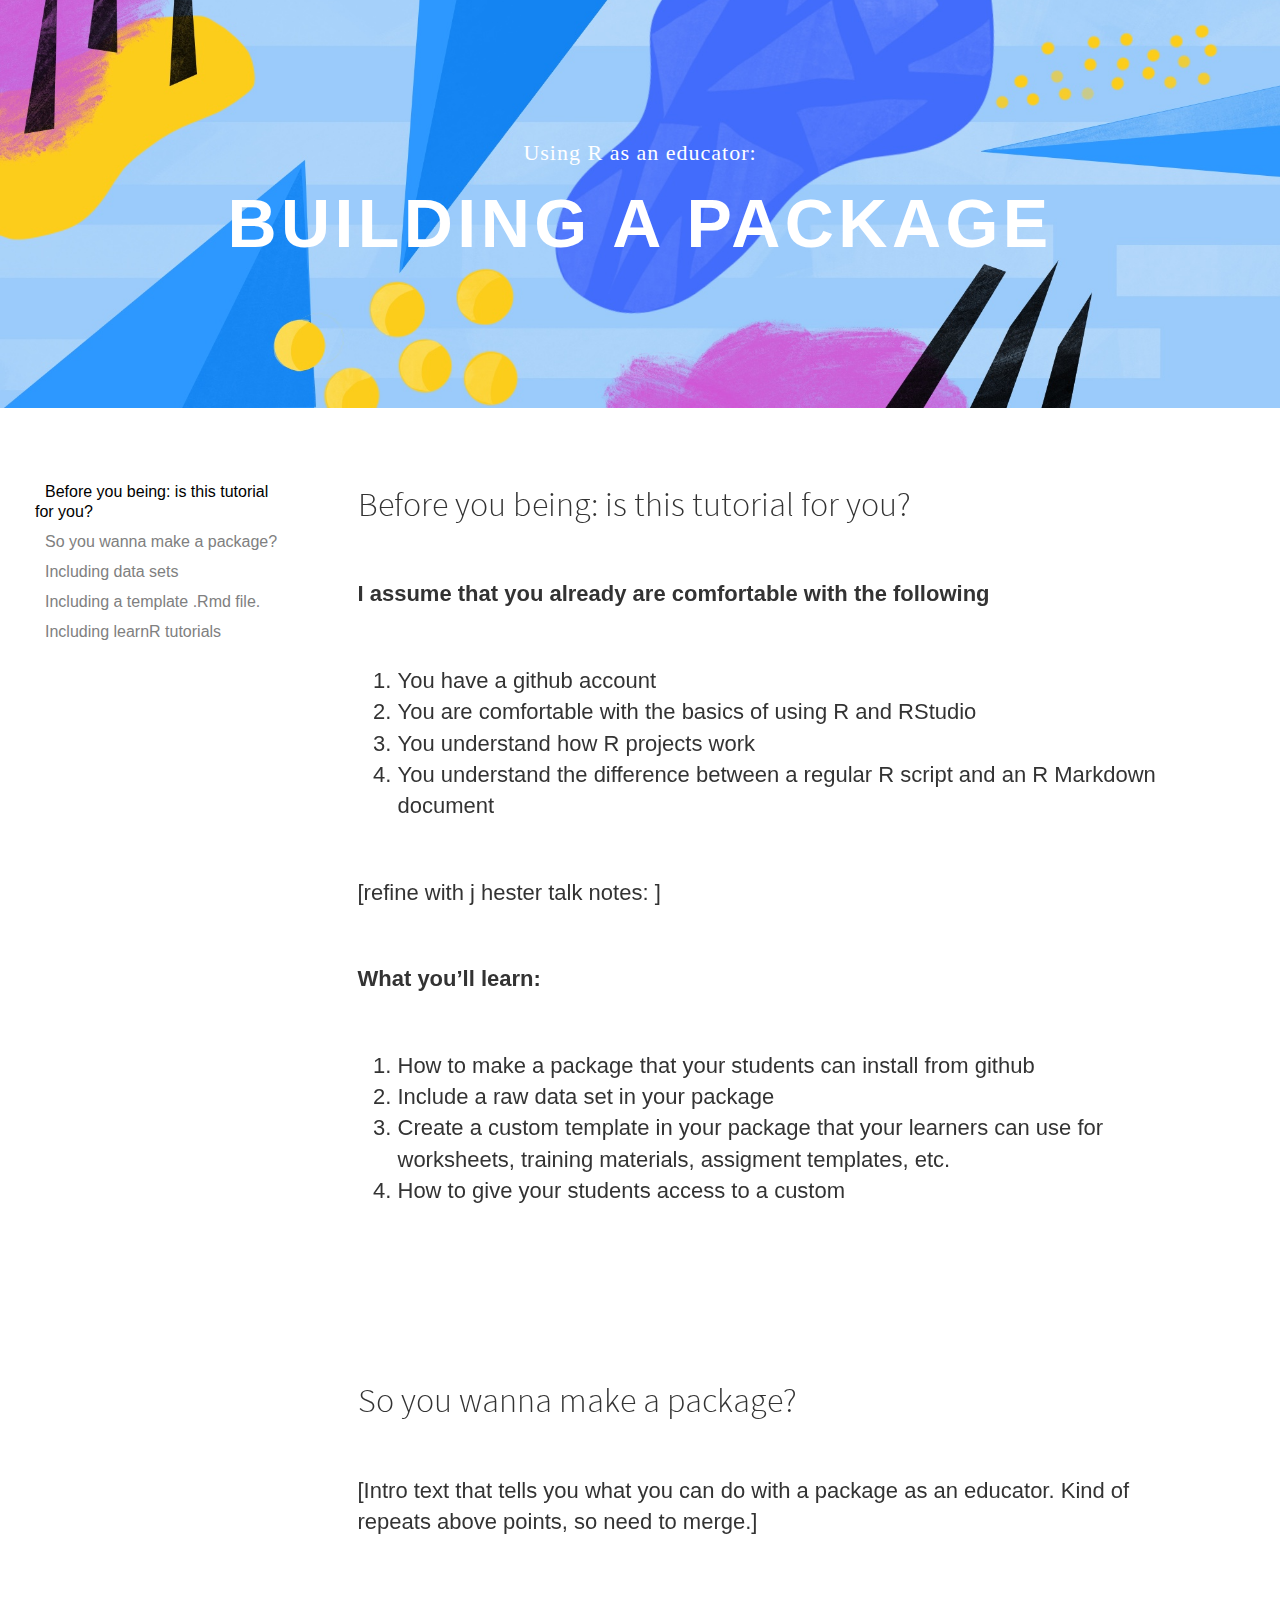
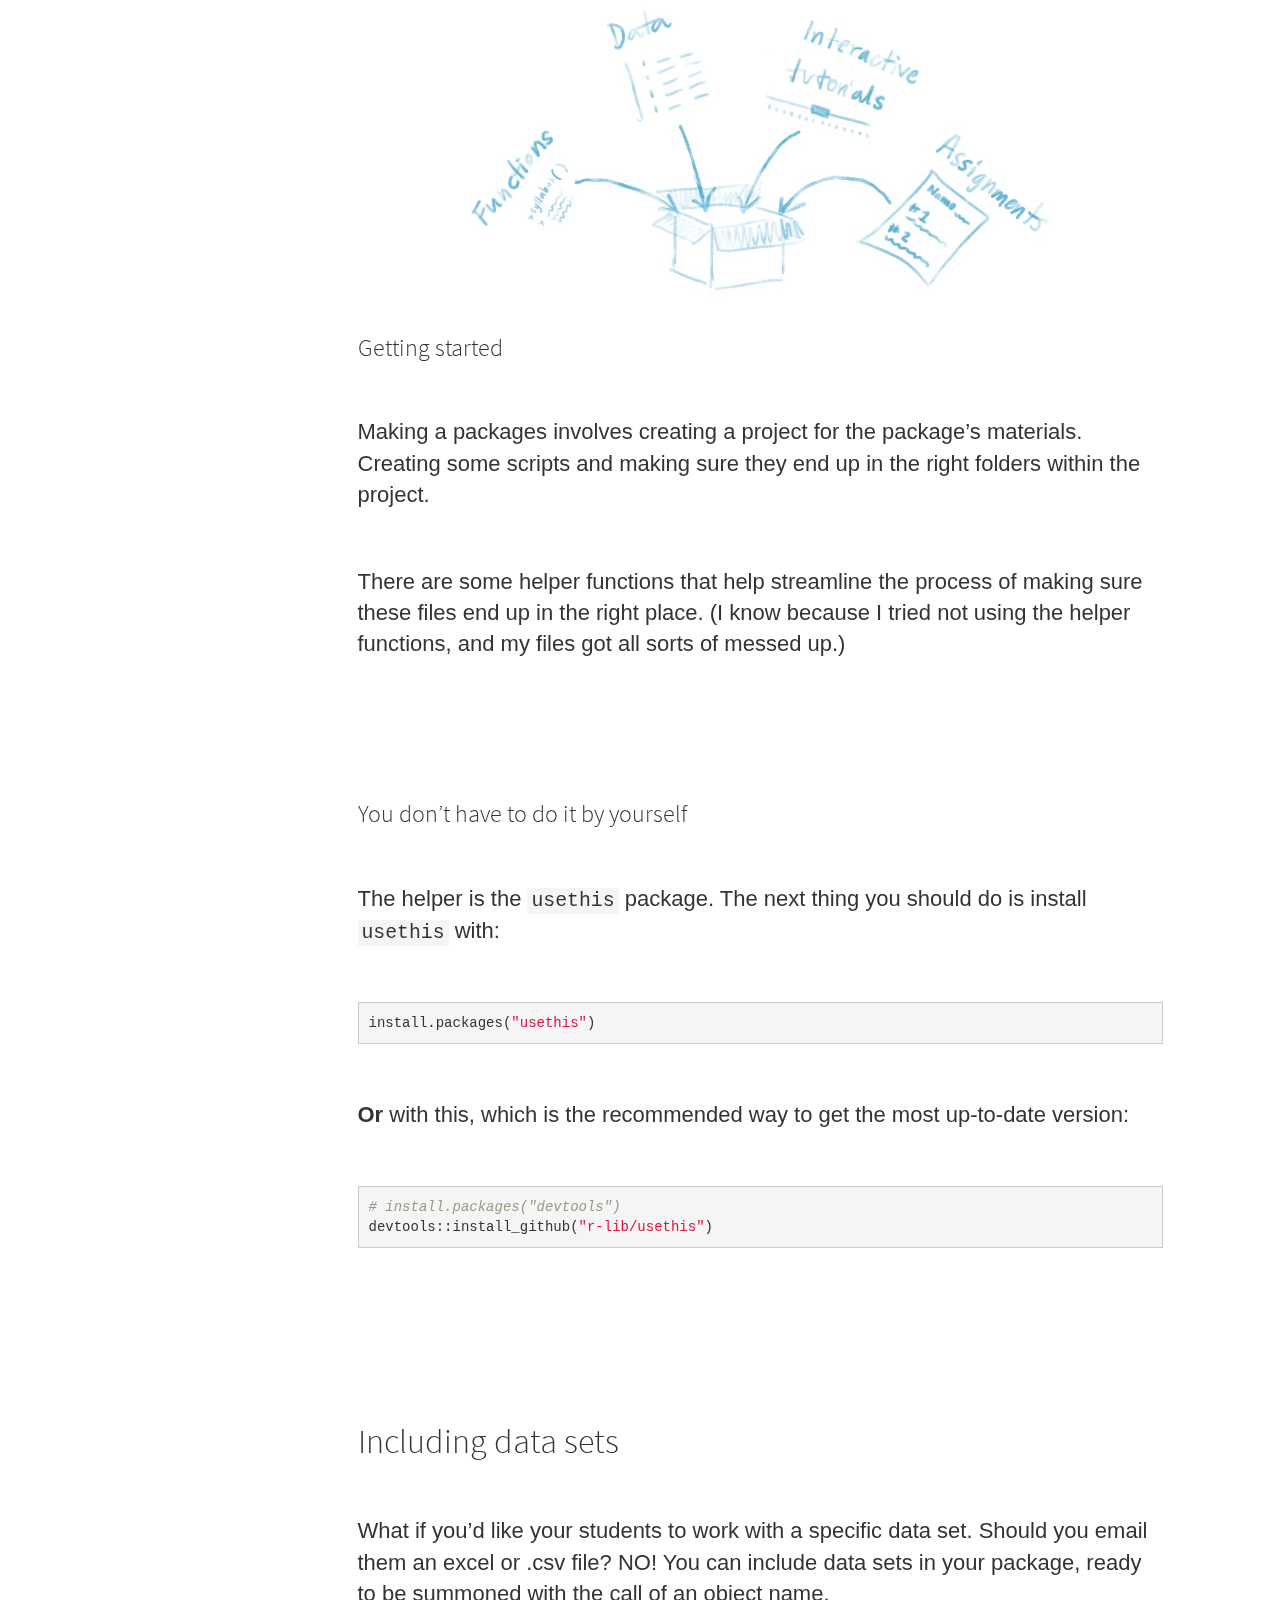
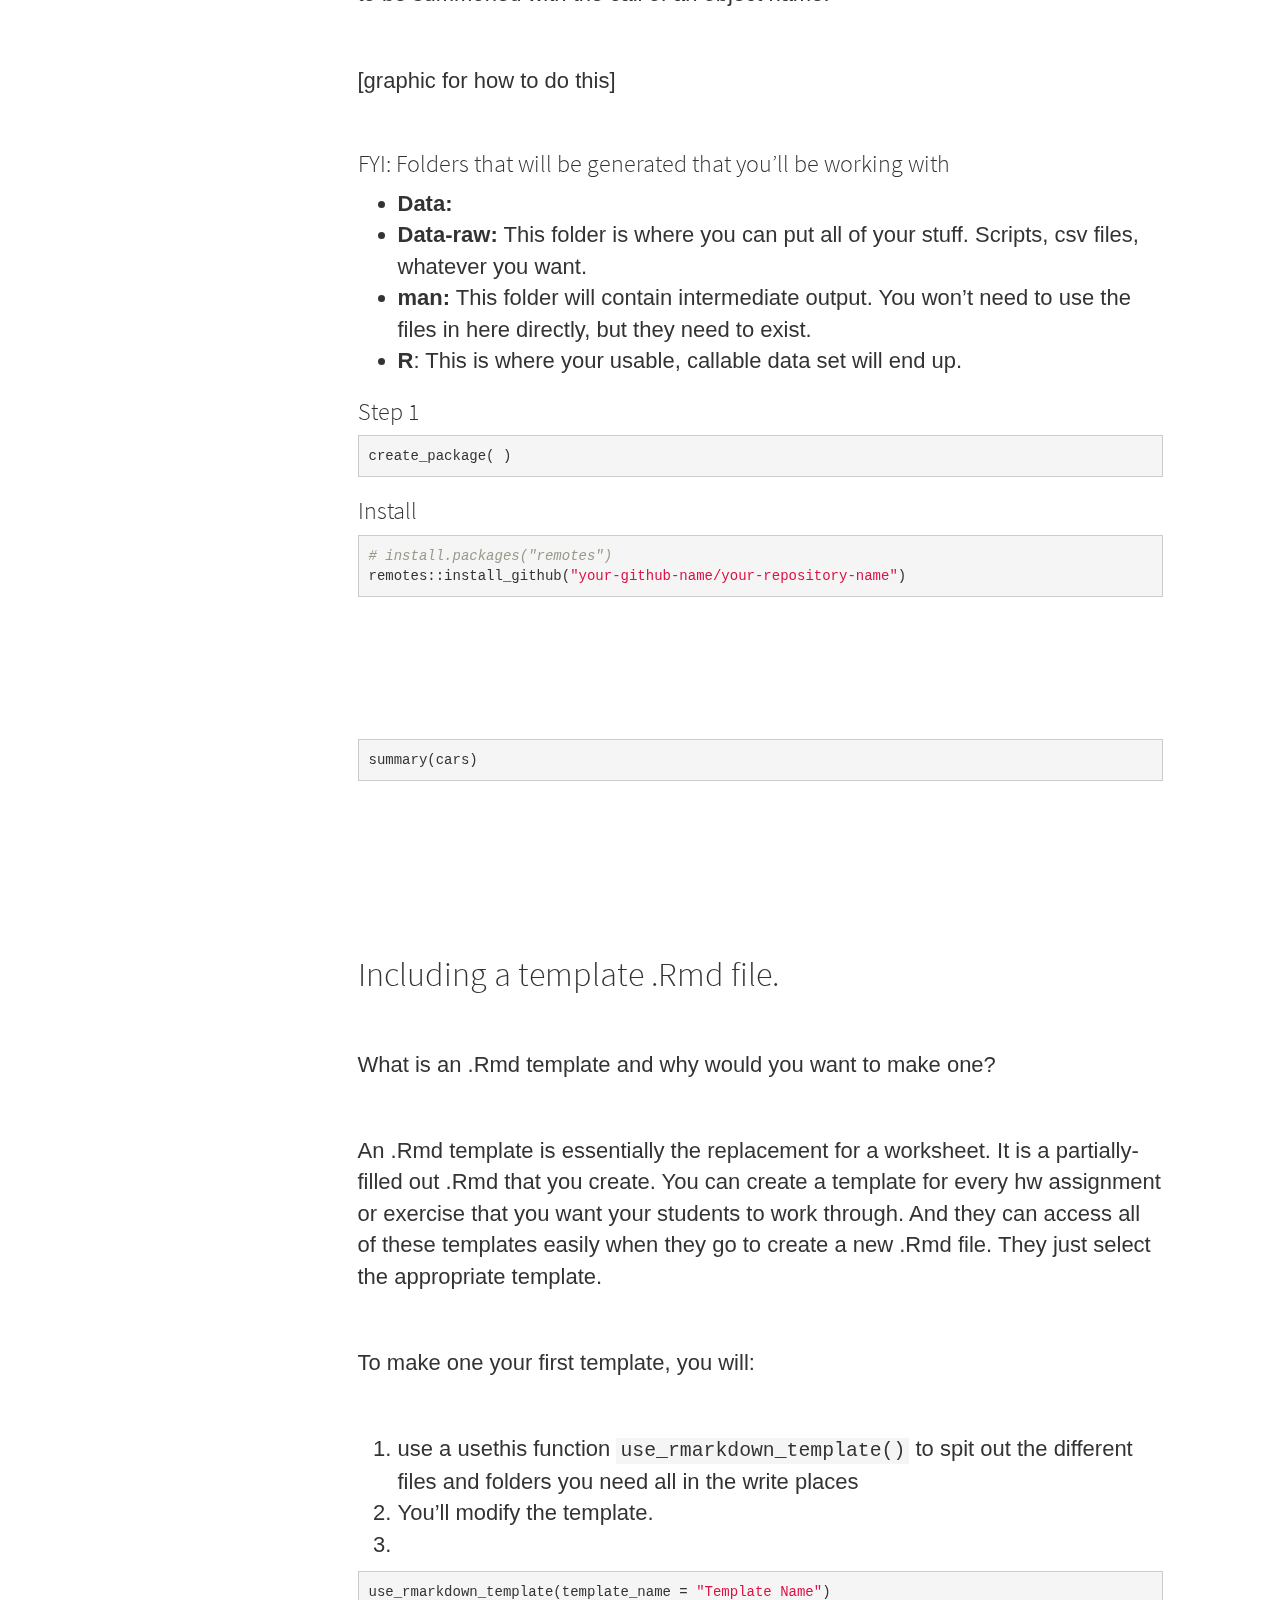
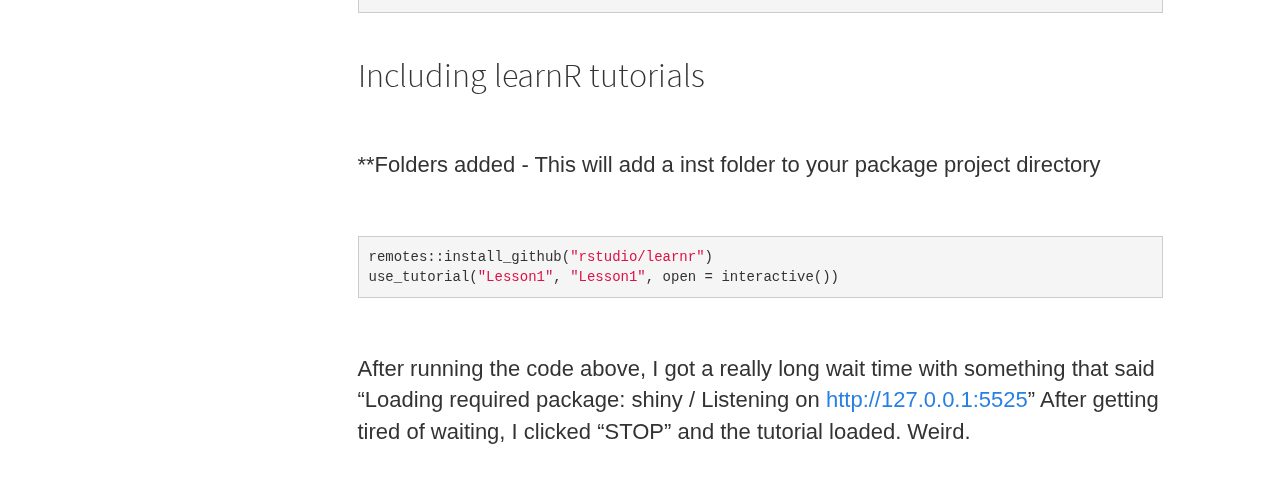
==== docs/index.html @ fc1f70df "Changes name to index" ====
<!DOCTYPE html>

<html xmlns="http://www.w3.org/1999/xhtml">

<head>

<meta charset="utf-8" />
<meta http-equiv="Content-Type" content="text/html; charset=utf-8" />
<meta name="generator" content="pandoc" />




<title>How to build a package for your classroom</title>

<script>/*! jQuery v1.11.3 | (c) 2005, 2015 jQuery Foundation, Inc. | jquery.org/license */
!function(a,b){"object"==typeof module&&"object"==typeof module.exports?module.exports=a.document?b(a,!0):function(a){if(!a.document)throw new Error("jQuery requires a window with a document");return b(a)}:b(a)}("undefined"!=typeof window?window:this,function(a,b){var c=[],d=c.slice,e=c.concat,f=c.push,g=c.indexOf,h={},i=h.toString,j=h.hasOwnProperty,k={},l="1.11.3",m=function(a,b){return new m.fn.init(a,b)},n=/^[\s\uFEFF\xA0]+|[\s\uFEFF\xA0]+$/g,o=/^-ms-/,p=/-([\da-z])/gi,q=function(a,b){return b.toUpperCase()};m.fn=m.prototype={jquery:l,constructor:m,selector:"",length:0,toArray:function(){return d.call(this)},get:function(a){return null!=a?0>a?this[a+this.length]:this[a]:d.call(this)},pushStack:function(a){var b=m.merge(this.constructor(),a);return b.prevObject=this,b.context=this.context,b},each:function(a,b){return m.each(this,a,b)},map:function(a){return this.pushStack(m.map(this,function(b,c){return a.call(b,c,b)}))},slice:function(){return this.pushStack(d.apply(this,arguments))},first:function(){return this.eq(0)},last:function(){return this.eq(-1)},eq:function(a){var b=this.length,c=+a+(0>a?b:0);return this.pushStack(c>=0&&b>c?[this[c]]:[])},end:function(){return this.prevObject||this.constructor(null)},push:f,sort:c.sort,splice:c.splice},m.extend=m.fn.extend=function(){var a,b,c,d,e,f,g=arguments[0]||{},h=1,i=arguments.length,j=!1;for("boolean"==typeof g&&(j=g,g=arguments[h]||{},h++),"object"==typeof g||m.isFunction(g)||(g={}),h===i&&(g=this,h--);i>h;h++)if(null!=(e=arguments[h]))for(d in e)a=g[d],c=e[d],g!==c&&(j&&c&&(m.isPlainObject(c)||(b=m.isArray(c)))?(b?(b=!1,f=a&&m.isArray(a)?a:[]):f=a&&m.isPlainObject(a)?a:{},g[d]=m.extend(j,f,c)):void 0!==c&&(g[d]=c));return g},m.extend({expando:"jQuery"+(l+Math.random()).replace(/\D/g,""),isReady:!0,error:function(a){throw new Error(a)},noop:function(){},isFunction:function(a){return"function"===m.type(a)},isArray:Array.isArray||function(a){return"array"===m.type(a)},isWindow:function(a){return null!=a&&a==a.window},isNumeric:function(a){return!m.isArray(a)&&a-parseFloat(a)+1>=0},isEmptyObject:function(a){var b;for(b in a)return!1;return!0},isPlainObject:function(a){var b;if(!a||"object"!==m.type(a)||a.nodeType||m.isWindow(a))return!1;try{if(a.constructor&&!j.call(a,"constructor")&&!j.call(a.constructor.prototype,"isPrototypeOf"))return!1}catch(c){return!1}if(k.ownLast)for(b in a)return j.call(a,b);for(b in a);return void 0===b||j.call(a,b)},type:function(a){return null==a?a+"":"object"==typeof a||"function"==typeof a?h[i.call(a)]||"object":typeof a},globalEval:function(b){b&&m.trim(b)&&(a.execScript||function(b){a.eval.call(a,b)})(b)},camelCase:function(a){return a.replace(o,"ms-").replace(p,q)},nodeName:function(a,b){return a.nodeName&&a.nodeName.toLowerCase()===b.toLowerCase()},each:function(a,b,c){var d,e=0,f=a.length,g=r(a);if(c){if(g){for(;f>e;e++)if(d=b.apply(a[e],c),d===!1)break}else for(e in a)if(d=b.apply(a[e],c),d===!1)break}else if(g){for(;f>e;e++)if(d=b.call(a[e],e,a[e]),d===!1)break}else for(e in a)if(d=b.call(a[e],e,a[e]),d===!1)break;return a},trim:function(a){return null==a?"":(a+"").replace(n,"")},makeArray:function(a,b){var c=b||[];return null!=a&&(r(Object(a))?m.merge(c,"string"==typeof a?[a]:a):f.call(c,a)),c},inArray:function(a,b,c){var d;if(b){if(g)return g.call(b,a,c);for(d=b.length,c=c?0>c?Math.max(0,d+c):c:0;d>c;c++)if(c in b&&b[c]===a)return c}return-1},merge:function(a,b){var c=+b.length,d=0,e=a.length;while(c>d)a[e++]=b[d++];if(c!==c)while(void 0!==b[d])a[e++]=b[d++];return a.length=e,a},grep:function(a,b,c){for(var d,e=[],f=0,g=a.length,h=!c;g>f;f++)d=!b(a[f],f),d!==h&&e.push(a[f]);return e},map:function(a,b,c){var d,f=0,g=a.length,h=r(a),i=[];if(h)for(;g>f;f++)d=b(a[f],f,c),null!=d&&i.push(d);else for(f in a)d=b(a[f],f,c),null!=d&&i.push(d);return e.apply([],i)},guid:1,proxy:function(a,b){var c,e,f;return"string"==typeof b&&(f=a[b],b=a,a=f),m.isFunction(a)?(c=d.call(arguments,2),e=function(){return a.apply(b||this,c.concat(d.call(arguments)))},e.guid=a.guid=a.guid||m.guid++,e):void 0},now:function(){return+new Date},support:k}),m.each("Boolean Number String Function Array Date RegExp Object Error".split(" "),function(a,b){h["[object "+b+"]"]=b.toLowerCase()});function r(a){var b="length"in a&&a.length,c=m.type(a);return"function"===c||m.isWindow(a)?!1:1===a.nodeType&&b?!0:"array"===c||0===b||"number"==typeof b&&b>0&&b-1 in a}var s=function(a){var b,c,d,e,f,g,h,i,j,k,l,m,n,o,p,q,r,s,t,u="sizzle"+1*new Date,v=a.document,w=0,x=0,y=ha(),z=ha(),A=ha(),B=function(a,b){return a===b&&(l=!0),0},C=1<<31,D={}.hasOwnProperty,E=[],F=E.pop,G=E.push,H=E.push,I=E.slice,J=function(a,b){for(var c=0,d=a.length;d>c;c++)if(a[c]===b)return c;return-1},K="checked|selected|async|autofocus|autoplay|controls|defer|disabled|hidden|ismap|loop|multiple|open|readonly|required|scoped",L="[\\x20\\t\\r\\n\\f]",M="(?:\\\\.|[\\w-]|[^\\x00-\\xa0])+",N=M.replace("w","w#"),O="\\["+L+"*("+M+")(?:"+L+"*([*^$|!~]?=)"+L+"*(?:'((?:\\\\.|[^\\\\'])*)'|\"((?:\\\\.|[^\\\\\"])*)\"|("+N+"))|)"+L+"*\\]",P=":("+M+")(?:\\((('((?:\\\\.|[^\\\\'])*)'|\"((?:\\\\.|[^\\\\\"])*)\")|((?:\\\\.|[^\\\\()[\\]]|"+O+")*)|.*)\\)|)",Q=new RegExp(L+"+","g"),R=new RegExp("^"+L+"+|((?:^|[^\\\\])(?:\\\\.)*)"+L+"+$","g"),S=new RegExp("^"+L+"*,"+L+"*"),T=new RegExp("^"+L+"*([>+~]|"+L+")"+L+"*"),U=new RegExp("="+L+"*([^\\]'\"]*?)"+L+"*\\]","g"),V=new RegExp(P),W=new RegExp("^"+N+"$"),X={ID:new RegExp("^#("+M+")"),CLASS:new RegExp("^\\.("+M+")"),TAG:new RegExp("^("+M.replace("w","w*")+")"),ATTR:new RegExp("^"+O),PSEUDO:new RegExp("^"+P),CHILD:new RegExp("^:(only|first|last|nth|nth-last)-(child|of-type)(?:\\("+L+"*(even|odd|(([+-]|)(\\d*)n|)"+L+"*(?:([+-]|)"+L+"*(\\d+)|))"+L+"*\\)|)","i"),bool:new RegExp("^(?:"+K+")$","i"),needsContext:new RegExp("^"+L+"*[>+~]|:(even|odd|eq|gt|lt|nth|first|last)(?:\\("+L+"*((?:-\\d)?\\d*)"+L+"*\\)|)(?=[^-]|$)","i")},Y=/^(?:input|select|textarea|button)$/i,Z=/^h\d$/i,$=/^[^{]+\{\s*\[native \w/,_=/^(?:#([\w-]+)|(\w+)|\.([\w-]+))$/,aa=/[+~]/,ba=/'|\\/g,ca=new RegExp("\\\\([\\da-f]{1,6}"+L+"?|("+L+")|.)","ig"),da=function(a,b,c){var d="0x"+b-65536;return d!==d||c?b:0>d?String.fromCharCode(d+65536):String.fromCharCode(d>>10|55296,1023&d|56320)},ea=function(){m()};try{H.apply(E=I.call(v.childNodes),v.childNodes),E[v.childNodes.length].nodeType}catch(fa){H={apply:E.length?function(a,b){G.apply(a,I.call(b))}:function(a,b){var c=a.length,d=0;while(a[c++]=b[d++]);a.length=c-1}}}function ga(a,b,d,e){var f,h,j,k,l,o,r,s,w,x;if((b?b.ownerDocument||b:v)!==n&&m(b),b=b||n,d=d||[],k=b.nodeType,"string"!=typeof a||!a||1!==k&&9!==k&&11!==k)return d;if(!e&&p){if(11!==k&&(f=_.exec(a)))if(j=f[1]){if(9===k){if(h=b.getElementById(j),!h||!h.parentNode)return d;if(h.id===j)return d.push(h),d}else if(b.ownerDocument&&(h=b.ownerDocument.getElementById(j))&&t(b,h)&&h.id===j)return d.push(h),d}else{if(f[2])return H.apply(d,b.getElementsByTagName(a)),d;if((j=f[3])&&c.getElementsByClassName)return H.apply(d,b.getElementsByClassName(j)),d}if(c.qsa&&(!q||!q.test(a))){if(s=r=u,w=b,x=1!==k&&a,1===k&&"object"!==b.nodeName.toLowerCase()){o=g(a),(r=b.getAttribute("id"))?s=r.replace(ba,"\\$&"):b.setAttribute("id",s),s="[id='"+s+"'] ",l=o.length;while(l--)o[l]=s+ra(o[l]);w=aa.test(a)&&pa(b.parentNode)||b,x=o.join(",")}if(x)try{return H.apply(d,w.querySelectorAll(x)),d}catch(y){}finally{r||b.removeAttribute("id")}}}return i(a.replace(R,"$1"),b,d,e)}function ha(){var a=[];function b(c,e){return a.push(c+" ")>d.cacheLength&&delete b[a.shift()],b[c+" "]=e}return b}function ia(a){return a[u]=!0,a}function ja(a){var b=n.createElement("div");try{return!!a(b)}catch(c){return!1}finally{b.parentNode&&b.parentNode.removeChild(b),b=null}}function ka(a,b){var c=a.split("|"),e=a.length;while(e--)d.attrHandle[c[e]]=b}function la(a,b){var c=b&&a,d=c&&1===a.nodeType&&1===b.nodeType&&(~b.sourceIndex||C)-(~a.sourceIndex||C);if(d)return d;if(c)while(c=c.nextSibling)if(c===b)return-1;return a?1:-1}function ma(a){return function(b){var c=b.nodeName.toLowerCase();return"input"===c&&b.type===a}}function na(a){return function(b){var c=b.nodeName.toLowerCase();return("input"===c||"button"===c)&&b.type===a}}function oa(a){return ia(function(b){return b=+b,ia(function(c,d){var e,f=a([],c.length,b),g=f.length;while(g--)c[e=f[g]]&&(c[e]=!(d[e]=c[e]))})})}function pa(a){return a&&"undefined"!=typeof a.getElementsByTagName&&a}c=ga.support={},f=ga.isXML=function(a){var b=a&&(a.ownerDocument||a).documentElement;return b?"HTML"!==b.nodeName:!1},m=ga.setDocument=function(a){var b,e,g=a?a.ownerDocument||a:v;return g!==n&&9===g.nodeType&&g.documentElement?(n=g,o=g.documentElement,e=g.defaultView,e&&e!==e.top&&(e.addEventListener?e.addEventListener("unload",ea,!1):e.attachEvent&&e.attachEvent("onunload",ea)),p=!f(g),c.attributes=ja(function(a){return a.className="i",!a.getAttribute("className")}),c.getElementsByTagName=ja(function(a){return a.appendChild(g.createComment("")),!a.getElementsByTagName("*").length}),c.getElementsByClassName=$.test(g.getElementsByClassName),c.getById=ja(function(a){return o.appendChild(a).id=u,!g.getElementsByName||!g.getElementsByName(u).length}),c.getById?(d.find.ID=function(a,b){if("undefined"!=typeof b.getElementById&&p){var c=b.getElementById(a);return c&&c.parentNode?[c]:[]}},d.filter.ID=function(a){var b=a.replace(ca,da);return function(a){return a.getAttribute("id")===b}}):(delete d.find.ID,d.filter.ID=function(a){var b=a.replace(ca,da);return function(a){var c="undefined"!=typeof a.getAttributeNode&&a.getAttributeNode("id");return c&&c.value===b}}),d.find.TAG=c.getElementsByTagName?function(a,b){return"undefined"!=typeof b.getElementsByTagName?b.getElementsByTagName(a):c.qsa?b.querySelectorAll(a):void 0}:function(a,b){var c,d=[],e=0,f=b.getElementsByTagName(a);if("*"===a){while(c=f[e++])1===c.nodeType&&d.push(c);return d}return f},d.find.CLASS=c.getElementsByClassName&&function(a,b){return p?b.getElementsByClassName(a):void 0},r=[],q=[],(c.qsa=$.test(g.querySelectorAll))&&(ja(function(a){o.appendChild(a).innerHTML="<a id='"+u+"'></a><select id='"+u+"-\f]' msallowcapture=''><option selected=''></option></select>",a.querySelectorAll("[msallowcapture^='']").length&&q.push("[*^$]="+L+"*(?:''|\"\")"),a.querySelectorAll("[selected]").length||q.push("\\["+L+"*(?:value|"+K+")"),a.querySelectorAll("[id~="+u+"-]").length||q.push("~="),a.querySelectorAll(":checked").length||q.push(":checked"),a.querySelectorAll("a#"+u+"+*").length||q.push(".#.+[+~]")}),ja(function(a){var b=g.createElement("input");b.setAttribute("type","hidden"),a.appendChild(b).setAttribute("name","D"),a.querySelectorAll("[name=d]").length&&q.push("name"+L+"*[*^$|!~]?="),a.querySelectorAll(":enabled").length||q.push(":enabled",":disabled"),a.querySelectorAll("*,:x"),q.push(",.*:")})),(c.matchesSelector=$.test(s=o.matches||o.webkitMatchesSelector||o.mozMatchesSelector||o.oMatchesSelector||o.msMatchesSelector))&&ja(function(a){c.disconnectedMatch=s.call(a,"div"),s.call(a,"[s!='']:x"),r.push("!=",P)}),q=q.length&&new RegExp(q.join("|")),r=r.length&&new RegExp(r.join("|")),b=$.test(o.compareDocumentPosition),t=b||$.test(o.contains)?function(a,b){var c=9===a.nodeType?a.documentElement:a,d=b&&b.parentNode;return a===d||!(!d||1!==d.nodeType||!(c.contains?c.contains(d):a.compareDocumentPosition&&16&a.compareDocumentPosition(d)))}:function(a,b){if(b)while(b=b.parentNode)if(b===a)return!0;return!1},B=b?function(a,b){if(a===b)return l=!0,0;var d=!a.compareDocumentPosition-!b.compareDocumentPosition;return d?d:(d=(a.ownerDocument||a)===(b.ownerDocument||b)?a.compareDocumentPosition(b):1,1&d||!c.sortDetached&&b.compareDocumentPosition(a)===d?a===g||a.ownerDocument===v&&t(v,a)?-1:b===g||b.ownerDocument===v&&t(v,b)?1:k?J(k,a)-J(k,b):0:4&d?-1:1)}:function(a,b){if(a===b)return l=!0,0;var c,d=0,e=a.parentNode,f=b.parentNode,h=[a],i=[b];if(!e||!f)return a===g?-1:b===g?1:e?-1:f?1:k?J(k,a)-J(k,b):0;if(e===f)return la(a,b);c=a;while(c=c.parentNode)h.unshift(c);c=b;while(c=c.parentNode)i.unshift(c);while(h[d]===i[d])d++;return d?la(h[d],i[d]):h[d]===v?-1:i[d]===v?1:0},g):n},ga.matches=function(a,b){return ga(a,null,null,b)},ga.matchesSelector=function(a,b){if((a.ownerDocument||a)!==n&&m(a),b=b.replace(U,"='$1']"),!(!c.matchesSelector||!p||r&&r.test(b)||q&&q.test(b)))try{var d=s.call(a,b);if(d||c.disconnectedMatch||a.document&&11!==a.document.nodeType)return d}catch(e){}return ga(b,n,null,[a]).length>0},ga.contains=function(a,b){return(a.ownerDocument||a)!==n&&m(a),t(a,b)},ga.attr=function(a,b){(a.ownerDocument||a)!==n&&m(a);var e=d.attrHandle[b.toLowerCase()],f=e&&D.call(d.attrHandle,b.toLowerCase())?e(a,b,!p):void 0;return void 0!==f?f:c.attributes||!p?a.getAttribute(b):(f=a.getAttributeNode(b))&&f.specified?f.value:null},ga.error=function(a){throw new Error("Syntax error, unrecognized expression: "+a)},ga.uniqueSort=function(a){var b,d=[],e=0,f=0;if(l=!c.detectDuplicates,k=!c.sortStable&&a.slice(0),a.sort(B),l){while(b=a[f++])b===a[f]&&(e=d.push(f));while(e--)a.splice(d[e],1)}return k=null,a},e=ga.getText=function(a){var b,c="",d=0,f=a.nodeType;if(f){if(1===f||9===f||11===f){if("string"==typeof a.textContent)return a.textContent;for(a=a.firstChild;a;a=a.nextSibling)c+=e(a)}else if(3===f||4===f)return a.nodeValue}else while(b=a[d++])c+=e(b);return c},d=ga.selectors={cacheLength:50,createPseudo:ia,match:X,attrHandle:{},find:{},relative:{">":{dir:"parentNode",first:!0}," ":{dir:"parentNode"},"+":{dir:"previousSibling",first:!0},"~":{dir:"previousSibling"}},preFilter:{ATTR:function(a){return a[1]=a[1].replace(ca,da),a[3]=(a[3]||a[4]||a[5]||"").replace(ca,da),"~="===a[2]&&(a[3]=" "+a[3]+" "),a.slice(0,4)},CHILD:function(a){return a[1]=a[1].toLowerCase(),"nth"===a[1].slice(0,3)?(a[3]||ga.error(a[0]),a[4]=+(a[4]?a[5]+(a[6]||1):2*("even"===a[3]||"odd"===a[3])),a[5]=+(a[7]+a[8]||"odd"===a[3])):a[3]&&ga.error(a[0]),a},PSEUDO:function(a){var b,c=!a[6]&&a[2];return X.CHILD.test(a[0])?null:(a[3]?a[2]=a[4]||a[5]||"":c&&V.test(c)&&(b=g(c,!0))&&(b=c.indexOf(")",c.length-b)-c.length)&&(a[0]=a[0].slice(0,b),a[2]=c.slice(0,b)),a.slice(0,3))}},filter:{TAG:function(a){var b=a.replace(ca,da).toLowerCase();return"*"===a?function(){return!0}:function(a){return a.nodeName&&a.nodeName.toLowerCase()===b}},CLASS:function(a){var b=y[a+" "];return b||(b=new RegExp("(^|"+L+")"+a+"("+L+"|$)"))&&y(a,function(a){return b.test("string"==typeof a.className&&a.className||"undefined"!=typeof a.getAttribute&&a.getAttribute("class")||"")})},ATTR:function(a,b,c){return function(d){var e=ga.attr(d,a);return null==e?"!="===b:b?(e+="","="===b?e===c:"!="===b?e!==c:"^="===b?c&&0===e.indexOf(c):"*="===b?c&&e.indexOf(c)>-1:"$="===b?c&&e.slice(-c.length)===c:"~="===b?(" "+e.replace(Q," ")+" ").indexOf(c)>-1:"|="===b?e===c||e.slice(0,c.length+1)===c+"-":!1):!0}},CHILD:function(a,b,c,d,e){var f="nth"!==a.slice(0,3),g="last"!==a.slice(-4),h="of-type"===b;return 1===d&&0===e?function(a){return!!a.parentNode}:function(b,c,i){var j,k,l,m,n,o,p=f!==g?"nextSibling":"previousSibling",q=b.parentNode,r=h&&b.nodeName.toLowerCase(),s=!i&&!h;if(q){if(f){while(p){l=b;while(l=l[p])if(h?l.nodeName.toLowerCase()===r:1===l.nodeType)return!1;o=p="only"===a&&!o&&"nextSibling"}return!0}if(o=[g?q.firstChild:q.lastChild],g&&s){k=q[u]||(q[u]={}),j=k[a]||[],n=j[0]===w&&j[1],m=j[0]===w&&j[2],l=n&&q.childNodes[n];while(l=++n&&l&&l[p]||(m=n=0)||o.pop())if(1===l.nodeType&&++m&&l===b){k[a]=[w,n,m];break}}else if(s&&(j=(b[u]||(b[u]={}))[a])&&j[0]===w)m=j[1];else while(l=++n&&l&&l[p]||(m=n=0)||o.pop())if((h?l.nodeName.toLowerCase()===r:1===l.nodeType)&&++m&&(s&&((l[u]||(l[u]={}))[a]=[w,m]),l===b))break;return m-=e,m===d||m%d===0&&m/d>=0}}},PSEUDO:function(a,b){var c,e=d.pseudos[a]||d.setFilters[a.toLowerCase()]||ga.error("unsupported pseudo: "+a);return e[u]?e(b):e.length>1?(c=[a,a,"",b],d.setFilters.hasOwnProperty(a.toLowerCase())?ia(function(a,c){var d,f=e(a,b),g=f.length;while(g--)d=J(a,f[g]),a[d]=!(c[d]=f[g])}):function(a){return e(a,0,c)}):e}},pseudos:{not:ia(function(a){var b=[],c=[],d=h(a.replace(R,"$1"));return d[u]?ia(function(a,b,c,e){var f,g=d(a,null,e,[]),h=a.length;while(h--)(f=g[h])&&(a[h]=!(b[h]=f))}):function(a,e,f){return b[0]=a,d(b,null,f,c),b[0]=null,!c.pop()}}),has:ia(function(a){return function(b){return ga(a,b).length>0}}),contains:ia(function(a){return a=a.replace(ca,da),function(b){return(b.textContent||b.innerText||e(b)).indexOf(a)>-1}}),lang:ia(function(a){return W.test(a||"")||ga.error("unsupported lang: "+a),a=a.replace(ca,da).toLowerCase(),function(b){var c;do if(c=p?b.lang:b.getAttribute("xml:lang")||b.getAttribute("lang"))return c=c.toLowerCase(),c===a||0===c.indexOf(a+"-");while((b=b.parentNode)&&1===b.nodeType);return!1}}),target:function(b){var c=a.location&&a.location.hash;return c&&c.slice(1)===b.id},root:function(a){return a===o},focus:function(a){return a===n.activeElement&&(!n.hasFocus||n.hasFocus())&&!!(a.type||a.href||~a.tabIndex)},enabled:function(a){return a.disabled===!1},disabled:function(a){return a.disabled===!0},checked:function(a){var b=a.nodeName.toLowerCase();return"input"===b&&!!a.checked||"option"===b&&!!a.selected},selected:function(a){return a.parentNode&&a.parentNode.selectedIndex,a.selected===!0},empty:function(a){for(a=a.firstChild;a;a=a.nextSibling)if(a.nodeType<6)return!1;return!0},parent:function(a){return!d.pseudos.empty(a)},header:function(a){return Z.test(a.nodeName)},input:function(a){return Y.test(a.nodeName)},button:function(a){var b=a.nodeName.toLowerCase();return"input"===b&&"button"===a.type||"button"===b},text:function(a){var b;return"input"===a.nodeName.toLowerCase()&&"text"===a.type&&(null==(b=a.getAttribute("type"))||"text"===b.toLowerCase())},first:oa(function(){return[0]}),last:oa(function(a,b){return[b-1]}),eq:oa(function(a,b,c){return[0>c?c+b:c]}),even:oa(function(a,b){for(var c=0;b>c;c+=2)a.push(c);return a}),odd:oa(function(a,b){for(var c=1;b>c;c+=2)a.push(c);return a}),lt:oa(function(a,b,c){for(var d=0>c?c+b:c;--d>=0;)a.push(d);return a}),gt:oa(function(a,b,c){for(var d=0>c?c+b:c;++d<b;)a.push(d);return a})}},d.pseudos.nth=d.pseudos.eq;for(b in{radio:!0,checkbox:!0,file:!0,password:!0,image:!0})d.pseudos[b]=ma(b);for(b in{submit:!0,reset:!0})d.pseudos[b]=na(b);function qa(){}qa.prototype=d.filters=d.pseudos,d.setFilters=new qa,g=ga.tokenize=function(a,b){var c,e,f,g,h,i,j,k=z[a+" "];if(k)return b?0:k.slice(0);h=a,i=[],j=d.preFilter;while(h){(!c||(e=S.exec(h)))&&(e&&(h=h.slice(e[0].length)||h),i.push(f=[])),c=!1,(e=T.exec(h))&&(c=e.shift(),f.push({value:c,type:e[0].replace(R," ")}),h=h.slice(c.length));for(g in d.filter)!(e=X[g].exec(h))||j[g]&&!(e=j[g](e))||(c=e.shift(),f.push({value:c,type:g,matches:e}),h=h.slice(c.length));if(!c)break}return b?h.length:h?ga.error(a):z(a,i).slice(0)};function ra(a){for(var b=0,c=a.length,d="";c>b;b++)d+=a[b].value;return d}function sa(a,b,c){var d=b.dir,e=c&&"parentNode"===d,f=x++;return b.first?function(b,c,f){while(b=b[d])if(1===b.nodeType||e)return a(b,c,f)}:function(b,c,g){var h,i,j=[w,f];if(g){while(b=b[d])if((1===b.nodeType||e)&&a(b,c,g))return!0}else while(b=b[d])if(1===b.nodeType||e){if(i=b[u]||(b[u]={}),(h=i[d])&&h[0]===w&&h[1]===f)return j[2]=h[2];if(i[d]=j,j[2]=a(b,c,g))return!0}}}function ta(a){return a.length>1?function(b,c,d){var e=a.length;while(e--)if(!a[e](b,c,d))return!1;return!0}:a[0]}function ua(a,b,c){for(var d=0,e=b.length;e>d;d++)ga(a,b[d],c);return c}function va(a,b,c,d,e){for(var f,g=[],h=0,i=a.length,j=null!=b;i>h;h++)(f=a[h])&&(!c||c(f,d,e))&&(g.push(f),j&&b.push(h));return g}function wa(a,b,c,d,e,f){return d&&!d[u]&&(d=wa(d)),e&&!e[u]&&(e=wa(e,f)),ia(function(f,g,h,i){var j,k,l,m=[],n=[],o=g.length,p=f||ua(b||"*",h.nodeType?[h]:h,[]),q=!a||!f&&b?p:va(p,m,a,h,i),r=c?e||(f?a:o||d)?[]:g:q;if(c&&c(q,r,h,i),d){j=va(r,n),d(j,[],h,i),k=j.length;while(k--)(l=j[k])&&(r[n[k]]=!(q[n[k]]=l))}if(f){if(e||a){if(e){j=[],k=r.length;while(k--)(l=r[k])&&j.push(q[k]=l);e(null,r=[],j,i)}k=r.length;while(k--)(l=r[k])&&(j=e?J(f,l):m[k])>-1&&(f[j]=!(g[j]=l))}}else r=va(r===g?r.splice(o,r.length):r),e?e(null,g,r,i):H.apply(g,r)})}function xa(a){for(var b,c,e,f=a.length,g=d.relative[a[0].type],h=g||d.relative[" "],i=g?1:0,k=sa(function(a){return a===b},h,!0),l=sa(function(a){return J(b,a)>-1},h,!0),m=[function(a,c,d){var e=!g&&(d||c!==j)||((b=c).nodeType?k(a,c,d):l(a,c,d));return b=null,e}];f>i;i++)if(c=d.relative[a[i].type])m=[sa(ta(m),c)];else{if(c=d.filter[a[i].type].apply(null,a[i].matches),c[u]){for(e=++i;f>e;e++)if(d.relative[a[e].type])break;return wa(i>1&&ta(m),i>1&&ra(a.slice(0,i-1).concat({value:" "===a[i-2].type?"*":""})).replace(R,"$1"),c,e>i&&xa(a.slice(i,e)),f>e&&xa(a=a.slice(e)),f>e&&ra(a))}m.push(c)}return ta(m)}function ya(a,b){var c=b.length>0,e=a.length>0,f=function(f,g,h,i,k){var l,m,o,p=0,q="0",r=f&&[],s=[],t=j,u=f||e&&d.find.TAG("*",k),v=w+=null==t?1:Math.random()||.1,x=u.length;for(k&&(j=g!==n&&g);q!==x&&null!=(l=u[q]);q++){if(e&&l){m=0;while(o=a[m++])if(o(l,g,h)){i.push(l);break}k&&(w=v)}c&&((l=!o&&l)&&p--,f&&r.push(l))}if(p+=q,c&&q!==p){m=0;while(o=b[m++])o(r,s,g,h);if(f){if(p>0)while(q--)r[q]||s[q]||(s[q]=F.call(i));s=va(s)}H.apply(i,s),k&&!f&&s.length>0&&p+b.length>1&&ga.uniqueSort(i)}return k&&(w=v,j=t),r};return c?ia(f):f}return h=ga.compile=function(a,b){var c,d=[],e=[],f=A[a+" "];if(!f){b||(b=g(a)),c=b.length;while(c--)f=xa(b[c]),f[u]?d.push(f):e.push(f);f=A(a,ya(e,d)),f.selector=a}return f},i=ga.select=function(a,b,e,f){var i,j,k,l,m,n="function"==typeof a&&a,o=!f&&g(a=n.selector||a);if(e=e||[],1===o.length){if(j=o[0]=o[0].slice(0),j.length>2&&"ID"===(k=j[0]).type&&c.getById&&9===b.nodeType&&p&&d.relative[j[1].type]){if(b=(d.find.ID(k.matches[0].replace(ca,da),b)||[])[0],!b)return e;n&&(b=b.parentNode),a=a.slice(j.shift().value.length)}i=X.needsContext.test(a)?0:j.length;while(i--){if(k=j[i],d.relative[l=k.type])break;if((m=d.find[l])&&(f=m(k.matches[0].replace(ca,da),aa.test(j[0].type)&&pa(b.parentNode)||b))){if(j.splice(i,1),a=f.length&&ra(j),!a)return H.apply(e,f),e;break}}}return(n||h(a,o))(f,b,!p,e,aa.test(a)&&pa(b.parentNode)||b),e},c.sortStable=u.split("").sort(B).join("")===u,c.detectDuplicates=!!l,m(),c.sortDetached=ja(function(a){return 1&a.compareDocumentPosition(n.createElement("div"))}),ja(function(a){return a.innerHTML="<a href='#'></a>","#"===a.firstChild.getAttribute("href")})||ka("type|href|height|width",function(a,b,c){return c?void 0:a.getAttribute(b,"type"===b.toLowerCase()?1:2)}),c.attributes&&ja(function(a){return a.innerHTML="<input/>",a.firstChild.setAttribute("value",""),""===a.firstChild.getAttribute("value")})||ka("value",function(a,b,c){return c||"input"!==a.nodeName.toLowerCase()?void 0:a.defaultValue}),ja(function(a){return null==a.getAttribute("disabled")})||ka(K,function(a,b,c){var d;return c?void 0:a[b]===!0?b.toLowerCase():(d=a.getAttributeNode(b))&&d.specified?d.value:null}),ga}(a);m.find=s,m.expr=s.selectors,m.expr[":"]=m.expr.pseudos,m.unique=s.uniqueSort,m.text=s.getText,m.isXMLDoc=s.isXML,m.contains=s.contains;var t=m.expr.match.needsContext,u=/^<(\w+)\s*\/?>(?:<\/\1>|)$/,v=/^.[^:#\[\.,]*$/;function w(a,b,c){if(m.isFunction(b))return m.grep(a,function(a,d){return!!b.call(a,d,a)!==c});if(b.nodeType)return m.grep(a,function(a){return a===b!==c});if("string"==typeof b){if(v.test(b))return m.filter(b,a,c);b=m.filter(b,a)}return m.grep(a,function(a){return m.inArray(a,b)>=0!==c})}m.filter=function(a,b,c){var d=b[0];return c&&(a=":not("+a+")"),1===b.length&&1===d.nodeType?m.find.matchesSelector(d,a)?[d]:[]:m.find.matches(a,m.grep(b,function(a){return 1===a.nodeType}))},m.fn.extend({find:function(a){var b,c=[],d=this,e=d.length;if("string"!=typeof a)return this.pushStack(m(a).filter(function(){for(b=0;e>b;b++)if(m.contains(d[b],this))return!0}));for(b=0;e>b;b++)m.find(a,d[b],c);return c=this.pushStack(e>1?m.unique(c):c),c.selector=this.selector?this.selector+" "+a:a,c},filter:function(a){return this.pushStack(w(this,a||[],!1))},not:function(a){return this.pushStack(w(this,a||[],!0))},is:function(a){return!!w(this,"string"==typeof a&&t.test(a)?m(a):a||[],!1).length}});var x,y=a.document,z=/^(?:\s*(<[\w\W]+>)[^>]*|#([\w-]*))$/,A=m.fn.init=function(a,b){var c,d;if(!a)return this;if("string"==typeof a){if(c="<"===a.charAt(0)&&">"===a.charAt(a.length-1)&&a.length>=3?[null,a,null]:z.exec(a),!c||!c[1]&&b)return!b||b.jquery?(b||x).find(a):this.constructor(b).find(a);if(c[1]){if(b=b instanceof m?b[0]:b,m.merge(this,m.parseHTML(c[1],b&&b.nodeType?b.ownerDocument||b:y,!0)),u.test(c[1])&&m.isPlainObject(b))for(c in b)m.isFunction(this[c])?this[c](b[c]):this.attr(c,b[c]);return this}if(d=y.getElementById(c[2]),d&&d.parentNode){if(d.id!==c[2])return x.find(a);this.length=1,this[0]=d}return this.context=y,this.selector=a,this}return a.nodeType?(this.context=this[0]=a,this.length=1,this):m.isFunction(a)?"undefined"!=typeof x.ready?x.ready(a):a(m):(void 0!==a.selector&&(this.selector=a.selector,this.context=a.context),m.makeArray(a,this))};A.prototype=m.fn,x=m(y);var B=/^(?:parents|prev(?:Until|All))/,C={children:!0,contents:!0,next:!0,prev:!0};m.extend({dir:function(a,b,c){var d=[],e=a[b];while(e&&9!==e.nodeType&&(void 0===c||1!==e.nodeType||!m(e).is(c)))1===e.nodeType&&d.push(e),e=e[b];return d},sibling:function(a,b){for(var c=[];a;a=a.nextSibling)1===a.nodeType&&a!==b&&c.push(a);return c}}),m.fn.extend({has:function(a){var b,c=m(a,this),d=c.length;return this.filter(function(){for(b=0;d>b;b++)if(m.contains(this,c[b]))return!0})},closest:function(a,b){for(var c,d=0,e=this.length,f=[],g=t.test(a)||"string"!=typeof a?m(a,b||this.context):0;e>d;d++)for(c=this[d];c&&c!==b;c=c.parentNode)if(c.nodeType<11&&(g?g.index(c)>-1:1===c.nodeType&&m.find.matchesSelector(c,a))){f.push(c);break}return this.pushStack(f.length>1?m.unique(f):f)},index:function(a){return a?"string"==typeof a?m.inArray(this[0],m(a)):m.inArray(a.jquery?a[0]:a,this):this[0]&&this[0].parentNode?this.first().prevAll().length:-1},add:function(a,b){return this.pushStack(m.unique(m.merge(this.get(),m(a,b))))},addBack:function(a){return this.add(null==a?this.prevObject:this.prevObject.filter(a))}});function D(a,b){do a=a[b];while(a&&1!==a.nodeType);return a}m.each({parent:function(a){var b=a.parentNode;return b&&11!==b.nodeType?b:null},parents:function(a){return m.dir(a,"parentNode")},parentsUntil:function(a,b,c){return m.dir(a,"parentNode",c)},next:function(a){return D(a,"nextSibling")},prev:function(a){return D(a,"previousSibling")},nextAll:function(a){return m.dir(a,"nextSibling")},prevAll:function(a){return m.dir(a,"previousSibling")},nextUntil:function(a,b,c){return m.dir(a,"nextSibling",c)},prevUntil:function(a,b,c){return m.dir(a,"previousSibling",c)},siblings:function(a){return m.sibling((a.parentNode||{}).firstChild,a)},children:function(a){return m.sibling(a.firstChild)},contents:function(a){return m.nodeName(a,"iframe")?a.contentDocument||a.contentWindow.document:m.merge([],a.childNodes)}},function(a,b){m.fn[a]=function(c,d){var e=m.map(this,b,c);return"Until"!==a.slice(-5)&&(d=c),d&&"string"==typeof d&&(e=m.filter(d,e)),this.length>1&&(C[a]||(e=m.unique(e)),B.test(a)&&(e=e.reverse())),this.pushStack(e)}});var E=/\S+/g,F={};function G(a){var b=F[a]={};return m.each(a.match(E)||[],function(a,c){b[c]=!0}),b}m.Callbacks=function(a){a="string"==typeof a?F[a]||G(a):m.extend({},a);var b,c,d,e,f,g,h=[],i=!a.once&&[],j=function(l){for(c=a.memory&&l,d=!0,f=g||0,g=0,e=h.length,b=!0;h&&e>f;f++)if(h[f].apply(l[0],l[1])===!1&&a.stopOnFalse){c=!1;break}b=!1,h&&(i?i.length&&j(i.shift()):c?h=[]:k.disable())},k={add:function(){if(h){var d=h.length;!function f(b){m.each(b,function(b,c){var d=m.type(c);"function"===d?a.unique&&k.has(c)||h.push(c):c&&c.length&&"string"!==d&&f(c)})}(arguments),b?e=h.length:c&&(g=d,j(c))}return this},remove:function(){return h&&m.each(arguments,function(a,c){var d;while((d=m.inArray(c,h,d))>-1)h.splice(d,1),b&&(e>=d&&e--,f>=d&&f--)}),this},has:function(a){return a?m.inArray(a,h)>-1:!(!h||!h.length)},empty:function(){return h=[],e=0,this},disable:function(){return h=i=c=void 0,this},disabled:function(){return!h},lock:function(){return i=void 0,c||k.disable(),this},locked:function(){return!i},fireWith:function(a,c){return!h||d&&!i||(c=c||[],c=[a,c.slice?c.slice():c],b?i.push(c):j(c)),this},fire:function(){return k.fireWith(this,arguments),this},fired:function(){return!!d}};return k},m.extend({Deferred:function(a){var b=[["resolve","done",m.Callbacks("once memory"),"resolved"],["reject","fail",m.Callbacks("once memory"),"rejected"],["notify","progress",m.Callbacks("memory")]],c="pending",d={state:function(){return c},always:function(){return e.done(arguments).fail(arguments),this},then:function(){var a=arguments;return m.Deferred(function(c){m.each(b,function(b,f){var g=m.isFunction(a[b])&&a[b];e[f[1]](function(){var a=g&&g.apply(this,arguments);a&&m.isFunction(a.promise)?a.promise().done(c.resolve).fail(c.reject).progress(c.notify):c[f[0]+"With"](this===d?c.promise():this,g?[a]:arguments)})}),a=null}).promise()},promise:function(a){return null!=a?m.extend(a,d):d}},e={};return d.pipe=d.then,m.each(b,function(a,f){var g=f[2],h=f[3];d[f[1]]=g.add,h&&g.add(function(){c=h},b[1^a][2].disable,b[2][2].lock),e[f[0]]=function(){return e[f[0]+"With"](this===e?d:this,arguments),this},e[f[0]+"With"]=g.fireWith}),d.promise(e),a&&a.call(e,e),e},when:function(a){var b=0,c=d.call(arguments),e=c.length,f=1!==e||a&&m.isFunction(a.promise)?e:0,g=1===f?a:m.Deferred(),h=function(a,b,c){return function(e){b[a]=this,c[a]=arguments.length>1?d.call(arguments):e,c===i?g.notifyWith(b,c):--f||g.resolveWith(b,c)}},i,j,k;if(e>1)for(i=new Array(e),j=new Array(e),k=new Array(e);e>b;b++)c[b]&&m.isFunction(c[b].promise)?c[b].promise().done(h(b,k,c)).fail(g.reject).progress(h(b,j,i)):--f;return f||g.resolveWith(k,c),g.promise()}});var H;m.fn.ready=function(a){return m.ready.promise().done(a),this},m.extend({isReady:!1,readyWait:1,holdReady:function(a){a?m.readyWait++:m.ready(!0)},ready:function(a){if(a===!0?!--m.readyWait:!m.isReady){if(!y.body)return setTimeout(m.ready);m.isReady=!0,a!==!0&&--m.readyWait>0||(H.resolveWith(y,[m]),m.fn.triggerHandler&&(m(y).triggerHandler("ready"),m(y).off("ready")))}}});function I(){y.addEventListener?(y.removeEventListener("DOMContentLoaded",J,!1),a.removeEventListener("load",J,!1)):(y.detachEvent("onreadystatechange",J),a.detachEvent("onload",J))}function J(){(y.addEventListener||"load"===event.type||"complete"===y.readyState)&&(I(),m.ready())}m.ready.promise=function(b){if(!H)if(H=m.Deferred(),"complete"===y.readyState)setTimeout(m.ready);else if(y.addEventListener)y.addEventListener("DOMContentLoaded",J,!1),a.addEventListener("load",J,!1);else{y.attachEvent("onreadystatechange",J),a.attachEvent("onload",J);var c=!1;try{c=null==a.frameElement&&y.documentElement}catch(d){}c&&c.doScroll&&!function e(){if(!m.isReady){try{c.doScroll("left")}catch(a){return setTimeout(e,50)}I(),m.ready()}}()}return H.promise(b)};var K="undefined",L;for(L in m(k))break;k.ownLast="0"!==L,k.inlineBlockNeedsLayout=!1,m(function(){var a,b,c,d;c=y.getElementsByTagName("body")[0],c&&c.style&&(b=y.createElement("div"),d=y.createElement("div"),d.style.cssText="position:absolute;border:0;width:0;height:0;top:0;left:-9999px",c.appendChild(d).appendChild(b),typeof b.style.zoom!==K&&(b.style.cssText="display:inline;margin:0;border:0;padding:1px;width:1px;zoom:1",k.inlineBlockNeedsLayout=a=3===b.offsetWidth,a&&(c.style.zoom=1)),c.removeChild(d))}),function(){var a=y.createElement("div");if(null==k.deleteExpando){k.deleteExpando=!0;try{delete a.test}catch(b){k.deleteExpando=!1}}a=null}(),m.acceptData=function(a){var b=m.noData[(a.nodeName+" ").toLowerCase()],c=+a.nodeType||1;return 1!==c&&9!==c?!1:!b||b!==!0&&a.getAttribute("classid")===b};var M=/^(?:\{[\w\W]*\}|\[[\w\W]*\])$/,N=/([A-Z])/g;function O(a,b,c){if(void 0===c&&1===a.nodeType){var d="data-"+b.replace(N,"-$1").toLowerCase();if(c=a.getAttribute(d),"string"==typeof c){try{c="true"===c?!0:"false"===c?!1:"null"===c?null:+c+""===c?+c:M.test(c)?m.parseJSON(c):c}catch(e){}m.data(a,b,c)}else c=void 0}return c}function P(a){var b;for(b in a)if(("data"!==b||!m.isEmptyObject(a[b]))&&"toJSON"!==b)return!1;

return!0}function Q(a,b,d,e){if(m.acceptData(a)){var f,g,h=m.expando,i=a.nodeType,j=i?m.cache:a,k=i?a[h]:a[h]&&h;if(k&&j[k]&&(e||j[k].data)||void 0!==d||"string"!=typeof b)return k||(k=i?a[h]=c.pop()||m.guid++:h),j[k]||(j[k]=i?{}:{toJSON:m.noop}),("object"==typeof b||"function"==typeof b)&&(e?j[k]=m.extend(j[k],b):j[k].data=m.extend(j[k].data,b)),g=j[k],e||(g.data||(g.data={}),g=g.data),void 0!==d&&(g[m.camelCase(b)]=d),"string"==typeof b?(f=g[b],null==f&&(f=g[m.camelCase(b)])):f=g,f}}function R(a,b,c){if(m.acceptData(a)){var d,e,f=a.nodeType,g=f?m.cache:a,h=f?a[m.expando]:m.expando;if(g[h]){if(b&&(d=c?g[h]:g[h].data)){m.isArray(b)?b=b.concat(m.map(b,m.camelCase)):b in d?b=[b]:(b=m.camelCase(b),b=b in d?[b]:b.split(" ")),e=b.length;while(e--)delete d[b[e]];if(c?!P(d):!m.isEmptyObject(d))return}(c||(delete g[h].data,P(g[h])))&&(f?m.cleanData([a],!0):k.deleteExpando||g!=g.window?delete g[h]:g[h]=null)}}}m.extend({cache:{},noData:{"applet ":!0,"embed ":!0,"object ":"clsid:D27CDB6E-AE6D-11cf-96B8-444553540000"},hasData:function(a){return a=a.nodeType?m.cache[a[m.expando]]:a[m.expando],!!a&&!P(a)},data:function(a,b,c){return Q(a,b,c)},removeData:function(a,b){return R(a,b)},_data:function(a,b,c){return Q(a,b,c,!0)},_removeData:function(a,b){return R(a,b,!0)}}),m.fn.extend({data:function(a,b){var c,d,e,f=this[0],g=f&&f.attributes;if(void 0===a){if(this.length&&(e=m.data(f),1===f.nodeType&&!m._data(f,"parsedAttrs"))){c=g.length;while(c--)g[c]&&(d=g[c].name,0===d.indexOf("data-")&&(d=m.camelCase(d.slice(5)),O(f,d,e[d])));m._data(f,"parsedAttrs",!0)}return e}return"object"==typeof a?this.each(function(){m.data(this,a)}):arguments.length>1?this.each(function(){m.data(this,a,b)}):f?O(f,a,m.data(f,a)):void 0},removeData:function(a){return this.each(function(){m.removeData(this,a)})}}),m.extend({queue:function(a,b,c){var d;return a?(b=(b||"fx")+"queue",d=m._data(a,b),c&&(!d||m.isArray(c)?d=m._data(a,b,m.makeArray(c)):d.push(c)),d||[]):void 0},dequeue:function(a,b){b=b||"fx";var c=m.queue(a,b),d=c.length,e=c.shift(),f=m._queueHooks(a,b),g=function(){m.dequeue(a,b)};"inprogress"===e&&(e=c.shift(),d--),e&&("fx"===b&&c.unshift("inprogress"),delete f.stop,e.call(a,g,f)),!d&&f&&f.empty.fire()},_queueHooks:function(a,b){var c=b+"queueHooks";return m._data(a,c)||m._data(a,c,{empty:m.Callbacks("once memory").add(function(){m._removeData(a,b+"queue"),m._removeData(a,c)})})}}),m.fn.extend({queue:function(a,b){var c=2;return"string"!=typeof a&&(b=a,a="fx",c--),arguments.length<c?m.queue(this[0],a):void 0===b?this:this.each(function(){var c=m.queue(this,a,b);m._queueHooks(this,a),"fx"===a&&"inprogress"!==c[0]&&m.dequeue(this,a)})},dequeue:function(a){return this.each(function(){m.dequeue(this,a)})},clearQueue:function(a){return this.queue(a||"fx",[])},promise:function(a,b){var c,d=1,e=m.Deferred(),f=this,g=this.length,h=function(){--d||e.resolveWith(f,[f])};"string"!=typeof a&&(b=a,a=void 0),a=a||"fx";while(g--)c=m._data(f[g],a+"queueHooks"),c&&c.empty&&(d++,c.empty.add(h));return h(),e.promise(b)}});var S=/[+-]?(?:\d*\.|)\d+(?:[eE][+-]?\d+|)/.source,T=["Top","Right","Bottom","Left"],U=function(a,b){return a=b||a,"none"===m.css(a,"display")||!m.contains(a.ownerDocument,a)},V=m.access=function(a,b,c,d,e,f,g){var h=0,i=a.length,j=null==c;if("object"===m.type(c)){e=!0;for(h in c)m.access(a,b,h,c[h],!0,f,g)}else if(void 0!==d&&(e=!0,m.isFunction(d)||(g=!0),j&&(g?(b.call(a,d),b=null):(j=b,b=function(a,b,c){return j.call(m(a),c)})),b))for(;i>h;h++)b(a[h],c,g?d:d.call(a[h],h,b(a[h],c)));return e?a:j?b.call(a):i?b(a[0],c):f},W=/^(?:checkbox|radio)$/i;!function(){var a=y.createElement("input"),b=y.createElement("div"),c=y.createDocumentFragment();if(b.innerHTML="  <link/><table></table><a href='/a'>a</a><input type='checkbox'/>",k.leadingWhitespace=3===b.firstChild.nodeType,k.tbody=!b.getElementsByTagName("tbody").length,k.htmlSerialize=!!b.getElementsByTagName("link").length,k.html5Clone="<:nav></:nav>"!==y.createElement("nav").cloneNode(!0).outerHTML,a.type="checkbox",a.checked=!0,c.appendChild(a),k.appendChecked=a.checked,b.innerHTML="<textarea>x</textarea>",k.noCloneChecked=!!b.cloneNode(!0).lastChild.defaultValue,c.appendChild(b),b.innerHTML="<input type='radio' checked='checked' name='t'/>",k.checkClone=b.cloneNode(!0).cloneNode(!0).lastChild.checked,k.noCloneEvent=!0,b.attachEvent&&(b.attachEvent("onclick",function(){k.noCloneEvent=!1}),b.cloneNode(!0).click()),null==k.deleteExpando){k.deleteExpando=!0;try{delete b.test}catch(d){k.deleteExpando=!1}}}(),function(){var b,c,d=y.createElement("div");for(b in{submit:!0,change:!0,focusin:!0})c="on"+b,(k[b+"Bubbles"]=c in a)||(d.setAttribute(c,"t"),k[b+"Bubbles"]=d.attributes[c].expando===!1);d=null}();var X=/^(?:input|select|textarea)$/i,Y=/^key/,Z=/^(?:mouse|pointer|contextmenu)|click/,$=/^(?:focusinfocus|focusoutblur)$/,_=/^([^.]*)(?:\.(.+)|)$/;function aa(){return!0}function ba(){return!1}function ca(){try{return y.activeElement}catch(a){}}m.event={global:{},add:function(a,b,c,d,e){var f,g,h,i,j,k,l,n,o,p,q,r=m._data(a);if(r){c.handler&&(i=c,c=i.handler,e=i.selector),c.guid||(c.guid=m.guid++),(g=r.events)||(g=r.events={}),(k=r.handle)||(k=r.handle=function(a){return typeof m===K||a&&m.event.triggered===a.type?void 0:m.event.dispatch.apply(k.elem,arguments)},k.elem=a),b=(b||"").match(E)||[""],h=b.length;while(h--)f=_.exec(b[h])||[],o=q=f[1],p=(f[2]||"").split(".").sort(),o&&(j=m.event.special[o]||{},o=(e?j.delegateType:j.bindType)||o,j=m.event.special[o]||{},l=m.extend({type:o,origType:q,data:d,handler:c,guid:c.guid,selector:e,needsContext:e&&m.expr.match.needsContext.test(e),namespace:p.join(".")},i),(n=g[o])||(n=g[o]=[],n.delegateCount=0,j.setup&&j.setup.call(a,d,p,k)!==!1||(a.addEventListener?a.addEventListener(o,k,!1):a.attachEvent&&a.attachEvent("on"+o,k))),j.add&&(j.add.call(a,l),l.handler.guid||(l.handler.guid=c.guid)),e?n.splice(n.delegateCount++,0,l):n.push(l),m.event.global[o]=!0);a=null}},remove:function(a,b,c,d,e){var f,g,h,i,j,k,l,n,o,p,q,r=m.hasData(a)&&m._data(a);if(r&&(k=r.events)){b=(b||"").match(E)||[""],j=b.length;while(j--)if(h=_.exec(b[j])||[],o=q=h[1],p=(h[2]||"").split(".").sort(),o){l=m.event.special[o]||{},o=(d?l.delegateType:l.bindType)||o,n=k[o]||[],h=h[2]&&new RegExp("(^|\\.)"+p.join("\\.(?:.*\\.|)")+"(\\.|$)"),i=f=n.length;while(f--)g=n[f],!e&&q!==g.origType||c&&c.guid!==g.guid||h&&!h.test(g.namespace)||d&&d!==g.selector&&("**"!==d||!g.selector)||(n.splice(f,1),g.selector&&n.delegateCount--,l.remove&&l.remove.call(a,g));i&&!n.length&&(l.teardown&&l.teardown.call(a,p,r.handle)!==!1||m.removeEvent(a,o,r.handle),delete k[o])}else for(o in k)m.event.remove(a,o+b[j],c,d,!0);m.isEmptyObject(k)&&(delete r.handle,m._removeData(a,"events"))}},trigger:function(b,c,d,e){var f,g,h,i,k,l,n,o=[d||y],p=j.call(b,"type")?b.type:b,q=j.call(b,"namespace")?b.namespace.split("."):[];if(h=l=d=d||y,3!==d.nodeType&&8!==d.nodeType&&!$.test(p+m.event.triggered)&&(p.indexOf(".")>=0&&(q=p.split("."),p=q.shift(),q.sort()),g=p.indexOf(":")<0&&"on"+p,b=b[m.expando]?b:new m.Event(p,"object"==typeof b&&b),b.isTrigger=e?2:3,b.namespace=q.join("."),b.namespace_re=b.namespace?new RegExp("(^|\\.)"+q.join("\\.(?:.*\\.|)")+"(\\.|$)"):null,b.result=void 0,b.target||(b.target=d),c=null==c?[b]:m.makeArray(c,[b]),k=m.event.special[p]||{},e||!k.trigger||k.trigger.apply(d,c)!==!1)){if(!e&&!k.noBubble&&!m.isWindow(d)){for(i=k.delegateType||p,$.test(i+p)||(h=h.parentNode);h;h=h.parentNode)o.push(h),l=h;l===(d.ownerDocument||y)&&o.push(l.defaultView||l.parentWindow||a)}n=0;while((h=o[n++])&&!b.isPropagationStopped())b.type=n>1?i:k.bindType||p,f=(m._data(h,"events")||{})[b.type]&&m._data(h,"handle"),f&&f.apply(h,c),f=g&&h[g],f&&f.apply&&m.acceptData(h)&&(b.result=f.apply(h,c),b.result===!1&&b.preventDefault());if(b.type=p,!e&&!b.isDefaultPrevented()&&(!k._default||k._default.apply(o.pop(),c)===!1)&&m.acceptData(d)&&g&&d[p]&&!m.isWindow(d)){l=d[g],l&&(d[g]=null),m.event.triggered=p;try{d[p]()}catch(r){}m.event.triggered=void 0,l&&(d[g]=l)}return b.result}},dispatch:function(a){a=m.event.fix(a);var b,c,e,f,g,h=[],i=d.call(arguments),j=(m._data(this,"events")||{})[a.type]||[],k=m.event.special[a.type]||{};if(i[0]=a,a.delegateTarget=this,!k.preDispatch||k.preDispatch.call(this,a)!==!1){h=m.event.handlers.call(this,a,j),b=0;while((f=h[b++])&&!a.isPropagationStopped()){a.currentTarget=f.elem,g=0;while((e=f.handlers[g++])&&!a.isImmediatePropagationStopped())(!a.namespace_re||a.namespace_re.test(e.namespace))&&(a.handleObj=e,a.data=e.data,c=((m.event.special[e.origType]||{}).handle||e.handler).apply(f.elem,i),void 0!==c&&(a.result=c)===!1&&(a.preventDefault(),a.stopPropagation()))}return k.postDispatch&&k.postDispatch.call(this,a),a.result}},handlers:function(a,b){var c,d,e,f,g=[],h=b.delegateCount,i=a.target;if(h&&i.nodeType&&(!a.button||"click"!==a.type))for(;i!=this;i=i.parentNode||this)if(1===i.nodeType&&(i.disabled!==!0||"click"!==a.type)){for(e=[],f=0;h>f;f++)d=b[f],c=d.selector+" ",void 0===e[c]&&(e[c]=d.needsContext?m(c,this).index(i)>=0:m.find(c,this,null,[i]).length),e[c]&&e.push(d);e.length&&g.push({elem:i,handlers:e})}return h<b.length&&g.push({elem:this,handlers:b.slice(h)}),g},fix:function(a){if(a[m.expando])return a;var b,c,d,e=a.type,f=a,g=this.fixHooks[e];g||(this.fixHooks[e]=g=Z.test(e)?this.mouseHooks:Y.test(e)?this.keyHooks:{}),d=g.props?this.props.concat(g.props):this.props,a=new m.Event(f),b=d.length;while(b--)c=d[b],a[c]=f[c];return a.target||(a.target=f.srcElement||y),3===a.target.nodeType&&(a.target=a.target.parentNode),a.metaKey=!!a.metaKey,g.filter?g.filter(a,f):a},props:"altKey bubbles cancelable ctrlKey currentTarget eventPhase metaKey relatedTarget shiftKey target timeStamp view which".split(" "),fixHooks:{},keyHooks:{props:"char charCode key keyCode".split(" "),filter:function(a,b){return null==a.which&&(a.which=null!=b.charCode?b.charCode:b.keyCode),a}},mouseHooks:{props:"button buttons clientX clientY fromElement offsetX offsetY pageX pageY screenX screenY toElement".split(" "),filter:function(a,b){var c,d,e,f=b.button,g=b.fromElement;return null==a.pageX&&null!=b.clientX&&(d=a.target.ownerDocument||y,e=d.documentElement,c=d.body,a.pageX=b.clientX+(e&&e.scrollLeft||c&&c.scrollLeft||0)-(e&&e.clientLeft||c&&c.clientLeft||0),a.pageY=b.clientY+(e&&e.scrollTop||c&&c.scrollTop||0)-(e&&e.clientTop||c&&c.clientTop||0)),!a.relatedTarget&&g&&(a.relatedTarget=g===a.target?b.toElement:g),a.which||void 0===f||(a.which=1&f?1:2&f?3:4&f?2:0),a}},special:{load:{noBubble:!0},focus:{trigger:function(){if(this!==ca()&&this.focus)try{return this.focus(),!1}catch(a){}},delegateType:"focusin"},blur:{trigger:function(){return this===ca()&&this.blur?(this.blur(),!1):void 0},delegateType:"focusout"},click:{trigger:function(){return m.nodeName(this,"input")&&"checkbox"===this.type&&this.click?(this.click(),!1):void 0},_default:function(a){return m.nodeName(a.target,"a")}},beforeunload:{postDispatch:function(a){void 0!==a.result&&a.originalEvent&&(a.originalEvent.returnValue=a.result)}}},simulate:function(a,b,c,d){var e=m.extend(new m.Event,c,{type:a,isSimulated:!0,originalEvent:{}});d?m.event.trigger(e,null,b):m.event.dispatch.call(b,e),e.isDefaultPrevented()&&c.preventDefault()}},m.removeEvent=y.removeEventListener?function(a,b,c){a.removeEventListener&&a.removeEventListener(b,c,!1)}:function(a,b,c){var d="on"+b;a.detachEvent&&(typeof a[d]===K&&(a[d]=null),a.detachEvent(d,c))},m.Event=function(a,b){return this instanceof m.Event?(a&&a.type?(this.originalEvent=a,this.type=a.type,this.isDefaultPrevented=a.defaultPrevented||void 0===a.defaultPrevented&&a.returnValue===!1?aa:ba):this.type=a,b&&m.extend(this,b),this.timeStamp=a&&a.timeStamp||m.now(),void(this[m.expando]=!0)):new m.Event(a,b)},m.Event.prototype={isDefaultPrevented:ba,isPropagationStopped:ba,isImmediatePropagationStopped:ba,preventDefault:function(){var a=this.originalEvent;this.isDefaultPrevented=aa,a&&(a.preventDefault?a.preventDefault():a.returnValue=!1)},stopPropagation:function(){var a=this.originalEvent;this.isPropagationStopped=aa,a&&(a.stopPropagation&&a.stopPropagation(),a.cancelBubble=!0)},stopImmediatePropagation:function(){var a=this.originalEvent;this.isImmediatePropagationStopped=aa,a&&a.stopImmediatePropagation&&a.stopImmediatePropagation(),this.stopPropagation()}},m.each({mouseenter:"mouseover",mouseleave:"mouseout",pointerenter:"pointerover",pointerleave:"pointerout"},function(a,b){m.event.special[a]={delegateType:b,bindType:b,handle:function(a){var c,d=this,e=a.relatedTarget,f=a.handleObj;return(!e||e!==d&&!m.contains(d,e))&&(a.type=f.origType,c=f.handler.apply(this,arguments),a.type=b),c}}}),k.submitBubbles||(m.event.special.submit={setup:function(){return m.nodeName(this,"form")?!1:void m.event.add(this,"click._submit keypress._submit",function(a){var b=a.target,c=m.nodeName(b,"input")||m.nodeName(b,"button")?b.form:void 0;c&&!m._data(c,"submitBubbles")&&(m.event.add(c,"submit._submit",function(a){a._submit_bubble=!0}),m._data(c,"submitBubbles",!0))})},postDispatch:function(a){a._submit_bubble&&(delete a._submit_bubble,this.parentNode&&!a.isTrigger&&m.event.simulate("submit",this.parentNode,a,!0))},teardown:function(){return m.nodeName(this,"form")?!1:void m.event.remove(this,"._submit")}}),k.changeBubbles||(m.event.special.change={setup:function(){return X.test(this.nodeName)?(("checkbox"===this.type||"radio"===this.type)&&(m.event.add(this,"propertychange._change",function(a){"checked"===a.originalEvent.propertyName&&(this._just_changed=!0)}),m.event.add(this,"click._change",function(a){this._just_changed&&!a.isTrigger&&(this._just_changed=!1),m.event.simulate("change",this,a,!0)})),!1):void m.event.add(this,"beforeactivate._change",function(a){var b=a.target;X.test(b.nodeName)&&!m._data(b,"changeBubbles")&&(m.event.add(b,"change._change",function(a){!this.parentNode||a.isSimulated||a.isTrigger||m.event.simulate("change",this.parentNode,a,!0)}),m._data(b,"changeBubbles",!0))})},handle:function(a){var b=a.target;return this!==b||a.isSimulated||a.isTrigger||"radio"!==b.type&&"checkbox"!==b.type?a.handleObj.handler.apply(this,arguments):void 0},teardown:function(){return m.event.remove(this,"._change"),!X.test(this.nodeName)}}),k.focusinBubbles||m.each({focus:"focusin",blur:"focusout"},function(a,b){var c=function(a){m.event.simulate(b,a.target,m.event.fix(a),!0)};m.event.special[b]={setup:function(){var d=this.ownerDocument||this,e=m._data(d,b);e||d.addEventListener(a,c,!0),m._data(d,b,(e||0)+1)},teardown:function(){var d=this.ownerDocument||this,e=m._data(d,b)-1;e?m._data(d,b,e):(d.removeEventListener(a,c,!0),m._removeData(d,b))}}}),m.fn.extend({on:function(a,b,c,d,e){var f,g;if("object"==typeof a){"string"!=typeof b&&(c=c||b,b=void 0);for(f in a)this.on(f,b,c,a[f],e);return this}if(null==c&&null==d?(d=b,c=b=void 0):null==d&&("string"==typeof b?(d=c,c=void 0):(d=c,c=b,b=void 0)),d===!1)d=ba;else if(!d)return this;return 1===e&&(g=d,d=function(a){return m().off(a),g.apply(this,arguments)},d.guid=g.guid||(g.guid=m.guid++)),this.each(function(){m.event.add(this,a,d,c,b)})},one:function(a,b,c,d){return this.on(a,b,c,d,1)},off:function(a,b,c){var d,e;if(a&&a.preventDefault&&a.handleObj)return d=a.handleObj,m(a.delegateTarget).off(d.namespace?d.origType+"."+d.namespace:d.origType,d.selector,d.handler),this;if("object"==typeof a){for(e in a)this.off(e,b,a[e]);return this}return(b===!1||"function"==typeof b)&&(c=b,b=void 0),c===!1&&(c=ba),this.each(function(){m.event.remove(this,a,c,b)})},trigger:function(a,b){return this.each(function(){m.event.trigger(a,b,this)})},triggerHandler:function(a,b){var c=this[0];return c?m.event.trigger(a,b,c,!0):void 0}});function da(a){var b=ea.split("|"),c=a.createDocumentFragment();if(c.createElement)while(b.length)c.createElement(b.pop());return c}var ea="abbr|article|aside|audio|bdi|canvas|data|datalist|details|figcaption|figure|footer|header|hgroup|mark|meter|nav|output|progress|section|summary|time|video",fa=/ jQuery\d+="(?:null|\d+)"/g,ga=new RegExp("<(?:"+ea+")[\\s/>]","i"),ha=/^\s+/,ia=/<(?!area|br|col|embed|hr|img|input|link|meta|param)(([\w:]+)[^>]*)\/>/gi,ja=/<([\w:]+)/,ka=/<tbody/i,la=/<|&#?\w+;/,ma=/<(?:script|style|link)/i,na=/checked\s*(?:[^=]|=\s*.checked.)/i,oa=/^$|\/(?:java|ecma)script/i,pa=/^true\/(.*)/,qa=/^\s*<!(?:\[CDATA\[|--)|(?:\]\]|--)>\s*$/g,ra={option:[1,"<select multiple='multiple'>","</select>"],legend:[1,"<fieldset>","</fieldset>"],area:[1,"<map>","</map>"],param:[1,"<object>","</object>"],thead:[1,"<table>","</table>"],tr:[2,"<table><tbody>","</tbody></table>"],col:[2,"<table><tbody></tbody><colgroup>","</colgroup></table>"],td:[3,"<table><tbody><tr>","</tr></tbody></table>"],_default:k.htmlSerialize?[0,"",""]:[1,"X<div>","</div>"]},sa=da(y),ta=sa.appendChild(y.createElement("div"));ra.optgroup=ra.option,ra.tbody=ra.tfoot=ra.colgroup=ra.caption=ra.thead,ra.th=ra.td;function ua(a,b){var c,d,e=0,f=typeof a.getElementsByTagName!==K?a.getElementsByTagName(b||"*"):typeof a.querySelectorAll!==K?a.querySelectorAll(b||"*"):void 0;if(!f)for(f=[],c=a.childNodes||a;null!=(d=c[e]);e++)!b||m.nodeName(d,b)?f.push(d):m.merge(f,ua(d,b));return void 0===b||b&&m.nodeName(a,b)?m.merge([a],f):f}function va(a){W.test(a.type)&&(a.defaultChecked=a.checked)}function wa(a,b){return m.nodeName(a,"table")&&m.nodeName(11!==b.nodeType?b:b.firstChild,"tr")?a.getElementsByTagName("tbody")[0]||a.appendChild(a.ownerDocument.createElement("tbody")):a}function xa(a){return a.type=(null!==m.find.attr(a,"type"))+"/"+a.type,a}function ya(a){var b=pa.exec(a.type);return b?a.type=b[1]:a.removeAttribute("type"),a}function za(a,b){for(var c,d=0;null!=(c=a[d]);d++)m._data(c,"globalEval",!b||m._data(b[d],"globalEval"))}function Aa(a,b){if(1===b.nodeType&&m.hasData(a)){var c,d,e,f=m._data(a),g=m._data(b,f),h=f.events;if(h){delete g.handle,g.events={};for(c in h)for(d=0,e=h[c].length;e>d;d++)m.event.add(b,c,h[c][d])}g.data&&(g.data=m.extend({},g.data))}}function Ba(a,b){var c,d,e;if(1===b.nodeType){if(c=b.nodeName.toLowerCase(),!k.noCloneEvent&&b[m.expando]){e=m._data(b);for(d in e.events)m.removeEvent(b,d,e.handle);b.removeAttribute(m.expando)}"script"===c&&b.text!==a.text?(xa(b).text=a.text,ya(b)):"object"===c?(b.parentNode&&(b.outerHTML=a.outerHTML),k.html5Clone&&a.innerHTML&&!m.trim(b.innerHTML)&&(b.innerHTML=a.innerHTML)):"input"===c&&W.test(a.type)?(b.defaultChecked=b.checked=a.checked,b.value!==a.value&&(b.value=a.value)):"option"===c?b.defaultSelected=b.selected=a.defaultSelected:("input"===c||"textarea"===c)&&(b.defaultValue=a.defaultValue)}}m.extend({clone:function(a,b,c){var d,e,f,g,h,i=m.contains(a.ownerDocument,a);if(k.html5Clone||m.isXMLDoc(a)||!ga.test("<"+a.nodeName+">")?f=a.cloneNode(!0):(ta.innerHTML=a.outerHTML,ta.removeChild(f=ta.firstChild)),!(k.noCloneEvent&&k.noCloneChecked||1!==a.nodeType&&11!==a.nodeType||m.isXMLDoc(a)))for(d=ua(f),h=ua(a),g=0;null!=(e=h[g]);++g)d[g]&&Ba(e,d[g]);if(b)if(c)for(h=h||ua(a),d=d||ua(f),g=0;null!=(e=h[g]);g++)Aa(e,d[g]);else Aa(a,f);return d=ua(f,"script"),d.length>0&&za(d,!i&&ua(a,"script")),d=h=e=null,f},buildFragment:function(a,b,c,d){for(var e,f,g,h,i,j,l,n=a.length,o=da(b),p=[],q=0;n>q;q++)if(f=a[q],f||0===f)if("object"===m.type(f))m.merge(p,f.nodeType?[f]:f);else if(la.test(f)){h=h||o.appendChild(b.createElement("div")),i=(ja.exec(f)||["",""])[1].toLowerCase(),l=ra[i]||ra._default,h.innerHTML=l[1]+f.replace(ia,"<$1></$2>")+l[2],e=l[0];while(e--)h=h.lastChild;if(!k.leadingWhitespace&&ha.test(f)&&p.push(b.createTextNode(ha.exec(f)[0])),!k.tbody){f="table"!==i||ka.test(f)?"<table>"!==l[1]||ka.test(f)?0:h:h.firstChild,e=f&&f.childNodes.length;while(e--)m.nodeName(j=f.childNodes[e],"tbody")&&!j.childNodes.length&&f.removeChild(j)}m.merge(p,h.childNodes),h.textContent="";while(h.firstChild)h.removeChild(h.firstChild);h=o.lastChild}else p.push(b.createTextNode(f));h&&o.removeChild(h),k.appendChecked||m.grep(ua(p,"input"),va),q=0;while(f=p[q++])if((!d||-1===m.inArray(f,d))&&(g=m.contains(f.ownerDocument,f),h=ua(o.appendChild(f),"script"),g&&za(h),c)){e=0;while(f=h[e++])oa.test(f.type||"")&&c.push(f)}return h=null,o},cleanData:function(a,b){for(var d,e,f,g,h=0,i=m.expando,j=m.cache,l=k.deleteExpando,n=m.event.special;null!=(d=a[h]);h++)if((b||m.acceptData(d))&&(f=d[i],g=f&&j[f])){if(g.events)for(e in g.events)n[e]?m.event.remove(d,e):m.removeEvent(d,e,g.handle);j[f]&&(delete j[f],l?delete d[i]:typeof d.removeAttribute!==K?d.removeAttribute(i):d[i]=null,c.push(f))}}}),m.fn.extend({text:function(a){return V(this,function(a){return void 0===a?m.text(this):this.empty().append((this[0]&&this[0].ownerDocument||y).createTextNode(a))},null,a,arguments.length)},append:function(){return this.domManip(arguments,function(a){if(1===this.nodeType||11===this.nodeType||9===this.nodeType){var b=wa(this,a);b.appendChild(a)}})},prepend:function(){return this.domManip(arguments,function(a){if(1===this.nodeType||11===this.nodeType||9===this.nodeType){var b=wa(this,a);b.insertBefore(a,b.firstChild)}})},before:function(){return this.domManip(arguments,function(a){this.parentNode&&this.parentNode.insertBefore(a,this)})},after:function(){return this.domManip(arguments,function(a){this.parentNode&&this.parentNode.insertBefore(a,this.nextSibling)})},remove:function(a,b){for(var c,d=a?m.filter(a,this):this,e=0;null!=(c=d[e]);e++)b||1!==c.nodeType||m.cleanData(ua(c)),c.parentNode&&(b&&m.contains(c.ownerDocument,c)&&za(ua(c,"script")),c.parentNode.removeChild(c));return this},empty:function(){for(var a,b=0;null!=(a=this[b]);b++){1===a.nodeType&&m.cleanData(ua(a,!1));while(a.firstChild)a.removeChild(a.firstChild);a.options&&m.nodeName(a,"select")&&(a.options.length=0)}return this},clone:function(a,b){return a=null==a?!1:a,b=null==b?a:b,this.map(function(){return m.clone(this,a,b)})},html:function(a){return V(this,function(a){var b=this[0]||{},c=0,d=this.length;if(void 0===a)return 1===b.nodeType?b.innerHTML.replace(fa,""):void 0;if(!("string"!=typeof a||ma.test(a)||!k.htmlSerialize&&ga.test(a)||!k.leadingWhitespace&&ha.test(a)||ra[(ja.exec(a)||["",""])[1].toLowerCase()])){a=a.replace(ia,"<$1></$2>");try{for(;d>c;c++)b=this[c]||{},1===b.nodeType&&(m.cleanData(ua(b,!1)),b.innerHTML=a);b=0}catch(e){}}b&&this.empty().append(a)},null,a,arguments.length)},replaceWith:function(){var a=arguments[0];return this.domManip(arguments,function(b){a=this.parentNode,m.cleanData(ua(this)),a&&a.replaceChild(b,this)}),a&&(a.length||a.nodeType)?this:this.remove()},detach:function(a){return this.remove(a,!0)},domManip:function(a,b){a=e.apply([],a);var c,d,f,g,h,i,j=0,l=this.length,n=this,o=l-1,p=a[0],q=m.isFunction(p);if(q||l>1&&"string"==typeof p&&!k.checkClone&&na.test(p))return this.each(function(c){var d=n.eq(c);q&&(a[0]=p.call(this,c,d.html())),d.domManip(a,b)});if(l&&(i=m.buildFragment(a,this[0].ownerDocument,!1,this),c=i.firstChild,1===i.childNodes.length&&(i=c),c)){for(g=m.map(ua(i,"script"),xa),f=g.length;l>j;j++)d=i,j!==o&&(d=m.clone(d,!0,!0),f&&m.merge(g,ua(d,"script"))),b.call(this[j],d,j);if(f)for(h=g[g.length-1].ownerDocument,m.map(g,ya),j=0;f>j;j++)d=g[j],oa.test(d.type||"")&&!m._data(d,"globalEval")&&m.contains(h,d)&&(d.src?m._evalUrl&&m._evalUrl(d.src):m.globalEval((d.text||d.textContent||d.innerHTML||"").replace(qa,"")));i=c=null}return this}}),m.each({appendTo:"append",prependTo:"prepend",insertBefore:"before",insertAfter:"after",replaceAll:"replaceWith"},function(a,b){m.fn[a]=function(a){for(var c,d=0,e=[],g=m(a),h=g.length-1;h>=d;d++)c=d===h?this:this.clone(!0),m(g[d])[b](c),f.apply(e,c.get());return this.pushStack(e)}});var Ca,Da={};function Ea(b,c){var d,e=m(c.createElement(b)).appendTo(c.body),f=a.getDefaultComputedStyle&&(d=a.getDefaultComputedStyle(e[0]))?d.display:m.css(e[0],"display");return e.detach(),f}function Fa(a){var b=y,c=Da[a];return c||(c=Ea(a,b),"none"!==c&&c||(Ca=(Ca||m("<iframe frameborder='0' width='0' height='0'/>")).appendTo(b.documentElement),b=(Ca[0].contentWindow||Ca[0].contentDocument).document,b.write(),b.close(),c=Ea(a,b),Ca.detach()),Da[a]=c),c}!function(){var a;k.shrinkWrapBlocks=function(){if(null!=a)return a;a=!1;var b,c,d;return c=y.getElementsByTagName("body")[0],c&&c.style?(b=y.createElement("div"),d=y.createElement("div"),d.style.cssText="position:absolute;border:0;width:0;height:0;top:0;left:-9999px",c.appendChild(d).appendChild(b),typeof b.style.zoom!==K&&(b.style.cssText="-webkit-box-sizing:content-box;-moz-box-sizing:content-box;box-sizing:content-box;display:block;margin:0;border:0;padding:1px;width:1px;zoom:1",b.appendChild(y.createElement("div")).style.width="5px",a=3!==b.offsetWidth),c.removeChild(d),a):void 0}}();var Ga=/^margin/,Ha=new RegExp("^("+S+")(?!px)[a-z%]+$","i"),Ia,Ja,Ka=/^(top|right|bottom|left)$/;a.getComputedStyle?(Ia=function(b){return b.ownerDocument.defaultView.opener?b.ownerDocument.defaultView.getComputedStyle(b,null):a.getComputedStyle(b,null)},Ja=function(a,b,c){var d,e,f,g,h=a.style;return c=c||Ia(a),g=c?c.getPropertyValue(b)||c[b]:void 0,c&&(""!==g||m.contains(a.ownerDocument,a)||(g=m.style(a,b)),Ha.test(g)&&Ga.test(b)&&(d=h.width,e=h.minWidth,f=h.maxWidth,h.minWidth=h.maxWidth=h.width=g,g=c.width,h.width=d,h.minWidth=e,h.maxWidth=f)),void 0===g?g:g+""}):y.documentElement.currentStyle&&(Ia=function(a){return a.currentStyle},Ja=function(a,b,c){var d,e,f,g,h=a.style;return c=c||Ia(a),g=c?c[b]:void 0,null==g&&h&&h[b]&&(g=h[b]),Ha.test(g)&&!Ka.test(b)&&(d=h.left,e=a.runtimeStyle,f=e&&e.left,f&&(e.left=a.currentStyle.left),h.left="fontSize"===b?"1em":g,g=h.pixelLeft+"px",h.left=d,f&&(e.left=f)),void 0===g?g:g+""||"auto"});function La(a,b){return{get:function(){var c=a();if(null!=c)return c?void delete this.get:(this.get=b).apply(this,arguments)}}}!function(){var b,c,d,e,f,g,h;if(b=y.createElement("div"),b.innerHTML="  <link/><table></table><a href='/a'>a</a><input type='checkbox'/>",d=b.getElementsByTagName("a")[0],c=d&&d.style){c.cssText="float:left;opacity:.5",k.opacity="0.5"===c.opacity,k.cssFloat=!!c.cssFloat,b.style.backgroundClip="content-box",b.cloneNode(!0).style.backgroundClip="",k.clearCloneStyle="content-box"===b.style.backgroundClip,k.boxSizing=""===c.boxSizing||""===c.MozBoxSizing||""===c.WebkitBoxSizing,m.extend(k,{reliableHiddenOffsets:function(){return null==g&&i(),g},boxSizingReliable:function(){return null==f&&i(),f},pixelPosition:function(){return null==e&&i(),e},reliableMarginRight:function(){return null==h&&i(),h}});function i(){var b,c,d,i;c=y.getElementsByTagName("body")[0],c&&c.style&&(b=y.createElement("div"),d=y.createElement("div"),d.style.cssText="position:absolute;border:0;width:0;height:0;top:0;left:-9999px",c.appendChild(d).appendChild(b),b.style.cssText="-webkit-box-sizing:border-box;-moz-box-sizing:border-box;box-sizing:border-box;display:block;margin-top:1%;top:1%;border:1px;padding:1px;width:4px;position:absolute",e=f=!1,h=!0,a.getComputedStyle&&(e="1%"!==(a.getComputedStyle(b,null)||{}).top,f="4px"===(a.getComputedStyle(b,null)||{width:"4px"}).width,i=b.appendChild(y.createElement("div")),i.style.cssText=b.style.cssText="-webkit-box-sizing:content-box;-moz-box-sizing:content-box;box-sizing:content-box;display:block;margin:0;border:0;padding:0",i.style.marginRight=i.style.width="0",b.style.width="1px",h=!parseFloat((a.getComputedStyle(i,null)||{}).marginRight),b.removeChild(i)),b.innerHTML="<table><tr><td></td><td>t</td></tr></table>",i=b.getElementsByTagName("td"),i[0].style.cssText="margin:0;border:0;padding:0;display:none",g=0===i[0].offsetHeight,g&&(i[0].style.display="",i[1].style.display="none",g=0===i[0].offsetHeight),c.removeChild(d))}}}(),m.swap=function(a,b,c,d){var e,f,g={};for(f in b)g[f]=a.style[f],a.style[f]=b[f];e=c.apply(a,d||[]);for(f in b)a.style[f]=g[f];return e};var Ma=/alpha\([^)]*\)/i,Na=/opacity\s*=\s*([^)]*)/,Oa=/^(none|table(?!-c[ea]).+)/,Pa=new RegExp("^("+S+")(.*)$","i"),Qa=new RegExp("^([+-])=("+S+")","i"),Ra={position:"absolute",visibility:"hidden",display:"block"},Sa={letterSpacing:"0",fontWeight:"400"},Ta=["Webkit","O","Moz","ms"];function Ua(a,b){if(b in a)return b;var c=b.charAt(0).toUpperCase()+b.slice(1),d=b,e=Ta.length;while(e--)if(b=Ta[e]+c,b in a)return b;return d}function Va(a,b){for(var c,d,e,f=[],g=0,h=a.length;h>g;g++)d=a[g],d.style&&(f[g]=m._data(d,"olddisplay"),c=d.style.display,b?(f[g]||"none"!==c||(d.style.display=""),""===d.style.display&&U(d)&&(f[g]=m._data(d,"olddisplay",Fa(d.nodeName)))):(e=U(d),(c&&"none"!==c||!e)&&m._data(d,"olddisplay",e?c:m.css(d,"display"))));for(g=0;h>g;g++)d=a[g],d.style&&(b&&"none"!==d.style.display&&""!==d.style.display||(d.style.display=b?f[g]||"":"none"));return a}function Wa(a,b,c){var d=Pa.exec(b);return d?Math.max(0,d[1]-(c||0))+(d[2]||"px"):b}function Xa(a,b,c,d,e){for(var f=c===(d?"border":"content")?4:"width"===b?1:0,g=0;4>f;f+=2)"margin"===c&&(g+=m.css(a,c+T[f],!0,e)),d?("content"===c&&(g-=m.css(a,"padding"+T[f],!0,e)),"margin"!==c&&(g-=m.css(a,"border"+T[f]+"Width",!0,e))):(g+=m.css(a,"padding"+T[f],!0,e),"padding"!==c&&(g+=m.css(a,"border"+T[f]+"Width",!0,e)));return g}function Ya(a,b,c){var d=!0,e="width"===b?a.offsetWidth:a.offsetHeight,f=Ia(a),g=k.boxSizing&&"border-box"===m.css(a,"boxSizing",!1,f);if(0>=e||null==e){if(e=Ja(a,b,f),(0>e||null==e)&&(e=a.style[b]),Ha.test(e))return e;d=g&&(k.boxSizingReliable()||e===a.style[b]),e=parseFloat(e)||0}return e+Xa(a,b,c||(g?"border":"content"),d,f)+"px"}m.extend({cssHooks:{opacity:{get:function(a,b){if(b){var c=Ja(a,"opacity");return""===c?"1":c}}}},cssNumber:{columnCount:!0,fillOpacity:!0,flexGrow:!0,flexShrink:!0,fontWeight:!0,lineHeight:!0,opacity:!0,order:!0,orphans:!0,widows:!0,zIndex:!0,zoom:!0},cssProps:{"float":k.cssFloat?"cssFloat":"styleFloat"},style:function(a,b,c,d){if(a&&3!==a.nodeType&&8!==a.nodeType&&a.style){var e,f,g,h=m.camelCase(b),i=a.style;if(b=m.cssProps[h]||(m.cssProps[h]=Ua(i,h)),g=m.cssHooks[b]||m.cssHooks[h],void 0===c)return g&&"get"in g&&void 0!==(e=g.get(a,!1,d))?e:i[b];if(f=typeof c,"string"===f&&(e=Qa.exec(c))&&(c=(e[1]+1)*e[2]+parseFloat(m.css(a,b)),f="number"),null!=c&&c===c&&("number"!==f||m.cssNumber[h]||(c+="px"),k.clearCloneStyle||""!==c||0!==b.indexOf("background")||(i[b]="inherit"),!(g&&"set"in g&&void 0===(c=g.set(a,c,d)))))try{i[b]=c}catch(j){}}},css:function(a,b,c,d){var e,f,g,h=m.camelCase(b);return b=m.cssProps[h]||(m.cssProps[h]=Ua(a.style,h)),g=m.cssHooks[b]||m.cssHooks[h],g&&"get"in g&&(f=g.get(a,!0,c)),void 0===f&&(f=Ja(a,b,d)),"normal"===f&&b in Sa&&(f=Sa[b]),""===c||c?(e=parseFloat(f),c===!0||m.isNumeric(e)?e||0:f):f}}),m.each(["height","width"],function(a,b){m.cssHooks[b]={get:function(a,c,d){return c?Oa.test(m.css(a,"display"))&&0===a.offsetWidth?m.swap(a,Ra,function(){return Ya(a,b,d)}):Ya(a,b,d):void 0},set:function(a,c,d){var e=d&&Ia(a);return Wa(a,c,d?Xa(a,b,d,k.boxSizing&&"border-box"===m.css(a,"boxSizing",!1,e),e):0)}}}),k.opacity||(m.cssHooks.opacity={get:function(a,b){return Na.test((b&&a.currentStyle?a.currentStyle.filter:a.style.filter)||"")?.01*parseFloat(RegExp.$1)+"":b?"1":""},set:function(a,b){var c=a.style,d=a.currentStyle,e=m.isNumeric(b)?"alpha(opacity="+100*b+")":"",f=d&&d.filter||c.filter||"";c.zoom=1,(b>=1||""===b)&&""===m.trim(f.replace(Ma,""))&&c.removeAttribute&&(c.removeAttribute("filter"),""===b||d&&!d.filter)||(c.filter=Ma.test(f)?f.replace(Ma,e):f+" "+e)}}),m.cssHooks.marginRight=La(k.reliableMarginRight,function(a,b){return b?m.swap(a,{display:"inline-block"},Ja,[a,"marginRight"]):void 0}),m.each({margin:"",padding:"",border:"Width"},function(a,b){m.cssHooks[a+b]={expand:function(c){for(var d=0,e={},f="string"==typeof c?c.split(" "):[c];4>d;d++)e[a+T[d]+b]=f[d]||f[d-2]||f[0];return e}},Ga.test(a)||(m.cssHooks[a+b].set=Wa)}),m.fn.extend({css:function(a,b){return V(this,function(a,b,c){var d,e,f={},g=0;if(m.isArray(b)){for(d=Ia(a),e=b.length;e>g;g++)f[b[g]]=m.css(a,b[g],!1,d);return f}return void 0!==c?m.style(a,b,c):m.css(a,b)},a,b,arguments.length>1)},show:function(){return Va(this,!0)},hide:function(){return Va(this)},toggle:function(a){return"boolean"==typeof a?a?this.show():this.hide():this.each(function(){U(this)?m(this).show():m(this).hide()})}});function Za(a,b,c,d,e){
return new Za.prototype.init(a,b,c,d,e)}m.Tween=Za,Za.prototype={constructor:Za,init:function(a,b,c,d,e,f){this.elem=a,this.prop=c,this.easing=e||"swing",this.options=b,this.start=this.now=this.cur(),this.end=d,this.unit=f||(m.cssNumber[c]?"":"px")},cur:function(){var a=Za.propHooks[this.prop];return a&&a.get?a.get(this):Za.propHooks._default.get(this)},run:function(a){var b,c=Za.propHooks[this.prop];return this.options.duration?this.pos=b=m.easing[this.easing](a,this.options.duration*a,0,1,this.options.duration):this.pos=b=a,this.now=(this.end-this.start)*b+this.start,this.options.step&&this.options.step.call(this.elem,this.now,this),c&&c.set?c.set(this):Za.propHooks._default.set(this),this}},Za.prototype.init.prototype=Za.prototype,Za.propHooks={_default:{get:function(a){var b;return null==a.elem[a.prop]||a.elem.style&&null!=a.elem.style[a.prop]?(b=m.css(a.elem,a.prop,""),b&&"auto"!==b?b:0):a.elem[a.prop]},set:function(a){m.fx.step[a.prop]?m.fx.step[a.prop](a):a.elem.style&&(null!=a.elem.style[m.cssProps[a.prop]]||m.cssHooks[a.prop])?m.style(a.elem,a.prop,a.now+a.unit):a.elem[a.prop]=a.now}}},Za.propHooks.scrollTop=Za.propHooks.scrollLeft={set:function(a){a.elem.nodeType&&a.elem.parentNode&&(a.elem[a.prop]=a.now)}},m.easing={linear:function(a){return a},swing:function(a){return.5-Math.cos(a*Math.PI)/2}},m.fx=Za.prototype.init,m.fx.step={};var $a,_a,ab=/^(?:toggle|show|hide)$/,bb=new RegExp("^(?:([+-])=|)("+S+")([a-z%]*)$","i"),cb=/queueHooks$/,db=[ib],eb={"*":[function(a,b){var c=this.createTween(a,b),d=c.cur(),e=bb.exec(b),f=e&&e[3]||(m.cssNumber[a]?"":"px"),g=(m.cssNumber[a]||"px"!==f&&+d)&&bb.exec(m.css(c.elem,a)),h=1,i=20;if(g&&g[3]!==f){f=f||g[3],e=e||[],g=+d||1;do h=h||".5",g/=h,m.style(c.elem,a,g+f);while(h!==(h=c.cur()/d)&&1!==h&&--i)}return e&&(g=c.start=+g||+d||0,c.unit=f,c.end=e[1]?g+(e[1]+1)*e[2]:+e[2]),c}]};function fb(){return setTimeout(function(){$a=void 0}),$a=m.now()}function gb(a,b){var c,d={height:a},e=0;for(b=b?1:0;4>e;e+=2-b)c=T[e],d["margin"+c]=d["padding"+c]=a;return b&&(d.opacity=d.width=a),d}function hb(a,b,c){for(var d,e=(eb[b]||[]).concat(eb["*"]),f=0,g=e.length;g>f;f++)if(d=e[f].call(c,b,a))return d}function ib(a,b,c){var d,e,f,g,h,i,j,l,n=this,o={},p=a.style,q=a.nodeType&&U(a),r=m._data(a,"fxshow");c.queue||(h=m._queueHooks(a,"fx"),null==h.unqueued&&(h.unqueued=0,i=h.empty.fire,h.empty.fire=function(){h.unqueued||i()}),h.unqueued++,n.always(function(){n.always(function(){h.unqueued--,m.queue(a,"fx").length||h.empty.fire()})})),1===a.nodeType&&("height"in b||"width"in b)&&(c.overflow=[p.overflow,p.overflowX,p.overflowY],j=m.css(a,"display"),l="none"===j?m._data(a,"olddisplay")||Fa(a.nodeName):j,"inline"===l&&"none"===m.css(a,"float")&&(k.inlineBlockNeedsLayout&&"inline"!==Fa(a.nodeName)?p.zoom=1:p.display="inline-block")),c.overflow&&(p.overflow="hidden",k.shrinkWrapBlocks()||n.always(function(){p.overflow=c.overflow[0],p.overflowX=c.overflow[1],p.overflowY=c.overflow[2]}));for(d in b)if(e=b[d],ab.exec(e)){if(delete b[d],f=f||"toggle"===e,e===(q?"hide":"show")){if("show"!==e||!r||void 0===r[d])continue;q=!0}o[d]=r&&r[d]||m.style(a,d)}else j=void 0;if(m.isEmptyObject(o))"inline"===("none"===j?Fa(a.nodeName):j)&&(p.display=j);else{r?"hidden"in r&&(q=r.hidden):r=m._data(a,"fxshow",{}),f&&(r.hidden=!q),q?m(a).show():n.done(function(){m(a).hide()}),n.done(function(){var b;m._removeData(a,"fxshow");for(b in o)m.style(a,b,o[b])});for(d in o)g=hb(q?r[d]:0,d,n),d in r||(r[d]=g.start,q&&(g.end=g.start,g.start="width"===d||"height"===d?1:0))}}function jb(a,b){var c,d,e,f,g;for(c in a)if(d=m.camelCase(c),e=b[d],f=a[c],m.isArray(f)&&(e=f[1],f=a[c]=f[0]),c!==d&&(a[d]=f,delete a[c]),g=m.cssHooks[d],g&&"expand"in g){f=g.expand(f),delete a[d];for(c in f)c in a||(a[c]=f[c],b[c]=e)}else b[d]=e}function kb(a,b,c){var d,e,f=0,g=db.length,h=m.Deferred().always(function(){delete i.elem}),i=function(){if(e)return!1;for(var b=$a||fb(),c=Math.max(0,j.startTime+j.duration-b),d=c/j.duration||0,f=1-d,g=0,i=j.tweens.length;i>g;g++)j.tweens[g].run(f);return h.notifyWith(a,[j,f,c]),1>f&&i?c:(h.resolveWith(a,[j]),!1)},j=h.promise({elem:a,props:m.extend({},b),opts:m.extend(!0,{specialEasing:{}},c),originalProperties:b,originalOptions:c,startTime:$a||fb(),duration:c.duration,tweens:[],createTween:function(b,c){var d=m.Tween(a,j.opts,b,c,j.opts.specialEasing[b]||j.opts.easing);return j.tweens.push(d),d},stop:function(b){var c=0,d=b?j.tweens.length:0;if(e)return this;for(e=!0;d>c;c++)j.tweens[c].run(1);return b?h.resolveWith(a,[j,b]):h.rejectWith(a,[j,b]),this}}),k=j.props;for(jb(k,j.opts.specialEasing);g>f;f++)if(d=db[f].call(j,a,k,j.opts))return d;return m.map(k,hb,j),m.isFunction(j.opts.start)&&j.opts.start.call(a,j),m.fx.timer(m.extend(i,{elem:a,anim:j,queue:j.opts.queue})),j.progress(j.opts.progress).done(j.opts.done,j.opts.complete).fail(j.opts.fail).always(j.opts.always)}m.Animation=m.extend(kb,{tweener:function(a,b){m.isFunction(a)?(b=a,a=["*"]):a=a.split(" ");for(var c,d=0,e=a.length;e>d;d++)c=a[d],eb[c]=eb[c]||[],eb[c].unshift(b)},prefilter:function(a,b){b?db.unshift(a):db.push(a)}}),m.speed=function(a,b,c){var d=a&&"object"==typeof a?m.extend({},a):{complete:c||!c&&b||m.isFunction(a)&&a,duration:a,easing:c&&b||b&&!m.isFunction(b)&&b};return d.duration=m.fx.off?0:"number"==typeof d.duration?d.duration:d.duration in m.fx.speeds?m.fx.speeds[d.duration]:m.fx.speeds._default,(null==d.queue||d.queue===!0)&&(d.queue="fx"),d.old=d.complete,d.complete=function(){m.isFunction(d.old)&&d.old.call(this),d.queue&&m.dequeue(this,d.queue)},d},m.fn.extend({fadeTo:function(a,b,c,d){return this.filter(U).css("opacity",0).show().end().animate({opacity:b},a,c,d)},animate:function(a,b,c,d){var e=m.isEmptyObject(a),f=m.speed(b,c,d),g=function(){var b=kb(this,m.extend({},a),f);(e||m._data(this,"finish"))&&b.stop(!0)};return g.finish=g,e||f.queue===!1?this.each(g):this.queue(f.queue,g)},stop:function(a,b,c){var d=function(a){var b=a.stop;delete a.stop,b(c)};return"string"!=typeof a&&(c=b,b=a,a=void 0),b&&a!==!1&&this.queue(a||"fx",[]),this.each(function(){var b=!0,e=null!=a&&a+"queueHooks",f=m.timers,g=m._data(this);if(e)g[e]&&g[e].stop&&d(g[e]);else for(e in g)g[e]&&g[e].stop&&cb.test(e)&&d(g[e]);for(e=f.length;e--;)f[e].elem!==this||null!=a&&f[e].queue!==a||(f[e].anim.stop(c),b=!1,f.splice(e,1));(b||!c)&&m.dequeue(this,a)})},finish:function(a){return a!==!1&&(a=a||"fx"),this.each(function(){var b,c=m._data(this),d=c[a+"queue"],e=c[a+"queueHooks"],f=m.timers,g=d?d.length:0;for(c.finish=!0,m.queue(this,a,[]),e&&e.stop&&e.stop.call(this,!0),b=f.length;b--;)f[b].elem===this&&f[b].queue===a&&(f[b].anim.stop(!0),f.splice(b,1));for(b=0;g>b;b++)d[b]&&d[b].finish&&d[b].finish.call(this);delete c.finish})}}),m.each(["toggle","show","hide"],function(a,b){var c=m.fn[b];m.fn[b]=function(a,d,e){return null==a||"boolean"==typeof a?c.apply(this,arguments):this.animate(gb(b,!0),a,d,e)}}),m.each({slideDown:gb("show"),slideUp:gb("hide"),slideToggle:gb("toggle"),fadeIn:{opacity:"show"},fadeOut:{opacity:"hide"},fadeToggle:{opacity:"toggle"}},function(a,b){m.fn[a]=function(a,c,d){return this.animate(b,a,c,d)}}),m.timers=[],m.fx.tick=function(){var a,b=m.timers,c=0;for($a=m.now();c<b.length;c++)a=b[c],a()||b[c]!==a||b.splice(c--,1);b.length||m.fx.stop(),$a=void 0},m.fx.timer=function(a){m.timers.push(a),a()?m.fx.start():m.timers.pop()},m.fx.interval=13,m.fx.start=function(){_a||(_a=setInterval(m.fx.tick,m.fx.interval))},m.fx.stop=function(){clearInterval(_a),_a=null},m.fx.speeds={slow:600,fast:200,_default:400},m.fn.delay=function(a,b){return a=m.fx?m.fx.speeds[a]||a:a,b=b||"fx",this.queue(b,function(b,c){var d=setTimeout(b,a);c.stop=function(){clearTimeout(d)}})},function(){var a,b,c,d,e;b=y.createElement("div"),b.setAttribute("className","t"),b.innerHTML="  <link/><table></table><a href='/a'>a</a><input type='checkbox'/>",d=b.getElementsByTagName("a")[0],c=y.createElement("select"),e=c.appendChild(y.createElement("option")),a=b.getElementsByTagName("input")[0],d.style.cssText="top:1px",k.getSetAttribute="t"!==b.className,k.style=/top/.test(d.getAttribute("style")),k.hrefNormalized="/a"===d.getAttribute("href"),k.checkOn=!!a.value,k.optSelected=e.selected,k.enctype=!!y.createElement("form").enctype,c.disabled=!0,k.optDisabled=!e.disabled,a=y.createElement("input"),a.setAttribute("value",""),k.input=""===a.getAttribute("value"),a.value="t",a.setAttribute("type","radio"),k.radioValue="t"===a.value}();var lb=/\r/g;m.fn.extend({val:function(a){var b,c,d,e=this[0];{if(arguments.length)return d=m.isFunction(a),this.each(function(c){var e;1===this.nodeType&&(e=d?a.call(this,c,m(this).val()):a,null==e?e="":"number"==typeof e?e+="":m.isArray(e)&&(e=m.map(e,function(a){return null==a?"":a+""})),b=m.valHooks[this.type]||m.valHooks[this.nodeName.toLowerCase()],b&&"set"in b&&void 0!==b.set(this,e,"value")||(this.value=e))});if(e)return b=m.valHooks[e.type]||m.valHooks[e.nodeName.toLowerCase()],b&&"get"in b&&void 0!==(c=b.get(e,"value"))?c:(c=e.value,"string"==typeof c?c.replace(lb,""):null==c?"":c)}}}),m.extend({valHooks:{option:{get:function(a){var b=m.find.attr(a,"value");return null!=b?b:m.trim(m.text(a))}},select:{get:function(a){for(var b,c,d=a.options,e=a.selectedIndex,f="select-one"===a.type||0>e,g=f?null:[],h=f?e+1:d.length,i=0>e?h:f?e:0;h>i;i++)if(c=d[i],!(!c.selected&&i!==e||(k.optDisabled?c.disabled:null!==c.getAttribute("disabled"))||c.parentNode.disabled&&m.nodeName(c.parentNode,"optgroup"))){if(b=m(c).val(),f)return b;g.push(b)}return g},set:function(a,b){var c,d,e=a.options,f=m.makeArray(b),g=e.length;while(g--)if(d=e[g],m.inArray(m.valHooks.option.get(d),f)>=0)try{d.selected=c=!0}catch(h){d.scrollHeight}else d.selected=!1;return c||(a.selectedIndex=-1),e}}}}),m.each(["radio","checkbox"],function(){m.valHooks[this]={set:function(a,b){return m.isArray(b)?a.checked=m.inArray(m(a).val(),b)>=0:void 0}},k.checkOn||(m.valHooks[this].get=function(a){return null===a.getAttribute("value")?"on":a.value})});var mb,nb,ob=m.expr.attrHandle,pb=/^(?:checked|selected)$/i,qb=k.getSetAttribute,rb=k.input;m.fn.extend({attr:function(a,b){return V(this,m.attr,a,b,arguments.length>1)},removeAttr:function(a){return this.each(function(){m.removeAttr(this,a)})}}),m.extend({attr:function(a,b,c){var d,e,f=a.nodeType;if(a&&3!==f&&8!==f&&2!==f)return typeof a.getAttribute===K?m.prop(a,b,c):(1===f&&m.isXMLDoc(a)||(b=b.toLowerCase(),d=m.attrHooks[b]||(m.expr.match.bool.test(b)?nb:mb)),void 0===c?d&&"get"in d&&null!==(e=d.get(a,b))?e:(e=m.find.attr(a,b),null==e?void 0:e):null!==c?d&&"set"in d&&void 0!==(e=d.set(a,c,b))?e:(a.setAttribute(b,c+""),c):void m.removeAttr(a,b))},removeAttr:function(a,b){var c,d,e=0,f=b&&b.match(E);if(f&&1===a.nodeType)while(c=f[e++])d=m.propFix[c]||c,m.expr.match.bool.test(c)?rb&&qb||!pb.test(c)?a[d]=!1:a[m.camelCase("default-"+c)]=a[d]=!1:m.attr(a,c,""),a.removeAttribute(qb?c:d)},attrHooks:{type:{set:function(a,b){if(!k.radioValue&&"radio"===b&&m.nodeName(a,"input")){var c=a.value;return a.setAttribute("type",b),c&&(a.value=c),b}}}}}),nb={set:function(a,b,c){return b===!1?m.removeAttr(a,c):rb&&qb||!pb.test(c)?a.setAttribute(!qb&&m.propFix[c]||c,c):a[m.camelCase("default-"+c)]=a[c]=!0,c}},m.each(m.expr.match.bool.source.match(/\w+/g),function(a,b){var c=ob[b]||m.find.attr;ob[b]=rb&&qb||!pb.test(b)?function(a,b,d){var e,f;return d||(f=ob[b],ob[b]=e,e=null!=c(a,b,d)?b.toLowerCase():null,ob[b]=f),e}:function(a,b,c){return c?void 0:a[m.camelCase("default-"+b)]?b.toLowerCase():null}}),rb&&qb||(m.attrHooks.value={set:function(a,b,c){return m.nodeName(a,"input")?void(a.defaultValue=b):mb&&mb.set(a,b,c)}}),qb||(mb={set:function(a,b,c){var d=a.getAttributeNode(c);return d||a.setAttributeNode(d=a.ownerDocument.createAttribute(c)),d.value=b+="","value"===c||b===a.getAttribute(c)?b:void 0}},ob.id=ob.name=ob.coords=function(a,b,c){var d;return c?void 0:(d=a.getAttributeNode(b))&&""!==d.value?d.value:null},m.valHooks.button={get:function(a,b){var c=a.getAttributeNode(b);return c&&c.specified?c.value:void 0},set:mb.set},m.attrHooks.contenteditable={set:function(a,b,c){mb.set(a,""===b?!1:b,c)}},m.each(["width","height"],function(a,b){m.attrHooks[b]={set:function(a,c){return""===c?(a.setAttribute(b,"auto"),c):void 0}}})),k.style||(m.attrHooks.style={get:function(a){return a.style.cssText||void 0},set:function(a,b){return a.style.cssText=b+""}});var sb=/^(?:input|select|textarea|button|object)$/i,tb=/^(?:a|area)$/i;m.fn.extend({prop:function(a,b){return V(this,m.prop,a,b,arguments.length>1)},removeProp:function(a){return a=m.propFix[a]||a,this.each(function(){try{this[a]=void 0,delete this[a]}catch(b){}})}}),m.extend({propFix:{"for":"htmlFor","class":"className"},prop:function(a,b,c){var d,e,f,g=a.nodeType;if(a&&3!==g&&8!==g&&2!==g)return f=1!==g||!m.isXMLDoc(a),f&&(b=m.propFix[b]||b,e=m.propHooks[b]),void 0!==c?e&&"set"in e&&void 0!==(d=e.set(a,c,b))?d:a[b]=c:e&&"get"in e&&null!==(d=e.get(a,b))?d:a[b]},propHooks:{tabIndex:{get:function(a){var b=m.find.attr(a,"tabindex");return b?parseInt(b,10):sb.test(a.nodeName)||tb.test(a.nodeName)&&a.href?0:-1}}}}),k.hrefNormalized||m.each(["href","src"],function(a,b){m.propHooks[b]={get:function(a){return a.getAttribute(b,4)}}}),k.optSelected||(m.propHooks.selected={get:function(a){var b=a.parentNode;return b&&(b.selectedIndex,b.parentNode&&b.parentNode.selectedIndex),null}}),m.each(["tabIndex","readOnly","maxLength","cellSpacing","cellPadding","rowSpan","colSpan","useMap","frameBorder","contentEditable"],function(){m.propFix[this.toLowerCase()]=this}),k.enctype||(m.propFix.enctype="encoding");var ub=/[\t\r\n\f]/g;m.fn.extend({addClass:function(a){var b,c,d,e,f,g,h=0,i=this.length,j="string"==typeof a&&a;if(m.isFunction(a))return this.each(function(b){m(this).addClass(a.call(this,b,this.className))});if(j)for(b=(a||"").match(E)||[];i>h;h++)if(c=this[h],d=1===c.nodeType&&(c.className?(" "+c.className+" ").replace(ub," "):" ")){f=0;while(e=b[f++])d.indexOf(" "+e+" ")<0&&(d+=e+" ");g=m.trim(d),c.className!==g&&(c.className=g)}return this},removeClass:function(a){var b,c,d,e,f,g,h=0,i=this.length,j=0===arguments.length||"string"==typeof a&&a;if(m.isFunction(a))return this.each(function(b){m(this).removeClass(a.call(this,b,this.className))});if(j)for(b=(a||"").match(E)||[];i>h;h++)if(c=this[h],d=1===c.nodeType&&(c.className?(" "+c.className+" ").replace(ub," "):"")){f=0;while(e=b[f++])while(d.indexOf(" "+e+" ")>=0)d=d.replace(" "+e+" "," ");g=a?m.trim(d):"",c.className!==g&&(c.className=g)}return this},toggleClass:function(a,b){var c=typeof a;return"boolean"==typeof b&&"string"===c?b?this.addClass(a):this.removeClass(a):this.each(m.isFunction(a)?function(c){m(this).toggleClass(a.call(this,c,this.className,b),b)}:function(){if("string"===c){var b,d=0,e=m(this),f=a.match(E)||[];while(b=f[d++])e.hasClass(b)?e.removeClass(b):e.addClass(b)}else(c===K||"boolean"===c)&&(this.className&&m._data(this,"__className__",this.className),this.className=this.className||a===!1?"":m._data(this,"__className__")||"")})},hasClass:function(a){for(var b=" "+a+" ",c=0,d=this.length;d>c;c++)if(1===this[c].nodeType&&(" "+this[c].className+" ").replace(ub," ").indexOf(b)>=0)return!0;return!1}}),m.each("blur focus focusin focusout load resize scroll unload click dblclick mousedown mouseup mousemove mouseover mouseout mouseenter mouseleave change select submit keydown keypress keyup error contextmenu".split(" "),function(a,b){m.fn[b]=function(a,c){return arguments.length>0?this.on(b,null,a,c):this.trigger(b)}}),m.fn.extend({hover:function(a,b){return this.mouseenter(a).mouseleave(b||a)},bind:function(a,b,c){return this.on(a,null,b,c)},unbind:function(a,b){return this.off(a,null,b)},delegate:function(a,b,c,d){return this.on(b,a,c,d)},undelegate:function(a,b,c){return 1===arguments.length?this.off(a,"**"):this.off(b,a||"**",c)}});var vb=m.now(),wb=/\?/,xb=/(,)|(\[|{)|(}|])|"(?:[^"\\\r\n]|\\["\\\/bfnrt]|\\u[\da-fA-F]{4})*"\s*:?|true|false|null|-?(?!0\d)\d+(?:\.\d+|)(?:[eE][+-]?\d+|)/g;m.parseJSON=function(b){if(a.JSON&&a.JSON.parse)return a.JSON.parse(b+"");var c,d=null,e=m.trim(b+"");return e&&!m.trim(e.replace(xb,function(a,b,e,f){return c&&b&&(d=0),0===d?a:(c=e||b,d+=!f-!e,"")}))?Function("return "+e)():m.error("Invalid JSON: "+b)},m.parseXML=function(b){var c,d;if(!b||"string"!=typeof b)return null;try{a.DOMParser?(d=new DOMParser,c=d.parseFromString(b,"text/xml")):(c=new ActiveXObject("Microsoft.XMLDOM"),c.async="false",c.loadXML(b))}catch(e){c=void 0}return c&&c.documentElement&&!c.getElementsByTagName("parsererror").length||m.error("Invalid XML: "+b),c};var yb,zb,Ab=/#.*$/,Bb=/([?&])_=[^&]*/,Cb=/^(.*?):[ \t]*([^\r\n]*)\r?$/gm,Db=/^(?:about|app|app-storage|.+-extension|file|res|widget):$/,Eb=/^(?:GET|HEAD)$/,Fb=/^\/\//,Gb=/^([\w.+-]+:)(?:\/\/(?:[^\/?#]*@|)([^\/?#:]*)(?::(\d+)|)|)/,Hb={},Ib={},Jb="*/".concat("*");try{zb=location.href}catch(Kb){zb=y.createElement("a"),zb.href="",zb=zb.href}yb=Gb.exec(zb.toLowerCase())||[];function Lb(a){return function(b,c){"string"!=typeof b&&(c=b,b="*");var d,e=0,f=b.toLowerCase().match(E)||[];if(m.isFunction(c))while(d=f[e++])"+"===d.charAt(0)?(d=d.slice(1)||"*",(a[d]=a[d]||[]).unshift(c)):(a[d]=a[d]||[]).push(c)}}function Mb(a,b,c,d){var e={},f=a===Ib;function g(h){var i;return e[h]=!0,m.each(a[h]||[],function(a,h){var j=h(b,c,d);return"string"!=typeof j||f||e[j]?f?!(i=j):void 0:(b.dataTypes.unshift(j),g(j),!1)}),i}return g(b.dataTypes[0])||!e["*"]&&g("*")}function Nb(a,b){var c,d,e=m.ajaxSettings.flatOptions||{};for(d in b)void 0!==b[d]&&((e[d]?a:c||(c={}))[d]=b[d]);return c&&m.extend(!0,a,c),a}function Ob(a,b,c){var d,e,f,g,h=a.contents,i=a.dataTypes;while("*"===i[0])i.shift(),void 0===e&&(e=a.mimeType||b.getResponseHeader("Content-Type"));if(e)for(g in h)if(h[g]&&h[g].test(e)){i.unshift(g);break}if(i[0]in c)f=i[0];else{for(g in c){if(!i[0]||a.converters[g+" "+i[0]]){f=g;break}d||(d=g)}f=f||d}return f?(f!==i[0]&&i.unshift(f),c[f]):void 0}function Pb(a,b,c,d){var e,f,g,h,i,j={},k=a.dataTypes.slice();if(k[1])for(g in a.converters)j[g.toLowerCase()]=a.converters[g];f=k.shift();while(f)if(a.responseFields[f]&&(c[a.responseFields[f]]=b),!i&&d&&a.dataFilter&&(b=a.dataFilter(b,a.dataType)),i=f,f=k.shift())if("*"===f)f=i;else if("*"!==i&&i!==f){if(g=j[i+" "+f]||j["* "+f],!g)for(e in j)if(h=e.split(" "),h[1]===f&&(g=j[i+" "+h[0]]||j["* "+h[0]])){g===!0?g=j[e]:j[e]!==!0&&(f=h[0],k.unshift(h[1]));break}if(g!==!0)if(g&&a["throws"])b=g(b);else try{b=g(b)}catch(l){return{state:"parsererror",error:g?l:"No conversion from "+i+" to "+f}}}return{state:"success",data:b}}m.extend({active:0,lastModified:{},etag:{},ajaxSettings:{url:zb,type:"GET",isLocal:Db.test(yb[1]),global:!0,processData:!0,async:!0,contentType:"application/x-www-form-urlencoded; charset=UTF-8",accepts:{"*":Jb,text:"text/plain",html:"text/html",xml:"application/xml, text/xml",json:"application/json, text/javascript"},contents:{xml:/xml/,html:/html/,json:/json/},responseFields:{xml:"responseXML",text:"responseText",json:"responseJSON"},converters:{"* text":String,"text html":!0,"text json":m.parseJSON,"text xml":m.parseXML},flatOptions:{url:!0,context:!0}},ajaxSetup:function(a,b){return b?Nb(Nb(a,m.ajaxSettings),b):Nb(m.ajaxSettings,a)},ajaxPrefilter:Lb(Hb),ajaxTransport:Lb(Ib),ajax:function(a,b){"object"==typeof a&&(b=a,a=void 0),b=b||{};var c,d,e,f,g,h,i,j,k=m.ajaxSetup({},b),l=k.context||k,n=k.context&&(l.nodeType||l.jquery)?m(l):m.event,o=m.Deferred(),p=m.Callbacks("once memory"),q=k.statusCode||{},r={},s={},t=0,u="canceled",v={readyState:0,getResponseHeader:function(a){var b;if(2===t){if(!j){j={};while(b=Cb.exec(f))j[b[1].toLowerCase()]=b[2]}b=j[a.toLowerCase()]}return null==b?null:b},getAllResponseHeaders:function(){return 2===t?f:null},setRequestHeader:function(a,b){var c=a.toLowerCase();return t||(a=s[c]=s[c]||a,r[a]=b),this},overrideMimeType:function(a){return t||(k.mimeType=a),this},statusCode:function(a){var b;if(a)if(2>t)for(b in a)q[b]=[q[b],a[b]];else v.always(a[v.status]);return this},abort:function(a){var b=a||u;return i&&i.abort(b),x(0,b),this}};if(o.promise(v).complete=p.add,v.success=v.done,v.error=v.fail,k.url=((a||k.url||zb)+"").replace(Ab,"").replace(Fb,yb[1]+"//"),k.type=b.method||b.type||k.method||k.type,k.dataTypes=m.trim(k.dataType||"*").toLowerCase().match(E)||[""],null==k.crossDomain&&(c=Gb.exec(k.url.toLowerCase()),k.crossDomain=!(!c||c[1]===yb[1]&&c[2]===yb[2]&&(c[3]||("http:"===c[1]?"80":"443"))===(yb[3]||("http:"===yb[1]?"80":"443")))),k.data&&k.processData&&"string"!=typeof k.data&&(k.data=m.param(k.data,k.traditional)),Mb(Hb,k,b,v),2===t)return v;h=m.event&&k.global,h&&0===m.active++&&m.event.trigger("ajaxStart"),k.type=k.type.toUpperCase(),k.hasContent=!Eb.test(k.type),e=k.url,k.hasContent||(k.data&&(e=k.url+=(wb.test(e)?"&":"?")+k.data,delete k.data),k.cache===!1&&(k.url=Bb.test(e)?e.replace(Bb,"$1_="+vb++):e+(wb.test(e)?"&":"?")+"_="+vb++)),k.ifModified&&(m.lastModified[e]&&v.setRequestHeader("If-Modified-Since",m.lastModified[e]),m.etag[e]&&v.setRequestHeader("If-None-Match",m.etag[e])),(k.data&&k.hasContent&&k.contentType!==!1||b.contentType)&&v.setRequestHeader("Content-Type",k.contentType),v.setRequestHeader("Accept",k.dataTypes[0]&&k.accepts[k.dataTypes[0]]?k.accepts[k.dataTypes[0]]+("*"!==k.dataTypes[0]?", "+Jb+"; q=0.01":""):k.accepts["*"]);for(d in k.headers)v.setRequestHeader(d,k.headers[d]);if(k.beforeSend&&(k.beforeSend.call(l,v,k)===!1||2===t))return v.abort();u="abort";for(d in{success:1,error:1,complete:1})v[d](k[d]);if(i=Mb(Ib,k,b,v)){v.readyState=1,h&&n.trigger("ajaxSend",[v,k]),k.async&&k.timeout>0&&(g=setTimeout(function(){v.abort("timeout")},k.timeout));try{t=1,i.send(r,x)}catch(w){if(!(2>t))throw w;x(-1,w)}}else x(-1,"No Transport");function x(a,b,c,d){var j,r,s,u,w,x=b;2!==t&&(t=2,g&&clearTimeout(g),i=void 0,f=d||"",v.readyState=a>0?4:0,j=a>=200&&300>a||304===a,c&&(u=Ob(k,v,c)),u=Pb(k,u,v,j),j?(k.ifModified&&(w=v.getResponseHeader("Last-Modified"),w&&(m.lastModified[e]=w),w=v.getResponseHeader("etag"),w&&(m.etag[e]=w)),204===a||"HEAD"===k.type?x="nocontent":304===a?x="notmodified":(x=u.state,r=u.data,s=u.error,j=!s)):(s=x,(a||!x)&&(x="error",0>a&&(a=0))),v.status=a,v.statusText=(b||x)+"",j?o.resolveWith(l,[r,x,v]):o.rejectWith(l,[v,x,s]),v.statusCode(q),q=void 0,h&&n.trigger(j?"ajaxSuccess":"ajaxError",[v,k,j?r:s]),p.fireWith(l,[v,x]),h&&(n.trigger("ajaxComplete",[v,k]),--m.active||m.event.trigger("ajaxStop")))}return v},getJSON:function(a,b,c){return m.get(a,b,c,"json")},getScript:function(a,b){return m.get(a,void 0,b,"script")}}),m.each(["get","post"],function(a,b){m[b]=function(a,c,d,e){return m.isFunction(c)&&(e=e||d,d=c,c=void 0),m.ajax({url:a,type:b,dataType:e,data:c,success:d})}}),m._evalUrl=function(a){return m.ajax({url:a,type:"GET",dataType:"script",async:!1,global:!1,"throws":!0})},m.fn.extend({wrapAll:function(a){if(m.isFunction(a))return this.each(function(b){m(this).wrapAll(a.call(this,b))});if(this[0]){var b=m(a,this[0].ownerDocument).eq(0).clone(!0);this[0].parentNode&&b.insertBefore(this[0]),b.map(function(){var a=this;while(a.firstChild&&1===a.firstChild.nodeType)a=a.firstChild;return a}).append(this)}return this},wrapInner:function(a){return this.each(m.isFunction(a)?function(b){m(this).wrapInner(a.call(this,b))}:function(){var b=m(this),c=b.contents();c.length?c.wrapAll(a):b.append(a)})},wrap:function(a){var b=m.isFunction(a);return this.each(function(c){m(this).wrapAll(b?a.call(this,c):a)})},unwrap:function(){return this.parent().each(function(){m.nodeName(this,"body")||m(this).replaceWith(this.childNodes)}).end()}}),m.expr.filters.hidden=function(a){return a.offsetWidth<=0&&a.offsetHeight<=0||!k.reliableHiddenOffsets()&&"none"===(a.style&&a.style.display||m.css(a,"display"))},m.expr.filters.visible=function(a){return!m.expr.filters.hidden(a)};var Qb=/%20/g,Rb=/\[\]$/,Sb=/\r?\n/g,Tb=/^(?:submit|button|image|reset|file)$/i,Ub=/^(?:input|select|textarea|keygen)/i;function Vb(a,b,c,d){var e;if(m.isArray(b))m.each(b,function(b,e){c||Rb.test(a)?d(a,e):Vb(a+"["+("object"==typeof e?b:"")+"]",e,c,d)});else if(c||"object"!==m.type(b))d(a,b);else for(e in b)Vb(a+"["+e+"]",b[e],c,d)}m.param=function(a,b){var c,d=[],e=function(a,b){b=m.isFunction(b)?b():null==b?"":b,d[d.length]=encodeURIComponent(a)+"="+encodeURIComponent(b)};if(void 0===b&&(b=m.ajaxSettings&&m.ajaxSettings.traditional),m.isArray(a)||a.jquery&&!m.isPlainObject(a))m.each(a,function(){e(this.name,this.value)});else for(c in a)Vb(c,a[c],b,e);return d.join("&").replace(Qb,"+")},m.fn.extend({serialize:function(){return m.param(this.serializeArray())},serializeArray:function(){return this.map(function(){var a=m.prop(this,"elements");return a?m.makeArray(a):this}).filter(function(){var a=this.type;return this.name&&!m(this).is(":disabled")&&Ub.test(this.nodeName)&&!Tb.test(a)&&(this.checked||!W.test(a))}).map(function(a,b){var c=m(this).val();return null==c?null:m.isArray(c)?m.map(c,function(a){return{name:b.name,value:a.replace(Sb,"\r\n")}}):{name:b.name,value:c.replace(Sb,"\r\n")}}).get()}}),m.ajaxSettings.xhr=void 0!==a.ActiveXObject?function(){return!this.isLocal&&/^(get|post|head|put|delete|options)$/i.test(this.type)&&Zb()||$b()}:Zb;var Wb=0,Xb={},Yb=m.ajaxSettings.xhr();a.attachEvent&&a.attachEvent("onunload",function(){for(var a in Xb)Xb[a](void 0,!0)}),k.cors=!!Yb&&"withCredentials"in Yb,Yb=k.ajax=!!Yb,Yb&&m.ajaxTransport(function(a){if(!a.crossDomain||k.cors){var b;return{send:function(c,d){var e,f=a.xhr(),g=++Wb;if(f.open(a.type,a.url,a.async,a.username,a.password),a.xhrFields)for(e in a.xhrFields)f[e]=a.xhrFields[e];a.mimeType&&f.overrideMimeType&&f.overrideMimeType(a.mimeType),a.crossDomain||c["X-Requested-With"]||(c["X-Requested-With"]="XMLHttpRequest");for(e in c)void 0!==c[e]&&f.setRequestHeader(e,c[e]+"");f.send(a.hasContent&&a.data||null),b=function(c,e){var h,i,j;if(b&&(e||4===f.readyState))if(delete Xb[g],b=void 0,f.onreadystatechange=m.noop,e)4!==f.readyState&&f.abort();else{j={},h=f.status,"string"==typeof f.responseText&&(j.text=f.responseText);try{i=f.statusText}catch(k){i=""}h||!a.isLocal||a.crossDomain?1223===h&&(h=204):h=j.text?200:404}j&&d(h,i,j,f.getAllResponseHeaders())},a.async?4===f.readyState?setTimeout(b):f.onreadystatechange=Xb[g]=b:b()},abort:function(){b&&b(void 0,!0)}}}});function Zb(){try{return new a.XMLHttpRequest}catch(b){}}function $b(){try{return new a.ActiveXObject("Microsoft.XMLHTTP")}catch(b){}}m.ajaxSetup({accepts:{script:"text/javascript, application/javascript, application/ecmascript, application/x-ecmascript"},contents:{script:/(?:java|ecma)script/},converters:{"text script":function(a){return m.globalEval(a),a}}}),m.ajaxPrefilter("script",function(a){void 0===a.cache&&(a.cache=!1),a.crossDomain&&(a.type="GET",a.global=!1)}),m.ajaxTransport("script",function(a){if(a.crossDomain){var b,c=y.head||m("head")[0]||y.documentElement;return{send:function(d,e){b=y.createElement("script"),b.async=!0,a.scriptCharset&&(b.charset=a.scriptCharset),b.src=a.url,b.onload=b.onreadystatechange=function(a,c){(c||!b.readyState||/loaded|complete/.test(b.readyState))&&(b.onload=b.onreadystatechange=null,b.parentNode&&b.parentNode.removeChild(b),b=null,c||e(200,"success"))},c.insertBefore(b,c.firstChild)},abort:function(){b&&b.onload(void 0,!0)}}}});var _b=[],ac=/(=)\?(?=&|$)|\?\?/;m.ajaxSetup({jsonp:"callback",jsonpCallback:function(){var a=_b.pop()||m.expando+"_"+vb++;return this[a]=!0,a}}),m.ajaxPrefilter("json jsonp",function(b,c,d){var e,f,g,h=b.jsonp!==!1&&(ac.test(b.url)?"url":"string"==typeof b.data&&!(b.contentType||"").indexOf("application/x-www-form-urlencoded")&&ac.test(b.data)&&"data");return h||"jsonp"===b.dataTypes[0]?(e=b.jsonpCallback=m.isFunction(b.jsonpCallback)?b.jsonpCallback():b.jsonpCallback,h?b[h]=b[h].replace(ac,"$1"+e):b.jsonp!==!1&&(b.url+=(wb.test(b.url)?"&":"?")+b.jsonp+"="+e),b.converters["script json"]=function(){return g||m.error(e+" was not called"),g[0]},b.dataTypes[0]="json",f=a[e],a[e]=function(){g=arguments},d.always(function(){a[e]=f,b[e]&&(b.jsonpCallback=c.jsonpCallback,_b.push(e)),g&&m.isFunction(f)&&f(g[0]),g=f=void 0}),"script"):void 0}),m.parseHTML=function(a,b,c){if(!a||"string"!=typeof a)return null;"boolean"==typeof b&&(c=b,b=!1),b=b||y;var d=u.exec(a),e=!c&&[];return d?[b.createElement(d[1])]:(d=m.buildFragment([a],b,e),e&&e.length&&m(e).remove(),m.merge([],d.childNodes))};var bc=m.fn.load;m.fn.load=function(a,b,c){if("string"!=typeof a&&bc)return bc.apply(this,arguments);var d,e,f,g=this,h=a.indexOf(" ");return h>=0&&(d=m.trim(a.slice(h,a.length)),a=a.slice(0,h)),m.isFunction(b)?(c=b,b=void 0):b&&"object"==typeof b&&(f="POST"),g.length>0&&m.ajax({url:a,type:f,dataType:"html",data:b}).done(function(a){e=arguments,g.html(d?m("<div>").append(m.parseHTML(a)).find(d):a)}).complete(c&&function(a,b){g.each(c,e||[a.responseText,b,a])}),this},m.each(["ajaxStart","ajaxStop","ajaxComplete","ajaxError","ajaxSuccess","ajaxSend"],function(a,b){m.fn[b]=function(a){return this.on(b,a)}}),m.expr.filters.animated=function(a){return m.grep(m.timers,function(b){return a===b.elem}).length};var cc=a.document.documentElement;function dc(a){return m.isWindow(a)?a:9===a.nodeType?a.defaultView||a.parentWindow:!1}m.offset={setOffset:function(a,b,c){var d,e,f,g,h,i,j,k=m.css(a,"position"),l=m(a),n={};"static"===k&&(a.style.position="relative"),h=l.offset(),f=m.css(a,"top"),i=m.css(a,"left"),j=("absolute"===k||"fixed"===k)&&m.inArray("auto",[f,i])>-1,j?(d=l.position(),g=d.top,e=d.left):(g=parseFloat(f)||0,e=parseFloat(i)||0),m.isFunction(b)&&(b=b.call(a,c,h)),null!=b.top&&(n.top=b.top-h.top+g),null!=b.left&&(n.left=b.left-h.left+e),"using"in b?b.using.call(a,n):l.css(n)}},m.fn.extend({offset:function(a){if(arguments.length)return void 0===a?this:this.each(function(b){m.offset.setOffset(this,a,b)});var b,c,d={top:0,left:0},e=this[0],f=e&&e.ownerDocument;if(f)return b=f.documentElement,m.contains(b,e)?(typeof e.getBoundingClientRect!==K&&(d=e.getBoundingClientRect()),c=dc(f),{top:d.top+(c.pageYOffset||b.scrollTop)-(b.clientTop||0),left:d.left+(c.pageXOffset||b.scrollLeft)-(b.clientLeft||0)}):d},position:function(){if(this[0]){var a,b,c={top:0,left:0},d=this[0];return"fixed"===m.css(d,"position")?b=d.getBoundingClientRect():(a=this.offsetParent(),b=this.offset(),m.nodeName(a[0],"html")||(c=a.offset()),c.top+=m.css(a[0],"borderTopWidth",!0),c.left+=m.css(a[0],"borderLeftWidth",!0)),{top:b.top-c.top-m.css(d,"marginTop",!0),left:b.left-c.left-m.css(d,"marginLeft",!0)}}},offsetParent:function(){return this.map(function(){var a=this.offsetParent||cc;while(a&&!m.nodeName(a,"html")&&"static"===m.css(a,"position"))a=a.offsetParent;return a||cc})}}),m.each({scrollLeft:"pageXOffset",scrollTop:"pageYOffset"},function(a,b){var c=/Y/.test(b);m.fn[a]=function(d){return V(this,function(a,d,e){var f=dc(a);return void 0===e?f?b in f?f[b]:f.document.documentElement[d]:a[d]:void(f?f.scrollTo(c?m(f).scrollLeft():e,c?e:m(f).scrollTop()):a[d]=e)},a,d,arguments.length,null)}}),m.each(["top","left"],function(a,b){m.cssHooks[b]=La(k.pixelPosition,function(a,c){return c?(c=Ja(a,b),Ha.test(c)?m(a).position()[b]+"px":c):void 0})}),m.each({Height:"height",Width:"width"},function(a,b){m.each({padding:"inner"+a,content:b,"":"outer"+a},function(c,d){m.fn[d]=function(d,e){var f=arguments.length&&(c||"boolean"!=typeof d),g=c||(d===!0||e===!0?"margin":"border");return V(this,function(b,c,d){var e;return m.isWindow(b)?b.document.documentElement["client"+a]:9===b.nodeType?(e=b.documentElement,Math.max(b.body["scroll"+a],e["scroll"+a],b.body["offset"+a],e["offset"+a],e["client"+a])):void 0===d?m.css(b,c,g):m.style(b,c,d,g)},b,f?d:void 0,f,null)}})}),m.fn.size=function(){return this.length},m.fn.andSelf=m.fn.addBack,"function"==typeof define&&define.amd&&define("jquery",[],function(){return m});var ec=a.jQuery,fc=a.$;return m.noConflict=function(b){return a.$===m&&(a.$=fc),b&&a.jQuery===m&&(a.jQuery=ec),m},typeof b===K&&(a.jQuery=a.$=m),m});
</script>
<meta name="viewport" content="width=device-width, initial-scale=1" />
<style type="text/css">@font-face {
font-family: 'Source Sans Pro';
font-style: normal;
font-weight: 300;
src: url([data-uri]) format('truetype');
}
@font-face {
font-family: 'Source Sans Pro';
font-style: normal;
font-weight: 400;
src: url([data-uri]) format('truetype');
}
@font-face {
font-family: 'Source Sans Pro';
font-style: normal;
font-weight: 700;
src: url([data-uri]) format('truetype');
}
html{font-family:sans-serif;-ms-text-size-adjust:100%;-webkit-text-size-adjust:100%}body{margin:0}article,aside,details,figcaption,figure,footer,header,hgroup,main,menu,nav,section,summary{display:block}audio,canvas,progress,video{display:inline-block;vertical-align:baseline}audio:not([controls]){display:none;height:0}[hidden],template{display:none}a{background-color:transparent}a:active,a:hover{outline:0}abbr[title]{border-bottom:1px dotted}b,strong{font-weight:bold}dfn{font-style:italic}h1{font-size:2em;margin:0.67em 0}mark{background:#ff0;color:#000}small{font-size:80%}sub,sup{font-size:75%;line-height:0;position:relative;vertical-align:baseline}sup{top:-0.5em}sub{bottom:-0.25em}img{border:0}svg:not(:root){overflow:hidden}figure{margin:1em 40px}hr{-webkit-box-sizing:content-box;-moz-box-sizing:content-box;box-sizing:content-box;height:0}pre{overflow:auto}code,kbd,pre,samp{font-family:monospace, monospace;font-size:1em}button,input,optgroup,select,textarea{color:inherit;font:inherit;margin:0}button{overflow:visible}button,select{text-transform:none}button,html input[type="button"],input[type="reset"],input[type="submit"]{-webkit-appearance:button;cursor:pointer}button[disabled],html input[disabled]{cursor:default}button::-moz-focus-inner,input::-moz-focus-inner{border:0;padding:0}input{line-height:normal}input[type="checkbox"],input[type="radio"]{-webkit-box-sizing:border-box;-moz-box-sizing:border-box;box-sizing:border-box;padding:0}input[type="number"]::-webkit-inner-spin-button,input[type="number"]::-webkit-outer-spin-button{height:auto}input[type="search"]{-webkit-appearance:textfield;-webkit-box-sizing:content-box;-moz-box-sizing:content-box;box-sizing:content-box}input[type="search"]::-webkit-search-cancel-button,input[type="search"]::-webkit-search-decoration{-webkit-appearance:none}fieldset{border:1px solid #c0c0c0;margin:0 2px;padding:0.35em 0.625em 0.75em}legend{border:0;padding:0}textarea{overflow:auto}optgroup{font-weight:bold}table{border-collapse:collapse;border-spacing:0}td,th{padding:0}@media print{*,*:before,*:after{background:transparent !important;color:#000 !important;-webkit-box-shadow:none !important;box-shadow:none !important;text-shadow:none !important}a,a:visited{text-decoration:underline}a[href]:after{content:" (" attr(href) ")"}abbr[title]:after{content:" (" attr(title) ")"}a[href^="#"]:after,a[href^="javascript:"]:after{content:""}pre,blockquote{border:1px solid #999;page-break-inside:avoid}thead{display:table-header-group}tr,img{page-break-inside:avoid}img{max-width:100% !important}p,h2,h3{orphans:3;widows:3}h2,h3{page-break-after:avoid}.navbar{display:none}.btn>.caret,.dropup>.btn>.caret{border-top-color:#000 !important}.label{border:1px solid #000}.table{border-collapse:collapse !important}.table td,.table th{background-color:#fff !important}.table-bordered th,.table-bordered td{border:1px solid #ddd !important}}@font-face{font-family:'Glyphicons Halflings';src:url([data-uri]);src:url([data-uri]) format('embedded-opentype'),url([data-uri]) format('woff'),url([data-uri]) format('truetype'),url([data-uri]) format('svg')}.glyphicon{position:relative;top:1px;display:inline-block;font-family:'Glyphicons Halflings';font-style:normal;font-weight:normal;line-height:1;-webkit-font-smoothing:antialiased;-moz-osx-font-smoothing:grayscale}.glyphicon-asterisk:before{content:"\002a"}.glyphicon-plus:before{content:"\002b"}.glyphicon-euro:before,.glyphicon-eur:before{content:"\20ac"}.glyphicon-minus:before{content:"\2212"}.glyphicon-cloud:before{content:"\2601"}.glyphicon-envelope:before{content:"\2709"}.glyphicon-pencil:before{content:"\270f"}.glyphicon-glass:before{content:"\e001"}.glyphicon-music:before{content:"\e002"}.glyphicon-search:before{content:"\e003"}.glyphicon-heart:before{content:"\e005"}.glyphicon-star:before{content:"\e006"}.glyphicon-star-empty:before{content:"\e007"}.glyphicon-user:before{content:"\e008"}.glyphicon-film:before{content:"\e009"}.glyphicon-th-large:before{content:"\e010"}.glyphicon-th:before{content:"\e011"}.glyphicon-th-list:before{content:"\e012"}.glyphicon-ok:before{content:"\e013"}.glyphicon-remove:before{content:"\e014"}.glyphicon-zoom-in:before{content:"\e015"}.glyphicon-zoom-out:before{content:"\e016"}.glyphicon-off:before{content:"\e017"}.glyphicon-signal:before{content:"\e018"}.glyphicon-cog:before{content:"\e019"}.glyphicon-trash:before{content:"\e020"}.glyphicon-home:before{content:"\e021"}.glyphicon-file:before{content:"\e022"}.glyphicon-time:before{content:"\e023"}.glyphicon-road:before{content:"\e024"}.glyphicon-download-alt:before{content:"\e025"}.glyphicon-download:before{content:"\e026"}.glyphicon-upload:before{content:"\e027"}.glyphicon-inbox:before{content:"\e028"}.glyphicon-play-circle:before{content:"\e029"}.glyphicon-repeat:before{content:"\e030"}.glyphicon-refresh:before{content:"\e031"}.glyphicon-list-alt:before{content:"\e032"}.glyphicon-lock:before{content:"\e033"}.glyphicon-flag:before{content:"\e034"}.glyphicon-headphones:before{content:"\e035"}.glyphicon-volume-off:before{content:"\e036"}.glyphicon-volume-down:before{content:"\e037"}.glyphicon-volume-up:before{content:"\e038"}.glyphicon-qrcode:before{content:"\e039"}.glyphicon-barcode:before{content:"\e040"}.glyphicon-tag:before{content:"\e041"}.glyphicon-tags:before{content:"\e042"}.glyphicon-book:before{content:"\e043"}.glyphicon-bookmark:before{content:"\e044"}.glyphicon-print:before{content:"\e045"}.glyphicon-camera:before{content:"\e046"}.glyphicon-font:before{content:"\e047"}.glyphicon-bold:before{content:"\e048"}.glyphicon-italic:before{content:"\e049"}.glyphicon-text-height:before{content:"\e050"}.glyphicon-text-width:before{content:"\e051"}.glyphicon-align-left:before{content:"\e052"}.glyphicon-align-center:before{content:"\e053"}.glyphicon-align-right:before{content:"\e054"}.glyphicon-align-justify:before{content:"\e055"}.glyphicon-list:before{content:"\e056"}.glyphicon-indent-left:before{content:"\e057"}.glyphicon-indent-right:before{content:"\e058"}.glyphicon-facetime-video:before{content:"\e059"}.glyphicon-picture:before{content:"\e060"}.glyphicon-map-marker:before{content:"\e062"}.glyphicon-adjust:before{content:"\e063"}.glyphicon-tint:before{content:"\e064"}.glyphicon-edit:before{content:"\e065"}.glyphicon-share:before{content:"\e066"}.glyphicon-check:before{content:"\e067"}.glyphicon-move:before{content:"\e068"}.glyphicon-step-backward:before{content:"\e069"}.glyphicon-fast-backward:before{content:"\e070"}.glyphicon-backward:before{content:"\e071"}.glyphicon-play:before{content:"\e072"}.glyphicon-pause:before{content:"\e073"}.glyphicon-stop:before{content:"\e074"}.glyphicon-forward:before{content:"\e075"}.glyphicon-fast-forward:before{content:"\e076"}.glyphicon-step-forward:before{content:"\e077"}.glyphicon-eject:before{content:"\e078"}.glyphicon-chevron-left:before{content:"\e079"}.glyphicon-chevron-right:before{content:"\e080"}.glyphicon-plus-sign:before{content:"\e081"}.glyphicon-minus-sign:before{content:"\e082"}.glyphicon-remove-sign:before{content:"\e083"}.glyphicon-ok-sign:before{content:"\e084"}.glyphicon-question-sign:before{content:"\e085"}.glyphicon-info-sign:before{content:"\e086"}.glyphicon-screenshot:before{content:"\e087"}.glyphicon-remove-circle:before{content:"\e088"}.glyphicon-ok-circle:before{content:"\e089"}.glyphicon-ban-circle:before{content:"\e090"}.glyphicon-arrow-left:before{content:"\e091"}.glyphicon-arrow-right:before{content:"\e092"}.glyphicon-arrow-up:before{content:"\e093"}.glyphicon-arrow-down:before{content:"\e094"}.glyphicon-share-alt:before{content:"\e095"}.glyphicon-resize-full:before{content:"\e096"}.glyphicon-resize-small:before{content:"\e097"}.glyphicon-exclamation-sign:before{content:"\e101"}.glyphicon-gift:before{content:"\e102"}.glyphicon-leaf:before{content:"\e103"}.glyphicon-fire:before{content:"\e104"}.glyphicon-eye-open:before{content:"\e105"}.glyphicon-eye-close:before{content:"\e106"}.glyphicon-warning-sign:before{content:"\e107"}.glyphicon-plane:before{content:"\e108"}.glyphicon-calendar:before{content:"\e109"}.glyphicon-random:before{content:"\e110"}.glyphicon-comment:before{content:"\e111"}.glyphicon-magnet:before{content:"\e112"}.glyphicon-chevron-up:before{content:"\e113"}.glyphicon-chevron-down:before{content:"\e114"}.glyphicon-retweet:before{content:"\e115"}.glyphicon-shopping-cart:before{content:"\e116"}.glyphicon-folder-close:before{content:"\e117"}.glyphicon-folder-open:before{content:"\e118"}.glyphicon-resize-vertical:before{content:"\e119"}.glyphicon-resize-horizontal:before{content:"\e120"}.glyphicon-hdd:before{content:"\e121"}.glyphicon-bullhorn:before{content:"\e122"}.glyphicon-bell:before{content:"\e123"}.glyphicon-certificate:before{content:"\e124"}.glyphicon-thumbs-up:before{content:"\e125"}.glyphicon-thumbs-down:before{content:"\e126"}.glyphicon-hand-right:before{content:"\e127"}.glyphicon-hand-left:before{content:"\e128"}.glyphicon-hand-up:before{content:"\e129"}.glyphicon-hand-down:before{content:"\e130"}.glyphicon-circle-arrow-right:before{content:"\e131"}.glyphicon-circle-arrow-left:before{content:"\e132"}.glyphicon-circle-arrow-up:before{content:"\e133"}.glyphicon-circle-arrow-down:before{content:"\e134"}.glyphicon-globe:before{content:"\e135"}.glyphicon-wrench:before{content:"\e136"}.glyphicon-tasks:before{content:"\e137"}.glyphicon-filter:before{content:"\e138"}.glyphicon-briefcase:before{content:"\e139"}.glyphicon-fullscreen:before{content:"\e140"}.glyphicon-dashboard:before{content:"\e141"}.glyphicon-paperclip:before{content:"\e142"}.glyphicon-heart-empty:before{content:"\e143"}.glyphicon-link:before{content:"\e144"}.glyphicon-phone:before{content:"\e145"}.glyphicon-pushpin:before{content:"\e146"}.glyphicon-usd:before{content:"\e148"}.glyphicon-gbp:before{content:"\e149"}.glyphicon-sort:before{content:"\e150"}.glyphicon-sort-by-alphabet:before{content:"\e151"}.glyphicon-sort-by-alphabet-alt:before{content:"\e152"}.glyphicon-sort-by-order:before{content:"\e153"}.glyphicon-sort-by-order-alt:before{content:"\e154"}.glyphicon-sort-by-attributes:before{content:"\e155"}.glyphicon-sort-by-attributes-alt:before{content:"\e156"}.glyphicon-unchecked:before{content:"\e157"}.glyphicon-expand:before{content:"\e158"}.glyphicon-collapse-down:before{content:"\e159"}.glyphicon-collapse-up:before{content:"\e160"}.glyphicon-log-in:before{content:"\e161"}.glyphicon-flash:before{content:"\e162"}.glyphicon-log-out:before{content:"\e163"}.glyphicon-new-window:before{content:"\e164"}.glyphicon-record:before{content:"\e165"}.glyphicon-save:before{content:"\e166"}.glyphicon-open:before{content:"\e167"}.glyphicon-saved:before{content:"\e168"}.glyphicon-import:before{content:"\e169"}.glyphicon-export:before{content:"\e170"}.glyphicon-send:before{content:"\e171"}.glyphicon-floppy-disk:before{content:"\e172"}.glyphicon-floppy-saved:before{content:"\e173"}.glyphicon-floppy-remove:before{content:"\e174"}.glyphicon-floppy-save:before{content:"\e175"}.glyphicon-floppy-open:before{content:"\e176"}.glyphicon-credit-card:before{content:"\e177"}.glyphicon-transfer:before{content:"\e178"}.glyphicon-cutlery:before{content:"\e179"}.glyphicon-header:before{content:"\e180"}.glyphicon-compressed:before{content:"\e181"}.glyphicon-earphone:before{content:"\e182"}.glyphicon-phone-alt:before{content:"\e183"}.glyphicon-tower:before{content:"\e184"}.glyphicon-stats:before{content:"\e185"}.glyphicon-sd-video:before{content:"\e186"}.glyphicon-hd-video:before{content:"\e187"}.glyphicon-subtitles:before{content:"\e188"}.glyphicon-sound-stereo:before{content:"\e189"}.glyphicon-sound-dolby:before{content:"\e190"}.glyphicon-sound-5-1:before{content:"\e191"}.glyphicon-sound-6-1:before{content:"\e192"}.glyphicon-sound-7-1:before{content:"\e193"}.glyphicon-copyright-mark:before{content:"\e194"}.glyphicon-registration-mark:before{content:"\e195"}.glyphicon-cloud-download:before{content:"\e197"}.glyphicon-cloud-upload:before{content:"\e198"}.glyphicon-tree-conifer:before{content:"\e199"}.glyphicon-tree-deciduous:before{content:"\e200"}.glyphicon-cd:before{content:"\e201"}.glyphicon-save-file:before{content:"\e202"}.glyphicon-open-file:before{content:"\e203"}.glyphicon-level-up:before{content:"\e204"}.glyphicon-copy:before{content:"\e205"}.glyphicon-paste:before{content:"\e206"}.glyphicon-alert:before{content:"\e209"}.glyphicon-equalizer:before{content:"\e210"}.glyphicon-king:before{content:"\e211"}.glyphicon-queen:before{content:"\e212"}.glyphicon-pawn:before{content:"\e213"}.glyphicon-bishop:before{content:"\e214"}.glyphicon-knight:before{content:"\e215"}.glyphicon-baby-formula:before{content:"\e216"}.glyphicon-tent:before{content:"\26fa"}.glyphicon-blackboard:before{content:"\e218"}.glyphicon-bed:before{content:"\e219"}.glyphicon-apple:before{content:"\f8ff"}.glyphicon-erase:before{content:"\e221"}.glyphicon-hourglass:before{content:"\231b"}.glyphicon-lamp:before{content:"\e223"}.glyphicon-duplicate:before{content:"\e224"}.glyphicon-piggy-bank:before{content:"\e225"}.glyphicon-scissors:before{content:"\e226"}.glyphicon-bitcoin:before{content:"\e227"}.glyphicon-btc:before{content:"\e227"}.glyphicon-xbt:before{content:"\e227"}.glyphicon-yen:before{content:"\00a5"}.glyphicon-jpy:before{content:"\00a5"}.glyphicon-ruble:before{content:"\20bd"}.glyphicon-rub:before{content:"\20bd"}.glyphicon-scale:before{content:"\e230"}.glyphicon-ice-lolly:before{content:"\e231"}.glyphicon-ice-lolly-tasted:before{content:"\e232"}.glyphicon-education:before{content:"\e233"}.glyphicon-option-horizontal:before{content:"\e234"}.glyphicon-option-vertical:before{content:"\e235"}.glyphicon-menu-hamburger:before{content:"\e236"}.glyphicon-modal-window:before{content:"\e237"}.glyphicon-oil:before{content:"\e238"}.glyphicon-grain:before{content:"\e239"}.glyphicon-sunglasses:before{content:"\e240"}.glyphicon-text-size:before{content:"\e241"}.glyphicon-text-color:before{content:"\e242"}.glyphicon-text-background:before{content:"\e243"}.glyphicon-object-align-top:before{content:"\e244"}.glyphicon-object-align-bottom:before{content:"\e245"}.glyphicon-object-align-horizontal:before{content:"\e246"}.glyphicon-object-align-left:before{content:"\e247"}.glyphicon-object-align-vertical:before{content:"\e248"}.glyphicon-object-align-right:before{content:"\e249"}.glyphicon-triangle-right:before{content:"\e250"}.glyphicon-triangle-left:before{content:"\e251"}.glyphicon-triangle-bottom:before{content:"\e252"}.glyphicon-triangle-top:before{content:"\e253"}.glyphicon-console:before{content:"\e254"}.glyphicon-superscript:before{content:"\e255"}.glyphicon-subscript:before{content:"\e256"}.glyphicon-menu-left:before{content:"\e257"}.glyphicon-menu-right:before{content:"\e258"}.glyphicon-menu-down:before{content:"\e259"}.glyphicon-menu-up:before{content:"\e260"}*{-webkit-box-sizing:border-box;-moz-box-sizing:border-box;box-sizing:border-box}*:before,*:after{-webkit-box-sizing:border-box;-moz-box-sizing:border-box;box-sizing:border-box}html{font-size:10px;-webkit-tap-highlight-color:rgba(0,0,0,0)}body{font-family:"Source Sans Pro",Calibri,Candara,Arial,sans-serif;font-size:15px;line-height:1.42857143;color:#333333;background-color:#ffffff}input,button,select,textarea{font-family:inherit;font-size:inherit;line-height:inherit}a{color:#2780e3;text-decoration:none}a:hover,a:focus{color:#165ba8;text-decoration:underline}a:focus{outline:thin dotted;outline:5px auto -webkit-focus-ring-color;outline-offset:-2px}figure{margin:0}img{vertical-align:middle}.img-responsive,.thumbnail>img,.thumbnail a>img,.carousel-inner>.item>img,.carousel-inner>.item>a>img{display:block;max-width:100%;height:auto}.img-rounded{border-radius:0}.img-thumbnail{padding:4px;line-height:1.42857143;background-color:#ffffff;border:1px solid #dddddd;border-radius:0;-webkit-transition:all .2s ease-in-out;-o-transition:all .2s ease-in-out;transition:all .2s ease-in-out;display:inline-block;max-width:100%;height:auto}.img-circle{border-radius:50%}hr{margin-top:21px;margin-bottom:21px;border:0;border-top:1px solid #e6e6e6}.sr-only{position:absolute;width:1px;height:1px;margin:-1px;padding:0;overflow:hidden;clip:rect(0, 0, 0, 0);border:0}.sr-only-focusable:active,.sr-only-focusable:focus{position:static;width:auto;height:auto;margin:0;overflow:visible;clip:auto}[role="button"]{cursor:pointer}h1,h2,h3,h4,h5,h6,.h1,.h2,.h3,.h4,.h5,.h6{font-family:"Source Sans Pro",Calibri,Candara,Arial,sans-serif;font-weight:300;line-height:1.1;color:inherit}h1 small,h2 small,h3 small,h4 small,h5 small,h6 small,.h1 small,.h2 small,.h3 small,.h4 small,.h5 small,.h6 small,h1 .small,h2 .small,h3 .small,h4 .small,h5 .small,h6 .small,.h1 .small,.h2 .small,.h3 .small,.h4 .small,.h5 .small,.h6 .small{font-weight:normal;line-height:1;color:#999999}h1,.h1,h2,.h2,h3,.h3{margin-top:21px;margin-bottom:10.5px}h1 small,.h1 small,h2 small,.h2 small,h3 small,.h3 small,h1 .small,.h1 .small,h2 .small,.h2 .small,h3 .small,.h3 .small{font-size:65%}h4,.h4,h5,.h5,h6,.h6{margin-top:10.5px;margin-bottom:10.5px}h4 small,.h4 small,h5 small,.h5 small,h6 small,.h6 small,h4 .small,.h4 .small,h5 .small,.h5 .small,h6 .small,.h6 .small{font-size:75%}h1,.h1{font-size:39px}h2,.h2{font-size:32px}h3,.h3{font-size:26px}h4,.h4{font-size:19px}h5,.h5{font-size:15px}h6,.h6{font-size:13px}p{margin:0 0 10.5px}.lead{margin-bottom:21px;font-size:17px;font-weight:300;line-height:1.4}@media (min-width:768px){.lead{font-size:22.5px}}small,.small{font-size:86%}mark,.mark{background-color:#ff7518;padding:.2em}.text-left{text-align:left}.text-right{text-align:right}.text-center{text-align:center}.text-justify{text-align:justify}.text-nowrap{white-space:nowrap}.text-lowercase{text-transform:lowercase}.text-uppercase{text-transform:uppercase}.text-capitalize{text-transform:capitalize}.text-muted{color:#999999}.text-primary{color:#2780e3}a.text-primary:hover,a.text-primary:focus{color:#1967be}.text-success{color:#ffffff}a.text-success:hover,a.text-success:focus{color:#e6e6e6}.text-info{color:#ffffff}a.text-info:hover,a.text-info:focus{color:#e6e6e6}.text-warning{color:#ffffff}a.text-warning:hover,a.text-warning:focus{color:#e6e6e6}.text-danger{color:#ffffff}a.text-danger:hover,a.text-danger:focus{color:#e6e6e6}.bg-primary{color:#fff;background-color:#2780e3}a.bg-primary:hover,a.bg-primary:focus{background-color:#1967be}.bg-success{background-color:#3fb618}a.bg-success:hover,a.bg-success:focus{background-color:#2f8912}.bg-info{background-color:#9954bb}a.bg-info:hover,a.bg-info:focus{background-color:#7e3f9d}.bg-warning{background-color:#ff7518}a.bg-warning:hover,a.bg-warning:focus{background-color:#e45c00}.bg-danger{background-color:#ff0039}a.bg-danger:hover,a.bg-danger:focus{background-color:#cc002e}.page-header{padding-bottom:9.5px;margin:42px 0 21px;border-bottom:1px solid #e6e6e6}ul,ol{margin-top:0;margin-bottom:10.5px}ul ul,ol ul,ul ol,ol ol{margin-bottom:0}.list-unstyled{padding-left:0;list-style:none}.list-inline{padding-left:0;list-style:none;margin-left:-5px}.list-inline>li{display:inline-block;padding-left:5px;padding-right:5px}dl{margin-top:0;margin-bottom:21px}dt,dd{line-height:1.42857143}dt{font-weight:bold}dd{margin-left:0}@media (min-width:768px){.dl-horizontal dt{float:left;width:160px;clear:left;text-align:right;overflow:hidden;text-overflow:ellipsis;white-space:nowrap}.dl-horizontal dd{margin-left:180px}}abbr[title],abbr[data-original-title]{cursor:help;border-bottom:1px dotted #999999}.initialism{font-size:90%;text-transform:uppercase}blockquote{padding:10.5px 21px;margin:0 0 21px;font-size:18.75px;border-left:5px solid #e6e6e6}blockquote p:last-child,blockquote ul:last-child,blockquote ol:last-child{margin-bottom:0}blockquote footer,blockquote small,blockquote .small{display:block;font-size:80%;line-height:1.42857143;color:#999999}blockquote footer:before,blockquote small:before,blockquote .small:before{content:'\2014 \00A0'}.blockquote-reverse,blockquote.pull-right{padding-right:15px;padding-left:0;border-right:5px solid #e6e6e6;border-left:0;text-align:right}.blockquote-reverse footer:before,blockquote.pull-right footer:before,.blockquote-reverse small:before,blockquote.pull-right small:before,.blockquote-reverse .small:before,blockquote.pull-right .small:before{content:''}.blockquote-reverse footer:after,blockquote.pull-right footer:after,.blockquote-reverse small:after,blockquote.pull-right small:after,.blockquote-reverse .small:after,blockquote.pull-right .small:after{content:'\00A0 \2014'}address{margin-bottom:21px;font-style:normal;line-height:1.42857143}code,kbd,pre,samp{font-family:monospace}code{padding:2px 4px;font-size:90%;color:#c7254e;background-color:#f9f2f4;border-radius:0}kbd{padding:2px 4px;font-size:90%;color:#ffffff;background-color:#333333;border-radius:0;-webkit-box-shadow:inset 0 -1px 0 rgba(0,0,0,0.25);box-shadow:inset 0 -1px 0 rgba(0,0,0,0.25)}kbd kbd{padding:0;font-size:100%;font-weight:bold;-webkit-box-shadow:none;box-shadow:none}pre{display:block;padding:10px;margin:0 0 10.5px;font-size:14px;line-height:1.42857143;word-break:break-all;word-wrap:break-word;color:#333333;background-color:#f5f5f5;border:1px solid #cccccc;border-radius:0}pre code{padding:0;font-size:inherit;color:inherit;white-space:pre-wrap;background-color:transparent;border-radius:0}.pre-scrollable{max-height:340px;overflow-y:scroll}.container{margin-right:auto;margin-left:auto;padding-left:15px;padding-right:15px}@media (min-width:768px){.container{width:750px}}@media (min-width:992px){.container{width:970px}}@media (min-width:1200px){.container{width:1170px}}.container-fluid{margin-right:auto;margin-left:auto;padding-left:15px;padding-right:15px}.row{margin-left:-15px;margin-right:-15px}.col-xs-1,.col-sm-1,.col-md-1,.col-lg-1,.col-xs-2,.col-sm-2,.col-md-2,.col-lg-2,.col-xs-3,.col-sm-3,.col-md-3,.col-lg-3,.col-xs-4,.col-sm-4,.col-md-4,.col-lg-4,.col-xs-5,.col-sm-5,.col-md-5,.col-lg-5,.col-xs-6,.col-sm-6,.col-md-6,.col-lg-6,.col-xs-7,.col-sm-7,.col-md-7,.col-lg-7,.col-xs-8,.col-sm-8,.col-md-8,.col-lg-8,.col-xs-9,.col-sm-9,.col-md-9,.col-lg-9,.col-xs-10,.col-sm-10,.col-md-10,.col-lg-10,.col-xs-11,.col-sm-11,.col-md-11,.col-lg-11,.col-xs-12,.col-sm-12,.col-md-12,.col-lg-12{position:relative;min-height:1px;padding-left:15px;padding-right:15px}.col-xs-1,.col-xs-2,.col-xs-3,.col-xs-4,.col-xs-5,.col-xs-6,.col-xs-7,.col-xs-8,.col-xs-9,.col-xs-10,.col-xs-11,.col-xs-12{float:left}.col-xs-12{width:100%}.col-xs-11{width:91.66666667%}.col-xs-10{width:83.33333333%}.col-xs-9{width:75%}.col-xs-8{width:66.66666667%}.col-xs-7{width:58.33333333%}.col-xs-6{width:50%}.col-xs-5{width:41.66666667%}.col-xs-4{width:33.33333333%}.col-xs-3{width:25%}.col-xs-2{width:16.66666667%}.col-xs-1{width:8.33333333%}.col-xs-pull-12{right:100%}.col-xs-pull-11{right:91.66666667%}.col-xs-pull-10{right:83.33333333%}.col-xs-pull-9{right:75%}.col-xs-pull-8{right:66.66666667%}.col-xs-pull-7{right:58.33333333%}.col-xs-pull-6{right:50%}.col-xs-pull-5{right:41.66666667%}.col-xs-pull-4{right:33.33333333%}.col-xs-pull-3{right:25%}.col-xs-pull-2{right:16.66666667%}.col-xs-pull-1{right:8.33333333%}.col-xs-pull-0{right:auto}.col-xs-push-12{left:100%}.col-xs-push-11{left:91.66666667%}.col-xs-push-10{left:83.33333333%}.col-xs-push-9{left:75%}.col-xs-push-8{left:66.66666667%}.col-xs-push-7{left:58.33333333%}.col-xs-push-6{left:50%}.col-xs-push-5{left:41.66666667%}.col-xs-push-4{left:33.33333333%}.col-xs-push-3{left:25%}.col-xs-push-2{left:16.66666667%}.col-xs-push-1{left:8.33333333%}.col-xs-push-0{left:auto}.col-xs-offset-12{margin-left:100%}.col-xs-offset-11{margin-left:91.66666667%}.col-xs-offset-10{margin-left:83.33333333%}.col-xs-offset-9{margin-left:75%}.col-xs-offset-8{margin-left:66.66666667%}.col-xs-offset-7{margin-left:58.33333333%}.col-xs-offset-6{margin-left:50%}.col-xs-offset-5{margin-left:41.66666667%}.col-xs-offset-4{margin-left:33.33333333%}.col-xs-offset-3{margin-left:25%}.col-xs-offset-2{margin-left:16.66666667%}.col-xs-offset-1{margin-left:8.33333333%}.col-xs-offset-0{margin-left:0%}@media (min-width:768px){.col-sm-1,.col-sm-2,.col-sm-3,.col-sm-4,.col-sm-5,.col-sm-6,.col-sm-7,.col-sm-8,.col-sm-9,.col-sm-10,.col-sm-11,.col-sm-12{float:left}.col-sm-12{width:100%}.col-sm-11{width:91.66666667%}.col-sm-10{width:83.33333333%}.col-sm-9{width:75%}.col-sm-8{width:66.66666667%}.col-sm-7{width:58.33333333%}.col-sm-6{width:50%}.col-sm-5{width:41.66666667%}.col-sm-4{width:33.33333333%}.col-sm-3{width:25%}.col-sm-2{width:16.66666667%}.col-sm-1{width:8.33333333%}.col-sm-pull-12{right:100%}.col-sm-pull-11{right:91.66666667%}.col-sm-pull-10{right:83.33333333%}.col-sm-pull-9{right:75%}.col-sm-pull-8{right:66.66666667%}.col-sm-pull-7{right:58.33333333%}.col-sm-pull-6{right:50%}.col-sm-pull-5{right:41.66666667%}.col-sm-pull-4{right:33.33333333%}.col-sm-pull-3{right:25%}.col-sm-pull-2{right:16.66666667%}.col-sm-pull-1{right:8.33333333%}.col-sm-pull-0{right:auto}.col-sm-push-12{left:100%}.col-sm-push-11{left:91.66666667%}.col-sm-push-10{left:83.33333333%}.col-sm-push-9{left:75%}.col-sm-push-8{left:66.66666667%}.col-sm-push-7{left:58.33333333%}.col-sm-push-6{left:50%}.col-sm-push-5{left:41.66666667%}.col-sm-push-4{left:33.33333333%}.col-sm-push-3{left:25%}.col-sm-push-2{left:16.66666667%}.col-sm-push-1{left:8.33333333%}.col-sm-push-0{left:auto}.col-sm-offset-12{margin-left:100%}.col-sm-offset-11{margin-left:91.66666667%}.col-sm-offset-10{margin-left:83.33333333%}.col-sm-offset-9{margin-left:75%}.col-sm-offset-8{margin-left:66.66666667%}.col-sm-offset-7{margin-left:58.33333333%}.col-sm-offset-6{margin-left:50%}.col-sm-offset-5{margin-left:41.66666667%}.col-sm-offset-4{margin-left:33.33333333%}.col-sm-offset-3{margin-left:25%}.col-sm-offset-2{margin-left:16.66666667%}.col-sm-offset-1{margin-left:8.33333333%}.col-sm-offset-0{margin-left:0%}}@media (min-width:992px){.col-md-1,.col-md-2,.col-md-3,.col-md-4,.col-md-5,.col-md-6,.col-md-7,.col-md-8,.col-md-9,.col-md-10,.col-md-11,.col-md-12{float:left}.col-md-12{width:100%}.col-md-11{width:91.66666667%}.col-md-10{width:83.33333333%}.col-md-9{width:75%}.col-md-8{width:66.66666667%}.col-md-7{width:58.33333333%}.col-md-6{width:50%}.col-md-5{width:41.66666667%}.col-md-4{width:33.33333333%}.col-md-3{width:25%}.col-md-2{width:16.66666667%}.col-md-1{width:8.33333333%}.col-md-pull-12{right:100%}.col-md-pull-11{right:91.66666667%}.col-md-pull-10{right:83.33333333%}.col-md-pull-9{right:75%}.col-md-pull-8{right:66.66666667%}.col-md-pull-7{right:58.33333333%}.col-md-pull-6{right:50%}.col-md-pull-5{right:41.66666667%}.col-md-pull-4{right:33.33333333%}.col-md-pull-3{right:25%}.col-md-pull-2{right:16.66666667%}.col-md-pull-1{right:8.33333333%}.col-md-pull-0{right:auto}.col-md-push-12{left:100%}.col-md-push-11{left:91.66666667%}.col-md-push-10{left:83.33333333%}.col-md-push-9{left:75%}.col-md-push-8{left:66.66666667%}.col-md-push-7{left:58.33333333%}.col-md-push-6{left:50%}.col-md-push-5{left:41.66666667%}.col-md-push-4{left:33.33333333%}.col-md-push-3{left:25%}.col-md-push-2{left:16.66666667%}.col-md-push-1{left:8.33333333%}.col-md-push-0{left:auto}.col-md-offset-12{margin-left:100%}.col-md-offset-11{margin-left:91.66666667%}.col-md-offset-10{margin-left:83.33333333%}.col-md-offset-9{margin-left:75%}.col-md-offset-8{margin-left:66.66666667%}.col-md-offset-7{margin-left:58.33333333%}.col-md-offset-6{margin-left:50%}.col-md-offset-5{margin-left:41.66666667%}.col-md-offset-4{margin-left:33.33333333%}.col-md-offset-3{margin-left:25%}.col-md-offset-2{margin-left:16.66666667%}.col-md-offset-1{margin-left:8.33333333%}.col-md-offset-0{margin-left:0%}}@media (min-width:1200px){.col-lg-1,.col-lg-2,.col-lg-3,.col-lg-4,.col-lg-5,.col-lg-6,.col-lg-7,.col-lg-8,.col-lg-9,.col-lg-10,.col-lg-11,.col-lg-12{float:left}.col-lg-12{width:100%}.col-lg-11{width:91.66666667%}.col-lg-10{width:83.33333333%}.col-lg-9{width:75%}.col-lg-8{width:66.66666667%}.col-lg-7{width:58.33333333%}.col-lg-6{width:50%}.col-lg-5{width:41.66666667%}.col-lg-4{width:33.33333333%}.col-lg-3{width:25%}.col-lg-2{width:16.66666667%}.col-lg-1{width:8.33333333%}.col-lg-pull-12{right:100%}.col-lg-pull-11{right:91.66666667%}.col-lg-pull-10{right:83.33333333%}.col-lg-pull-9{right:75%}.col-lg-pull-8{right:66.66666667%}.col-lg-pull-7{right:58.33333333%}.col-lg-pull-6{right:50%}.col-lg-pull-5{right:41.66666667%}.col-lg-pull-4{right:33.33333333%}.col-lg-pull-3{right:25%}.col-lg-pull-2{right:16.66666667%}.col-lg-pull-1{right:8.33333333%}.col-lg-pull-0{right:auto}.col-lg-push-12{left:100%}.col-lg-push-11{left:91.66666667%}.col-lg-push-10{left:83.33333333%}.col-lg-push-9{left:75%}.col-lg-push-8{left:66.66666667%}.col-lg-push-7{left:58.33333333%}.col-lg-push-6{left:50%}.col-lg-push-5{left:41.66666667%}.col-lg-push-4{left:33.33333333%}.col-lg-push-3{left:25%}.col-lg-push-2{left:16.66666667%}.col-lg-push-1{left:8.33333333%}.col-lg-push-0{left:auto}.col-lg-offset-12{margin-left:100%}.col-lg-offset-11{margin-left:91.66666667%}.col-lg-offset-10{margin-left:83.33333333%}.col-lg-offset-9{margin-left:75%}.col-lg-offset-8{margin-left:66.66666667%}.col-lg-offset-7{margin-left:58.33333333%}.col-lg-offset-6{margin-left:50%}.col-lg-offset-5{margin-left:41.66666667%}.col-lg-offset-4{margin-left:33.33333333%}.col-lg-offset-3{margin-left:25%}.col-lg-offset-2{margin-left:16.66666667%}.col-lg-offset-1{margin-left:8.33333333%}.col-lg-offset-0{margin-left:0%}}table{background-color:transparent}caption{padding-top:8px;padding-bottom:8px;color:#999999;text-align:left}th{}.table{width:100%;max-width:100%;margin-bottom:21px}.table>thead>tr>th,.table>tbody>tr>th,.table>tfoot>tr>th,.table>thead>tr>td,.table>tbody>tr>td,.table>tfoot>tr>td{padding:8px;line-height:1.42857143;vertical-align:top;border-top:1px solid #dddddd}.table>thead>tr>th{vertical-align:bottom;border-bottom:2px solid #dddddd}.table>caption+thead>tr:first-child>th,.table>colgroup+thead>tr:first-child>th,.table>thead:first-child>tr:first-child>th,.table>caption+thead>tr:first-child>td,.table>colgroup+thead>tr:first-child>td,.table>thead:first-child>tr:first-child>td{border-top:0}.table>tbody+tbody{border-top:2px solid #dddddd}.table .table{background-color:#ffffff}.table-condensed>thead>tr>th,.table-condensed>tbody>tr>th,.table-condensed>tfoot>tr>th,.table-condensed>thead>tr>td,.table-condensed>tbody>tr>td,.table-condensed>tfoot>tr>td{padding:5px}.table-bordered{border:1px solid #dddddd}.table-bordered>thead>tr>th,.table-bordered>tbody>tr>th,.table-bordered>tfoot>tr>th,.table-bordered>thead>tr>td,.table-bordered>tbody>tr>td,.table-bordered>tfoot>tr>td{border:1px solid #dddddd}.table-bordered>thead>tr>th,.table-bordered>thead>tr>td{border-bottom-width:2px}.table-striped>tbody>tr:nth-of-type(odd){background-color:#f9f9f9}.table-hover>tbody>tr:hover{background-color:#f5f5f5}table col[class*="col-"]{position:static;float:none;display:table-column}table td[class*="col-"],table th[class*="col-"]{position:static;float:none;display:table-cell}.table>thead>tr>td.active,.table>tbody>tr>td.active,.table>tfoot>tr>td.active,.table>thead>tr>th.active,.table>tbody>tr>th.active,.table>tfoot>tr>th.active,.table>thead>tr.active>td,.table>tbody>tr.active>td,.table>tfoot>tr.active>td,.table>thead>tr.active>th,.table>tbody>tr.active>th,.table>tfoot>tr.active>th{background-color:#f5f5f5}.table-hover>tbody>tr>td.active:hover,.table-hover>tbody>tr>th.active:hover,.table-hover>tbody>tr.active:hover>td,.table-hover>tbody>tr:hover>.active,.table-hover>tbody>tr.active:hover>th{background-color:#e8e8e8}.table>thead>tr>td.success,.table>tbody>tr>td.success,.table>tfoot>tr>td.success,.table>thead>tr>th.success,.table>tbody>tr>th.success,.table>tfoot>tr>th.success,.table>thead>tr.success>td,.table>tbody>tr.success>td,.table>tfoot>tr.success>td,.table>thead>tr.success>th,.table>tbody>tr.success>th,.table>tfoot>tr.success>th{background-color:#3fb618}.table-hover>tbody>tr>td.success:hover,.table-hover>tbody>tr>th.success:hover,.table-hover>tbody>tr.success:hover>td,.table-hover>tbody>tr:hover>.success,.table-hover>tbody>tr.success:hover>th{background-color:#379f15}.table>thead>tr>td.info,.table>tbody>tr>td.info,.table>tfoot>tr>td.info,.table>thead>tr>th.info,.table>tbody>tr>th.info,.table>tfoot>tr>th.info,.table>thead>tr.info>td,.table>tbody>tr.info>td,.table>tfoot>tr.info>td,.table>thead>tr.info>th,.table>tbody>tr.info>th,.table>tfoot>tr.info>th{background-color:#9954bb}.table-hover>tbody>tr>td.info:hover,.table-hover>tbody>tr>th.info:hover,.table-hover>tbody>tr.info:hover>td,.table-hover>tbody>tr:hover>.info,.table-hover>tbody>tr.info:hover>th{background-color:#8d46b0}.table>thead>tr>td.warning,.table>tbody>tr>td.warning,.table>tfoot>tr>td.warning,.table>thead>tr>th.warning,.table>tbody>tr>th.warning,.table>tfoot>tr>th.warning,.table>thead>tr.warning>td,.table>tbody>tr.warning>td,.table>tfoot>tr.warning>td,.table>thead>tr.warning>th,.table>tbody>tr.warning>th,.table>tfoot>tr.warning>th{background-color:#ff7518}.table-hover>tbody>tr>td.warning:hover,.table-hover>tbody>tr>th.warning:hover,.table-hover>tbody>tr.warning:hover>td,.table-hover>tbody>tr:hover>.warning,.table-hover>tbody>tr.warning:hover>th{background-color:#fe6600}.table>thead>tr>td.danger,.table>tbody>tr>td.danger,.table>tfoot>tr>td.danger,.table>thead>tr>th.danger,.table>tbody>tr>th.danger,.table>tfoot>tr>th.danger,.table>thead>tr.danger>td,.table>tbody>tr.danger>td,.table>tfoot>tr.danger>td,.table>thead>tr.danger>th,.table>tbody>tr.danger>th,.table>tfoot>tr.danger>th{background-color:#ff0039}.table-hover>tbody>tr>td.danger:hover,.table-hover>tbody>tr>th.danger:hover,.table-hover>tbody>tr.danger:hover>td,.table-hover>tbody>tr:hover>.danger,.table-hover>tbody>tr.danger:hover>th{background-color:#e60033}.table-responsive{overflow-x:auto;min-height:0.01%}@media screen and (max-width:767px){.table-responsive{width:100%;margin-bottom:15.75px;overflow-y:hidden;-ms-overflow-style:-ms-autohiding-scrollbar;border:1px solid #dddddd}.table-responsive>.table{margin-bottom:0}.table-responsive>.table>thead>tr>th,.table-responsive>.table>tbody>tr>th,.table-responsive>.table>tfoot>tr>th,.table-responsive>.table>thead>tr>td,.table-responsive>.table>tbody>tr>td,.table-responsive>.table>tfoot>tr>td{white-space:nowrap}.table-responsive>.table-bordered{border:0}.table-responsive>.table-bordered>thead>tr>th:first-child,.table-responsive>.table-bordered>tbody>tr>th:first-child,.table-responsive>.table-bordered>tfoot>tr>th:first-child,.table-responsive>.table-bordered>thead>tr>td:first-child,.table-responsive>.table-bordered>tbody>tr>td:first-child,.table-responsive>.table-bordered>tfoot>tr>td:first-child{border-left:0}.table-responsive>.table-bordered>thead>tr>th:last-child,.table-responsive>.table-bordered>tbody>tr>th:last-child,.table-responsive>.table-bordered>tfoot>tr>th:last-child,.table-responsive>.table-bordered>thead>tr>td:last-child,.table-responsive>.table-bordered>tbody>tr>td:last-child,.table-responsive>.table-bordered>tfoot>tr>td:last-child{border-right:0}.table-responsive>.table-bordered>tbody>tr:last-child>th,.table-responsive>.table-bordered>tfoot>tr:last-child>th,.table-responsive>.table-bordered>tbody>tr:last-child>td,.table-responsive>.table-bordered>tfoot>tr:last-child>td{border-bottom:0}}fieldset{padding:0;margin:0;border:0;min-width:0}legend{display:block;width:100%;padding:0;margin-bottom:21px;font-size:22.5px;line-height:inherit;color:#333333;border:0;border-bottom:1px solid #e5e5e5}label{display:inline-block;max-width:100%;margin-bottom:5px;font-weight:bold}input[type="search"]{-webkit-box-sizing:border-box;-moz-box-sizing:border-box;box-sizing:border-box}input[type="radio"],input[type="checkbox"]{margin:4px 0 0;margin-top:1px \9;line-height:normal}input[type="file"]{display:block}input[type="range"]{display:block;width:100%}select[multiple],select[size]{height:auto}input[type="file"]:focus,input[type="radio"]:focus,input[type="checkbox"]:focus{outline:thin dotted;outline:5px auto -webkit-focus-ring-color;outline-offset:-2px}output{display:block;padding-top:11px;font-size:15px;line-height:1.42857143;color:#333333}.form-control{display:block;width:100%;height:43px;padding:10px 18px;font-size:15px;line-height:1.42857143;color:#333333;background-color:#ffffff;background-image:none;border:1px solid #cccccc;border-radius:0;-webkit-box-shadow:inset 0 1px 1px rgba(0,0,0,0.075);box-shadow:inset 0 1px 1px rgba(0,0,0,0.075);-webkit-transition:border-color ease-in-out .15s,-webkit-box-shadow ease-in-out .15s;-o-transition:border-color ease-in-out .15s,box-shadow ease-in-out .15s;transition:border-color ease-in-out .15s,box-shadow ease-in-out .15s}.form-control:focus{border-color:#66afe9;outline:0;-webkit-box-shadow:inset 0 1px 1px rgba(0,0,0,0.075),0 0 8px rgba(102,175,233,0.6);box-shadow:inset 0 1px 1px rgba(0,0,0,0.075),0 0 8px rgba(102,175,233,0.6)}.form-control::-moz-placeholder{color:#999999;opacity:1}.form-control:-ms-input-placeholder{color:#999999}.form-control::-webkit-input-placeholder{color:#999999}.form-control::-ms-expand{border:0;background-color:transparent}.form-control[disabled],.form-control[readonly],fieldset[disabled] .form-control{background-color:#e6e6e6;opacity:1}.form-control[disabled],fieldset[disabled] .form-control{cursor:not-allowed}textarea.form-control{height:auto}input[type="search"]{-webkit-appearance:none}@media screen and (-webkit-min-device-pixel-ratio:0){input[type="date"].form-control,input[type="time"].form-control,input[type="datetime-local"].form-control,input[type="month"].form-control{line-height:43px}input[type="date"].input-sm,input[type="time"].input-sm,input[type="datetime-local"].input-sm,input[type="month"].input-sm,.input-group-sm input[type="date"],.input-group-sm input[type="time"],.input-group-sm input[type="datetime-local"],.input-group-sm input[type="month"]{line-height:31px}input[type="date"].input-lg,input[type="time"].input-lg,input[type="datetime-local"].input-lg,input[type="month"].input-lg,.input-group-lg input[type="date"],.input-group-lg input[type="time"],.input-group-lg input[type="datetime-local"],.input-group-lg input[type="month"]{line-height:64px}}.form-group{margin-bottom:15px}.radio,.checkbox{position:relative;display:block;margin-top:10px;margin-bottom:10px}.radio label,.checkbox label{min-height:21px;padding-left:20px;margin-bottom:0;font-weight:normal;cursor:pointer}.radio input[type="radio"],.radio-inline input[type="radio"],.checkbox input[type="checkbox"],.checkbox-inline input[type="checkbox"]{position:absolute;margin-left:-20px;margin-top:4px \9}.radio+.radio,.checkbox+.checkbox{margin-top:-5px}.radio-inline,.checkbox-inline{position:relative;display:inline-block;padding-left:20px;margin-bottom:0;vertical-align:middle;font-weight:normal;cursor:pointer}.radio-inline+.radio-inline,.checkbox-inline+.checkbox-inline{margin-top:0;margin-left:10px}input[type="radio"][disabled],input[type="checkbox"][disabled],input[type="radio"].disabled,input[type="checkbox"].disabled,fieldset[disabled] input[type="radio"],fieldset[disabled] input[type="checkbox"]{cursor:not-allowed}.radio-inline.disabled,.checkbox-inline.disabled,fieldset[disabled] .radio-inline,fieldset[disabled] .checkbox-inline{cursor:not-allowed}.radio.disabled label,.checkbox.disabled label,fieldset[disabled] .radio label,fieldset[disabled] .checkbox label{cursor:not-allowed}.form-control-static{padding-top:11px;padding-bottom:11px;margin-bottom:0;min-height:36px}.form-control-static.input-lg,.form-control-static.input-sm{padding-left:0;padding-right:0}.input-sm{height:31px;padding:5px 10px;font-size:13px;line-height:1.5;border-radius:0}select.input-sm{height:31px;line-height:31px}textarea.input-sm,select[multiple].input-sm{height:auto}.form-group-sm .form-control{height:31px;padding:5px 10px;font-size:13px;line-height:1.5;border-radius:0}.form-group-sm select.form-control{height:31px;line-height:31px}.form-group-sm textarea.form-control,.form-group-sm select[multiple].form-control{height:auto}.form-group-sm .form-control-static{height:31px;min-height:34px;padding:6px 10px;font-size:13px;line-height:1.5}.input-lg{height:64px;padding:18px 30px;font-size:19px;line-height:1.3333333;border-radius:0}select.input-lg{height:64px;line-height:64px}textarea.input-lg,select[multiple].input-lg{height:auto}.form-group-lg .form-control{height:64px;padding:18px 30px;font-size:19px;line-height:1.3333333;border-radius:0}.form-group-lg select.form-control{height:64px;line-height:64px}.form-group-lg textarea.form-control,.form-group-lg select[multiple].form-control{height:auto}.form-group-lg .form-control-static{height:64px;min-height:40px;padding:19px 30px;font-size:19px;line-height:1.3333333}.has-feedback{position:relative}.has-feedback .form-control{padding-right:53.75px}.form-control-feedback{position:absolute;top:0;right:0;z-index:2;display:block;width:43px;height:43px;line-height:43px;text-align:center;pointer-events:none}.input-lg+.form-control-feedback,.input-group-lg+.form-control-feedback,.form-group-lg .form-control+.form-control-feedback{width:64px;height:64px;line-height:64px}.input-sm+.form-control-feedback,.input-group-sm+.form-control-feedback,.form-group-sm .form-control+.form-control-feedback{width:31px;height:31px;line-height:31px}.has-success .help-block,.has-success .control-label,.has-success .radio,.has-success .checkbox,.has-success .radio-inline,.has-success .checkbox-inline,.has-success.radio label,.has-success.checkbox label,.has-success.radio-inline label,.has-success.checkbox-inline label{color:#ffffff}.has-success .form-control{border-color:#ffffff;-webkit-box-shadow:inset 0 1px 1px rgba(0,0,0,0.075);box-shadow:inset 0 1px 1px rgba(0,0,0,0.075)}.has-success .form-control:focus{border-color:#e6e6e6;-webkit-box-shadow:inset 0 1px 1px rgba(0,0,0,0.075),0 0 6px #fff;box-shadow:inset 0 1px 1px rgba(0,0,0,0.075),0 0 6px #fff}.has-success .input-group-addon{color:#ffffff;border-color:#ffffff;background-color:#3fb618}.has-success .form-control-feedback{color:#ffffff}.has-warning .help-block,.has-warning .control-label,.has-warning .radio,.has-warning .checkbox,.has-warning .radio-inline,.has-warning .checkbox-inline,.has-warning.radio label,.has-warning.checkbox label,.has-warning.radio-inline label,.has-warning.checkbox-inline label{color:#ffffff}.has-warning .form-control{border-color:#ffffff;-webkit-box-shadow:inset 0 1px 1px rgba(0,0,0,0.075);box-shadow:inset 0 1px 1px rgba(0,0,0,0.075)}.has-warning .form-control:focus{border-color:#e6e6e6;-webkit-box-shadow:inset 0 1px 1px rgba(0,0,0,0.075),0 0 6px #fff;box-shadow:inset 0 1px 1px rgba(0,0,0,0.075),0 0 6px #fff}.has-warning .input-group-addon{color:#ffffff;border-color:#ffffff;background-color:#ff7518}.has-warning .form-control-feedback{color:#ffffff}.has-error .help-block,.has-error .control-label,.has-error .radio,.has-error .checkbox,.has-error .radio-inline,.has-error .checkbox-inline,.has-error.radio label,.has-error.checkbox label,.has-error.radio-inline label,.has-error.checkbox-inline label{color:#ffffff}.has-error .form-control{border-color:#ffffff;-webkit-box-shadow:inset 0 1px 1px rgba(0,0,0,0.075);box-shadow:inset 0 1px 1px rgba(0,0,0,0.075)}.has-error .form-control:focus{border-color:#e6e6e6;-webkit-box-shadow:inset 0 1px 1px rgba(0,0,0,0.075),0 0 6px #fff;box-shadow:inset 0 1px 1px rgba(0,0,0,0.075),0 0 6px #fff}.has-error .input-group-addon{color:#ffffff;border-color:#ffffff;background-color:#ff0039}.has-error .form-control-feedback{color:#ffffff}.has-feedback label~.form-control-feedback{top:26px}.has-feedback label.sr-only~.form-control-feedback{top:0}.help-block{display:block;margin-top:5px;margin-bottom:10px;color:#737373}@media (min-width:768px){.form-inline .form-group{display:inline-block;margin-bottom:0;vertical-align:middle}.form-inline .form-control{display:inline-block;width:auto;vertical-align:middle}.form-inline .form-control-static{display:inline-block}.form-inline .input-group{display:inline-table;vertical-align:middle}.form-inline .input-group .input-group-addon,.form-inline .input-group .input-group-btn,.form-inline .input-group .form-control{width:auto}.form-inline .input-group>.form-control{width:100%}.form-inline .control-label{margin-bottom:0;vertical-align:middle}.form-inline .radio,.form-inline .checkbox{display:inline-block;margin-top:0;margin-bottom:0;vertical-align:middle}.form-inline .radio label,.form-inline .checkbox label{padding-left:0}.form-inline .radio input[type="radio"],.form-inline .checkbox input[type="checkbox"]{position:relative;margin-left:0}.form-inline .has-feedback .form-control-feedback{top:0}}.form-horizontal .radio,.form-horizontal .checkbox,.form-horizontal .radio-inline,.form-horizontal .checkbox-inline{margin-top:0;margin-bottom:0;padding-top:11px}.form-horizontal .radio,.form-horizontal .checkbox{min-height:32px}.form-horizontal .form-group{margin-left:-15px;margin-right:-15px}@media (min-width:768px){.form-horizontal .control-label{text-align:right;margin-bottom:0;padding-top:11px}}.form-horizontal .has-feedback .form-control-feedback{right:15px}@media (min-width:768px){.form-horizontal .form-group-lg .control-label{padding-top:19px;font-size:19px}}@media (min-width:768px){.form-horizontal .form-group-sm .control-label{padding-top:6px;font-size:13px}}.btn{display:inline-block;margin-bottom:0;font-weight:normal;text-align:center;vertical-align:middle;-ms-touch-action:manipulation;touch-action:manipulation;cursor:pointer;background-image:none;border:1px solid transparent;white-space:nowrap;padding:10px 18px;font-size:15px;line-height:1.42857143;border-radius:0;-webkit-user-select:none;-moz-user-select:none;-ms-user-select:none;user-select:none}.btn:focus,.btn:active:focus,.btn.active:focus,.btn.focus,.btn:active.focus,.btn.active.focus{outline:thin dotted;outline:5px auto -webkit-focus-ring-color;outline-offset:-2px}.btn:hover,.btn:focus,.btn.focus{color:#ffffff;text-decoration:none}.btn:active,.btn.active{outline:0;background-image:none;-webkit-box-shadow:inset 0 3px 5px rgba(0,0,0,0.125);box-shadow:inset 0 3px 5px rgba(0,0,0,0.125)}.btn.disabled,.btn[disabled],fieldset[disabled] .btn{cursor:not-allowed;opacity:0.65;filter:alpha(opacity=65);-webkit-box-shadow:none;box-shadow:none}a.btn.disabled,fieldset[disabled] a.btn{pointer-events:none}.btn-default{color:#ffffff;background-color:#222222;border-color:#222222}.btn-default:focus,.btn-default.focus{color:#ffffff;background-color:#090909;border-color:#000000}.btn-default:hover{color:#ffffff;background-color:#090909;border-color:#040404}.btn-default:active,.btn-default.active,.open>.dropdown-toggle.btn-default{color:#ffffff;background-color:#090909;border-color:#040404}.btn-default:active:hover,.btn-default.active:hover,.open>.dropdown-toggle.btn-default:hover,.btn-default:active:focus,.btn-default.active:focus,.open>.dropdown-toggle.btn-default:focus,.btn-default:active.focus,.btn-default.active.focus,.open>.dropdown-toggle.btn-default.focus{color:#ffffff;background-color:#000000;border-color:#000000}.btn-default:active,.btn-default.active,.open>.dropdown-toggle.btn-default{background-image:none}.btn-default.disabled:hover,.btn-default[disabled]:hover,fieldset[disabled] .btn-default:hover,.btn-default.disabled:focus,.btn-default[disabled]:focus,fieldset[disabled] .btn-default:focus,.btn-default.disabled.focus,.btn-default[disabled].focus,fieldset[disabled] .btn-default.focus{background-color:#222222;border-color:#222222}.btn-default .badge{color:#222222;background-color:#ffffff}.btn-primary{color:#ffffff;background-color:#2780e3;border-color:#2780e3}.btn-primary:focus,.btn-primary.focus{color:#ffffff;background-color:#1967be;border-color:#10427b}.btn-primary:hover{color:#ffffff;background-color:#1967be;border-color:#1862b5}.btn-primary:active,.btn-primary.active,.open>.dropdown-toggle.btn-primary{color:#ffffff;background-color:#1967be;border-color:#1862b5}.btn-primary:active:hover,.btn-primary.active:hover,.open>.dropdown-toggle.btn-primary:hover,.btn-primary:active:focus,.btn-primary.active:focus,.open>.dropdown-toggle.btn-primary:focus,.btn-primary:active.focus,.btn-primary.active.focus,.open>.dropdown-toggle.btn-primary.focus{color:#ffffff;background-color:#15569f;border-color:#10427b}.btn-primary:active,.btn-primary.active,.open>.dropdown-toggle.btn-primary{background-image:none}.btn-primary.disabled:hover,.btn-primary[disabled]:hover,fieldset[disabled] .btn-primary:hover,.btn-primary.disabled:focus,.btn-primary[disabled]:focus,fieldset[disabled] .btn-primary:focus,.btn-primary.disabled.focus,.btn-primary[disabled].focus,fieldset[disabled] .btn-primary.focus{background-color:#2780e3;border-color:#2780e3}.btn-primary .badge{color:#2780e3;background-color:#ffffff}.btn-success{color:#ffffff;background-color:#3fb618;border-color:#3fb618}.btn-success:focus,.btn-success.focus{color:#ffffff;background-color:#2f8912;border-color:#184509}.btn-success:hover{color:#ffffff;background-color:#2f8912;border-color:#2c8011}.btn-success:active,.btn-success.active,.open>.dropdown-toggle.btn-success{color:#ffffff;background-color:#2f8912;border-color:#2c8011}.btn-success:active:hover,.btn-success.active:hover,.open>.dropdown-toggle.btn-success:hover,.btn-success:active:focus,.btn-success.active:focus,.open>.dropdown-toggle.btn-success:focus,.btn-success:active.focus,.btn-success.active.focus,.open>.dropdown-toggle.btn-success.focus{color:#ffffff;background-color:#24690e;border-color:#184509}.btn-success:active,.btn-success.active,.open>.dropdown-toggle.btn-success{background-image:none}.btn-success.disabled:hover,.btn-success[disabled]:hover,fieldset[disabled] .btn-success:hover,.btn-success.disabled:focus,.btn-success[disabled]:focus,fieldset[disabled] .btn-success:focus,.btn-success.disabled.focus,.btn-success[disabled].focus,fieldset[disabled] .btn-success.focus{background-color:#3fb618;border-color:#3fb618}.btn-success .badge{color:#3fb618;background-color:#ffffff}.btn-info{color:#ffffff;background-color:#9954bb;border-color:#9954bb}.btn-info:focus,.btn-info.focus{color:#ffffff;background-color:#7e3f9d;border-color:#522967}.btn-info:hover{color:#ffffff;background-color:#7e3f9d;border-color:#783c96}.btn-info:active,.btn-info.active,.open>.dropdown-toggle.btn-info{color:#ffffff;background-color:#7e3f9d;border-color:#783c96}.btn-info:active:hover,.btn-info.active:hover,.open>.dropdown-toggle.btn-info:hover,.btn-info:active:focus,.btn-info.active:focus,.open>.dropdown-toggle.btn-info:focus,.btn-info:active.focus,.btn-info.active.focus,.open>.dropdown-toggle.btn-info.focus{color:#ffffff;background-color:#6a3484;border-color:#522967}.btn-info:active,.btn-info.active,.open>.dropdown-toggle.btn-info{background-image:none}.btn-info.disabled:hover,.btn-info[disabled]:hover,fieldset[disabled] .btn-info:hover,.btn-info.disabled:focus,.btn-info[disabled]:focus,fieldset[disabled] .btn-info:focus,.btn-info.disabled.focus,.btn-info[disabled].focus,fieldset[disabled] .btn-info.focus{background-color:#9954bb;border-color:#9954bb}.btn-info .badge{color:#9954bb;background-color:#ffffff}.btn-warning{color:#ffffff;background-color:#ff7518;border-color:#ff7518}.btn-warning:focus,.btn-warning.focus{color:#ffffff;background-color:#e45c00;border-color:#983d00}.btn-warning:hover{color:#ffffff;background-color:#e45c00;border-color:#da5800}.btn-warning:active,.btn-warning.active,.open>.dropdown-toggle.btn-warning{color:#ffffff;background-color:#e45c00;border-color:#da5800}.btn-warning:active:hover,.btn-warning.active:hover,.open>.dropdown-toggle.btn-warning:hover,.btn-warning:active:focus,.btn-warning.active:focus,.open>.dropdown-toggle.btn-warning:focus,.btn-warning:active.focus,.btn-warning.active.focus,.open>.dropdown-toggle.btn-warning.focus{color:#ffffff;background-color:#c04d00;border-color:#983d00}.btn-warning:active,.btn-warning.active,.open>.dropdown-toggle.btn-warning{background-image:none}.btn-warning.disabled:hover,.btn-warning[disabled]:hover,fieldset[disabled] .btn-warning:hover,.btn-warning.disabled:focus,.btn-warning[disabled]:focus,fieldset[disabled] .btn-warning:focus,.btn-warning.disabled.focus,.btn-warning[disabled].focus,fieldset[disabled] .btn-warning.focus{background-color:#ff7518;border-color:#ff7518}.btn-warning .badge{color:#ff7518;background-color:#ffffff}.btn-danger{color:#ffffff;background-color:#ff0039;border-color:#ff0039}.btn-danger:focus,.btn-danger.focus{color:#ffffff;background-color:#cc002e;border-color:#80001c}.btn-danger:hover{color:#ffffff;background-color:#cc002e;border-color:#c2002b}.btn-danger:active,.btn-danger.active,.open>.dropdown-toggle.btn-danger{color:#ffffff;background-color:#cc002e;border-color:#c2002b}.btn-danger:active:hover,.btn-danger.active:hover,.open>.dropdown-toggle.btn-danger:hover,.btn-danger:active:focus,.btn-danger.active:focus,.open>.dropdown-toggle.btn-danger:focus,.btn-danger:active.focus,.btn-danger.active.focus,.open>.dropdown-toggle.btn-danger.focus{color:#ffffff;background-color:#a80026;border-color:#80001c}.btn-danger:active,.btn-danger.active,.open>.dropdown-toggle.btn-danger{background-image:none}.btn-danger.disabled:hover,.btn-danger[disabled]:hover,fieldset[disabled] .btn-danger:hover,.btn-danger.disabled:focus,.btn-danger[disabled]:focus,fieldset[disabled] .btn-danger:focus,.btn-danger.disabled.focus,.btn-danger[disabled].focus,fieldset[disabled] .btn-danger.focus{background-color:#ff0039;border-color:#ff0039}.btn-danger .badge{color:#ff0039;background-color:#ffffff}.btn-link{color:#2780e3;font-weight:normal;border-radius:0}.btn-link,.btn-link:active,.btn-link.active,.btn-link[disabled],fieldset[disabled] .btn-link{background-color:transparent;-webkit-box-shadow:none;box-shadow:none}.btn-link,.btn-link:hover,.btn-link:focus,.btn-link:active{border-color:transparent}.btn-link:hover,.btn-link:focus{color:#165ba8;text-decoration:underline;background-color:transparent}.btn-link[disabled]:hover,fieldset[disabled] .btn-link:hover,.btn-link[disabled]:focus,fieldset[disabled] .btn-link:focus{color:#999999;text-decoration:none}.btn-lg,.btn-group-lg>.btn{padding:18px 30px;font-size:19px;line-height:1.3333333;border-radius:0}.btn-sm,.btn-group-sm>.btn{padding:5px 10px;font-size:13px;line-height:1.5;border-radius:0}.btn-xs,.btn-group-xs>.btn{padding:1px 5px;font-size:13px;line-height:1.5;border-radius:0}.btn-block{display:block;width:100%}.btn-block+.btn-block{margin-top:5px}input[type="submit"].btn-block,input[type="reset"].btn-block,input[type="button"].btn-block{width:100%}.fade{opacity:0;-webkit-transition:opacity 0.15s linear;-o-transition:opacity 0.15s linear;transition:opacity 0.15s linear}.fade.in{opacity:1}.collapse{display:none}.collapse.in{display:block}tr.collapse.in{display:table-row}tbody.collapse.in{display:table-row-group}.collapsing{position:relative;height:0;overflow:hidden;-webkit-transition-property:height, visibility;-o-transition-property:height, visibility;transition-property:height, visibility;-webkit-transition-duration:0.35s;-o-transition-duration:0.35s;transition-duration:0.35s;-webkit-transition-timing-function:ease;-o-transition-timing-function:ease;transition-timing-function:ease}.caret{display:inline-block;width:0;height:0;margin-left:2px;vertical-align:middle;border-top:4px dashed;border-top:4px solid \9;border-right:4px solid transparent;border-left:4px solid transparent}.dropup,.dropdown{position:relative}.dropdown-toggle:focus{outline:0}.dropdown-menu{position:absolute;top:100%;left:0;z-index:1000;display:none;float:left;min-width:160px;padding:5px 0;margin:2px 0 0;list-style:none;font-size:15px;text-align:left;background-color:#ffffff;border:1px solid #cccccc;border:1px solid rgba(0,0,0,0.15);border-radius:0;-webkit-box-shadow:0 6px 12px rgba(0,0,0,0.175);box-shadow:0 6px 12px rgba(0,0,0,0.175);-webkit-background-clip:padding-box;background-clip:padding-box}.dropdown-menu.pull-right{right:0;left:auto}.dropdown-menu .divider{height:1px;margin:9.5px 0;overflow:hidden;background-color:#e5e5e5}.dropdown-menu>li>a{display:block;padding:3px 20px;clear:both;font-weight:normal;line-height:1.42857143;color:#333333;white-space:nowrap}.dropdown-menu>li>a:hover,.dropdown-menu>li>a:focus{text-decoration:none;color:#ffffff;background-color:#2780e3}.dropdown-menu>.active>a,.dropdown-menu>.active>a:hover,.dropdown-menu>.active>a:focus{color:#ffffff;text-decoration:none;outline:0;background-color:#2780e3}.dropdown-menu>.disabled>a,.dropdown-menu>.disabled>a:hover,.dropdown-menu>.disabled>a:focus{color:#999999}.dropdown-menu>.disabled>a:hover,.dropdown-menu>.disabled>a:focus{text-decoration:none;background-color:transparent;background-image:none;filter:progid:DXImageTransform.Microsoft.gradient(enabled=false);cursor:not-allowed}.open>.dropdown-menu{display:block}.open>a{outline:0}.dropdown-menu-right{left:auto;right:0}.dropdown-menu-left{left:0;right:auto}.dropdown-header{display:block;padding:3px 20px;font-size:13px;line-height:1.42857143;color:#999999;white-space:nowrap}.dropdown-backdrop{position:fixed;left:0;right:0;bottom:0;top:0;z-index:990}.pull-right>.dropdown-menu{right:0;left:auto}.dropup .caret,.navbar-fixed-bottom .dropdown .caret{border-top:0;border-bottom:4px dashed;border-bottom:4px solid \9;content:""}.dropup .dropdown-menu,.navbar-fixed-bottom .dropdown .dropdown-menu{top:auto;bottom:100%;margin-bottom:2px}@media (min-width:768px){.navbar-right .dropdown-menu{left:auto;right:0}.navbar-right .dropdown-menu-left{left:0;right:auto}}.btn-group,.btn-group-vertical{position:relative;display:inline-block;vertical-align:middle}.btn-group>.btn,.btn-group-vertical>.btn{position:relative;float:left}.btn-group>.btn:hover,.btn-group-vertical>.btn:hover,.btn-group>.btn:focus,.btn-group-vertical>.btn:focus,.btn-group>.btn:active,.btn-group-vertical>.btn:active,.btn-group>.btn.active,.btn-group-vertical>.btn.active{z-index:2}.btn-group .btn+.btn,.btn-group .btn+.btn-group,.btn-group .btn-group+.btn,.btn-group .btn-group+.btn-group{margin-left:-1px}.btn-toolbar{margin-left:-5px}.btn-toolbar .btn,.btn-toolbar .btn-group,.btn-toolbar .input-group{float:left}.btn-toolbar>.btn,.btn-toolbar>.btn-group,.btn-toolbar>.input-group{margin-left:5px}.btn-group>.btn:not(:first-child):not(:last-child):not(.dropdown-toggle){border-radius:0}.btn-group>.btn:first-child{margin-left:0}.btn-group>.btn:first-child:not(:last-child):not(.dropdown-toggle){border-bottom-right-radius:0;border-top-right-radius:0}.btn-group>.btn:last-child:not(:first-child),.btn-group>.dropdown-toggle:not(:first-child){border-bottom-left-radius:0;border-top-left-radius:0}.btn-group>.btn-group{float:left}.btn-group>.btn-group:not(:first-child):not(:last-child)>.btn{border-radius:0}.btn-group>.btn-group:first-child:not(:last-child)>.btn:last-child,.btn-group>.btn-group:first-child:not(:last-child)>.dropdown-toggle{border-bottom-right-radius:0;border-top-right-radius:0}.btn-group>.btn-group:last-child:not(:first-child)>.btn:first-child{border-bottom-left-radius:0;border-top-left-radius:0}.btn-group .dropdown-toggle:active,.btn-group.open .dropdown-toggle{outline:0}.btn-group>.btn+.dropdown-toggle{padding-left:8px;padding-right:8px}.btn-group>.btn-lg+.dropdown-toggle{padding-left:12px;padding-right:12px}.btn-group.open .dropdown-toggle{-webkit-box-shadow:inset 0 3px 5px rgba(0,0,0,0.125);box-shadow:inset 0 3px 5px rgba(0,0,0,0.125)}.btn-group.open .dropdown-toggle.btn-link{-webkit-box-shadow:none;box-shadow:none}.btn .caret{margin-left:0}.btn-lg .caret{border-width:5px 5px 0;border-bottom-width:0}.dropup .btn-lg .caret{border-width:0 5px 5px}.btn-group-vertical>.btn,.btn-group-vertical>.btn-group,.btn-group-vertical>.btn-group>.btn{display:block;float:none;width:100%;max-width:100%}.btn-group-vertical>.btn-group>.btn{float:none}.btn-group-vertical>.btn+.btn,.btn-group-vertical>.btn+.btn-group,.btn-group-vertical>.btn-group+.btn,.btn-group-vertical>.btn-group+.btn-group{margin-top:-1px;margin-left:0}.btn-group-vertical>.btn:not(:first-child):not(:last-child){border-radius:0}.btn-group-vertical>.btn:first-child:not(:last-child){border-top-right-radius:0;border-top-left-radius:0;border-bottom-right-radius:0;border-bottom-left-radius:0}.btn-group-vertical>.btn:last-child:not(:first-child){border-top-right-radius:0;border-top-left-radius:0;border-bottom-right-radius:0;border-bottom-left-radius:0}.btn-group-vertical>.btn-group:not(:first-child):not(:last-child)>.btn{border-radius:0}.btn-group-vertical>.btn-group:first-child:not(:last-child)>.btn:last-child,.btn-group-vertical>.btn-group:first-child:not(:last-child)>.dropdown-toggle{border-bottom-right-radius:0;border-bottom-left-radius:0}.btn-group-vertical>.btn-group:last-child:not(:first-child)>.btn:first-child{border-top-right-radius:0;border-top-left-radius:0}.btn-group-justified{display:table;width:100%;table-layout:fixed;border-collapse:separate}.btn-group-justified>.btn,.btn-group-justified>.btn-group{float:none;display:table-cell;width:1%}.btn-group-justified>.btn-group .btn{width:100%}.btn-group-justified>.btn-group .dropdown-menu{left:auto}[data-toggle="buttons"]>.btn input[type="radio"],[data-toggle="buttons"]>.btn-group>.btn input[type="radio"],[data-toggle="buttons"]>.btn input[type="checkbox"],[data-toggle="buttons"]>.btn-group>.btn input[type="checkbox"]{position:absolute;clip:rect(0, 0, 0, 0);pointer-events:none}.input-group{position:relative;display:table;border-collapse:separate}.input-group[class*="col-"]{float:none;padding-left:0;padding-right:0}.input-group .form-control{position:relative;z-index:2;float:left;width:100%;margin-bottom:0}.input-group .form-control:focus{z-index:3}.input-group-lg>.form-control,.input-group-lg>.input-group-addon,.input-group-lg>.input-group-btn>.btn{height:64px;padding:18px 30px;font-size:19px;line-height:1.3333333;border-radius:0}select.input-group-lg>.form-control,select.input-group-lg>.input-group-addon,select.input-group-lg>.input-group-btn>.btn{height:64px;line-height:64px}textarea.input-group-lg>.form-control,textarea.input-group-lg>.input-group-addon,textarea.input-group-lg>.input-group-btn>.btn,select[multiple].input-group-lg>.form-control,select[multiple].input-group-lg>.input-group-addon,select[multiple].input-group-lg>.input-group-btn>.btn{height:auto}.input-group-sm>.form-control,.input-group-sm>.input-group-addon,.input-group-sm>.input-group-btn>.btn{height:31px;padding:5px 10px;font-size:13px;line-height:1.5;border-radius:0}select.input-group-sm>.form-control,select.input-group-sm>.input-group-addon,select.input-group-sm>.input-group-btn>.btn{height:31px;line-height:31px}textarea.input-group-sm>.form-control,textarea.input-group-sm>.input-group-addon,textarea.input-group-sm>.input-group-btn>.btn,select[multiple].input-group-sm>.form-control,select[multiple].input-group-sm>.input-group-addon,select[multiple].input-group-sm>.input-group-btn>.btn{height:auto}.input-group-addon,.input-group-btn,.input-group .form-control{display:table-cell}.input-group-addon:not(:first-child):not(:last-child),.input-group-btn:not(:first-child):not(:last-child),.input-group .form-control:not(:first-child):not(:last-child){border-radius:0}.input-group-addon,.input-group-btn{width:1%;white-space:nowrap;vertical-align:middle}.input-group-addon{padding:10px 18px;font-size:15px;font-weight:normal;line-height:1;color:#333333;text-align:center;background-color:#e6e6e6;border:1px solid #cccccc;border-radius:0}.input-group-addon.input-sm{padding:5px 10px;font-size:13px;border-radius:0}.input-group-addon.input-lg{padding:18px 30px;font-size:19px;border-radius:0}.input-group-addon input[type="radio"],.input-group-addon input[type="checkbox"]{margin-top:0}.input-group .form-control:first-child,.input-group-addon:first-child,.input-group-btn:first-child>.btn,.input-group-btn:first-child>.btn-group>.btn,.input-group-btn:first-child>.dropdown-toggle,.input-group-btn:last-child>.btn:not(:last-child):not(.dropdown-toggle),.input-group-btn:last-child>.btn-group:not(:last-child)>.btn{border-bottom-right-radius:0;border-top-right-radius:0}.input-group-addon:first-child{border-right:0}.input-group .form-control:last-child,.input-group-addon:last-child,.input-group-btn:last-child>.btn,.input-group-btn:last-child>.btn-group>.btn,.input-group-btn:last-child>.dropdown-toggle,.input-group-btn:first-child>.btn:not(:first-child),.input-group-btn:first-child>.btn-group:not(:first-child)>.btn{border-bottom-left-radius:0;border-top-left-radius:0}.input-group-addon:last-child{border-left:0}.input-group-btn{position:relative;font-size:0;white-space:nowrap}.input-group-btn>.btn{position:relative}.input-group-btn>.btn+.btn{margin-left:-1px}.input-group-btn>.btn:hover,.input-group-btn>.btn:focus,.input-group-btn>.btn:active{z-index:2}.input-group-btn:first-child>.btn,.input-group-btn:first-child>.btn-group{margin-right:-1px}.input-group-btn:last-child>.btn,.input-group-btn:last-child>.btn-group{z-index:2;margin-left:-1px}.nav{margin-bottom:0;padding-left:0;list-style:none}.nav>li{position:relative;display:block}.nav>li>a{position:relative;display:block;padding:10px 15px}.nav>li>a:hover,.nav>li>a:focus{text-decoration:none;background-color:#e6e6e6}.nav>li.disabled>a{color:#999999}.nav>li.disabled>a:hover,.nav>li.disabled>a:focus{color:#999999;text-decoration:none;background-color:transparent;cursor:not-allowed}.nav .open>a,.nav .open>a:hover,.nav .open>a:focus{background-color:#e6e6e6;border-color:#2780e3}.nav .nav-divider{height:1px;margin:9.5px 0;overflow:hidden;background-color:#e5e5e5}.nav>li>a>img{max-width:none}.nav-tabs{border-bottom:1px solid #dddddd}.nav-tabs>li{float:left;margin-bottom:-1px}.nav-tabs>li>a{margin-right:2px;line-height:1.42857143;border:1px solid transparent;border-radius:0 0 0 0}.nav-tabs>li>a:hover{border-color:#e6e6e6 #e6e6e6 #dddddd}.nav-tabs>li.active>a,.nav-tabs>li.active>a:hover,.nav-tabs>li.active>a:focus{color:#555555;background-color:#ffffff;border:1px solid #dddddd;border-bottom-color:transparent;cursor:default}.nav-tabs.nav-justified{width:100%;border-bottom:0}.nav-tabs.nav-justified>li{float:none}.nav-tabs.nav-justified>li>a{text-align:center;margin-bottom:5px}.nav-tabs.nav-justified>.dropdown .dropdown-menu{top:auto;left:auto}@media (min-width:768px){.nav-tabs.nav-justified>li{display:table-cell;width:1%}.nav-tabs.nav-justified>li>a{margin-bottom:0}}.nav-tabs.nav-justified>li>a{margin-right:0;border-radius:0}.nav-tabs.nav-justified>.active>a,.nav-tabs.nav-justified>.active>a:hover,.nav-tabs.nav-justified>.active>a:focus{border:1px solid #dddddd}@media (min-width:768px){.nav-tabs.nav-justified>li>a{border-bottom:1px solid #dddddd;border-radius:0 0 0 0}.nav-tabs.nav-justified>.active>a,.nav-tabs.nav-justified>.active>a:hover,.nav-tabs.nav-justified>.active>a:focus{border-bottom-color:#ffffff}}.nav-pills>li{float:left}.nav-pills>li>a{border-radius:0}.nav-pills>li+li{margin-left:2px}.nav-pills>li.active>a,.nav-pills>li.active>a:hover,.nav-pills>li.active>a:focus{color:#ffffff;background-color:#2780e3}.nav-stacked>li{float:none}.nav-stacked>li+li{margin-top:2px;margin-left:0}.nav-justified{width:100%}.nav-justified>li{float:none}.nav-justified>li>a{text-align:center;margin-bottom:5px}.nav-justified>.dropdown .dropdown-menu{top:auto;left:auto}@media (min-width:768px){.nav-justified>li{display:table-cell;width:1%}.nav-justified>li>a{margin-bottom:0}}.nav-tabs-justified{border-bottom:0}.nav-tabs-justified>li>a{margin-right:0;border-radius:0}.nav-tabs-justified>.active>a,.nav-tabs-justified>.active>a:hover,.nav-tabs-justified>.active>a:focus{border:1px solid #dddddd}@media (min-width:768px){.nav-tabs-justified>li>a{border-bottom:1px solid #dddddd;border-radius:0 0 0 0}.nav-tabs-justified>.active>a,.nav-tabs-justified>.active>a:hover,.nav-tabs-justified>.active>a:focus{border-bottom-color:#ffffff}}.tab-content>.tab-pane{display:none}.tab-content>.active{display:block}.nav-tabs .dropdown-menu{margin-top:-1px;border-top-right-radius:0;border-top-left-radius:0}.navbar{position:relative;min-height:50px;margin-bottom:21px;border:1px solid transparent}@media (min-width:768px){.navbar{border-radius:0}}@media (min-width:768px){.navbar-header{float:left}}.navbar-collapse{overflow-x:visible;padding-right:15px;padding-left:15px;border-top:1px solid transparent;-webkit-box-shadow:inset 0 1px 0 rgba(255,255,255,0.1);box-shadow:inset 0 1px 0 rgba(255,255,255,0.1);-webkit-overflow-scrolling:touch}.navbar-collapse.in{overflow-y:auto}@media (min-width:768px){.navbar-collapse{width:auto;border-top:0;-webkit-box-shadow:none;box-shadow:none}.navbar-collapse.collapse{display:block !important;height:auto !important;padding-bottom:0;overflow:visible !important}.navbar-collapse.in{overflow-y:visible}.navbar-fixed-top .navbar-collapse,.navbar-static-top .navbar-collapse,.navbar-fixed-bottom .navbar-collapse{padding-left:0;padding-right:0}}.navbar-fixed-top .navbar-collapse,.navbar-fixed-bottom .navbar-collapse{max-height:340px}@media (max-device-width:480px) and (orientation:landscape){.navbar-fixed-top .navbar-collapse,.navbar-fixed-bottom .navbar-collapse{max-height:200px}}.container>.navbar-header,.container-fluid>.navbar-header,.container>.navbar-collapse,.container-fluid>.navbar-collapse{margin-right:-15px;margin-left:-15px}@media (min-width:768px){.container>.navbar-header,.container-fluid>.navbar-header,.container>.navbar-collapse,.container-fluid>.navbar-collapse{margin-right:0;margin-left:0}}.navbar-static-top{z-index:1000;border-width:0 0 1px}@media (min-width:768px){.navbar-static-top{border-radius:0}}.navbar-fixed-top,.navbar-fixed-bottom{position:fixed;right:0;left:0;z-index:1030}@media (min-width:768px){.navbar-fixed-top,.navbar-fixed-bottom{border-radius:0}}.navbar-fixed-top{top:0;border-width:0 0 1px}.navbar-fixed-bottom{bottom:0;margin-bottom:0;border-width:1px 0 0}.navbar-brand{float:left;padding:14.5px 15px;font-size:19px;line-height:21px;height:50px}.navbar-brand:hover,.navbar-brand:focus{text-decoration:none}.navbar-brand>img{display:block}@media (min-width:768px){.navbar>.container .navbar-brand,.navbar>.container-fluid .navbar-brand{margin-left:-15px}}.navbar-toggle{position:relative;float:right;margin-right:15px;padding:9px 10px;margin-top:8px;margin-bottom:8px;background-color:transparent;background-image:none;border:1px solid transparent;border-radius:0}.navbar-toggle:focus{outline:0}.navbar-toggle .icon-bar{display:block;width:22px;height:2px;border-radius:1px}.navbar-toggle .icon-bar+.icon-bar{margin-top:4px}@media (min-width:768px){.navbar-toggle{display:none}}.navbar-nav{margin:7.25px -15px}.navbar-nav>li>a{padding-top:10px;padding-bottom:10px;line-height:21px}@media (max-width:767px){.navbar-nav .open .dropdown-menu{position:static;float:none;width:auto;margin-top:0;background-color:transparent;border:0;-webkit-box-shadow:none;box-shadow:none}.navbar-nav .open .dropdown-menu>li>a,.navbar-nav .open .dropdown-menu .dropdown-header{padding:5px 15px 5px 25px}.navbar-nav .open .dropdown-menu>li>a{line-height:21px}.navbar-nav .open .dropdown-menu>li>a:hover,.navbar-nav .open .dropdown-menu>li>a:focus{background-image:none}}@media (min-width:768px){.navbar-nav{float:left;margin:0}.navbar-nav>li{float:left}.navbar-nav>li>a{padding-top:14.5px;padding-bottom:14.5px}}.navbar-form{margin-left:-15px;margin-right:-15px;padding:10px 15px;border-top:1px solid transparent;border-bottom:1px solid transparent;-webkit-box-shadow:inset 0 1px 0 rgba(255,255,255,0.1),0 1px 0 rgba(255,255,255,0.1);box-shadow:inset 0 1px 0 rgba(255,255,255,0.1),0 1px 0 rgba(255,255,255,0.1);margin-top:3.5px;margin-bottom:3.5px}@media (min-width:768px){.navbar-form .form-group{display:inline-block;margin-bottom:0;vertical-align:middle}.navbar-form .form-control{display:inline-block;width:auto;vertical-align:middle}.navbar-form .form-control-static{display:inline-block}.navbar-form .input-group{display:inline-table;vertical-align:middle}.navbar-form .input-group .input-group-addon,.navbar-form .input-group .input-group-btn,.navbar-form .input-group .form-control{width:auto}.navbar-form .input-group>.form-control{width:100%}.navbar-form .control-label{margin-bottom:0;vertical-align:middle}.navbar-form .radio,.navbar-form .checkbox{display:inline-block;margin-top:0;margin-bottom:0;vertical-align:middle}.navbar-form .radio label,.navbar-form .checkbox label{padding-left:0}.navbar-form .radio input[type="radio"],.navbar-form .checkbox input[type="checkbox"]{position:relative;margin-left:0}.navbar-form .has-feedback .form-control-feedback{top:0}}@media (max-width:767px){.navbar-form .form-group{margin-bottom:5px}.navbar-form .form-group:last-child{margin-bottom:0}}@media (min-width:768px){.navbar-form{width:auto;border:0;margin-left:0;margin-right:0;padding-top:0;padding-bottom:0;-webkit-box-shadow:none;box-shadow:none}}.navbar-nav>li>.dropdown-menu{margin-top:0;border-top-right-radius:0;border-top-left-radius:0}.navbar-fixed-bottom .navbar-nav>li>.dropdown-menu{margin-bottom:0;border-top-right-radius:0;border-top-left-radius:0;border-bottom-right-radius:0;border-bottom-left-radius:0}.navbar-btn{margin-top:3.5px;margin-bottom:3.5px}.navbar-btn.btn-sm{margin-top:9.5px;margin-bottom:9.5px}.navbar-btn.btn-xs{margin-top:14px;margin-bottom:14px}.navbar-text{margin-top:14.5px;margin-bottom:14.5px}@media (min-width:768px){.navbar-text{float:left;margin-left:15px;margin-right:15px}}@media (min-width:768px){.navbar-left{float:left !important}.navbar-right{float:right !important;margin-right:-15px}.navbar-right~.navbar-right{margin-right:0}}.navbar-default{background-color:#222222;border-color:#121212}.navbar-default .navbar-brand{color:#ffffff}.navbar-default .navbar-brand:hover,.navbar-default .navbar-brand:focus{color:#ffffff;background-color:none}.navbar-default .navbar-text{color:#ffffff}.navbar-default .navbar-nav>li>a{color:#ffffff}.navbar-default .navbar-nav>li>a:hover,.navbar-default .navbar-nav>li>a:focus{color:#ffffff;background-color:#090909}.navbar-default .navbar-nav>.active>a,.navbar-default .navbar-nav>.active>a:hover,.navbar-default .navbar-nav>.active>a:focus{color:#ffffff;background-color:#090909}.navbar-default .navbar-nav>.disabled>a,.navbar-default .navbar-nav>.disabled>a:hover,.navbar-default .navbar-nav>.disabled>a:focus{color:#cccccc;background-color:transparent}.navbar-default .navbar-toggle{border-color:transparent}.navbar-default .navbar-toggle:hover,.navbar-default .navbar-toggle:focus{background-color:#090909}.navbar-default .navbar-toggle .icon-bar{background-color:#ffffff}.navbar-default .navbar-collapse,.navbar-default .navbar-form{border-color:#121212}.navbar-default .navbar-nav>.open>a,.navbar-default .navbar-nav>.open>a:hover,.navbar-default .navbar-nav>.open>a:focus{background-color:#090909;color:#ffffff}@media (max-width:767px){.navbar-default .navbar-nav .open .dropdown-menu>li>a{color:#ffffff}.navbar-default .navbar-nav .open .dropdown-menu>li>a:hover,.navbar-default .navbar-nav .open .dropdown-menu>li>a:focus{color:#ffffff;background-color:#090909}.navbar-default .navbar-nav .open .dropdown-menu>.active>a,.navbar-default .navbar-nav .open .dropdown-menu>.active>a:hover,.navbar-default .navbar-nav .open .dropdown-menu>.active>a:focus{color:#ffffff;background-color:#090909}.navbar-default .navbar-nav .open .dropdown-menu>.disabled>a,.navbar-default .navbar-nav .open .dropdown-menu>.disabled>a:hover,.navbar-default .navbar-nav .open .dropdown-menu>.disabled>a:focus{color:#cccccc;background-color:transparent}}.navbar-default .navbar-link{color:#ffffff}.navbar-default .navbar-link:hover{color:#ffffff}.navbar-default .btn-link{color:#ffffff}.navbar-default .btn-link:hover,.navbar-default .btn-link:focus{color:#ffffff}.navbar-default .btn-link[disabled]:hover,fieldset[disabled] .navbar-default .btn-link:hover,.navbar-default .btn-link[disabled]:focus,fieldset[disabled] .navbar-default .btn-link:focus{color:#cccccc}.navbar-inverse{background-color:#2780e3;border-color:#1967be}.navbar-inverse .navbar-brand{color:#ffffff}.navbar-inverse .navbar-brand:hover,.navbar-inverse .navbar-brand:focus{color:#ffffff;background-color:none}.navbar-inverse .navbar-text{color:#ffffff}.navbar-inverse .navbar-nav>li>a{color:#ffffff}.navbar-inverse .navbar-nav>li>a:hover,.navbar-inverse .navbar-nav>li>a:focus{color:#ffffff;background-color:#1967be}.navbar-inverse .navbar-nav>.active>a,.navbar-inverse .navbar-nav>.active>a:hover,.navbar-inverse .navbar-nav>.active>a:focus{color:#ffffff;background-color:#1967be}.navbar-inverse .navbar-nav>.disabled>a,.navbar-inverse .navbar-nav>.disabled>a:hover,.navbar-inverse .navbar-nav>.disabled>a:focus{color:#ffffff;background-color:transparent}.navbar-inverse .navbar-toggle{border-color:transparent}.navbar-inverse .navbar-toggle:hover,.navbar-inverse .navbar-toggle:focus{background-color:#1967be}.navbar-inverse .navbar-toggle .icon-bar{background-color:#ffffff}.navbar-inverse .navbar-collapse,.navbar-inverse .navbar-form{border-color:#1a6ecc}.navbar-inverse .navbar-nav>.open>a,.navbar-inverse .navbar-nav>.open>a:hover,.navbar-inverse .navbar-nav>.open>a:focus{background-color:#1967be;color:#ffffff}@media (max-width:767px){.navbar-inverse .navbar-nav .open .dropdown-menu>.dropdown-header{border-color:#1967be}.navbar-inverse .navbar-nav .open .dropdown-menu .divider{background-color:#1967be}.navbar-inverse .navbar-nav .open .dropdown-menu>li>a{color:#ffffff}.navbar-inverse .navbar-nav .open .dropdown-menu>li>a:hover,.navbar-inverse .navbar-nav .open .dropdown-menu>li>a:focus{color:#ffffff;background-color:#1967be}.navbar-inverse .navbar-nav .open .dropdown-menu>.active>a,.navbar-inverse .navbar-nav .open .dropdown-menu>.active>a:hover,.navbar-inverse .navbar-nav .open .dropdown-menu>.active>a:focus{color:#ffffff;background-color:#1967be}.navbar-inverse .navbar-nav .open .dropdown-menu>.disabled>a,.navbar-inverse .navbar-nav .open .dropdown-menu>.disabled>a:hover,.navbar-inverse .navbar-nav .open .dropdown-menu>.disabled>a:focus{color:#ffffff;background-color:transparent}}.navbar-inverse .navbar-link{color:#ffffff}.navbar-inverse .navbar-link:hover{color:#ffffff}.navbar-inverse .btn-link{color:#ffffff}.navbar-inverse .btn-link:hover,.navbar-inverse .btn-link:focus{color:#ffffff}.navbar-inverse .btn-link[disabled]:hover,fieldset[disabled] .navbar-inverse .btn-link:hover,.navbar-inverse .btn-link[disabled]:focus,fieldset[disabled] .navbar-inverse .btn-link:focus{color:#ffffff}.breadcrumb{padding:8px 15px;margin-bottom:21px;list-style:none;background-color:#f5f5f5;border-radius:0}.breadcrumb>li{display:inline-block}.breadcrumb>li+li:before{content:"/\00a0";padding:0 5px;color:#cccccc}.breadcrumb>.active{color:#999999}.pagination{display:inline-block;padding-left:0;margin:21px 0;border-radius:0}.pagination>li{display:inline}.pagination>li>a,.pagination>li>span{position:relative;float:left;padding:10px 18px;line-height:1.42857143;text-decoration:none;color:#2780e3;background-color:#ffffff;border:1px solid #dddddd;margin-left:-1px}.pagination>li:first-child>a,.pagination>li:first-child>span{margin-left:0;border-bottom-left-radius:0;border-top-left-radius:0}.pagination>li:last-child>a,.pagination>li:last-child>span{border-bottom-right-radius:0;border-top-right-radius:0}.pagination>li>a:hover,.pagination>li>span:hover,.pagination>li>a:focus,.pagination>li>span:focus{z-index:2;color:#165ba8;background-color:#e6e6e6;border-color:#dddddd}.pagination>.active>a,.pagination>.active>span,.pagination>.active>a:hover,.pagination>.active>span:hover,.pagination>.active>a:focus,.pagination>.active>span:focus{z-index:3;color:#999999;background-color:#f5f5f5;border-color:#dddddd;cursor:default}.pagination>.disabled>span,.pagination>.disabled>span:hover,.pagination>.disabled>span:focus,.pagination>.disabled>a,.pagination>.disabled>a:hover,.pagination>.disabled>a:focus{color:#999999;background-color:#ffffff;border-color:#dddddd;cursor:not-allowed}.pagination-lg>li>a,.pagination-lg>li>span{padding:18px 30px;font-size:19px;line-height:1.3333333}.pagination-lg>li:first-child>a,.pagination-lg>li:first-child>span{border-bottom-left-radius:0;border-top-left-radius:0}.pagination-lg>li:last-child>a,.pagination-lg>li:last-child>span{border-bottom-right-radius:0;border-top-right-radius:0}.pagination-sm>li>a,.pagination-sm>li>span{padding:5px 10px;font-size:13px;line-height:1.5}.pagination-sm>li:first-child>a,.pagination-sm>li:first-child>span{border-bottom-left-radius:0;border-top-left-radius:0}.pagination-sm>li:last-child>a,.pagination-sm>li:last-child>span{border-bottom-right-radius:0;border-top-right-radius:0}.pager{padding-left:0;margin:21px 0;list-style:none;text-align:center}.pager li{display:inline}.pager li>a,.pager li>span{display:inline-block;padding:5px 14px;background-color:#ffffff;border:1px solid #dddddd;border-radius:0}.pager li>a:hover,.pager li>a:focus{text-decoration:none;background-color:#e6e6e6}.pager .next>a,.pager .next>span{float:right}.pager .previous>a,.pager .previous>span{float:left}.pager .disabled>a,.pager .disabled>a:hover,.pager .disabled>a:focus,.pager .disabled>span{color:#999999;background-color:#ffffff;cursor:not-allowed}.label{display:inline;padding:.2em .6em .3em;font-size:75%;font-weight:bold;line-height:1;color:#ffffff;text-align:center;white-space:nowrap;vertical-align:baseline;border-radius:.25em}a.label:hover,a.label:focus{color:#ffffff;text-decoration:none;cursor:pointer}.label:empty{display:none}.btn .label{position:relative;top:-1px}.label-default{background-color:#222222}.label-default[href]:hover,.label-default[href]:focus{background-color:#090909}.label-primary{background-color:#2780e3}.label-primary[href]:hover,.label-primary[href]:focus{background-color:#1967be}.label-success{background-color:#3fb618}.label-success[href]:hover,.label-success[href]:focus{background-color:#2f8912}.label-info{background-color:#9954bb}.label-info[href]:hover,.label-info[href]:focus{background-color:#7e3f9d}.label-warning{background-color:#ff7518}.label-warning[href]:hover,.label-warning[href]:focus{background-color:#e45c00}.label-danger{background-color:#ff0039}.label-danger[href]:hover,.label-danger[href]:focus{background-color:#cc002e}.badge{display:inline-block;min-width:10px;padding:3px 7px;font-size:13px;font-weight:bold;color:#ffffff;line-height:1;vertical-align:middle;white-space:nowrap;text-align:center;background-color:#2780e3;border-radius:10px}.badge:empty{display:none}.btn .badge{position:relative;top:-1px}.btn-xs .badge,.btn-group-xs>.btn .badge{top:0;padding:1px 5px}a.badge:hover,a.badge:focus{color:#ffffff;text-decoration:none;cursor:pointer}.list-group-item.active>.badge,.nav-pills>.active>a>.badge{color:#2780e3;background-color:#ffffff}.list-group-item>.badge{float:right}.list-group-item>.badge+.badge{margin-right:5px}.nav-pills>li>a>.badge{margin-left:3px}.jumbotron{padding-top:30px;padding-bottom:30px;margin-bottom:30px;color:inherit;background-color:#e6e6e6}.jumbotron h1,.jumbotron .h1{color:inherit}.jumbotron p{margin-bottom:15px;font-size:23px;font-weight:200}.jumbotron>hr{border-top-color:#cccccc}.container .jumbotron,.container-fluid .jumbotron{border-radius:0;padding-left:15px;padding-right:15px}.jumbotron .container{max-width:100%}@media screen and (min-width:768px){.jumbotron{padding-top:48px;padding-bottom:48px}.container .jumbotron,.container-fluid .jumbotron{padding-left:60px;padding-right:60px}.jumbotron h1,.jumbotron .h1{font-size:68px}}.thumbnail{display:block;padding:4px;margin-bottom:21px;line-height:1.42857143;background-color:#ffffff;border:1px solid #dddddd;border-radius:0;-webkit-transition:border .2s ease-in-out;-o-transition:border .2s ease-in-out;transition:border .2s ease-in-out}.thumbnail>img,.thumbnail a>img{margin-left:auto;margin-right:auto}a.thumbnail:hover,a.thumbnail:focus,a.thumbnail.active{border-color:#2780e3}.thumbnail .caption{padding:9px;color:#333333}.alert{padding:15px;margin-bottom:21px;border:1px solid transparent;border-radius:0}.alert h4{margin-top:0;color:inherit}.alert .alert-link{font-weight:bold}.alert>p,.alert>ul{margin-bottom:0}.alert>p+p{margin-top:5px}.alert-dismissable,.alert-dismissible{padding-right:35px}.alert-dismissable .close,.alert-dismissible .close{position:relative;top:-2px;right:-21px;color:inherit}.alert-success{background-color:#3fb618;border-color:#4e9f15;color:#ffffff}.alert-success hr{border-top-color:#438912}.alert-success .alert-link{color:#e6e6e6}.alert-info{background-color:#9954bb;border-color:#7643a8;color:#ffffff}.alert-info hr{border-top-color:#693c96}.alert-info .alert-link{color:#e6e6e6}.alert-warning{background-color:#ff7518;border-color:#ff4309;color:#ffffff}.alert-warning hr{border-top-color:#ee3800}.alert-warning .alert-link{color:#e6e6e6}.alert-danger{background-color:#ff0039;border-color:#f0005e;color:#ffffff}.alert-danger hr{border-top-color:#d60054}.alert-danger .alert-link{color:#e6e6e6}@-webkit-keyframes progress-bar-stripes{from{background-position:40px 0}to{background-position:0 0}}@-o-keyframes progress-bar-stripes{from{background-position:40px 0}to{background-position:0 0}}@keyframes progress-bar-stripes{from{background-position:40px 0}to{background-position:0 0}}.progress{overflow:hidden;height:21px;margin-bottom:21px;background-color:#cccccc;border-radius:0;-webkit-box-shadow:inset 0 1px 2px rgba(0,0,0,0.1);box-shadow:inset 0 1px 2px rgba(0,0,0,0.1)}.progress-bar{float:left;width:0%;height:100%;font-size:13px;line-height:21px;color:#ffffff;text-align:center;background-color:#2780e3;-webkit-box-shadow:inset 0 -1px 0 rgba(0,0,0,0.15);box-shadow:inset 0 -1px 0 rgba(0,0,0,0.15);-webkit-transition:width 0.6s ease;-o-transition:width 0.6s ease;transition:width 0.6s ease}.progress-striped .progress-bar,.progress-bar-striped{background-image:-webkit-linear-gradient(45deg, rgba(255,255,255,0.15) 25%, transparent 25%, transparent 50%, rgba(255,255,255,0.15) 50%, rgba(255,255,255,0.15) 75%, transparent 75%, transparent);background-image:-o-linear-gradient(45deg, rgba(255,255,255,0.15) 25%, transparent 25%, transparent 50%, rgba(255,255,255,0.15) 50%, rgba(255,255,255,0.15) 75%, transparent 75%, transparent);background-image:linear-gradient(45deg, rgba(255,255,255,0.15) 25%, transparent 25%, transparent 50%, rgba(255,255,255,0.15) 50%, rgba(255,255,255,0.15) 75%, transparent 75%, transparent);-webkit-background-size:40px 40px;background-size:40px 40px}.progress.active .progress-bar,.progress-bar.active{-webkit-animation:progress-bar-stripes 2s linear infinite;-o-animation:progress-bar-stripes 2s linear infinite;animation:progress-bar-stripes 2s linear infinite}.progress-bar-success{background-color:#3fb618}.progress-striped .progress-bar-success{background-image:-webkit-linear-gradient(45deg, rgba(255,255,255,0.15) 25%, transparent 25%, transparent 50%, rgba(255,255,255,0.15) 50%, rgba(255,255,255,0.15) 75%, transparent 75%, transparent);background-image:-o-linear-gradient(45deg, rgba(255,255,255,0.15) 25%, transparent 25%, transparent 50%, rgba(255,255,255,0.15) 50%, rgba(255,255,255,0.15) 75%, transparent 75%, transparent);background-image:linear-gradient(45deg, rgba(255,255,255,0.15) 25%, transparent 25%, transparent 50%, rgba(255,255,255,0.15) 50%, rgba(255,255,255,0.15) 75%, transparent 75%, transparent)}.progress-bar-info{background-color:#9954bb}.progress-striped .progress-bar-info{background-image:-webkit-linear-gradient(45deg, rgba(255,255,255,0.15) 25%, transparent 25%, transparent 50%, rgba(255,255,255,0.15) 50%, rgba(255,255,255,0.15) 75%, transparent 75%, transparent);background-image:-o-linear-gradient(45deg, rgba(255,255,255,0.15) 25%, transparent 25%, transparent 50%, rgba(255,255,255,0.15) 50%, rgba(255,255,255,0.15) 75%, transparent 75%, transparent);background-image:linear-gradient(45deg, rgba(255,255,255,0.15) 25%, transparent 25%, transparent 50%, rgba(255,255,255,0.15) 50%, rgba(255,255,255,0.15) 75%, transparent 75%, transparent)}.progress-bar-warning{background-color:#ff7518}.progress-striped .progress-bar-warning{background-image:-webkit-linear-gradient(45deg, rgba(255,255,255,0.15) 25%, transparent 25%, transparent 50%, rgba(255,255,255,0.15) 50%, rgba(255,255,255,0.15) 75%, transparent 75%, transparent);background-image:-o-linear-gradient(45deg, rgba(255,255,255,0.15) 25%, transparent 25%, transparent 50%, rgba(255,255,255,0.15) 50%, rgba(255,255,255,0.15) 75%, transparent 75%, transparent);background-image:linear-gradient(45deg, rgba(255,255,255,0.15) 25%, transparent 25%, transparent 50%, rgba(255,255,255,0.15) 50%, rgba(255,255,255,0.15) 75%, transparent 75%, transparent)}.progress-bar-danger{background-color:#ff0039}.progress-striped .progress-bar-danger{background-image:-webkit-linear-gradient(45deg, rgba(255,255,255,0.15) 25%, transparent 25%, transparent 50%, rgba(255,255,255,0.15) 50%, rgba(255,255,255,0.15) 75%, transparent 75%, transparent);background-image:-o-linear-gradient(45deg, rgba(255,255,255,0.15) 25%, transparent 25%, transparent 50%, rgba(255,255,255,0.15) 50%, rgba(255,255,255,0.15) 75%, transparent 75%, transparent);background-image:linear-gradient(45deg, rgba(255,255,255,0.15) 25%, transparent 25%, transparent 50%, rgba(255,255,255,0.15) 50%, rgba(255,255,255,0.15) 75%, transparent 75%, transparent)}.media{margin-top:15px}.media:first-child{margin-top:0}.media,.media-body{zoom:1;overflow:hidden}.media-body{width:10000px}.media-object{display:block}.media-object.img-thumbnail{max-width:none}.media-right,.media>.pull-right{padding-left:10px}.media-left,.media>.pull-left{padding-right:10px}.media-left,.media-right,.media-body{display:table-cell;vertical-align:top}.media-middle{vertical-align:middle}.media-bottom{vertical-align:bottom}.media-heading{margin-top:0;margin-bottom:5px}.media-list{padding-left:0;list-style:none}.list-group{margin-bottom:20px;padding-left:0}.list-group-item{position:relative;display:block;padding:10px 15px;margin-bottom:-1px;background-color:#ffffff;border:1px solid #dddddd}.list-group-item:first-child{border-top-right-radius:0;border-top-left-radius:0}.list-group-item:last-child{margin-bottom:0;border-bottom-right-radius:0;border-bottom-left-radius:0}a.list-group-item,button.list-group-item{color:#555555}a.list-group-item .list-group-item-heading,button.list-group-item .list-group-item-heading{color:#333333}a.list-group-item:hover,button.list-group-item:hover,a.list-group-item:focus,button.list-group-item:focus{text-decoration:none;color:#555555;background-color:#f5f5f5}button.list-group-item{width:100%;text-align:left}.list-group-item.disabled,.list-group-item.disabled:hover,.list-group-item.disabled:focus{background-color:#e6e6e6;color:#999999;cursor:not-allowed}.list-group-item.disabled .list-group-item-heading,.list-group-item.disabled:hover .list-group-item-heading,.list-group-item.disabled:focus .list-group-item-heading{color:inherit}.list-group-item.disabled .list-group-item-text,.list-group-item.disabled:hover .list-group-item-text,.list-group-item.disabled:focus .list-group-item-text{color:#999999}.list-group-item.active,.list-group-item.active:hover,.list-group-item.active:focus{z-index:2;color:#ffffff;background-color:#2780e3;border-color:#dddddd}.list-group-item.active .list-group-item-heading,.list-group-item.active:hover .list-group-item-heading,.list-group-item.active:focus .list-group-item-heading,.list-group-item.active .list-group-item-heading>small,.list-group-item.active:hover .list-group-item-heading>small,.list-group-item.active:focus .list-group-item-heading>small,.list-group-item.active .list-group-item-heading>.small,.list-group-item.active:hover .list-group-item-heading>.small,.list-group-item.active:focus .list-group-item-heading>.small{color:inherit}.list-group-item.active .list-group-item-text,.list-group-item.active:hover .list-group-item-text,.list-group-item.active:focus .list-group-item-text{color:#dceafa}.list-group-item-success{color:#ffffff;background-color:#3fb618}a.list-group-item-success,button.list-group-item-success{color:#ffffff}a.list-group-item-success .list-group-item-heading,button.list-group-item-success .list-group-item-heading{color:inherit}a.list-group-item-success:hover,button.list-group-item-success:hover,a.list-group-item-success:focus,button.list-group-item-success:focus{color:#ffffff;background-color:#379f15}a.list-group-item-success.active,button.list-group-item-success.active,a.list-group-item-success.active:hover,button.list-group-item-success.active:hover,a.list-group-item-success.active:focus,button.list-group-item-success.active:focus{color:#fff;background-color:#ffffff;border-color:#ffffff}.list-group-item-info{color:#ffffff;background-color:#9954bb}a.list-group-item-info,button.list-group-item-info{color:#ffffff}a.list-group-item-info .list-group-item-heading,button.list-group-item-info .list-group-item-heading{color:inherit}a.list-group-item-info:hover,button.list-group-item-info:hover,a.list-group-item-info:focus,button.list-group-item-info:focus{color:#ffffff;background-color:#8d46b0}a.list-group-item-info.active,button.list-group-item-info.active,a.list-group-item-info.active:hover,button.list-group-item-info.active:hover,a.list-group-item-info.active:focus,button.list-group-item-info.active:focus{color:#fff;background-color:#ffffff;border-color:#ffffff}.list-group-item-warning{color:#ffffff;background-color:#ff7518}a.list-group-item-warning,button.list-group-item-warning{color:#ffffff}a.list-group-item-warning .list-group-item-heading,button.list-group-item-warning .list-group-item-heading{color:inherit}a.list-group-item-warning:hover,button.list-group-item-warning:hover,a.list-group-item-warning:focus,button.list-group-item-warning:focus{color:#ffffff;background-color:#fe6600}a.list-group-item-warning.active,button.list-group-item-warning.active,a.list-group-item-warning.active:hover,button.list-group-item-warning.active:hover,a.list-group-item-warning.active:focus,button.list-group-item-warning.active:focus{color:#fff;background-color:#ffffff;border-color:#ffffff}.list-group-item-danger{color:#ffffff;background-color:#ff0039}a.list-group-item-danger,button.list-group-item-danger{color:#ffffff}a.list-group-item-danger .list-group-item-heading,button.list-group-item-danger .list-group-item-heading{color:inherit}a.list-group-item-danger:hover,button.list-group-item-danger:hover,a.list-group-item-danger:focus,button.list-group-item-danger:focus{color:#ffffff;background-color:#e60033}a.list-group-item-danger.active,button.list-group-item-danger.active,a.list-group-item-danger.active:hover,button.list-group-item-danger.active:hover,a.list-group-item-danger.active:focus,button.list-group-item-danger.active:focus{color:#fff;background-color:#ffffff;border-color:#ffffff}.list-group-item-heading{margin-top:0;margin-bottom:5px}.list-group-item-text{margin-bottom:0;line-height:1.3}.panel{margin-bottom:21px;background-color:#ffffff;border:1px solid transparent;border-radius:0;-webkit-box-shadow:0 1px 1px rgba(0,0,0,0.05);box-shadow:0 1px 1px rgba(0,0,0,0.05)}.panel-body{padding:15px}.panel-heading{padding:10px 15px;border-bottom:1px solid transparent;border-top-right-radius:-1;border-top-left-radius:-1}.panel-heading>.dropdown .dropdown-toggle{color:inherit}.panel-title{margin-top:0;margin-bottom:0;font-size:17px;color:inherit}.panel-title>a,.panel-title>small,.panel-title>.small,.panel-title>small>a,.panel-title>.small>a{color:inherit}.panel-footer{padding:10px 15px;background-color:#f5f5f5;border-top:1px solid #dddddd;border-bottom-right-radius:-1;border-bottom-left-radius:-1}.panel>.list-group,.panel>.panel-collapse>.list-group{margin-bottom:0}.panel>.list-group .list-group-item,.panel>.panel-collapse>.list-group .list-group-item{border-width:1px 0;border-radius:0}.panel>.list-group:first-child .list-group-item:first-child,.panel>.panel-collapse>.list-group:first-child .list-group-item:first-child{border-top:0;border-top-right-radius:-1;border-top-left-radius:-1}.panel>.list-group:last-child .list-group-item:last-child,.panel>.panel-collapse>.list-group:last-child .list-group-item:last-child{border-bottom:0;border-bottom-right-radius:-1;border-bottom-left-radius:-1}.panel>.panel-heading+.panel-collapse>.list-group .list-group-item:first-child{border-top-right-radius:0;border-top-left-radius:0}.panel-heading+.list-group .list-group-item:first-child{border-top-width:0}.list-group+.panel-footer{border-top-width:0}.panel>.table,.panel>.table-responsive>.table,.panel>.panel-collapse>.table{margin-bottom:0}.panel>.table caption,.panel>.table-responsive>.table caption,.panel>.panel-collapse>.table caption{padding-left:15px;padding-right:15px}.panel>.table:first-child,.panel>.table-responsive:first-child>.table:first-child{border-top-right-radius:-1;border-top-left-radius:-1}.panel>.table:first-child>thead:first-child>tr:first-child,.panel>.table-responsive:first-child>.table:first-child>thead:first-child>tr:first-child,.panel>.table:first-child>tbody:first-child>tr:first-child,.panel>.table-responsive:first-child>.table:first-child>tbody:first-child>tr:first-child{border-top-left-radius:-1;border-top-right-radius:-1}.panel>.table:first-child>thead:first-child>tr:first-child td:first-child,.panel>.table-responsive:first-child>.table:first-child>thead:first-child>tr:first-child td:first-child,.panel>.table:first-child>tbody:first-child>tr:first-child td:first-child,.panel>.table-responsive:first-child>.table:first-child>tbody:first-child>tr:first-child td:first-child,.panel>.table:first-child>thead:first-child>tr:first-child th:first-child,.panel>.table-responsive:first-child>.table:first-child>thead:first-child>tr:first-child th:first-child,.panel>.table:first-child>tbody:first-child>tr:first-child th:first-child,.panel>.table-responsive:first-child>.table:first-child>tbody:first-child>tr:first-child th:first-child{border-top-left-radius:-1}.panel>.table:first-child>thead:first-child>tr:first-child td:last-child,.panel>.table-responsive:first-child>.table:first-child>thead:first-child>tr:first-child td:last-child,.panel>.table:first-child>tbody:first-child>tr:first-child td:last-child,.panel>.table-responsive:first-child>.table:first-child>tbody:first-child>tr:first-child td:last-child,.panel>.table:first-child>thead:first-child>tr:first-child th:last-child,.panel>.table-responsive:first-child>.table:first-child>thead:first-child>tr:first-child th:last-child,.panel>.table:first-child>tbody:first-child>tr:first-child th:last-child,.panel>.table-responsive:first-child>.table:first-child>tbody:first-child>tr:first-child th:last-child{border-top-right-radius:-1}.panel>.table:last-child,.panel>.table-responsive:last-child>.table:last-child{border-bottom-right-radius:-1;border-bottom-left-radius:-1}.panel>.table:last-child>tbody:last-child>tr:last-child,.panel>.table-responsive:last-child>.table:last-child>tbody:last-child>tr:last-child,.panel>.table:last-child>tfoot:last-child>tr:last-child,.panel>.table-responsive:last-child>.table:last-child>tfoot:last-child>tr:last-child{border-bottom-left-radius:-1;border-bottom-right-radius:-1}.panel>.table:last-child>tbody:last-child>tr:last-child td:first-child,.panel>.table-responsive:last-child>.table:last-child>tbody:last-child>tr:last-child td:first-child,.panel>.table:last-child>tfoot:last-child>tr:last-child td:first-child,.panel>.table-responsive:last-child>.table:last-child>tfoot:last-child>tr:last-child td:first-child,.panel>.table:last-child>tbody:last-child>tr:last-child th:first-child,.panel>.table-responsive:last-child>.table:last-child>tbody:last-child>tr:last-child th:first-child,.panel>.table:last-child>tfoot:last-child>tr:last-child th:first-child,.panel>.table-responsive:last-child>.table:last-child>tfoot:last-child>tr:last-child th:first-child{border-bottom-left-radius:-1}.panel>.table:last-child>tbody:last-child>tr:last-child td:last-child,.panel>.table-responsive:last-child>.table:last-child>tbody:last-child>tr:last-child td:last-child,.panel>.table:last-child>tfoot:last-child>tr:last-child td:last-child,.panel>.table-responsive:last-child>.table:last-child>tfoot:last-child>tr:last-child td:last-child,.panel>.table:last-child>tbody:last-child>tr:last-child th:last-child,.panel>.table-responsive:last-child>.table:last-child>tbody:last-child>tr:last-child th:last-child,.panel>.table:last-child>tfoot:last-child>tr:last-child th:last-child,.panel>.table-responsive:last-child>.table:last-child>tfoot:last-child>tr:last-child th:last-child{border-bottom-right-radius:-1}.panel>.panel-body+.table,.panel>.panel-body+.table-responsive,.panel>.table+.panel-body,.panel>.table-responsive+.panel-body{border-top:1px solid #dddddd}.panel>.table>tbody:first-child>tr:first-child th,.panel>.table>tbody:first-child>tr:first-child td{border-top:0}.panel>.table-bordered,.panel>.table-responsive>.table-bordered{border:0}.panel>.table-bordered>thead>tr>th:first-child,.panel>.table-responsive>.table-bordered>thead>tr>th:first-child,.panel>.table-bordered>tbody>tr>th:first-child,.panel>.table-responsive>.table-bordered>tbody>tr>th:first-child,.panel>.table-bordered>tfoot>tr>th:first-child,.panel>.table-responsive>.table-bordered>tfoot>tr>th:first-child,.panel>.table-bordered>thead>tr>td:first-child,.panel>.table-responsive>.table-bordered>thead>tr>td:first-child,.panel>.table-bordered>tbody>tr>td:first-child,.panel>.table-responsive>.table-bordered>tbody>tr>td:first-child,.panel>.table-bordered>tfoot>tr>td:first-child,.panel>.table-responsive>.table-bordered>tfoot>tr>td:first-child{border-left:0}.panel>.table-bordered>thead>tr>th:last-child,.panel>.table-responsive>.table-bordered>thead>tr>th:last-child,.panel>.table-bordered>tbody>tr>th:last-child,.panel>.table-responsive>.table-bordered>tbody>tr>th:last-child,.panel>.table-bordered>tfoot>tr>th:last-child,.panel>.table-responsive>.table-bordered>tfoot>tr>th:last-child,.panel>.table-bordered>thead>tr>td:last-child,.panel>.table-responsive>.table-bordered>thead>tr>td:last-child,.panel>.table-bordered>tbody>tr>td:last-child,.panel>.table-responsive>.table-bordered>tbody>tr>td:last-child,.panel>.table-bordered>tfoot>tr>td:last-child,.panel>.table-responsive>.table-bordered>tfoot>tr>td:last-child{border-right:0}.panel>.table-bordered>thead>tr:first-child>td,.panel>.table-responsive>.table-bordered>thead>tr:first-child>td,.panel>.table-bordered>tbody>tr:first-child>td,.panel>.table-responsive>.table-bordered>tbody>tr:first-child>td,.panel>.table-bordered>thead>tr:first-child>th,.panel>.table-responsive>.table-bordered>thead>tr:first-child>th,.panel>.table-bordered>tbody>tr:first-child>th,.panel>.table-responsive>.table-bordered>tbody>tr:first-child>th{border-bottom:0}.panel>.table-bordered>tbody>tr:last-child>td,.panel>.table-responsive>.table-bordered>tbody>tr:last-child>td,.panel>.table-bordered>tfoot>tr:last-child>td,.panel>.table-responsive>.table-bordered>tfoot>tr:last-child>td,.panel>.table-bordered>tbody>tr:last-child>th,.panel>.table-responsive>.table-bordered>tbody>tr:last-child>th,.panel>.table-bordered>tfoot>tr:last-child>th,.panel>.table-responsive>.table-bordered>tfoot>tr:last-child>th{border-bottom:0}.panel>.table-responsive{border:0;margin-bottom:0}.panel-group{margin-bottom:21px}.panel-group .panel{margin-bottom:0;border-radius:0}.panel-group .panel+.panel{margin-top:5px}.panel-group .panel-heading{border-bottom:0}.panel-group .panel-heading+.panel-collapse>.panel-body,.panel-group .panel-heading+.panel-collapse>.list-group{border-top:1px solid #dddddd}.panel-group .panel-footer{border-top:0}.panel-group .panel-footer+.panel-collapse .panel-body{border-bottom:1px solid #dddddd}.panel-default{border-color:#dddddd}.panel-default>.panel-heading{color:#333333;background-color:#f5f5f5;border-color:#dddddd}.panel-default>.panel-heading+.panel-collapse>.panel-body{border-top-color:#dddddd}.panel-default>.panel-heading .badge{color:#f5f5f5;background-color:#333333}.panel-default>.panel-footer+.panel-collapse>.panel-body{border-bottom-color:#dddddd}.panel-primary{border-color:#2780e3}.panel-primary>.panel-heading{color:#ffffff;background-color:#2780e3;border-color:#2780e3}.panel-primary>.panel-heading+.panel-collapse>.panel-body{border-top-color:#2780e3}.panel-primary>.panel-heading .badge{color:#2780e3;background-color:#ffffff}.panel-primary>.panel-footer+.panel-collapse>.panel-body{border-bottom-color:#2780e3}.panel-success{border-color:#4e9f15}.panel-success>.panel-heading{color:#ffffff;background-color:#3fb618;border-color:#4e9f15}.panel-success>.panel-heading+.panel-collapse>.panel-body{border-top-color:#4e9f15}.panel-success>.panel-heading .badge{color:#3fb618;background-color:#ffffff}.panel-success>.panel-footer+.panel-collapse>.panel-body{border-bottom-color:#4e9f15}.panel-info{border-color:#7643a8}.panel-info>.panel-heading{color:#ffffff;background-color:#9954bb;border-color:#7643a8}.panel-info>.panel-heading+.panel-collapse>.panel-body{border-top-color:#7643a8}.panel-info>.panel-heading .badge{color:#9954bb;background-color:#ffffff}.panel-info>.panel-footer+.panel-collapse>.panel-body{border-bottom-color:#7643a8}.panel-warning{border-color:#ff4309}.panel-warning>.panel-heading{color:#ffffff;background-color:#ff7518;border-color:#ff4309}.panel-warning>.panel-heading+.panel-collapse>.panel-body{border-top-color:#ff4309}.panel-warning>.panel-heading .badge{color:#ff7518;background-color:#ffffff}.panel-warning>.panel-footer+.panel-collapse>.panel-body{border-bottom-color:#ff4309}.panel-danger{border-color:#f0005e}.panel-danger>.panel-heading{color:#ffffff;background-color:#ff0039;border-color:#f0005e}.panel-danger>.panel-heading+.panel-collapse>.panel-body{border-top-color:#f0005e}.panel-danger>.panel-heading .badge{color:#ff0039;background-color:#ffffff}.panel-danger>.panel-footer+.panel-collapse>.panel-body{border-bottom-color:#f0005e}.embed-responsive{position:relative;display:block;height:0;padding:0;overflow:hidden}.embed-responsive .embed-responsive-item,.embed-responsive iframe,.embed-responsive embed,.embed-responsive object,.embed-responsive video{position:absolute;top:0;left:0;bottom:0;height:100%;width:100%;border:0}.embed-responsive-16by9{padding-bottom:56.25%}.embed-responsive-4by3{padding-bottom:75%}.well{min-height:20px;padding:19px;margin-bottom:20px;background-color:#f5f5f5;border:1px solid #e3e3e3;border-radius:0;-webkit-box-shadow:inset 0 1px 1px rgba(0,0,0,0.05);box-shadow:inset 0 1px 1px rgba(0,0,0,0.05)}.well blockquote{border-color:#ddd;border-color:rgba(0,0,0,0.15)}.well-lg{padding:24px;border-radius:0}.well-sm{padding:9px;border-radius:0}.close{float:right;font-size:22.5px;font-weight:bold;line-height:1;color:#ffffff;text-shadow:0 1px 0 #ffffff;opacity:0.2;filter:alpha(opacity=20)}.close:hover,.close:focus{color:#ffffff;text-decoration:none;cursor:pointer;opacity:0.5;filter:alpha(opacity=50)}button.close{padding:0;cursor:pointer;background:transparent;border:0;-webkit-appearance:none}.modal-open{overflow:hidden}.modal{display:none;overflow:hidden;position:fixed;top:0;right:0;bottom:0;left:0;z-index:1050;-webkit-overflow-scrolling:touch;outline:0}.modal.fade .modal-dialog{-webkit-transform:translate(0, -25%);-ms-transform:translate(0, -25%);-o-transform:translate(0, -25%);transform:translate(0, -25%);-webkit-transition:-webkit-transform .3s ease-out;-o-transition:-o-transform .3s ease-out;transition:transform .3s ease-out}.modal.in .modal-dialog{-webkit-transform:translate(0, 0);-ms-transform:translate(0, 0);-o-transform:translate(0, 0);transform:translate(0, 0)}.modal-open .modal{overflow-x:hidden;overflow-y:auto}.modal-dialog{position:relative;width:auto;margin:10px}.modal-content{position:relative;background-color:#ffffff;border:1px solid #999999;border:1px solid transparent;border-radius:0;-webkit-box-shadow:0 3px 9px rgba(0,0,0,0.5);box-shadow:0 3px 9px rgba(0,0,0,0.5);-webkit-background-clip:padding-box;background-clip:padding-box;outline:0}.modal-backdrop{position:fixed;top:0;right:0;bottom:0;left:0;z-index:1040;background-color:#000000}.modal-backdrop.fade{opacity:0;filter:alpha(opacity=0)}.modal-backdrop.in{opacity:0.5;filter:alpha(opacity=50)}.modal-header{padding:15px;border-bottom:1px solid #e5e5e5}.modal-header .close{margin-top:-2px}.modal-title{margin:0;line-height:1.42857143}.modal-body{position:relative;padding:20px}.modal-footer{padding:20px;text-align:right;border-top:1px solid #e5e5e5}.modal-footer .btn+.btn{margin-left:5px;margin-bottom:0}.modal-footer .btn-group .btn+.btn{margin-left:-1px}.modal-footer .btn-block+.btn-block{margin-left:0}.modal-scrollbar-measure{position:absolute;top:-9999px;width:50px;height:50px;overflow:scroll}@media (min-width:768px){.modal-dialog{width:600px;margin:30px auto}.modal-content{-webkit-box-shadow:0 5px 15px rgba(0,0,0,0.5);box-shadow:0 5px 15px rgba(0,0,0,0.5)}.modal-sm{width:300px}}@media (min-width:992px){.modal-lg{width:900px}}.tooltip{position:absolute;z-index:1070;display:block;font-family:"Source Sans Pro",Calibri,Candara,Arial,sans-serif;font-style:normal;font-weight:normal;letter-spacing:normal;line-break:auto;line-height:1.42857143;text-align:left;text-align:start;text-decoration:none;text-shadow:none;text-transform:none;white-space:normal;word-break:normal;word-spacing:normal;word-wrap:normal;font-size:13px;opacity:0;filter:alpha(opacity=0)}.tooltip.in{opacity:0.9;filter:alpha(opacity=90)}.tooltip.top{margin-top:-3px;padding:5px 0}.tooltip.right{margin-left:3px;padding:0 5px}.tooltip.bottom{margin-top:3px;padding:5px 0}.tooltip.left{margin-left:-3px;padding:0 5px}.tooltip-inner{max-width:200px;padding:3px 8px;color:#ffffff;text-align:center;background-color:#000000;border-radius:0}.tooltip-arrow{position:absolute;width:0;height:0;border-color:transparent;border-style:solid}.tooltip.top .tooltip-arrow{bottom:0;left:50%;margin-left:-5px;border-width:5px 5px 0;border-top-color:#000000}.tooltip.top-left .tooltip-arrow{bottom:0;right:5px;margin-bottom:-5px;border-width:5px 5px 0;border-top-color:#000000}.tooltip.top-right .tooltip-arrow{bottom:0;left:5px;margin-bottom:-5px;border-width:5px 5px 0;border-top-color:#000000}.tooltip.right .tooltip-arrow{top:50%;left:0;margin-top:-5px;border-width:5px 5px 5px 0;border-right-color:#000000}.tooltip.left .tooltip-arrow{top:50%;right:0;margin-top:-5px;border-width:5px 0 5px 5px;border-left-color:#000000}.tooltip.bottom .tooltip-arrow{top:0;left:50%;margin-left:-5px;border-width:0 5px 5px;border-bottom-color:#000000}.tooltip.bottom-left .tooltip-arrow{top:0;right:5px;margin-top:-5px;border-width:0 5px 5px;border-bottom-color:#000000}.tooltip.bottom-right .tooltip-arrow{top:0;left:5px;margin-top:-5px;border-width:0 5px 5px;border-bottom-color:#000000}.popover{position:absolute;top:0;left:0;z-index:1060;display:none;max-width:276px;padding:1px;font-family:"Source Sans Pro",Calibri,Candara,Arial,sans-serif;font-style:normal;font-weight:normal;letter-spacing:normal;line-break:auto;line-height:1.42857143;text-align:left;text-align:start;text-decoration:none;text-shadow:none;text-transform:none;white-space:normal;word-break:normal;word-spacing:normal;word-wrap:normal;font-size:15px;background-color:#ffffff;-webkit-background-clip:padding-box;background-clip:padding-box;border:1px solid #cccccc;border:1px solid rgba(0,0,0,0.2);border-radius:0;-webkit-box-shadow:0 5px 10px rgba(0,0,0,0.2);box-shadow:0 5px 10px rgba(0,0,0,0.2)}.popover.top{margin-top:-10px}.popover.right{margin-left:10px}.popover.bottom{margin-top:10px}.popover.left{margin-left:-10px}.popover-title{margin:0;padding:8px 14px;font-size:15px;background-color:#f7f7f7;border-bottom:1px solid #ebebeb;border-radius:-1 -1 0 0}.popover-content{padding:9px 14px}.popover>.arrow,.popover>.arrow:after{position:absolute;display:block;width:0;height:0;border-color:transparent;border-style:solid}.popover>.arrow{border-width:11px}.popover>.arrow:after{border-width:10px;content:""}.popover.top>.arrow{left:50%;margin-left:-11px;border-bottom-width:0;border-top-color:#999999;border-top-color:rgba(0,0,0,0.25);bottom:-11px}.popover.top>.arrow:after{content:" ";bottom:1px;margin-left:-10px;border-bottom-width:0;border-top-color:#ffffff}.popover.right>.arrow{top:50%;left:-11px;margin-top:-11px;border-left-width:0;border-right-color:#999999;border-right-color:rgba(0,0,0,0.25)}.popover.right>.arrow:after{content:" ";left:1px;bottom:-10px;border-left-width:0;border-right-color:#ffffff}.popover.bottom>.arrow{left:50%;margin-left:-11px;border-top-width:0;border-bottom-color:#999999;border-bottom-color:rgba(0,0,0,0.25);top:-11px}.popover.bottom>.arrow:after{content:" ";top:1px;margin-left:-10px;border-top-width:0;border-bottom-color:#ffffff}.popover.left>.arrow{top:50%;right:-11px;margin-top:-11px;border-right-width:0;border-left-color:#999999;border-left-color:rgba(0,0,0,0.25)}.popover.left>.arrow:after{content:" ";right:1px;border-right-width:0;border-left-color:#ffffff;bottom:-10px}.carousel{position:relative}.carousel-inner{position:relative;overflow:hidden;width:100%}.carousel-inner>.item{display:none;position:relative;-webkit-transition:.6s ease-in-out left;-o-transition:.6s ease-in-out left;transition:.6s ease-in-out left}.carousel-inner>.item>img,.carousel-inner>.item>a>img{line-height:1}@media all and (transform-3d),(-webkit-transform-3d){.carousel-inner>.item{-webkit-transition:-webkit-transform .6s ease-in-out;-o-transition:-o-transform .6s ease-in-out;transition:transform .6s ease-in-out;-webkit-backface-visibility:hidden;backface-visibility:hidden;-webkit-perspective:1000px;perspective:1000px}.carousel-inner>.item.next,.carousel-inner>.item.active.right{-webkit-transform:translate3d(100%, 0, 0);transform:translate3d(100%, 0, 0);left:0}.carousel-inner>.item.prev,.carousel-inner>.item.active.left{-webkit-transform:translate3d(-100%, 0, 0);transform:translate3d(-100%, 0, 0);left:0}.carousel-inner>.item.next.left,.carousel-inner>.item.prev.right,.carousel-inner>.item.active{-webkit-transform:translate3d(0, 0, 0);transform:translate3d(0, 0, 0);left:0}}.carousel-inner>.active,.carousel-inner>.next,.carousel-inner>.prev{display:block}.carousel-inner>.active{left:0}.carousel-inner>.next,.carousel-inner>.prev{position:absolute;top:0;width:100%}.carousel-inner>.next{left:100%}.carousel-inner>.prev{left:-100%}.carousel-inner>.next.left,.carousel-inner>.prev.right{left:0}.carousel-inner>.active.left{left:-100%}.carousel-inner>.active.right{left:100%}.carousel-control{position:absolute;top:0;left:0;bottom:0;width:15%;opacity:0.5;filter:alpha(opacity=50);font-size:20px;color:#ffffff;text-align:center;text-shadow:0 1px 2px rgba(0,0,0,0.6);background-color:rgba(0,0,0,0)}.carousel-control.left{background-image:-webkit-linear-gradient(left, rgba(0,0,0,0.5) 0, rgba(0,0,0,0.0001) 100%);background-image:-o-linear-gradient(left, rgba(0,0,0,0.5) 0, rgba(0,0,0,0.0001) 100%);background-image:-webkit-gradient(linear, left top, right top, from(rgba(0,0,0,0.5)), to(rgba(0,0,0,0.0001)));background-image:linear-gradient(to right, rgba(0,0,0,0.5) 0, rgba(0,0,0,0.0001) 100%);background-repeat:repeat-x;filter:progid:DXImageTransform.Microsoft.gradient(startColorstr='#80000000', endColorstr='#00000000', GradientType=1)}.carousel-control.right{left:auto;right:0;background-image:-webkit-linear-gradient(left, rgba(0,0,0,0.0001) 0, rgba(0,0,0,0.5) 100%);background-image:-o-linear-gradient(left, rgba(0,0,0,0.0001) 0, rgba(0,0,0,0.5) 100%);background-image:-webkit-gradient(linear, left top, right top, from(rgba(0,0,0,0.0001)), to(rgba(0,0,0,0.5)));background-image:linear-gradient(to right, rgba(0,0,0,0.0001) 0, rgba(0,0,0,0.5) 100%);background-repeat:repeat-x;filter:progid:DXImageTransform.Microsoft.gradient(startColorstr='#00000000', endColorstr='#80000000', GradientType=1)}.carousel-control:hover,.carousel-control:focus{outline:0;color:#ffffff;text-decoration:none;opacity:0.9;filter:alpha(opacity=90)}.carousel-control .icon-prev,.carousel-control .icon-next,.carousel-control .glyphicon-chevron-left,.carousel-control .glyphicon-chevron-right{position:absolute;top:50%;margin-top:-10px;z-index:5;display:inline-block}.carousel-control .icon-prev,.carousel-control .glyphicon-chevron-left{left:50%;margin-left:-10px}.carousel-control .icon-next,.carousel-control .glyphicon-chevron-right{right:50%;margin-right:-10px}.carousel-control .icon-prev,.carousel-control .icon-next{width:20px;height:20px;line-height:1;font-family:serif}.carousel-control .icon-prev:before{content:'\2039'}.carousel-control .icon-next:before{content:'\203a'}.carousel-indicators{position:absolute;bottom:10px;left:50%;z-index:15;width:60%;margin-left:-30%;padding-left:0;list-style:none;text-align:center}.carousel-indicators li{display:inline-block;width:10px;height:10px;margin:1px;text-indent:-999px;border:1px solid #ffffff;border-radius:10px;cursor:pointer;background-color:#000 \9;background-color:rgba(0,0,0,0)}.carousel-indicators .active{margin:0;width:12px;height:12px;background-color:#ffffff}.carousel-caption{position:absolute;left:15%;right:15%;bottom:20px;z-index:10;padding-top:20px;padding-bottom:20px;color:#ffffff;text-align:center;text-shadow:0 1px 2px rgba(0,0,0,0.6)}.carousel-caption .btn{text-shadow:none}@media screen and (min-width:768px){.carousel-control .glyphicon-chevron-left,.carousel-control .glyphicon-chevron-right,.carousel-control .icon-prev,.carousel-control .icon-next{width:30px;height:30px;margin-top:-10px;font-size:30px}.carousel-control .glyphicon-chevron-left,.carousel-control .icon-prev{margin-left:-10px}.carousel-control .glyphicon-chevron-right,.carousel-control .icon-next{margin-right:-10px}.carousel-caption{left:20%;right:20%;padding-bottom:30px}.carousel-indicators{bottom:20px}}.clearfix:before,.clearfix:after,.dl-horizontal dd:before,.dl-horizontal dd:after,.container:before,.container:after,.container-fluid:before,.container-fluid:after,.row:before,.row:after,.form-horizontal .form-group:before,.form-horizontal .form-group:after,.btn-toolbar:before,.btn-toolbar:after,.btn-group-vertical>.btn-group:before,.btn-group-vertical>.btn-group:after,.nav:before,.nav:after,.navbar:before,.navbar:after,.navbar-header:before,.navbar-header:after,.navbar-collapse:before,.navbar-collapse:after,.pager:before,.pager:after,.panel-body:before,.panel-body:after,.modal-header:before,.modal-header:after,.modal-footer:before,.modal-footer:after{content:" ";display:table}.clearfix:after,.dl-horizontal dd:after,.container:after,.container-fluid:after,.row:after,.form-horizontal .form-group:after,.btn-toolbar:after,.btn-group-vertical>.btn-group:after,.nav:after,.navbar:after,.navbar-header:after,.navbar-collapse:after,.pager:after,.panel-body:after,.modal-header:after,.modal-footer:after{clear:both}.center-block{display:block;margin-left:auto;margin-right:auto}.pull-right{float:right !important}.pull-left{float:left !important}.hide{display:none !important}.show{display:block !important}.invisible{visibility:hidden}.text-hide{font:0/0 a;color:transparent;text-shadow:none;background-color:transparent;border:0}.hidden{display:none !important}.affix{position:fixed}@-ms-viewport{width:device-width}.visible-xs,.visible-sm,.visible-md,.visible-lg{display:none !important}.visible-xs-block,.visible-xs-inline,.visible-xs-inline-block,.visible-sm-block,.visible-sm-inline,.visible-sm-inline-block,.visible-md-block,.visible-md-inline,.visible-md-inline-block,.visible-lg-block,.visible-lg-inline,.visible-lg-inline-block{display:none !important}@media (max-width:767px){.visible-xs{display:block !important}table.visible-xs{display:table !important}tr.visible-xs{display:table-row !important}th.visible-xs,td.visible-xs{display:table-cell !important}}@media (max-width:767px){.visible-xs-block{display:block !important}}@media (max-width:767px){.visible-xs-inline{display:inline !important}}@media (max-width:767px){.visible-xs-inline-block{display:inline-block !important}}@media (min-width:768px) and (max-width:991px){.visible-sm{display:block !important}table.visible-sm{display:table !important}tr.visible-sm{display:table-row !important}th.visible-sm,td.visible-sm{display:table-cell !important}}@media (min-width:768px) and (max-width:991px){.visible-sm-block{display:block !important}}@media (min-width:768px) and (max-width:991px){.visible-sm-inline{display:inline !important}}@media (min-width:768px) and (max-width:991px){.visible-sm-inline-block{display:inline-block !important}}@media (min-width:992px) and (max-width:1199px){.visible-md{display:block !important}table.visible-md{display:table !important}tr.visible-md{display:table-row !important}th.visible-md,td.visible-md{display:table-cell !important}}@media (min-width:992px) and (max-width:1199px){.visible-md-block{display:block !important}}@media (min-width:992px) and (max-width:1199px){.visible-md-inline{display:inline !important}}@media (min-width:992px) and (max-width:1199px){.visible-md-inline-block{display:inline-block !important}}@media (min-width:1200px){.visible-lg{display:block !important}table.visible-lg{display:table !important}tr.visible-lg{display:table-row !important}th.visible-lg,td.visible-lg{display:table-cell !important}}@media (min-width:1200px){.visible-lg-block{display:block !important}}@media (min-width:1200px){.visible-lg-inline{display:inline !important}}@media (min-width:1200px){.visible-lg-inline-block{display:inline-block !important}}@media (max-width:767px){.hidden-xs{display:none !important}}@media (min-width:768px) and (max-width:991px){.hidden-sm{display:none !important}}@media (min-width:992px) and (max-width:1199px){.hidden-md{display:none !important}}@media (min-width:1200px){.hidden-lg{display:none !important}}.visible-print{display:none !important}@media print{.visible-print{display:block !important}table.visible-print{display:table !important}tr.visible-print{display:table-row !important}th.visible-print,td.visible-print{display:table-cell !important}}.visible-print-block{display:none !important}@media print{.visible-print-block{display:block !important}}.visible-print-inline{display:none !important}@media print{.visible-print-inline{display:inline !important}}.visible-print-inline-block{display:none !important}@media print{.visible-print-inline-block{display:inline-block !important}}@media print{.hidden-print{display:none !important}}.navbar-inverse .badge{background-color:#fff;color:#2780e3}body{-webkit-font-smoothing:antialiased}.text-primary,.text-primary:hover{color:#2780e3}.text-success,.text-success:hover{color:#3fb618}.text-danger,.text-danger:hover{color:#ff0039}.text-warning,.text-warning:hover{color:#ff7518}.text-info,.text-info:hover{color:#9954bb}table a:not(.btn),.table a:not(.btn){text-decoration:underline}table .dropdown-menu a,.table .dropdown-menu a{text-decoration:none}table .success,.table .success,table .warning,.table .warning,table .danger,.table .danger,table .info,.table .info{color:#fff}table .success a,.table .success a,table .warning a,.table .warning a,table .danger a,.table .danger a,table .info a,.table .info a{color:#fff}.has-warning .help-block,.has-warning .control-label,.has-warning .radio,.has-warning .checkbox,.has-warning .radio-inline,.has-warning .checkbox-inline,.has-warning.radio label,.has-warning.checkbox label,.has-warning.radio-inline label,.has-warning.checkbox-inline label,.has-warning .form-control-feedback{color:#ff7518}.has-warning .form-control,.has-warning .form-control:focus,.has-warning .input-group-addon{border:1px solid #ff7518}.has-error .help-block,.has-error .control-label,.has-error .radio,.has-error .checkbox,.has-error .radio-inline,.has-error .checkbox-inline,.has-error.radio label,.has-error.checkbox label,.has-error.radio-inline label,.has-error.checkbox-inline label,.has-error .form-control-feedback{color:#ff0039}.has-error .form-control,.has-error .form-control:focus,.has-error .input-group-addon{border:1px solid #ff0039}.has-success .help-block,.has-success .control-label,.has-success .radio,.has-success .checkbox,.has-success .radio-inline,.has-success .checkbox-inline,.has-success.radio label,.has-success.checkbox label,.has-success.radio-inline label,.has-success.checkbox-inline label,.has-success .form-control-feedback{color:#3fb618}.has-success .form-control,.has-success .form-control:focus,.has-success .input-group-addon{border:1px solid #3fb618}.nav-pills>li>a{border-radius:0}.dropdown-menu>li>a:hover,.dropdown-menu>li>a:focus{background-image:none}.close{text-decoration:none;text-shadow:none;opacity:0.4}.close:hover,.close:focus{opacity:1}.alert{border:none}.alert .alert-link{text-decoration:underline;color:#fff}.label{border-radius:0}.progress{height:8px;-webkit-box-shadow:none;box-shadow:none}.progress .progress-bar{font-size:8px;line-height:8px}.panel-heading,.panel-footer{border-top-right-radius:0;border-top-left-radius:0}.panel-default .close{color:#333333}a.list-group-item-success.active{background-color:#3fb618}a.list-group-item-success.active:hover,a.list-group-item-success.active:focus{background-color:#379f15}a.list-group-item-warning.active{background-color:#ff7518}a.list-group-item-warning.active:hover,a.list-group-item-warning.active:focus{background-color:#fe6600}a.list-group-item-danger.active{background-color:#ff0039}a.list-group-item-danger.active:hover,a.list-group-item-danger.active:focus{background-color:#e60033}.modal .close{color:#333333}.popover{color:#333333}
</style>
<script>/*!
 * Bootstrap v3.3.5 (http://getbootstrap.com)
 * Copyright 2011-2015 Twitter, Inc.
 * Licensed under the MIT license
 */
if("undefined"==typeof jQuery)throw new Error("Bootstrap's JavaScript requires jQuery");+function(a){"use strict";var b=a.fn.jquery.split(" ")[0].split(".");if(b[0]<2&&b[1]<9||1==b[0]&&9==b[1]&&b[2]<1)throw new Error("Bootstrap's JavaScript requires jQuery version 1.9.1 or higher")}(jQuery),+function(a){"use strict";function b(){var a=document.createElement("bootstrap"),b={WebkitTransition:"webkitTransitionEnd",MozTransition:"transitionend",OTransition:"oTransitionEnd otransitionend",transition:"transitionend"};for(var c in b)if(void 0!==a.style[c])return{end:b[c]};return!1}a.fn.emulateTransitionEnd=function(b){var c=!1,d=this;a(this).one("bsTransitionEnd",function(){c=!0});var e=function(){c||a(d).trigger(a.support.transition.end)};return setTimeout(e,b),this},a(function(){a.support.transition=b(),a.support.transition&&(a.event.special.bsTransitionEnd={bindType:a.support.transition.end,delegateType:a.support.transition.end,handle:function(b){return a(b.target).is(this)?b.handleObj.handler.apply(this,arguments):void 0}})})}(jQuery),+function(a){"use strict";function b(b){return this.each(function(){var c=a(this),e=c.data("bs.alert");e||c.data("bs.alert",e=new d(this)),"string"==typeof b&&e[b].call(c)})}var c='[data-dismiss="alert"]',d=function(b){a(b).on("click",c,this.close)};d.VERSION="3.3.5",d.TRANSITION_DURATION=150,d.prototype.close=function(b){function c(){g.detach().trigger("closed.bs.alert").remove()}var e=a(this),f=e.attr("data-target");f||(f=e.attr("href"),f=f&&f.replace(/.*(?=#[^\s]*$)/,""));var g=a(f);b&&b.preventDefault(),g.length||(g=e.closest(".alert")),g.trigger(b=a.Event("close.bs.alert")),b.isDefaultPrevented()||(g.removeClass("in"),a.support.transition&&g.hasClass("fade")?g.one("bsTransitionEnd",c).emulateTransitionEnd(d.TRANSITION_DURATION):c())};var e=a.fn.alert;a.fn.alert=b,a.fn.alert.Constructor=d,a.fn.alert.noConflict=function(){return a.fn.alert=e,this},a(document).on("click.bs.alert.data-api",c,d.prototype.close)}(jQuery),+function(a){"use strict";function b(b){return this.each(function(){var d=a(this),e=d.data("bs.button"),f="object"==typeof b&&b;e||d.data("bs.button",e=new c(this,f)),"toggle"==b?e.toggle():b&&e.setState(b)})}var c=function(b,d){this.$element=a(b),this.options=a.extend({},c.DEFAULTS,d),this.isLoading=!1};c.VERSION="3.3.5",c.DEFAULTS={loadingText:"loading..."},c.prototype.setState=function(b){var c="disabled",d=this.$element,e=d.is("input")?"val":"html",f=d.data();b+="Text",null==f.resetText&&d.data("resetText",d[e]()),setTimeout(a.proxy(function(){d[e](null==f[b]?this.options[b]:f[b]),"loadingText"==b?(this.isLoading=!0,d.addClass(c).attr(c,c)):this.isLoading&&(this.isLoading=!1,d.removeClass(c).removeAttr(c))},this),0)},c.prototype.toggle=function(){var a=!0,b=this.$element.closest('[data-toggle="buttons"]');if(b.length){var c=this.$element.find("input");"radio"==c.prop("type")?(c.prop("checked")&&(a=!1),b.find(".active").removeClass("active"),this.$element.addClass("active")):"checkbox"==c.prop("type")&&(c.prop("checked")!==this.$element.hasClass("active")&&(a=!1),this.$element.toggleClass("active")),c.prop("checked",this.$element.hasClass("active")),a&&c.trigger("change")}else this.$element.attr("aria-pressed",!this.$element.hasClass("active")),this.$element.toggleClass("active")};var d=a.fn.button;a.fn.button=b,a.fn.button.Constructor=c,a.fn.button.noConflict=function(){return a.fn.button=d,this},a(document).on("click.bs.button.data-api",'[data-toggle^="button"]',function(c){var d=a(c.target);d.hasClass("btn")||(d=d.closest(".btn")),b.call(d,"toggle"),a(c.target).is('input[type="radio"]')||a(c.target).is('input[type="checkbox"]')||c.preventDefault()}).on("focus.bs.button.data-api blur.bs.button.data-api",'[data-toggle^="button"]',function(b){a(b.target).closest(".btn").toggleClass("focus",/^focus(in)?$/.test(b.type))})}(jQuery),+function(a){"use strict";function b(b){return this.each(function(){var d=a(this),e=d.data("bs.carousel"),f=a.extend({},c.DEFAULTS,d.data(),"object"==typeof b&&b),g="string"==typeof b?b:f.slide;e||d.data("bs.carousel",e=new c(this,f)),"number"==typeof b?e.to(b):g?e[g]():f.interval&&e.pause().cycle()})}var c=function(b,c){this.$element=a(b),this.$indicators=this.$element.find(".carousel-indicators"),this.options=c,this.paused=null,this.sliding=null,this.interval=null,this.$active=null,this.$items=null,this.options.keyboard&&this.$element.on("keydown.bs.carousel",a.proxy(this.keydown,this)),"hover"==this.options.pause&&!("ontouchstart"in document.documentElement)&&this.$element.on("mouseenter.bs.carousel",a.proxy(this.pause,this)).on("mouseleave.bs.carousel",a.proxy(this.cycle,this))};c.VERSION="3.3.5",c.TRANSITION_DURATION=600,c.DEFAULTS={interval:5e3,pause:"hover",wrap:!0,keyboard:!0},c.prototype.keydown=function(a){if(!/input|textarea/i.test(a.target.tagName)){switch(a.which){case 37:this.prev();break;case 39:this.next();break;default:return}a.preventDefault()}},c.prototype.cycle=function(b){return b||(this.paused=!1),this.interval&&clearInterval(this.interval),this.options.interval&&!this.paused&&(this.interval=setInterval(a.proxy(this.next,this),this.options.interval)),this},c.prototype.getItemIndex=function(a){return this.$items=a.parent().children(".item"),this.$items.index(a||this.$active)},c.prototype.getItemForDirection=function(a,b){var c=this.getItemIndex(b),d="prev"==a&&0===c||"next"==a&&c==this.$items.length-1;if(d&&!this.options.wrap)return b;var e="prev"==a?-1:1,f=(c+e)%this.$items.length;return this.$items.eq(f)},c.prototype.to=function(a){var b=this,c=this.getItemIndex(this.$active=this.$element.find(".item.active"));return a>this.$items.length-1||0>a?void 0:this.sliding?this.$element.one("slid.bs.carousel",function(){b.to(a)}):c==a?this.pause().cycle():this.slide(a>c?"next":"prev",this.$items.eq(a))},c.prototype.pause=function(b){return b||(this.paused=!0),this.$element.find(".next, .prev").length&&a.support.transition&&(this.$element.trigger(a.support.transition.end),this.cycle(!0)),this.interval=clearInterval(this.interval),this},c.prototype.next=function(){return this.sliding?void 0:this.slide("next")},c.prototype.prev=function(){return this.sliding?void 0:this.slide("prev")},c.prototype.slide=function(b,d){var e=this.$element.find(".item.active"),f=d||this.getItemForDirection(b,e),g=this.interval,h="next"==b?"left":"right",i=this;if(f.hasClass("active"))return this.sliding=!1;var j=f[0],k=a.Event("slide.bs.carousel",{relatedTarget:j,direction:h});if(this.$element.trigger(k),!k.isDefaultPrevented()){if(this.sliding=!0,g&&this.pause(),this.$indicators.length){this.$indicators.find(".active").removeClass("active");var l=a(this.$indicators.children()[this.getItemIndex(f)]);l&&l.addClass("active")}var m=a.Event("slid.bs.carousel",{relatedTarget:j,direction:h});return a.support.transition&&this.$element.hasClass("slide")?(f.addClass(b),f[0].offsetWidth,e.addClass(h),f.addClass(h),e.one("bsTransitionEnd",function(){f.removeClass([b,h].join(" ")).addClass("active"),e.removeClass(["active",h].join(" ")),i.sliding=!1,setTimeout(function(){i.$element.trigger(m)},0)}).emulateTransitionEnd(c.TRANSITION_DURATION)):(e.removeClass("active"),f.addClass("active"),this.sliding=!1,this.$element.trigger(m)),g&&this.cycle(),this}};var d=a.fn.carousel;a.fn.carousel=b,a.fn.carousel.Constructor=c,a.fn.carousel.noConflict=function(){return a.fn.carousel=d,this};var e=function(c){var d,e=a(this),f=a(e.attr("data-target")||(d=e.attr("href"))&&d.replace(/.*(?=#[^\s]+$)/,""));if(f.hasClass("carousel")){var g=a.extend({},f.data(),e.data()),h=e.attr("data-slide-to");h&&(g.interval=!1),b.call(f,g),h&&f.data("bs.carousel").to(h),c.preventDefault()}};a(document).on("click.bs.carousel.data-api","[data-slide]",e).on("click.bs.carousel.data-api","[data-slide-to]",e),a(window).on("load",function(){a('[data-ride="carousel"]').each(function(){var c=a(this);b.call(c,c.data())})})}(jQuery),+function(a){"use strict";function b(b){var c,d=b.attr("data-target")||(c=b.attr("href"))&&c.replace(/.*(?=#[^\s]+$)/,"");return a(d)}function c(b){return this.each(function(){var c=a(this),e=c.data("bs.collapse"),f=a.extend({},d.DEFAULTS,c.data(),"object"==typeof b&&b);!e&&f.toggle&&/show|hide/.test(b)&&(f.toggle=!1),e||c.data("bs.collapse",e=new d(this,f)),"string"==typeof b&&e[b]()})}var d=function(b,c){this.$element=a(b),this.options=a.extend({},d.DEFAULTS,c),this.$trigger=a('[data-toggle="collapse"][href="#'+b.id+'"],[data-toggle="collapse"][data-target="#'+b.id+'"]'),this.transitioning=null,this.options.parent?this.$parent=this.getParent():this.addAriaAndCollapsedClass(this.$element,this.$trigger),this.options.toggle&&this.toggle()};d.VERSION="3.3.5",d.TRANSITION_DURATION=350,d.DEFAULTS={toggle:!0},d.prototype.dimension=function(){var a=this.$element.hasClass("width");return a?"width":"height"},d.prototype.show=function(){if(!this.transitioning&&!this.$element.hasClass("in")){var b,e=this.$parent&&this.$parent.children(".panel").children(".in, .collapsing");if(!(e&&e.length&&(b=e.data("bs.collapse"),b&&b.transitioning))){var f=a.Event("show.bs.collapse");if(this.$element.trigger(f),!f.isDefaultPrevented()){e&&e.length&&(c.call(e,"hide"),b||e.data("bs.collapse",null));var g=this.dimension();this.$element.removeClass("collapse").addClass("collapsing")[g](0).attr("aria-expanded",!0),this.$trigger.removeClass("collapsed").attr("aria-expanded",!0),this.transitioning=1;var h=function(){this.$element.removeClass("collapsing").addClass("collapse in")[g](""),this.transitioning=0,this.$element.trigger("shown.bs.collapse")};if(!a.support.transition)return h.call(this);var i=a.camelCase(["scroll",g].join("-"));this.$element.one("bsTransitionEnd",a.proxy(h,this)).emulateTransitionEnd(d.TRANSITION_DURATION)[g](this.$element[0][i])}}}},d.prototype.hide=function(){if(!this.transitioning&&this.$element.hasClass("in")){var b=a.Event("hide.bs.collapse");if(this.$element.trigger(b),!b.isDefaultPrevented()){var c=this.dimension();this.$element[c](this.$element[c]())[0].offsetHeight,this.$element.addClass("collapsing").removeClass("collapse in").attr("aria-expanded",!1),this.$trigger.addClass("collapsed").attr("aria-expanded",!1),this.transitioning=1;var e=function(){this.transitioning=0,this.$element.removeClass("collapsing").addClass("collapse").trigger("hidden.bs.collapse")};return a.support.transition?void this.$element[c](0).one("bsTransitionEnd",a.proxy(e,this)).emulateTransitionEnd(d.TRANSITION_DURATION):e.call(this)}}},d.prototype.toggle=function(){this[this.$element.hasClass("in")?"hide":"show"]()},d.prototype.getParent=function(){return a(this.options.parent).find('[data-toggle="collapse"][data-parent="'+this.options.parent+'"]').each(a.proxy(function(c,d){var e=a(d);this.addAriaAndCollapsedClass(b(e),e)},this)).end()},d.prototype.addAriaAndCollapsedClass=function(a,b){var c=a.hasClass("in");a.attr("aria-expanded",c),b.toggleClass("collapsed",!c).attr("aria-expanded",c)};var e=a.fn.collapse;a.fn.collapse=c,a.fn.collapse.Constructor=d,a.fn.collapse.noConflict=function(){return a.fn.collapse=e,this},a(document).on("click.bs.collapse.data-api",'[data-toggle="collapse"]',function(d){var e=a(this);e.attr("data-target")||d.preventDefault();var f=b(e),g=f.data("bs.collapse"),h=g?"toggle":e.data();c.call(f,h)})}(jQuery),+function(a){"use strict";function b(b){var c=b.attr("data-target");c||(c=b.attr("href"),c=c&&/#[A-Za-z]/.test(c)&&c.replace(/.*(?=#[^\s]*$)/,""));var d=c&&a(c);return d&&d.length?d:b.parent()}function c(c){c&&3===c.which||(a(e).remove(),a(f).each(function(){var d=a(this),e=b(d),f={relatedTarget:this};e.hasClass("open")&&(c&&"click"==c.type&&/input|textarea/i.test(c.target.tagName)&&a.contains(e[0],c.target)||(e.trigger(c=a.Event("hide.bs.dropdown",f)),c.isDefaultPrevented()||(d.attr("aria-expanded","false"),e.removeClass("open").trigger("hidden.bs.dropdown",f))))}))}function d(b){return this.each(function(){var c=a(this),d=c.data("bs.dropdown");d||c.data("bs.dropdown",d=new g(this)),"string"==typeof b&&d[b].call(c)})}var e=".dropdown-backdrop",f='[data-toggle="dropdown"]',g=function(b){a(b).on("click.bs.dropdown",this.toggle)};g.VERSION="3.3.5",g.prototype.toggle=function(d){var e=a(this);if(!e.is(".disabled, :disabled")){var f=b(e),g=f.hasClass("open");if(c(),!g){"ontouchstart"in document.documentElement&&!f.closest(".navbar-nav").length&&a(document.createElement("div")).addClass("dropdown-backdrop").insertAfter(a(this)).on("click",c);var h={relatedTarget:this};if(f.trigger(d=a.Event("show.bs.dropdown",h)),d.isDefaultPrevented())return;e.trigger("focus").attr("aria-expanded","true"),f.toggleClass("open").trigger("shown.bs.dropdown",h)}return!1}},g.prototype.keydown=function(c){if(/(38|40|27|32)/.test(c.which)&&!/input|textarea/i.test(c.target.tagName)){var d=a(this);if(c.preventDefault(),c.stopPropagation(),!d.is(".disabled, :disabled")){var e=b(d),g=e.hasClass("open");if(!g&&27!=c.which||g&&27==c.which)return 27==c.which&&e.find(f).trigger("focus"),d.trigger("click");var h=" li:not(.disabled):visible a",i=e.find(".dropdown-menu"+h);if(i.length){var j=i.index(c.target);38==c.which&&j>0&&j--,40==c.which&&j<i.length-1&&j++,~j||(j=0),i.eq(j).trigger("focus")}}}};var h=a.fn.dropdown;a.fn.dropdown=d,a.fn.dropdown.Constructor=g,a.fn.dropdown.noConflict=function(){return a.fn.dropdown=h,this},a(document).on("click.bs.dropdown.data-api",c).on("click.bs.dropdown.data-api",".dropdown form",function(a){a.stopPropagation()}).on("click.bs.dropdown.data-api",f,g.prototype.toggle).on("keydown.bs.dropdown.data-api",f,g.prototype.keydown).on("keydown.bs.dropdown.data-api",".dropdown-menu",g.prototype.keydown)}(jQuery),+function(a){"use strict";function b(b,d){return this.each(function(){var e=a(this),f=e.data("bs.modal"),g=a.extend({},c.DEFAULTS,e.data(),"object"==typeof b&&b);f||e.data("bs.modal",f=new c(this,g)),"string"==typeof b?f[b](d):g.show&&f.show(d)})}var c=function(b,c){this.options=c,this.$body=a(document.body),this.$element=a(b),this.$dialog=this.$element.find(".modal-dialog"),this.$backdrop=null,this.isShown=null,this.originalBodyPad=null,this.scrollbarWidth=0,this.ignoreBackdropClick=!1,this.options.remote&&this.$element.find(".modal-content").load(this.options.remote,a.proxy(function(){this.$element.trigger("loaded.bs.modal")},this))};c.VERSION="3.3.5",c.TRANSITION_DURATION=300,c.BACKDROP_TRANSITION_DURATION=150,c.DEFAULTS={backdrop:!0,keyboard:!0,show:!0},c.prototype.toggle=function(a){return this.isShown?this.hide():this.show(a)},c.prototype.show=function(b){var d=this,e=a.Event("show.bs.modal",{relatedTarget:b});this.$element.trigger(e),this.isShown||e.isDefaultPrevented()||(this.isShown=!0,this.checkScrollbar(),this.setScrollbar(),this.$body.addClass("modal-open"),this.escape(),this.resize(),this.$element.on("click.dismiss.bs.modal",'[data-dismiss="modal"]',a.proxy(this.hide,this)),this.$dialog.on("mousedown.dismiss.bs.modal",function(){d.$element.one("mouseup.dismiss.bs.modal",function(b){a(b.target).is(d.$element)&&(d.ignoreBackdropClick=!0)})}),this.backdrop(function(){var e=a.support.transition&&d.$element.hasClass("fade");d.$element.parent().length||d.$element.appendTo(d.$body),d.$element.show().scrollTop(0),d.adjustDialog(),e&&d.$element[0].offsetWidth,d.$element.addClass("in"),d.enforceFocus();var f=a.Event("shown.bs.modal",{relatedTarget:b});e?d.$dialog.one("bsTransitionEnd",function(){d.$element.trigger("focus").trigger(f)}).emulateTransitionEnd(c.TRANSITION_DURATION):d.$element.trigger("focus").trigger(f)}))},c.prototype.hide=function(b){b&&b.preventDefault(),b=a.Event("hide.bs.modal"),this.$element.trigger(b),this.isShown&&!b.isDefaultPrevented()&&(this.isShown=!1,this.escape(),this.resize(),a(document).off("focusin.bs.modal"),this.$element.removeClass("in").off("click.dismiss.bs.modal").off("mouseup.dismiss.bs.modal"),this.$dialog.off("mousedown.dismiss.bs.modal"),a.support.transition&&this.$element.hasClass("fade")?this.$element.one("bsTransitionEnd",a.proxy(this.hideModal,this)).emulateTransitionEnd(c.TRANSITION_DURATION):this.hideModal())},c.prototype.enforceFocus=function(){a(document).off("focusin.bs.modal").on("focusin.bs.modal",a.proxy(function(a){this.$element[0]===a.target||this.$element.has(a.target).length||this.$element.trigger("focus")},this))},c.prototype.escape=function(){this.isShown&&this.options.keyboard?this.$element.on("keydown.dismiss.bs.modal",a.proxy(function(a){27==a.which&&this.hide()},this)):this.isShown||this.$element.off("keydown.dismiss.bs.modal")},c.prototype.resize=function(){this.isShown?a(window).on("resize.bs.modal",a.proxy(this.handleUpdate,this)):a(window).off("resize.bs.modal")},c.prototype.hideModal=function(){var a=this;this.$element.hide(),this.backdrop(function(){a.$body.removeClass("modal-open"),a.resetAdjustments(),a.resetScrollbar(),a.$element.trigger("hidden.bs.modal")})},c.prototype.removeBackdrop=function(){this.$backdrop&&this.$backdrop.remove(),this.$backdrop=null},c.prototype.backdrop=function(b){var d=this,e=this.$element.hasClass("fade")?"fade":"";if(this.isShown&&this.options.backdrop){var f=a.support.transition&&e;if(this.$backdrop=a(document.createElement("div")).addClass("modal-backdrop "+e).appendTo(this.$body),this.$element.on("click.dismiss.bs.modal",a.proxy(function(a){return this.ignoreBackdropClick?void(this.ignoreBackdropClick=!1):void(a.target===a.currentTarget&&("static"==this.options.backdrop?this.$element[0].focus():this.hide()))},this)),f&&this.$backdrop[0].offsetWidth,this.$backdrop.addClass("in"),!b)return;f?this.$backdrop.one("bsTransitionEnd",b).emulateTransitionEnd(c.BACKDROP_TRANSITION_DURATION):b()}else if(!this.isShown&&this.$backdrop){this.$backdrop.removeClass("in");var g=function(){d.removeBackdrop(),b&&b()};a.support.transition&&this.$element.hasClass("fade")?this.$backdrop.one("bsTransitionEnd",g).emulateTransitionEnd(c.BACKDROP_TRANSITION_DURATION):g()}else b&&b()},c.prototype.handleUpdate=function(){this.adjustDialog()},c.prototype.adjustDialog=function(){var a=this.$element[0].scrollHeight>document.documentElement.clientHeight;this.$element.css({paddingLeft:!this.bodyIsOverflowing&&a?this.scrollbarWidth:"",paddingRight:this.bodyIsOverflowing&&!a?this.scrollbarWidth:""})},c.prototype.resetAdjustments=function(){this.$element.css({paddingLeft:"",paddingRight:""})},c.prototype.checkScrollbar=function(){var a=window.innerWidth;if(!a){var b=document.documentElement.getBoundingClientRect();a=b.right-Math.abs(b.left)}this.bodyIsOverflowing=document.body.clientWidth<a,this.scrollbarWidth=this.measureScrollbar()},c.prototype.setScrollbar=function(){var a=parseInt(this.$body.css("padding-right")||0,10);this.originalBodyPad=document.body.style.paddingRight||"",this.bodyIsOverflowing&&this.$body.css("padding-right",a+this.scrollbarWidth)},c.prototype.resetScrollbar=function(){this.$body.css("padding-right",this.originalBodyPad)},c.prototype.measureScrollbar=function(){var a=document.createElement("div");a.className="modal-scrollbar-measure",this.$body.append(a);var b=a.offsetWidth-a.clientWidth;return this.$body[0].removeChild(a),b};var d=a.fn.modal;a.fn.modal=b,a.fn.modal.Constructor=c,a.fn.modal.noConflict=function(){return a.fn.modal=d,this},a(document).on("click.bs.modal.data-api",'[data-toggle="modal"]',function(c){var d=a(this),e=d.attr("href"),f=a(d.attr("data-target")||e&&e.replace(/.*(?=#[^\s]+$)/,"")),g=f.data("bs.modal")?"toggle":a.extend({remote:!/#/.test(e)&&e},f.data(),d.data());d.is("a")&&c.preventDefault(),f.one("show.bs.modal",function(a){a.isDefaultPrevented()||f.one("hidden.bs.modal",function(){d.is(":visible")&&d.trigger("focus")})}),b.call(f,g,this)})}(jQuery),+function(a){"use strict";function b(b){return this.each(function(){var d=a(this),e=d.data("bs.tooltip"),f="object"==typeof b&&b;(e||!/destroy|hide/.test(b))&&(e||d.data("bs.tooltip",e=new c(this,f)),"string"==typeof b&&e[b]())})}var c=function(a,b){this.type=null,this.options=null,this.enabled=null,this.timeout=null,this.hoverState=null,this.$element=null,this.inState=null,this.init("tooltip",a,b)};c.VERSION="3.3.5",c.TRANSITION_DURATION=150,c.DEFAULTS={animation:!0,placement:"top",selector:!1,template:'<div class="tooltip" role="tooltip"><div class="tooltip-arrow"></div><div class="tooltip-inner"></div></div>',trigger:"hover focus",title:"",delay:0,html:!1,container:!1,viewport:{selector:"body",padding:0}},c.prototype.init=function(b,c,d){if(this.enabled=!0,this.type=b,this.$element=a(c),this.options=this.getOptions(d),this.$viewport=this.options.viewport&&a(a.isFunction(this.options.viewport)?this.options.viewport.call(this,this.$element):this.options.viewport.selector||this.options.viewport),this.inState={click:!1,hover:!1,focus:!1},this.$element[0]instanceof document.constructor&&!this.options.selector)throw new Error("`selector` option must be specified when initializing "+this.type+" on the window.document object!");for(var e=this.options.trigger.split(" "),f=e.length;f--;){var g=e[f];if("click"==g)this.$element.on("click."+this.type,this.options.selector,a.proxy(this.toggle,this));else if("manual"!=g){var h="hover"==g?"mouseenter":"focusin",i="hover"==g?"mouseleave":"focusout";this.$element.on(h+"."+this.type,this.options.selector,a.proxy(this.enter,this)),this.$element.on(i+"."+this.type,this.options.selector,a.proxy(this.leave,this))}}this.options.selector?this._options=a.extend({},this.options,{trigger:"manual",selector:""}):this.fixTitle()},c.prototype.getDefaults=function(){return c.DEFAULTS},c.prototype.getOptions=function(b){return b=a.extend({},this.getDefaults(),this.$element.data(),b),b.delay&&"number"==typeof b.delay&&(b.delay={show:b.delay,hide:b.delay}),b},c.prototype.getDelegateOptions=function(){var b={},c=this.getDefaults();return this._options&&a.each(this._options,function(a,d){c[a]!=d&&(b[a]=d)}),b},c.prototype.enter=function(b){var c=b instanceof this.constructor?b:a(b.currentTarget).data("bs."+this.type);return c||(c=new this.constructor(b.currentTarget,this.getDelegateOptions()),a(b.currentTarget).data("bs."+this.type,c)),b instanceof a.Event&&(c.inState["focusin"==b.type?"focus":"hover"]=!0),c.tip().hasClass("in")||"in"==c.hoverState?void(c.hoverState="in"):(clearTimeout(c.timeout),c.hoverState="in",c.options.delay&&c.options.delay.show?void(c.timeout=setTimeout(function(){"in"==c.hoverState&&c.show()},c.options.delay.show)):c.show())},c.prototype.isInStateTrue=function(){for(var a in this.inState)if(this.inState[a])return!0;return!1},c.prototype.leave=function(b){var c=b instanceof this.constructor?b:a(b.currentTarget).data("bs."+this.type);return c||(c=new this.constructor(b.currentTarget,this.getDelegateOptions()),a(b.currentTarget).data("bs."+this.type,c)),b instanceof a.Event&&(c.inState["focusout"==b.type?"focus":"hover"]=!1),c.isInStateTrue()?void 0:(clearTimeout(c.timeout),c.hoverState="out",c.options.delay&&c.options.delay.hide?void(c.timeout=setTimeout(function(){"out"==c.hoverState&&c.hide()},c.options.delay.hide)):c.hide())},c.prototype.show=function(){var b=a.Event("show.bs."+this.type);if(this.hasContent()&&this.enabled){this.$element.trigger(b);var d=a.contains(this.$element[0].ownerDocument.documentElement,this.$element[0]);if(b.isDefaultPrevented()||!d)return;var e=this,f=this.tip(),g=this.getUID(this.type);this.setContent(),f.attr("id",g),this.$element.attr("aria-describedby",g),this.options.animation&&f.addClass("fade");var h="function"==typeof this.options.placement?this.options.placement.call(this,f[0],this.$element[0]):this.options.placement,i=/\s?auto?\s?/i,j=i.test(h);j&&(h=h.replace(i,"")||"top"),f.detach().css({top:0,left:0,display:"block"}).addClass(h).data("bs."+this.type,this),this.options.container?f.appendTo(this.options.container):f.insertAfter(this.$element),this.$element.trigger("inserted.bs."+this.type);var k=this.getPosition(),l=f[0].offsetWidth,m=f[0].offsetHeight;if(j){var n=h,o=this.getPosition(this.$viewport);h="bottom"==h&&k.bottom+m>o.bottom?"top":"top"==h&&k.top-m<o.top?"bottom":"right"==h&&k.right+l>o.width?"left":"left"==h&&k.left-l<o.left?"right":h,f.removeClass(n).addClass(h)}var p=this.getCalculatedOffset(h,k,l,m);this.applyPlacement(p,h);var q=function(){var a=e.hoverState;e.$element.trigger("shown.bs."+e.type),e.hoverState=null,"out"==a&&e.leave(e)};a.support.transition&&this.$tip.hasClass("fade")?f.one("bsTransitionEnd",q).emulateTransitionEnd(c.TRANSITION_DURATION):q()}},c.prototype.applyPlacement=function(b,c){var d=this.tip(),e=d[0].offsetWidth,f=d[0].offsetHeight,g=parseInt(d.css("margin-top"),10),h=parseInt(d.css("margin-left"),10);isNaN(g)&&(g=0),isNaN(h)&&(h=0),b.top+=g,b.left+=h,a.offset.setOffset(d[0],a.extend({using:function(a){d.css({top:Math.round(a.top),left:Math.round(a.left)})}},b),0),d.addClass("in");var i=d[0].offsetWidth,j=d[0].offsetHeight;"top"==c&&j!=f&&(b.top=b.top+f-j);var k=this.getViewportAdjustedDelta(c,b,i,j);k.left?b.left+=k.left:b.top+=k.top;var l=/top|bottom/.test(c),m=l?2*k.left-e+i:2*k.top-f+j,n=l?"offsetWidth":"offsetHeight";d.offset(b),this.replaceArrow(m,d[0][n],l)},c.prototype.replaceArrow=function(a,b,c){this.arrow().css(c?"left":"top",50*(1-a/b)+"%").css(c?"top":"left","")},c.prototype.setContent=function(){var a=this.tip(),b=this.getTitle();a.find(".tooltip-inner")[this.options.html?"html":"text"](b),a.removeClass("fade in top bottom left right")},c.prototype.hide=function(b){function d(){"in"!=e.hoverState&&f.detach(),e.$element.removeAttr("aria-describedby").trigger("hidden.bs."+e.type),b&&b()}var e=this,f=a(this.$tip),g=a.Event("hide.bs."+this.type);return this.$element.trigger(g),g.isDefaultPrevented()?void 0:(f.removeClass("in"),a.support.transition&&f.hasClass("fade")?f.one("bsTransitionEnd",d).emulateTransitionEnd(c.TRANSITION_DURATION):d(),this.hoverState=null,this)},c.prototype.fixTitle=function(){var a=this.$element;(a.attr("title")||"string"!=typeof a.attr("data-original-title"))&&a.attr("data-original-title",a.attr("title")||"").attr("title","")},c.prototype.hasContent=function(){return this.getTitle()},c.prototype.getPosition=function(b){b=b||this.$element;var c=b[0],d="BODY"==c.tagName,e=c.getBoundingClientRect();null==e.width&&(e=a.extend({},e,{width:e.right-e.left,height:e.bottom-e.top}));var f=d?{top:0,left:0}:b.offset(),g={scroll:d?document.documentElement.scrollTop||document.body.scrollTop:b.scrollTop()},h=d?{width:a(window).width(),height:a(window).height()}:null;return a.extend({},e,g,h,f)},c.prototype.getCalculatedOffset=function(a,b,c,d){return"bottom"==a?{top:b.top+b.height,left:b.left+b.width/2-c/2}:"top"==a?{top:b.top-d,left:b.left+b.width/2-c/2}:"left"==a?{top:b.top+b.height/2-d/2,left:b.left-c}:{top:b.top+b.height/2-d/2,left:b.left+b.width}},c.prototype.getViewportAdjustedDelta=function(a,b,c,d){var e={top:0,left:0};if(!this.$viewport)return e;var f=this.options.viewport&&this.options.viewport.padding||0,g=this.getPosition(this.$viewport);if(/right|left/.test(a)){var h=b.top-f-g.scroll,i=b.top+f-g.scroll+d;h<g.top?e.top=g.top-h:i>g.top+g.height&&(e.top=g.top+g.height-i)}else{var j=b.left-f,k=b.left+f+c;j<g.left?e.left=g.left-j:k>g.right&&(e.left=g.left+g.width-k)}return e},c.prototype.getTitle=function(){var a,b=this.$element,c=this.options;return a=b.attr("data-original-title")||("function"==typeof c.title?c.title.call(b[0]):c.title)},c.prototype.getUID=function(a){do a+=~~(1e6*Math.random());while(document.getElementById(a));return a},c.prototype.tip=function(){if(!this.$tip&&(this.$tip=a(this.options.template),1!=this.$tip.length))throw new Error(this.type+" `template` option must consist of exactly 1 top-level element!");return this.$tip},c.prototype.arrow=function(){return this.$arrow=this.$arrow||this.tip().find(".tooltip-arrow")},c.prototype.enable=function(){this.enabled=!0},c.prototype.disable=function(){this.enabled=!1},c.prototype.toggleEnabled=function(){this.enabled=!this.enabled},c.prototype.toggle=function(b){var c=this;b&&(c=a(b.currentTarget).data("bs."+this.type),c||(c=new this.constructor(b.currentTarget,this.getDelegateOptions()),a(b.currentTarget).data("bs."+this.type,c))),b?(c.inState.click=!c.inState.click,c.isInStateTrue()?c.enter(c):c.leave(c)):c.tip().hasClass("in")?c.leave(c):c.enter(c)},c.prototype.destroy=function(){var a=this;clearTimeout(this.timeout),this.hide(function(){a.$element.off("."+a.type).removeData("bs."+a.type),a.$tip&&a.$tip.detach(),a.$tip=null,a.$arrow=null,a.$viewport=null})};var d=a.fn.tooltip;a.fn.tooltip=b,a.fn.tooltip.Constructor=c,a.fn.tooltip.noConflict=function(){return a.fn.tooltip=d,this}}(jQuery),+function(a){"use strict";function b(b){return this.each(function(){var d=a(this),e=d.data("bs.popover"),f="object"==typeof b&&b;(e||!/destroy|hide/.test(b))&&(e||d.data("bs.popover",e=new c(this,f)),"string"==typeof b&&e[b]())})}var c=function(a,b){this.init("popover",a,b)};if(!a.fn.tooltip)throw new Error("Popover requires tooltip.js");c.VERSION="3.3.5",c.DEFAULTS=a.extend({},a.fn.tooltip.Constructor.DEFAULTS,{placement:"right",trigger:"click",content:"",template:'<div class="popover" role="tooltip"><div class="arrow"></div><h3 class="popover-title"></h3><div class="popover-content"></div></div>'}),c.prototype=a.extend({},a.fn.tooltip.Constructor.prototype),c.prototype.constructor=c,c.prototype.getDefaults=function(){return c.DEFAULTS},c.prototype.setContent=function(){var a=this.tip(),b=this.getTitle(),c=this.getContent();a.find(".popover-title")[this.options.html?"html":"text"](b),a.find(".popover-content").children().detach().end()[this.options.html?"string"==typeof c?"html":"append":"text"](c),a.removeClass("fade top bottom left right in"),a.find(".popover-title").html()||a.find(".popover-title").hide()},c.prototype.hasContent=function(){return this.getTitle()||this.getContent()},c.prototype.getContent=function(){var a=this.$element,b=this.options;return a.attr("data-content")||("function"==typeof b.content?b.content.call(a[0]):b.content)},c.prototype.arrow=function(){return this.$arrow=this.$arrow||this.tip().find(".arrow")};var d=a.fn.popover;a.fn.popover=b,a.fn.popover.Constructor=c,a.fn.popover.noConflict=function(){return a.fn.popover=d,this}}(jQuery),+function(a){"use strict";function b(c,d){this.$body=a(document.body),this.$scrollElement=a(a(c).is(document.body)?window:c),this.options=a.extend({},b.DEFAULTS,d),this.selector=(this.options.target||"")+" .nav li > a",this.offsets=[],this.targets=[],this.activeTarget=null,this.scrollHeight=0,this.$scrollElement.on("scroll.bs.scrollspy",a.proxy(this.process,this)),this.refresh(),this.process()}function c(c){return this.each(function(){var d=a(this),e=d.data("bs.scrollspy"),f="object"==typeof c&&c;e||d.data("bs.scrollspy",e=new b(this,f)),"string"==typeof c&&e[c]()})}b.VERSION="3.3.5",b.DEFAULTS={offset:10},b.prototype.getScrollHeight=function(){return this.$scrollElement[0].scrollHeight||Math.max(this.$body[0].scrollHeight,document.documentElement.scrollHeight)},b.prototype.refresh=function(){var b=this,c="offset",d=0;this.offsets=[],this.targets=[],this.scrollHeight=this.getScrollHeight(),a.isWindow(this.$scrollElement[0])||(c="position",d=this.$scrollElement.scrollTop()),this.$body.find(this.selector).map(function(){var b=a(this),e=b.data("target")||b.attr("href"),f=/^#./.test(e)&&a(e);return f&&f.length&&f.is(":visible")&&[[f[c]().top+d,e]]||null}).sort(function(a,b){return a[0]-b[0]}).each(function(){b.offsets.push(this[0]),b.targets.push(this[1])})},b.prototype.process=function(){var a,b=this.$scrollElement.scrollTop()+this.options.offset,c=this.getScrollHeight(),d=this.options.offset+c-this.$scrollElement.height(),e=this.offsets,f=this.targets,g=this.activeTarget;if(this.scrollHeight!=c&&this.refresh(),b>=d)return g!=(a=f[f.length-1])&&this.activate(a);if(g&&b<e[0])return this.activeTarget=null,this.clear();for(a=e.length;a--;)g!=f[a]&&b>=e[a]&&(void 0===e[a+1]||b<e[a+1])&&this.activate(f[a])},b.prototype.activate=function(b){this.activeTarget=b,this.clear();var c=this.selector+'[data-target="'+b+'"],'+this.selector+'[href="'+b+'"]',d=a(c).parents("li").addClass("active");d.parent(".dropdown-menu").length&&(d=d.closest("li.dropdown").addClass("active")),
d.trigger("activate.bs.scrollspy")},b.prototype.clear=function(){a(this.selector).parentsUntil(this.options.target,".active").removeClass("active")};var d=a.fn.scrollspy;a.fn.scrollspy=c,a.fn.scrollspy.Constructor=b,a.fn.scrollspy.noConflict=function(){return a.fn.scrollspy=d,this},a(window).on("load.bs.scrollspy.data-api",function(){a('[data-spy="scroll"]').each(function(){var b=a(this);c.call(b,b.data())})})}(jQuery),+function(a){"use strict";function b(b){return this.each(function(){var d=a(this),e=d.data("bs.tab");e||d.data("bs.tab",e=new c(this)),"string"==typeof b&&e[b]()})}var c=function(b){this.element=a(b)};c.VERSION="3.3.5",c.TRANSITION_DURATION=150,c.prototype.show=function(){var b=this.element,c=b.closest("ul:not(.dropdown-menu)"),d=b.data("target");if(d||(d=b.attr("href"),d=d&&d.replace(/.*(?=#[^\s]*$)/,"")),!b.parent("li").hasClass("active")){var e=c.find(".active:last a"),f=a.Event("hide.bs.tab",{relatedTarget:b[0]}),g=a.Event("show.bs.tab",{relatedTarget:e[0]});if(e.trigger(f),b.trigger(g),!g.isDefaultPrevented()&&!f.isDefaultPrevented()){var h=a(d);this.activate(b.closest("li"),c),this.activate(h,h.parent(),function(){e.trigger({type:"hidden.bs.tab",relatedTarget:b[0]}),b.trigger({type:"shown.bs.tab",relatedTarget:e[0]})})}}},c.prototype.activate=function(b,d,e){function f(){g.removeClass("active").find("> .dropdown-menu > .active").removeClass("active").end().find('[data-toggle="tab"]').attr("aria-expanded",!1),b.addClass("active").find('[data-toggle="tab"]').attr("aria-expanded",!0),h?(b[0].offsetWidth,b.addClass("in")):b.removeClass("fade"),b.parent(".dropdown-menu").length&&b.closest("li.dropdown").addClass("active").end().find('[data-toggle="tab"]').attr("aria-expanded",!0),e&&e()}var g=d.find("> .active"),h=e&&a.support.transition&&(g.length&&g.hasClass("fade")||!!d.find("> .fade").length);g.length&&h?g.one("bsTransitionEnd",f).emulateTransitionEnd(c.TRANSITION_DURATION):f(),g.removeClass("in")};var d=a.fn.tab;a.fn.tab=b,a.fn.tab.Constructor=c,a.fn.tab.noConflict=function(){return a.fn.tab=d,this};var e=function(c){c.preventDefault(),b.call(a(this),"show")};a(document).on("click.bs.tab.data-api",'[data-toggle="tab"]',e).on("click.bs.tab.data-api",'[data-toggle="pill"]',e)}(jQuery),+function(a){"use strict";function b(b){return this.each(function(){var d=a(this),e=d.data("bs.affix"),f="object"==typeof b&&b;e||d.data("bs.affix",e=new c(this,f)),"string"==typeof b&&e[b]()})}var c=function(b,d){this.options=a.extend({},c.DEFAULTS,d),this.$target=a(this.options.target).on("scroll.bs.affix.data-api",a.proxy(this.checkPosition,this)).on("click.bs.affix.data-api",a.proxy(this.checkPositionWithEventLoop,this)),this.$element=a(b),this.affixed=null,this.unpin=null,this.pinnedOffset=null,this.checkPosition()};c.VERSION="3.3.5",c.RESET="affix affix-top affix-bottom",c.DEFAULTS={offset:0,target:window},c.prototype.getState=function(a,b,c,d){var e=this.$target.scrollTop(),f=this.$element.offset(),g=this.$target.height();if(null!=c&&"top"==this.affixed)return c>e?"top":!1;if("bottom"==this.affixed)return null!=c?e+this.unpin<=f.top?!1:"bottom":a-d>=e+g?!1:"bottom";var h=null==this.affixed,i=h?e:f.top,j=h?g:b;return null!=c&&c>=e?"top":null!=d&&i+j>=a-d?"bottom":!1},c.prototype.getPinnedOffset=function(){if(this.pinnedOffset)return this.pinnedOffset;this.$element.removeClass(c.RESET).addClass("affix");var a=this.$target.scrollTop(),b=this.$element.offset();return this.pinnedOffset=b.top-a},c.prototype.checkPositionWithEventLoop=function(){setTimeout(a.proxy(this.checkPosition,this),1)},c.prototype.checkPosition=function(){if(this.$element.is(":visible")){var b=this.$element.height(),d=this.options.offset,e=d.top,f=d.bottom,g=Math.max(a(document).height(),a(document.body).height());"object"!=typeof d&&(f=e=d),"function"==typeof e&&(e=d.top(this.$element)),"function"==typeof f&&(f=d.bottom(this.$element));var h=this.getState(g,b,e,f);if(this.affixed!=h){null!=this.unpin&&this.$element.css("top","");var i="affix"+(h?"-"+h:""),j=a.Event(i+".bs.affix");if(this.$element.trigger(j),j.isDefaultPrevented())return;this.affixed=h,this.unpin="bottom"==h?this.getPinnedOffset():null,this.$element.removeClass(c.RESET).addClass(i).trigger(i.replace("affix","affixed")+".bs.affix")}"bottom"==h&&this.$element.offset({top:g-b-f})}};var d=a.fn.affix;a.fn.affix=b,a.fn.affix.Constructor=c,a.fn.affix.noConflict=function(){return a.fn.affix=d,this},a(window).on("load",function(){a('[data-spy="affix"]').each(function(){var c=a(this),d=c.data();d.offset=d.offset||{},null!=d.offsetBottom&&(d.offset.bottom=d.offsetBottom),null!=d.offsetTop&&(d.offset.top=d.offsetTop),b.call(c,d)})})}(jQuery);</script>
<script>/**
* @preserve HTML5 Shiv 3.7.2 | @afarkas @jdalton @jon_neal @rem | MIT/GPL2 Licensed
*/
// Only run this code in IE 8
if (!!window.navigator.userAgent.match("MSIE 8")) {
!function(a,b){function c(a,b){var c=a.createElement("p"),d=a.getElementsByTagName("head")[0]||a.documentElement;return c.innerHTML="x<style>"+b+"</style>",d.insertBefore(c.lastChild,d.firstChild)}function d(){var a=t.elements;return"string"==typeof a?a.split(" "):a}function e(a,b){var c=t.elements;"string"!=typeof c&&(c=c.join(" ")),"string"!=typeof a&&(a=a.join(" ")),t.elements=c+" "+a,j(b)}function f(a){var b=s[a[q]];return b||(b={},r++,a[q]=r,s[r]=b),b}function g(a,c,d){if(c||(c=b),l)return c.createElement(a);d||(d=f(c));var e;return e=d.cache[a]?d.cache[a].cloneNode():p.test(a)?(d.cache[a]=d.createElem(a)).cloneNode():d.createElem(a),!e.canHaveChildren||o.test(a)||e.tagUrn?e:d.frag.appendChild(e)}function h(a,c){if(a||(a=b),l)return a.createDocumentFragment();c=c||f(a);for(var e=c.frag.cloneNode(),g=0,h=d(),i=h.length;i>g;g++)e.createElement(h[g]);return e}function i(a,b){b.cache||(b.cache={},b.createElem=a.createElement,b.createFrag=a.createDocumentFragment,b.frag=b.createFrag()),a.createElement=function(c){return t.shivMethods?g(c,a,b):b.createElem(c)},a.createDocumentFragment=Function("h,f","return function(){var n=f.cloneNode(),c=n.createElement;h.shivMethods&&("+d().join().replace(/[\w\-:]+/g,function(a){return b.createElem(a),b.frag.createElement(a),'c("'+a+'")'})+");return n}")(t,b.frag)}function j(a){a||(a=b);var d=f(a);return!t.shivCSS||k||d.hasCSS||(d.hasCSS=!!c(a,"article,aside,dialog,figcaption,figure,footer,header,hgroup,main,nav,section{display:block}mark{background:#FF0;color:#000}template{display:none}")),l||i(a,d),a}var k,l,m="3.7.2",n=a.html5||{},o=/^<|^(?:button|map|select|textarea|object|iframe|option|optgroup)$/i,p=/^(?:a|b|code|div|fieldset|h1|h2|h3|h4|h5|h6|i|label|li|ol|p|q|span|strong|style|table|tbody|td|th|tr|ul)$/i,q="_html5shiv",r=0,s={};!function(){try{var a=b.createElement("a");a.innerHTML="<xyz></xyz>",k="hidden"in a,l=1==a.childNodes.length||function(){b.createElement("a");var a=b.createDocumentFragment();return"undefined"==typeof a.cloneNode||"undefined"==typeof a.createDocumentFragment||"undefined"==typeof a.createElement}()}catch(c){k=!0,l=!0}}();var t={elements:n.elements||"abbr article aside audio bdi canvas data datalist details dialog figcaption figure footer header hgroup main mark meter nav output picture progress section summary template time video",version:m,shivCSS:n.shivCSS!==!1,supportsUnknownElements:l,shivMethods:n.shivMethods!==!1,type:"default",shivDocument:j,createElement:g,createDocumentFragment:h,addElements:e};a.html5=t,j(b)}(this,document);
};
</script>
<script>/*! Respond.js v1.4.2: min/max-width media query polyfill * Copyright 2013 Scott Jehl
 * Licensed under https://github.com/scottjehl/Respond/blob/master/LICENSE-MIT
 *  */

// Only run this code in IE 8
if (!!window.navigator.userAgent.match("MSIE 8")) {
!function(a){"use strict";a.matchMedia=a.matchMedia||function(a){var b,c=a.documentElement,d=c.firstElementChild||c.firstChild,e=a.createElement("body"),f=a.createElement("div");return f.id="mq-test-1",f.style.cssText="position:absolute;top:-100em",e.style.background="none",e.appendChild(f),function(a){return f.innerHTML='&shy;<style media="'+a+'"> #mq-test-1 { width: 42px; }</style>',c.insertBefore(e,d),b=42===f.offsetWidth,c.removeChild(e),{matches:b,media:a}}}(a.document)}(this),function(a){"use strict";function b(){u(!0)}var c={};a.respond=c,c.update=function(){};var d=[],e=function(){var b=!1;try{b=new a.XMLHttpRequest}catch(c){b=new a.ActiveXObject("Microsoft.XMLHTTP")}return function(){return b}}(),f=function(a,b){var c=e();c&&(c.open("GET",a,!0),c.onreadystatechange=function(){4!==c.readyState||200!==c.status&&304!==c.status||b(c.responseText)},4!==c.readyState&&c.send(null))};if(c.ajax=f,c.queue=d,c.regex={media:/@media[^\{]+\{([^\{\}]*\{[^\}\{]*\})+/gi,keyframes:/@(?:\-(?:o|moz|webkit)\-)?keyframes[^\{]+\{(?:[^\{\}]*\{[^\}\{]*\})+[^\}]*\}/gi,urls:/(url\()['"]?([^\/\)'"][^:\)'"]+)['"]?(\))/g,findStyles:/@media *([^\{]+)\{([\S\s]+?)$/,only:/(only\s+)?([a-zA-Z]+)\s?/,minw:/\([\s]*min\-width\s*:[\s]*([\s]*[0-9\.]+)(px|em)[\s]*\)/,maxw:/\([\s]*max\-width\s*:[\s]*([\s]*[0-9\.]+)(px|em)[\s]*\)/},c.mediaQueriesSupported=a.matchMedia&&null!==a.matchMedia("only all")&&a.matchMedia("only all").matches,!c.mediaQueriesSupported){var g,h,i,j=a.document,k=j.documentElement,l=[],m=[],n=[],o={},p=30,q=j.getElementsByTagName("head")[0]||k,r=j.getElementsByTagName("base")[0],s=q.getElementsByTagName("link"),t=function(){var a,b=j.createElement("div"),c=j.body,d=k.style.fontSize,e=c&&c.style.fontSize,f=!1;return b.style.cssText="position:absolute;font-size:1em;width:1em",c||(c=f=j.createElement("body"),c.style.background="none"),k.style.fontSize="100%",c.style.fontSize="100%",c.appendChild(b),f&&k.insertBefore(c,k.firstChild),a=b.offsetWidth,f?k.removeChild(c):c.removeChild(b),k.style.fontSize=d,e&&(c.style.fontSize=e),a=i=parseFloat(a)},u=function(b){var c="clientWidth",d=k[c],e="CSS1Compat"===j.compatMode&&d||j.body[c]||d,f={},o=s[s.length-1],r=(new Date).getTime();if(b&&g&&p>r-g)return a.clearTimeout(h),h=a.setTimeout(u,p),void 0;g=r;for(var v in l)if(l.hasOwnProperty(v)){var w=l[v],x=w.minw,y=w.maxw,z=null===x,A=null===y,B="em";x&&(x=parseFloat(x)*(x.indexOf(B)>-1?i||t():1)),y&&(y=parseFloat(y)*(y.indexOf(B)>-1?i||t():1)),w.hasquery&&(z&&A||!(z||e>=x)||!(A||y>=e))||(f[w.media]||(f[w.media]=[]),f[w.media].push(m[w.rules]))}for(var C in n)n.hasOwnProperty(C)&&n[C]&&n[C].parentNode===q&&q.removeChild(n[C]);n.length=0;for(var D in f)if(f.hasOwnProperty(D)){var E=j.createElement("style"),F=f[D].join("\n");E.type="text/css",E.media=D,q.insertBefore(E,o.nextSibling),E.styleSheet?E.styleSheet.cssText=F:E.appendChild(j.createTextNode(F)),n.push(E)}},v=function(a,b,d){var e=a.replace(c.regex.keyframes,"").match(c.regex.media),f=e&&e.length||0;b=b.substring(0,b.lastIndexOf("/"));var g=function(a){return a.replace(c.regex.urls,"$1"+b+"$2$3")},h=!f&&d;b.length&&(b+="/"),h&&(f=1);for(var i=0;f>i;i++){var j,k,n,o;h?(j=d,m.push(g(a))):(j=e[i].match(c.regex.findStyles)&&RegExp.$1,m.push(RegExp.$2&&g(RegExp.$2))),n=j.split(","),o=n.length;for(var p=0;o>p;p++)k=n[p],l.push({media:k.split("(")[0].match(c.regex.only)&&RegExp.$2||"all",rules:m.length-1,hasquery:k.indexOf("(")>-1,minw:k.match(c.regex.minw)&&parseFloat(RegExp.$1)+(RegExp.$2||""),maxw:k.match(c.regex.maxw)&&parseFloat(RegExp.$1)+(RegExp.$2||"")})}u()},w=function(){if(d.length){var b=d.shift();f(b.href,function(c){v(c,b.href,b.media),o[b.href]=!0,a.setTimeout(function(){w()},0)})}},x=function(){for(var b=0;b<s.length;b++){var c=s[b],e=c.href,f=c.media,g=c.rel&&"stylesheet"===c.rel.toLowerCase();e&&g&&!o[e]&&(c.styleSheet&&c.styleSheet.rawCssText?(v(c.styleSheet.rawCssText,e,f),o[e]=!0):(!/^([a-zA-Z:]*\/\/)/.test(e)&&!r||e.replace(RegExp.$1,"").split("/")[0]===a.location.host)&&("//"===e.substring(0,2)&&(e=a.location.protocol+e),d.push({href:e,media:f})))}w()};x(),c.update=x,c.getEmValue=t,a.addEventListener?a.addEventListener("resize",b,!1):a.attachEvent&&a.attachEvent("onresize",b)}}(this);
};
</script>
<script>/*! jQuery UI - v1.11.4 - 2016-01-05
* http://jqueryui.com
* Includes: core.js, widget.js, mouse.js, position.js, draggable.js, droppable.js, resizable.js, selectable.js, sortable.js, accordion.js, autocomplete.js, button.js, dialog.js, menu.js, progressbar.js, selectmenu.js, slider.js, spinner.js, tabs.js, tooltip.js, effect.js, effect-blind.js, effect-bounce.js, effect-clip.js, effect-drop.js, effect-explode.js, effect-fade.js, effect-fold.js, effect-highlight.js, effect-puff.js, effect-pulsate.js, effect-scale.js, effect-shake.js, effect-size.js, effect-slide.js, effect-transfer.js
* Copyright jQuery Foundation and other contributors; Licensed MIT */

(function(e){"function"==typeof define&&define.amd?define(["jquery"],e):e(jQuery)})(function(e){function t(t,s){var n,a,o,r=t.nodeName.toLowerCase();return"area"===r?(n=t.parentNode,a=n.name,t.href&&a&&"map"===n.nodeName.toLowerCase()?(o=e("img[usemap='#"+a+"']")[0],!!o&&i(o)):!1):(/^(input|select|textarea|button|object)$/.test(r)?!t.disabled:"a"===r?t.href||s:s)&&i(t)}function i(t){return e.expr.filters.visible(t)&&!e(t).parents().addBack().filter(function(){return"hidden"===e.css(this,"visibility")}).length}function s(e){return function(){var t=this.element.val();e.apply(this,arguments),this._refresh(),t!==this.element.val()&&this._trigger("change")}}e.ui=e.ui||{},e.extend(e.ui,{version:"1.11.4",keyCode:{BACKSPACE:8,COMMA:188,DELETE:46,DOWN:40,END:35,ENTER:13,ESCAPE:27,HOME:36,LEFT:37,PAGE_DOWN:34,PAGE_UP:33,PERIOD:190,RIGHT:39,SPACE:32,TAB:9,UP:38}}),e.fn.extend({scrollParent:function(t){var i=this.css("position"),s="absolute"===i,n=t?/(auto|scroll|hidden)/:/(auto|scroll)/,a=this.parents().filter(function(){var t=e(this);return s&&"static"===t.css("position")?!1:n.test(t.css("overflow")+t.css("overflow-y")+t.css("overflow-x"))}).eq(0);return"fixed"!==i&&a.length?a:e(this[0].ownerDocument||document)},uniqueId:function(){var e=0;return function(){return this.each(function(){this.id||(this.id="ui-id-"+ ++e)})}}(),removeUniqueId:function(){return this.each(function(){/^ui-id-\d+$/.test(this.id)&&e(this).removeAttr("id")})}}),e.extend(e.expr[":"],{data:e.expr.createPseudo?e.expr.createPseudo(function(t){return function(i){return!!e.data(i,t)}}):function(t,i,s){return!!e.data(t,s[3])},focusable:function(i){return t(i,!isNaN(e.attr(i,"tabindex")))},tabbable:function(i){var s=e.attr(i,"tabindex"),n=isNaN(s);return(n||s>=0)&&t(i,!n)}}),e("<a>").outerWidth(1).jquery||e.each(["Width","Height"],function(t,i){function s(t,i,s,a){return e.each(n,function(){i-=parseFloat(e.css(t,"padding"+this))||0,s&&(i-=parseFloat(e.css(t,"border"+this+"Width"))||0),a&&(i-=parseFloat(e.css(t,"margin"+this))||0)}),i}var n="Width"===i?["Left","Right"]:["Top","Bottom"],a=i.toLowerCase(),o={innerWidth:e.fn.innerWidth,innerHeight:e.fn.innerHeight,outerWidth:e.fn.outerWidth,outerHeight:e.fn.outerHeight};e.fn["inner"+i]=function(t){return void 0===t?o["inner"+i].call(this):this.each(function(){e(this).css(a,s(this,t)+"px")})},e.fn["outer"+i]=function(t,n){return"number"!=typeof t?o["outer"+i].call(this,t):this.each(function(){e(this).css(a,s(this,t,!0,n)+"px")})}}),e.fn.addBack||(e.fn.addBack=function(e){return this.add(null==e?this.prevObject:this.prevObject.filter(e))}),e("<a>").data("a-b","a").removeData("a-b").data("a-b")&&(e.fn.removeData=function(t){return function(i){return arguments.length?t.call(this,e.camelCase(i)):t.call(this)}}(e.fn.removeData)),e.ui.ie=!!/msie [\w.]+/.exec(navigator.userAgent.toLowerCase()),e.fn.extend({focus:function(t){return function(i,s){return"number"==typeof i?this.each(function(){var t=this;setTimeout(function(){e(t).focus(),s&&s.call(t)},i)}):t.apply(this,arguments)}}(e.fn.focus),disableSelection:function(){var e="onselectstart"in document.createElement("div")?"selectstart":"mousedown";return function(){return this.bind(e+".ui-disableSelection",function(e){e.preventDefault()})}}(),enableSelection:function(){return this.unbind(".ui-disableSelection")},zIndex:function(t){if(void 0!==t)return this.css("zIndex",t);if(this.length)for(var i,s,n=e(this[0]);n.length&&n[0]!==document;){if(i=n.css("position"),("absolute"===i||"relative"===i||"fixed"===i)&&(s=parseInt(n.css("zIndex"),10),!isNaN(s)&&0!==s))return s;n=n.parent()}return 0}}),e.ui.plugin={add:function(t,i,s){var n,a=e.ui[t].prototype;for(n in s)a.plugins[n]=a.plugins[n]||[],a.plugins[n].push([i,s[n]])},call:function(e,t,i,s){var n,a=e.plugins[t];if(a&&(s||e.element[0].parentNode&&11!==e.element[0].parentNode.nodeType))for(n=0;a.length>n;n++)e.options[a[n][0]]&&a[n][1].apply(e.element,i)}};var n=0,a=Array.prototype.slice;e.cleanData=function(t){return function(i){var s,n,a;for(a=0;null!=(n=i[a]);a++)try{s=e._data(n,"events"),s&&s.remove&&e(n).triggerHandler("remove")}catch(o){}t(i)}}(e.cleanData),e.widget=function(t,i,s){var n,a,o,r,h={},l=t.split(".")[0];return t=t.split(".")[1],n=l+"-"+t,s||(s=i,i=e.Widget),e.expr[":"][n.toLowerCase()]=function(t){return!!e.data(t,n)},e[l]=e[l]||{},a=e[l][t],o=e[l][t]=function(e,t){return this._createWidget?(arguments.length&&this._createWidget(e,t),void 0):new o(e,t)},e.extend(o,a,{version:s.version,_proto:e.extend({},s),_childConstructors:[]}),r=new i,r.options=e.widget.extend({},r.options),e.each(s,function(t,s){return e.isFunction(s)?(h[t]=function(){var e=function(){return i.prototype[t].apply(this,arguments)},n=function(e){return i.prototype[t].apply(this,e)};return function(){var t,i=this._super,a=this._superApply;return this._super=e,this._superApply=n,t=s.apply(this,arguments),this._super=i,this._superApply=a,t}}(),void 0):(h[t]=s,void 0)}),o.prototype=e.widget.extend(r,{widgetEventPrefix:a?r.widgetEventPrefix||t:t},h,{constructor:o,namespace:l,widgetName:t,widgetFullName:n}),a?(e.each(a._childConstructors,function(t,i){var s=i.prototype;e.widget(s.namespace+"."+s.widgetName,o,i._proto)}),delete a._childConstructors):i._childConstructors.push(o),e.widget.bridge(t,o),o},e.widget.extend=function(t){for(var i,s,n=a.call(arguments,1),o=0,r=n.length;r>o;o++)for(i in n[o])s=n[o][i],n[o].hasOwnProperty(i)&&void 0!==s&&(t[i]=e.isPlainObject(s)?e.isPlainObject(t[i])?e.widget.extend({},t[i],s):e.widget.extend({},s):s);return t},e.widget.bridge=function(t,i){var s=i.prototype.widgetFullName||t;e.fn[t]=function(n){var o="string"==typeof n,r=a.call(arguments,1),h=this;return o?this.each(function(){var i,a=e.data(this,s);return"instance"===n?(h=a,!1):a?e.isFunction(a[n])&&"_"!==n.charAt(0)?(i=a[n].apply(a,r),i!==a&&void 0!==i?(h=i&&i.jquery?h.pushStack(i.get()):i,!1):void 0):e.error("no such method '"+n+"' for "+t+" widget instance"):e.error("cannot call methods on "+t+" prior to initialization; "+"attempted to call method '"+n+"'")}):(r.length&&(n=e.widget.extend.apply(null,[n].concat(r))),this.each(function(){var t=e.data(this,s);t?(t.option(n||{}),t._init&&t._init()):e.data(this,s,new i(n,this))})),h}},e.Widget=function(){},e.Widget._childConstructors=[],e.Widget.prototype={widgetName:"widget",widgetEventPrefix:"",defaultElement:"<div>",options:{disabled:!1,create:null},_createWidget:function(t,i){i=e(i||this.defaultElement||this)[0],this.element=e(i),this.uuid=n++,this.eventNamespace="."+this.widgetName+this.uuid,this.bindings=e(),this.hoverable=e(),this.focusable=e(),i!==this&&(e.data(i,this.widgetFullName,this),this._on(!0,this.element,{remove:function(e){e.target===i&&this.destroy()}}),this.document=e(i.style?i.ownerDocument:i.document||i),this.window=e(this.document[0].defaultView||this.document[0].parentWindow)),this.options=e.widget.extend({},this.options,this._getCreateOptions(),t),this._create(),this._trigger("create",null,this._getCreateEventData()),this._init()},_getCreateOptions:e.noop,_getCreateEventData:e.noop,_create:e.noop,_init:e.noop,destroy:function(){this._destroy(),this.element.unbind(this.eventNamespace).removeData(this.widgetFullName).removeData(e.camelCase(this.widgetFullName)),this.widget().unbind(this.eventNamespace).removeAttr("aria-disabled").removeClass(this.widgetFullName+"-disabled "+"ui-state-disabled"),this.bindings.unbind(this.eventNamespace),this.hoverable.removeClass("ui-state-hover"),this.focusable.removeClass("ui-state-focus")},_destroy:e.noop,widget:function(){return this.element},option:function(t,i){var s,n,a,o=t;if(0===arguments.length)return e.widget.extend({},this.options);if("string"==typeof t)if(o={},s=t.split("."),t=s.shift(),s.length){for(n=o[t]=e.widget.extend({},this.options[t]),a=0;s.length-1>a;a++)n[s[a]]=n[s[a]]||{},n=n[s[a]];if(t=s.pop(),1===arguments.length)return void 0===n[t]?null:n[t];n[t]=i}else{if(1===arguments.length)return void 0===this.options[t]?null:this.options[t];o[t]=i}return this._setOptions(o),this},_setOptions:function(e){var t;for(t in e)this._setOption(t,e[t]);return this},_setOption:function(e,t){return this.options[e]=t,"disabled"===e&&(this.widget().toggleClass(this.widgetFullName+"-disabled",!!t),t&&(this.hoverable.removeClass("ui-state-hover"),this.focusable.removeClass("ui-state-focus"))),this},enable:function(){return this._setOptions({disabled:!1})},disable:function(){return this._setOptions({disabled:!0})},_on:function(t,i,s){var n,a=this;"boolean"!=typeof t&&(s=i,i=t,t=!1),s?(i=n=e(i),this.bindings=this.bindings.add(i)):(s=i,i=this.element,n=this.widget()),e.each(s,function(s,o){function r(){return t||a.options.disabled!==!0&&!e(this).hasClass("ui-state-disabled")?("string"==typeof o?a[o]:o).apply(a,arguments):void 0}"string"!=typeof o&&(r.guid=o.guid=o.guid||r.guid||e.guid++);var h=s.match(/^([\w:-]*)\s*(.*)$/),l=h[1]+a.eventNamespace,u=h[2];u?n.delegate(u,l,r):i.bind(l,r)})},_off:function(t,i){i=(i||"").split(" ").join(this.eventNamespace+" ")+this.eventNamespace,t.unbind(i).undelegate(i),this.bindings=e(this.bindings.not(t).get()),this.focusable=e(this.focusable.not(t).get()),this.hoverable=e(this.hoverable.not(t).get())},_delay:function(e,t){function i(){return("string"==typeof e?s[e]:e).apply(s,arguments)}var s=this;return setTimeout(i,t||0)},_hoverable:function(t){this.hoverable=this.hoverable.add(t),this._on(t,{mouseenter:function(t){e(t.currentTarget).addClass("ui-state-hover")},mouseleave:function(t){e(t.currentTarget).removeClass("ui-state-hover")}})},_focusable:function(t){this.focusable=this.focusable.add(t),this._on(t,{focusin:function(t){e(t.currentTarget).addClass("ui-state-focus")},focusout:function(t){e(t.currentTarget).removeClass("ui-state-focus")}})},_trigger:function(t,i,s){var n,a,o=this.options[t];if(s=s||{},i=e.Event(i),i.type=(t===this.widgetEventPrefix?t:this.widgetEventPrefix+t).toLowerCase(),i.target=this.element[0],a=i.originalEvent)for(n in a)n in i||(i[n]=a[n]);return this.element.trigger(i,s),!(e.isFunction(o)&&o.apply(this.element[0],[i].concat(s))===!1||i.isDefaultPrevented())}},e.each({show:"fadeIn",hide:"fadeOut"},function(t,i){e.Widget.prototype["_"+t]=function(s,n,a){"string"==typeof n&&(n={effect:n});var o,r=n?n===!0||"number"==typeof n?i:n.effect||i:t;n=n||{},"number"==typeof n&&(n={duration:n}),o=!e.isEmptyObject(n),n.complete=a,n.delay&&s.delay(n.delay),o&&e.effects&&e.effects.effect[r]?s[t](n):r!==t&&s[r]?s[r](n.duration,n.easing,a):s.queue(function(i){e(this)[t](),a&&a.call(s[0]),i()})}}),e.widget;var o=!1;e(document).mouseup(function(){o=!1}),e.widget("ui.mouse",{version:"1.11.4",options:{cancel:"input,textarea,button,select,option",distance:1,delay:0},_mouseInit:function(){var t=this;this.element.bind("mousedown."+this.widgetName,function(e){return t._mouseDown(e)}).bind("click."+this.widgetName,function(i){return!0===e.data(i.target,t.widgetName+".preventClickEvent")?(e.removeData(i.target,t.widgetName+".preventClickEvent"),i.stopImmediatePropagation(),!1):void 0}),this.started=!1},_mouseDestroy:function(){this.element.unbind("."+this.widgetName),this._mouseMoveDelegate&&this.document.unbind("mousemove."+this.widgetName,this._mouseMoveDelegate).unbind("mouseup."+this.widgetName,this._mouseUpDelegate)},_mouseDown:function(t){if(!o){this._mouseMoved=!1,this._mouseStarted&&this._mouseUp(t),this._mouseDownEvent=t;var i=this,s=1===t.which,n="string"==typeof this.options.cancel&&t.target.nodeName?e(t.target).closest(this.options.cancel).length:!1;return s&&!n&&this._mouseCapture(t)?(this.mouseDelayMet=!this.options.delay,this.mouseDelayMet||(this._mouseDelayTimer=setTimeout(function(){i.mouseDelayMet=!0},this.options.delay)),this._mouseDistanceMet(t)&&this._mouseDelayMet(t)&&(this._mouseStarted=this._mouseStart(t)!==!1,!this._mouseStarted)?(t.preventDefault(),!0):(!0===e.data(t.target,this.widgetName+".preventClickEvent")&&e.removeData(t.target,this.widgetName+".preventClickEvent"),this._mouseMoveDelegate=function(e){return i._mouseMove(e)},this._mouseUpDelegate=function(e){return i._mouseUp(e)},this.document.bind("mousemove."+this.widgetName,this._mouseMoveDelegate).bind("mouseup."+this.widgetName,this._mouseUpDelegate),t.preventDefault(),o=!0,!0)):!0}},_mouseMove:function(t){if(this._mouseMoved){if(e.ui.ie&&(!document.documentMode||9>document.documentMode)&&!t.button)return this._mouseUp(t);if(!t.which)return this._mouseUp(t)}return(t.which||t.button)&&(this._mouseMoved=!0),this._mouseStarted?(this._mouseDrag(t),t.preventDefault()):(this._mouseDistanceMet(t)&&this._mouseDelayMet(t)&&(this._mouseStarted=this._mouseStart(this._mouseDownEvent,t)!==!1,this._mouseStarted?this._mouseDrag(t):this._mouseUp(t)),!this._mouseStarted)},_mouseUp:function(t){return this.document.unbind("mousemove."+this.widgetName,this._mouseMoveDelegate).unbind("mouseup."+this.widgetName,this._mouseUpDelegate),this._mouseStarted&&(this._mouseStarted=!1,t.target===this._mouseDownEvent.target&&e.data(t.target,this.widgetName+".preventClickEvent",!0),this._mouseStop(t)),o=!1,!1},_mouseDistanceMet:function(e){return Math.max(Math.abs(this._mouseDownEvent.pageX-e.pageX),Math.abs(this._mouseDownEvent.pageY-e.pageY))>=this.options.distance},_mouseDelayMet:function(){return this.mouseDelayMet},_mouseStart:function(){},_mouseDrag:function(){},_mouseStop:function(){},_mouseCapture:function(){return!0}}),function(){function t(e,t,i){return[parseFloat(e[0])*(p.test(e[0])?t/100:1),parseFloat(e[1])*(p.test(e[1])?i/100:1)]}function i(t,i){return parseInt(e.css(t,i),10)||0}function s(t){var i=t[0];return 9===i.nodeType?{width:t.width(),height:t.height(),offset:{top:0,left:0}}:e.isWindow(i)?{width:t.width(),height:t.height(),offset:{top:t.scrollTop(),left:t.scrollLeft()}}:i.preventDefault?{width:0,height:0,offset:{top:i.pageY,left:i.pageX}}:{width:t.outerWidth(),height:t.outerHeight(),offset:t.offset()}}e.ui=e.ui||{};var n,a,o=Math.max,r=Math.abs,h=Math.round,l=/left|center|right/,u=/top|center|bottom/,d=/[\+\-]\d+(\.[\d]+)?%?/,c=/^\w+/,p=/%$/,f=e.fn.position;e.position={scrollbarWidth:function(){if(void 0!==n)return n;var t,i,s=e("<div style='display:block;position:absolute;width:50px;height:50px;overflow:hidden;'><div style='height:100px;width:auto;'></div></div>"),a=s.children()[0];return e("body").append(s),t=a.offsetWidth,s.css("overflow","scroll"),i=a.offsetWidth,t===i&&(i=s[0].clientWidth),s.remove(),n=t-i},getScrollInfo:function(t){var i=t.isWindow||t.isDocument?"":t.element.css("overflow-x"),s=t.isWindow||t.isDocument?"":t.element.css("overflow-y"),n="scroll"===i||"auto"===i&&t.width<t.element[0].scrollWidth,a="scroll"===s||"auto"===s&&t.height<t.element[0].scrollHeight;return{width:a?e.position.scrollbarWidth():0,height:n?e.position.scrollbarWidth():0}},getWithinInfo:function(t){var i=e(t||window),s=e.isWindow(i[0]),n=!!i[0]&&9===i[0].nodeType;return{element:i,isWindow:s,isDocument:n,offset:i.offset()||{left:0,top:0},scrollLeft:i.scrollLeft(),scrollTop:i.scrollTop(),width:s||n?i.width():i.outerWidth(),height:s||n?i.height():i.outerHeight()}}},e.fn.position=function(n){if(!n||!n.of)return f.apply(this,arguments);n=e.extend({},n);var p,m,g,v,y,b,_=e(n.of),x=e.position.getWithinInfo(n.within),w=e.position.getScrollInfo(x),k=(n.collision||"flip").split(" "),T={};return b=s(_),_[0].preventDefault&&(n.at="left top"),m=b.width,g=b.height,v=b.offset,y=e.extend({},v),e.each(["my","at"],function(){var e,t,i=(n[this]||"").split(" ");1===i.length&&(i=l.test(i[0])?i.concat(["center"]):u.test(i[0])?["center"].concat(i):["center","center"]),i[0]=l.test(i[0])?i[0]:"center",i[1]=u.test(i[1])?i[1]:"center",e=d.exec(i[0]),t=d.exec(i[1]),T[this]=[e?e[0]:0,t?t[0]:0],n[this]=[c.exec(i[0])[0],c.exec(i[1])[0]]}),1===k.length&&(k[1]=k[0]),"right"===n.at[0]?y.left+=m:"center"===n.at[0]&&(y.left+=m/2),"bottom"===n.at[1]?y.top+=g:"center"===n.at[1]&&(y.top+=g/2),p=t(T.at,m,g),y.left+=p[0],y.top+=p[1],this.each(function(){var s,l,u=e(this),d=u.outerWidth(),c=u.outerHeight(),f=i(this,"marginLeft"),b=i(this,"marginTop"),D=d+f+i(this,"marginRight")+w.width,S=c+b+i(this,"marginBottom")+w.height,N=e.extend({},y),M=t(T.my,u.outerWidth(),u.outerHeight());"right"===n.my[0]?N.left-=d:"center"===n.my[0]&&(N.left-=d/2),"bottom"===n.my[1]?N.top-=c:"center"===n.my[1]&&(N.top-=c/2),N.left+=M[0],N.top+=M[1],a||(N.left=h(N.left),N.top=h(N.top)),s={marginLeft:f,marginTop:b},e.each(["left","top"],function(t,i){e.ui.position[k[t]]&&e.ui.position[k[t]][i](N,{targetWidth:m,targetHeight:g,elemWidth:d,elemHeight:c,collisionPosition:s,collisionWidth:D,collisionHeight:S,offset:[p[0]+M[0],p[1]+M[1]],my:n.my,at:n.at,within:x,elem:u})}),n.using&&(l=function(e){var t=v.left-N.left,i=t+m-d,s=v.top-N.top,a=s+g-c,h={target:{element:_,left:v.left,top:v.top,width:m,height:g},element:{element:u,left:N.left,top:N.top,width:d,height:c},horizontal:0>i?"left":t>0?"right":"center",vertical:0>a?"top":s>0?"bottom":"middle"};d>m&&m>r(t+i)&&(h.horizontal="center"),c>g&&g>r(s+a)&&(h.vertical="middle"),h.important=o(r(t),r(i))>o(r(s),r(a))?"horizontal":"vertical",n.using.call(this,e,h)}),u.offset(e.extend(N,{using:l}))})},e.ui.position={fit:{left:function(e,t){var i,s=t.within,n=s.isWindow?s.scrollLeft:s.offset.left,a=s.width,r=e.left-t.collisionPosition.marginLeft,h=n-r,l=r+t.collisionWidth-a-n;t.collisionWidth>a?h>0&&0>=l?(i=e.left+h+t.collisionWidth-a-n,e.left+=h-i):e.left=l>0&&0>=h?n:h>l?n+a-t.collisionWidth:n:h>0?e.left+=h:l>0?e.left-=l:e.left=o(e.left-r,e.left)},top:function(e,t){var i,s=t.within,n=s.isWindow?s.scrollTop:s.offset.top,a=t.within.height,r=e.top-t.collisionPosition.marginTop,h=n-r,l=r+t.collisionHeight-a-n;t.collisionHeight>a?h>0&&0>=l?(i=e.top+h+t.collisionHeight-a-n,e.top+=h-i):e.top=l>0&&0>=h?n:h>l?n+a-t.collisionHeight:n:h>0?e.top+=h:l>0?e.top-=l:e.top=o(e.top-r,e.top)}},flip:{left:function(e,t){var i,s,n=t.within,a=n.offset.left+n.scrollLeft,o=n.width,h=n.isWindow?n.scrollLeft:n.offset.left,l=e.left-t.collisionPosition.marginLeft,u=l-h,d=l+t.collisionWidth-o-h,c="left"===t.my[0]?-t.elemWidth:"right"===t.my[0]?t.elemWidth:0,p="left"===t.at[0]?t.targetWidth:"right"===t.at[0]?-t.targetWidth:0,f=-2*t.offset[0];0>u?(i=e.left+c+p+f+t.collisionWidth-o-a,(0>i||r(u)>i)&&(e.left+=c+p+f)):d>0&&(s=e.left-t.collisionPosition.marginLeft+c+p+f-h,(s>0||d>r(s))&&(e.left+=c+p+f))},top:function(e,t){var i,s,n=t.within,a=n.offset.top+n.scrollTop,o=n.height,h=n.isWindow?n.scrollTop:n.offset.top,l=e.top-t.collisionPosition.marginTop,u=l-h,d=l+t.collisionHeight-o-h,c="top"===t.my[1],p=c?-t.elemHeight:"bottom"===t.my[1]?t.elemHeight:0,f="top"===t.at[1]?t.targetHeight:"bottom"===t.at[1]?-t.targetHeight:0,m=-2*t.offset[1];0>u?(s=e.top+p+f+m+t.collisionHeight-o-a,(0>s||r(u)>s)&&(e.top+=p+f+m)):d>0&&(i=e.top-t.collisionPosition.marginTop+p+f+m-h,(i>0||d>r(i))&&(e.top+=p+f+m))}},flipfit:{left:function(){e.ui.position.flip.left.apply(this,arguments),e.ui.position.fit.left.apply(this,arguments)},top:function(){e.ui.position.flip.top.apply(this,arguments),e.ui.position.fit.top.apply(this,arguments)}}},function(){var t,i,s,n,o,r=document.getElementsByTagName("body")[0],h=document.createElement("div");t=document.createElement(r?"div":"body"),s={visibility:"hidden",width:0,height:0,border:0,margin:0,background:"none"},r&&e.extend(s,{position:"absolute",left:"-1000px",top:"-1000px"});for(o in s)t.style[o]=s[o];t.appendChild(h),i=r||document.documentElement,i.insertBefore(t,i.firstChild),h.style.cssText="position: absolute; left: 10.7432222px;",n=e(h).offset().left,a=n>10&&11>n,t.innerHTML="",i.removeChild(t)}()}(),e.ui.position,e.widget("ui.draggable",e.ui.mouse,{version:"1.11.4",widgetEventPrefix:"drag",options:{addClasses:!0,appendTo:"parent",axis:!1,connectToSortable:!1,containment:!1,cursor:"auto",cursorAt:!1,grid:!1,handle:!1,helper:"original",iframeFix:!1,opacity:!1,refreshPositions:!1,revert:!1,revertDuration:500,scope:"default",scroll:!0,scrollSensitivity:20,scrollSpeed:20,snap:!1,snapMode:"both",snapTolerance:20,stack:!1,zIndex:!1,drag:null,start:null,stop:null},_create:function(){"original"===this.options.helper&&this._setPositionRelative(),this.options.addClasses&&this.element.addClass("ui-draggable"),this.options.disabled&&this.element.addClass("ui-draggable-disabled"),this._setHandleClassName(),this._mouseInit()},_setOption:function(e,t){this._super(e,t),"handle"===e&&(this._removeHandleClassName(),this._setHandleClassName())},_destroy:function(){return(this.helper||this.element).is(".ui-draggable-dragging")?(this.destroyOnClear=!0,void 0):(this.element.removeClass("ui-draggable ui-draggable-dragging ui-draggable-disabled"),this._removeHandleClassName(),this._mouseDestroy(),void 0)},_mouseCapture:function(t){var i=this.options;return this._blurActiveElement(t),this.helper||i.disabled||e(t.target).closest(".ui-resizable-handle").length>0?!1:(this.handle=this._getHandle(t),this.handle?(this._blockFrames(i.iframeFix===!0?"iframe":i.iframeFix),!0):!1)},_blockFrames:function(t){this.iframeBlocks=this.document.find(t).map(function(){var t=e(this);return e("<div>").css("position","absolute").appendTo(t.parent()).outerWidth(t.outerWidth()).outerHeight(t.outerHeight()).offset(t.offset())[0]})},_unblockFrames:function(){this.iframeBlocks&&(this.iframeBlocks.remove(),delete this.iframeBlocks)},_blurActiveElement:function(t){var i=this.document[0];if(this.handleElement.is(t.target))try{i.activeElement&&"body"!==i.activeElement.nodeName.toLowerCase()&&e(i.activeElement).blur()}catch(s){}},_mouseStart:function(t){var i=this.options;return this.helper=this._createHelper(t),this.helper.addClass("ui-draggable-dragging"),this._cacheHelperProportions(),e.ui.ddmanager&&(e.ui.ddmanager.current=this),this._cacheMargins(),this.cssPosition=this.helper.css("position"),this.scrollParent=this.helper.scrollParent(!0),this.offsetParent=this.helper.offsetParent(),this.hasFixedAncestor=this.helper.parents().filter(function(){return"fixed"===e(this).css("position")}).length>0,this.positionAbs=this.element.offset(),this._refreshOffsets(t),this.originalPosition=this.position=this._generatePosition(t,!1),this.originalPageX=t.pageX,this.originalPageY=t.pageY,i.cursorAt&&this._adjustOffsetFromHelper(i.cursorAt),this._setContainment(),this._trigger("start",t)===!1?(this._clear(),!1):(this._cacheHelperProportions(),e.ui.ddmanager&&!i.dropBehaviour&&e.ui.ddmanager.prepareOffsets(this,t),this._normalizeRightBottom(),this._mouseDrag(t,!0),e.ui.ddmanager&&e.ui.ddmanager.dragStart(this,t),!0)},_refreshOffsets:function(e){this.offset={top:this.positionAbs.top-this.margins.top,left:this.positionAbs.left-this.margins.left,scroll:!1,parent:this._getParentOffset(),relative:this._getRelativeOffset()},this.offset.click={left:e.pageX-this.offset.left,top:e.pageY-this.offset.top}},_mouseDrag:function(t,i){if(this.hasFixedAncestor&&(this.offset.parent=this._getParentOffset()),this.position=this._generatePosition(t,!0),this.positionAbs=this._convertPositionTo("absolute"),!i){var s=this._uiHash();if(this._trigger("drag",t,s)===!1)return this._mouseUp({}),!1;this.position=s.position}return this.helper[0].style.left=this.position.left+"px",this.helper[0].style.top=this.position.top+"px",e.ui.ddmanager&&e.ui.ddmanager.drag(this,t),!1},_mouseStop:function(t){var i=this,s=!1;return e.ui.ddmanager&&!this.options.dropBehaviour&&(s=e.ui.ddmanager.drop(this,t)),this.dropped&&(s=this.dropped,this.dropped=!1),"invalid"===this.options.revert&&!s||"valid"===this.options.revert&&s||this.options.revert===!0||e.isFunction(this.options.revert)&&this.options.revert.call(this.element,s)?e(this.helper).animate(this.originalPosition,parseInt(this.options.revertDuration,10),function(){i._trigger("stop",t)!==!1&&i._clear()}):this._trigger("stop",t)!==!1&&this._clear(),!1},_mouseUp:function(t){return this._unblockFrames(),e.ui.ddmanager&&e.ui.ddmanager.dragStop(this,t),this.handleElement.is(t.target)&&this.element.focus(),e.ui.mouse.prototype._mouseUp.call(this,t)},cancel:function(){return this.helper.is(".ui-draggable-dragging")?this._mouseUp({}):this._clear(),this},_getHandle:function(t){return this.options.handle?!!e(t.target).closest(this.element.find(this.options.handle)).length:!0},_setHandleClassName:function(){this.handleElement=this.options.handle?this.element.find(this.options.handle):this.element,this.handleElement.addClass("ui-draggable-handle")},_removeHandleClassName:function(){this.handleElement.removeClass("ui-draggable-handle")},_createHelper:function(t){var i=this.options,s=e.isFunction(i.helper),n=s?e(i.helper.apply(this.element[0],[t])):"clone"===i.helper?this.element.clone().removeAttr("id"):this.element;return n.parents("body").length||n.appendTo("parent"===i.appendTo?this.element[0].parentNode:i.appendTo),s&&n[0]===this.element[0]&&this._setPositionRelative(),n[0]===this.element[0]||/(fixed|absolute)/.test(n.css("position"))||n.css("position","absolute"),n},_setPositionRelative:function(){/^(?:r|a|f)/.test(this.element.css("position"))||(this.element[0].style.position="relative")},_adjustOffsetFromHelper:function(t){"string"==typeof t&&(t=t.split(" ")),e.isArray(t)&&(t={left:+t[0],top:+t[1]||0}),"left"in t&&(this.offset.click.left=t.left+this.margins.left),"right"in t&&(this.offset.click.left=this.helperProportions.width-t.right+this.margins.left),"top"in t&&(this.offset.click.top=t.top+this.margins.top),"bottom"in t&&(this.offset.click.top=this.helperProportions.height-t.bottom+this.margins.top)},_isRootNode:function(e){return/(html|body)/i.test(e.tagName)||e===this.document[0]},_getParentOffset:function(){var t=this.offsetParent.offset(),i=this.document[0];return"absolute"===this.cssPosition&&this.scrollParent[0]!==i&&e.contains(this.scrollParent[0],this.offsetParent[0])&&(t.left+=this.scrollParent.scrollLeft(),t.top+=this.scrollParent.scrollTop()),this._isRootNode(this.offsetParent[0])&&(t={top:0,left:0}),{top:t.top+(parseInt(this.offsetParent.css("borderTopWidth"),10)||0),left:t.left+(parseInt(this.offsetParent.css("borderLeftWidth"),10)||0)}},_getRelativeOffset:function(){if("relative"!==this.cssPosition)return{top:0,left:0};var e=this.element.position(),t=this._isRootNode(this.scrollParent[0]);return{top:e.top-(parseInt(this.helper.css("top"),10)||0)+(t?0:this.scrollParent.scrollTop()),left:e.left-(parseInt(this.helper.css("left"),10)||0)+(t?0:this.scrollParent.scrollLeft())}},_cacheMargins:function(){this.margins={left:parseInt(this.element.css("marginLeft"),10)||0,top:parseInt(this.element.css("marginTop"),10)||0,right:parseInt(this.element.css("marginRight"),10)||0,bottom:parseInt(this.element.css("marginBottom"),10)||0}},_cacheHelperProportions:function(){this.helperProportions={width:this.helper.outerWidth(),height:this.helper.outerHeight()}},_setContainment:function(){var t,i,s,n=this.options,a=this.document[0];return this.relativeContainer=null,n.containment?"window"===n.containment?(this.containment=[e(window).scrollLeft()-this.offset.relative.left-this.offset.parent.left,e(window).scrollTop()-this.offset.relative.top-this.offset.parent.top,e(window).scrollLeft()+e(window).width()-this.helperProportions.width-this.margins.left,e(window).scrollTop()+(e(window).height()||a.body.parentNode.scrollHeight)-this.helperProportions.height-this.margins.top],void 0):"document"===n.containment?(this.containment=[0,0,e(a).width()-this.helperProportions.width-this.margins.left,(e(a).height()||a.body.parentNode.scrollHeight)-this.helperProportions.height-this.margins.top],void 0):n.containment.constructor===Array?(this.containment=n.containment,void 0):("parent"===n.containment&&(n.containment=this.helper[0].parentNode),i=e(n.containment),s=i[0],s&&(t=/(scroll|auto)/.test(i.css("overflow")),this.containment=[(parseInt(i.css("borderLeftWidth"),10)||0)+(parseInt(i.css("paddingLeft"),10)||0),(parseInt(i.css("borderTopWidth"),10)||0)+(parseInt(i.css("paddingTop"),10)||0),(t?Math.max(s.scrollWidth,s.offsetWidth):s.offsetWidth)-(parseInt(i.css("borderRightWidth"),10)||0)-(parseInt(i.css("paddingRight"),10)||0)-this.helperProportions.width-this.margins.left-this.margins.right,(t?Math.max(s.scrollHeight,s.offsetHeight):s.offsetHeight)-(parseInt(i.css("borderBottomWidth"),10)||0)-(parseInt(i.css("paddingBottom"),10)||0)-this.helperProportions.height-this.margins.top-this.margins.bottom],this.relativeContainer=i),void 0):(this.containment=null,void 0)},_convertPositionTo:function(e,t){t||(t=this.position);var i="absolute"===e?1:-1,s=this._isRootNode(this.scrollParent[0]);return{top:t.top+this.offset.relative.top*i+this.offset.parent.top*i-("fixed"===this.cssPosition?-this.offset.scroll.top:s?0:this.offset.scroll.top)*i,left:t.left+this.offset.relative.left*i+this.offset.parent.left*i-("fixed"===this.cssPosition?-this.offset.scroll.left:s?0:this.offset.scroll.left)*i}},_generatePosition:function(e,t){var i,s,n,a,o=this.options,r=this._isRootNode(this.scrollParent[0]),h=e.pageX,l=e.pageY;return r&&this.offset.scroll||(this.offset.scroll={top:this.scrollParent.scrollTop(),left:this.scrollParent.scrollLeft()}),t&&(this.containment&&(this.relativeContainer?(s=this.relativeContainer.offset(),i=[this.containment[0]+s.left,this.containment[1]+s.top,this.containment[2]+s.left,this.containment[3]+s.top]):i=this.containment,e.pageX-this.offset.click.left<i[0]&&(h=i[0]+this.offset.click.left),e.pageY-this.offset.click.top<i[1]&&(l=i[1]+this.offset.click.top),e.pageX-this.offset.click.left>i[2]&&(h=i[2]+this.offset.click.left),e.pageY-this.offset.click.top>i[3]&&(l=i[3]+this.offset.click.top)),o.grid&&(n=o.grid[1]?this.originalPageY+Math.round((l-this.originalPageY)/o.grid[1])*o.grid[1]:this.originalPageY,l=i?n-this.offset.click.top>=i[1]||n-this.offset.click.top>i[3]?n:n-this.offset.click.top>=i[1]?n-o.grid[1]:n+o.grid[1]:n,a=o.grid[0]?this.originalPageX+Math.round((h-this.originalPageX)/o.grid[0])*o.grid[0]:this.originalPageX,h=i?a-this.offset.click.left>=i[0]||a-this.offset.click.left>i[2]?a:a-this.offset.click.left>=i[0]?a-o.grid[0]:a+o.grid[0]:a),"y"===o.axis&&(h=this.originalPageX),"x"===o.axis&&(l=this.originalPageY)),{top:l-this.offset.click.top-this.offset.relative.top-this.offset.parent.top+("fixed"===this.cssPosition?-this.offset.scroll.top:r?0:this.offset.scroll.top),left:h-this.offset.click.left-this.offset.relative.left-this.offset.parent.left+("fixed"===this.cssPosition?-this.offset.scroll.left:r?0:this.offset.scroll.left)}},_clear:function(){this.helper.removeClass("ui-draggable-dragging"),this.helper[0]===this.element[0]||this.cancelHelperRemoval||this.helper.remove(),this.helper=null,this.cancelHelperRemoval=!1,this.destroyOnClear&&this.destroy()},_normalizeRightBottom:function(){"y"!==this.options.axis&&"auto"!==this.helper.css("right")&&(this.helper.width(this.helper.width()),this.helper.css("right","auto")),"x"!==this.options.axis&&"auto"!==this.helper.css("bottom")&&(this.helper.height(this.helper.height()),this.helper.css("bottom","auto"))},_trigger:function(t,i,s){return s=s||this._uiHash(),e.ui.plugin.call(this,t,[i,s,this],!0),/^(drag|start|stop)/.test(t)&&(this.positionAbs=this._convertPositionTo("absolute"),s.offset=this.positionAbs),e.Widget.prototype._trigger.call(this,t,i,s)},plugins:{},_uiHash:function(){return{helper:this.helper,position:this.position,originalPosition:this.originalPosition,offset:this.positionAbs}}}),e.ui.plugin.add("draggable","connectToSortable",{start:function(t,i,s){var n=e.extend({},i,{item:s.element});s.sortables=[],e(s.options.connectToSortable).each(function(){var i=e(this).sortable("instance");i&&!i.options.disabled&&(s.sortables.push(i),i.refreshPositions(),i._trigger("activate",t,n))})},stop:function(t,i,s){var n=e.extend({},i,{item:s.element});s.cancelHelperRemoval=!1,e.each(s.sortables,function(){var e=this;e.isOver?(e.isOver=0,s.cancelHelperRemoval=!0,e.cancelHelperRemoval=!1,e._storedCSS={position:e.placeholder.css("position"),top:e.placeholder.css("top"),left:e.placeholder.css("left")},e._mouseStop(t),e.options.helper=e.options._helper):(e.cancelHelperRemoval=!0,e._trigger("deactivate",t,n))})},drag:function(t,i,s){e.each(s.sortables,function(){var n=!1,a=this;a.positionAbs=s.positionAbs,a.helperProportions=s.helperProportions,a.offset.click=s.offset.click,a._intersectsWith(a.containerCache)&&(n=!0,e.each(s.sortables,function(){return this.positionAbs=s.positionAbs,this.helperProportions=s.helperProportions,this.offset.click=s.offset.click,this!==a&&this._intersectsWith(this.containerCache)&&e.contains(a.element[0],this.element[0])&&(n=!1),n
})),n?(a.isOver||(a.isOver=1,s._parent=i.helper.parent(),a.currentItem=i.helper.appendTo(a.element).data("ui-sortable-item",!0),a.options._helper=a.options.helper,a.options.helper=function(){return i.helper[0]},t.target=a.currentItem[0],a._mouseCapture(t,!0),a._mouseStart(t,!0,!0),a.offset.click.top=s.offset.click.top,a.offset.click.left=s.offset.click.left,a.offset.parent.left-=s.offset.parent.left-a.offset.parent.left,a.offset.parent.top-=s.offset.parent.top-a.offset.parent.top,s._trigger("toSortable",t),s.dropped=a.element,e.each(s.sortables,function(){this.refreshPositions()}),s.currentItem=s.element,a.fromOutside=s),a.currentItem&&(a._mouseDrag(t),i.position=a.position)):a.isOver&&(a.isOver=0,a.cancelHelperRemoval=!0,a.options._revert=a.options.revert,a.options.revert=!1,a._trigger("out",t,a._uiHash(a)),a._mouseStop(t,!0),a.options.revert=a.options._revert,a.options.helper=a.options._helper,a.placeholder&&a.placeholder.remove(),i.helper.appendTo(s._parent),s._refreshOffsets(t),i.position=s._generatePosition(t,!0),s._trigger("fromSortable",t),s.dropped=!1,e.each(s.sortables,function(){this.refreshPositions()}))})}}),e.ui.plugin.add("draggable","cursor",{start:function(t,i,s){var n=e("body"),a=s.options;n.css("cursor")&&(a._cursor=n.css("cursor")),n.css("cursor",a.cursor)},stop:function(t,i,s){var n=s.options;n._cursor&&e("body").css("cursor",n._cursor)}}),e.ui.plugin.add("draggable","opacity",{start:function(t,i,s){var n=e(i.helper),a=s.options;n.css("opacity")&&(a._opacity=n.css("opacity")),n.css("opacity",a.opacity)},stop:function(t,i,s){var n=s.options;n._opacity&&e(i.helper).css("opacity",n._opacity)}}),e.ui.plugin.add("draggable","scroll",{start:function(e,t,i){i.scrollParentNotHidden||(i.scrollParentNotHidden=i.helper.scrollParent(!1)),i.scrollParentNotHidden[0]!==i.document[0]&&"HTML"!==i.scrollParentNotHidden[0].tagName&&(i.overflowOffset=i.scrollParentNotHidden.offset())},drag:function(t,i,s){var n=s.options,a=!1,o=s.scrollParentNotHidden[0],r=s.document[0];o!==r&&"HTML"!==o.tagName?(n.axis&&"x"===n.axis||(s.overflowOffset.top+o.offsetHeight-t.pageY<n.scrollSensitivity?o.scrollTop=a=o.scrollTop+n.scrollSpeed:t.pageY-s.overflowOffset.top<n.scrollSensitivity&&(o.scrollTop=a=o.scrollTop-n.scrollSpeed)),n.axis&&"y"===n.axis||(s.overflowOffset.left+o.offsetWidth-t.pageX<n.scrollSensitivity?o.scrollLeft=a=o.scrollLeft+n.scrollSpeed:t.pageX-s.overflowOffset.left<n.scrollSensitivity&&(o.scrollLeft=a=o.scrollLeft-n.scrollSpeed))):(n.axis&&"x"===n.axis||(t.pageY-e(r).scrollTop()<n.scrollSensitivity?a=e(r).scrollTop(e(r).scrollTop()-n.scrollSpeed):e(window).height()-(t.pageY-e(r).scrollTop())<n.scrollSensitivity&&(a=e(r).scrollTop(e(r).scrollTop()+n.scrollSpeed))),n.axis&&"y"===n.axis||(t.pageX-e(r).scrollLeft()<n.scrollSensitivity?a=e(r).scrollLeft(e(r).scrollLeft()-n.scrollSpeed):e(window).width()-(t.pageX-e(r).scrollLeft())<n.scrollSensitivity&&(a=e(r).scrollLeft(e(r).scrollLeft()+n.scrollSpeed)))),a!==!1&&e.ui.ddmanager&&!n.dropBehaviour&&e.ui.ddmanager.prepareOffsets(s,t)}}),e.ui.plugin.add("draggable","snap",{start:function(t,i,s){var n=s.options;s.snapElements=[],e(n.snap.constructor!==String?n.snap.items||":data(ui-draggable)":n.snap).each(function(){var t=e(this),i=t.offset();this!==s.element[0]&&s.snapElements.push({item:this,width:t.outerWidth(),height:t.outerHeight(),top:i.top,left:i.left})})},drag:function(t,i,s){var n,a,o,r,h,l,u,d,c,p,f=s.options,m=f.snapTolerance,g=i.offset.left,v=g+s.helperProportions.width,y=i.offset.top,b=y+s.helperProportions.height;for(c=s.snapElements.length-1;c>=0;c--)h=s.snapElements[c].left-s.margins.left,l=h+s.snapElements[c].width,u=s.snapElements[c].top-s.margins.top,d=u+s.snapElements[c].height,h-m>v||g>l+m||u-m>b||y>d+m||!e.contains(s.snapElements[c].item.ownerDocument,s.snapElements[c].item)?(s.snapElements[c].snapping&&s.options.snap.release&&s.options.snap.release.call(s.element,t,e.extend(s._uiHash(),{snapItem:s.snapElements[c].item})),s.snapElements[c].snapping=!1):("inner"!==f.snapMode&&(n=m>=Math.abs(u-b),a=m>=Math.abs(d-y),o=m>=Math.abs(h-v),r=m>=Math.abs(l-g),n&&(i.position.top=s._convertPositionTo("relative",{top:u-s.helperProportions.height,left:0}).top),a&&(i.position.top=s._convertPositionTo("relative",{top:d,left:0}).top),o&&(i.position.left=s._convertPositionTo("relative",{top:0,left:h-s.helperProportions.width}).left),r&&(i.position.left=s._convertPositionTo("relative",{top:0,left:l}).left)),p=n||a||o||r,"outer"!==f.snapMode&&(n=m>=Math.abs(u-y),a=m>=Math.abs(d-b),o=m>=Math.abs(h-g),r=m>=Math.abs(l-v),n&&(i.position.top=s._convertPositionTo("relative",{top:u,left:0}).top),a&&(i.position.top=s._convertPositionTo("relative",{top:d-s.helperProportions.height,left:0}).top),o&&(i.position.left=s._convertPositionTo("relative",{top:0,left:h}).left),r&&(i.position.left=s._convertPositionTo("relative",{top:0,left:l-s.helperProportions.width}).left)),!s.snapElements[c].snapping&&(n||a||o||r||p)&&s.options.snap.snap&&s.options.snap.snap.call(s.element,t,e.extend(s._uiHash(),{snapItem:s.snapElements[c].item})),s.snapElements[c].snapping=n||a||o||r||p)}}),e.ui.plugin.add("draggable","stack",{start:function(t,i,s){var n,a=s.options,o=e.makeArray(e(a.stack)).sort(function(t,i){return(parseInt(e(t).css("zIndex"),10)||0)-(parseInt(e(i).css("zIndex"),10)||0)});o.length&&(n=parseInt(e(o[0]).css("zIndex"),10)||0,e(o).each(function(t){e(this).css("zIndex",n+t)}),this.css("zIndex",n+o.length))}}),e.ui.plugin.add("draggable","zIndex",{start:function(t,i,s){var n=e(i.helper),a=s.options;n.css("zIndex")&&(a._zIndex=n.css("zIndex")),n.css("zIndex",a.zIndex)},stop:function(t,i,s){var n=s.options;n._zIndex&&e(i.helper).css("zIndex",n._zIndex)}}),e.ui.draggable,e.widget("ui.droppable",{version:"1.11.4",widgetEventPrefix:"drop",options:{accept:"*",activeClass:!1,addClasses:!0,greedy:!1,hoverClass:!1,scope:"default",tolerance:"intersect",activate:null,deactivate:null,drop:null,out:null,over:null},_create:function(){var t,i=this.options,s=i.accept;this.isover=!1,this.isout=!0,this.accept=e.isFunction(s)?s:function(e){return e.is(s)},this.proportions=function(){return arguments.length?(t=arguments[0],void 0):t?t:t={width:this.element[0].offsetWidth,height:this.element[0].offsetHeight}},this._addToManager(i.scope),i.addClasses&&this.element.addClass("ui-droppable")},_addToManager:function(t){e.ui.ddmanager.droppables[t]=e.ui.ddmanager.droppables[t]||[],e.ui.ddmanager.droppables[t].push(this)},_splice:function(e){for(var t=0;e.length>t;t++)e[t]===this&&e.splice(t,1)},_destroy:function(){var t=e.ui.ddmanager.droppables[this.options.scope];this._splice(t),this.element.removeClass("ui-droppable ui-droppable-disabled")},_setOption:function(t,i){if("accept"===t)this.accept=e.isFunction(i)?i:function(e){return e.is(i)};else if("scope"===t){var s=e.ui.ddmanager.droppables[this.options.scope];this._splice(s),this._addToManager(i)}this._super(t,i)},_activate:function(t){var i=e.ui.ddmanager.current;this.options.activeClass&&this.element.addClass(this.options.activeClass),i&&this._trigger("activate",t,this.ui(i))},_deactivate:function(t){var i=e.ui.ddmanager.current;this.options.activeClass&&this.element.removeClass(this.options.activeClass),i&&this._trigger("deactivate",t,this.ui(i))},_over:function(t){var i=e.ui.ddmanager.current;i&&(i.currentItem||i.element)[0]!==this.element[0]&&this.accept.call(this.element[0],i.currentItem||i.element)&&(this.options.hoverClass&&this.element.addClass(this.options.hoverClass),this._trigger("over",t,this.ui(i)))},_out:function(t){var i=e.ui.ddmanager.current;i&&(i.currentItem||i.element)[0]!==this.element[0]&&this.accept.call(this.element[0],i.currentItem||i.element)&&(this.options.hoverClass&&this.element.removeClass(this.options.hoverClass),this._trigger("out",t,this.ui(i)))},_drop:function(t,i){var s=i||e.ui.ddmanager.current,n=!1;return s&&(s.currentItem||s.element)[0]!==this.element[0]?(this.element.find(":data(ui-droppable)").not(".ui-draggable-dragging").each(function(){var i=e(this).droppable("instance");return i.options.greedy&&!i.options.disabled&&i.options.scope===s.options.scope&&i.accept.call(i.element[0],s.currentItem||s.element)&&e.ui.intersect(s,e.extend(i,{offset:i.element.offset()}),i.options.tolerance,t)?(n=!0,!1):void 0}),n?!1:this.accept.call(this.element[0],s.currentItem||s.element)?(this.options.activeClass&&this.element.removeClass(this.options.activeClass),this.options.hoverClass&&this.element.removeClass(this.options.hoverClass),this._trigger("drop",t,this.ui(s)),this.element):!1):!1},ui:function(e){return{draggable:e.currentItem||e.element,helper:e.helper,position:e.position,offset:e.positionAbs}}}),e.ui.intersect=function(){function e(e,t,i){return e>=t&&t+i>e}return function(t,i,s,n){if(!i.offset)return!1;var a=(t.positionAbs||t.position.absolute).left+t.margins.left,o=(t.positionAbs||t.position.absolute).top+t.margins.top,r=a+t.helperProportions.width,h=o+t.helperProportions.height,l=i.offset.left,u=i.offset.top,d=l+i.proportions().width,c=u+i.proportions().height;switch(s){case"fit":return a>=l&&d>=r&&o>=u&&c>=h;case"intersect":return a+t.helperProportions.width/2>l&&d>r-t.helperProportions.width/2&&o+t.helperProportions.height/2>u&&c>h-t.helperProportions.height/2;case"pointer":return e(n.pageY,u,i.proportions().height)&&e(n.pageX,l,i.proportions().width);case"touch":return(o>=u&&c>=o||h>=u&&c>=h||u>o&&h>c)&&(a>=l&&d>=a||r>=l&&d>=r||l>a&&r>d);default:return!1}}}(),e.ui.ddmanager={current:null,droppables:{"default":[]},prepareOffsets:function(t,i){var s,n,a=e.ui.ddmanager.droppables[t.options.scope]||[],o=i?i.type:null,r=(t.currentItem||t.element).find(":data(ui-droppable)").addBack();e:for(s=0;a.length>s;s++)if(!(a[s].options.disabled||t&&!a[s].accept.call(a[s].element[0],t.currentItem||t.element))){for(n=0;r.length>n;n++)if(r[n]===a[s].element[0]){a[s].proportions().height=0;continue e}a[s].visible="none"!==a[s].element.css("display"),a[s].visible&&("mousedown"===o&&a[s]._activate.call(a[s],i),a[s].offset=a[s].element.offset(),a[s].proportions({width:a[s].element[0].offsetWidth,height:a[s].element[0].offsetHeight}))}},drop:function(t,i){var s=!1;return e.each((e.ui.ddmanager.droppables[t.options.scope]||[]).slice(),function(){this.options&&(!this.options.disabled&&this.visible&&e.ui.intersect(t,this,this.options.tolerance,i)&&(s=this._drop.call(this,i)||s),!this.options.disabled&&this.visible&&this.accept.call(this.element[0],t.currentItem||t.element)&&(this.isout=!0,this.isover=!1,this._deactivate.call(this,i)))}),s},dragStart:function(t,i){t.element.parentsUntil("body").bind("scroll.droppable",function(){t.options.refreshPositions||e.ui.ddmanager.prepareOffsets(t,i)})},drag:function(t,i){t.options.refreshPositions&&e.ui.ddmanager.prepareOffsets(t,i),e.each(e.ui.ddmanager.droppables[t.options.scope]||[],function(){if(!this.options.disabled&&!this.greedyChild&&this.visible){var s,n,a,o=e.ui.intersect(t,this,this.options.tolerance,i),r=!o&&this.isover?"isout":o&&!this.isover?"isover":null;r&&(this.options.greedy&&(n=this.options.scope,a=this.element.parents(":data(ui-droppable)").filter(function(){return e(this).droppable("instance").options.scope===n}),a.length&&(s=e(a[0]).droppable("instance"),s.greedyChild="isover"===r)),s&&"isover"===r&&(s.isover=!1,s.isout=!0,s._out.call(s,i)),this[r]=!0,this["isout"===r?"isover":"isout"]=!1,this["isover"===r?"_over":"_out"].call(this,i),s&&"isout"===r&&(s.isout=!1,s.isover=!0,s._over.call(s,i)))}})},dragStop:function(t,i){t.element.parentsUntil("body").unbind("scroll.droppable"),t.options.refreshPositions||e.ui.ddmanager.prepareOffsets(t,i)}},e.ui.droppable,e.widget("ui.resizable",e.ui.mouse,{version:"1.11.4",widgetEventPrefix:"resize",options:{alsoResize:!1,animate:!1,animateDuration:"slow",animateEasing:"swing",aspectRatio:!1,autoHide:!1,containment:!1,ghost:!1,grid:!1,handles:"e,s,se",helper:!1,maxHeight:null,maxWidth:null,minHeight:10,minWidth:10,zIndex:90,resize:null,start:null,stop:null},_num:function(e){return parseInt(e,10)||0},_isNumber:function(e){return!isNaN(parseInt(e,10))},_hasScroll:function(t,i){if("hidden"===e(t).css("overflow"))return!1;var s=i&&"left"===i?"scrollLeft":"scrollTop",n=!1;return t[s]>0?!0:(t[s]=1,n=t[s]>0,t[s]=0,n)},_create:function(){var t,i,s,n,a,o=this,r=this.options;if(this.element.addClass("ui-resizable"),e.extend(this,{_aspectRatio:!!r.aspectRatio,aspectRatio:r.aspectRatio,originalElement:this.element,_proportionallyResizeElements:[],_helper:r.helper||r.ghost||r.animate?r.helper||"ui-resizable-helper":null}),this.element[0].nodeName.match(/^(canvas|textarea|input|select|button|img)$/i)&&(this.element.wrap(e("<div class='ui-wrapper' style='overflow: hidden;'></div>").css({position:this.element.css("position"),width:this.element.outerWidth(),height:this.element.outerHeight(),top:this.element.css("top"),left:this.element.css("left")})),this.element=this.element.parent().data("ui-resizable",this.element.resizable("instance")),this.elementIsWrapper=!0,this.element.css({marginLeft:this.originalElement.css("marginLeft"),marginTop:this.originalElement.css("marginTop"),marginRight:this.originalElement.css("marginRight"),marginBottom:this.originalElement.css("marginBottom")}),this.originalElement.css({marginLeft:0,marginTop:0,marginRight:0,marginBottom:0}),this.originalResizeStyle=this.originalElement.css("resize"),this.originalElement.css("resize","none"),this._proportionallyResizeElements.push(this.originalElement.css({position:"static",zoom:1,display:"block"})),this.originalElement.css({margin:this.originalElement.css("margin")}),this._proportionallyResize()),this.handles=r.handles||(e(".ui-resizable-handle",this.element).length?{n:".ui-resizable-n",e:".ui-resizable-e",s:".ui-resizable-s",w:".ui-resizable-w",se:".ui-resizable-se",sw:".ui-resizable-sw",ne:".ui-resizable-ne",nw:".ui-resizable-nw"}:"e,s,se"),this._handles=e(),this.handles.constructor===String)for("all"===this.handles&&(this.handles="n,e,s,w,se,sw,ne,nw"),t=this.handles.split(","),this.handles={},i=0;t.length>i;i++)s=e.trim(t[i]),a="ui-resizable-"+s,n=e("<div class='ui-resizable-handle "+a+"'></div>"),n.css({zIndex:r.zIndex}),"se"===s&&n.addClass("ui-icon ui-icon-gripsmall-diagonal-se"),this.handles[s]=".ui-resizable-"+s,this.element.append(n);this._renderAxis=function(t){var i,s,n,a;t=t||this.element;for(i in this.handles)this.handles[i].constructor===String?this.handles[i]=this.element.children(this.handles[i]).first().show():(this.handles[i].jquery||this.handles[i].nodeType)&&(this.handles[i]=e(this.handles[i]),this._on(this.handles[i],{mousedown:o._mouseDown})),this.elementIsWrapper&&this.originalElement[0].nodeName.match(/^(textarea|input|select|button)$/i)&&(s=e(this.handles[i],this.element),a=/sw|ne|nw|se|n|s/.test(i)?s.outerHeight():s.outerWidth(),n=["padding",/ne|nw|n/.test(i)?"Top":/se|sw|s/.test(i)?"Bottom":/^e$/.test(i)?"Right":"Left"].join(""),t.css(n,a),this._proportionallyResize()),this._handles=this._handles.add(this.handles[i])},this._renderAxis(this.element),this._handles=this._handles.add(this.element.find(".ui-resizable-handle")),this._handles.disableSelection(),this._handles.mouseover(function(){o.resizing||(this.className&&(n=this.className.match(/ui-resizable-(se|sw|ne|nw|n|e|s|w)/i)),o.axis=n&&n[1]?n[1]:"se")}),r.autoHide&&(this._handles.hide(),e(this.element).addClass("ui-resizable-autohide").mouseenter(function(){r.disabled||(e(this).removeClass("ui-resizable-autohide"),o._handles.show())}).mouseleave(function(){r.disabled||o.resizing||(e(this).addClass("ui-resizable-autohide"),o._handles.hide())})),this._mouseInit()},_destroy:function(){this._mouseDestroy();var t,i=function(t){e(t).removeClass("ui-resizable ui-resizable-disabled ui-resizable-resizing").removeData("resizable").removeData("ui-resizable").unbind(".resizable").find(".ui-resizable-handle").remove()};return this.elementIsWrapper&&(i(this.element),t=this.element,this.originalElement.css({position:t.css("position"),width:t.outerWidth(),height:t.outerHeight(),top:t.css("top"),left:t.css("left")}).insertAfter(t),t.remove()),this.originalElement.css("resize",this.originalResizeStyle),i(this.originalElement),this},_mouseCapture:function(t){var i,s,n=!1;for(i in this.handles)s=e(this.handles[i])[0],(s===t.target||e.contains(s,t.target))&&(n=!0);return!this.options.disabled&&n},_mouseStart:function(t){var i,s,n,a=this.options,o=this.element;return this.resizing=!0,this._renderProxy(),i=this._num(this.helper.css("left")),s=this._num(this.helper.css("top")),a.containment&&(i+=e(a.containment).scrollLeft()||0,s+=e(a.containment).scrollTop()||0),this.offset=this.helper.offset(),this.position={left:i,top:s},this.size=this._helper?{width:this.helper.width(),height:this.helper.height()}:{width:o.width(),height:o.height()},this.originalSize=this._helper?{width:o.outerWidth(),height:o.outerHeight()}:{width:o.width(),height:o.height()},this.sizeDiff={width:o.outerWidth()-o.width(),height:o.outerHeight()-o.height()},this.originalPosition={left:i,top:s},this.originalMousePosition={left:t.pageX,top:t.pageY},this.aspectRatio="number"==typeof a.aspectRatio?a.aspectRatio:this.originalSize.width/this.originalSize.height||1,n=e(".ui-resizable-"+this.axis).css("cursor"),e("body").css("cursor","auto"===n?this.axis+"-resize":n),o.addClass("ui-resizable-resizing"),this._propagate("start",t),!0},_mouseDrag:function(t){var i,s,n=this.originalMousePosition,a=this.axis,o=t.pageX-n.left||0,r=t.pageY-n.top||0,h=this._change[a];return this._updatePrevProperties(),h?(i=h.apply(this,[t,o,r]),this._updateVirtualBoundaries(t.shiftKey),(this._aspectRatio||t.shiftKey)&&(i=this._updateRatio(i,t)),i=this._respectSize(i,t),this._updateCache(i),this._propagate("resize",t),s=this._applyChanges(),!this._helper&&this._proportionallyResizeElements.length&&this._proportionallyResize(),e.isEmptyObject(s)||(this._updatePrevProperties(),this._trigger("resize",t,this.ui()),this._applyChanges()),!1):!1},_mouseStop:function(t){this.resizing=!1;var i,s,n,a,o,r,h,l=this.options,u=this;return this._helper&&(i=this._proportionallyResizeElements,s=i.length&&/textarea/i.test(i[0].nodeName),n=s&&this._hasScroll(i[0],"left")?0:u.sizeDiff.height,a=s?0:u.sizeDiff.width,o={width:u.helper.width()-a,height:u.helper.height()-n},r=parseInt(u.element.css("left"),10)+(u.position.left-u.originalPosition.left)||null,h=parseInt(u.element.css("top"),10)+(u.position.top-u.originalPosition.top)||null,l.animate||this.element.css(e.extend(o,{top:h,left:r})),u.helper.height(u.size.height),u.helper.width(u.size.width),this._helper&&!l.animate&&this._proportionallyResize()),e("body").css("cursor","auto"),this.element.removeClass("ui-resizable-resizing"),this._propagate("stop",t),this._helper&&this.helper.remove(),!1},_updatePrevProperties:function(){this.prevPosition={top:this.position.top,left:this.position.left},this.prevSize={width:this.size.width,height:this.size.height}},_applyChanges:function(){var e={};return this.position.top!==this.prevPosition.top&&(e.top=this.position.top+"px"),this.position.left!==this.prevPosition.left&&(e.left=this.position.left+"px"),this.size.width!==this.prevSize.width&&(e.width=this.size.width+"px"),this.size.height!==this.prevSize.height&&(e.height=this.size.height+"px"),this.helper.css(e),e},_updateVirtualBoundaries:function(e){var t,i,s,n,a,o=this.options;a={minWidth:this._isNumber(o.minWidth)?o.minWidth:0,maxWidth:this._isNumber(o.maxWidth)?o.maxWidth:1/0,minHeight:this._isNumber(o.minHeight)?o.minHeight:0,maxHeight:this._isNumber(o.maxHeight)?o.maxHeight:1/0},(this._aspectRatio||e)&&(t=a.minHeight*this.aspectRatio,s=a.minWidth/this.aspectRatio,i=a.maxHeight*this.aspectRatio,n=a.maxWidth/this.aspectRatio,t>a.minWidth&&(a.minWidth=t),s>a.minHeight&&(a.minHeight=s),a.maxWidth>i&&(a.maxWidth=i),a.maxHeight>n&&(a.maxHeight=n)),this._vBoundaries=a},_updateCache:function(e){this.offset=this.helper.offset(),this._isNumber(e.left)&&(this.position.left=e.left),this._isNumber(e.top)&&(this.position.top=e.top),this._isNumber(e.height)&&(this.size.height=e.height),this._isNumber(e.width)&&(this.size.width=e.width)},_updateRatio:function(e){var t=this.position,i=this.size,s=this.axis;return this._isNumber(e.height)?e.width=e.height*this.aspectRatio:this._isNumber(e.width)&&(e.height=e.width/this.aspectRatio),"sw"===s&&(e.left=t.left+(i.width-e.width),e.top=null),"nw"===s&&(e.top=t.top+(i.height-e.height),e.left=t.left+(i.width-e.width)),e},_respectSize:function(e){var t=this._vBoundaries,i=this.axis,s=this._isNumber(e.width)&&t.maxWidth&&t.maxWidth<e.width,n=this._isNumber(e.height)&&t.maxHeight&&t.maxHeight<e.height,a=this._isNumber(e.width)&&t.minWidth&&t.minWidth>e.width,o=this._isNumber(e.height)&&t.minHeight&&t.minHeight>e.height,r=this.originalPosition.left+this.originalSize.width,h=this.position.top+this.size.height,l=/sw|nw|w/.test(i),u=/nw|ne|n/.test(i);return a&&(e.width=t.minWidth),o&&(e.height=t.minHeight),s&&(e.width=t.maxWidth),n&&(e.height=t.maxHeight),a&&l&&(e.left=r-t.minWidth),s&&l&&(e.left=r-t.maxWidth),o&&u&&(e.top=h-t.minHeight),n&&u&&(e.top=h-t.maxHeight),e.width||e.height||e.left||!e.top?e.width||e.height||e.top||!e.left||(e.left=null):e.top=null,e},_getPaddingPlusBorderDimensions:function(e){for(var t=0,i=[],s=[e.css("borderTopWidth"),e.css("borderRightWidth"),e.css("borderBottomWidth"),e.css("borderLeftWidth")],n=[e.css("paddingTop"),e.css("paddingRight"),e.css("paddingBottom"),e.css("paddingLeft")];4>t;t++)i[t]=parseInt(s[t],10)||0,i[t]+=parseInt(n[t],10)||0;return{height:i[0]+i[2],width:i[1]+i[3]}},_proportionallyResize:function(){if(this._proportionallyResizeElements.length)for(var e,t=0,i=this.helper||this.element;this._proportionallyResizeElements.length>t;t++)e=this._proportionallyResizeElements[t],this.outerDimensions||(this.outerDimensions=this._getPaddingPlusBorderDimensions(e)),e.css({height:i.height()-this.outerDimensions.height||0,width:i.width()-this.outerDimensions.width||0})},_renderProxy:function(){var t=this.element,i=this.options;this.elementOffset=t.offset(),this._helper?(this.helper=this.helper||e("<div style='overflow:hidden;'></div>"),this.helper.addClass(this._helper).css({width:this.element.outerWidth()-1,height:this.element.outerHeight()-1,position:"absolute",left:this.elementOffset.left+"px",top:this.elementOffset.top+"px",zIndex:++i.zIndex}),this.helper.appendTo("body").disableSelection()):this.helper=this.element},_change:{e:function(e,t){return{width:this.originalSize.width+t}},w:function(e,t){var i=this.originalSize,s=this.originalPosition;return{left:s.left+t,width:i.width-t}},n:function(e,t,i){var s=this.originalSize,n=this.originalPosition;return{top:n.top+i,height:s.height-i}},s:function(e,t,i){return{height:this.originalSize.height+i}},se:function(t,i,s){return e.extend(this._change.s.apply(this,arguments),this._change.e.apply(this,[t,i,s]))},sw:function(t,i,s){return e.extend(this._change.s.apply(this,arguments),this._change.w.apply(this,[t,i,s]))},ne:function(t,i,s){return e.extend(this._change.n.apply(this,arguments),this._change.e.apply(this,[t,i,s]))},nw:function(t,i,s){return e.extend(this._change.n.apply(this,arguments),this._change.w.apply(this,[t,i,s]))}},_propagate:function(t,i){e.ui.plugin.call(this,t,[i,this.ui()]),"resize"!==t&&this._trigger(t,i,this.ui())},plugins:{},ui:function(){return{originalElement:this.originalElement,element:this.element,helper:this.helper,position:this.position,size:this.size,originalSize:this.originalSize,originalPosition:this.originalPosition}}}),e.ui.plugin.add("resizable","animate",{stop:function(t){var i=e(this).resizable("instance"),s=i.options,n=i._proportionallyResizeElements,a=n.length&&/textarea/i.test(n[0].nodeName),o=a&&i._hasScroll(n[0],"left")?0:i.sizeDiff.height,r=a?0:i.sizeDiff.width,h={width:i.size.width-r,height:i.size.height-o},l=parseInt(i.element.css("left"),10)+(i.position.left-i.originalPosition.left)||null,u=parseInt(i.element.css("top"),10)+(i.position.top-i.originalPosition.top)||null;i.element.animate(e.extend(h,u&&l?{top:u,left:l}:{}),{duration:s.animateDuration,easing:s.animateEasing,step:function(){var s={width:parseInt(i.element.css("width"),10),height:parseInt(i.element.css("height"),10),top:parseInt(i.element.css("top"),10),left:parseInt(i.element.css("left"),10)};n&&n.length&&e(n[0]).css({width:s.width,height:s.height}),i._updateCache(s),i._propagate("resize",t)}})}}),e.ui.plugin.add("resizable","containment",{start:function(){var t,i,s,n,a,o,r,h=e(this).resizable("instance"),l=h.options,u=h.element,d=l.containment,c=d instanceof e?d.get(0):/parent/.test(d)?u.parent().get(0):d;c&&(h.containerElement=e(c),/document/.test(d)||d===document?(h.containerOffset={left:0,top:0},h.containerPosition={left:0,top:0},h.parentData={element:e(document),left:0,top:0,width:e(document).width(),height:e(document).height()||document.body.parentNode.scrollHeight}):(t=e(c),i=[],e(["Top","Right","Left","Bottom"]).each(function(e,s){i[e]=h._num(t.css("padding"+s))}),h.containerOffset=t.offset(),h.containerPosition=t.position(),h.containerSize={height:t.innerHeight()-i[3],width:t.innerWidth()-i[1]},s=h.containerOffset,n=h.containerSize.height,a=h.containerSize.width,o=h._hasScroll(c,"left")?c.scrollWidth:a,r=h._hasScroll(c)?c.scrollHeight:n,h.parentData={element:c,left:s.left,top:s.top,width:o,height:r}))},resize:function(t){var i,s,n,a,o=e(this).resizable("instance"),r=o.options,h=o.containerOffset,l=o.position,u=o._aspectRatio||t.shiftKey,d={top:0,left:0},c=o.containerElement,p=!0;c[0]!==document&&/static/.test(c.css("position"))&&(d=h),l.left<(o._helper?h.left:0)&&(o.size.width=o.size.width+(o._helper?o.position.left-h.left:o.position.left-d.left),u&&(o.size.height=o.size.width/o.aspectRatio,p=!1),o.position.left=r.helper?h.left:0),l.top<(o._helper?h.top:0)&&(o.size.height=o.size.height+(o._helper?o.position.top-h.top:o.position.top),u&&(o.size.width=o.size.height*o.aspectRatio,p=!1),o.position.top=o._helper?h.top:0),n=o.containerElement.get(0)===o.element.parent().get(0),a=/relative|absolute/.test(o.containerElement.css("position")),n&&a?(o.offset.left=o.parentData.left+o.position.left,o.offset.top=o.parentData.top+o.position.top):(o.offset.left=o.element.offset().left,o.offset.top=o.element.offset().top),i=Math.abs(o.sizeDiff.width+(o._helper?o.offset.left-d.left:o.offset.left-h.left)),s=Math.abs(o.sizeDiff.height+(o._helper?o.offset.top-d.top:o.offset.top-h.top)),i+o.size.width>=o.parentData.width&&(o.size.width=o.parentData.width-i,u&&(o.size.height=o.size.width/o.aspectRatio,p=!1)),s+o.size.height>=o.parentData.height&&(o.size.height=o.parentData.height-s,u&&(o.size.width=o.size.height*o.aspectRatio,p=!1)),p||(o.position.left=o.prevPosition.left,o.position.top=o.prevPosition.top,o.size.width=o.prevSize.width,o.size.height=o.prevSize.height)},stop:function(){var t=e(this).resizable("instance"),i=t.options,s=t.containerOffset,n=t.containerPosition,a=t.containerElement,o=e(t.helper),r=o.offset(),h=o.outerWidth()-t.sizeDiff.width,l=o.outerHeight()-t.sizeDiff.height;t._helper&&!i.animate&&/relative/.test(a.css("position"))&&e(this).css({left:r.left-n.left-s.left,width:h,height:l}),t._helper&&!i.animate&&/static/.test(a.css("position"))&&e(this).css({left:r.left-n.left-s.left,width:h,height:l})}}),e.ui.plugin.add("resizable","alsoResize",{start:function(){var t=e(this).resizable("instance"),i=t.options;e(i.alsoResize).each(function(){var t=e(this);t.data("ui-resizable-alsoresize",{width:parseInt(t.width(),10),height:parseInt(t.height(),10),left:parseInt(t.css("left"),10),top:parseInt(t.css("top"),10)})})},resize:function(t,i){var s=e(this).resizable("instance"),n=s.options,a=s.originalSize,o=s.originalPosition,r={height:s.size.height-a.height||0,width:s.size.width-a.width||0,top:s.position.top-o.top||0,left:s.position.left-o.left||0};e(n.alsoResize).each(function(){var t=e(this),s=e(this).data("ui-resizable-alsoresize"),n={},a=t.parents(i.originalElement[0]).length?["width","height"]:["width","height","top","left"];e.each(a,function(e,t){var i=(s[t]||0)+(r[t]||0);i&&i>=0&&(n[t]=i||null)}),t.css(n)})},stop:function(){e(this).removeData("resizable-alsoresize")}}),e.ui.plugin.add("resizable","ghost",{start:function(){var t=e(this).resizable("instance"),i=t.options,s=t.size;t.ghost=t.originalElement.clone(),t.ghost.css({opacity:.25,display:"block",position:"relative",height:s.height,width:s.width,margin:0,left:0,top:0}).addClass("ui-resizable-ghost").addClass("string"==typeof i.ghost?i.ghost:""),t.ghost.appendTo(t.helper)},resize:function(){var t=e(this).resizable("instance");t.ghost&&t.ghost.css({position:"relative",height:t.size.height,width:t.size.width})},stop:function(){var t=e(this).resizable("instance");t.ghost&&t.helper&&t.helper.get(0).removeChild(t.ghost.get(0))}}),e.ui.plugin.add("resizable","grid",{resize:function(){var t,i=e(this).resizable("instance"),s=i.options,n=i.size,a=i.originalSize,o=i.originalPosition,r=i.axis,h="number"==typeof s.grid?[s.grid,s.grid]:s.grid,l=h[0]||1,u=h[1]||1,d=Math.round((n.width-a.width)/l)*l,c=Math.round((n.height-a.height)/u)*u,p=a.width+d,f=a.height+c,m=s.maxWidth&&p>s.maxWidth,g=s.maxHeight&&f>s.maxHeight,v=s.minWidth&&s.minWidth>p,y=s.minHeight&&s.minHeight>f;s.grid=h,v&&(p+=l),y&&(f+=u),m&&(p-=l),g&&(f-=u),/^(se|s|e)$/.test(r)?(i.size.width=p,i.size.height=f):/^(ne)$/.test(r)?(i.size.width=p,i.size.height=f,i.position.top=o.top-c):/^(sw)$/.test(r)?(i.size.width=p,i.size.height=f,i.position.left=o.left-d):((0>=f-u||0>=p-l)&&(t=i._getPaddingPlusBorderDimensions(this)),f-u>0?(i.size.height=f,i.position.top=o.top-c):(f=u-t.height,i.size.height=f,i.position.top=o.top+a.height-f),p-l>0?(i.size.width=p,i.position.left=o.left-d):(p=l-t.width,i.size.width=p,i.position.left=o.left+a.width-p))}}),e.ui.resizable,e.widget("ui.selectable",e.ui.mouse,{version:"1.11.4",options:{appendTo:"body",autoRefresh:!0,distance:0,filter:"*",tolerance:"touch",selected:null,selecting:null,start:null,stop:null,unselected:null,unselecting:null},_create:function(){var t,i=this;this.element.addClass("ui-selectable"),this.dragged=!1,this.refresh=function(){t=e(i.options.filter,i.element[0]),t.addClass("ui-selectee"),t.each(function(){var t=e(this),i=t.offset();e.data(this,"selectable-item",{element:this,$element:t,left:i.left,top:i.top,right:i.left+t.outerWidth(),bottom:i.top+t.outerHeight(),startselected:!1,selected:t.hasClass("ui-selected"),selecting:t.hasClass("ui-selecting"),unselecting:t.hasClass("ui-unselecting")})})},this.refresh(),this.selectees=t.addClass("ui-selectee"),this._mouseInit(),this.helper=e("<div class='ui-selectable-helper'></div>")},_destroy:function(){this.selectees.removeClass("ui-selectee").removeData("selectable-item"),this.element.removeClass("ui-selectable ui-selectable-disabled"),this._mouseDestroy()},_mouseStart:function(t){var i=this,s=this.options;this.opos=[t.pageX,t.pageY],this.options.disabled||(this.selectees=e(s.filter,this.element[0]),this._trigger("start",t),e(s.appendTo).append(this.helper),this.helper.css({left:t.pageX,top:t.pageY,width:0,height:0}),s.autoRefresh&&this.refresh(),this.selectees.filter(".ui-selected").each(function(){var s=e.data(this,"selectable-item");s.startselected=!0,t.metaKey||t.ctrlKey||(s.$element.removeClass("ui-selected"),s.selected=!1,s.$element.addClass("ui-unselecting"),s.unselecting=!0,i._trigger("unselecting",t,{unselecting:s.element}))}),e(t.target).parents().addBack().each(function(){var s,n=e.data(this,"selectable-item");return n?(s=!t.metaKey&&!t.ctrlKey||!n.$element.hasClass("ui-selected"),n.$element.removeClass(s?"ui-unselecting":"ui-selected").addClass(s?"ui-selecting":"ui-unselecting"),n.unselecting=!s,n.selecting=s,n.selected=s,s?i._trigger("selecting",t,{selecting:n.element}):i._trigger("unselecting",t,{unselecting:n.element}),!1):void 0}))},_mouseDrag:function(t){if(this.dragged=!0,!this.options.disabled){var i,s=this,n=this.options,a=this.opos[0],o=this.opos[1],r=t.pageX,h=t.pageY;return a>r&&(i=r,r=a,a=i),o>h&&(i=h,h=o,o=i),this.helper.css({left:a,top:o,width:r-a,height:h-o}),this.selectees.each(function(){var i=e.data(this,"selectable-item"),l=!1;
i&&i.element!==s.element[0]&&("touch"===n.tolerance?l=!(i.left>r||a>i.right||i.top>h||o>i.bottom):"fit"===n.tolerance&&(l=i.left>a&&r>i.right&&i.top>o&&h>i.bottom),l?(i.selected&&(i.$element.removeClass("ui-selected"),i.selected=!1),i.unselecting&&(i.$element.removeClass("ui-unselecting"),i.unselecting=!1),i.selecting||(i.$element.addClass("ui-selecting"),i.selecting=!0,s._trigger("selecting",t,{selecting:i.element}))):(i.selecting&&((t.metaKey||t.ctrlKey)&&i.startselected?(i.$element.removeClass("ui-selecting"),i.selecting=!1,i.$element.addClass("ui-selected"),i.selected=!0):(i.$element.removeClass("ui-selecting"),i.selecting=!1,i.startselected&&(i.$element.addClass("ui-unselecting"),i.unselecting=!0),s._trigger("unselecting",t,{unselecting:i.element}))),i.selected&&(t.metaKey||t.ctrlKey||i.startselected||(i.$element.removeClass("ui-selected"),i.selected=!1,i.$element.addClass("ui-unselecting"),i.unselecting=!0,s._trigger("unselecting",t,{unselecting:i.element})))))}),!1}},_mouseStop:function(t){var i=this;return this.dragged=!1,e(".ui-unselecting",this.element[0]).each(function(){var s=e.data(this,"selectable-item");s.$element.removeClass("ui-unselecting"),s.unselecting=!1,s.startselected=!1,i._trigger("unselected",t,{unselected:s.element})}),e(".ui-selecting",this.element[0]).each(function(){var s=e.data(this,"selectable-item");s.$element.removeClass("ui-selecting").addClass("ui-selected"),s.selecting=!1,s.selected=!0,s.startselected=!0,i._trigger("selected",t,{selected:s.element})}),this._trigger("stop",t),this.helper.remove(),!1}}),e.widget("ui.sortable",e.ui.mouse,{version:"1.11.4",widgetEventPrefix:"sort",ready:!1,options:{appendTo:"parent",axis:!1,connectWith:!1,containment:!1,cursor:"auto",cursorAt:!1,dropOnEmpty:!0,forcePlaceholderSize:!1,forceHelperSize:!1,grid:!1,handle:!1,helper:"original",items:"> *",opacity:!1,placeholder:!1,revert:!1,scroll:!0,scrollSensitivity:20,scrollSpeed:20,scope:"default",tolerance:"intersect",zIndex:1e3,activate:null,beforeStop:null,change:null,deactivate:null,out:null,over:null,receive:null,remove:null,sort:null,start:null,stop:null,update:null},_isOverAxis:function(e,t,i){return e>=t&&t+i>e},_isFloating:function(e){return/left|right/.test(e.css("float"))||/inline|table-cell/.test(e.css("display"))},_create:function(){this.containerCache={},this.element.addClass("ui-sortable"),this.refresh(),this.offset=this.element.offset(),this._mouseInit(),this._setHandleClassName(),this.ready=!0},_setOption:function(e,t){this._super(e,t),"handle"===e&&this._setHandleClassName()},_setHandleClassName:function(){this.element.find(".ui-sortable-handle").removeClass("ui-sortable-handle"),e.each(this.items,function(){(this.instance.options.handle?this.item.find(this.instance.options.handle):this.item).addClass("ui-sortable-handle")})},_destroy:function(){this.element.removeClass("ui-sortable ui-sortable-disabled").find(".ui-sortable-handle").removeClass("ui-sortable-handle"),this._mouseDestroy();for(var e=this.items.length-1;e>=0;e--)this.items[e].item.removeData(this.widgetName+"-item");return this},_mouseCapture:function(t,i){var s=null,n=!1,a=this;return this.reverting?!1:this.options.disabled||"static"===this.options.type?!1:(this._refreshItems(t),e(t.target).parents().each(function(){return e.data(this,a.widgetName+"-item")===a?(s=e(this),!1):void 0}),e.data(t.target,a.widgetName+"-item")===a&&(s=e(t.target)),s?!this.options.handle||i||(e(this.options.handle,s).find("*").addBack().each(function(){this===t.target&&(n=!0)}),n)?(this.currentItem=s,this._removeCurrentsFromItems(),!0):!1:!1)},_mouseStart:function(t,i,s){var n,a,o=this.options;if(this.currentContainer=this,this.refreshPositions(),this.helper=this._createHelper(t),this._cacheHelperProportions(),this._cacheMargins(),this.scrollParent=this.helper.scrollParent(),this.offset=this.currentItem.offset(),this.offset={top:this.offset.top-this.margins.top,left:this.offset.left-this.margins.left},e.extend(this.offset,{click:{left:t.pageX-this.offset.left,top:t.pageY-this.offset.top},parent:this._getParentOffset(),relative:this._getRelativeOffset()}),this.helper.css("position","absolute"),this.cssPosition=this.helper.css("position"),this.originalPosition=this._generatePosition(t),this.originalPageX=t.pageX,this.originalPageY=t.pageY,o.cursorAt&&this._adjustOffsetFromHelper(o.cursorAt),this.domPosition={prev:this.currentItem.prev()[0],parent:this.currentItem.parent()[0]},this.helper[0]!==this.currentItem[0]&&this.currentItem.hide(),this._createPlaceholder(),o.containment&&this._setContainment(),o.cursor&&"auto"!==o.cursor&&(a=this.document.find("body"),this.storedCursor=a.css("cursor"),a.css("cursor",o.cursor),this.storedStylesheet=e("<style>*{ cursor: "+o.cursor+" !important; }</style>").appendTo(a)),o.opacity&&(this.helper.css("opacity")&&(this._storedOpacity=this.helper.css("opacity")),this.helper.css("opacity",o.opacity)),o.zIndex&&(this.helper.css("zIndex")&&(this._storedZIndex=this.helper.css("zIndex")),this.helper.css("zIndex",o.zIndex)),this.scrollParent[0]!==this.document[0]&&"HTML"!==this.scrollParent[0].tagName&&(this.overflowOffset=this.scrollParent.offset()),this._trigger("start",t,this._uiHash()),this._preserveHelperProportions||this._cacheHelperProportions(),!s)for(n=this.containers.length-1;n>=0;n--)this.containers[n]._trigger("activate",t,this._uiHash(this));return e.ui.ddmanager&&(e.ui.ddmanager.current=this),e.ui.ddmanager&&!o.dropBehaviour&&e.ui.ddmanager.prepareOffsets(this,t),this.dragging=!0,this.helper.addClass("ui-sortable-helper"),this._mouseDrag(t),!0},_mouseDrag:function(t){var i,s,n,a,o=this.options,r=!1;for(this.position=this._generatePosition(t),this.positionAbs=this._convertPositionTo("absolute"),this.lastPositionAbs||(this.lastPositionAbs=this.positionAbs),this.options.scroll&&(this.scrollParent[0]!==this.document[0]&&"HTML"!==this.scrollParent[0].tagName?(this.overflowOffset.top+this.scrollParent[0].offsetHeight-t.pageY<o.scrollSensitivity?this.scrollParent[0].scrollTop=r=this.scrollParent[0].scrollTop+o.scrollSpeed:t.pageY-this.overflowOffset.top<o.scrollSensitivity&&(this.scrollParent[0].scrollTop=r=this.scrollParent[0].scrollTop-o.scrollSpeed),this.overflowOffset.left+this.scrollParent[0].offsetWidth-t.pageX<o.scrollSensitivity?this.scrollParent[0].scrollLeft=r=this.scrollParent[0].scrollLeft+o.scrollSpeed:t.pageX-this.overflowOffset.left<o.scrollSensitivity&&(this.scrollParent[0].scrollLeft=r=this.scrollParent[0].scrollLeft-o.scrollSpeed)):(t.pageY-this.document.scrollTop()<o.scrollSensitivity?r=this.document.scrollTop(this.document.scrollTop()-o.scrollSpeed):this.window.height()-(t.pageY-this.document.scrollTop())<o.scrollSensitivity&&(r=this.document.scrollTop(this.document.scrollTop()+o.scrollSpeed)),t.pageX-this.document.scrollLeft()<o.scrollSensitivity?r=this.document.scrollLeft(this.document.scrollLeft()-o.scrollSpeed):this.window.width()-(t.pageX-this.document.scrollLeft())<o.scrollSensitivity&&(r=this.document.scrollLeft(this.document.scrollLeft()+o.scrollSpeed))),r!==!1&&e.ui.ddmanager&&!o.dropBehaviour&&e.ui.ddmanager.prepareOffsets(this,t)),this.positionAbs=this._convertPositionTo("absolute"),this.options.axis&&"y"===this.options.axis||(this.helper[0].style.left=this.position.left+"px"),this.options.axis&&"x"===this.options.axis||(this.helper[0].style.top=this.position.top+"px"),i=this.items.length-1;i>=0;i--)if(s=this.items[i],n=s.item[0],a=this._intersectsWithPointer(s),a&&s.instance===this.currentContainer&&n!==this.currentItem[0]&&this.placeholder[1===a?"next":"prev"]()[0]!==n&&!e.contains(this.placeholder[0],n)&&("semi-dynamic"===this.options.type?!e.contains(this.element[0],n):!0)){if(this.direction=1===a?"down":"up","pointer"!==this.options.tolerance&&!this._intersectsWithSides(s))break;this._rearrange(t,s),this._trigger("change",t,this._uiHash());break}return this._contactContainers(t),e.ui.ddmanager&&e.ui.ddmanager.drag(this,t),this._trigger("sort",t,this._uiHash()),this.lastPositionAbs=this.positionAbs,!1},_mouseStop:function(t,i){if(t){if(e.ui.ddmanager&&!this.options.dropBehaviour&&e.ui.ddmanager.drop(this,t),this.options.revert){var s=this,n=this.placeholder.offset(),a=this.options.axis,o={};a&&"x"!==a||(o.left=n.left-this.offset.parent.left-this.margins.left+(this.offsetParent[0]===this.document[0].body?0:this.offsetParent[0].scrollLeft)),a&&"y"!==a||(o.top=n.top-this.offset.parent.top-this.margins.top+(this.offsetParent[0]===this.document[0].body?0:this.offsetParent[0].scrollTop)),this.reverting=!0,e(this.helper).animate(o,parseInt(this.options.revert,10)||500,function(){s._clear(t)})}else this._clear(t,i);return!1}},cancel:function(){if(this.dragging){this._mouseUp({target:null}),"original"===this.options.helper?this.currentItem.css(this._storedCSS).removeClass("ui-sortable-helper"):this.currentItem.show();for(var t=this.containers.length-1;t>=0;t--)this.containers[t]._trigger("deactivate",null,this._uiHash(this)),this.containers[t].containerCache.over&&(this.containers[t]._trigger("out",null,this._uiHash(this)),this.containers[t].containerCache.over=0)}return this.placeholder&&(this.placeholder[0].parentNode&&this.placeholder[0].parentNode.removeChild(this.placeholder[0]),"original"!==this.options.helper&&this.helper&&this.helper[0].parentNode&&this.helper.remove(),e.extend(this,{helper:null,dragging:!1,reverting:!1,_noFinalSort:null}),this.domPosition.prev?e(this.domPosition.prev).after(this.currentItem):e(this.domPosition.parent).prepend(this.currentItem)),this},serialize:function(t){var i=this._getItemsAsjQuery(t&&t.connected),s=[];return t=t||{},e(i).each(function(){var i=(e(t.item||this).attr(t.attribute||"id")||"").match(t.expression||/(.+)[\-=_](.+)/);i&&s.push((t.key||i[1]+"[]")+"="+(t.key&&t.expression?i[1]:i[2]))}),!s.length&&t.key&&s.push(t.key+"="),s.join("&")},toArray:function(t){var i=this._getItemsAsjQuery(t&&t.connected),s=[];return t=t||{},i.each(function(){s.push(e(t.item||this).attr(t.attribute||"id")||"")}),s},_intersectsWith:function(e){var t=this.positionAbs.left,i=t+this.helperProportions.width,s=this.positionAbs.top,n=s+this.helperProportions.height,a=e.left,o=a+e.width,r=e.top,h=r+e.height,l=this.offset.click.top,u=this.offset.click.left,d="x"===this.options.axis||s+l>r&&h>s+l,c="y"===this.options.axis||t+u>a&&o>t+u,p=d&&c;return"pointer"===this.options.tolerance||this.options.forcePointerForContainers||"pointer"!==this.options.tolerance&&this.helperProportions[this.floating?"width":"height"]>e[this.floating?"width":"height"]?p:t+this.helperProportions.width/2>a&&o>i-this.helperProportions.width/2&&s+this.helperProportions.height/2>r&&h>n-this.helperProportions.height/2},_intersectsWithPointer:function(e){var t="x"===this.options.axis||this._isOverAxis(this.positionAbs.top+this.offset.click.top,e.top,e.height),i="y"===this.options.axis||this._isOverAxis(this.positionAbs.left+this.offset.click.left,e.left,e.width),s=t&&i,n=this._getDragVerticalDirection(),a=this._getDragHorizontalDirection();return s?this.floating?a&&"right"===a||"down"===n?2:1:n&&("down"===n?2:1):!1},_intersectsWithSides:function(e){var t=this._isOverAxis(this.positionAbs.top+this.offset.click.top,e.top+e.height/2,e.height),i=this._isOverAxis(this.positionAbs.left+this.offset.click.left,e.left+e.width/2,e.width),s=this._getDragVerticalDirection(),n=this._getDragHorizontalDirection();return this.floating&&n?"right"===n&&i||"left"===n&&!i:s&&("down"===s&&t||"up"===s&&!t)},_getDragVerticalDirection:function(){var e=this.positionAbs.top-this.lastPositionAbs.top;return 0!==e&&(e>0?"down":"up")},_getDragHorizontalDirection:function(){var e=this.positionAbs.left-this.lastPositionAbs.left;return 0!==e&&(e>0?"right":"left")},refresh:function(e){return this._refreshItems(e),this._setHandleClassName(),this.refreshPositions(),this},_connectWith:function(){var e=this.options;return e.connectWith.constructor===String?[e.connectWith]:e.connectWith},_getItemsAsjQuery:function(t){function i(){r.push(this)}var s,n,a,o,r=[],h=[],l=this._connectWith();if(l&&t)for(s=l.length-1;s>=0;s--)for(a=e(l[s],this.document[0]),n=a.length-1;n>=0;n--)o=e.data(a[n],this.widgetFullName),o&&o!==this&&!o.options.disabled&&h.push([e.isFunction(o.options.items)?o.options.items.call(o.element):e(o.options.items,o.element).not(".ui-sortable-helper").not(".ui-sortable-placeholder"),o]);for(h.push([e.isFunction(this.options.items)?this.options.items.call(this.element,null,{options:this.options,item:this.currentItem}):e(this.options.items,this.element).not(".ui-sortable-helper").not(".ui-sortable-placeholder"),this]),s=h.length-1;s>=0;s--)h[s][0].each(i);return e(r)},_removeCurrentsFromItems:function(){var t=this.currentItem.find(":data("+this.widgetName+"-item)");this.items=e.grep(this.items,function(e){for(var i=0;t.length>i;i++)if(t[i]===e.item[0])return!1;return!0})},_refreshItems:function(t){this.items=[],this.containers=[this];var i,s,n,a,o,r,h,l,u=this.items,d=[[e.isFunction(this.options.items)?this.options.items.call(this.element[0],t,{item:this.currentItem}):e(this.options.items,this.element),this]],c=this._connectWith();if(c&&this.ready)for(i=c.length-1;i>=0;i--)for(n=e(c[i],this.document[0]),s=n.length-1;s>=0;s--)a=e.data(n[s],this.widgetFullName),a&&a!==this&&!a.options.disabled&&(d.push([e.isFunction(a.options.items)?a.options.items.call(a.element[0],t,{item:this.currentItem}):e(a.options.items,a.element),a]),this.containers.push(a));for(i=d.length-1;i>=0;i--)for(o=d[i][1],r=d[i][0],s=0,l=r.length;l>s;s++)h=e(r[s]),h.data(this.widgetName+"-item",o),u.push({item:h,instance:o,width:0,height:0,left:0,top:0})},refreshPositions:function(t){this.floating=this.items.length?"x"===this.options.axis||this._isFloating(this.items[0].item):!1,this.offsetParent&&this.helper&&(this.offset.parent=this._getParentOffset());var i,s,n,a;for(i=this.items.length-1;i>=0;i--)s=this.items[i],s.instance!==this.currentContainer&&this.currentContainer&&s.item[0]!==this.currentItem[0]||(n=this.options.toleranceElement?e(this.options.toleranceElement,s.item):s.item,t||(s.width=n.outerWidth(),s.height=n.outerHeight()),a=n.offset(),s.left=a.left,s.top=a.top);if(this.options.custom&&this.options.custom.refreshContainers)this.options.custom.refreshContainers.call(this);else for(i=this.containers.length-1;i>=0;i--)a=this.containers[i].element.offset(),this.containers[i].containerCache.left=a.left,this.containers[i].containerCache.top=a.top,this.containers[i].containerCache.width=this.containers[i].element.outerWidth(),this.containers[i].containerCache.height=this.containers[i].element.outerHeight();return this},_createPlaceholder:function(t){t=t||this;var i,s=t.options;s.placeholder&&s.placeholder.constructor!==String||(i=s.placeholder,s.placeholder={element:function(){var s=t.currentItem[0].nodeName.toLowerCase(),n=e("<"+s+">",t.document[0]).addClass(i||t.currentItem[0].className+" ui-sortable-placeholder").removeClass("ui-sortable-helper");return"tbody"===s?t._createTrPlaceholder(t.currentItem.find("tr").eq(0),e("<tr>",t.document[0]).appendTo(n)):"tr"===s?t._createTrPlaceholder(t.currentItem,n):"img"===s&&n.attr("src",t.currentItem.attr("src")),i||n.css("visibility","hidden"),n},update:function(e,n){(!i||s.forcePlaceholderSize)&&(n.height()||n.height(t.currentItem.innerHeight()-parseInt(t.currentItem.css("paddingTop")||0,10)-parseInt(t.currentItem.css("paddingBottom")||0,10)),n.width()||n.width(t.currentItem.innerWidth()-parseInt(t.currentItem.css("paddingLeft")||0,10)-parseInt(t.currentItem.css("paddingRight")||0,10)))}}),t.placeholder=e(s.placeholder.element.call(t.element,t.currentItem)),t.currentItem.after(t.placeholder),s.placeholder.update(t,t.placeholder)},_createTrPlaceholder:function(t,i){var s=this;t.children().each(function(){e("<td>&#160;</td>",s.document[0]).attr("colspan",e(this).attr("colspan")||1).appendTo(i)})},_contactContainers:function(t){var i,s,n,a,o,r,h,l,u,d,c=null,p=null;for(i=this.containers.length-1;i>=0;i--)if(!e.contains(this.currentItem[0],this.containers[i].element[0]))if(this._intersectsWith(this.containers[i].containerCache)){if(c&&e.contains(this.containers[i].element[0],c.element[0]))continue;c=this.containers[i],p=i}else this.containers[i].containerCache.over&&(this.containers[i]._trigger("out",t,this._uiHash(this)),this.containers[i].containerCache.over=0);if(c)if(1===this.containers.length)this.containers[p].containerCache.over||(this.containers[p]._trigger("over",t,this._uiHash(this)),this.containers[p].containerCache.over=1);else{for(n=1e4,a=null,u=c.floating||this._isFloating(this.currentItem),o=u?"left":"top",r=u?"width":"height",d=u?"clientX":"clientY",s=this.items.length-1;s>=0;s--)e.contains(this.containers[p].element[0],this.items[s].item[0])&&this.items[s].item[0]!==this.currentItem[0]&&(h=this.items[s].item.offset()[o],l=!1,t[d]-h>this.items[s][r]/2&&(l=!0),n>Math.abs(t[d]-h)&&(n=Math.abs(t[d]-h),a=this.items[s],this.direction=l?"up":"down"));if(!a&&!this.options.dropOnEmpty)return;if(this.currentContainer===this.containers[p])return this.currentContainer.containerCache.over||(this.containers[p]._trigger("over",t,this._uiHash()),this.currentContainer.containerCache.over=1),void 0;a?this._rearrange(t,a,null,!0):this._rearrange(t,null,this.containers[p].element,!0),this._trigger("change",t,this._uiHash()),this.containers[p]._trigger("change",t,this._uiHash(this)),this.currentContainer=this.containers[p],this.options.placeholder.update(this.currentContainer,this.placeholder),this.containers[p]._trigger("over",t,this._uiHash(this)),this.containers[p].containerCache.over=1}},_createHelper:function(t){var i=this.options,s=e.isFunction(i.helper)?e(i.helper.apply(this.element[0],[t,this.currentItem])):"clone"===i.helper?this.currentItem.clone():this.currentItem;return s.parents("body").length||e("parent"!==i.appendTo?i.appendTo:this.currentItem[0].parentNode)[0].appendChild(s[0]),s[0]===this.currentItem[0]&&(this._storedCSS={width:this.currentItem[0].style.width,height:this.currentItem[0].style.height,position:this.currentItem.css("position"),top:this.currentItem.css("top"),left:this.currentItem.css("left")}),(!s[0].style.width||i.forceHelperSize)&&s.width(this.currentItem.width()),(!s[0].style.height||i.forceHelperSize)&&s.height(this.currentItem.height()),s},_adjustOffsetFromHelper:function(t){"string"==typeof t&&(t=t.split(" ")),e.isArray(t)&&(t={left:+t[0],top:+t[1]||0}),"left"in t&&(this.offset.click.left=t.left+this.margins.left),"right"in t&&(this.offset.click.left=this.helperProportions.width-t.right+this.margins.left),"top"in t&&(this.offset.click.top=t.top+this.margins.top),"bottom"in t&&(this.offset.click.top=this.helperProportions.height-t.bottom+this.margins.top)},_getParentOffset:function(){this.offsetParent=this.helper.offsetParent();var t=this.offsetParent.offset();return"absolute"===this.cssPosition&&this.scrollParent[0]!==this.document[0]&&e.contains(this.scrollParent[0],this.offsetParent[0])&&(t.left+=this.scrollParent.scrollLeft(),t.top+=this.scrollParent.scrollTop()),(this.offsetParent[0]===this.document[0].body||this.offsetParent[0].tagName&&"html"===this.offsetParent[0].tagName.toLowerCase()&&e.ui.ie)&&(t={top:0,left:0}),{top:t.top+(parseInt(this.offsetParent.css("borderTopWidth"),10)||0),left:t.left+(parseInt(this.offsetParent.css("borderLeftWidth"),10)||0)}},_getRelativeOffset:function(){if("relative"===this.cssPosition){var e=this.currentItem.position();return{top:e.top-(parseInt(this.helper.css("top"),10)||0)+this.scrollParent.scrollTop(),left:e.left-(parseInt(this.helper.css("left"),10)||0)+this.scrollParent.scrollLeft()}}return{top:0,left:0}},_cacheMargins:function(){this.margins={left:parseInt(this.currentItem.css("marginLeft"),10)||0,top:parseInt(this.currentItem.css("marginTop"),10)||0}},_cacheHelperProportions:function(){this.helperProportions={width:this.helper.outerWidth(),height:this.helper.outerHeight()}},_setContainment:function(){var t,i,s,n=this.options;"parent"===n.containment&&(n.containment=this.helper[0].parentNode),("document"===n.containment||"window"===n.containment)&&(this.containment=[0-this.offset.relative.left-this.offset.parent.left,0-this.offset.relative.top-this.offset.parent.top,"document"===n.containment?this.document.width():this.window.width()-this.helperProportions.width-this.margins.left,("document"===n.containment?this.document.width():this.window.height()||this.document[0].body.parentNode.scrollHeight)-this.helperProportions.height-this.margins.top]),/^(document|window|parent)$/.test(n.containment)||(t=e(n.containment)[0],i=e(n.containment).offset(),s="hidden"!==e(t).css("overflow"),this.containment=[i.left+(parseInt(e(t).css("borderLeftWidth"),10)||0)+(parseInt(e(t).css("paddingLeft"),10)||0)-this.margins.left,i.top+(parseInt(e(t).css("borderTopWidth"),10)||0)+(parseInt(e(t).css("paddingTop"),10)||0)-this.margins.top,i.left+(s?Math.max(t.scrollWidth,t.offsetWidth):t.offsetWidth)-(parseInt(e(t).css("borderLeftWidth"),10)||0)-(parseInt(e(t).css("paddingRight"),10)||0)-this.helperProportions.width-this.margins.left,i.top+(s?Math.max(t.scrollHeight,t.offsetHeight):t.offsetHeight)-(parseInt(e(t).css("borderTopWidth"),10)||0)-(parseInt(e(t).css("paddingBottom"),10)||0)-this.helperProportions.height-this.margins.top])},_convertPositionTo:function(t,i){i||(i=this.position);var s="absolute"===t?1:-1,n="absolute"!==this.cssPosition||this.scrollParent[0]!==this.document[0]&&e.contains(this.scrollParent[0],this.offsetParent[0])?this.scrollParent:this.offsetParent,a=/(html|body)/i.test(n[0].tagName);return{top:i.top+this.offset.relative.top*s+this.offset.parent.top*s-("fixed"===this.cssPosition?-this.scrollParent.scrollTop():a?0:n.scrollTop())*s,left:i.left+this.offset.relative.left*s+this.offset.parent.left*s-("fixed"===this.cssPosition?-this.scrollParent.scrollLeft():a?0:n.scrollLeft())*s}},_generatePosition:function(t){var i,s,n=this.options,a=t.pageX,o=t.pageY,r="absolute"!==this.cssPosition||this.scrollParent[0]!==this.document[0]&&e.contains(this.scrollParent[0],this.offsetParent[0])?this.scrollParent:this.offsetParent,h=/(html|body)/i.test(r[0].tagName);return"relative"!==this.cssPosition||this.scrollParent[0]!==this.document[0]&&this.scrollParent[0]!==this.offsetParent[0]||(this.offset.relative=this._getRelativeOffset()),this.originalPosition&&(this.containment&&(t.pageX-this.offset.click.left<this.containment[0]&&(a=this.containment[0]+this.offset.click.left),t.pageY-this.offset.click.top<this.containment[1]&&(o=this.containment[1]+this.offset.click.top),t.pageX-this.offset.click.left>this.containment[2]&&(a=this.containment[2]+this.offset.click.left),t.pageY-this.offset.click.top>this.containment[3]&&(o=this.containment[3]+this.offset.click.top)),n.grid&&(i=this.originalPageY+Math.round((o-this.originalPageY)/n.grid[1])*n.grid[1],o=this.containment?i-this.offset.click.top>=this.containment[1]&&i-this.offset.click.top<=this.containment[3]?i:i-this.offset.click.top>=this.containment[1]?i-n.grid[1]:i+n.grid[1]:i,s=this.originalPageX+Math.round((a-this.originalPageX)/n.grid[0])*n.grid[0],a=this.containment?s-this.offset.click.left>=this.containment[0]&&s-this.offset.click.left<=this.containment[2]?s:s-this.offset.click.left>=this.containment[0]?s-n.grid[0]:s+n.grid[0]:s)),{top:o-this.offset.click.top-this.offset.relative.top-this.offset.parent.top+("fixed"===this.cssPosition?-this.scrollParent.scrollTop():h?0:r.scrollTop()),left:a-this.offset.click.left-this.offset.relative.left-this.offset.parent.left+("fixed"===this.cssPosition?-this.scrollParent.scrollLeft():h?0:r.scrollLeft())}},_rearrange:function(e,t,i,s){i?i[0].appendChild(this.placeholder[0]):t.item[0].parentNode.insertBefore(this.placeholder[0],"down"===this.direction?t.item[0]:t.item[0].nextSibling),this.counter=this.counter?++this.counter:1;var n=this.counter;this._delay(function(){n===this.counter&&this.refreshPositions(!s)})},_clear:function(e,t){function i(e,t,i){return function(s){i._trigger(e,s,t._uiHash(t))}}this.reverting=!1;var s,n=[];if(!this._noFinalSort&&this.currentItem.parent().length&&this.placeholder.before(this.currentItem),this._noFinalSort=null,this.helper[0]===this.currentItem[0]){for(s in this._storedCSS)("auto"===this._storedCSS[s]||"static"===this._storedCSS[s])&&(this._storedCSS[s]="");this.currentItem.css(this._storedCSS).removeClass("ui-sortable-helper")}else this.currentItem.show();for(this.fromOutside&&!t&&n.push(function(e){this._trigger("receive",e,this._uiHash(this.fromOutside))}),!this.fromOutside&&this.domPosition.prev===this.currentItem.prev().not(".ui-sortable-helper")[0]&&this.domPosition.parent===this.currentItem.parent()[0]||t||n.push(function(e){this._trigger("update",e,this._uiHash())}),this!==this.currentContainer&&(t||(n.push(function(e){this._trigger("remove",e,this._uiHash())}),n.push(function(e){return function(t){e._trigger("receive",t,this._uiHash(this))}}.call(this,this.currentContainer)),n.push(function(e){return function(t){e._trigger("update",t,this._uiHash(this))}}.call(this,this.currentContainer)))),s=this.containers.length-1;s>=0;s--)t||n.push(i("deactivate",this,this.containers[s])),this.containers[s].containerCache.over&&(n.push(i("out",this,this.containers[s])),this.containers[s].containerCache.over=0);if(this.storedCursor&&(this.document.find("body").css("cursor",this.storedCursor),this.storedStylesheet.remove()),this._storedOpacity&&this.helper.css("opacity",this._storedOpacity),this._storedZIndex&&this.helper.css("zIndex","auto"===this._storedZIndex?"":this._storedZIndex),this.dragging=!1,t||this._trigger("beforeStop",e,this._uiHash()),this.placeholder[0].parentNode.removeChild(this.placeholder[0]),this.cancelHelperRemoval||(this.helper[0]!==this.currentItem[0]&&this.helper.remove(),this.helper=null),!t){for(s=0;n.length>s;s++)n[s].call(this,e);this._trigger("stop",e,this._uiHash())}return this.fromOutside=!1,!this.cancelHelperRemoval},_trigger:function(){e.Widget.prototype._trigger.apply(this,arguments)===!1&&this.cancel()},_uiHash:function(t){var i=t||this;return{helper:i.helper,placeholder:i.placeholder||e([]),position:i.position,originalPosition:i.originalPosition,offset:i.positionAbs,item:i.currentItem,sender:t?t.element:null}}}),e.widget("ui.accordion",{version:"1.11.4",options:{active:0,animate:{},collapsible:!1,event:"click",header:"> li > :first-child,> :not(li):even",heightStyle:"auto",icons:{activeHeader:"ui-icon-triangle-1-s",header:"ui-icon-triangle-1-e"},activate:null,beforeActivate:null},hideProps:{borderTopWidth:"hide",borderBottomWidth:"hide",paddingTop:"hide",paddingBottom:"hide",height:"hide"},showProps:{borderTopWidth:"show",borderBottomWidth:"show",paddingTop:"show",paddingBottom:"show",height:"show"},_create:function(){var t=this.options;this.prevShow=this.prevHide=e(),this.element.addClass("ui-accordion ui-widget ui-helper-reset").attr("role","tablist"),t.collapsible||t.active!==!1&&null!=t.active||(t.active=0),this._processPanels(),0>t.active&&(t.active+=this.headers.length),this._refresh()},_getCreateEventData:function(){return{header:this.active,panel:this.active.length?this.active.next():e()}},_createIcons:function(){var t=this.options.icons;t&&(e("<span>").addClass("ui-accordion-header-icon ui-icon "+t.header).prependTo(this.headers),this.active.children(".ui-accordion-header-icon").removeClass(t.header).addClass(t.activeHeader),this.headers.addClass("ui-accordion-icons"))},_destroyIcons:function(){this.headers.removeClass("ui-accordion-icons").children(".ui-accordion-header-icon").remove()},_destroy:function(){var e;this.element.removeClass("ui-accordion ui-widget ui-helper-reset").removeAttr("role"),this.headers.removeClass("ui-accordion-header ui-accordion-header-active ui-state-default ui-corner-all ui-state-active ui-state-disabled ui-corner-top").removeAttr("role").removeAttr("aria-expanded").removeAttr("aria-selected").removeAttr("aria-controls").removeAttr("tabIndex").removeUniqueId(),this._destroyIcons(),e=this.headers.next().removeClass("ui-helper-reset ui-widget-content ui-corner-bottom ui-accordion-content ui-accordion-content-active ui-state-disabled").css("display","").removeAttr("role").removeAttr("aria-hidden").removeAttr("aria-labelledby").removeUniqueId(),"content"!==this.options.heightStyle&&e.css("height","")},_setOption:function(e,t){return"active"===e?(this._activate(t),void 0):("event"===e&&(this.options.event&&this._off(this.headers,this.options.event),this._setupEvents(t)),this._super(e,t),"collapsible"!==e||t||this.options.active!==!1||this._activate(0),"icons"===e&&(this._destroyIcons(),t&&this._createIcons()),"disabled"===e&&(this.element.toggleClass("ui-state-disabled",!!t).attr("aria-disabled",t),this.headers.add(this.headers.next()).toggleClass("ui-state-disabled",!!t)),void 0)},_keydown:function(t){if(!t.altKey&&!t.ctrlKey){var i=e.ui.keyCode,s=this.headers.length,n=this.headers.index(t.target),a=!1;switch(t.keyCode){case i.RIGHT:case i.DOWN:a=this.headers[(n+1)%s];break;case i.LEFT:case i.UP:a=this.headers[(n-1+s)%s];break;case i.SPACE:case i.ENTER:this._eventHandler(t);break;case i.HOME:a=this.headers[0];break;case i.END:a=this.headers[s-1]}a&&(e(t.target).attr("tabIndex",-1),e(a).attr("tabIndex",0),a.focus(),t.preventDefault())}},_panelKeyDown:function(t){t.keyCode===e.ui.keyCode.UP&&t.ctrlKey&&e(t.currentTarget).prev().focus()},refresh:function(){var t=this.options;this._processPanels(),t.active===!1&&t.collapsible===!0||!this.headers.length?(t.active=!1,this.active=e()):t.active===!1?this._activate(0):this.active.length&&!e.contains(this.element[0],this.active[0])?this.headers.length===this.headers.find(".ui-state-disabled").length?(t.active=!1,this.active=e()):this._activate(Math.max(0,t.active-1)):t.active=this.headers.index(this.active),this._destroyIcons(),this._refresh()},_processPanels:function(){var e=this.headers,t=this.panels;this.headers=this.element.find(this.options.header).addClass("ui-accordion-header ui-state-default ui-corner-all"),this.panels=this.headers.next().addClass("ui-accordion-content ui-helper-reset ui-widget-content ui-corner-bottom").filter(":not(.ui-accordion-content-active)").hide(),t&&(this._off(e.not(this.headers)),this._off(t.not(this.panels)))},_refresh:function(){var t,i=this.options,s=i.heightStyle,n=this.element.parent();this.active=this._findActive(i.active).addClass("ui-accordion-header-active ui-state-active ui-corner-top").removeClass("ui-corner-all"),this.active.next().addClass("ui-accordion-content-active").show(),this.headers.attr("role","tab").each(function(){var t=e(this),i=t.uniqueId().attr("id"),s=t.next(),n=s.uniqueId().attr("id");t.attr("aria-controls",n),s.attr("aria-labelledby",i)}).next().attr("role","tabpanel"),this.headers.not(this.active).attr({"aria-selected":"false","aria-expanded":"false",tabIndex:-1}).next().attr({"aria-hidden":"true"}).hide(),this.active.length?this.active.attr({"aria-selected":"true","aria-expanded":"true",tabIndex:0}).next().attr({"aria-hidden":"false"}):this.headers.eq(0).attr("tabIndex",0),this._createIcons(),this._setupEvents(i.event),"fill"===s?(t=n.height(),this.element.siblings(":visible").each(function(){var i=e(this),s=i.css("position");"absolute"!==s&&"fixed"!==s&&(t-=i.outerHeight(!0))}),this.headers.each(function(){t-=e(this).outerHeight(!0)}),this.headers.next().each(function(){e(this).height(Math.max(0,t-e(this).innerHeight()+e(this).height()))}).css("overflow","auto")):"auto"===s&&(t=0,this.headers.next().each(function(){t=Math.max(t,e(this).css("height","").height())}).height(t))},_activate:function(t){var i=this._findActive(t)[0];i!==this.active[0]&&(i=i||this.active[0],this._eventHandler({target:i,currentTarget:i,preventDefault:e.noop}))},_findActive:function(t){return"number"==typeof t?this.headers.eq(t):e()},_setupEvents:function(t){var i={keydown:"_keydown"};t&&e.each(t.split(" "),function(e,t){i[t]="_eventHandler"}),this._off(this.headers.add(this.headers.next())),this._on(this.headers,i),this._on(this.headers.next(),{keydown:"_panelKeyDown"}),this._hoverable(this.headers),this._focusable(this.headers)},_eventHandler:function(t){var i=this.options,s=this.active,n=e(t.currentTarget),a=n[0]===s[0],o=a&&i.collapsible,r=o?e():n.next(),h=s.next(),l={oldHeader:s,oldPanel:h,newHeader:o?e():n,newPanel:r};
t.preventDefault(),a&&!i.collapsible||this._trigger("beforeActivate",t,l)===!1||(i.active=o?!1:this.headers.index(n),this.active=a?e():n,this._toggle(l),s.removeClass("ui-accordion-header-active ui-state-active"),i.icons&&s.children(".ui-accordion-header-icon").removeClass(i.icons.activeHeader).addClass(i.icons.header),a||(n.removeClass("ui-corner-all").addClass("ui-accordion-header-active ui-state-active ui-corner-top"),i.icons&&n.children(".ui-accordion-header-icon").removeClass(i.icons.header).addClass(i.icons.activeHeader),n.next().addClass("ui-accordion-content-active")))},_toggle:function(t){var i=t.newPanel,s=this.prevShow.length?this.prevShow:t.oldPanel;this.prevShow.add(this.prevHide).stop(!0,!0),this.prevShow=i,this.prevHide=s,this.options.animate?this._animate(i,s,t):(s.hide(),i.show(),this._toggleComplete(t)),s.attr({"aria-hidden":"true"}),s.prev().attr({"aria-selected":"false","aria-expanded":"false"}),i.length&&s.length?s.prev().attr({tabIndex:-1,"aria-expanded":"false"}):i.length&&this.headers.filter(function(){return 0===parseInt(e(this).attr("tabIndex"),10)}).attr("tabIndex",-1),i.attr("aria-hidden","false").prev().attr({"aria-selected":"true","aria-expanded":"true",tabIndex:0})},_animate:function(e,t,i){var s,n,a,o=this,r=0,h=e.css("box-sizing"),l=e.length&&(!t.length||e.index()<t.index()),u=this.options.animate||{},d=l&&u.down||u,c=function(){o._toggleComplete(i)};return"number"==typeof d&&(a=d),"string"==typeof d&&(n=d),n=n||d.easing||u.easing,a=a||d.duration||u.duration,t.length?e.length?(s=e.show().outerHeight(),t.animate(this.hideProps,{duration:a,easing:n,step:function(e,t){t.now=Math.round(e)}}),e.hide().animate(this.showProps,{duration:a,easing:n,complete:c,step:function(e,i){i.now=Math.round(e),"height"!==i.prop?"content-box"===h&&(r+=i.now):"content"!==o.options.heightStyle&&(i.now=Math.round(s-t.outerHeight()-r),r=0)}}),void 0):t.animate(this.hideProps,a,n,c):e.animate(this.showProps,a,n,c)},_toggleComplete:function(e){var t=e.oldPanel;t.removeClass("ui-accordion-content-active").prev().removeClass("ui-corner-top").addClass("ui-corner-all"),t.length&&(t.parent()[0].className=t.parent()[0].className),this._trigger("activate",null,e)}}),e.widget("ui.menu",{version:"1.11.4",defaultElement:"<ul>",delay:300,options:{icons:{submenu:"ui-icon-carat-1-e"},items:"> *",menus:"ul",position:{my:"left-1 top",at:"right top"},role:"menu",blur:null,focus:null,select:null},_create:function(){this.activeMenu=this.element,this.mouseHandled=!1,this.element.uniqueId().addClass("ui-menu ui-widget ui-widget-content").toggleClass("ui-menu-icons",!!this.element.find(".ui-icon").length).attr({role:this.options.role,tabIndex:0}),this.options.disabled&&this.element.addClass("ui-state-disabled").attr("aria-disabled","true"),this._on({"mousedown .ui-menu-item":function(e){e.preventDefault()},"click .ui-menu-item":function(t){var i=e(t.target);!this.mouseHandled&&i.not(".ui-state-disabled").length&&(this.select(t),t.isPropagationStopped()||(this.mouseHandled=!0),i.has(".ui-menu").length?this.expand(t):!this.element.is(":focus")&&e(this.document[0].activeElement).closest(".ui-menu").length&&(this.element.trigger("focus",[!0]),this.active&&1===this.active.parents(".ui-menu").length&&clearTimeout(this.timer)))},"mouseenter .ui-menu-item":function(t){if(!this.previousFilter){var i=e(t.currentTarget);i.siblings(".ui-state-active").removeClass("ui-state-active"),this.focus(t,i)}},mouseleave:"collapseAll","mouseleave .ui-menu":"collapseAll",focus:function(e,t){var i=this.active||this.element.find(this.options.items).eq(0);t||this.focus(e,i)},blur:function(t){this._delay(function(){e.contains(this.element[0],this.document[0].activeElement)||this.collapseAll(t)})},keydown:"_keydown"}),this.refresh(),this._on(this.document,{click:function(e){this._closeOnDocumentClick(e)&&this.collapseAll(e),this.mouseHandled=!1}})},_destroy:function(){this.element.removeAttr("aria-activedescendant").find(".ui-menu").addBack().removeClass("ui-menu ui-widget ui-widget-content ui-menu-icons ui-front").removeAttr("role").removeAttr("tabIndex").removeAttr("aria-labelledby").removeAttr("aria-expanded").removeAttr("aria-hidden").removeAttr("aria-disabled").removeUniqueId().show(),this.element.find(".ui-menu-item").removeClass("ui-menu-item").removeAttr("role").removeAttr("aria-disabled").removeUniqueId().removeClass("ui-state-hover").removeAttr("tabIndex").removeAttr("role").removeAttr("aria-haspopup").children().each(function(){var t=e(this);t.data("ui-menu-submenu-carat")&&t.remove()}),this.element.find(".ui-menu-divider").removeClass("ui-menu-divider ui-widget-content")},_keydown:function(t){var i,s,n,a,o=!0;switch(t.keyCode){case e.ui.keyCode.PAGE_UP:this.previousPage(t);break;case e.ui.keyCode.PAGE_DOWN:this.nextPage(t);break;case e.ui.keyCode.HOME:this._move("first","first",t);break;case e.ui.keyCode.END:this._move("last","last",t);break;case e.ui.keyCode.UP:this.previous(t);break;case e.ui.keyCode.DOWN:this.next(t);break;case e.ui.keyCode.LEFT:this.collapse(t);break;case e.ui.keyCode.RIGHT:this.active&&!this.active.is(".ui-state-disabled")&&this.expand(t);break;case e.ui.keyCode.ENTER:case e.ui.keyCode.SPACE:this._activate(t);break;case e.ui.keyCode.ESCAPE:this.collapse(t);break;default:o=!1,s=this.previousFilter||"",n=String.fromCharCode(t.keyCode),a=!1,clearTimeout(this.filterTimer),n===s?a=!0:n=s+n,i=this._filterMenuItems(n),i=a&&-1!==i.index(this.active.next())?this.active.nextAll(".ui-menu-item"):i,i.length||(n=String.fromCharCode(t.keyCode),i=this._filterMenuItems(n)),i.length?(this.focus(t,i),this.previousFilter=n,this.filterTimer=this._delay(function(){delete this.previousFilter},1e3)):delete this.previousFilter}o&&t.preventDefault()},_activate:function(e){this.active.is(".ui-state-disabled")||(this.active.is("[aria-haspopup='true']")?this.expand(e):this.select(e))},refresh:function(){var t,i,s=this,n=this.options.icons.submenu,a=this.element.find(this.options.menus);this.element.toggleClass("ui-menu-icons",!!this.element.find(".ui-icon").length),a.filter(":not(.ui-menu)").addClass("ui-menu ui-widget ui-widget-content ui-front").hide().attr({role:this.options.role,"aria-hidden":"true","aria-expanded":"false"}).each(function(){var t=e(this),i=t.parent(),s=e("<span>").addClass("ui-menu-icon ui-icon "+n).data("ui-menu-submenu-carat",!0);i.attr("aria-haspopup","true").prepend(s),t.attr("aria-labelledby",i.attr("id"))}),t=a.add(this.element),i=t.find(this.options.items),i.not(".ui-menu-item").each(function(){var t=e(this);s._isDivider(t)&&t.addClass("ui-widget-content ui-menu-divider")}),i.not(".ui-menu-item, .ui-menu-divider").addClass("ui-menu-item").uniqueId().attr({tabIndex:-1,role:this._itemRole()}),i.filter(".ui-state-disabled").attr("aria-disabled","true"),this.active&&!e.contains(this.element[0],this.active[0])&&this.blur()},_itemRole:function(){return{menu:"menuitem",listbox:"option"}[this.options.role]},_setOption:function(e,t){"icons"===e&&this.element.find(".ui-menu-icon").removeClass(this.options.icons.submenu).addClass(t.submenu),"disabled"===e&&this.element.toggleClass("ui-state-disabled",!!t).attr("aria-disabled",t),this._super(e,t)},focus:function(e,t){var i,s;this.blur(e,e&&"focus"===e.type),this._scrollIntoView(t),this.active=t.first(),s=this.active.addClass("ui-state-focus").removeClass("ui-state-active"),this.options.role&&this.element.attr("aria-activedescendant",s.attr("id")),this.active.parent().closest(".ui-menu-item").addClass("ui-state-active"),e&&"keydown"===e.type?this._close():this.timer=this._delay(function(){this._close()},this.delay),i=t.children(".ui-menu"),i.length&&e&&/^mouse/.test(e.type)&&this._startOpening(i),this.activeMenu=t.parent(),this._trigger("focus",e,{item:t})},_scrollIntoView:function(t){var i,s,n,a,o,r;this._hasScroll()&&(i=parseFloat(e.css(this.activeMenu[0],"borderTopWidth"))||0,s=parseFloat(e.css(this.activeMenu[0],"paddingTop"))||0,n=t.offset().top-this.activeMenu.offset().top-i-s,a=this.activeMenu.scrollTop(),o=this.activeMenu.height(),r=t.outerHeight(),0>n?this.activeMenu.scrollTop(a+n):n+r>o&&this.activeMenu.scrollTop(a+n-o+r))},blur:function(e,t){t||clearTimeout(this.timer),this.active&&(this.active.removeClass("ui-state-focus"),this.active=null,this._trigger("blur",e,{item:this.active}))},_startOpening:function(e){clearTimeout(this.timer),"true"===e.attr("aria-hidden")&&(this.timer=this._delay(function(){this._close(),this._open(e)},this.delay))},_open:function(t){var i=e.extend({of:this.active},this.options.position);clearTimeout(this.timer),this.element.find(".ui-menu").not(t.parents(".ui-menu")).hide().attr("aria-hidden","true"),t.show().removeAttr("aria-hidden").attr("aria-expanded","true").position(i)},collapseAll:function(t,i){clearTimeout(this.timer),this.timer=this._delay(function(){var s=i?this.element:e(t&&t.target).closest(this.element.find(".ui-menu"));s.length||(s=this.element),this._close(s),this.blur(t),this.activeMenu=s},this.delay)},_close:function(e){e||(e=this.active?this.active.parent():this.element),e.find(".ui-menu").hide().attr("aria-hidden","true").attr("aria-expanded","false").end().find(".ui-state-active").not(".ui-state-focus").removeClass("ui-state-active")},_closeOnDocumentClick:function(t){return!e(t.target).closest(".ui-menu").length},_isDivider:function(e){return!/[^\-\u2014\u2013\s]/.test(e.text())},collapse:function(e){var t=this.active&&this.active.parent().closest(".ui-menu-item",this.element);t&&t.length&&(this._close(),this.focus(e,t))},expand:function(e){var t=this.active&&this.active.children(".ui-menu ").find(this.options.items).first();t&&t.length&&(this._open(t.parent()),this._delay(function(){this.focus(e,t)}))},next:function(e){this._move("next","first",e)},previous:function(e){this._move("prev","last",e)},isFirstItem:function(){return this.active&&!this.active.prevAll(".ui-menu-item").length},isLastItem:function(){return this.active&&!this.active.nextAll(".ui-menu-item").length},_move:function(e,t,i){var s;this.active&&(s="first"===e||"last"===e?this.active["first"===e?"prevAll":"nextAll"](".ui-menu-item").eq(-1):this.active[e+"All"](".ui-menu-item").eq(0)),s&&s.length&&this.active||(s=this.activeMenu.find(this.options.items)[t]()),this.focus(i,s)},nextPage:function(t){var i,s,n;return this.active?(this.isLastItem()||(this._hasScroll()?(s=this.active.offset().top,n=this.element.height(),this.active.nextAll(".ui-menu-item").each(function(){return i=e(this),0>i.offset().top-s-n}),this.focus(t,i)):this.focus(t,this.activeMenu.find(this.options.items)[this.active?"last":"first"]())),void 0):(this.next(t),void 0)},previousPage:function(t){var i,s,n;return this.active?(this.isFirstItem()||(this._hasScroll()?(s=this.active.offset().top,n=this.element.height(),this.active.prevAll(".ui-menu-item").each(function(){return i=e(this),i.offset().top-s+n>0}),this.focus(t,i)):this.focus(t,this.activeMenu.find(this.options.items).first())),void 0):(this.next(t),void 0)},_hasScroll:function(){return this.element.outerHeight()<this.element.prop("scrollHeight")},select:function(t){this.active=this.active||e(t.target).closest(".ui-menu-item");var i={item:this.active};this.active.has(".ui-menu").length||this.collapseAll(t,!0),this._trigger("select",t,i)},_filterMenuItems:function(t){var i=t.replace(/[\-\[\]{}()*+?.,\\\^$|#\s]/g,"\\$&"),s=RegExp("^"+i,"i");return this.activeMenu.find(this.options.items).filter(".ui-menu-item").filter(function(){return s.test(e.trim(e(this).text()))})}}),e.widget("ui.autocomplete",{version:"1.11.4",defaultElement:"<input>",options:{appendTo:null,autoFocus:!1,delay:300,minLength:1,position:{my:"left top",at:"left bottom",collision:"none"},source:null,change:null,close:null,focus:null,open:null,response:null,search:null,select:null},requestIndex:0,pending:0,_create:function(){var t,i,s,n=this.element[0].nodeName.toLowerCase(),a="textarea"===n,o="input"===n;this.isMultiLine=a?!0:o?!1:this.element.prop("isContentEditable"),this.valueMethod=this.element[a||o?"val":"text"],this.isNewMenu=!0,this.element.addClass("ui-autocomplete-input").attr("autocomplete","off"),this._on(this.element,{keydown:function(n){if(this.element.prop("readOnly"))return t=!0,s=!0,i=!0,void 0;t=!1,s=!1,i=!1;var a=e.ui.keyCode;switch(n.keyCode){case a.PAGE_UP:t=!0,this._move("previousPage",n);break;case a.PAGE_DOWN:t=!0,this._move("nextPage",n);break;case a.UP:t=!0,this._keyEvent("previous",n);break;case a.DOWN:t=!0,this._keyEvent("next",n);break;case a.ENTER:this.menu.active&&(t=!0,n.preventDefault(),this.menu.select(n));break;case a.TAB:this.menu.active&&this.menu.select(n);break;case a.ESCAPE:this.menu.element.is(":visible")&&(this.isMultiLine||this._value(this.term),this.close(n),n.preventDefault());break;default:i=!0,this._searchTimeout(n)}},keypress:function(s){if(t)return t=!1,(!this.isMultiLine||this.menu.element.is(":visible"))&&s.preventDefault(),void 0;if(!i){var n=e.ui.keyCode;switch(s.keyCode){case n.PAGE_UP:this._move("previousPage",s);break;case n.PAGE_DOWN:this._move("nextPage",s);break;case n.UP:this._keyEvent("previous",s);break;case n.DOWN:this._keyEvent("next",s)}}},input:function(e){return s?(s=!1,e.preventDefault(),void 0):(this._searchTimeout(e),void 0)},focus:function(){this.selectedItem=null,this.previous=this._value()},blur:function(e){return this.cancelBlur?(delete this.cancelBlur,void 0):(clearTimeout(this.searching),this.close(e),this._change(e),void 0)}}),this._initSource(),this.menu=e("<ul>").addClass("ui-autocomplete ui-front").appendTo(this._appendTo()).menu({role:null}).hide().menu("instance"),this._on(this.menu.element,{mousedown:function(t){t.preventDefault(),this.cancelBlur=!0,this._delay(function(){delete this.cancelBlur});var i=this.menu.element[0];e(t.target).closest(".ui-menu-item").length||this._delay(function(){var t=this;this.document.one("mousedown",function(s){s.target===t.element[0]||s.target===i||e.contains(i,s.target)||t.close()})})},menufocus:function(t,i){var s,n;return this.isNewMenu&&(this.isNewMenu=!1,t.originalEvent&&/^mouse/.test(t.originalEvent.type))?(this.menu.blur(),this.document.one("mousemove",function(){e(t.target).trigger(t.originalEvent)}),void 0):(n=i.item.data("ui-autocomplete-item"),!1!==this._trigger("focus",t,{item:n})&&t.originalEvent&&/^key/.test(t.originalEvent.type)&&this._value(n.value),s=i.item.attr("aria-label")||n.value,s&&e.trim(s).length&&(this.liveRegion.children().hide(),e("<div>").text(s).appendTo(this.liveRegion)),void 0)},menuselect:function(e,t){var i=t.item.data("ui-autocomplete-item"),s=this.previous;this.element[0]!==this.document[0].activeElement&&(this.element.focus(),this.previous=s,this._delay(function(){this.previous=s,this.selectedItem=i})),!1!==this._trigger("select",e,{item:i})&&this._value(i.value),this.term=this._value(),this.close(e),this.selectedItem=i}}),this.liveRegion=e("<span>",{role:"status","aria-live":"assertive","aria-relevant":"additions"}).addClass("ui-helper-hidden-accessible").appendTo(this.document[0].body),this._on(this.window,{beforeunload:function(){this.element.removeAttr("autocomplete")}})},_destroy:function(){clearTimeout(this.searching),this.element.removeClass("ui-autocomplete-input").removeAttr("autocomplete"),this.menu.element.remove(),this.liveRegion.remove()},_setOption:function(e,t){this._super(e,t),"source"===e&&this._initSource(),"appendTo"===e&&this.menu.element.appendTo(this._appendTo()),"disabled"===e&&t&&this.xhr&&this.xhr.abort()},_appendTo:function(){var t=this.options.appendTo;return t&&(t=t.jquery||t.nodeType?e(t):this.document.find(t).eq(0)),t&&t[0]||(t=this.element.closest(".ui-front")),t.length||(t=this.document[0].body),t},_initSource:function(){var t,i,s=this;e.isArray(this.options.source)?(t=this.options.source,this.source=function(i,s){s(e.ui.autocomplete.filter(t,i.term))}):"string"==typeof this.options.source?(i=this.options.source,this.source=function(t,n){s.xhr&&s.xhr.abort(),s.xhr=e.ajax({url:i,data:t,dataType:"json",success:function(e){n(e)},error:function(){n([])}})}):this.source=this.options.source},_searchTimeout:function(e){clearTimeout(this.searching),this.searching=this._delay(function(){var t=this.term===this._value(),i=this.menu.element.is(":visible"),s=e.altKey||e.ctrlKey||e.metaKey||e.shiftKey;(!t||t&&!i&&!s)&&(this.selectedItem=null,this.search(null,e))},this.options.delay)},search:function(e,t){return e=null!=e?e:this._value(),this.term=this._value(),e.length<this.options.minLength?this.close(t):this._trigger("search",t)!==!1?this._search(e):void 0},_search:function(e){this.pending++,this.element.addClass("ui-autocomplete-loading"),this.cancelSearch=!1,this.source({term:e},this._response())},_response:function(){var t=++this.requestIndex;return e.proxy(function(e){t===this.requestIndex&&this.__response(e),this.pending--,this.pending||this.element.removeClass("ui-autocomplete-loading")},this)},__response:function(e){e&&(e=this._normalize(e)),this._trigger("response",null,{content:e}),!this.options.disabled&&e&&e.length&&!this.cancelSearch?(this._suggest(e),this._trigger("open")):this._close()},close:function(e){this.cancelSearch=!0,this._close(e)},_close:function(e){this.menu.element.is(":visible")&&(this.menu.element.hide(),this.menu.blur(),this.isNewMenu=!0,this._trigger("close",e))},_change:function(e){this.previous!==this._value()&&this._trigger("change",e,{item:this.selectedItem})},_normalize:function(t){return t.length&&t[0].label&&t[0].value?t:e.map(t,function(t){return"string"==typeof t?{label:t,value:t}:e.extend({},t,{label:t.label||t.value,value:t.value||t.label})})},_suggest:function(t){var i=this.menu.element.empty();this._renderMenu(i,t),this.isNewMenu=!0,this.menu.refresh(),i.show(),this._resizeMenu(),i.position(e.extend({of:this.element},this.options.position)),this.options.autoFocus&&this.menu.next()},_resizeMenu:function(){var e=this.menu.element;e.outerWidth(Math.max(e.width("").outerWidth()+1,this.element.outerWidth()))},_renderMenu:function(t,i){var s=this;e.each(i,function(e,i){s._renderItemData(t,i)})},_renderItemData:function(e,t){return this._renderItem(e,t).data("ui-autocomplete-item",t)},_renderItem:function(t,i){return e("<li>").text(i.label).appendTo(t)},_move:function(e,t){return this.menu.element.is(":visible")?this.menu.isFirstItem()&&/^previous/.test(e)||this.menu.isLastItem()&&/^next/.test(e)?(this.isMultiLine||this._value(this.term),this.menu.blur(),void 0):(this.menu[e](t),void 0):(this.search(null,t),void 0)},widget:function(){return this.menu.element},_value:function(){return this.valueMethod.apply(this.element,arguments)},_keyEvent:function(e,t){(!this.isMultiLine||this.menu.element.is(":visible"))&&(this._move(e,t),t.preventDefault())}}),e.extend(e.ui.autocomplete,{escapeRegex:function(e){return e.replace(/[\-\[\]{}()*+?.,\\\^$|#\s]/g,"\\$&")},filter:function(t,i){var s=RegExp(e.ui.autocomplete.escapeRegex(i),"i");return e.grep(t,function(e){return s.test(e.label||e.value||e)})}}),e.widget("ui.autocomplete",e.ui.autocomplete,{options:{messages:{noResults:"No search results.",results:function(e){return e+(e>1?" results are":" result is")+" available, use up and down arrow keys to navigate."}}},__response:function(t){var i;this._superApply(arguments),this.options.disabled||this.cancelSearch||(i=t&&t.length?this.options.messages.results(t.length):this.options.messages.noResults,this.liveRegion.children().hide(),e("<div>").text(i).appendTo(this.liveRegion))}}),e.ui.autocomplete;var r,h="ui-button ui-widget ui-state-default ui-corner-all",l="ui-button-icons-only ui-button-icon-only ui-button-text-icons ui-button-text-icon-primary ui-button-text-icon-secondary ui-button-text-only",u=function(){var t=e(this);setTimeout(function(){t.find(":ui-button").button("refresh")},1)},d=function(t){var i=t.name,s=t.form,n=e([]);return i&&(i=i.replace(/'/g,"\\'"),n=s?e(s).find("[name='"+i+"'][type=radio]"):e("[name='"+i+"'][type=radio]",t.ownerDocument).filter(function(){return!this.form})),n};e.widget("ui.button",{version:"1.11.4",defaultElement:"<button>",options:{disabled:null,text:!0,label:null,icons:{primary:null,secondary:null}},_create:function(){this.element.closest("form").unbind("reset"+this.eventNamespace).bind("reset"+this.eventNamespace,u),"boolean"!=typeof this.options.disabled?this.options.disabled=!!this.element.prop("disabled"):this.element.prop("disabled",this.options.disabled),this._determineButtonType(),this.hasTitle=!!this.buttonElement.attr("title");var t=this,i=this.options,s="checkbox"===this.type||"radio"===this.type,n=s?"":"ui-state-active";null===i.label&&(i.label="input"===this.type?this.buttonElement.val():this.buttonElement.html()),this._hoverable(this.buttonElement),this.buttonElement.addClass(h).attr("role","button").bind("mouseenter"+this.eventNamespace,function(){i.disabled||this===r&&e(this).addClass("ui-state-active")}).bind("mouseleave"+this.eventNamespace,function(){i.disabled||e(this).removeClass(n)}).bind("click"+this.eventNamespace,function(e){i.disabled&&(e.preventDefault(),e.stopImmediatePropagation())}),this._on({focus:function(){this.buttonElement.addClass("ui-state-focus")},blur:function(){this.buttonElement.removeClass("ui-state-focus")}}),s&&this.element.bind("change"+this.eventNamespace,function(){t.refresh()}),"checkbox"===this.type?this.buttonElement.bind("click"+this.eventNamespace,function(){return i.disabled?!1:void 0}):"radio"===this.type?this.buttonElement.bind("click"+this.eventNamespace,function(){if(i.disabled)return!1;e(this).addClass("ui-state-active"),t.buttonElement.attr("aria-pressed","true");var s=t.element[0];d(s).not(s).map(function(){return e(this).button("widget")[0]}).removeClass("ui-state-active").attr("aria-pressed","false")}):(this.buttonElement.bind("mousedown"+this.eventNamespace,function(){return i.disabled?!1:(e(this).addClass("ui-state-active"),r=this,t.document.one("mouseup",function(){r=null}),void 0)}).bind("mouseup"+this.eventNamespace,function(){return i.disabled?!1:(e(this).removeClass("ui-state-active"),void 0)}).bind("keydown"+this.eventNamespace,function(t){return i.disabled?!1:((t.keyCode===e.ui.keyCode.SPACE||t.keyCode===e.ui.keyCode.ENTER)&&e(this).addClass("ui-state-active"),void 0)}).bind("keyup"+this.eventNamespace+" blur"+this.eventNamespace,function(){e(this).removeClass("ui-state-active")}),this.buttonElement.is("a")&&this.buttonElement.keyup(function(t){t.keyCode===e.ui.keyCode.SPACE&&e(this).click()})),this._setOption("disabled",i.disabled),this._resetButton()},_determineButtonType:function(){var e,t,i;this.type=this.element.is("[type=checkbox]")?"checkbox":this.element.is("[type=radio]")?"radio":this.element.is("input")?"input":"button","checkbox"===this.type||"radio"===this.type?(e=this.element.parents().last(),t="label[for='"+this.element.attr("id")+"']",this.buttonElement=e.find(t),this.buttonElement.length||(e=e.length?e.siblings():this.element.siblings(),this.buttonElement=e.filter(t),this.buttonElement.length||(this.buttonElement=e.find(t))),this.element.addClass("ui-helper-hidden-accessible"),i=this.element.is(":checked"),i&&this.buttonElement.addClass("ui-state-active"),this.buttonElement.prop("aria-pressed",i)):this.buttonElement=this.element},widget:function(){return this.buttonElement},_destroy:function(){this.element.removeClass("ui-helper-hidden-accessible"),this.buttonElement.removeClass(h+" ui-state-active "+l).removeAttr("role").removeAttr("aria-pressed").html(this.buttonElement.find(".ui-button-text").html()),this.hasTitle||this.buttonElement.removeAttr("title")},_setOption:function(e,t){return this._super(e,t),"disabled"===e?(this.widget().toggleClass("ui-state-disabled",!!t),this.element.prop("disabled",!!t),t&&("checkbox"===this.type||"radio"===this.type?this.buttonElement.removeClass("ui-state-focus"):this.buttonElement.removeClass("ui-state-focus ui-state-active")),void 0):(this._resetButton(),void 0)},refresh:function(){var t=this.element.is("input, button")?this.element.is(":disabled"):this.element.hasClass("ui-button-disabled");t!==this.options.disabled&&this._setOption("disabled",t),"radio"===this.type?d(this.element[0]).each(function(){e(this).is(":checked")?e(this).button("widget").addClass("ui-state-active").attr("aria-pressed","true"):e(this).button("widget").removeClass("ui-state-active").attr("aria-pressed","false")}):"checkbox"===this.type&&(this.element.is(":checked")?this.buttonElement.addClass("ui-state-active").attr("aria-pressed","true"):this.buttonElement.removeClass("ui-state-active").attr("aria-pressed","false"))},_resetButton:function(){if("input"===this.type)return this.options.label&&this.element.val(this.options.label),void 0;var t=this.buttonElement.removeClass(l),i=e("<span></span>",this.document[0]).addClass("ui-button-text").html(this.options.label).appendTo(t.empty()).text(),s=this.options.icons,n=s.primary&&s.secondary,a=[];s.primary||s.secondary?(this.options.text&&a.push("ui-button-text-icon"+(n?"s":s.primary?"-primary":"-secondary")),s.primary&&t.prepend("<span class='ui-button-icon-primary ui-icon "+s.primary+"'></span>"),s.secondary&&t.append("<span class='ui-button-icon-secondary ui-icon "+s.secondary+"'></span>"),this.options.text||(a.push(n?"ui-button-icons-only":"ui-button-icon-only"),this.hasTitle||t.attr("title",e.trim(i)))):a.push("ui-button-text-only"),t.addClass(a.join(" "))}}),e.widget("ui.buttonset",{version:"1.11.4",options:{items:"button, input[type=button], input[type=submit], input[type=reset], input[type=checkbox], input[type=radio], a, :data(ui-button)"},_create:function(){this.element.addClass("ui-buttonset")},_init:function(){this.refresh()},_setOption:function(e,t){"disabled"===e&&this.buttons.button("option",e,t),this._super(e,t)},refresh:function(){var t="rtl"===this.element.css("direction"),i=this.element.find(this.options.items),s=i.filter(":ui-button");i.not(":ui-button").button(),s.button("refresh"),this.buttons=i.map(function(){return e(this).button("widget")[0]}).removeClass("ui-corner-all ui-corner-left ui-corner-right").filter(":first").addClass(t?"ui-corner-right":"ui-corner-left").end().filter(":last").addClass(t?"ui-corner-left":"ui-corner-right").end().end()},_destroy:function(){this.element.removeClass("ui-buttonset"),this.buttons.map(function(){return e(this).button("widget")[0]}).removeClass("ui-corner-left ui-corner-right").end().button("destroy")}}),e.ui.button,e.widget("ui.dialog",{version:"1.11.4",options:{appendTo:"body",autoOpen:!0,buttons:[],closeOnEscape:!0,closeText:"Close",dialogClass:"",draggable:!0,hide:null,height:"auto",maxHeight:null,maxWidth:null,minHeight:150,minWidth:150,modal:!1,position:{my:"center",at:"center",of:window,collision:"fit",using:function(t){var i=e(this).css(t).offset().top;0>i&&e(this).css("top",t.top-i)}},resizable:!0,show:null,title:null,width:300,beforeClose:null,close:null,drag:null,dragStart:null,dragStop:null,focus:null,open:null,resize:null,resizeStart:null,resizeStop:null},sizeRelatedOptions:{buttons:!0,height:!0,maxHeight:!0,maxWidth:!0,minHeight:!0,minWidth:!0,width:!0},resizableRelatedOptions:{maxHeight:!0,maxWidth:!0,minHeight:!0,minWidth:!0},_create:function(){this.originalCss={display:this.element[0].style.display,width:this.element[0].style.width,minHeight:this.element[0].style.minHeight,maxHeight:this.element[0].style.maxHeight,height:this.element[0].style.height},this.originalPosition={parent:this.element.parent(),index:this.element.parent().children().index(this.element)},this.originalTitle=this.element.attr("title"),this.options.title=this.options.title||this.originalTitle,this._createWrapper(),this.element.show().removeAttr("title").addClass("ui-dialog-content ui-widget-content").appendTo(this.uiDialog),this._createTitlebar(),this._createButtonPane(),this.options.draggable&&e.fn.draggable&&this._makeDraggable(),this.options.resizable&&e.fn.resizable&&this._makeResizable(),this._isOpen=!1,this._trackFocus()},_init:function(){this.options.autoOpen&&this.open()},_appendTo:function(){var t=this.options.appendTo;return t&&(t.jquery||t.nodeType)?e(t):this.document.find(t||"body").eq(0)},_destroy:function(){var e,t=this.originalPosition;this._untrackInstance(),this._destroyOverlay(),this.element.removeUniqueId().removeClass("ui-dialog-content ui-widget-content").css(this.originalCss).detach(),this.uiDialog.stop(!0,!0).remove(),this.originalTitle&&this.element.attr("title",this.originalTitle),e=t.parent.children().eq(t.index),e.length&&e[0]!==this.element[0]?e.before(this.element):t.parent.append(this.element)},widget:function(){return this.uiDialog},disable:e.noop,enable:e.noop,close:function(t){var i,s=this;if(this._isOpen&&this._trigger("beforeClose",t)!==!1){if(this._isOpen=!1,this._focusedElement=null,this._destroyOverlay(),this._untrackInstance(),!this.opener.filter(":focusable").focus().length)try{i=this.document[0].activeElement,i&&"body"!==i.nodeName.toLowerCase()&&e(i).blur()}catch(n){}this._hide(this.uiDialog,this.options.hide,function(){s._trigger("close",t)})}},isOpen:function(){return this._isOpen},moveToTop:function(){this._moveToTop()},_moveToTop:function(t,i){var s=!1,n=this.uiDialog.siblings(".ui-front:visible").map(function(){return+e(this).css("z-index")}).get(),a=Math.max.apply(null,n);return a>=+this.uiDialog.css("z-index")&&(this.uiDialog.css("z-index",a+1),s=!0),s&&!i&&this._trigger("focus",t),s},open:function(){var t=this;return this._isOpen?(this._moveToTop()&&this._focusTabbable(),void 0):(this._isOpen=!0,this.opener=e(this.document[0].activeElement),this._size(),this._position(),this._createOverlay(),this._moveToTop(null,!0),this.overlay&&this.overlay.css("z-index",this.uiDialog.css("z-index")-1),this._show(this.uiDialog,this.options.show,function(){t._focusTabbable(),t._trigger("focus")}),this._makeFocusTarget(),this._trigger("open"),void 0)},_focusTabbable:function(){var e=this._focusedElement;e||(e=this.element.find("[autofocus]")),e.length||(e=this.element.find(":tabbable")),e.length||(e=this.uiDialogButtonPane.find(":tabbable")),e.length||(e=this.uiDialogTitlebarClose.filter(":tabbable")),e.length||(e=this.uiDialog),e.eq(0).focus()},_keepFocus:function(t){function i(){var t=this.document[0].activeElement,i=this.uiDialog[0]===t||e.contains(this.uiDialog[0],t);i||this._focusTabbable()}t.preventDefault(),i.call(this),this._delay(i)},_createWrapper:function(){this.uiDialog=e("<div>").addClass("ui-dialog ui-widget ui-widget-content ui-corner-all ui-front "+this.options.dialogClass).hide().attr({tabIndex:-1,role:"dialog"}).appendTo(this._appendTo()),this._on(this.uiDialog,{keydown:function(t){if(this.options.closeOnEscape&&!t.isDefaultPrevented()&&t.keyCode&&t.keyCode===e.ui.keyCode.ESCAPE)return t.preventDefault(),this.close(t),void 0;if(t.keyCode===e.ui.keyCode.TAB&&!t.isDefaultPrevented()){var i=this.uiDialog.find(":tabbable"),s=i.filter(":first"),n=i.filter(":last");t.target!==n[0]&&t.target!==this.uiDialog[0]||t.shiftKey?t.target!==s[0]&&t.target!==this.uiDialog[0]||!t.shiftKey||(this._delay(function(){n.focus()}),t.preventDefault()):(this._delay(function(){s.focus()}),t.preventDefault())}},mousedown:function(e){this._moveToTop(e)&&this._focusTabbable()}}),this.element.find("[aria-describedby]").length||this.uiDialog.attr({"aria-describedby":this.element.uniqueId().attr("id")})},_createTitlebar:function(){var t;this.uiDialogTitlebar=e("<div>").addClass("ui-dialog-titlebar ui-widget-header ui-corner-all ui-helper-clearfix").prependTo(this.uiDialog),this._on(this.uiDialogTitlebar,{mousedown:function(t){e(t.target).closest(".ui-dialog-titlebar-close")||this.uiDialog.focus()}}),this.uiDialogTitlebarClose=e("<button type='button'></button>").button({label:this.options.closeText,icons:{primary:"ui-icon-closethick"},text:!1}).addClass("ui-dialog-titlebar-close").appendTo(this.uiDialogTitlebar),this._on(this.uiDialogTitlebarClose,{click:function(e){e.preventDefault(),this.close(e)}}),t=e("<span>").uniqueId().addClass("ui-dialog-title").prependTo(this.uiDialogTitlebar),this._title(t),this.uiDialog.attr({"aria-labelledby":t.attr("id")})},_title:function(e){this.options.title||e.html("&#160;"),e.text(this.options.title)
},_createButtonPane:function(){this.uiDialogButtonPane=e("<div>").addClass("ui-dialog-buttonpane ui-widget-content ui-helper-clearfix"),this.uiButtonSet=e("<div>").addClass("ui-dialog-buttonset").appendTo(this.uiDialogButtonPane),this._createButtons()},_createButtons:function(){var t=this,i=this.options.buttons;return this.uiDialogButtonPane.remove(),this.uiButtonSet.empty(),e.isEmptyObject(i)||e.isArray(i)&&!i.length?(this.uiDialog.removeClass("ui-dialog-buttons"),void 0):(e.each(i,function(i,s){var n,a;s=e.isFunction(s)?{click:s,text:i}:s,s=e.extend({type:"button"},s),n=s.click,s.click=function(){n.apply(t.element[0],arguments)},a={icons:s.icons,text:s.showText},delete s.icons,delete s.showText,e("<button></button>",s).button(a).appendTo(t.uiButtonSet)}),this.uiDialog.addClass("ui-dialog-buttons"),this.uiDialogButtonPane.appendTo(this.uiDialog),void 0)},_makeDraggable:function(){function t(e){return{position:e.position,offset:e.offset}}var i=this,s=this.options;this.uiDialog.draggable({cancel:".ui-dialog-content, .ui-dialog-titlebar-close",handle:".ui-dialog-titlebar",containment:"document",start:function(s,n){e(this).addClass("ui-dialog-dragging"),i._blockFrames(),i._trigger("dragStart",s,t(n))},drag:function(e,s){i._trigger("drag",e,t(s))},stop:function(n,a){var o=a.offset.left-i.document.scrollLeft(),r=a.offset.top-i.document.scrollTop();s.position={my:"left top",at:"left"+(o>=0?"+":"")+o+" "+"top"+(r>=0?"+":"")+r,of:i.window},e(this).removeClass("ui-dialog-dragging"),i._unblockFrames(),i._trigger("dragStop",n,t(a))}})},_makeResizable:function(){function t(e){return{originalPosition:e.originalPosition,originalSize:e.originalSize,position:e.position,size:e.size}}var i=this,s=this.options,n=s.resizable,a=this.uiDialog.css("position"),o="string"==typeof n?n:"n,e,s,w,se,sw,ne,nw";this.uiDialog.resizable({cancel:".ui-dialog-content",containment:"document",alsoResize:this.element,maxWidth:s.maxWidth,maxHeight:s.maxHeight,minWidth:s.minWidth,minHeight:this._minHeight(),handles:o,start:function(s,n){e(this).addClass("ui-dialog-resizing"),i._blockFrames(),i._trigger("resizeStart",s,t(n))},resize:function(e,s){i._trigger("resize",e,t(s))},stop:function(n,a){var o=i.uiDialog.offset(),r=o.left-i.document.scrollLeft(),h=o.top-i.document.scrollTop();s.height=i.uiDialog.height(),s.width=i.uiDialog.width(),s.position={my:"left top",at:"left"+(r>=0?"+":"")+r+" "+"top"+(h>=0?"+":"")+h,of:i.window},e(this).removeClass("ui-dialog-resizing"),i._unblockFrames(),i._trigger("resizeStop",n,t(a))}}).css("position",a)},_trackFocus:function(){this._on(this.widget(),{focusin:function(t){this._makeFocusTarget(),this._focusedElement=e(t.target)}})},_makeFocusTarget:function(){this._untrackInstance(),this._trackingInstances().unshift(this)},_untrackInstance:function(){var t=this._trackingInstances(),i=e.inArray(this,t);-1!==i&&t.splice(i,1)},_trackingInstances:function(){var e=this.document.data("ui-dialog-instances");return e||(e=[],this.document.data("ui-dialog-instances",e)),e},_minHeight:function(){var e=this.options;return"auto"===e.height?e.minHeight:Math.min(e.minHeight,e.height)},_position:function(){var e=this.uiDialog.is(":visible");e||this.uiDialog.show(),this.uiDialog.position(this.options.position),e||this.uiDialog.hide()},_setOptions:function(t){var i=this,s=!1,n={};e.each(t,function(e,t){i._setOption(e,t),e in i.sizeRelatedOptions&&(s=!0),e in i.resizableRelatedOptions&&(n[e]=t)}),s&&(this._size(),this._position()),this.uiDialog.is(":data(ui-resizable)")&&this.uiDialog.resizable("option",n)},_setOption:function(e,t){var i,s,n=this.uiDialog;"dialogClass"===e&&n.removeClass(this.options.dialogClass).addClass(t),"disabled"!==e&&(this._super(e,t),"appendTo"===e&&this.uiDialog.appendTo(this._appendTo()),"buttons"===e&&this._createButtons(),"closeText"===e&&this.uiDialogTitlebarClose.button({label:""+t}),"draggable"===e&&(i=n.is(":data(ui-draggable)"),i&&!t&&n.draggable("destroy"),!i&&t&&this._makeDraggable()),"position"===e&&this._position(),"resizable"===e&&(s=n.is(":data(ui-resizable)"),s&&!t&&n.resizable("destroy"),s&&"string"==typeof t&&n.resizable("option","handles",t),s||t===!1||this._makeResizable()),"title"===e&&this._title(this.uiDialogTitlebar.find(".ui-dialog-title")))},_size:function(){var e,t,i,s=this.options;this.element.show().css({width:"auto",minHeight:0,maxHeight:"none",height:0}),s.minWidth>s.width&&(s.width=s.minWidth),e=this.uiDialog.css({height:"auto",width:s.width}).outerHeight(),t=Math.max(0,s.minHeight-e),i="number"==typeof s.maxHeight?Math.max(0,s.maxHeight-e):"none","auto"===s.height?this.element.css({minHeight:t,maxHeight:i,height:"auto"}):this.element.height(Math.max(0,s.height-e)),this.uiDialog.is(":data(ui-resizable)")&&this.uiDialog.resizable("option","minHeight",this._minHeight())},_blockFrames:function(){this.iframeBlocks=this.document.find("iframe").map(function(){var t=e(this);return e("<div>").css({position:"absolute",width:t.outerWidth(),height:t.outerHeight()}).appendTo(t.parent()).offset(t.offset())[0]})},_unblockFrames:function(){this.iframeBlocks&&(this.iframeBlocks.remove(),delete this.iframeBlocks)},_allowInteraction:function(t){return e(t.target).closest(".ui-dialog").length?!0:!!e(t.target).closest(".ui-datepicker").length},_createOverlay:function(){if(this.options.modal){var t=!0;this._delay(function(){t=!1}),this.document.data("ui-dialog-overlays")||this._on(this.document,{focusin:function(e){t||this._allowInteraction(e)||(e.preventDefault(),this._trackingInstances()[0]._focusTabbable())}}),this.overlay=e("<div>").addClass("ui-widget-overlay ui-front").appendTo(this._appendTo()),this._on(this.overlay,{mousedown:"_keepFocus"}),this.document.data("ui-dialog-overlays",(this.document.data("ui-dialog-overlays")||0)+1)}},_destroyOverlay:function(){if(this.options.modal&&this.overlay){var e=this.document.data("ui-dialog-overlays")-1;e?this.document.data("ui-dialog-overlays",e):this.document.unbind("focusin").removeData("ui-dialog-overlays"),this.overlay.remove(),this.overlay=null}}}),e.widget("ui.progressbar",{version:"1.11.4",options:{max:100,value:0,change:null,complete:null},min:0,_create:function(){this.oldValue=this.options.value=this._constrainedValue(),this.element.addClass("ui-progressbar ui-widget ui-widget-content ui-corner-all").attr({role:"progressbar","aria-valuemin":this.min}),this.valueDiv=e("<div class='ui-progressbar-value ui-widget-header ui-corner-left'></div>").appendTo(this.element),this._refreshValue()},_destroy:function(){this.element.removeClass("ui-progressbar ui-widget ui-widget-content ui-corner-all").removeAttr("role").removeAttr("aria-valuemin").removeAttr("aria-valuemax").removeAttr("aria-valuenow"),this.valueDiv.remove()},value:function(e){return void 0===e?this.options.value:(this.options.value=this._constrainedValue(e),this._refreshValue(),void 0)},_constrainedValue:function(e){return void 0===e&&(e=this.options.value),this.indeterminate=e===!1,"number"!=typeof e&&(e=0),this.indeterminate?!1:Math.min(this.options.max,Math.max(this.min,e))},_setOptions:function(e){var t=e.value;delete e.value,this._super(e),this.options.value=this._constrainedValue(t),this._refreshValue()},_setOption:function(e,t){"max"===e&&(t=Math.max(this.min,t)),"disabled"===e&&this.element.toggleClass("ui-state-disabled",!!t).attr("aria-disabled",t),this._super(e,t)},_percentage:function(){return this.indeterminate?100:100*(this.options.value-this.min)/(this.options.max-this.min)},_refreshValue:function(){var t=this.options.value,i=this._percentage();this.valueDiv.toggle(this.indeterminate||t>this.min).toggleClass("ui-corner-right",t===this.options.max).width(i.toFixed(0)+"%"),this.element.toggleClass("ui-progressbar-indeterminate",this.indeterminate),this.indeterminate?(this.element.removeAttr("aria-valuenow"),this.overlayDiv||(this.overlayDiv=e("<div class='ui-progressbar-overlay'></div>").appendTo(this.valueDiv))):(this.element.attr({"aria-valuemax":this.options.max,"aria-valuenow":t}),this.overlayDiv&&(this.overlayDiv.remove(),this.overlayDiv=null)),this.oldValue!==t&&(this.oldValue=t,this._trigger("change")),t===this.options.max&&this._trigger("complete")}}),e.widget("ui.selectmenu",{version:"1.11.4",defaultElement:"<select>",options:{appendTo:null,disabled:null,icons:{button:"ui-icon-triangle-1-s"},position:{my:"left top",at:"left bottom",collision:"none"},width:null,change:null,close:null,focus:null,open:null,select:null},_create:function(){var e=this.element.uniqueId().attr("id");this.ids={element:e,button:e+"-button",menu:e+"-menu"},this._drawButton(),this._drawMenu(),this.options.disabled&&this.disable()},_drawButton:function(){var t=this;this.label=e("label[for='"+this.ids.element+"']").attr("for",this.ids.button),this._on(this.label,{click:function(e){this.button.focus(),e.preventDefault()}}),this.element.hide(),this.button=e("<span>",{"class":"ui-selectmenu-button ui-widget ui-state-default ui-corner-all",tabindex:this.options.disabled?-1:0,id:this.ids.button,role:"combobox","aria-expanded":"false","aria-autocomplete":"list","aria-owns":this.ids.menu,"aria-haspopup":"true"}).insertAfter(this.element),e("<span>",{"class":"ui-icon "+this.options.icons.button}).prependTo(this.button),this.buttonText=e("<span>",{"class":"ui-selectmenu-text"}).appendTo(this.button),this._setText(this.buttonText,this.element.find("option:selected").text()),this._resizeButton(),this._on(this.button,this._buttonEvents),this.button.one("focusin",function(){t.menuItems||t._refreshMenu()}),this._hoverable(this.button),this._focusable(this.button)},_drawMenu:function(){var t=this;this.menu=e("<ul>",{"aria-hidden":"true","aria-labelledby":this.ids.button,id:this.ids.menu}),this.menuWrap=e("<div>",{"class":"ui-selectmenu-menu ui-front"}).append(this.menu).appendTo(this._appendTo()),this.menuInstance=this.menu.menu({role:"listbox",select:function(e,i){e.preventDefault(),t._setSelection(),t._select(i.item.data("ui-selectmenu-item"),e)},focus:function(e,i){var s=i.item.data("ui-selectmenu-item");null!=t.focusIndex&&s.index!==t.focusIndex&&(t._trigger("focus",e,{item:s}),t.isOpen||t._select(s,e)),t.focusIndex=s.index,t.button.attr("aria-activedescendant",t.menuItems.eq(s.index).attr("id"))}}).menu("instance"),this.menu.addClass("ui-corner-bottom").removeClass("ui-corner-all"),this.menuInstance._off(this.menu,"mouseleave"),this.menuInstance._closeOnDocumentClick=function(){return!1},this.menuInstance._isDivider=function(){return!1}},refresh:function(){this._refreshMenu(),this._setText(this.buttonText,this._getSelectedItem().text()),this.options.width||this._resizeButton()},_refreshMenu:function(){this.menu.empty();var e,t=this.element.find("option");t.length&&(this._parseOptions(t),this._renderMenu(this.menu,this.items),this.menuInstance.refresh(),this.menuItems=this.menu.find("li").not(".ui-selectmenu-optgroup"),e=this._getSelectedItem(),this.menuInstance.focus(null,e),this._setAria(e.data("ui-selectmenu-item")),this._setOption("disabled",this.element.prop("disabled")))},open:function(e){this.options.disabled||(this.menuItems?(this.menu.find(".ui-state-focus").removeClass("ui-state-focus"),this.menuInstance.focus(null,this._getSelectedItem())):this._refreshMenu(),this.isOpen=!0,this._toggleAttr(),this._resizeMenu(),this._position(),this._on(this.document,this._documentClick),this._trigger("open",e))},_position:function(){this.menuWrap.position(e.extend({of:this.button},this.options.position))},close:function(e){this.isOpen&&(this.isOpen=!1,this._toggleAttr(),this.range=null,this._off(this.document),this._trigger("close",e))},widget:function(){return this.button},menuWidget:function(){return this.menu},_renderMenu:function(t,i){var s=this,n="";e.each(i,function(i,a){a.optgroup!==n&&(e("<li>",{"class":"ui-selectmenu-optgroup ui-menu-divider"+(a.element.parent("optgroup").prop("disabled")?" ui-state-disabled":""),text:a.optgroup}).appendTo(t),n=a.optgroup),s._renderItemData(t,a)})},_renderItemData:function(e,t){return this._renderItem(e,t).data("ui-selectmenu-item",t)},_renderItem:function(t,i){var s=e("<li>");return i.disabled&&s.addClass("ui-state-disabled"),this._setText(s,i.label),s.appendTo(t)},_setText:function(e,t){t?e.text(t):e.html("&#160;")},_move:function(e,t){var i,s,n=".ui-menu-item";this.isOpen?i=this.menuItems.eq(this.focusIndex):(i=this.menuItems.eq(this.element[0].selectedIndex),n+=":not(.ui-state-disabled)"),s="first"===e||"last"===e?i["first"===e?"prevAll":"nextAll"](n).eq(-1):i[e+"All"](n).eq(0),s.length&&this.menuInstance.focus(t,s)},_getSelectedItem:function(){return this.menuItems.eq(this.element[0].selectedIndex)},_toggle:function(e){this[this.isOpen?"close":"open"](e)},_setSelection:function(){var e;this.range&&(window.getSelection?(e=window.getSelection(),e.removeAllRanges(),e.addRange(this.range)):this.range.select(),this.button.focus())},_documentClick:{mousedown:function(t){this.isOpen&&(e(t.target).closest(".ui-selectmenu-menu, #"+this.ids.button).length||this.close(t))}},_buttonEvents:{mousedown:function(){var e;window.getSelection?(e=window.getSelection(),e.rangeCount&&(this.range=e.getRangeAt(0))):this.range=document.selection.createRange()},click:function(e){this._setSelection(),this._toggle(e)},keydown:function(t){var i=!0;switch(t.keyCode){case e.ui.keyCode.TAB:case e.ui.keyCode.ESCAPE:this.close(t),i=!1;break;case e.ui.keyCode.ENTER:this.isOpen&&this._selectFocusedItem(t);break;case e.ui.keyCode.UP:t.altKey?this._toggle(t):this._move("prev",t);break;case e.ui.keyCode.DOWN:t.altKey?this._toggle(t):this._move("next",t);break;case e.ui.keyCode.SPACE:this.isOpen?this._selectFocusedItem(t):this._toggle(t);break;case e.ui.keyCode.LEFT:this._move("prev",t);break;case e.ui.keyCode.RIGHT:this._move("next",t);break;case e.ui.keyCode.HOME:case e.ui.keyCode.PAGE_UP:this._move("first",t);break;case e.ui.keyCode.END:case e.ui.keyCode.PAGE_DOWN:this._move("last",t);break;default:this.menu.trigger(t),i=!1}i&&t.preventDefault()}},_selectFocusedItem:function(e){var t=this.menuItems.eq(this.focusIndex);t.hasClass("ui-state-disabled")||this._select(t.data("ui-selectmenu-item"),e)},_select:function(e,t){var i=this.element[0].selectedIndex;this.element[0].selectedIndex=e.index,this._setText(this.buttonText,e.label),this._setAria(e),this._trigger("select",t,{item:e}),e.index!==i&&this._trigger("change",t,{item:e}),this.close(t)},_setAria:function(e){var t=this.menuItems.eq(e.index).attr("id");this.button.attr({"aria-labelledby":t,"aria-activedescendant":t}),this.menu.attr("aria-activedescendant",t)},_setOption:function(e,t){"icons"===e&&this.button.find("span.ui-icon").removeClass(this.options.icons.button).addClass(t.button),this._super(e,t),"appendTo"===e&&this.menuWrap.appendTo(this._appendTo()),"disabled"===e&&(this.menuInstance.option("disabled",t),this.button.toggleClass("ui-state-disabled",t).attr("aria-disabled",t),this.element.prop("disabled",t),t?(this.button.attr("tabindex",-1),this.close()):this.button.attr("tabindex",0)),"width"===e&&this._resizeButton()},_appendTo:function(){var t=this.options.appendTo;return t&&(t=t.jquery||t.nodeType?e(t):this.document.find(t).eq(0)),t&&t[0]||(t=this.element.closest(".ui-front")),t.length||(t=this.document[0].body),t},_toggleAttr:function(){this.button.toggleClass("ui-corner-top",this.isOpen).toggleClass("ui-corner-all",!this.isOpen).attr("aria-expanded",this.isOpen),this.menuWrap.toggleClass("ui-selectmenu-open",this.isOpen),this.menu.attr("aria-hidden",!this.isOpen)},_resizeButton:function(){var e=this.options.width;e||(e=this.element.show().outerWidth(),this.element.hide()),this.button.outerWidth(e)},_resizeMenu:function(){this.menu.outerWidth(Math.max(this.button.outerWidth(),this.menu.width("").outerWidth()+1))},_getCreateOptions:function(){return{disabled:this.element.prop("disabled")}},_parseOptions:function(t){var i=[];t.each(function(t,s){var n=e(s),a=n.parent("optgroup");i.push({element:n,index:t,value:n.val(),label:n.text(),optgroup:a.attr("label")||"",disabled:a.prop("disabled")||n.prop("disabled")})}),this.items=i},_destroy:function(){this.menuWrap.remove(),this.button.remove(),this.element.show(),this.element.removeUniqueId(),this.label.attr("for",this.ids.element)}}),e.widget("ui.slider",e.ui.mouse,{version:"1.11.4",widgetEventPrefix:"slide",options:{animate:!1,distance:0,max:100,min:0,orientation:"horizontal",range:!1,step:1,value:0,values:null,change:null,slide:null,start:null,stop:null},numPages:5,_create:function(){this._keySliding=!1,this._mouseSliding=!1,this._animateOff=!0,this._handleIndex=null,this._detectOrientation(),this._mouseInit(),this._calculateNewMax(),this.element.addClass("ui-slider ui-slider-"+this.orientation+" ui-widget"+" ui-widget-content"+" ui-corner-all"),this._refresh(),this._setOption("disabled",this.options.disabled),this._animateOff=!1},_refresh:function(){this._createRange(),this._createHandles(),this._setupEvents(),this._refreshValue()},_createHandles:function(){var t,i,s=this.options,n=this.element.find(".ui-slider-handle").addClass("ui-state-default ui-corner-all"),a="<span class='ui-slider-handle ui-state-default ui-corner-all' tabindex='0'></span>",o=[];for(i=s.values&&s.values.length||1,n.length>i&&(n.slice(i).remove(),n=n.slice(0,i)),t=n.length;i>t;t++)o.push(a);this.handles=n.add(e(o.join("")).appendTo(this.element)),this.handle=this.handles.eq(0),this.handles.each(function(t){e(this).data("ui-slider-handle-index",t)})},_createRange:function(){var t=this.options,i="";t.range?(t.range===!0&&(t.values?t.values.length&&2!==t.values.length?t.values=[t.values[0],t.values[0]]:e.isArray(t.values)&&(t.values=t.values.slice(0)):t.values=[this._valueMin(),this._valueMin()]),this.range&&this.range.length?this.range.removeClass("ui-slider-range-min ui-slider-range-max").css({left:"",bottom:""}):(this.range=e("<div></div>").appendTo(this.element),i="ui-slider-range ui-widget-header ui-corner-all"),this.range.addClass(i+("min"===t.range||"max"===t.range?" ui-slider-range-"+t.range:""))):(this.range&&this.range.remove(),this.range=null)},_setupEvents:function(){this._off(this.handles),this._on(this.handles,this._handleEvents),this._hoverable(this.handles),this._focusable(this.handles)},_destroy:function(){this.handles.remove(),this.range&&this.range.remove(),this.element.removeClass("ui-slider ui-slider-horizontal ui-slider-vertical ui-widget ui-widget-content ui-corner-all"),this._mouseDestroy()},_mouseCapture:function(t){var i,s,n,a,o,r,h,l,u=this,d=this.options;return d.disabled?!1:(this.elementSize={width:this.element.outerWidth(),height:this.element.outerHeight()},this.elementOffset=this.element.offset(),i={x:t.pageX,y:t.pageY},s=this._normValueFromMouse(i),n=this._valueMax()-this._valueMin()+1,this.handles.each(function(t){var i=Math.abs(s-u.values(t));(n>i||n===i&&(t===u._lastChangedValue||u.values(t)===d.min))&&(n=i,a=e(this),o=t)}),r=this._start(t,o),r===!1?!1:(this._mouseSliding=!0,this._handleIndex=o,a.addClass("ui-state-active").focus(),h=a.offset(),l=!e(t.target).parents().addBack().is(".ui-slider-handle"),this._clickOffset=l?{left:0,top:0}:{left:t.pageX-h.left-a.width()/2,top:t.pageY-h.top-a.height()/2-(parseInt(a.css("borderTopWidth"),10)||0)-(parseInt(a.css("borderBottomWidth"),10)||0)+(parseInt(a.css("marginTop"),10)||0)},this.handles.hasClass("ui-state-hover")||this._slide(t,o,s),this._animateOff=!0,!0))},_mouseStart:function(){return!0},_mouseDrag:function(e){var t={x:e.pageX,y:e.pageY},i=this._normValueFromMouse(t);return this._slide(e,this._handleIndex,i),!1},_mouseStop:function(e){return this.handles.removeClass("ui-state-active"),this._mouseSliding=!1,this._stop(e,this._handleIndex),this._change(e,this._handleIndex),this._handleIndex=null,this._clickOffset=null,this._animateOff=!1,!1},_detectOrientation:function(){this.orientation="vertical"===this.options.orientation?"vertical":"horizontal"},_normValueFromMouse:function(e){var t,i,s,n,a;return"horizontal"===this.orientation?(t=this.elementSize.width,i=e.x-this.elementOffset.left-(this._clickOffset?this._clickOffset.left:0)):(t=this.elementSize.height,i=e.y-this.elementOffset.top-(this._clickOffset?this._clickOffset.top:0)),s=i/t,s>1&&(s=1),0>s&&(s=0),"vertical"===this.orientation&&(s=1-s),n=this._valueMax()-this._valueMin(),a=this._valueMin()+s*n,this._trimAlignValue(a)},_start:function(e,t){var i={handle:this.handles[t],value:this.value()};return this.options.values&&this.options.values.length&&(i.value=this.values(t),i.values=this.values()),this._trigger("start",e,i)},_slide:function(e,t,i){var s,n,a;this.options.values&&this.options.values.length?(s=this.values(t?0:1),2===this.options.values.length&&this.options.range===!0&&(0===t&&i>s||1===t&&s>i)&&(i=s),i!==this.values(t)&&(n=this.values(),n[t]=i,a=this._trigger("slide",e,{handle:this.handles[t],value:i,values:n}),s=this.values(t?0:1),a!==!1&&this.values(t,i))):i!==this.value()&&(a=this._trigger("slide",e,{handle:this.handles[t],value:i}),a!==!1&&this.value(i))},_stop:function(e,t){var i={handle:this.handles[t],value:this.value()};this.options.values&&this.options.values.length&&(i.value=this.values(t),i.values=this.values()),this._trigger("stop",e,i)},_change:function(e,t){if(!this._keySliding&&!this._mouseSliding){var i={handle:this.handles[t],value:this.value()};this.options.values&&this.options.values.length&&(i.value=this.values(t),i.values=this.values()),this._lastChangedValue=t,this._trigger("change",e,i)}},value:function(e){return arguments.length?(this.options.value=this._trimAlignValue(e),this._refreshValue(),this._change(null,0),void 0):this._value()},values:function(t,i){var s,n,a;if(arguments.length>1)return this.options.values[t]=this._trimAlignValue(i),this._refreshValue(),this._change(null,t),void 0;if(!arguments.length)return this._values();if(!e.isArray(arguments[0]))return this.options.values&&this.options.values.length?this._values(t):this.value();for(s=this.options.values,n=arguments[0],a=0;s.length>a;a+=1)s[a]=this._trimAlignValue(n[a]),this._change(null,a);this._refreshValue()},_setOption:function(t,i){var s,n=0;switch("range"===t&&this.options.range===!0&&("min"===i?(this.options.value=this._values(0),this.options.values=null):"max"===i&&(this.options.value=this._values(this.options.values.length-1),this.options.values=null)),e.isArray(this.options.values)&&(n=this.options.values.length),"disabled"===t&&this.element.toggleClass("ui-state-disabled",!!i),this._super(t,i),t){case"orientation":this._detectOrientation(),this.element.removeClass("ui-slider-horizontal ui-slider-vertical").addClass("ui-slider-"+this.orientation),this._refreshValue(),this.handles.css("horizontal"===i?"bottom":"left","");break;case"value":this._animateOff=!0,this._refreshValue(),this._change(null,0),this._animateOff=!1;break;case"values":for(this._animateOff=!0,this._refreshValue(),s=0;n>s;s+=1)this._change(null,s);this._animateOff=!1;break;case"step":case"min":case"max":this._animateOff=!0,this._calculateNewMax(),this._refreshValue(),this._animateOff=!1;break;case"range":this._animateOff=!0,this._refresh(),this._animateOff=!1}},_value:function(){var e=this.options.value;return e=this._trimAlignValue(e)},_values:function(e){var t,i,s;if(arguments.length)return t=this.options.values[e],t=this._trimAlignValue(t);if(this.options.values&&this.options.values.length){for(i=this.options.values.slice(),s=0;i.length>s;s+=1)i[s]=this._trimAlignValue(i[s]);return i}return[]},_trimAlignValue:function(e){if(this._valueMin()>=e)return this._valueMin();if(e>=this._valueMax())return this._valueMax();var t=this.options.step>0?this.options.step:1,i=(e-this._valueMin())%t,s=e-i;return 2*Math.abs(i)>=t&&(s+=i>0?t:-t),parseFloat(s.toFixed(5))},_calculateNewMax:function(){var e=this.options.max,t=this._valueMin(),i=this.options.step,s=Math.floor(+(e-t).toFixed(this._precision())/i)*i;e=s+t,this.max=parseFloat(e.toFixed(this._precision()))},_precision:function(){var e=this._precisionOf(this.options.step);return null!==this.options.min&&(e=Math.max(e,this._precisionOf(this.options.min))),e},_precisionOf:function(e){var t=""+e,i=t.indexOf(".");return-1===i?0:t.length-i-1},_valueMin:function(){return this.options.min},_valueMax:function(){return this.max},_refreshValue:function(){var t,i,s,n,a,o=this.options.range,r=this.options,h=this,l=this._animateOff?!1:r.animate,u={};this.options.values&&this.options.values.length?this.handles.each(function(s){i=100*((h.values(s)-h._valueMin())/(h._valueMax()-h._valueMin())),u["horizontal"===h.orientation?"left":"bottom"]=i+"%",e(this).stop(1,1)[l?"animate":"css"](u,r.animate),h.options.range===!0&&("horizontal"===h.orientation?(0===s&&h.range.stop(1,1)[l?"animate":"css"]({left:i+"%"},r.animate),1===s&&h.range[l?"animate":"css"]({width:i-t+"%"},{queue:!1,duration:r.animate})):(0===s&&h.range.stop(1,1)[l?"animate":"css"]({bottom:i+"%"},r.animate),1===s&&h.range[l?"animate":"css"]({height:i-t+"%"},{queue:!1,duration:r.animate}))),t=i}):(s=this.value(),n=this._valueMin(),a=this._valueMax(),i=a!==n?100*((s-n)/(a-n)):0,u["horizontal"===this.orientation?"left":"bottom"]=i+"%",this.handle.stop(1,1)[l?"animate":"css"](u,r.animate),"min"===o&&"horizontal"===this.orientation&&this.range.stop(1,1)[l?"animate":"css"]({width:i+"%"},r.animate),"max"===o&&"horizontal"===this.orientation&&this.range[l?"animate":"css"]({width:100-i+"%"},{queue:!1,duration:r.animate}),"min"===o&&"vertical"===this.orientation&&this.range.stop(1,1)[l?"animate":"css"]({height:i+"%"},r.animate),"max"===o&&"vertical"===this.orientation&&this.range[l?"animate":"css"]({height:100-i+"%"},{queue:!1,duration:r.animate}))},_handleEvents:{keydown:function(t){var i,s,n,a,o=e(t.target).data("ui-slider-handle-index");switch(t.keyCode){case e.ui.keyCode.HOME:case e.ui.keyCode.END:case e.ui.keyCode.PAGE_UP:case e.ui.keyCode.PAGE_DOWN:case e.ui.keyCode.UP:case e.ui.keyCode.RIGHT:case e.ui.keyCode.DOWN:case e.ui.keyCode.LEFT:if(t.preventDefault(),!this._keySliding&&(this._keySliding=!0,e(t.target).addClass("ui-state-active"),i=this._start(t,o),i===!1))return}switch(a=this.options.step,s=n=this.options.values&&this.options.values.length?this.values(o):this.value(),t.keyCode){case e.ui.keyCode.HOME:n=this._valueMin();break;case e.ui.keyCode.END:n=this._valueMax();break;case e.ui.keyCode.PAGE_UP:n=this._trimAlignValue(s+(this._valueMax()-this._valueMin())/this.numPages);break;case e.ui.keyCode.PAGE_DOWN:n=this._trimAlignValue(s-(this._valueMax()-this._valueMin())/this.numPages);break;case e.ui.keyCode.UP:case e.ui.keyCode.RIGHT:if(s===this._valueMax())return;n=this._trimAlignValue(s+a);break;case e.ui.keyCode.DOWN:case e.ui.keyCode.LEFT:if(s===this._valueMin())return;n=this._trimAlignValue(s-a)}this._slide(t,o,n)},keyup:function(t){var i=e(t.target).data("ui-slider-handle-index");this._keySliding&&(this._keySliding=!1,this._stop(t,i),this._change(t,i),e(t.target).removeClass("ui-state-active"))}}}),e.widget("ui.spinner",{version:"1.11.4",defaultElement:"<input>",widgetEventPrefix:"spin",options:{culture:null,icons:{down:"ui-icon-triangle-1-s",up:"ui-icon-triangle-1-n"},incremental:!0,max:null,min:null,numberFormat:null,page:10,step:1,change:null,spin:null,start:null,stop:null},_create:function(){this._setOption("max",this.options.max),this._setOption("min",this.options.min),this._setOption("step",this.options.step),""!==this.value()&&this._value(this.element.val(),!0),this._draw(),this._on(this._events),this._refresh(),this._on(this.window,{beforeunload:function(){this.element.removeAttr("autocomplete")}})},_getCreateOptions:function(){var t={},i=this.element;return e.each(["min","max","step"],function(e,s){var n=i.attr(s);void 0!==n&&n.length&&(t[s]=n)}),t},_events:{keydown:function(e){this._start(e)&&this._keydown(e)&&e.preventDefault()},keyup:"_stop",focus:function(){this.previous=this.element.val()},blur:function(e){return this.cancelBlur?(delete this.cancelBlur,void 0):(this._stop(),this._refresh(),this.previous!==this.element.val()&&this._trigger("change",e),void 0)},mousewheel:function(e,t){if(t){if(!this.spinning&&!this._start(e))return!1;this._spin((t>0?1:-1)*this.options.step,e),clearTimeout(this.mousewheelTimer),this.mousewheelTimer=this._delay(function(){this.spinning&&this._stop(e)},100),e.preventDefault()}},"mousedown .ui-spinner-button":function(t){function i(){var e=this.element[0]===this.document[0].activeElement;e||(this.element.focus(),this.previous=s,this._delay(function(){this.previous=s}))}var s;s=this.element[0]===this.document[0].activeElement?this.previous:this.element.val(),t.preventDefault(),i.call(this),this.cancelBlur=!0,this._delay(function(){delete this.cancelBlur,i.call(this)}),this._start(t)!==!1&&this._repeat(null,e(t.currentTarget).hasClass("ui-spinner-up")?1:-1,t)},"mouseup .ui-spinner-button":"_stop","mouseenter .ui-spinner-button":function(t){return e(t.currentTarget).hasClass("ui-state-active")?this._start(t)===!1?!1:(this._repeat(null,e(t.currentTarget).hasClass("ui-spinner-up")?1:-1,t),void 0):void 0},"mouseleave .ui-spinner-button":"_stop"},_draw:function(){var e=this.uiSpinner=this.element.addClass("ui-spinner-input").attr("autocomplete","off").wrap(this._uiSpinnerHtml()).parent().append(this._buttonHtml());this.element.attr("role","spinbutton"),this.buttons=e.find(".ui-spinner-button").attr("tabIndex",-1).button().removeClass("ui-corner-all"),this.buttons.height()>Math.ceil(.5*e.height())&&e.height()>0&&e.height(e.height()),this.options.disabled&&this.disable()},_keydown:function(t){var i=this.options,s=e.ui.keyCode;switch(t.keyCode){case s.UP:return this._repeat(null,1,t),!0;case s.DOWN:return this._repeat(null,-1,t),!0;case s.PAGE_UP:return this._repeat(null,i.page,t),!0;case s.PAGE_DOWN:return this._repeat(null,-i.page,t),!0}return!1},_uiSpinnerHtml:function(){return"<span class='ui-spinner ui-widget ui-widget-content ui-corner-all'></span>"},_buttonHtml:function(){return"<a class='ui-spinner-button ui-spinner-up ui-corner-tr'><span class='ui-icon "+this.options.icons.up+"'>&#9650;</span>"+"</a>"+"<a class='ui-spinner-button ui-spinner-down ui-corner-br'>"+"<span class='ui-icon "+this.options.icons.down+"'>&#9660;</span>"+"</a>"},_start:function(e){return this.spinning||this._trigger("start",e)!==!1?(this.counter||(this.counter=1),this.spinning=!0,!0):!1},_repeat:function(e,t,i){e=e||500,clearTimeout(this.timer),this.timer=this._delay(function(){this._repeat(40,t,i)},e),this._spin(t*this.options.step,i)},_spin:function(e,t){var i=this.value()||0;this.counter||(this.counter=1),i=this._adjustValue(i+e*this._increment(this.counter)),this.spinning&&this._trigger("spin",t,{value:i})===!1||(this._value(i),this.counter++)},_increment:function(t){var i=this.options.incremental;return i?e.isFunction(i)?i(t):Math.floor(t*t*t/5e4-t*t/500+17*t/200+1):1},_precision:function(){var e=this._precisionOf(this.options.step);return null!==this.options.min&&(e=Math.max(e,this._precisionOf(this.options.min))),e},_precisionOf:function(e){var t=""+e,i=t.indexOf(".");return-1===i?0:t.length-i-1},_adjustValue:function(e){var t,i,s=this.options;return t=null!==s.min?s.min:0,i=e-t,i=Math.round(i/s.step)*s.step,e=t+i,e=parseFloat(e.toFixed(this._precision())),null!==s.max&&e>s.max?s.max:null!==s.min&&s.min>e?s.min:e},_stop:function(e){this.spinning&&(clearTimeout(this.timer),clearTimeout(this.mousewheelTimer),this.counter=0,this.spinning=!1,this._trigger("stop",e))},_setOption:function(e,t){if("culture"===e||"numberFormat"===e){var i=this._parse(this.element.val());return this.options[e]=t,this.element.val(this._format(i)),void 0}("max"===e||"min"===e||"step"===e)&&"string"==typeof t&&(t=this._parse(t)),"icons"===e&&(this.buttons.first().find(".ui-icon").removeClass(this.options.icons.up).addClass(t.up),this.buttons.last().find(".ui-icon").removeClass(this.options.icons.down).addClass(t.down)),this._super(e,t),"disabled"===e&&(this.widget().toggleClass("ui-state-disabled",!!t),this.element.prop("disabled",!!t),this.buttons.button(t?"disable":"enable"))},_setOptions:s(function(e){this._super(e)}),_parse:function(e){return"string"==typeof e&&""!==e&&(e=window.Globalize&&this.options.numberFormat?Globalize.parseFloat(e,10,this.options.culture):+e),""===e||isNaN(e)?null:e
},_format:function(e){return""===e?"":window.Globalize&&this.options.numberFormat?Globalize.format(e,this.options.numberFormat,this.options.culture):e},_refresh:function(){this.element.attr({"aria-valuemin":this.options.min,"aria-valuemax":this.options.max,"aria-valuenow":this._parse(this.element.val())})},isValid:function(){var e=this.value();return null===e?!1:e===this._adjustValue(e)},_value:function(e,t){var i;""!==e&&(i=this._parse(e),null!==i&&(t||(i=this._adjustValue(i)),e=this._format(i))),this.element.val(e),this._refresh()},_destroy:function(){this.element.removeClass("ui-spinner-input").prop("disabled",!1).removeAttr("autocomplete").removeAttr("role").removeAttr("aria-valuemin").removeAttr("aria-valuemax").removeAttr("aria-valuenow"),this.uiSpinner.replaceWith(this.element)},stepUp:s(function(e){this._stepUp(e)}),_stepUp:function(e){this._start()&&(this._spin((e||1)*this.options.step),this._stop())},stepDown:s(function(e){this._stepDown(e)}),_stepDown:function(e){this._start()&&(this._spin((e||1)*-this.options.step),this._stop())},pageUp:s(function(e){this._stepUp((e||1)*this.options.page)}),pageDown:s(function(e){this._stepDown((e||1)*this.options.page)}),value:function(e){return arguments.length?(s(this._value).call(this,e),void 0):this._parse(this.element.val())},widget:function(){return this.uiSpinner}}),e.widget("ui.tabs",{version:"1.11.4",delay:300,options:{active:null,collapsible:!1,event:"click",heightStyle:"content",hide:null,show:null,activate:null,beforeActivate:null,beforeLoad:null,load:null},_isLocal:function(){var e=/#.*$/;return function(t){var i,s;t=t.cloneNode(!1),i=t.href.replace(e,""),s=location.href.replace(e,"");try{i=decodeURIComponent(i)}catch(n){}try{s=decodeURIComponent(s)}catch(n){}return t.hash.length>1&&i===s}}(),_create:function(){var t=this,i=this.options;this.running=!1,this.element.addClass("ui-tabs ui-widget ui-widget-content ui-corner-all").toggleClass("ui-tabs-collapsible",i.collapsible),this._processTabs(),i.active=this._initialActive(),e.isArray(i.disabled)&&(i.disabled=e.unique(i.disabled.concat(e.map(this.tabs.filter(".ui-state-disabled"),function(e){return t.tabs.index(e)}))).sort()),this.active=this.options.active!==!1&&this.anchors.length?this._findActive(i.active):e(),this._refresh(),this.active.length&&this.load(i.active)},_initialActive:function(){var t=this.options.active,i=this.options.collapsible,s=location.hash.substring(1);return null===t&&(s&&this.tabs.each(function(i,n){return e(n).attr("aria-controls")===s?(t=i,!1):void 0}),null===t&&(t=this.tabs.index(this.tabs.filter(".ui-tabs-active"))),(null===t||-1===t)&&(t=this.tabs.length?0:!1)),t!==!1&&(t=this.tabs.index(this.tabs.eq(t)),-1===t&&(t=i?!1:0)),!i&&t===!1&&this.anchors.length&&(t=0),t},_getCreateEventData:function(){return{tab:this.active,panel:this.active.length?this._getPanelForTab(this.active):e()}},_tabKeydown:function(t){var i=e(this.document[0].activeElement).closest("li"),s=this.tabs.index(i),n=!0;if(!this._handlePageNav(t)){switch(t.keyCode){case e.ui.keyCode.RIGHT:case e.ui.keyCode.DOWN:s++;break;case e.ui.keyCode.UP:case e.ui.keyCode.LEFT:n=!1,s--;break;case e.ui.keyCode.END:s=this.anchors.length-1;break;case e.ui.keyCode.HOME:s=0;break;case e.ui.keyCode.SPACE:return t.preventDefault(),clearTimeout(this.activating),this._activate(s),void 0;case e.ui.keyCode.ENTER:return t.preventDefault(),clearTimeout(this.activating),this._activate(s===this.options.active?!1:s),void 0;default:return}t.preventDefault(),clearTimeout(this.activating),s=this._focusNextTab(s,n),t.ctrlKey||t.metaKey||(i.attr("aria-selected","false"),this.tabs.eq(s).attr("aria-selected","true"),this.activating=this._delay(function(){this.option("active",s)},this.delay))}},_panelKeydown:function(t){this._handlePageNav(t)||t.ctrlKey&&t.keyCode===e.ui.keyCode.UP&&(t.preventDefault(),this.active.focus())},_handlePageNav:function(t){return t.altKey&&t.keyCode===e.ui.keyCode.PAGE_UP?(this._activate(this._focusNextTab(this.options.active-1,!1)),!0):t.altKey&&t.keyCode===e.ui.keyCode.PAGE_DOWN?(this._activate(this._focusNextTab(this.options.active+1,!0)),!0):void 0},_findNextTab:function(t,i){function s(){return t>n&&(t=0),0>t&&(t=n),t}for(var n=this.tabs.length-1;-1!==e.inArray(s(),this.options.disabled);)t=i?t+1:t-1;return t},_focusNextTab:function(e,t){return e=this._findNextTab(e,t),this.tabs.eq(e).focus(),e},_setOption:function(e,t){return"active"===e?(this._activate(t),void 0):"disabled"===e?(this._setupDisabled(t),void 0):(this._super(e,t),"collapsible"===e&&(this.element.toggleClass("ui-tabs-collapsible",t),t||this.options.active!==!1||this._activate(0)),"event"===e&&this._setupEvents(t),"heightStyle"===e&&this._setupHeightStyle(t),void 0)},_sanitizeSelector:function(e){return e?e.replace(/[!"$%&'()*+,.\/:;<=>?@\[\]\^`{|}~]/g,"\\$&"):""},refresh:function(){var t=this.options,i=this.tablist.children(":has(a[href])");t.disabled=e.map(i.filter(".ui-state-disabled"),function(e){return i.index(e)}),this._processTabs(),t.active!==!1&&this.anchors.length?this.active.length&&!e.contains(this.tablist[0],this.active[0])?this.tabs.length===t.disabled.length?(t.active=!1,this.active=e()):this._activate(this._findNextTab(Math.max(0,t.active-1),!1)):t.active=this.tabs.index(this.active):(t.active=!1,this.active=e()),this._refresh()},_refresh:function(){this._setupDisabled(this.options.disabled),this._setupEvents(this.options.event),this._setupHeightStyle(this.options.heightStyle),this.tabs.not(this.active).attr({"aria-selected":"false","aria-expanded":"false",tabIndex:-1}),this.panels.not(this._getPanelForTab(this.active)).hide().attr({"aria-hidden":"true"}),this.active.length?(this.active.addClass("ui-tabs-active ui-state-active").attr({"aria-selected":"true","aria-expanded":"true",tabIndex:0}),this._getPanelForTab(this.active).show().attr({"aria-hidden":"false"})):this.tabs.eq(0).attr("tabIndex",0)},_processTabs:function(){var t=this,i=this.tabs,s=this.anchors,n=this.panels;this.tablist=this._getList().addClass("ui-tabs-nav ui-helper-reset ui-helper-clearfix ui-widget-header ui-corner-all").attr("role","tablist").delegate("> li","mousedown"+this.eventNamespace,function(t){e(this).is(".ui-state-disabled")&&t.preventDefault()}).delegate(".ui-tabs-anchor","focus"+this.eventNamespace,function(){e(this).closest("li").is(".ui-state-disabled")&&this.blur()}),this.tabs=this.tablist.find("> li:has(a[href])").addClass("ui-state-default ui-corner-top").attr({role:"tab",tabIndex:-1}),this.anchors=this.tabs.map(function(){return e("a",this)[0]}).addClass("ui-tabs-anchor").attr({role:"presentation",tabIndex:-1}),this.panels=e(),this.anchors.each(function(i,s){var n,a,o,r=e(s).uniqueId().attr("id"),h=e(s).closest("li"),l=h.attr("aria-controls");t._isLocal(s)?(n=s.hash,o=n.substring(1),a=t.element.find(t._sanitizeSelector(n))):(o=h.attr("aria-controls")||e({}).uniqueId()[0].id,n="#"+o,a=t.element.find(n),a.length||(a=t._createPanel(o),a.insertAfter(t.panels[i-1]||t.tablist)),a.attr("aria-live","polite")),a.length&&(t.panels=t.panels.add(a)),l&&h.data("ui-tabs-aria-controls",l),h.attr({"aria-controls":o,"aria-labelledby":r}),a.attr("aria-labelledby",r)}),this.panels.addClass("ui-tabs-panel ui-widget-content ui-corner-bottom").attr("role","tabpanel"),i&&(this._off(i.not(this.tabs)),this._off(s.not(this.anchors)),this._off(n.not(this.panels)))},_getList:function(){return this.tablist||this.element.find("ol,ul").eq(0)},_createPanel:function(t){return e("<div>").attr("id",t).addClass("ui-tabs-panel ui-widget-content ui-corner-bottom").data("ui-tabs-destroy",!0)},_setupDisabled:function(t){e.isArray(t)&&(t.length?t.length===this.anchors.length&&(t=!0):t=!1);for(var i,s=0;i=this.tabs[s];s++)t===!0||-1!==e.inArray(s,t)?e(i).addClass("ui-state-disabled").attr("aria-disabled","true"):e(i).removeClass("ui-state-disabled").removeAttr("aria-disabled");this.options.disabled=t},_setupEvents:function(t){var i={};t&&e.each(t.split(" "),function(e,t){i[t]="_eventHandler"}),this._off(this.anchors.add(this.tabs).add(this.panels)),this._on(!0,this.anchors,{click:function(e){e.preventDefault()}}),this._on(this.anchors,i),this._on(this.tabs,{keydown:"_tabKeydown"}),this._on(this.panels,{keydown:"_panelKeydown"}),this._focusable(this.tabs),this._hoverable(this.tabs)},_setupHeightStyle:function(t){var i,s=this.element.parent();"fill"===t?(i=s.height(),i-=this.element.outerHeight()-this.element.height(),this.element.siblings(":visible").each(function(){var t=e(this),s=t.css("position");"absolute"!==s&&"fixed"!==s&&(i-=t.outerHeight(!0))}),this.element.children().not(this.panels).each(function(){i-=e(this).outerHeight(!0)}),this.panels.each(function(){e(this).height(Math.max(0,i-e(this).innerHeight()+e(this).height()))}).css("overflow","auto")):"auto"===t&&(i=0,this.panels.each(function(){i=Math.max(i,e(this).height("").height())}).height(i))},_eventHandler:function(t){var i=this.options,s=this.active,n=e(t.currentTarget),a=n.closest("li"),o=a[0]===s[0],r=o&&i.collapsible,h=r?e():this._getPanelForTab(a),l=s.length?this._getPanelForTab(s):e(),u={oldTab:s,oldPanel:l,newTab:r?e():a,newPanel:h};t.preventDefault(),a.hasClass("ui-state-disabled")||a.hasClass("ui-tabs-loading")||this.running||o&&!i.collapsible||this._trigger("beforeActivate",t,u)===!1||(i.active=r?!1:this.tabs.index(a),this.active=o?e():a,this.xhr&&this.xhr.abort(),l.length||h.length||e.error("jQuery UI Tabs: Mismatching fragment identifier."),h.length&&this.load(this.tabs.index(a),t),this._toggle(t,u))},_toggle:function(t,i){function s(){a.running=!1,a._trigger("activate",t,i)}function n(){i.newTab.closest("li").addClass("ui-tabs-active ui-state-active"),o.length&&a.options.show?a._show(o,a.options.show,s):(o.show(),s())}var a=this,o=i.newPanel,r=i.oldPanel;this.running=!0,r.length&&this.options.hide?this._hide(r,this.options.hide,function(){i.oldTab.closest("li").removeClass("ui-tabs-active ui-state-active"),n()}):(i.oldTab.closest("li").removeClass("ui-tabs-active ui-state-active"),r.hide(),n()),r.attr("aria-hidden","true"),i.oldTab.attr({"aria-selected":"false","aria-expanded":"false"}),o.length&&r.length?i.oldTab.attr("tabIndex",-1):o.length&&this.tabs.filter(function(){return 0===e(this).attr("tabIndex")}).attr("tabIndex",-1),o.attr("aria-hidden","false"),i.newTab.attr({"aria-selected":"true","aria-expanded":"true",tabIndex:0})},_activate:function(t){var i,s=this._findActive(t);s[0]!==this.active[0]&&(s.length||(s=this.active),i=s.find(".ui-tabs-anchor")[0],this._eventHandler({target:i,currentTarget:i,preventDefault:e.noop}))},_findActive:function(t){return t===!1?e():this.tabs.eq(t)},_getIndex:function(e){return"string"==typeof e&&(e=this.anchors.index(this.anchors.filter("[href$='"+e+"']"))),e},_destroy:function(){this.xhr&&this.xhr.abort(),this.element.removeClass("ui-tabs ui-widget ui-widget-content ui-corner-all ui-tabs-collapsible"),this.tablist.removeClass("ui-tabs-nav ui-helper-reset ui-helper-clearfix ui-widget-header ui-corner-all").removeAttr("role"),this.anchors.removeClass("ui-tabs-anchor").removeAttr("role").removeAttr("tabIndex").removeUniqueId(),this.tablist.unbind(this.eventNamespace),this.tabs.add(this.panels).each(function(){e.data(this,"ui-tabs-destroy")?e(this).remove():e(this).removeClass("ui-state-default ui-state-active ui-state-disabled ui-corner-top ui-corner-bottom ui-widget-content ui-tabs-active ui-tabs-panel").removeAttr("tabIndex").removeAttr("aria-live").removeAttr("aria-busy").removeAttr("aria-selected").removeAttr("aria-labelledby").removeAttr("aria-hidden").removeAttr("aria-expanded").removeAttr("role")}),this.tabs.each(function(){var t=e(this),i=t.data("ui-tabs-aria-controls");i?t.attr("aria-controls",i).removeData("ui-tabs-aria-controls"):t.removeAttr("aria-controls")}),this.panels.show(),"content"!==this.options.heightStyle&&this.panels.css("height","")},enable:function(t){var i=this.options.disabled;i!==!1&&(void 0===t?i=!1:(t=this._getIndex(t),i=e.isArray(i)?e.map(i,function(e){return e!==t?e:null}):e.map(this.tabs,function(e,i){return i!==t?i:null})),this._setupDisabled(i))},disable:function(t){var i=this.options.disabled;if(i!==!0){if(void 0===t)i=!0;else{if(t=this._getIndex(t),-1!==e.inArray(t,i))return;i=e.isArray(i)?e.merge([t],i).sort():[t]}this._setupDisabled(i)}},load:function(t,i){t=this._getIndex(t);var s=this,n=this.tabs.eq(t),a=n.find(".ui-tabs-anchor"),o=this._getPanelForTab(n),r={tab:n,panel:o},h=function(e,t){"abort"===t&&s.panels.stop(!1,!0),n.removeClass("ui-tabs-loading"),o.removeAttr("aria-busy"),e===s.xhr&&delete s.xhr};this._isLocal(a[0])||(this.xhr=e.ajax(this._ajaxSettings(a,i,r)),this.xhr&&"canceled"!==this.xhr.statusText&&(n.addClass("ui-tabs-loading"),o.attr("aria-busy","true"),this.xhr.done(function(e,t,n){setTimeout(function(){o.html(e),s._trigger("load",i,r),h(n,t)},1)}).fail(function(e,t){setTimeout(function(){h(e,t)},1)})))},_ajaxSettings:function(t,i,s){var n=this;return{url:t.attr("href"),beforeSend:function(t,a){return n._trigger("beforeLoad",i,e.extend({jqXHR:t,ajaxSettings:a},s))}}},_getPanelForTab:function(t){var i=e(t).attr("aria-controls");return this.element.find(this._sanitizeSelector("#"+i))}}),e.widget("ui.tooltip",{version:"1.11.4",options:{content:function(){var t=e(this).attr("title")||"";return e("<a>").text(t).html()},hide:!0,items:"[title]:not([disabled])",position:{my:"left top+15",at:"left bottom",collision:"flipfit flip"},show:!0,tooltipClass:null,track:!1,close:null,open:null},_addDescribedBy:function(t,i){var s=(t.attr("aria-describedby")||"").split(/\s+/);s.push(i),t.data("ui-tooltip-id",i).attr("aria-describedby",e.trim(s.join(" ")))},_removeDescribedBy:function(t){var i=t.data("ui-tooltip-id"),s=(t.attr("aria-describedby")||"").split(/\s+/),n=e.inArray(i,s);-1!==n&&s.splice(n,1),t.removeData("ui-tooltip-id"),s=e.trim(s.join(" ")),s?t.attr("aria-describedby",s):t.removeAttr("aria-describedby")},_create:function(){this._on({mouseover:"open",focusin:"open"}),this.tooltips={},this.parents={},this.options.disabled&&this._disable(),this.liveRegion=e("<div>").attr({role:"log","aria-live":"assertive","aria-relevant":"additions"}).addClass("ui-helper-hidden-accessible").appendTo(this.document[0].body)},_setOption:function(t,i){var s=this;return"disabled"===t?(this[i?"_disable":"_enable"](),this.options[t]=i,void 0):(this._super(t,i),"content"===t&&e.each(this.tooltips,function(e,t){s._updateContent(t.element)}),void 0)},_disable:function(){var t=this;e.each(this.tooltips,function(i,s){var n=e.Event("blur");n.target=n.currentTarget=s.element[0],t.close(n,!0)}),this.element.find(this.options.items).addBack().each(function(){var t=e(this);t.is("[title]")&&t.data("ui-tooltip-title",t.attr("title")).removeAttr("title")})},_enable:function(){this.element.find(this.options.items).addBack().each(function(){var t=e(this);t.data("ui-tooltip-title")&&t.attr("title",t.data("ui-tooltip-title"))})},open:function(t){var i=this,s=e(t?t.target:this.element).closest(this.options.items);s.length&&!s.data("ui-tooltip-id")&&(s.attr("title")&&s.data("ui-tooltip-title",s.attr("title")),s.data("ui-tooltip-open",!0),t&&"mouseover"===t.type&&s.parents().each(function(){var t,s=e(this);s.data("ui-tooltip-open")&&(t=e.Event("blur"),t.target=t.currentTarget=this,i.close(t,!0)),s.attr("title")&&(s.uniqueId(),i.parents[this.id]={element:this,title:s.attr("title")},s.attr("title",""))}),this._registerCloseHandlers(t,s),this._updateContent(s,t))},_updateContent:function(e,t){var i,s=this.options.content,n=this,a=t?t.type:null;return"string"==typeof s?this._open(t,e,s):(i=s.call(e[0],function(i){n._delay(function(){e.data("ui-tooltip-open")&&(t&&(t.type=a),this._open(t,e,i))})}),i&&this._open(t,e,i),void 0)},_open:function(t,i,s){function n(e){l.of=e,o.is(":hidden")||o.position(l)}var a,o,r,h,l=e.extend({},this.options.position);if(s){if(a=this._find(i))return a.tooltip.find(".ui-tooltip-content").html(s),void 0;i.is("[title]")&&(t&&"mouseover"===t.type?i.attr("title",""):i.removeAttr("title")),a=this._tooltip(i),o=a.tooltip,this._addDescribedBy(i,o.attr("id")),o.find(".ui-tooltip-content").html(s),this.liveRegion.children().hide(),s.clone?(h=s.clone(),h.removeAttr("id").find("[id]").removeAttr("id")):h=s,e("<div>").html(h).appendTo(this.liveRegion),this.options.track&&t&&/^mouse/.test(t.type)?(this._on(this.document,{mousemove:n}),n(t)):o.position(e.extend({of:i},this.options.position)),o.hide(),this._show(o,this.options.show),this.options.show&&this.options.show.delay&&(r=this.delayedShow=setInterval(function(){o.is(":visible")&&(n(l.of),clearInterval(r))},e.fx.interval)),this._trigger("open",t,{tooltip:o})}},_registerCloseHandlers:function(t,i){var s={keyup:function(t){if(t.keyCode===e.ui.keyCode.ESCAPE){var s=e.Event(t);s.currentTarget=i[0],this.close(s,!0)}}};i[0]!==this.element[0]&&(s.remove=function(){this._removeTooltip(this._find(i).tooltip)}),t&&"mouseover"!==t.type||(s.mouseleave="close"),t&&"focusin"!==t.type||(s.focusout="close"),this._on(!0,i,s)},close:function(t){var i,s=this,n=e(t?t.currentTarget:this.element),a=this._find(n);return a?(i=a.tooltip,a.closing||(clearInterval(this.delayedShow),n.data("ui-tooltip-title")&&!n.attr("title")&&n.attr("title",n.data("ui-tooltip-title")),this._removeDescribedBy(n),a.hiding=!0,i.stop(!0),this._hide(i,this.options.hide,function(){s._removeTooltip(e(this))}),n.removeData("ui-tooltip-open"),this._off(n,"mouseleave focusout keyup"),n[0]!==this.element[0]&&this._off(n,"remove"),this._off(this.document,"mousemove"),t&&"mouseleave"===t.type&&e.each(this.parents,function(t,i){e(i.element).attr("title",i.title),delete s.parents[t]}),a.closing=!0,this._trigger("close",t,{tooltip:i}),a.hiding||(a.closing=!1)),void 0):(n.removeData("ui-tooltip-open"),void 0)},_tooltip:function(t){var i=e("<div>").attr("role","tooltip").addClass("ui-tooltip ui-widget ui-corner-all ui-widget-content "+(this.options.tooltipClass||"")),s=i.uniqueId().attr("id");return e("<div>").addClass("ui-tooltip-content").appendTo(i),i.appendTo(this.document[0].body),this.tooltips[s]={element:t,tooltip:i}},_find:function(e){var t=e.data("ui-tooltip-id");return t?this.tooltips[t]:null},_removeTooltip:function(e){e.remove(),delete this.tooltips[e.attr("id")]},_destroy:function(){var t=this;e.each(this.tooltips,function(i,s){var n=e.Event("blur"),a=s.element;n.target=n.currentTarget=a[0],t.close(n,!0),e("#"+i).remove(),a.data("ui-tooltip-title")&&(a.attr("title")||a.attr("title",a.data("ui-tooltip-title")),a.removeData("ui-tooltip-title"))}),this.liveRegion.remove()}});var c="ui-effects-",p=e;e.effects={effect:{}},function(e,t){function i(e,t,i){var s=d[t.type]||{};return null==e?i||!t.def?null:t.def:(e=s.floor?~~e:parseFloat(e),isNaN(e)?t.def:s.mod?(e+s.mod)%s.mod:0>e?0:e>s.max?s.max:e)}function s(i){var s=l(),n=s._rgba=[];return i=i.toLowerCase(),f(h,function(e,a){var o,r=a.re.exec(i),h=r&&a.parse(r),l=a.space||"rgba";return h?(o=s[l](h),s[u[l].cache]=o[u[l].cache],n=s._rgba=o._rgba,!1):t}),n.length?("0,0,0,0"===n.join()&&e.extend(n,a.transparent),s):a[i]}function n(e,t,i){return i=(i+1)%1,1>6*i?e+6*(t-e)*i:1>2*i?t:2>3*i?e+6*(t-e)*(2/3-i):e}var a,o="backgroundColor borderBottomColor borderLeftColor borderRightColor borderTopColor color columnRuleColor outlineColor textDecorationColor textEmphasisColor",r=/^([\-+])=\s*(\d+\.?\d*)/,h=[{re:/rgba?\(\s*(\d{1,3})\s*,\s*(\d{1,3})\s*,\s*(\d{1,3})\s*(?:,\s*(\d?(?:\.\d+)?)\s*)?\)/,parse:function(e){return[e[1],e[2],e[3],e[4]]}},{re:/rgba?\(\s*(\d+(?:\.\d+)?)\%\s*,\s*(\d+(?:\.\d+)?)\%\s*,\s*(\d+(?:\.\d+)?)\%\s*(?:,\s*(\d?(?:\.\d+)?)\s*)?\)/,parse:function(e){return[2.55*e[1],2.55*e[2],2.55*e[3],e[4]]}},{re:/#([a-f0-9]{2})([a-f0-9]{2})([a-f0-9]{2})/,parse:function(e){return[parseInt(e[1],16),parseInt(e[2],16),parseInt(e[3],16)]}},{re:/#([a-f0-9])([a-f0-9])([a-f0-9])/,parse:function(e){return[parseInt(e[1]+e[1],16),parseInt(e[2]+e[2],16),parseInt(e[3]+e[3],16)]}},{re:/hsla?\(\s*(\d+(?:\.\d+)?)\s*,\s*(\d+(?:\.\d+)?)\%\s*,\s*(\d+(?:\.\d+)?)\%\s*(?:,\s*(\d?(?:\.\d+)?)\s*)?\)/,space:"hsla",parse:function(e){return[e[1],e[2]/100,e[3]/100,e[4]]}}],l=e.Color=function(t,i,s,n){return new e.Color.fn.parse(t,i,s,n)},u={rgba:{props:{red:{idx:0,type:"byte"},green:{idx:1,type:"byte"},blue:{idx:2,type:"byte"}}},hsla:{props:{hue:{idx:0,type:"degrees"},saturation:{idx:1,type:"percent"},lightness:{idx:2,type:"percent"}}}},d={"byte":{floor:!0,max:255},percent:{max:1},degrees:{mod:360,floor:!0}},c=l.support={},p=e("<p>")[0],f=e.each;p.style.cssText="background-color:rgba(1,1,1,.5)",c.rgba=p.style.backgroundColor.indexOf("rgba")>-1,f(u,function(e,t){t.cache="_"+e,t.props.alpha={idx:3,type:"percent",def:1}}),l.fn=e.extend(l.prototype,{parse:function(n,o,r,h){if(n===t)return this._rgba=[null,null,null,null],this;(n.jquery||n.nodeType)&&(n=e(n).css(o),o=t);var d=this,c=e.type(n),p=this._rgba=[];return o!==t&&(n=[n,o,r,h],c="array"),"string"===c?this.parse(s(n)||a._default):"array"===c?(f(u.rgba.props,function(e,t){p[t.idx]=i(n[t.idx],t)}),this):"object"===c?(n instanceof l?f(u,function(e,t){n[t.cache]&&(d[t.cache]=n[t.cache].slice())}):f(u,function(t,s){var a=s.cache;f(s.props,function(e,t){if(!d[a]&&s.to){if("alpha"===e||null==n[e])return;d[a]=s.to(d._rgba)}d[a][t.idx]=i(n[e],t,!0)}),d[a]&&0>e.inArray(null,d[a].slice(0,3))&&(d[a][3]=1,s.from&&(d._rgba=s.from(d[a])))}),this):t},is:function(e){var i=l(e),s=!0,n=this;return f(u,function(e,a){var o,r=i[a.cache];return r&&(o=n[a.cache]||a.to&&a.to(n._rgba)||[],f(a.props,function(e,i){return null!=r[i.idx]?s=r[i.idx]===o[i.idx]:t})),s}),s},_space:function(){var e=[],t=this;return f(u,function(i,s){t[s.cache]&&e.push(i)}),e.pop()},transition:function(e,t){var s=l(e),n=s._space(),a=u[n],o=0===this.alpha()?l("transparent"):this,r=o[a.cache]||a.to(o._rgba),h=r.slice();return s=s[a.cache],f(a.props,function(e,n){var a=n.idx,o=r[a],l=s[a],u=d[n.type]||{};null!==l&&(null===o?h[a]=l:(u.mod&&(l-o>u.mod/2?o+=u.mod:o-l>u.mod/2&&(o-=u.mod)),h[a]=i((l-o)*t+o,n)))}),this[n](h)},blend:function(t){if(1===this._rgba[3])return this;var i=this._rgba.slice(),s=i.pop(),n=l(t)._rgba;return l(e.map(i,function(e,t){return(1-s)*n[t]+s*e}))},toRgbaString:function(){var t="rgba(",i=e.map(this._rgba,function(e,t){return null==e?t>2?1:0:e});return 1===i[3]&&(i.pop(),t="rgb("),t+i.join()+")"},toHslaString:function(){var t="hsla(",i=e.map(this.hsla(),function(e,t){return null==e&&(e=t>2?1:0),t&&3>t&&(e=Math.round(100*e)+"%"),e});return 1===i[3]&&(i.pop(),t="hsl("),t+i.join()+")"},toHexString:function(t){var i=this._rgba.slice(),s=i.pop();return t&&i.push(~~(255*s)),"#"+e.map(i,function(e){return e=(e||0).toString(16),1===e.length?"0"+e:e}).join("")},toString:function(){return 0===this._rgba[3]?"transparent":this.toRgbaString()}}),l.fn.parse.prototype=l.fn,u.hsla.to=function(e){if(null==e[0]||null==e[1]||null==e[2])return[null,null,null,e[3]];var t,i,s=e[0]/255,n=e[1]/255,a=e[2]/255,o=e[3],r=Math.max(s,n,a),h=Math.min(s,n,a),l=r-h,u=r+h,d=.5*u;return t=h===r?0:s===r?60*(n-a)/l+360:n===r?60*(a-s)/l+120:60*(s-n)/l+240,i=0===l?0:.5>=d?l/u:l/(2-u),[Math.round(t)%360,i,d,null==o?1:o]},u.hsla.from=function(e){if(null==e[0]||null==e[1]||null==e[2])return[null,null,null,e[3]];var t=e[0]/360,i=e[1],s=e[2],a=e[3],o=.5>=s?s*(1+i):s+i-s*i,r=2*s-o;return[Math.round(255*n(r,o,t+1/3)),Math.round(255*n(r,o,t)),Math.round(255*n(r,o,t-1/3)),a]},f(u,function(s,n){var a=n.props,o=n.cache,h=n.to,u=n.from;l.fn[s]=function(s){if(h&&!this[o]&&(this[o]=h(this._rgba)),s===t)return this[o].slice();var n,r=e.type(s),d="array"===r||"object"===r?s:arguments,c=this[o].slice();return f(a,function(e,t){var s=d["object"===r?e:t.idx];null==s&&(s=c[t.idx]),c[t.idx]=i(s,t)}),u?(n=l(u(c)),n[o]=c,n):l(c)},f(a,function(t,i){l.fn[t]||(l.fn[t]=function(n){var a,o=e.type(n),h="alpha"===t?this._hsla?"hsla":"rgba":s,l=this[h](),u=l[i.idx];return"undefined"===o?u:("function"===o&&(n=n.call(this,u),o=e.type(n)),null==n&&i.empty?this:("string"===o&&(a=r.exec(n),a&&(n=u+parseFloat(a[2])*("+"===a[1]?1:-1))),l[i.idx]=n,this[h](l)))})})}),l.hook=function(t){var i=t.split(" ");f(i,function(t,i){e.cssHooks[i]={set:function(t,n){var a,o,r="";if("transparent"!==n&&("string"!==e.type(n)||(a=s(n)))){if(n=l(a||n),!c.rgba&&1!==n._rgba[3]){for(o="backgroundColor"===i?t.parentNode:t;(""===r||"transparent"===r)&&o&&o.style;)try{r=e.css(o,"backgroundColor"),o=o.parentNode}catch(h){}n=n.blend(r&&"transparent"!==r?r:"_default")}n=n.toRgbaString()}try{t.style[i]=n}catch(h){}}},e.fx.step[i]=function(t){t.colorInit||(t.start=l(t.elem,i),t.end=l(t.end),t.colorInit=!0),e.cssHooks[i].set(t.elem,t.start.transition(t.end,t.pos))}})},l.hook(o),e.cssHooks.borderColor={expand:function(e){var t={};return f(["Top","Right","Bottom","Left"],function(i,s){t["border"+s+"Color"]=e}),t}},a=e.Color.names={aqua:"#00ffff",black:"#000000",blue:"#0000ff",fuchsia:"#ff00ff",gray:"#808080",green:"#008000",lime:"#00ff00",maroon:"#800000",navy:"#000080",olive:"#808000",purple:"#800080",red:"#ff0000",silver:"#c0c0c0",teal:"#008080",white:"#ffffff",yellow:"#ffff00",transparent:[null,null,null,0],_default:"#ffffff"}}(p),function(){function t(t){var i,s,n=t.ownerDocument.defaultView?t.ownerDocument.defaultView.getComputedStyle(t,null):t.currentStyle,a={};if(n&&n.length&&n[0]&&n[n[0]])for(s=n.length;s--;)i=n[s],"string"==typeof n[i]&&(a[e.camelCase(i)]=n[i]);else for(i in n)"string"==typeof n[i]&&(a[i]=n[i]);return a}function i(t,i){var s,a,o={};for(s in i)a=i[s],t[s]!==a&&(n[s]||(e.fx.step[s]||!isNaN(parseFloat(a)))&&(o[s]=a));return o}var s=["add","remove","toggle"],n={border:1,borderBottom:1,borderColor:1,borderLeft:1,borderRight:1,borderTop:1,borderWidth:1,margin:1,padding:1};e.each(["borderLeftStyle","borderRightStyle","borderBottomStyle","borderTopStyle"],function(t,i){e.fx.step[i]=function(e){("none"!==e.end&&!e.setAttr||1===e.pos&&!e.setAttr)&&(p.style(e.elem,i,e.end),e.setAttr=!0)}}),e.fn.addBack||(e.fn.addBack=function(e){return this.add(null==e?this.prevObject:this.prevObject.filter(e))}),e.effects.animateClass=function(n,a,o,r){var h=e.speed(a,o,r);return this.queue(function(){var a,o=e(this),r=o.attr("class")||"",l=h.children?o.find("*").addBack():o;l=l.map(function(){var i=e(this);return{el:i,start:t(this)}}),a=function(){e.each(s,function(e,t){n[t]&&o[t+"Class"](n[t])})},a(),l=l.map(function(){return this.end=t(this.el[0]),this.diff=i(this.start,this.end),this}),o.attr("class",r),l=l.map(function(){var t=this,i=e.Deferred(),s=e.extend({},h,{queue:!1,complete:function(){i.resolve(t)}});return this.el.animate(this.diff,s),i.promise()}),e.when.apply(e,l.get()).done(function(){a(),e.each(arguments,function(){var t=this.el;e.each(this.diff,function(e){t.css(e,"")})}),h.complete.call(o[0])})})},e.fn.extend({addClass:function(t){return function(i,s,n,a){return s?e.effects.animateClass.call(this,{add:i},s,n,a):t.apply(this,arguments)}}(e.fn.addClass),removeClass:function(t){return function(i,s,n,a){return arguments.length>1?e.effects.animateClass.call(this,{remove:i},s,n,a):t.apply(this,arguments)}}(e.fn.removeClass),toggleClass:function(t){return function(i,s,n,a,o){return"boolean"==typeof s||void 0===s?n?e.effects.animateClass.call(this,s?{add:i}:{remove:i},n,a,o):t.apply(this,arguments):e.effects.animateClass.call(this,{toggle:i},s,n,a)}}(e.fn.toggleClass),switchClass:function(t,i,s,n,a){return e.effects.animateClass.call(this,{add:i,remove:t},s,n,a)}})}(),function(){function t(t,i,s,n){return e.isPlainObject(t)&&(i=t,t=t.effect),t={effect:t},null==i&&(i={}),e.isFunction(i)&&(n=i,s=null,i={}),("number"==typeof i||e.fx.speeds[i])&&(n=s,s=i,i={}),e.isFunction(s)&&(n=s,s=null),i&&e.extend(t,i),s=s||i.duration,t.duration=e.fx.off?0:"number"==typeof s?s:s in e.fx.speeds?e.fx.speeds[s]:e.fx.speeds._default,t.complete=n||i.complete,t}function i(t){return!t||"number"==typeof t||e.fx.speeds[t]?!0:"string"!=typeof t||e.effects.effect[t]?e.isFunction(t)?!0:"object"!=typeof t||t.effect?!1:!0:!0}e.extend(e.effects,{version:"1.11.4",save:function(e,t){for(var i=0;t.length>i;i++)null!==t[i]&&e.data(c+t[i],e[0].style[t[i]])},restore:function(e,t){var i,s;for(s=0;t.length>s;s++)null!==t[s]&&(i=e.data(c+t[s]),void 0===i&&(i=""),e.css(t[s],i))},setMode:function(e,t){return"toggle"===t&&(t=e.is(":hidden")?"show":"hide"),t},getBaseline:function(e,t){var i,s;switch(e[0]){case"top":i=0;break;case"middle":i=.5;break;case"bottom":i=1;break;default:i=e[0]/t.height}switch(e[1]){case"left":s=0;break;case"center":s=.5;break;case"right":s=1;break;default:s=e[1]/t.width}return{x:s,y:i}},createWrapper:function(t){if(t.parent().is(".ui-effects-wrapper"))return t.parent();var i={width:t.outerWidth(!0),height:t.outerHeight(!0),"float":t.css("float")},s=e("<div></div>").addClass("ui-effects-wrapper").css({fontSize:"100%",background:"transparent",border:"none",margin:0,padding:0}),n={width:t.width(),height:t.height()},a=document.activeElement;try{a.id}catch(o){a=document.body}return t.wrap(s),(t[0]===a||e.contains(t[0],a))&&e(a).focus(),s=t.parent(),"static"===t.css("position")?(s.css({position:"relative"}),t.css({position:"relative"})):(e.extend(i,{position:t.css("position"),zIndex:t.css("z-index")}),e.each(["top","left","bottom","right"],function(e,s){i[s]=t.css(s),isNaN(parseInt(i[s],10))&&(i[s]="auto")}),t.css({position:"relative",top:0,left:0,right:"auto",bottom:"auto"})),t.css(n),s.css(i).show()},removeWrapper:function(t){var i=document.activeElement;return t.parent().is(".ui-effects-wrapper")&&(t.parent().replaceWith(t),(t[0]===i||e.contains(t[0],i))&&e(i).focus()),t},setTransition:function(t,i,s,n){return n=n||{},e.each(i,function(e,i){var a=t.cssUnit(i);a[0]>0&&(n[i]=a[0]*s+a[1])}),n}}),e.fn.extend({effect:function(){function i(t){function i(){e.isFunction(a)&&a.call(n[0]),e.isFunction(t)&&t()}var n=e(this),a=s.complete,r=s.mode;(n.is(":hidden")?"hide"===r:"show"===r)?(n[r](),i()):o.call(n[0],s,i)}var s=t.apply(this,arguments),n=s.mode,a=s.queue,o=e.effects.effect[s.effect];return e.fx.off||!o?n?this[n](s.duration,s.complete):this.each(function(){s.complete&&s.complete.call(this)}):a===!1?this.each(i):this.queue(a||"fx",i)},show:function(e){return function(s){if(i(s))return e.apply(this,arguments);var n=t.apply(this,arguments);return n.mode="show",this.effect.call(this,n)}}(e.fn.show),hide:function(e){return function(s){if(i(s))return e.apply(this,arguments);var n=t.apply(this,arguments);return n.mode="hide",this.effect.call(this,n)}}(e.fn.hide),toggle:function(e){return function(s){if(i(s)||"boolean"==typeof s)return e.apply(this,arguments);var n=t.apply(this,arguments);return n.mode="toggle",this.effect.call(this,n)}}(e.fn.toggle),cssUnit:function(t){var i=this.css(t),s=[];return e.each(["em","px","%","pt"],function(e,t){i.indexOf(t)>0&&(s=[parseFloat(i),t])}),s}})}(),function(){var t={};e.each(["Quad","Cubic","Quart","Quint","Expo"],function(e,i){t[i]=function(t){return Math.pow(t,e+2)}}),e.extend(t,{Sine:function(e){return 1-Math.cos(e*Math.PI/2)},Circ:function(e){return 1-Math.sqrt(1-e*e)},Elastic:function(e){return 0===e||1===e?e:-Math.pow(2,8*(e-1))*Math.sin((80*(e-1)-7.5)*Math.PI/15)},Back:function(e){return e*e*(3*e-2)},Bounce:function(e){for(var t,i=4;((t=Math.pow(2,--i))-1)/11>e;);return 1/Math.pow(4,3-i)-7.5625*Math.pow((3*t-2)/22-e,2)}}),e.each(t,function(t,i){e.easing["easeIn"+t]=i,e.easing["easeOut"+t]=function(e){return 1-i(1-e)},e.easing["easeInOut"+t]=function(e){return.5>e?i(2*e)/2:1-i(-2*e+2)/2}})}(),e.effects,e.effects.effect.blind=function(t,i){var s,n,a,o=e(this),r=/up|down|vertical/,h=/up|left|vertical|horizontal/,l=["position","top","bottom","left","right","height","width"],u=e.effects.setMode(o,t.mode||"hide"),d=t.direction||"up",c=r.test(d),p=c?"height":"width",f=c?"top":"left",m=h.test(d),g={},v="show"===u;o.parent().is(".ui-effects-wrapper")?e.effects.save(o.parent(),l):e.effects.save(o,l),o.show(),s=e.effects.createWrapper(o).css({overflow:"hidden"}),n=s[p](),a=parseFloat(s.css(f))||0,g[p]=v?n:0,m||(o.css(c?"bottom":"right",0).css(c?"top":"left","auto").css({position:"absolute"}),g[f]=v?a:n+a),v&&(s.css(p,0),m||s.css(f,a+n)),s.animate(g,{duration:t.duration,easing:t.easing,queue:!1,complete:function(){"hide"===u&&o.hide(),e.effects.restore(o,l),e.effects.removeWrapper(o),i()
}})},e.effects.effect.bounce=function(t,i){var s,n,a,o=e(this),r=["position","top","bottom","left","right","height","width"],h=e.effects.setMode(o,t.mode||"effect"),l="hide"===h,u="show"===h,d=t.direction||"up",c=t.distance,p=t.times||5,f=2*p+(u||l?1:0),m=t.duration/f,g=t.easing,v="up"===d||"down"===d?"top":"left",y="up"===d||"left"===d,b=o.queue(),_=b.length;for((u||l)&&r.push("opacity"),e.effects.save(o,r),o.show(),e.effects.createWrapper(o),c||(c=o["top"===v?"outerHeight":"outerWidth"]()/3),u&&(a={opacity:1},a[v]=0,o.css("opacity",0).css(v,y?2*-c:2*c).animate(a,m,g)),l&&(c/=Math.pow(2,p-1)),a={},a[v]=0,s=0;p>s;s++)n={},n[v]=(y?"-=":"+=")+c,o.animate(n,m,g).animate(a,m,g),c=l?2*c:c/2;l&&(n={opacity:0},n[v]=(y?"-=":"+=")+c,o.animate(n,m,g)),o.queue(function(){l&&o.hide(),e.effects.restore(o,r),e.effects.removeWrapper(o),i()}),_>1&&b.splice.apply(b,[1,0].concat(b.splice(_,f+1))),o.dequeue()},e.effects.effect.clip=function(t,i){var s,n,a,o=e(this),r=["position","top","bottom","left","right","height","width"],h=e.effects.setMode(o,t.mode||"hide"),l="show"===h,u=t.direction||"vertical",d="vertical"===u,c=d?"height":"width",p=d?"top":"left",f={};e.effects.save(o,r),o.show(),s=e.effects.createWrapper(o).css({overflow:"hidden"}),n="IMG"===o[0].tagName?s:o,a=n[c](),l&&(n.css(c,0),n.css(p,a/2)),f[c]=l?a:0,f[p]=l?0:a/2,n.animate(f,{queue:!1,duration:t.duration,easing:t.easing,complete:function(){l||o.hide(),e.effects.restore(o,r),e.effects.removeWrapper(o),i()}})},e.effects.effect.drop=function(t,i){var s,n=e(this),a=["position","top","bottom","left","right","opacity","height","width"],o=e.effects.setMode(n,t.mode||"hide"),r="show"===o,h=t.direction||"left",l="up"===h||"down"===h?"top":"left",u="up"===h||"left"===h?"pos":"neg",d={opacity:r?1:0};e.effects.save(n,a),n.show(),e.effects.createWrapper(n),s=t.distance||n["top"===l?"outerHeight":"outerWidth"](!0)/2,r&&n.css("opacity",0).css(l,"pos"===u?-s:s),d[l]=(r?"pos"===u?"+=":"-=":"pos"===u?"-=":"+=")+s,n.animate(d,{queue:!1,duration:t.duration,easing:t.easing,complete:function(){"hide"===o&&n.hide(),e.effects.restore(n,a),e.effects.removeWrapper(n),i()}})},e.effects.effect.explode=function(t,i){function s(){b.push(this),b.length===d*c&&n()}function n(){p.css({visibility:"visible"}),e(b).remove(),m||p.hide(),i()}var a,o,r,h,l,u,d=t.pieces?Math.round(Math.sqrt(t.pieces)):3,c=d,p=e(this),f=e.effects.setMode(p,t.mode||"hide"),m="show"===f,g=p.show().css("visibility","hidden").offset(),v=Math.ceil(p.outerWidth()/c),y=Math.ceil(p.outerHeight()/d),b=[];for(a=0;d>a;a++)for(h=g.top+a*y,u=a-(d-1)/2,o=0;c>o;o++)r=g.left+o*v,l=o-(c-1)/2,p.clone().appendTo("body").wrap("<div></div>").css({position:"absolute",visibility:"visible",left:-o*v,top:-a*y}).parent().addClass("ui-effects-explode").css({position:"absolute",overflow:"hidden",width:v,height:y,left:r+(m?l*v:0),top:h+(m?u*y:0),opacity:m?0:1}).animate({left:r+(m?0:l*v),top:h+(m?0:u*y),opacity:m?1:0},t.duration||500,t.easing,s)},e.effects.effect.fade=function(t,i){var s=e(this),n=e.effects.setMode(s,t.mode||"toggle");s.animate({opacity:n},{queue:!1,duration:t.duration,easing:t.easing,complete:i})},e.effects.effect.fold=function(t,i){var s,n,a=e(this),o=["position","top","bottom","left","right","height","width"],r=e.effects.setMode(a,t.mode||"hide"),h="show"===r,l="hide"===r,u=t.size||15,d=/([0-9]+)%/.exec(u),c=!!t.horizFirst,p=h!==c,f=p?["width","height"]:["height","width"],m=t.duration/2,g={},v={};e.effects.save(a,o),a.show(),s=e.effects.createWrapper(a).css({overflow:"hidden"}),n=p?[s.width(),s.height()]:[s.height(),s.width()],d&&(u=parseInt(d[1],10)/100*n[l?0:1]),h&&s.css(c?{height:0,width:u}:{height:u,width:0}),g[f[0]]=h?n[0]:u,v[f[1]]=h?n[1]:0,s.animate(g,m,t.easing).animate(v,m,t.easing,function(){l&&a.hide(),e.effects.restore(a,o),e.effects.removeWrapper(a),i()})},e.effects.effect.highlight=function(t,i){var s=e(this),n=["backgroundImage","backgroundColor","opacity"],a=e.effects.setMode(s,t.mode||"show"),o={backgroundColor:s.css("backgroundColor")};"hide"===a&&(o.opacity=0),e.effects.save(s,n),s.show().css({backgroundImage:"none",backgroundColor:t.color||"#ffff99"}).animate(o,{queue:!1,duration:t.duration,easing:t.easing,complete:function(){"hide"===a&&s.hide(),e.effects.restore(s,n),i()}})},e.effects.effect.size=function(t,i){var s,n,a,o=e(this),r=["position","top","bottom","left","right","width","height","overflow","opacity"],h=["position","top","bottom","left","right","overflow","opacity"],l=["width","height","overflow"],u=["fontSize"],d=["borderTopWidth","borderBottomWidth","paddingTop","paddingBottom"],c=["borderLeftWidth","borderRightWidth","paddingLeft","paddingRight"],p=e.effects.setMode(o,t.mode||"effect"),f=t.restore||"effect"!==p,m=t.scale||"both",g=t.origin||["middle","center"],v=o.css("position"),y=f?r:h,b={height:0,width:0,outerHeight:0,outerWidth:0};"show"===p&&o.show(),s={height:o.height(),width:o.width(),outerHeight:o.outerHeight(),outerWidth:o.outerWidth()},"toggle"===t.mode&&"show"===p?(o.from=t.to||b,o.to=t.from||s):(o.from=t.from||("show"===p?b:s),o.to=t.to||("hide"===p?b:s)),a={from:{y:o.from.height/s.height,x:o.from.width/s.width},to:{y:o.to.height/s.height,x:o.to.width/s.width}},("box"===m||"both"===m)&&(a.from.y!==a.to.y&&(y=y.concat(d),o.from=e.effects.setTransition(o,d,a.from.y,o.from),o.to=e.effects.setTransition(o,d,a.to.y,o.to)),a.from.x!==a.to.x&&(y=y.concat(c),o.from=e.effects.setTransition(o,c,a.from.x,o.from),o.to=e.effects.setTransition(o,c,a.to.x,o.to))),("content"===m||"both"===m)&&a.from.y!==a.to.y&&(y=y.concat(u).concat(l),o.from=e.effects.setTransition(o,u,a.from.y,o.from),o.to=e.effects.setTransition(o,u,a.to.y,o.to)),e.effects.save(o,y),o.show(),e.effects.createWrapper(o),o.css("overflow","hidden").css(o.from),g&&(n=e.effects.getBaseline(g,s),o.from.top=(s.outerHeight-o.outerHeight())*n.y,o.from.left=(s.outerWidth-o.outerWidth())*n.x,o.to.top=(s.outerHeight-o.to.outerHeight)*n.y,o.to.left=(s.outerWidth-o.to.outerWidth)*n.x),o.css(o.from),("content"===m||"both"===m)&&(d=d.concat(["marginTop","marginBottom"]).concat(u),c=c.concat(["marginLeft","marginRight"]),l=r.concat(d).concat(c),o.find("*[width]").each(function(){var i=e(this),s={height:i.height(),width:i.width(),outerHeight:i.outerHeight(),outerWidth:i.outerWidth()};f&&e.effects.save(i,l),i.from={height:s.height*a.from.y,width:s.width*a.from.x,outerHeight:s.outerHeight*a.from.y,outerWidth:s.outerWidth*a.from.x},i.to={height:s.height*a.to.y,width:s.width*a.to.x,outerHeight:s.height*a.to.y,outerWidth:s.width*a.to.x},a.from.y!==a.to.y&&(i.from=e.effects.setTransition(i,d,a.from.y,i.from),i.to=e.effects.setTransition(i,d,a.to.y,i.to)),a.from.x!==a.to.x&&(i.from=e.effects.setTransition(i,c,a.from.x,i.from),i.to=e.effects.setTransition(i,c,a.to.x,i.to)),i.css(i.from),i.animate(i.to,t.duration,t.easing,function(){f&&e.effects.restore(i,l)})})),o.animate(o.to,{queue:!1,duration:t.duration,easing:t.easing,complete:function(){0===o.to.opacity&&o.css("opacity",o.from.opacity),"hide"===p&&o.hide(),e.effects.restore(o,y),f||("static"===v?o.css({position:"relative",top:o.to.top,left:o.to.left}):e.each(["top","left"],function(e,t){o.css(t,function(t,i){var s=parseInt(i,10),n=e?o.to.left:o.to.top;return"auto"===i?n+"px":s+n+"px"})})),e.effects.removeWrapper(o),i()}})},e.effects.effect.scale=function(t,i){var s=e(this),n=e.extend(!0,{},t),a=e.effects.setMode(s,t.mode||"effect"),o=parseInt(t.percent,10)||(0===parseInt(t.percent,10)?0:"hide"===a?0:100),r=t.direction||"both",h=t.origin,l={height:s.height(),width:s.width(),outerHeight:s.outerHeight(),outerWidth:s.outerWidth()},u={y:"horizontal"!==r?o/100:1,x:"vertical"!==r?o/100:1};n.effect="size",n.queue=!1,n.complete=i,"effect"!==a&&(n.origin=h||["middle","center"],n.restore=!0),n.from=t.from||("show"===a?{height:0,width:0,outerHeight:0,outerWidth:0}:l),n.to={height:l.height*u.y,width:l.width*u.x,outerHeight:l.outerHeight*u.y,outerWidth:l.outerWidth*u.x},n.fade&&("show"===a&&(n.from.opacity=0,n.to.opacity=1),"hide"===a&&(n.from.opacity=1,n.to.opacity=0)),s.effect(n)},e.effects.effect.puff=function(t,i){var s=e(this),n=e.effects.setMode(s,t.mode||"hide"),a="hide"===n,o=parseInt(t.percent,10)||150,r=o/100,h={height:s.height(),width:s.width(),outerHeight:s.outerHeight(),outerWidth:s.outerWidth()};e.extend(t,{effect:"scale",queue:!1,fade:!0,mode:n,complete:i,percent:a?o:100,from:a?h:{height:h.height*r,width:h.width*r,outerHeight:h.outerHeight*r,outerWidth:h.outerWidth*r}}),s.effect(t)},e.effects.effect.pulsate=function(t,i){var s,n=e(this),a=e.effects.setMode(n,t.mode||"show"),o="show"===a,r="hide"===a,h=o||"hide"===a,l=2*(t.times||5)+(h?1:0),u=t.duration/l,d=0,c=n.queue(),p=c.length;for((o||!n.is(":visible"))&&(n.css("opacity",0).show(),d=1),s=1;l>s;s++)n.animate({opacity:d},u,t.easing),d=1-d;n.animate({opacity:d},u,t.easing),n.queue(function(){r&&n.hide(),i()}),p>1&&c.splice.apply(c,[1,0].concat(c.splice(p,l+1))),n.dequeue()},e.effects.effect.shake=function(t,i){var s,n=e(this),a=["position","top","bottom","left","right","height","width"],o=e.effects.setMode(n,t.mode||"effect"),r=t.direction||"left",h=t.distance||20,l=t.times||3,u=2*l+1,d=Math.round(t.duration/u),c="up"===r||"down"===r?"top":"left",p="up"===r||"left"===r,f={},m={},g={},v=n.queue(),y=v.length;for(e.effects.save(n,a),n.show(),e.effects.createWrapper(n),f[c]=(p?"-=":"+=")+h,m[c]=(p?"+=":"-=")+2*h,g[c]=(p?"-=":"+=")+2*h,n.animate(f,d,t.easing),s=1;l>s;s++)n.animate(m,d,t.easing).animate(g,d,t.easing);n.animate(m,d,t.easing).animate(f,d/2,t.easing).queue(function(){"hide"===o&&n.hide(),e.effects.restore(n,a),e.effects.removeWrapper(n),i()}),y>1&&v.splice.apply(v,[1,0].concat(v.splice(y,u+1))),n.dequeue()},e.effects.effect.slide=function(t,i){var s,n=e(this),a=["position","top","bottom","left","right","width","height"],o=e.effects.setMode(n,t.mode||"show"),r="show"===o,h=t.direction||"left",l="up"===h||"down"===h?"top":"left",u="up"===h||"left"===h,d={};e.effects.save(n,a),n.show(),s=t.distance||n["top"===l?"outerHeight":"outerWidth"](!0),e.effects.createWrapper(n).css({overflow:"hidden"}),r&&n.css(l,u?isNaN(s)?"-"+s:-s:s),d[l]=(r?u?"+=":"-=":u?"-=":"+=")+s,n.animate(d,{queue:!1,duration:t.duration,easing:t.easing,complete:function(){"hide"===o&&n.hide(),e.effects.restore(n,a),e.effects.removeWrapper(n),i()}})},e.effects.effect.transfer=function(t,i){var s=e(this),n=e(t.to),a="fixed"===n.css("position"),o=e("body"),r=a?o.scrollTop():0,h=a?o.scrollLeft():0,l=n.offset(),u={top:l.top-r,left:l.left-h,height:n.innerHeight(),width:n.innerWidth()},d=s.offset(),c=e("<div class='ui-effects-transfer'></div>").appendTo(document.body).addClass(t.className).css({top:d.top-r,left:d.left-h,height:s.innerHeight(),width:s.innerWidth(),position:a?"fixed":"absolute"}).animate(u,t.duration,t.easing,function(){c.remove(),i()})}});</script>
<style type="text/css">

.tocify {
width: 20%;
max-height: 90%;
overflow: auto;
margin-left: 2%;
position: fixed;
border: 1px solid #ccc;
border-radius: 6px;
}

.tocify ul, .tocify li {
list-style: none;
margin: 0;
padding: 0;
border: none;
line-height: 30px;
}

.tocify-header {
text-indent: 10px;
}

.tocify-subheader {
text-indent: 20px;
display: none;
}

.tocify-subheader li {
font-size: 12px;
}

.tocify-subheader .tocify-subheader {
text-indent: 30px;
}
.tocify-subheader .tocify-subheader .tocify-subheader {
text-indent: 40px;
}
.tocify-subheader .tocify-subheader .tocify-subheader .tocify-subheader {
text-indent: 50px;
}
.tocify-subheader .tocify-subheader .tocify-subheader .tocify-subheader .tocify-subheader {
text-indent: 60px;
}

.tocify .tocify-item > a, .tocify .nav-list .nav-header {
margin: 0px;
}

.tocify .tocify-item a, .tocify .list-group-item {
padding: 5px;
}
.tocify .nav-pills > li {
float: none;
}


</style>
<script>/* jquery Tocify - v1.9.1 - 2013-10-22
 * http://www.gregfranko.com/jquery.tocify.js/
 * Copyright (c) 2013 Greg Franko; Licensed MIT */

// Immediately-Invoked Function Expression (IIFE) [Ben Alman Blog Post](http://benalman.com/news/2010/11/immediately-invoked-function-expression/) that calls another IIFE that contains all of the plugin logic.  I used this pattern so that anyone viewing this code would not have to scroll to the bottom of the page to view the local parameters that were passed to the main IIFE.
(function(tocify) {

    // ECMAScript 5 Strict Mode: [John Resig Blog Post](http://ejohn.org/blog/ecmascript-5-strict-mode-json-and-more/)
    "use strict";

    // Calls the second IIFE and locally passes in the global jQuery, window, and document objects
    tocify(window.jQuery, window, document);

  }

  // Locally passes in `jQuery`, the `window` object, the `document` object, and an `undefined` variable.  The `jQuery`, `window` and `document` objects are passed in locally, to improve performance, since javascript first searches for a variable match within the local variables set before searching the global variables set.  All of the global variables are also passed in locally to be minifier friendly. `undefined` can be passed in locally, because it is not a reserved word in JavaScript.
  (function($, window, document, undefined) {

    // ECMAScript 5 Strict Mode: [John Resig Blog Post](http://ejohn.org/blog/ecmascript-5-strict-mode-json-and-more/)
    "use strict";

    var tocClassName = "tocify",
      tocClass = "." + tocClassName,
      tocFocusClassName = "tocify-focus",
      tocHoverClassName = "tocify-hover",
      hideTocClassName = "tocify-hide",
      hideTocClass = "." + hideTocClassName,
      headerClassName = "tocify-header",
      headerClass = "." + headerClassName,
      subheaderClassName = "tocify-subheader",
      subheaderClass = "." + subheaderClassName,
      itemClassName = "tocify-item",
      itemClass = "." + itemClassName,
      extendPageClassName = "tocify-extend-page",
      extendPageClass = "." + extendPageClassName;

    // Calling the jQueryUI Widget Factory Method
    $.widget("toc.tocify", {

      //Plugin version
      version: "1.9.1",

      // These options will be used as defaults
      options: {

        // **context**: Accepts String: Any jQuery selector
        // The container element that holds all of the elements used to generate the table of contents
        context: "body",

        // **ignoreSelector**: Accepts String: Any jQuery selector
        // A selector to any element that would be matched by selectors that you wish to be ignored
        ignoreSelector: null,

        // **selectors**: Accepts an Array of Strings: Any jQuery selectors
        // The element's used to generate the table of contents.  The order is very important since it will determine the table of content's nesting structure
        selectors: "h1, h2, h3",

        // **showAndHide**: Accepts a boolean: true or false
        // Used to determine if elements should be shown and hidden
        showAndHide: true,

        // **showEffect**: Accepts String: "none", "fadeIn", "show", or "slideDown"
        // Used to display any of the table of contents nested items
        showEffect: "slideDown",

        // **showEffectSpeed**: Accepts Number (milliseconds) or String: "slow", "medium", or "fast"
        // The time duration of the show animation
        showEffectSpeed: "medium",

        // **hideEffect**: Accepts String: "none", "fadeOut", "hide", or "slideUp"
        // Used to hide any of the table of contents nested items
        hideEffect: "slideUp",

        // **hideEffectSpeed**: Accepts Number (milliseconds) or String: "slow", "medium", or "fast"
        // The time duration of the hide animation
        hideEffectSpeed: "medium",

        // **smoothScroll**: Accepts a boolean: true or false
        // Determines if a jQuery animation should be used to scroll to specific table of contents items on the page
        smoothScroll: true,

        // **smoothScrollSpeed**: Accepts Number (milliseconds) or String: "slow", "medium", or "fast"
        // The time duration of the smoothScroll animation
        smoothScrollSpeed: "medium",

        // **scrollTo**: Accepts Number (pixels)
        // The amount of space between the top of page and the selected table of contents item after the page has been scrolled
        scrollTo: 0,

        // **showAndHideOnScroll**: Accepts a boolean: true or false
        // Determines if table of contents nested items should be shown and hidden while scrolling
        showAndHideOnScroll: true,

        // **highlightOnScroll**: Accepts a boolean: true or false
        // Determines if table of contents nested items should be highlighted (set to a different color) while scrolling
        highlightOnScroll: true,

        // **highlightOffset**: Accepts a number
        // The offset distance in pixels to trigger the next active table of contents item
        highlightOffset: 40,

        // **theme**: Accepts a string: "bootstrap", "jqueryui", or "none"
        // Determines if Twitter Bootstrap, jQueryUI, or Tocify classes should be added to the table of contents
        theme: "bootstrap",

        // **extendPage**: Accepts a boolean: true or false
        // If a user scrolls to the bottom of the page and the page is not tall enough to scroll to the last table of contents item, then the page height is increased
        extendPage: true,

        // **extendPageOffset**: Accepts a number: pixels
        // How close to the bottom of the page a user must scroll before the page is extended
        extendPageOffset: 100,

        // **history**: Accepts a boolean: true or false
        // Adds a hash to the page url to maintain history
        history: true,

        // **scrollHistory**: Accepts a boolean: true or false
        // Adds a hash to the page url, to maintain history, when scrolling to a TOC item
        scrollHistory: false,

        // **hashGenerator**: How the hash value (the anchor segment of the URL, following the
        // # character) will be generated.
        //
        // "compact" (default) - #CompressesEverythingTogether
        // "pretty" - #looks-like-a-nice-url-and-is-easily-readable
        // function(text, element){} - Your own hash generation function that accepts the text as an
        // argument, and returns the hash value.
        hashGenerator: "compact",

        // **highlightDefault**: Accepts a boolean: true or false
        // Set's the first TOC item as active if no other TOC item is active.
        highlightDefault: true

      },

      // _Create
      // -------
      //      Constructs the plugin.  Only called once.
      _create: function() {

        var self = this;

        self.extendPageScroll = true;

        // Internal array that keeps track of all TOC items (Helps to recognize if there are duplicate TOC item strings)
        self.items = [];

        // Generates the HTML for the dynamic table of contents
        self._generateToc();

        // Adds CSS classes to the newly generated table of contents HTML
        self._addCSSClasses();

        self.webkit = (function() {

          for (var prop in window) {

            if (prop) {

              if (prop.toLowerCase().indexOf("webkit") !== -1) {

                return true;

              }

            }

          }

          return false;

        }());

        // Adds jQuery event handlers to the newly generated table of contents
        self._setEventHandlers();

        // Binding to the Window load event to make sure the correct scrollTop is calculated
        $(window).load(function() {

          // Sets the active TOC item
          self._setActiveElement(true);

          // Once all animations on the page are complete, this callback function will be called
          $("html, body").promise().done(function() {

            setTimeout(function() {

              self.extendPageScroll = false;

            }, 0);

          });

        });

      },

      // _generateToc
      // ------------
      //      Generates the HTML for the dynamic table of contents
      _generateToc: function() {

        // _Local variables_

        // Stores the plugin context in the self variable
        var self = this,

          // All of the HTML tags found within the context provided (i.e. body) that match the top level jQuery selector above
          firstElem,

          // Instantiated variable that will store the top level newly created unordered list DOM element
          ul,
          ignoreSelector = self.options.ignoreSelector;


        // Determine the element to start the toc with
        // get all the top level selectors
        firstElem = [];
        var selectors = this.options.selectors.replace(/ /g, "").split(",");
        // find the first set that have at least one non-ignored element
        for(var i = 0; i < selectors.length; i++) {
          var foundSelectors = $(this.options.context).find(selectors[i]);
          for (var s = 0; s < foundSelectors.length; s++) {
            if (!$(foundSelectors[s]).is(ignoreSelector)) {
              firstElem = foundSelectors;
              break;
            }
          }
          if (firstElem.length> 0)
            break;
        }

        if (!firstElem.length) {

          self.element.addClass(hideTocClassName);

          return;

        }

        self.element.addClass(tocClassName);

        // Loops through each top level selector
        firstElem.each(function(index) {

          //If the element matches the ignoreSelector then we skip it
          if ($(this).is(ignoreSelector)) {
            return;
          }

          // Creates an unordered list HTML element and adds a dynamic ID and standard class name
          ul = $("<ul/>", {
            "id": headerClassName + index,
            "class": headerClassName
          }).

          // Appends a top level list item HTML element to the previously created HTML header
          append(self._nestElements($(this), index));

          // Add the created unordered list element to the HTML element calling the plugin
          self.element.append(ul);

          // Finds all of the HTML tags between the header and subheader elements
          $(this).nextUntil(this.nodeName.toLowerCase()).each(function() {

            // If there are no nested subheader elemements
            if ($(this).find(self.options.selectors).length === 0) {

              // Loops through all of the subheader elements
              $(this).filter(self.options.selectors).each(function() {

                //If the element matches the ignoreSelector then we skip it
                if ($(this).is(ignoreSelector)) {
                  return;
                }

                self._appendSubheaders.call(this, self, ul);

              });

            }

            // If there are nested subheader elements
            else {

              // Loops through all of the subheader elements
              $(this).find(self.options.selectors).each(function() {

                //If the element matches the ignoreSelector then we skip it
                if ($(this).is(ignoreSelector)) {
                  return;
                }

                self._appendSubheaders.call(this, self, ul);

              });

            }

          });

        });

      },

      _setActiveElement: function(pageload) {

        var self = this,

          hash = window.location.hash.substring(1),

          elem = self.element.find('li[data-unique="' + hash + '"]');

        if (hash.length) {

          // Removes highlighting from all of the list item's
          self.element.find("." + self.focusClass).removeClass(self.focusClass);

          // Highlights the current list item that was clicked
          elem.addClass(self.focusClass);

          // Triggers the click event on the currently focused TOC item
          elem.click();

        } else {

          // Removes highlighting from all of the list item's
          self.element.find("." + self.focusClass).removeClass(self.focusClass);

          if (!hash.length && pageload && self.options.highlightDefault) {

            // Highlights the first TOC item if no other items are highlighted
            self.element.find(itemClass).first().addClass(self.focusClass);

          }

        }

        return self;

      },

      // _nestElements
      // -------------
      //      Helps create the table of contents list by appending nested list items
      _nestElements: function(self, index) {

        var arr, item, hashValue;

        arr = $.grep(this.items, function(item) {

          return item === self.text();

        });

        // If there is already a duplicate TOC item
        if (arr.length) {

          // Adds the current TOC item text and index (for slight randomization) to the internal array
          this.items.push(self.text() + index);

        }

        // If there not a duplicate TOC item
        else {

          // Adds the current TOC item text to the internal array
          this.items.push(self.text());

        }

        hashValue = this._generateHashValue(arr, self, index);

        // Appends a list item HTML element to the last unordered list HTML element found within the HTML element calling the plugin
        item = $("<li/>", {

          // Sets a common class name to the list item
          "class": itemClassName,

          "data-unique": hashValue

        });

        if (this.options.theme !== "bootstrap3") {

          item.append($("<a/>", {

            "html": self.html()

          }));

        } else {

          item.html(self.html());

        }

        // Adds an HTML anchor tag before the currently traversed HTML element
        self.before($("<div/>", {

          // Sets a name attribute on the anchor tag to the text of the currently traversed HTML element (also making sure that all whitespace is replaced with an underscore)
          "name": hashValue,

          "data-unique": hashValue

        }));

        return item;

      },

      // _generateHashValue
      // ------------------
      //      Generates the hash value that will be used to refer to each item.
      _generateHashValue: function(arr, self, index) {

        var hashValue = "",
          hashGeneratorOption = this.options.hashGenerator;

        if (hashGeneratorOption === "pretty") {

          // prettify the text
          hashValue = self.text().toLowerCase().replace(/\s/g, "-");

          // fix double hyphens
          while (hashValue.indexOf("--") > -1) {
            hashValue = hashValue.replace(/--/g, "-");
          }

          // fix colon-space instances
          while (hashValue.indexOf(":-") > -1) {
            hashValue = hashValue.replace(/:-/g, "-");
          }

        } else if (typeof hashGeneratorOption === "function") {

          // call the function
          hashValue = hashGeneratorOption(self.text(), self);

        } else {

          // compact - the default
          hashValue = self.text().replace(/\s/g, "");

        }

        // add the index if we need to
        if (arr.length) {
          hashValue += "" + index;
        }

        // return the value
        return hashValue;

      },

      // _appendElements
      // ---------------
      //      Helps create the table of contents list by appending subheader elements

      _appendSubheaders: function(self, ul) {

        // The current element index
        var index = $(this).index(self.options.selectors),

          // Finds the previous header DOM element
          previousHeader = $(self.options.selectors).eq(index - 1),

          currentTagName = +$(this).prop("tagName").charAt(1),

          previousTagName = +previousHeader.prop("tagName").charAt(1),

          lastSubheader;

        // If the current header DOM element is smaller than the previous header DOM element or the first subheader
        if (currentTagName < previousTagName) {

          // Selects the last unordered list HTML found within the HTML element calling the plugin
          self.element.find(subheaderClass + "[data-tag=" + currentTagName + "]").last().append(self._nestElements($(this), index));

        }

        // If the current header DOM element is the same type of header(eg. h4) as the previous header DOM element
        else if (currentTagName === previousTagName) {

          ul.find(itemClass).last().after(self._nestElements($(this), index));

        } else {

          // Selects the last unordered list HTML found within the HTML element calling the plugin
          ul.find(itemClass).last().

          // Appends an unorderedList HTML element to the dynamic `unorderedList` variable and sets a common class name
          after($("<ul/>", {

            "class": subheaderClassName,

            "data-tag": currentTagName

          })).next(subheaderClass).

          // Appends a list item HTML element to the last unordered list HTML element found within the HTML element calling the plugin
          append(self._nestElements($(this), index));
        }

      },

      // _setEventHandlers
      // ----------------
      //      Adds jQuery event handlers to the newly generated table of contents
      _setEventHandlers: function() {

        // _Local variables_

        // Stores the plugin context in the self variable
        var self = this,

          // Instantiates a new variable that will be used to hold a specific element's context
          $self,

          // Instantiates a new variable that will be used to determine the smoothScroll animation time duration
          duration;

        // Event delegation that looks for any clicks on list item elements inside of the HTML element calling the plugin
        this.element.on("click.tocify", "li", function(event) {

          if (self.options.history) {

            window.location.hash = $(this).attr("data-unique");

          }

          // Removes highlighting from all of the list item's
          self.element.find("." + self.focusClass).removeClass(self.focusClass);

          // Highlights the current list item that was clicked
          $(this).addClass(self.focusClass);

          // If the showAndHide option is true
          if (self.options.showAndHide) {

            var elem = $('li[data-unique="' + $(this).attr("data-unique") + '"]');

            self._triggerShow(elem);

          }

          self._scrollTo($(this));

        });

        // Mouseenter and Mouseleave event handlers for the list item's within the HTML element calling the plugin
        this.element.find("li").on({

          // Mouseenter event handler
          "mouseenter.tocify": function() {

            // Adds a hover CSS class to the current list item
            $(this).addClass(self.hoverClass);

            // Makes sure the cursor is set to the pointer icon
            $(this).css("cursor", "pointer");

          },

          // Mouseleave event handler
          "mouseleave.tocify": function() {

            if (self.options.theme !== "bootstrap") {

              // Removes the hover CSS class from the current list item
              $(this).removeClass(self.hoverClass);

            }

          }
        });

        // only attach handler if needed (expensive in IE)
        if (self.options.extendPage || self.options.highlightOnScroll || self.options.scrollHistory || self.options.showAndHideOnScroll) {
          // Window scroll event handler
          $(window).on("scroll.tocify", function() {

            // Once all animations on the page are complete, this callback function will be called
            $("html, body").promise().done(function() {

              // Local variables

              // Stores how far the user has scrolled
              var winScrollTop = $(window).scrollTop(),

                // Stores the height of the window
                winHeight = $(window).height(),

                // Stores the height of the document
                docHeight = $(document).height(),

                scrollHeight = $("body")[0].scrollHeight,

                // Instantiates a variable that will be used to hold a selected HTML element
                elem,

                lastElem,

                lastElemOffset,

                currentElem;

              if (self.options.extendPage) {

                // If the user has scrolled to the bottom of the page and the last toc item is not focused
                if ((self.webkit && winScrollTop >= scrollHeight - winHeight - self.options.extendPageOffset) || (!self.webkit && winHeight + winScrollTop > docHeight - self.options.extendPageOffset)) {

                  if (!$(extendPageClass).length) {

                    lastElem = $('div[data-unique="' + $(itemClass).last().attr("data-unique") + '"]');

                    if (!lastElem.length) return;

                    // Gets the top offset of the page header that is linked to the last toc item
                    lastElemOffset = lastElem.offset().top;

                    // Appends a div to the bottom of the page and sets the height to the difference of the window scrollTop and the last element's position top offset
                    $(self.options.context).append($("<div/>", {

                      "class": extendPageClassName,

                      "height": Math.abs(lastElemOffset - winScrollTop) + "px",

                      "data-unique": extendPageClassName

                    }));

                    if (self.extendPageScroll) {

                      currentElem = self.element.find('li.' + self.focusClass);

                      self._scrollTo($('div[data-unique="' + currentElem.attr("data-unique") + '"]'));

                    }

                  }

                }

              }

              // The zero timeout ensures the following code is run after the scroll events
              setTimeout(function() {

                // _Local variables_

                // Stores the distance to the closest anchor
                var closestAnchorDistance = null,

                  // Stores the index of the closest anchor
                  closestAnchorIdx = null,

                  // Keeps a reference to all anchors
                  anchors = $(self.options.context).find("div[data-unique]"),

                  anchorText;

                // Determines the index of the closest anchor
                anchors.each(function(idx) {
                  var distance = Math.abs(($(this).next().length ? $(this).next() : $(this)).offset().top - winScrollTop - self.options.highlightOffset);
                  if (closestAnchorDistance == null || distance < closestAnchorDistance) {
                    closestAnchorDistance = distance;
                    closestAnchorIdx = idx;
                  } else {
                    return false;
                  }
                });

                anchorText = $(anchors[closestAnchorIdx]).attr("data-unique");

                // Stores the list item HTML element that corresponds to the currently traversed anchor tag
                elem = $('li[data-unique="' + anchorText + '"]');

                // If the `highlightOnScroll` option is true and a next element is found
                if (self.options.highlightOnScroll && elem.length) {

                  // Removes highlighting from all of the list item's
                  self.element.find("." + self.focusClass).removeClass(self.focusClass);

                  // Highlights the corresponding list item
                  elem.addClass(self.focusClass);

                }

                if (self.options.scrollHistory) {

                  if (window.location.hash !== "#" + anchorText) {

                    window.location.replace("#" + anchorText);

                  }
                }

                // If the `showAndHideOnScroll` option is true
                if (self.options.showAndHideOnScroll && self.options.showAndHide) {

                  self._triggerShow(elem, true);

                }

              }, 0);

            });

          });
        }

      },

      // Show
      // ----
      //      Opens the current sub-header
      show: function(elem, scroll) {

        // Stores the plugin context in the `self` variable
        var self = this,
          element = elem;

        // If the sub-header is not already visible
        if (!elem.is(":visible")) {

          // If the current element does not have any nested subheaders, is not a header, and its parent is not visible
          if (!elem.find(subheaderClass).length && !elem.parent().is(headerClass) && !elem.parent().is(":visible")) {

            // Sets the current element to all of the subheaders within the current header
            elem = elem.parents(subheaderClass).add(elem);

          }

          // If the current element does not have any nested subheaders and is not a header
          else if (!elem.children(subheaderClass).length && !elem.parent().is(headerClass)) {

            // Sets the current element to the closest subheader
            elem = elem.closest(subheaderClass);

          }

          //Determines what jQuery effect to use
          switch (self.options.showEffect) {

            //Uses `no effect`
            case "none":

              elem.show();

              break;

              //Uses the jQuery `show` special effect
            case "show":

              elem.show(self.options.showEffectSpeed);

              break;

              //Uses the jQuery `slideDown` special effect
            case "slideDown":

              elem.slideDown(self.options.showEffectSpeed);

              break;

              //Uses the jQuery `fadeIn` special effect
            case "fadeIn":

              elem.fadeIn(self.options.showEffectSpeed);

              break;

              //If none of the above options were passed, then a `jQueryUI show effect` is expected
            default:

              elem.show();

              break;

          }

        }

        // If the current subheader parent element is a header
        if (elem.parent().is(headerClass)) {

          // Hides all non-active sub-headers
          self.hide($(subheaderClass).not(elem));

        }

        // If the current subheader parent element is not a header
        else {

          // Hides all non-active sub-headers
          self.hide($(subheaderClass).not(elem.closest(headerClass).find(subheaderClass).not(elem.siblings())));

        }

        // Maintains chainablity
        return self;

      },

      // Hide
      // ----
      //      Closes the current sub-header
      hide: function(elem) {

        // Stores the plugin context in the `self` variable
        var self = this;

        //Determines what jQuery effect to use
        switch (self.options.hideEffect) {

          // Uses `no effect`
          case "none":

            elem.hide();

            break;

            // Uses the jQuery `hide` special effect
          case "hide":

            elem.hide(self.options.hideEffectSpeed);

            break;

            // Uses the jQuery `slideUp` special effect
          case "slideUp":

            elem.slideUp(self.options.hideEffectSpeed);

            break;

            // Uses the jQuery `fadeOut` special effect
          case "fadeOut":

            elem.fadeOut(self.options.hideEffectSpeed);

            break;

            // If none of the above options were passed, then a `jqueryUI hide effect` is expected
          default:

            elem.hide();

            break;

        }

        // Maintains chainablity
        return self;
      },

      // _triggerShow
      // ------------
      //      Determines what elements get shown on scroll and click
      _triggerShow: function(elem, scroll) {

        var self = this;

        // If the current element's parent is a header element or the next element is a nested subheader element
        if (elem.parent().is(headerClass) || elem.next().is(subheaderClass)) {

          // Shows the next sub-header element
          self.show(elem.next(subheaderClass), scroll);

        }

        // If the current element's parent is a subheader element
        else if (elem.parent().is(subheaderClass)) {

          // Shows the parent sub-header element
          self.show(elem.parent(), scroll);

        }

        // Maintains chainability
        return self;

      },

      // _addCSSClasses
      // --------------
      //      Adds CSS classes to the newly generated table of contents HTML
      _addCSSClasses: function() {

        // If the user wants a jqueryUI theme
        if (this.options.theme === "jqueryui") {

          this.focusClass = "ui-state-default";

          this.hoverClass = "ui-state-hover";

          //Adds the default styling to the dropdown list
          this.element.addClass("ui-widget").find(".toc-title").addClass("ui-widget-header").end().find("li").addClass("ui-widget-content");

        }

        // If the user wants a twitterBootstrap theme
        else if (this.options.theme === "bootstrap") {

          this.element.find(headerClass + "," + subheaderClass).addClass("nav nav-list");

          this.focusClass = "active";

        }

        // If the user wants a twitterBootstrap theme
        else if (this.options.theme === "bootstrap3") {

          this.element.find(headerClass + "," + subheaderClass).addClass("list-group");

          this.element.find(itemClass).addClass("list-group-item");

          this.focusClass = "active";

        }

        // If a user does not want a prebuilt theme
        else {

          // Adds more neutral classes (instead of jqueryui)

          this.focusClass = tocFocusClassName;

          this.hoverClass = tocHoverClassName;

        }

        //Maintains chainability
        return this;

      },

      // setOption
      // ---------
      //      Sets a single Tocify option after the plugin is invoked
      setOption: function() {

        // Calls the jQueryUI Widget Factory setOption method
        $.Widget.prototype._setOption.apply(this, arguments);

      },

      // setOptions
      // ----------
      //      Sets a single or multiple Tocify options after the plugin is invoked
      setOptions: function() {

        // Calls the jQueryUI Widget Factory setOptions method
        $.Widget.prototype._setOptions.apply(this, arguments);

      },

      // _scrollTo
      // ---------
      //      Scrolls to a specific element
      _scrollTo: function(elem) {

        var self = this,
          duration = self.options.smoothScroll || 0,
          scrollTo = self.options.scrollTo,
          currentDiv = $('div[data-unique="' + elem.attr("data-unique") + '"]');

        if (!currentDiv.length) {

          return self;

        }

        // Once all animations on the page are complete, this callback function will be called
        $("html, body").promise().done(function() {

          // Animates the html and body element scrolltops
          $("html, body").animate({

            // Sets the jQuery `scrollTop` to the top offset of the HTML div tag that matches the current list item's `data-unique` tag
            "scrollTop": currentDiv.offset().top - ($.isFunction(scrollTo) ? scrollTo.call() : scrollTo) + "px"

          }, {

            // Sets the smoothScroll animation time duration to the smoothScrollSpeed option
            "duration": duration

          });

        });

        // Maintains chainability
        return self;

      }

    });

  })); //end of plugin
</script>
<script>

/**
 * jQuery Plugin: Sticky Tabs
 *
 * @author Aidan Lister <aidan@php.net>
 * adapted by Ruben Arslan to activate parent tabs too
 * http://www.aidanlister.com/2014/03/persisting-the-tab-state-in-bootstrap/
 */
(function($) {
  "use strict";
  $.fn.rmarkdownStickyTabs = function() {
    var context = this;
    // Show the tab corresponding with the hash in the URL, or the first tab
    var showStuffFromHash = function() {
      var hash = window.location.hash;
      var selector = hash ? 'a[href="' + hash + '"]' : 'li.active > a';
      var $selector = $(selector, context);
      if($selector.data('toggle') === "tab") {
        $selector.tab('show');
        // walk up the ancestors of this element, show any hidden tabs
        $selector.parents('.section.tabset').each(function(i, elm) {
          var link = $('a[href="#' + $(elm).attr('id') + '"]');
          if(link.data('toggle') === "tab") {
            link.tab("show");
          }
        });
      }
    };


    // Set the correct tab when the page loads
    showStuffFromHash(context);

    // Set the correct tab when a user uses their back/forward button
    $(window).on('hashchange', function() {
      showStuffFromHash(context);
    });

    // Change the URL when tabs are clicked
    $('a', context).on('click', function(e) {
      history.pushState(null, null, this.href);
      showStuffFromHash(context);
    });

    return this;
  };
}(jQuery));

window.buildTabsets = function(tocID) {

  // build a tabset from a section div with the .tabset class
  function buildTabset(tabset) {

    // check for fade and pills options
    var fade = tabset.hasClass("tabset-fade");
    var pills = tabset.hasClass("tabset-pills");
    var navClass = pills ? "nav-pills" : "nav-tabs";

    // determine the heading level of the tabset and tabs
    var match = tabset.attr('class').match(/level(\d) /);
    if (match === null)
      return;
    var tabsetLevel = Number(match[1]);
    var tabLevel = tabsetLevel + 1;

    // find all subheadings immediately below
    var tabs = tabset.find("div.section.level" + tabLevel);
    if (!tabs.length)
      return;

    // create tablist and tab-content elements
    var tabList = $('<ul class="nav ' + navClass + '" role="tablist"></ul>');
    $(tabs[0]).before(tabList);
    var tabContent = $('<div class="tab-content"></div>');
    $(tabs[0]).before(tabContent);

    // build the tabset
    var activeTab = 0;
    tabs.each(function(i) {

      // get the tab div
      var tab = $(tabs[i]);

      // get the id then sanitize it for use with bootstrap tabs
      var id = tab.attr('id');

      // see if this is marked as the active tab
      if (tab.hasClass('active'))
        activeTab = i;

      // remove any table of contents entries associated with
      // this ID (since we'll be removing the heading element)
      $("div#" + tocID + " li a[href='#" + id + "']").parent().remove();

      // sanitize the id for use with bootstrap tabs
      id = id.replace(/[.\/?&!#<>]/g, '').replace(/\s/g, '_');
      tab.attr('id', id);

      // get the heading element within it, grab it's text, then remove it
      var heading = tab.find('h' + tabLevel + ':first');
      var headingText = heading.html();
      heading.remove();

      // build and append the tab list item
      var a = $('<a role="tab" data-toggle="tab">' + headingText + '</a>');
      a.attr('href', '#' + id);
      a.attr('aria-controls', id);
      var li = $('<li role="presentation"></li>');
      li.append(a);
      tabList.append(li);

      // set it's attributes
      tab.attr('role', 'tabpanel');
      tab.addClass('tab-pane');
      tab.addClass('tabbed-pane');
      if (fade)
        tab.addClass('fade');

      // move it into the tab content div
      tab.detach().appendTo(tabContent);
    });

    // set active tab
    $(tabList.children('li')[activeTab]).addClass('active');
    var active = $(tabContent.children('div.section')[activeTab]);
    active.addClass('active');
    if (fade)
      active.addClass('in');

    if (tabset.hasClass("tabset-sticky"))
      tabset.rmarkdownStickyTabs();
  }

  // convert section divs with the .tabset class to tabsets
  var tabsets = $("div.section.tabset");
  tabsets.each(function(i) {
    buildTabset($(tabsets[i]));
  });
};

</script>
<style type="text/css">.hljs-literal {
color: #990073;
}
.hljs-number {
color: #099;
}
.hljs-comment {
color: #998;
font-style: italic;
}
.hljs-keyword {
color: #900;
font-weight: bold;
}
.hljs-string {
color: #d14;
}
</style>
<script src="[data-uri]"></script>
<head>
	<meta name="viewport" content="width=device-width,minimum-scale=1.0,maximum-scale=10.0,initial-scale=1.0">
	<!-- Global site tag (gtag.js) - Google Analytics -->
	<script>
// Copyright 2012 Google Inc. All rights reserved.
(function(){

var data = {
"resource": {
  "version":"1",
  "macros":[],
  "tags":[],
  "predicates":[],
  "rules":[]
},
"runtime":[
[],[]
]



};
var aa,ba=this||self,ca=/^[\w+/_-]+[=]{0,2}$/,da=null;var fa=function(){},ha=function(a){return"function"==typeof a},ia=function(a){return"string"==typeof a},ja=function(a){return"number"==typeof a&&!isNaN(a)},ka=function(a){return"[object Array]"==Object.prototype.toString.call(Object(a))},la=function(a,b){if(Array.prototype.indexOf){var c=a.indexOf(b);return"number"==typeof c?c:-1}for(var d=0;d<a.length;d++)if(a[d]===b)return d;return-1},ma=function(a,b){if(a&&ka(a))for(var c=0;c<a.length;c++)if(a[c]&&b(a[c]))return a[c]},na=function(a,b){if(!ja(a)||
!ja(b)||a>b)a=0,b=2147483647;return Math.floor(Math.random()*(b-a+1)+a)},qa=function(a,b){for(var c=new pa,d=0;d<a.length;d++)c.set(a[d],!0);for(var e=0;e<b.length;e++)if(c.get(b[e]))return!0;return!1},ra=function(a,b){for(var c in a)Object.prototype.hasOwnProperty.call(a,c)&&b(c,a[c])},sa=function(a){return Math.round(Number(a))||0},ta=function(a){return"false"==String(a).toLowerCase()?!1:!!a},ua=function(a){var b=[];if(ka(a))for(var c=0;c<a.length;c++)b.push(String(a[c]));return b},va=function(a){return a?
a.replace(/^\s+|\s+$/g,""):""},wa=function(){return(new Date).getTime()},pa=function(){this.prefix="gtm.";this.values={}};pa.prototype.set=function(a,b){this.values[this.prefix+a]=b};pa.prototype.get=function(a){return this.values[this.prefix+a]};pa.prototype.contains=function(a){return void 0!==this.get(a)};
var xa=function(a,b,c){return a&&a.hasOwnProperty(b)?a[b]:c},ya=function(a){var b=!1;return function(){if(!b)try{a()}catch(c){}b=!0}},za=function(a,b){for(var c in b)b.hasOwnProperty(c)&&(a[c]=b[c])},Aa=function(a){for(var b in a)if(a.hasOwnProperty(b))return!0;return!1},Ca=function(a,b){for(var c=[],d=0;d<a.length;d++)c.push(a[d]),c.push.apply(c,b[a[d]]||[]);return c};/*
 jQuery v1.9.1 (c) 2005, 2012 jQuery Foundation, Inc. jquery.org/license. */
var Da=/\[object (Boolean|Number|String|Function|Array|Date|RegExp)\]/,Ea=function(a){if(null==a)return String(a);var b=Da.exec(Object.prototype.toString.call(Object(a)));return b?b[1].toLowerCase():"object"},Fa=function(a,b){return Object.prototype.hasOwnProperty.call(Object(a),b)},Ga=function(a){if(!a||"object"!=Ea(a)||a.nodeType||a==a.window)return!1;try{if(a.constructor&&!Fa(a,"constructor")&&!Fa(a.constructor.prototype,"isPrototypeOf"))return!1}catch(c){return!1}for(var b in a);return void 0===
b||Fa(a,b)},Ha=function(a,b){var c=b||("array"==Ea(a)?[]:{}),d;for(d in a)if(Fa(a,d)){var e=a[d];"array"==Ea(e)?("array"!=Ea(c[d])&&(c[d]=[]),c[d]=Ha(e,c[d])):Ga(e)?(Ga(c[d])||(c[d]={}),c[d]=Ha(e,c[d])):c[d]=e}return c};var f=window,u=document,Ia=navigator,Ka=u.currentScript&&u.currentScript.src,La=function(a,b){var c=f[a];f[a]=void 0===c?b:c;return f[a]},Ma=function(a,b){b&&(a.addEventListener?a.onload=b:a.onreadystatechange=function(){a.readyState in{loaded:1,complete:1}&&(a.onreadystatechange=null,b())})},Na=function(a,b,c){var d=u.createElement("script");d.type="text/javascript";d.async=!0;d.src=a;Ma(d,b);c&&(d.onerror=c);var e;if(null===da)b:{var g=ba.document,h=g.querySelector&&g.querySelector("script[nonce]");
if(h){var k=h.nonce||h.getAttribute("nonce");if(k&&ca.test(k)){da=k;break b}}da=""}e=da;e&&d.setAttribute("nonce",e);var l=u.getElementsByTagName("script")[0]||u.body||u.head;l.parentNode.insertBefore(d,l);return d},Oa=function(){if(Ka){var a=Ka.toLowerCase();if(0===a.indexOf("https://"))return 2;if(0===a.indexOf("http://"))return 3}return 1},Pa=function(a,b){var c=u.createElement("iframe");c.height="0";c.width="0";c.style.display="none";c.style.visibility="hidden";var d=u.body&&u.body.lastChild||
u.body||u.head;d.parentNode.insertBefore(c,d);Ma(c,b);void 0!==a&&(c.src=a);return c},Qa=function(a,b,c){var d=new Image(1,1);d.onload=function(){d.onload=null;b&&b()};d.onerror=function(){d.onerror=null;c&&c()};d.src=a;return d},Ra=function(a,b,c,d){a.addEventListener?a.addEventListener(b,c,!!d):a.attachEvent&&a.attachEvent("on"+b,c)},Sa=function(a,b,c){a.removeEventListener?a.removeEventListener(b,c,!1):a.detachEvent&&a.detachEvent("on"+b,c)},A=function(a){f.setTimeout(a,0)},Ta=function(a,b){return a&&
b&&a.attributes&&a.attributes[b]?a.attributes[b].value:null},Ua=function(a){var b=a.innerText||a.textContent||"";b&&" "!=b&&(b=b.replace(/^[\s\xa0]+|[\s\xa0]+$/g,""));b&&(b=b.replace(/(\xa0+|\s{2,}|\n|\r\t)/g," "));return b},Va=function(a){var b=u.createElement("div");b.innerHTML="A<div>"+a+"</div>";b=b.lastChild;for(var c=[];b.firstChild;)c.push(b.removeChild(b.firstChild));return c},Wa=function(a,b,c){c=c||100;for(var d={},e=0;e<b.length;e++)d[b[e]]=!0;for(var g=a,h=0;g&&h<=c;h++){if(d[String(g.tagName).toLowerCase()])return g;
g=g.parentElement}return null},Xa=function(a,b){var c=a[b];c&&"string"===typeof c.animVal&&(c=c.animVal);return c};var Ya=/^(?:(?:https?|mailto|ftp):|[^:/?#]*(?:[/?#]|$))/i;var $a={},ab=function(a,b){$a[a]=$a[a]||[];$a[a][b]=!0},bb=function(a){for(var b=[],c=$a[a]||[],d=0;d<c.length;d++)c[d]&&(b[Math.floor(d/6)]^=1<<d%6);for(var e=0;e<b.length;e++)b[e]="ABCDEFGHIJKLMNOPQRSTUVWXYZabcdefghijklmnopqrstuvwxyz0123456789-_".charAt(b[e]||0);return b.join("")};var cb=/:[0-9]+$/,db=function(a,b,c){for(var d=a.split("&"),e=0;e<d.length;e++){var g=d[e].split("=");if(decodeURIComponent(g[0]).replace(/\+/g," ")===b){var h=g.slice(1).join("=");return c?h:decodeURIComponent(h).replace(/\+/g," ")}}},gb=function(a,b,c,d,e){b&&(b=String(b).toLowerCase());if("protocol"===b||"port"===b)a.protocol=eb(a.protocol)||eb(f.location.protocol);"port"===b?a.port=String(Number(a.hostname?a.port:f.location.port)||("http"==a.protocol?80:"https"==a.protocol?443:"")):"host"===b&&
(a.hostname=(a.hostname||f.location.hostname).replace(cb,"").toLowerCase());var g=b,h,k=eb(a.protocol);g&&(g=String(g).toLowerCase());switch(g){case "url_no_fragment":h=fb(a);break;case "protocol":h=k;break;case "host":h=a.hostname.replace(cb,"").toLowerCase();if(c){var l=/^www\d*\./.exec(h);l&&l[0]&&(h=h.substr(l[0].length))}break;case "port":h=String(Number(a.port)||("http"==k?80:"https"==k?443:""));break;case "path":a.pathname||a.hostname||ab("TAGGING",1);h="/"==a.pathname.substr(0,1)?a.pathname:
"/"+a.pathname;var m=h.split("/");0<=la(d||[],m[m.length-1])&&(m[m.length-1]="");h=m.join("/");break;case "query":h=a.search.replace("?","");e&&(h=db(h,e,void 0));break;case "extension":var n=a.pathname.split(".");h=1<n.length?n[n.length-1]:"";h=h.split("/")[0];break;case "fragment":h=a.hash.replace("#","");break;default:h=a&&a.href}return h},eb=function(a){return a?a.replace(":","").toLowerCase():""},fb=function(a){var b="";if(a&&a.href){var c=a.href.indexOf("#");b=0>c?a.href:a.href.substr(0,c)}return b},
hb=function(a){var b=u.createElement("a");a&&(b.href=a);var c=b.pathname;"/"!==c[0]&&(a||ab("TAGGING",1),c="/"+c);var d=b.hostname.replace(cb,"");return{href:b.href,protocol:b.protocol,host:b.host,hostname:d,pathname:c,search:b.search,hash:b.hash,port:b.port}};var ib=function(a,b,c){for(var d=[],e=String(b||document.cookie).split(";"),g=0;g<e.length;g++){var h=e[g].split("="),k=h[0].replace(/^\s*|\s*$/g,"");if(k&&k==a){var l=h.slice(1).join("=").replace(/^\s*|\s*$/g,"");l&&c&&(l=decodeURIComponent(l));d.push(l)}}return d},lb=function(a,b,c,d){var e=jb(a,d);if(1===e.length)return e[0].id;if(0!==e.length){e=kb(e,function(g){return g.zb},b);if(1===e.length)return e[0].id;e=kb(e,function(g){return g.Sa},c);return e[0]?e[0].id:void 0}};
function mb(a,b,c){var d=document.cookie;document.cookie=a;var e=document.cookie;return d!=e||void 0!=c&&0<=ib(b,e).indexOf(c)}
var pb=function(a,b,c,d,e,g){d=d||"auto";var h={path:c||"/"};e&&(h.expires=e);"none"!==d&&(h.domain=d);var k;a:{var l=b,m;if(void 0==l)m=a+"=deleted; expires="+(new Date(0)).toUTCString();else{g&&(l=encodeURIComponent(l));var n=l;n&&1200<n.length&&(n=n.substring(0,1200));l=n;m=a+"="+l}var p=void 0,t=void 0,q;for(q in h)if(h.hasOwnProperty(q)){var r=h[q];if(null!=r)switch(q){case "secure":r&&(m+="; secure");break;case "domain":p=r;break;default:"path"==q&&(t=r),"expires"==q&&r instanceof Date&&(r=
r.toUTCString()),m+="; "+q+"="+r}}if("auto"===p){for(var w=nb(),v=0;v<w.length;++v){var y="none"!=w[v]?w[v]:void 0;if(!ob(y,t)&&mb(m+(y?"; domain="+y:""),a,l)){k=!0;break a}}k=!1}else p&&"none"!=p&&(m+="; domain="+p),k=!ob(p,t)&&mb(m,a,l)}return k};function kb(a,b,c){for(var d=[],e=[],g,h=0;h<a.length;h++){var k=a[h],l=b(k);l===c?d.push(k):void 0===g||l<g?(e=[k],g=l):l===g&&e.push(k)}return 0<d.length?d:e}
function jb(a,b){for(var c=[],d=ib(a),e=0;e<d.length;e++){var g=d[e].split("."),h=g.shift();if(!b||-1!==b.indexOf(h)){var k=g.shift();k&&(k=k.split("-"),c.push({id:g.join("."),zb:1*k[0]||1,Sa:1*k[1]||1}))}}return c}
var qb=/^(www\.)?google(\.com?)?(\.[a-z]{2})?$/,sb=/(^|\.)doubleclick\.net$/i,ob=function(a,b){return sb.test(document.location.hostname)||"/"===b&&qb.test(a)},nb=function(){var a=[],b=document.location.hostname.split(".");if(4===b.length){var c=b[b.length-1];if(parseInt(c,10).toString()===c)return["none"]}for(var d=b.length-2;0<=d;d--)a.push(b.slice(d).join("."));a.push("none");return a};var Pb=[],Qb=[],Rb=[],Sb=[],Tb=[],Ub={},Vb,Wb,Xb,Yb=function(a,b){var c={};c["function"]="__"+a;for(var d in b)b.hasOwnProperty(d)&&(c["vtp_"+d]=b[d]);return c},Zb=function(a,b){var c=a["function"];if(!c)throw Error("Error: No function name given for function call.");var d=!!Ub[c],e={},g;for(g in a)a.hasOwnProperty(g)&&0===g.indexOf("vtp_")&&(e[d?g:g.substr(4)]=a[g]);return d?Ub[c](e):(void 0)(c,e,b)},ac=function(a,b,c){c=c||[];var d={},e;for(e in a)a.hasOwnProperty(e)&&(d[e]=$b(a[e],b,c));return d},
bc=function(a){var b=a["function"];if(!b)throw"Error: No function name given for function call.";var c=Ub[b];return c?c.priorityOverride||0:0},$b=function(a,b,c){if(ka(a)){var d;switch(a[0]){case "function_id":return a[1];case "list":d=[];for(var e=1;e<a.length;e++)d.push($b(a[e],b,c));return d;case "macro":var g=a[1];if(c[g])return;var h=Pb[g];if(!h||b.sc(h))return;c[g]=!0;try{var k=ac(h,b,c);k.vtp_gtmEventId=b.id;d=Zb(k,b);Xb&&(d=Xb.kf(d,k))}catch(v){b.Ld&&b.Ld(v,Number(g)),d=!1}c[g]=!1;return d;
case "map":d={};for(var l=1;l<a.length;l+=2)d[$b(a[l],b,c)]=$b(a[l+1],b,c);return d;case "template":d=[];for(var m=!1,n=1;n<a.length;n++){var p=$b(a[n],b,c);Wb&&(m=m||p===Wb.ob);d.push(p)}return Wb&&m?Wb.pf(d):d.join("");case "escape":d=$b(a[1],b,c);if(Wb&&ka(a[1])&&"macro"===a[1][0]&&Wb.Rf(a))return Wb.ag(d);d=String(d);for(var t=2;t<a.length;t++)tb[a[t]]&&(d=tb[a[t]](d));return d;case "tag":var q=a[1];if(!Sb[q])throw Error("Unable to resolve tag reference "+q+".");return d={yd:a[2],index:q};case "zb":var r=
{arg0:a[2],arg1:a[3],ignore_case:a[5]};r["function"]=a[1];var w=cc(r,b,c);a[4]&&(w=!w);return w;default:throw Error("Attempting to expand unknown Value type: "+a[0]+".");}}return a},cc=function(a,b,c){try{return Vb(ac(a,b,c))}catch(d){JSON.stringify(a)}return null};var dc=function(){var a=function(b){return{toString:function(){return b}}};return{Wc:a("convert_case_to"),Xc:a("convert_false_to"),Yc:a("convert_null_to"),Zc:a("convert_true_to"),$c:a("convert_undefined_to"),qa:a("function"),Be:a("instance_name"),Ce:a("live_only"),De:a("malware_disabled"),Ee:a("metadata"),Kg:a("original_vendor_template_id"),Fe:a("once_per_event"),od:a("once_per_load"),pd:a("setup_tags"),qd:a("tag_id"),rd:a("teardown_tags")}}();var ec=null,hc=function(a){function b(p){for(var t=0;t<p.length;t++)d[p[t]]=!0}var c=[],d=[];ec=fc(a);for(var e=0;e<Qb.length;e++){var g=Qb[e],h=gc(g);if(h){for(var k=g.add||[],l=0;l<k.length;l++)c[k[l]]=!0;b(g.block||[])}else null===h&&b(g.block||[])}for(var m=[],n=0;n<Sb.length;n++)c[n]&&!d[n]&&(m[n]=!0);return m},gc=function(a){for(var b=a["if"]||[],c=0;c<b.length;c++){var d=ec(b[c]);if(!d)return null===d?null:!1}for(var e=a.unless||[],g=0;g<e.length;g++){var h=ec(e[g]);if(null===h)return null;
if(h)return!1}return!0},fc=function(a){var b=[];return function(c){void 0===b[c]&&(b[c]=cc(Rb[c],a));return b[c]}};/*
 Copyright (c) 2014 Derek Brans, MIT license https://github.com/krux/postscribe/blob/master/LICENSE. Portions derived from simplehtmlparser, which is licensed under the Apache License, Version 2.0 */
var yc={},zc=null,Ac=Math.random();yc.i="UA-135221736-1";yc.sb="5t2";var Bc="www.googletagmanager.com/gtm.js";Bc="www.googletagmanager.com/gtag/js";var Cc=Bc,Dc=null,Ec=null,Fc=null,Gc="//www.googletagmanager.com/a?id="+yc.i+"&cv=1",Hc={},Ic={},Jc=function(){var a=zc.sequence||0;zc.sequence=a+1;return a};var D=function(a,b,c,d){return(2===Kc()||d||"http:"!=f.location.protocol?a:b)+c},Kc=function(){var a=Oa(),b;if(1===a)a:{var c=Cc;c=c.toLowerCase();for(var d="https://"+c,e="http://"+c,g=1,h=u.getElementsByTagName("script"),k=0;k<h.length&&100>k;k++){var l=h[k].src;if(l){l=l.toLowerCase();if(0===l.indexOf(e)){b=3;break a}1===g&&0===l.indexOf(d)&&(g=2)}}b=g}else b=a;return b};var Lc=!1;var Mc=function(a,b,c,d){if(c){d=d||{};var e=f._googWcmImpl||function(){e.q=e.q||[];e.q.push(arguments)};f._googWcmImpl=e;void 0===f._googWcmAk&&(f._googWcmAk=a);Lc?d.ya&&A(d.ya):(Na(D("https://","http://","www.gstatic.com/wcm/loader.js"),d.ya,d.Od),Lc=!0);var g={ak:a,cl:b};void 0===d.ae&&(g.autoreplace=c);e(2,d.ae,g,c,0,new Date,d.Fg)}};
var Pc=function(){return"&tc="+Sb.filter(function(a){return a}).length},Yc=function(){Qc&&(f.clearTimeout(Qc),Qc=void 0);void 0===Rc||Sc[Rc]&&!Tc||(Uc[Rc]||Vc.Tf()||0>=Wc--?(ab("GTM",1),Uc[Rc]=!0):(Vc.lg(),Qa(Xc()),Sc[Rc]=!0,Tc=""))},Xc=function(){var a=Rc;if(void 0===a)return"";var b=bb("GTM"),c=bb("TAGGING");return[Zc,Sc[a]?"":"&es=1",$c[a],b?"&u="+b:"",c?"&ut="+c:"",Pc(),Tc,"&z=0"].join("")},ad=function(){return[Gc,"&v=3&t=t","&pid="+na(),"&rv="+yc.sb].join("")},bd="0.005000">
Math.random(),Zc=ad(),cd=function(){Zc=ad()},Sc={},Tc="",Rc=void 0,$c={},Uc={},Qc=void 0,Vc=function(a,b){var c=0,d=0;return{Tf:function(){if(c<a)return!1;wa()-d>=b&&(c=0);return c>=a},lg:function(){wa()-d>=b&&(c=0);c++;d=wa()}}}(2,1E3),Wc=1E3,dd=function(a,b){if(bd&&!Uc[a]&&Rc!==a){Yc();Rc=a;Tc="";var c;c=0===b.indexOf("gtm.")?encodeURIComponent(b):"*";$c[a]="&e="+c+"&eid="+a;Qc||(Qc=f.setTimeout(Yc,500))}},ed=function(a,b,c){if(bd&&!Uc[a]&&b){a!==Rc&&(Yc(),Rc=a);var d=String(b[dc.qa]||"").replace(/_/g,
"");0===d.indexOf("cvt")&&(d="cvt");var e=c+d;Tc=Tc?Tc+"."+e:"&tr="+e;Qc||(Qc=f.setTimeout(Yc,500));2022<=Xc().length&&Yc()}};var fd={},gd=new pa,hd={},id={},md={name:"dataLayer",set:function(a,b){Ha(jd(a,b),hd);kd()},get:function(a){return ld(a,2)},reset:function(){gd=new pa;hd={};kd()}},ld=function(a,b){if(2!=b){var c=gd.get(a);if(bd){var d=nd(a);c!==d&&ab("GTM",5)}return c}return nd(a)},nd=function(a,b,c){var d=a.split("."),e=!1,g=void 0;var h=function(k,l){for(var m=0;void 0!==k&&m<d.length;m++){if(null===k)return!1;k=k[d[m]]}return void 0!==k||1<m?k:l.length?h(od(l.pop()),l):pd(d)};
e=!0;g=h(hd.eventModel,[b,c]);return e?g:pd(d)},pd=function(a){for(var b=hd,c=0;c<a.length;c++){if(null===b)return!1;if(void 0===b)break;b=b[a[c]]}return b};
var qd=function(a,b){return nd(a,b,void 0)},od=function(a){if(a){var b=pd(["gtag","targets",a]);return Ga(b)?b:void 0}},rd=function(a,b){function c(g){g&&ra(g,function(h){d[h]=null})}var d={};c(hd);delete d.eventModel;c(od(a));c(od(b));c(hd.eventModel);var e=[];ra(d,function(g){e.push(g)});return e};
var sd=function(a,b){id.hasOwnProperty(a)||(gd.set(a,b),Ha(jd(a,b),hd),kd())},jd=function(a,b){for(var c={},d=c,e=a.split("."),g=0;g<e.length-1;g++)d=d[e[g]]={};d[e[e.length-1]]=b;return c},kd=function(a){ra(id,function(b,c){gd.set(b,c);Ha(jd(b,void 0),hd);Ha(jd(b,c),hd);a&&delete id[b]})},td=function(a,b,c){fd[a]=fd[a]||{};var d=1!==c?nd(b):gd.get(b);"array"===Ea(d)||"object"===Ea(d)?fd[a][b]=Ha(d):fd[a][b]=d},ud=function(a,b){if(fd[a])return fd[a][b]};var vd=new RegExp(/^(.*\.)?(google|youtube|blogger|withgoogle)(\.com?)?(\.[a-z]{2})?\.?$/),wd={cl:["ecl"],customPixels:["nonGooglePixels"],ecl:["cl"],ehl:["hl"],hl:["ehl"],html:["customScripts","customPixels","nonGooglePixels","nonGoogleScripts","nonGoogleIframes"],customScripts:["html","customPixels","nonGooglePixels","nonGoogleScripts","nonGoogleIframes"],nonGooglePixels:[],nonGoogleScripts:["nonGooglePixels"],nonGoogleIframes:["nonGooglePixels"]},xd={cl:["ecl"],customPixels:["customScripts","html"],
ecl:["cl"],ehl:["hl"],hl:["ehl"],html:["customScripts"],customScripts:["html"],nonGooglePixels:["customPixels","customScripts","html","nonGoogleScripts","nonGoogleIframes"],nonGoogleScripts:["customScripts","html"],nonGoogleIframes:["customScripts","html","nonGoogleScripts"]},yd="google customPixels customScripts html nonGooglePixels nonGoogleScripts nonGoogleIframes".split(" ");
var Ad=function(a){var b=ld("gtm.whitelist");b&&ab("GTM",9);b="google gtagfl lcl zone oid op".split(" ");var c=b&&Ca(ua(b),wd),d=ld("gtm.blacklist");d||(d=ld("tagTypeBlacklist"))&&ab("GTM",3);
d?ab("GTM",8):d=[];zd()&&(d=ua(d),d.push("nonGooglePixels","nonGoogleScripts"));0<=la(ua(d),"google")&&ab("GTM",2);var e=d&&Ca(ua(d),xd),g={};return function(h){var k=h&&h[dc.qa];if(!k||"string"!=typeof k)return!0;k=k.replace(/^_*/,"");if(void 0!==g[k])return g[k];var l=Ic[k]||[],m=a(k);if(b){var n;if(n=m)a:{if(0>la(c,k))if(l&&0<l.length)for(var p=0;p<l.length;p++){if(0>
la(c,l[p])){ab("GTM",11);n=!1;break a}}else{n=!1;break a}n=!0}m=n}var t=!1;if(d){var q=0<=la(e,k);if(q)t=q;else{var r=qa(e,l||[]);r&&ab("GTM",10);t=r}}var w=!m||t;w||!(0<=la(l,"sandboxedScripts"))||c&&-1!==la(c,"sandboxedScripts")||(w=qa(e,yd));return g[k]=w}},zd=function(){return vd.test(f.location&&f.location.hostname)};var Bd={kf:function(a,b){b[dc.Wc]&&"string"===typeof a&&(a=1==b[dc.Wc]?a.toLowerCase():a.toUpperCase());b.hasOwnProperty(dc.Yc)&&null===a&&(a=b[dc.Yc]);b.hasOwnProperty(dc.$c)&&void 0===a&&(a=b[dc.$c]);b.hasOwnProperty(dc.Zc)&&!0===a&&(a=b[dc.Zc]);b.hasOwnProperty(dc.Xc)&&!1===a&&(a=b[dc.Xc]);return a}};var Cd={active:!0,isWhitelisted:function(){return!0}},Dd=function(a){var b=zc.zones;!b&&a&&(b=zc.zones=a());return b};var Ed=!1,Fd=0,Gd=[];function Hd(a){if(!Ed){var b=u.createEventObject,c="complete"==u.readyState,d="interactive"==u.readyState;if(!a||"readystatechange"!=a.type||c||!b&&d){Ed=!0;for(var e=0;e<Gd.length;e++)A(Gd[e])}Gd.push=function(){for(var g=0;g<arguments.length;g++)A(arguments[g]);return 0}}}function Id(){if(!Ed&&140>Fd){Fd++;try{u.documentElement.doScroll("left"),Hd()}catch(a){f.setTimeout(Id,50)}}}var Jd=function(a){Ed?a():Gd.push(a)};var Kd={},Ld={},Md=function(a,b,c){if(!Ld[a])return-1;var d={};Ga(c)&&(d=Ha(c,d));d.id=b;d.status="timeout";return Ld[a].tags.push(d)-1},Nd=function(a,b,c,d){if(Ld[a]){var e=Ld[a].tags[b];e&&(e.status=c,e.executionTime=d)}};function Od(a){for(var b=Kd[a]||[],c=0;c<b.length;c++)b[c]();Kd[a]={push:function(d){var e=!1;!e&&d(yc.i)}}}
var Rd=function(a,b,c){Ld[a]={tags:[]};ha(b)&&Pd(a,b);c&&f.setTimeout(function(){return Od(a)},Number(c));return Qd(a)},Pd=function(a,b){Kd[a]=Kd[a]||[];Kd[a].push(ya(function(){return A(function(){var c=!1;!c&&b(yc.i)})}))};function Qd(a){var b=0,c=0,d=!1;return{add:function(){c++;return ya(function(){b++;d&&b>=c&&Od(a)})},Te:function(){d=!0;b>=c&&Od(a)}}};var Sd=function(){function a(d){return!ja(d)||0>d?0:d}if(!zc._li&&f.performance&&f.performance.timing){var b=f.performance.timing.navigationStart,c=ja(md.get("gtm.start"))?md.get("gtm.start"):0;zc._li={cst:a(c-b),cbt:a(Ec-b)}}};var Wd=!1,Xd=function(){return f.GoogleAnalyticsObject&&f[f.GoogleAnalyticsObject]},Yd=!1;
var Zd=function(a){f.GoogleAnalyticsObject||(f.GoogleAnalyticsObject=a||"ga");var b=f.GoogleAnalyticsObject;if(f[b])f.hasOwnProperty(b)||ab("GTM",12);else{var c=function(){c.q=c.q||[];c.q.push(arguments)};c.l=Number(new Date);f[b]=c}Sd();return f[b]},$d=function(a,b,c,d){b=String(b).replace(/\s+/g,"").split(",");var e=Xd();e(a+"require","linker");e(a+"linker:autoLink",b,c,d)};
var be=function(){},ae=function(){return f.GoogleAnalyticsObject||"ga"},ce=!1;
var de=function(a,b,c){if(b){c=c||{};var d=f._gaPhoneImpl||function(){d.q=d.q||[];d.q.push(arguments)};f._gaPhoneImpl=d;void 0===f.ga_wpid&&(f.ga_wpid=a);ce?c.ya&&A(c.ya):(Na(D("https://","http://","www.gstatic.com/gaphone/loader.js"),c.ya,c.Od),ce=!0);var e={};void 0!==c.Bd?e.receiver=c.Bd:e.replace=b;e.ga_wpid=a;e.destination=b;d(2,new Date,e)}};var je=function(a){};function ie(a,b){a.containerId=yc.i;var c={type:"GENERIC",value:a};b.length&&(c.trace=b);return c};function ke(a,b,c,d){var e=Sb[a],g=le(a,b,c,d);if(!g)return null;var h=$b(e[dc.pd],c,[]);if(h&&h.length){var k=h[0];g=ke(k.index,{J:g,O:1===k.yd?b.terminate:g,terminate:b.terminate},c,d)}return g}
function le(a,b,c,d){function e(){if(g[dc.De])k();else{var v=ac(g,c,[]),y=Md(c.id,Number(g[dc.qd]),v[dc.Ee]),x=!1;v.vtp_gtmOnSuccess=function(){if(!x){x=!0;var C=wa()-B;ed(c.id,Sb[a],"5");Nd(c.id,y,"success",C);h()}};v.vtp_gtmOnFailure=function(){if(!x){x=!0;var C=wa()-B;ed(c.id,Sb[a],"6");Nd(c.id,y,"failure",C);k()}};v.vtp_gtmTagId=g.tag_id;v.vtp_gtmEventId=
c.id;ed(c.id,g,"1");var z=function(C){var E=wa()-B;je(C);ed(c.id,g,"7");Nd(c.id,y,"exception",E);x||(x=!0,k())};var B=wa();try{Zb(v,c)}catch(C){z(C)}}}
var g=Sb[a],h=b.J,k=b.O,l=b.terminate;if(c.sc(g))return null;var m=$b(g[dc.rd],c,[]);if(m&&m.length){var n=m[0],p=ke(n.index,{J:h,O:k,terminate:l},c,d);if(!p)return null;h=p;k=2===n.yd?l:p}if(g[dc.od]||g[dc.Fe]){var t=g[dc.od]?Tb:c.wg,q=h,r=k;if(!t[a]){e=ya(e);var w=me(a,t,e);h=w.J;k=w.O}return function(){t[a](q,r)}}return e}function me(a,b,c){var d=[],e=[];b[a]=ne(d,e,c);return{J:function(){b[a]=oe;for(var g=0;g<d.length;g++)d[g]()},O:function(){b[a]=pe;for(var g=0;g<e.length;g++)e[g]()}}}
function ne(a,b,c){return function(d,e){a.push(d);b.push(e);c()}}function oe(a){a()}function pe(a,b){b()};var se=function(a,b){for(var c=[],d=0;d<Sb.length;d++)if(a.Ra[d]){var e=Sb[d];var g=b.add();try{var h=ke(d,{J:g,O:g,terminate:g},a,d);h?c.push({Zd:d,b:bc(e),xf:h}):(qe(d,a),g())}catch(l){g()}}b.Te();c.sort(re);for(var k=0;k<c.length;k++)c[k].xf();return 0<c.length};function re(a,b){var c,d=b.b,e=a.b;c=d>e?1:d<e?-1:0;var g;if(0!==c)g=c;else{var h=a.Zd,k=b.Zd;g=h>k?1:h<k?-1:0}return g}
function qe(a,b){if(!bd)return;var c=function(d){var e=b.sc(Sb[d])?"3":"4",g=$b(Sb[d][dc.pd],b,[]);g&&g.length&&c(g[0].index);ed(b.id,Sb[d],e);var h=$b(Sb[d][dc.rd],b,[]);h&&h.length&&c(h[0].index)};c(a);}
var te=!1,ue=function(a,b,c,d,e){if("gtm.js"==b){if(te)return!1;te=!0}dd(a,b);var g=Rd(a,d,e);td(a,"event");td(a,"ecommerce",1);td(a,"gtm");var h={id:a,name:b,sc:Ad(c),Ra:[],wg:[],Ld:function(p){ab("GTM",6);je(p)}};h.Ra=hc(h);var k=se(h,g);"gtm.js"!==b&&"gtm.sync"!==b||be();if(!k)return k;for(var l={__cl:!0,__ecl:!0,__ehl:!0,__evl:!0,
__fsl:!0,__hl:!0,__jel:!0,__lcl:!0,__sdl:!0,__tl:!0,__ytl:!0},m=0;m<h.Ra.length;m++)if(h.Ra[m]){var n=Sb[m];if(n&&!l[n[dc.qa]])return!0}return!1};var ve=function(a,b){var c=Yb(a,b);Sb.push(c);return Sb.length-1};var G={Pb:"event_callback",Rb:"event_timeout"};
G.aa="gtag.config",G.Mb="page_view",G.be="user_engagement",G.S="allow_ad_personalization_signals",G.ce="allow_custom_scripts",G.de="allow_display_features",G.ee="allow_enhanced_conversions",G.$a="client_id",G.N="cookie_domain",G.U="cookie_expires",G.ab="cookie_name",G.ma="cookie_path",G.he="cookie_update",G.na="currency",G.cb="custom_params",G.je="custom_map",G.Tb="groups",G.Ga="language",G.ie="country",G.Jg="non_interaction",G.jb="page_location",G.kb="page_referrer",G.kd="page_title",G.Ia="send_page_view",
G.oa="send_to",G.lb="session_duration",G.Yb="session_engaged",G.mb="session_id",G.Zb="session_number",G.ze="tracking_id",G.nb="user_properties",G.Ha="linker",G.gb="accept_incoming",G.H="domains",G.ib="url_position",G.hb="decorate_forms",G.Xb="phone_conversion_number",G.Vb="phone_conversion_callback",G.Wb="phone_conversion_css_class",G.ld="phone_conversion_options",G.ad="aw_remarketing",G.bd="aw_remarketing_only",G.ca="value",G.xe="quantity",G.ne="affiliation",G.se="tax",G.qe="shipping",G.Ob="list_name",
G.jd="checkout_step",G.hd="checkout_option",G.oe="coupon",G.pe="promotions",G.Ja="transaction_id",G.ba="user_id",G.Fa="conversion_linker",G.Ea="conversion_cookie_prefix",G.F="cookie_prefix",G.T="items",G.Nb="aw_merchant_id",G.dd="aw_feed_country",G.ed="aw_feed_language",G.cd="discount",G.gd="disable_merchant_reported_purchases",G.Ub="new_customer",G.fd="customer_lifetime_value",G.me="dc_natural_search",G.ke="dc_custom_params",G.Ae="trip_type",G.we="passengers",G.ue="method",G.ye="search_term",G.fe=
"content_type",G.ve="optimize_id",G.te="experiments",G.fb="google_signals",G.Sb="google_tld",G.eb="ga_restrict_domain",G.Qb="event_settings",G.md=[G.S,G.N,G.U,G.ab,G.ma,G.F,G.cb,G.Pb,G.Qb,G.Rb,G.eb,G.fb,G.Sb,G.Tb,G.oa,G.Ia,G.lb,G.ba,G.nb],G.Vc=[G.oa,G.ad,G.bd,G.cb,G.Ia,G.Ga,G.ca,G.na,G.Ja,G.ba,G.Fa,G.Ea,G.F,G.jb,G.kb,G.Xb,G.Vb,G.Wb,G.ld,G.T,G.Nb,G.dd,G.ed,G.cd,G.gd,G.Ub,G.fd,G.S];var we={};var xe=/[A-Z]+/,ye=/\s/,ze=function(a){if(ia(a)&&(a=va(a),!ye.test(a))){var b=a.indexOf("-");if(!(0>b)){var c=a.substring(0,b);if(xe.test(c)){for(var d=a.substring(b+1).split("/"),e=0;e<d.length;e++)if(!d[e])return;return{id:a,prefix:c,containerId:c+"-"+d[0],da:d}}}}},Ce=function(a){for(var b={},c=0;c<a.length;++c){var d=ze(a[c]);d&&(b[d.id]=d)}Be(b);var e=[];ra(b,function(g,h){e.push(h)});return e};
function Be(a){var b=[],c;for(c in a)if(a.hasOwnProperty(c)){var d=a[c];"AW"===d.prefix&&d.da[1]&&b.push(d.containerId)}for(var e=0;e<b.length;++e)delete a[b[e]]};var De=null,Ee={},Fe={},Ge,He=function(a,b){var c={event:a};b&&(c.eventModel=Ha(b),b[G.Pb]&&(c.eventCallback=b[G.Pb]),b[G.Rb]&&(c.eventTimeout=b[G.Rb]));return c};
var Ie=function(){De=De||!zc.gtagRegistered;zc.gtagRegistered=!0;return De},Je=function(a){if(void 0===Fe[a.id]){var b;switch(a.prefix){case "UA":b=ve("gtagua",{trackingId:a.id});break;case "AW":b=ve("gtagaw",{conversionId:a});break;case "DC":b=ve("gtagfl",{targetId:a.id});break;case "GF":b=ve("gtaggf",{conversionId:a});break;case "G":b=ve("get",{trackingId:a.id,isAutoTag:!0});break;case "HA":b=ve("gtagha",{conversionId:a});break;default:return}if(!Ge){var c=Yb("v",{name:"send_to",dataLayerVersion:2});
Pb.push(c);Ge=["macro",Pb.length-1]}var d={arg0:Ge,arg1:a.id,ignore_case:!1};d[dc.qa]="_lc";Rb.push(d);var e={"if":[Rb.length-1],add:[b]};e["if"]&&(e.add||e.block)&&Qb.push(e);Fe[a.id]=b}},Ke=function(a){ra(Ee,function(b,c){var d=la(c,a);0<=d&&c.splice(d,1)})},Le=ya(function(){});
var Me={config:function(a){var b=a[2]||{};if(2>a.length||!ia(a[1])||!Ga(b))return;var c=ze(a[1]);if(!c)return;Ie()?Je(c):Le();Ke(c.id);var d=c.id,e=b[G.Tb]||"default";e=e.toString().split(",");for(var g=0;g<e.length;g++)Ee[e[g]]=Ee[e[g]]||[],Ee[e[g]].push(d);delete b[G.Tb];sd("gtag.targets."+c.id,void 0);sd("gtag.targets."+c.id,Ha(b));var h={};h[G.oa]=c.id;return He(G.aa,h);},event:function(a){var b=a[1];if(ia(b)&&!(3<a.length)){var c;if(2<
a.length){if(!Ga(a[2]))return;c=a[2]}var d=He(b,c);var e;var g=c,h=ld("gtag.fields.send_to",2);ia(h)||(h=G.oa);var k=g&&g[h];void 0===k&&(k=ld(h,2),void 0===k&&(k="default"));if(ia(k)||ka(k)){for(var l=k.toString().replace(/\s+/g,"").split(","),m=[],n=0;n<l.length;n++)0<=l[n].indexOf("-")?m.push(l[n]):m=m.concat(Ee[l[n]]||[]);e=Ce(m)}else e=void 0;var p=e;if(!p)return;var t=Ie();t||Le();for(var q=[],r=0;t&&r<p.length;r++){var w=p[r];q.push(w.id);Je(w)}d.eventModel=d.eventModel||
{};0<p.length?d.eventModel[G.oa]=q.join():delete d.eventModel[G.oa];return d}},js:function(a){if(2==a.length&&a[1].getTime)return{event:"gtm.js","gtm.start":a[1].getTime()}},policy:function(a){if(3===a.length){var b=a[1],c=a[2];we[b]||(we[b]=[]);we[b].push(c)}},set:function(a){var b;2==a.length&&Ga(a[1])?b=Ha(a[1]):3==a.length&&ia(a[1])&&(b={},b[a[1]]=a[2]);if(b)return b.eventModel=Ha(b),b.event="gtag.set",b._clear=!0,b}},Ne={policy:!0};var Oe=function(){var a=!1;return a};var Qe=function(a){return Pe?u.querySelectorAll(a):null},Re=function(a,b){if(!Pe)return null;if(Element.prototype.closest)try{return a.closest(b)}catch(e){return null}var c=Element.prototype.matches||Element.prototype.webkitMatchesSelector||Element.prototype.mozMatchesSelector||Element.prototype.msMatchesSelector||Element.prototype.oMatchesSelector,d=a;if(!u.documentElement.contains(d))return null;do{try{if(c.call(d,b))return d}catch(e){break}d=d.parentElement||d.parentNode}while(null!==d&&1===d.nodeType);
return null},Se=!1;if(u.querySelectorAll)try{var Te=u.querySelectorAll(":root");Te&&1==Te.length&&Te[0]==u.documentElement&&(Se=!0)}catch(a){}var Pe=Se;var $e=function(a){if(Ze(a))return a;this.Dg=a};$e.prototype.Ef=function(){return this.Dg};var Ze=function(a){return!a||"object"!==Ea(a)||Ga(a)?!1:"getUntrustedUpdateValue"in a};$e.prototype.getUntrustedUpdateValue=$e.prototype.Ef;var af=!1,bf=[];function cf(){if(!af){af=!0;for(var a=0;a<bf.length;a++)A(bf[a])}}var df=function(a){af?A(a):bf.push(a)};var ef=[],ff=!1,gf=function(a){return f["dataLayer"].push(a)},hf=function(a){var b=zc["dataLayer"],c=b?b.subscribers:1,d=0;return function(){++d===c&&a()}},kf=function(a){var b=a._clear;ra(a,function(g,h){"_clear"!==g&&(b&&sd(g,void 0),sd(g,h))});Dc||(Dc=a["gtm.start"]);var c=a.event;if(!c)return!1;var d=a["gtm.uniqueEventId"];d||(d=Jc(),a["gtm.uniqueEventId"]=d,sd("gtm.uniqueEventId",d));Fc=c;var e=jf(a);
Fc=null;return e};function jf(a){var b=a.event,c=a["gtm.uniqueEventId"],d,e=zc.zones;d=e?e.checkState(yc.i,c):Cd;return d.active?ue(c,b,d.isWhitelisted,a.eventCallback,a.eventTimeout)?!0:!1:!1}
var lf=function(){for(var a=!1;!ff&&0<ef.length;){ff=!0;delete hd.eventModel;kd();var b=ef.shift();if(null!=b){var c=Ze(b);if(c){var d=b;b=Ze(d)?d.getUntrustedUpdateValue():void 0;for(var e=["gtm.whitelist","gtm.blacklist","tagTypeBlacklist"],g=0;g<e.length;g++){var h=e[g],k=ld(h,1);if(ka(k)||Ga(k))k=Ha(k);id[h]=k}}try{if(ha(b))try{b.call(md)}catch(w){}else if(ka(b)){var l=b;if(ia(l[0])){var m=
l[0].split("."),n=m.pop(),p=l.slice(1),t=ld(m.join("."),2);if(void 0!==t&&null!==t)try{t[n].apply(t,p)}catch(w){}}}else{var q=b;if(q&&("[object Arguments]"==Object.prototype.toString.call(q)||Object.prototype.hasOwnProperty.call(q,"callee"))){a:{if(b.length&&ia(b[0])){var r=Me[b[0]];if(r&&(!c||!Ne[b[0]])){b=r(b);break a}}b=void 0}if(!b){ff=!1;continue}}a=kf(b)||a}}finally{c&&kd(!0)}}ff=!1}
return!a},mf=function(){var a=lf();try{var b=yc.i,c=f["dataLayer"].hide;if(c&&void 0!==c[b]&&c.end){c[b]=!1;var d=!0,e;for(e in c)if(c.hasOwnProperty(e)&&!0===c[e]){d=!1;break}d&&(c.end(),c.end=null)}}catch(g){}return a},nf=function(){var a=La("dataLayer",[]),b=La("google_tag_manager",{});b=b["dataLayer"]=b["dataLayer"]||{};Jd(function(){b.gtmDom||(b.gtmDom=!0,a.push({event:"gtm.dom"}))});df(function(){b.gtmLoad||(b.gtmLoad=!0,a.push({event:"gtm.load"}))});b.subscribers=(b.subscribers||
0)+1;var c=a.push;a.push=function(){var d;if(0<zc.SANDBOXED_JS_SEMAPHORE){d=[];for(var e=0;e<arguments.length;e++)d[e]=new $e(arguments[e])}else d=[].slice.call(arguments,0);var g=c.apply(a,d);ef.push.apply(ef,d);if(300<this.length)for(ab("GTM",4);300<this.length;)this.shift();var h="boolean"!==typeof g||g;return lf()&&h};ef.push.apply(ef,a.slice(0));A(mf)};var of;var Kf={};Kf.ob=new String("undefined");
var Lf=function(a){this.resolve=function(b){for(var c=[],d=0;d<a.length;d++)c.push(a[d]===Kf.ob?b:a[d]);return c.join("")}};Lf.prototype.toString=function(){return this.resolve("undefined")};Lf.prototype.valueOf=Lf.prototype.toString;Kf.Ge=Lf;Kf.ac={};Kf.pf=function(a){return new Lf(a)};var Mf={};Kf.mg=function(a,b){var c=Jc();Mf[c]=[a,b];return c};Kf.wd=function(a){var b=a?0:1;return function(c){var d=Mf[c];if(d&&"function"===typeof d[b])d[b]();Mf[c]=void 0}};Kf.Rf=function(a){for(var b=!1,c=!1,
d=2;d<a.length;d++)b=b||8===a[d],c=c||16===a[d];return b&&c};Kf.ag=function(a){if(a===Kf.ob)return a;var b=Jc();Kf.ac[b]=a;return'google_tag_manager["'+yc.i+'"].macro('+b+")"};Kf.Vf=function(a,b,c){a instanceof Kf.Ge&&(a=a.resolve(Kf.mg(b,c)),b=fa);return{oc:a,J:b}};var Nf=function(a,b,c){function d(g,h){var k=g[h];return k}var e={event:b,"gtm.element":a,"gtm.elementClasses":d(a,"className"),"gtm.elementId":a["for"]||Ta(a,"id")||"","gtm.elementTarget":a.formTarget||d(a,"target")||""};c&&(e["gtm.triggers"]=c.join(","));e["gtm.elementUrl"]=(a.attributes&&a.attributes.formaction?a.formAction:"")||a.action||d(a,"href")||a.src||a.code||a.codebase||
"";return e},Of=function(a){zc.hasOwnProperty("autoEventsSettings")||(zc.autoEventsSettings={});var b=zc.autoEventsSettings;b.hasOwnProperty(a)||(b[a]={});return b[a]},Pf=function(a,b,c){Of(a)[b]=c},Qf=function(a,b,c,d){var e=Of(a),g=xa(e,b,d);e[b]=c(g)},Rf=function(a,b,c){var d=Of(a);return xa(d,b,c)};var Sf=function(){for(var a=Ia.userAgent+(u.cookie||"")+(u.referrer||""),b=a.length,c=f.history.length;0<c;)a+=c--^b++;var d=1,e,g,h;if(a)for(d=0,g=a.length-1;0<=g;g--)h=a.charCodeAt(g),d=(d<<6&268435455)+h+(h<<14),e=d&266338304,d=0!=e?d^e>>21:d;return[Math.round(2147483647*Math.random())^d&2147483647,Math.round(wa()/1E3)].join(".")},Vf=function(a,b,c,d){var e=Tf(b);return lb(a,e,Uf(c),d)},Tf=function(a){if(!a)return 1;a=0===a.indexOf(".")?a.substr(1):a;return a.split(".").length},Uf=function(a){if(!a||
"/"===a)return 1;"/"!==a[0]&&(a="/"+a);"/"!==a[a.length-1]&&(a+="/");return a.split("/").length-1};function Wf(a,b){var c=""+Tf(a),d=Uf(b);1<d&&(c+="-"+d);return c};var Xf=["1"],Yf={},bg=function(a,b,c,d){var e=Zf(a);Yf[e]||$f(e,b,c)||(ag(e,Sf(),b,c,d),$f(e,b,c))};function ag(a,b,c,d,e){var g;g=["1",Wf(d,c),b].join(".");pb(a,g,c,d,0==e?void 0:new Date(wa()+1E3*(void 0==e?7776E3:e)))}function $f(a,b,c){var d=Vf(a,b,c,Xf);d&&(Yf[a]=d);return d}function Zf(a){return(a||"_gcl")+"_au"};var cg=function(){for(var a=[],b=u.cookie.split(";"),c=/^\s*_gac_(UA-\d+-\d+)=\s*(.+?)\s*$/,d=0;d<b.length;d++){var e=b[d].match(c);e&&a.push({Oc:e[1],value:e[2]})}var g={};if(!a||!a.length)return g;for(var h=0;h<a.length;h++){var k=a[h].value.split(".");"1"==k[0]&&3==k.length&&k[1]&&(g[a[h].Oc]||(g[a[h].Oc]=[]),g[a[h].Oc].push({timestamp:k[1],Bf:k[2]}))}return g};function dg(){for(var a=eg,b={},c=0;c<a.length;++c)b[a[c]]=c;return b}function fg(){var a="ABCDEFGHIJKLMNOPQRSTUVWXYZ";a+=a.toLowerCase()+"0123456789-_";return a+"."}
var eg,gg,hg=function(a){eg=eg||fg();gg=gg||dg();for(var b=[],c=0;c<a.length;c+=3){var d=c+1<a.length,e=c+2<a.length,g=a.charCodeAt(c),h=d?a.charCodeAt(c+1):0,k=e?a.charCodeAt(c+2):0,l=g>>2,m=(g&3)<<4|h>>4,n=(h&15)<<2|k>>6,p=k&63;e||(p=64,d||(n=64));b.push(eg[l],eg[m],eg[n],eg[p])}return b.join("")},ig=function(a){function b(l){for(;d<a.length;){var m=a.charAt(d++),n=gg[m];if(null!=n)return n;if(!/^[\s\xa0]*$/.test(m))throw Error("Unknown base64 encoding at char: "+m);}return l}eg=eg||fg();gg=gg||
dg();for(var c="",d=0;;){var e=b(-1),g=b(0),h=b(64),k=b(64);if(64===k&&-1===e)return c;c+=String.fromCharCode(e<<2|g>>4);64!=h&&(c+=String.fromCharCode(g<<4&240|h>>2),64!=k&&(c+=String.fromCharCode(h<<6&192|k)))}};var jg;function kg(a,b){if(!a||b===u.location.hostname)return!1;for(var c=0;c<a.length;c++)if(a[c]instanceof RegExp){if(a[c].test(b))return!0}else if(0<=b.indexOf(a[c]))return!0;return!1}
var og=function(){var a=lg,b=mg,c=ng(),d=function(h){a(h.target||h.srcElement||{})},e=function(h){b(h.target||h.srcElement||{})};if(!c.init){Ra(u,"mousedown",d);Ra(u,"keyup",d);Ra(u,"submit",e);var g=HTMLFormElement.prototype.submit;HTMLFormElement.prototype.submit=function(){b(this);g.call(this)};c.init=!0}},ng=function(){var a=La("google_tag_data",{}),b=a.gl;b&&b.decorators||(b={decorators:[]},a.gl=b);return b};var pg=/(.*?)\*(.*?)\*(.*)/,qg=/^https?:\/\/([^\/]*?)\.?cdn\.ampproject\.org\/?(.*)/,rg=/^(?:www\.|m\.|amp\.)+/,sg=/([^?#]+)(\?[^#]*)?(#.*)?/,tg=/(.*?)(^|&)_gl=([^&]*)&?(.*)/,vg=function(a){var b=[],c;for(c in a)if(a.hasOwnProperty(c)){var d=a[c];void 0!==d&&d===d&&null!==d&&"[object Object]"!==d.toString()&&(b.push(c),b.push(hg(String(d))))}var e=b.join("*");return["1",ug(e),e].join("*")},ug=function(a,b){var c=[window.navigator.userAgent,(new Date).getTimezoneOffset(),window.navigator.userLanguage||
window.navigator.language,Math.floor((new Date).getTime()/60/1E3)-(void 0===b?0:b),a].join("*"),d;if(!(d=jg)){for(var e=Array(256),g=0;256>g;g++){for(var h=g,k=0;8>k;k++)h=h&1?h>>>1^3988292384:h>>>1;e[g]=h}d=e}jg=d;for(var l=4294967295,m=0;m<c.length;m++)l=l>>>8^jg[(l^c.charCodeAt(m))&255];return((l^-1)>>>0).toString(36)},xg=function(){return function(a){var b=hb(f.location.href),c=b.search.replace("?",""),d=db(c,"_gl",!0)||"";a.query=wg(d)||{};var e=gb(b,"fragment").match(tg);a.fragment=wg(e&&e[3]||
"")||{}}},wg=function(a){var b;b=void 0===b?3:b;try{if(a){var c;a:{for(var d=a,e=0;3>e;++e){var g=pg.exec(d);if(g){c=g;break a}d=decodeURIComponent(d)}c=void 0}var h=c;if(h&&"1"===h[1]){var k=h[3],l;a:{for(var m=h[2],n=0;n<b;++n)if(m===ug(k,n)){l=!0;break a}l=!1}if(l){for(var p={},t=k?k.split("*"):[],q=0;q<t.length;q+=2)p[t[q]]=ig(t[q+1]);return p}}}}catch(r){}};
function yg(a,b,c){function d(m){var n=m,p=tg.exec(n),t=n;if(p){var q=p[2],r=p[4];t=p[1];r&&(t=t+q+r)}m=t;var w=m.charAt(m.length-1);m&&"&"!==w&&(m+="&");return m+l}c=void 0===c?!1:c;var e=sg.exec(b);if(!e)return"";var g=e[1],h=e[2]||"",k=e[3]||"",l="_gl="+a;c?k="#"+d(k.substring(1)):h="?"+d(h.substring(1));return""+g+h+k}
function zg(a,b,c){for(var d={},e={},g=ng().decorators,h=0;h<g.length;++h){var k=g[h];(!c||k.forms)&&kg(k.domains,b)&&(k.fragment?za(e,k.callback()):za(d,k.callback()))}if(Aa(d)){var l=vg(d);if(c){if(a&&a.action){var m=(a.method||"").toLowerCase();if("get"===m){for(var n=a.childNodes||[],p=!1,t=0;t<n.length;t++){var q=n[t];if("_gl"===q.name){q.setAttribute("value",l);p=!0;break}}if(!p){var r=u.createElement("input");r.setAttribute("type","hidden");r.setAttribute("name","_gl");r.setAttribute("value",
l);a.appendChild(r)}}else if("post"===m){var w=yg(l,a.action);Ya.test(w)&&(a.action=w)}}}else Ag(l,a,!1)}if(!c&&Aa(e)){var v=vg(e);Ag(v,a,!0)}}function Ag(a,b,c){if(b.href){var d=yg(a,b.href,void 0===c?!1:c);Ya.test(d)&&(b.href=d)}}
var lg=function(a){try{var b;a:{for(var c=a,d=100;c&&0<d;){if(c.href&&c.nodeName.match(/^a(?:rea)?$/i)){b=c;break a}c=c.parentNode;d--}b=null}var e=b;if(e){var g=e.protocol;"http:"!==g&&"https:"!==g||zg(e,e.hostname,!1)}}catch(h){}},mg=function(a){try{if(a.action){var b=gb(hb(a.action),"host");zg(a,b,!0)}}catch(c){}},Bg=function(a,b,c,d){og();var e={callback:a,domains:b,fragment:"fragment"===c,forms:!!d};ng().decorators.push(e)},Cg=function(){var a=u.location.hostname,b=qg.exec(u.referrer);if(!b)return!1;
var c=b[2],d=b[1],e="";if(c){var g=c.split("/"),h=g[1];e="s"===h?decodeURIComponent(g[2]):decodeURIComponent(h)}else if(d){if(0===d.indexOf("xn--"))return!1;e=d.replace(/-/g,".").replace(/\.\./g,"-")}return a.replace(rg,"")===e.replace(rg,"")},Dg=function(a,b){return!1===a?!1:a||b||Cg()};var Eg={};var Fg=/^\w+$/,Gg=/^[\w-]+$/,Hg=/^~?[\w-]+$/,Ig={aw:"_aw",dc:"_dc",gf:"_gf",ha:"_ha"};function Jg(a){return a&&"string"==typeof a&&a.match(Fg)?a:"_gcl"}var Lg=function(){var a=hb(f.location.href),b=gb(a,"query",!1,void 0,"gclid"),c=gb(a,"query",!1,void 0,"gclsrc"),d=gb(a,"query",!1,void 0,"dclid");if(!b||!c){var e=a.hash.replace("#","");b=b||db(e,"gclid",void 0);c=c||db(e,"gclsrc",void 0)}return Kg(b,c,d)};
function Kg(a,b,c){var d={},e=function(g,h){d[h]||(d[h]=[]);d[h].push(g)};if(void 0!==a&&a.match(Gg))switch(b){case void 0:e(a,"aw");break;case "aw.ds":e(a,"aw");e(a,"dc");break;case "ds":e(a,"dc");break;case "3p.ds":(void 0==Eg.gtm_3pds?0:Eg.gtm_3pds)&&e(a,"dc");break;case "gf":e(a,"gf");break;case "ha":e(a,"ha")}c&&e(c,"dc");return d}
function Mg(a,b,c){function d(p,t){var q=Ng(p,e);q&&pb(q,t,h,g,l,!0)}b=b||{};var e=Jg(b.prefix),g=b.domain||"auto",h=b.path||"/",k=void 0==b.Md?7776E3:b.Md;c=c||wa();var l=0==k?void 0:new Date(c+1E3*k),m=Math.round(c/1E3),n=function(p){return["GCL",m,p].join(".")};a.aw&&(!0===b.jh?d("aw",n("~"+a.aw[0])):d("aw",n(a.aw[0])));a.dc&&d("dc",n(a.dc[0]));a.gf&&d("gf",n(a.gf[0]));a.ha&&d("ha",n(a.ha[0]))}
var Ng=function(a,b){var c=Ig[a];if(void 0!==c)return b+c},Og=function(a){var b=a.split(".");return 3!==b.length||"GCL"!==b[0]?0:1E3*(Number(b[1])||0)};function Pg(a){var b=a.split(".");if(3==b.length&&"GCL"==b[0]&&b[1])return b[2]}
var Qg=function(a,b,c,d,e){if(ka(b)){var g=Jg(e);Bg(function(){for(var h={},k=0;k<a.length;++k){var l=Ng(a[k],g);if(l){var m=ib(l,u.cookie);m.length&&(h[l]=m.sort()[m.length-1])}}return h},b,c,d)}},Rg=function(a){return a.filter(function(b){return Hg.test(b)})},Sg=function(a){for(var b=["aw","dc"],c=Jg(a&&a.prefix),d={},e=0;e<b.length;e++)Ig[b[e]]&&(d[b[e]]=Ig[b[e]]);ra(d,function(g,h){var k=ib(c+h,u.cookie);if(k.length){var l=k[0],m=Og(l),n={};n[g]=[Pg(l)];Mg(n,a,m)}})};var Tg=/^\d+\.fls\.doubleclick\.net$/;function Ug(a){var b=hb(f.location.href),c=gb(b,"host",!1);if(c&&c.match(Tg)){var d=gb(b,"path").split(a+"=");if(1<d.length)return d[1].split(";")[0].split("?")[0]}}
function Vg(a,b){if("aw"==a||"dc"==a){var c=Ug("gcl"+a);if(c)return c.split(".")}var d=Jg(b);if("_gcl"==d){var e;e=Lg()[a]||[];if(0<e.length)return e}var g=Ng(a,d),h;if(g){var k=[];if(u.cookie){var l=ib(g,u.cookie);if(l&&0!=l.length){for(var m=0;m<l.length;m++){var n=Pg(l[m]);n&&-1===la(k,n)&&k.push(n)}h=Rg(k)}else h=k}else h=k}else h=[];return h}
var Wg=function(){var a=Ug("gac");if(a)return decodeURIComponent(a);var b=cg(),c=[];ra(b,function(d,e){for(var g=[],h=0;h<e.length;h++)g.push(e[h].Bf);g=Rg(g);g.length&&c.push(d+":"+g.join(","))});return c.join(";")},Xg=function(a,b,c,d,e){bg(b,c,d,e);var g=Yf[Zf(b)],h=Lg().dc||[],k=!1;if(g&&0<h.length){var l=zc.joined_au=zc.joined_au||{},m=b||"_gcl";if(!l[m])for(var n=0;n<h.length;n++){var p="https://adservice.google.com/ddm/regclk",t=p=p+"?gclid="+h[n]+"&auiddc="+g;Ia.sendBeacon&&Ia.sendBeacon(t)||Qa(t);k=l[m]=
!0}}null==a&&(a=k);if(a&&g){var q=Zf(b),r=Yf[q];r&&ag(q,r,c,d,e)}};var Yg;if(3===yc.sb.length)Yg="g";else{var Zg="G";Zg="g";Yg=Zg}
var $g={"":"n",UA:"u",AW:"a",DC:"d",G:"e",GF:"f",HA:"h",GTM:Yg},ah=function(a){var b=yc.i.split("-"),c=b[0].toUpperCase(),d=$g[c]||"i",e=a&&"GTM"===c?b[1]:"",g;if(3===yc.sb.length){var h=void 0;h=h||(Oe()?"s":"o");g="2"+(h||"w")}else g="";return g+d+yc.sb+
e};
var bh=function(a){return!(void 0===a||null===a||0===(a+"").length)},ch=function(a,b){var c;if(2===b.M)return a("ord",na(1E11,1E13)),!0;if(3===b.M)return a("ord","1"),a("num",na(1E11,1E13)),!0;if(4===b.M)return bh(b.sessionId)&&a("ord",b.sessionId),!0;if(5===b.M)c="1";else if(6===b.M)c=b.Ic;else return!1;bh(c)&&a("qty",c);bh(b.vb)&&a("cost",b.vb);bh(b.transactionId)&&a("ord",b.transactionId);return!0},dh=encodeURIComponent,eh=function(a,b){function c(n,p,t){g.hasOwnProperty(n)||(p+="",e+=";"+n+"="+
(t?p:dh(p)))}var d=a.kc,e=a.protocol;e+=a.Fb?"//"+d+".fls.doubleclick.net/activityi":"//ad.doubleclick.net/activity";e+=";src="+dh(d)+(";type="+dh(a.nc))+(";cat="+dh(a.Ma));var g=a.rf||{};ra(g,function(n,p){e+=";"+dh(n)+"="+dh(p+"")});if(ch(c,a)){bh(a.Kb)&&c("u",a.Kb);bh(a.Jb)&&c("tran",a.Jb);c("gtm",ah());!1===a.Pe&&c("npa","1");if(a.ic){var h=Vg("dc",a.va);h&&h.length&&c("gcldc",h.join("."));var k=Vg("aw",a.va);k&&k.length&&c("gclaw",k.join("."));var l=Wg();l&&c("gac",l);bg(a.va,void 0,a.lf,a.nf);
var m=Yf[Zf(a.va)];m&&c("auiddc",m)}bh(a.Ec)&&c("prd",a.Ec,!0);ra(a.Rc,function(n,p){c(n,p)});e+=b||"";bh(a.Db)&&c("~oref",a.Db);a.Fb?Pa(e+"?",a.J):Qa(e+"?",a.J,a.O)}else A(a.O)};var gh=function(a){var b="/pagead/conversion/"+fh(a.conversion_id)+"/?",c=fh(JSON.stringify(a.conversion_data)),d="https://www.googletraveladservices.com/travel/flights/clk"+b+"conversion_data="+c;if(a.conversionLinkerEnabled){var e=Vg("gf",a.cookiePrefix);if(e&&e.length)for(var g=0;g<e.length;g++)d+="&gclgf="+fh(e[g])}Qa(d,a.onSuccess,a.onFailure)},fh=function(a){return null===a||void 0===a||0===String(a).length?"":encodeURIComponent(String(a))};
var hh=!!f.MutationObserver,ih=void 0,jh=function(a){if(!ih){var b=function(){var c=u.body;if(c)if(hh)(new MutationObserver(function(){for(var e=0;e<ih.length;e++)A(ih[e])})).observe(c,{childList:!0,subtree:!0});else{var d=!1;Ra(c,"DOMNodeInserted",function(){d||(d=!0,A(function(){d=!1;for(var e=0;e<ih.length;e++)A(ih[e])}))})}};ih=[];u.body?b():A(b)}ih.push(a)};var Bh=f.clearTimeout,Ch=f.setTimeout,H=function(a,b,c){if(Oe()){b&&A(b)}else return Na(a,b,c)},Dh=function(){return new Date},Eh=function(){return f.location.href},Fh=function(a){return gb(hb(a),"fragment")},Gh=function(a){return fb(hb(a))},Hh=null;
var Ih=function(a,b){return ld(a,b||2)},Jh=function(a,b,c){b&&(a.eventCallback=b,c&&(a.eventTimeout=c));return gf(a)},Kh=function(a,b){f[a]=b},K=function(a,b,c){b&&(void 0===f[a]||c&&!f[a])&&(f[a]=b);return f[a]},Lh=function(a,b,c){return ib(a,b,void 0===c?!0:!!c)},Mh=function(a,b,c,d){var e={prefix:a,path:b,domain:c,Md:d},g=Lg();Mg(g,e);Sg(e)},Nh=function(a,b,c,d,e){var g=xg(),h=ng();h.data||(h.data={query:{},fragment:{}},g(h.data));var k={},l=h.data;l&&
(za(k,l.query),za(k,l.fragment));for(var m=Jg(b),n=0;n<a.length;++n){var p=a[n];if(void 0!==Ig[p]){var t=Ng(p,m),q=k[t];if(q){var r=Math.min(Og(q),wa()),w;b:{for(var v=r,y=ib(t,u.cookie),x=0;x<y.length;++x)if(Og(y[x])>v){w=!0;break b}w=!1}w||pb(t,q,c,d,0==e?void 0:new Date(r+1E3*(null==e?7776E3:e)),!0)}}}var z={prefix:b,path:c,domain:d};Mg(Kg(k.gclid,k.gclsrc),z);},Oh=function(a,b,c,d,e){Qg(a,b,c,d,e);},
Ph=function(a,b){if(Oe()){b&&A(b)}else Pa(a,b)},Qh=function(a){return!!Rf(a,"init",!1)},Rh=function(a){Pf(a,"init",!0)},Sh=function(a,b,c){var d=(void 0===c?0:c)?"www.googletagmanager.com/gtag/js":Cc;d+="?id="+encodeURIComponent(a)+"&l=dataLayer";b&&ra(b,function(e,g){g&&(d+="&"+e+"="+encodeURIComponent(g))});H(D("https://","http://",d))},Th=function(a,b){var c=a[b];return c};
var Uh=function(a,b,c,d,e,g){var h={config:a,gtm:ah()};c&&(bg(d,void 0,e,g),h.auiddc=Yf[Zf(d)]);b&&(h.loadInsecure=b);K("__dc_ns_processor",[]).push(h);H((b?"http":"https")+"://www.googletagmanager.com/dclk/ns/v1.js")};
var Vh=Kf.Vf;var Wh=new pa,Xh=function(a,b){function c(h){var k=hb(h),l=gb(k,"protocol"),m=gb(k,"host",!0),n=gb(k,"port"),p=gb(k,"path").toLowerCase().replace(/\/$/,"");if(void 0===l||"http"==l&&"80"==n||"https"==l&&"443"==n)l="web",n="default";return[l,m,n,p]}for(var d=c(String(a)),e=c(String(b)),g=0;g<d.length;g++)if(d[g]!==e[g])return!1;return!0},Yh=function(a){var b=a.arg0,c=a.arg1;if(a.any_of&&ka(c)){for(var d=0;d<c.length;d++)if(Yh({"function":a["function"],arg0:b,arg1:c[d]}))return!0;return!1}switch(a["function"]){case "_cn":return 0<=
String(b).indexOf(String(c));case "_css":var e;a:{if(b){var g=["matches","webkitMatchesSelector","mozMatchesSelector","msMatchesSelector","oMatchesSelector"];try{for(var h=0;h<g.length;h++)if(b[g[h]]){e=b[g[h]](c);break a}}catch(w){}}e=!1}return e;case "_ew":var k,l;k=String(b);l=String(c);var m=k.length-l.length;return 0<=m&&k.indexOf(l,m)==m;case "_eq":return String(b)==String(c);case "_ge":return Number(b)>=Number(c);case "_gt":return Number(b)>Number(c);case "_lc":var n;n=String(b).split(",");
return 0<=la(n,String(c));case "_le":return Number(b)<=Number(c);case "_lt":return Number(b)<Number(c);case "_re":var p;var t=a.ignore_case?"i":void 0;try{var q=String(c)+t,r=Wh.get(q);r||(r=new RegExp(c,t),Wh.set(q,r));p=r.test(b)}catch(w){p=!1}return p;case "_sw":return 0==String(b).indexOf(String(c));case "_um":return Xh(b,c)}return!1};var $h=function(a,b){var c=function(){};c.prototype=a.prototype;var d=new c;a.apply(d,Array.prototype.slice.call(arguments,1));return d};var ai={},bi=encodeURI,L=encodeURIComponent,ci=Qa;var di=function(a,b){if(!a)return!1;var c=gb(hb(a),"host");if(!c)return!1;for(var d=0;b&&d<b.length;d++){var e=b[d]&&b[d].toLowerCase();if(e){var g=c.length-e.length;0<g&&"."!=e.charAt(0)&&(g--,e="."+e);if(0<=g&&c.indexOf(e,g)==g)return!0}}return!1};
var ei=function(a,b,c){for(var d={},e=!1,g=0;a&&g<a.length;g++)a[g]&&a[g].hasOwnProperty(b)&&a[g].hasOwnProperty(c)&&(d[a[g][b]]=a[g][c],e=!0);return e?d:null};ai.Sf=function(){var a=!1;return a};var fi=function(){var a=!1;return a};var Pi=function(a,b,c,d){this.n=a;this.t=b;this.p=c;this.d=d},Qi=function(){this.c=1;this.e=[];this.p=null};function Ri(a){var b=zc,c=b.gss=b.gss||{};return c[a]=c[a]||new Qi}var Si=function(a,b){Ri(a).p=b},Ti=function(a){var b=Ri(a),c=b.p;if(c){var d=b.e,e=[];b.e=[];var g=function(h){for(var k=0;k<h.length;k++)try{var l=h[k];l.d?(l.d=!1,e.push(l)):c(l.n,l.t,l.p)}catch(m){}};g(d);g(e)}};var Vi=function(){var a=f.gaGlobal=f.gaGlobal||{};a.hid=a.hid||na();return a.hid};var jj=window,kj=document,lj=function(a){var b=jj._gaUserPrefs;if(b&&b.ioo&&b.ioo()||a&&!0===jj["ga-disable-"+a])return!0;try{var c=jj.external;if(c&&c._gaUserPrefs&&"oo"==c._gaUserPrefs)return!0}catch(g){}for(var d=ib("AMP_TOKEN",kj.cookie,!0),e=0;e<d.length;e++)if("$OPT_OUT"==d[e])return!0;return kj.getElementById("__gaOptOutExtension")?!0:!1};var sj=function(a,b,c){rj(a);var d=Math.floor(wa()/1E3);Ri(a).e.push(new Pi(b,d,c,void 0));Ti(a)},tj=function(a,b,c){rj(a);var d=Math.floor(wa()/1E3);Ri(a).e.push(new Pi(b,d,c,!0))},rj=function(a){if(1===Ri(a).c&&(Ri(a).c=2,!Oe())){var b=encodeURIComponent(a);Na(("http:"!=f.location.protocol?"https:":"http:")+("//www.googletagmanager.com/gtag/js?id="+b+"&l=dataLayer&cx=c"))}},vj=function(a,b){},uj=function(a,
b){};var Y={a:{}};


Y.a.gtagha=["google"],function(){function a(h){function k(m,n){void 0!==n&&l.push(m+"="+n)}if(void 0===h)return"";var l=[];k("hct_base_price",h.Ed);k("hct_booking_xref",h.Fd);k("hct_checkin_date",h.Hf);k("hct_checkout_date",h.If);k("hct_currency_code",h.Jf);k("hct_partner_hotel_id",h.Gd);k("hct_total_price",h.Hd);return l.join(";")}function b(h,k,l,m){var n=L(h),p=L(a(k)),t="https://www.googletraveladservices.com/travel/clk/pagead/conversion/"+n+"/?data="+p;l&&(t+=Vg("ha",m).map(function(q){return"&gclha="+
L(q)}).join(""));return t}function c(h,k,l,m,n,p){/^\d+$/.test(h)?ci(b(h,k,l,m),n,p):A(p)}function d(h,k,l,m){var n={};ia(h)?n.Fd=h:"number"===typeof h&&(n.Fd=String(h));ia(l)&&(n.Jf=l);ia(k)?n.Hd=n.Ed=k:"number"===typeof k&&(n.Hd=n.Ed=String(k));if(!ka(m)||0==m.length)return n;var p=m[0];if(!Ga(p))return n;ia(p.id)?n.Gd=p.id:"number"===typeof p.id&&(n.Gd=String(p.id));ia(p.start_date)&&(n.Hf=p.start_date);ia(p.end_date)&&(n.If=p.end_date);return n}function e(h){var k=Fc,l=h.vtp_gtmOnSuccess,m=h.vtp_gtmOnFailure,
n=h.vtp_conversionId,p=n.containerId,t=function(z){return nd(z,p,n.id)},q=!1!==t(G.Fa),r=t(G.Ea)||t(G.F),w=t(G.N),v=t(G.U);if(k===G.aa){var y=t(G.Ha)||{};q&&(Dg(y[G.gb],!!y[G.H])&&Nh(g,r,void 0,w,v),Mh(r,void 0,w,v));y[G.H]&&Oh(g,y[G.H],y[G.ib],!!y[G.hb],r);A(l)}else if("purchase"===k){var x=d(t(G.Ja),t(G.ca),t(G.na),t(G.T));c(n.da[0],x,q,r,l,m)}else A(m)}var g=["ha"];Y.__gtagha=e;Y.__gtagha.g="gtagha";Y.__gtagha.h=!0;Y.__gtagha.b=0;}();

Y.a.e=["google"],function(){(function(a){Y.__e=a;Y.__e.g="e";Y.__e.h=!0;Y.__e.b=0})(function(a){return String(ud(a.vtp_gtmEventId,"event"))})}();
Y.a.v=["google"],function(){(function(a){Y.__v=a;Y.__v.g="v";Y.__v.h=!0;Y.__v.b=0})(function(a){var b=a.vtp_name;if(!b||!b.replace)return!1;var c=Ih(b.replace(/\\\./g,"."),a.vtp_dataLayerVersion||1);return void 0!==c?c:a.vtp_defaultValue})}();





Y.a.gtagaw=["google"],function(){var a=!1,b=[],c=["aw","dc"],d=function(m){var n=K("google_trackConversion"),p=m.gtm_onFailure;"function"==typeof n?n(m)||p():p()},e=function(){for(;0<b.length;)d(b.shift())},g=function(){a||(a=!0,Sd(),H(D("https://","http://","www.googleadservices.com/pagead/conversion_async.js"),function(){e();b={push:d}},function(){e();a=!1}))},h=function(m,n,p,t){if(Oe()){}else{ka(n)||(n=[n]);for(var q=
0;q<n.length;q++)1>q&&Mc(m.da[0],m.da[1],n[q],{ae:p,Fg:t})}},k=function(m){if(m){for(var n=[],p=0;p<m.length;++p){var t=m[p];t&&n.push({item_id:t.id,quantity:t.quantity,value:t.price,start_date:t.start_date,end_date:t.end_date})}return n}},l=function(m){var n=m.vtp_conversionId,p=Fc,t=p==G.aa,q=n.da[0],r=n.da[1],w=void 0!==r,v=n.containerId,y=w?n.id:void 0,x=function(X){return nd(X,v,y)},z=!1!==x(G.Fa),B=x(G.Ea)||x(G.F),C=x(G.N),E=x(G.U);if(t){var F=x(G.Ha)||{};z&&(Dg(F[G.gb],!!F[G.H])&&Nh(c,B,void 0,
C,E),Mh(B,void 0,C,E));F[G.H]&&Oh(c,F[G.H],F[G.ib],!!F[G.hb],B);if(w){var Q=x(G.Xb),W=x(G.Vb),R=x(G.Wb),T=x(G.ld);h(n,Q,W||R,T)}}var O=!1===x(G.ad)||!1===x(G.Ia);if(!t||!w&&!O)if(!0===x(G.bd)&&(w=!1),!1!==x(G.S)||w){var M={google_conversion_id:q,google_remarketing_only:!w,onload_callback:m.vtp_gtmOnSuccess,gtm_onFailure:m.vtp_gtmOnFailure,google_conversion_format:"3",google_conversion_color:"ffffff",google_conversion_domain:"",google_conversion_label:r,google_conversion_language:x(G.Ga),google_conversion_value:x(G.ca),
google_conversion_currency:x(G.na),google_conversion_order_id:x(G.Ja),google_user_id:x(G.ba),google_conversion_page_url:x(G.jb),google_conversion_referrer_url:x(G.kb),google_gtm:ah()};Oe()&&(M.opt_image_generator=function(){return new Image},M.google_enable_display_cookie_match=!1);!1===x(G.S)&&(M.google_allow_ad_personalization_signals=!1);M.google_read_gcl_cookie_opt_out=!z;z&&B&&(M.google_gcl_cookie_prefix=B);var I=function(){var X=x(G.cb),V={event:p};if(ka(X)){for(var ea=0;ea<X.length;++ea){var U=
X[ea],N=x(U);void 0!==N&&(V[U]=N)}return V}var Z=x("eventModel");if(!Z)return null;Ha(Z,V);for(var oa=0;oa<G.Vc.length;++oa)delete V[G.Vc[oa]];return V}();I&&(M.google_custom_params=I);!w&&x(G.T)&&(M.google_gtag_event_data={items:x(G.T),value:x(G.ca)});if(w&&"purchase"==p){x(G.Nb)&&(M.google_conversion_merchant_id=x(G.Nb),M.google_basket_feed_country=x(G.dd),M.google_basket_feed_language=x(G.ed),M.google_basket_discount=x(G.cd),M.google_basket_transaction_type=p,M.google_disable_merchant_reported_conversions=
!0===x(G.gd),Oe()&&(M.google_disable_merchant_reported_conversions=!0));var J=k(x(G.T));J&&(M.google_conversion_items=J)}var P=function(X,V){void 0!=V&&""!==V&&(M.google_additional_conversion_params=M.google_additional_conversion_params||{},M.google_additional_conversion_params[X]=V)};w&&("boolean"==typeof x(G.Ub)&&P("vdnc",x(G.Ub)),P("vdltv",x(G.fd)));var S=!0;
S&&b.push(M)}g()};Y.__gtagaw=l;Y.__gtagaw.g="gtagaw";Y.__gtagaw.h=!0;Y.__gtagaw.b=0}();


Y.a.get=["google"],function(){function a(b,c){ra(c,function(e){"_"===e.charAt(0)&&delete c[e]});var d=c[G.nb]||{};ra(d,function(e){"_"===e.charAt(0)&&delete d[e]})}(function(b){Y.__get=b;Y.__get.g="get";Y.__get.h=!0;Y.__get.b=0})(function(b){if(b.vtp_isAutoTag){for(var c=String(b.vtp_trackingId),d=Fc||"",e={},g=G.md,h=0;h<g.length;h++){var k=qd(g[h],c);void 0!==k&&(e[g[h]]=k)}var l=qd(G.cb,c);if(ka(l))for(var m=0;m<l.length;m++){var n=l[m],p=qd(n,c);void 0!==p&&(e[n]=p)}else{var t=Ih("eventModel");
Ha(t,e)}if("_"===d.charAt(0))return;a(d,e);sj(c,d,Ha(e))}else{var q=b.vtp_settings,r=q.eventParameters,w=q.userProperties;Ha(ei(b.vtp_eventParameters,"name","value"),r);Ha(ei(b.vtp_userProperties,"name","value"),w);r[G.nb]=w;var v=String(b.vtp_eventName),y=b.vtp_allowSystemNames;if(!y&&"_"===v.charAt(0))return;y||a(v,r);(b.vtp_deferrable?tj:sj)(String(q.streamId),v,r)}b.vtp_gtmOnSuccess()})}();



Y.a.gtagfl=[],function(){function a(e){var g=/^DC-(\d+)(\/([\w-]+)\/([\w-]+)\+(\w+))?$/.exec(e);if(g){var h={standard:2,unique:3,per_session:4,transactions:5,items_sold:6,"":1}[(g[5]||"").toLowerCase()];if(h)return{containerId:"DC-"+g[1],$d:g[3]?e:"",Je:g[1],Ie:g[3]||"",Ma:g[4]||"",M:h}}}function b(e,g){function h(t,q,r){void 0!==r&&0!==(r+"").length&&k.push(t+q+":"+e(r+""))}var k=[],l=g(G.T)||[];if(ka(l))for(var m=0;m<l.length;m++){var n=l[m],p=m+1;h("i",p,n.id);h("p",p,n.price);h("q",p,n.quantity);
h("c",p,g(G.ie));h("l",p,g(G.Ga))}return k.join("|")}function c(e,g,h){var k=/^u([1-9]\d?|100)$/,l=e(G.je)||{},m=rd(g,h),n={},p={};if(Ga(l))for(var t in l)if(l.hasOwnProperty(t)&&k.test(t)){var q=l[t];ia(q)&&(n[t]=q)}for(var r=0;r<m.length;r++){var w=m[r];k.test(w)&&(n[w]=w)}for(var v in n)n.hasOwnProperty(v)&&(p[v]=e(n[v]));return p}var d=["aw","dc"];(function(e){Y.__gtagfl=e;Y.__gtagfl.g="gtagfl";Y.__gtagfl.h=!0;Y.__gtagfl.b=0})(function(e){var g=e.vtp_gtmOnSuccess,h=e.vtp_gtmOnFailure,k=a(e.vtp_targetId);
if(k){var l=function(R){return nd(R,k.containerId,k.$d||void 0)},m=!1!==l(G.Fa),n=l(G.Ea)||l(G.F),p=l(G.N),t=l(G.U),q=l(G.me),r=3===Kc();if(Fc===G.aa){var w=l(G.Ha)||{},v=l(G.he),y=void 0===v?!0:!!v;m&&(Dg(w[G.gb],!!w[G.H])&&Nh(d,n,void 0,p,t),Mh(n,void 0,p,t),Xg(y,n,void 0,p,t));w[G.H]&&Oh(d,w[G.H],w[G.ib],!!w[G.hb],n);q&&q.exclusion_parameters&&q.engines&&Uh(q,r,m,n,p,t);A(g)}else{var x={},z=l(G.ke);if(Ga(z))for(var B in z)if(z.hasOwnProperty(B)){var C=z[B];void 0!==C&&null!==C&&(x[B]=C)}var E=
"";if(5===k.M||6===k.M)E=b(L,l);var F=c(l,k.containerId,k.$d),Q=!0===l(G.ce);if(Oe()&&Q){Q=!1}var W={Ma:k.Ma,ic:m,lf:p,nf:t,va:n,vb:l(G.ca),M:k.M,rf:x,kc:k.Je,nc:k.Ie,O:h,J:g,Db:Gh(Eh()),Ec:E,protocol:r?"http:":"https:",Ic:l(G.xe),Fb:Q,sessionId:l(G.mb),Jb:void 0,transactionId:l(G.Ja),Kb:void 0,Rc:F,Pe:!1!==l(G.S)};eh(W)}}else A(h)})}();

Y.a.gtaggf=["google"],function(){var a=/.*\.google\.com(:\d+)?\/booking\/flights.*/,b=function(c){if(c){for(var d=[],e=0,g=0;g<c.length;++g){var h=c[g];!h||void 0!==h.category&&""!==h.category&&"FlightSegment"!==h.category||(d[e]={cabin:h.travel_class,fare_product:h.fare_product,booking_code:h.booking_code,flight_number:h.flight_number,origin:h.origin,destination:h.destination,departure_date:h.start_date},e++)}return d}};(function(c){Y.__gtaggf=c;Y.__gtaggf.g="gtaggf";Y.__gtaggf.h=!0;Y.__gtaggf.b=
0})(function(c){var d=Fc,e=c.vtp_gtmOnSuccess,g=c.vtp_gtmOnFailure,h=c.vtp_conversionId,k=h.da[0],l=h.containerId,m=function(x){return nd(x,l,h.id)},n=!1!==m(G.Fa),p=m(G.Ea)||m(G.F),t=m(G.N),q=m(G.U);if(d===G.aa)n&&Mh(p,void 0,t,q),A(e);else{var r={conversion_id:k,onFailure:g,onSuccess:e,conversionLinkerEnabled:n,cookiePrefix:p};if("purchase"===d){var w=a.test(Eh()),v={partner_id:k,trip_type:m(G.Ae),total_price:m(G.ca),currency:m(G.na),is_direct_booking:w,flight_segment:b(m(G.T))},y=m(G.we);y&&"object"===
typeof y&&(v.passengers_total=y.total,v.passengers_adult=y.adult,v.passengers_child=y.child,v.passengers_infant_in_seat=y.infant_in_seat,v.passengers_infant_in_lap=y.infant_in_lap);r.conversion_data=v}gh(r)}})}();


Y.a.gtagua=["google"],function(){var a,b={client_id:1,client_storage:"storage",cookie_name:1,cookie_domain:1,cookie_expires:1,cookie_path:1,cookie_update:1,sample_rate:1,site_speed_sample_rate:1,use_amp_client_id:1,store_gac:1,conversion_linker:"storeGac"},c={anonymize_ip:1,app_id:1,app_installer_id:1,app_name:1,app_version:1,campaign:{name:"campaignName",source:"campaignSource",medium:"campaignMedium",term:"campaignTerm",content:"campaignContent",id:"campaignId"},currency:"currencyCode",description:"exDescription",
fatal:"exFatal",language:1,non_interaction:1,page_hostname:"hostname",page_referrer:"referrer",page_path:"page",page_location:"location",page_title:"title",screen_name:1,transport_type:"transport",user_id:1},d={content_id:1,event_category:1,event_action:1,event_label:1,link_attribution:1,linker:1,method:1,name:1,send_page_view:1,value:1},e={cookie_name:1,cookie_expires:"duration",levels:1},g={anonymize_ip:1,fatal:1,non_interaction:1,use_amp_client_id:1,send_page_view:1,store_gac:1,conversion_linker:1},
h=function(r,w,v,y){if(void 0!==v)if(g[w]&&(v=ta(v)),"anonymize_ip"!=w||v||(v=void 0),1===r)y[k(w)]=v;else if(ia(r))y[r]=v;else for(var x in r)r.hasOwnProperty(x)&&void 0!==v[x]&&(y[r[x]]=v[x])},k=function(r){return r&&ia(r)?r.replace(/(_[a-z])/g,function(w){return w[1].toUpperCase()}):r},l=function(r,w,v){r.hasOwnProperty(w)||(r[w]=v)},m=function(r,w,v){var y={},x={},z={},B;var C=qd(G.te,r);if(ka(C)){for(var E=[],F=0;F<C.length;F++){var Q=C[F];if(void 0!=Q){var W=Q.id,R=Q.variant;void 0!=W&&void 0!=
R&&E.push(String(W)+"."+String(R))}}B=0<E.length?E.join("!"):void 0}else B=void 0;var T=B;T&&l(x,"exp",T);var O=qd("custom_map",r);if(Ga(O))for(var M in O)if(O.hasOwnProperty(M)&&/^(dimension|metric)\d+$/.test(M)&&void 0!=O[M]){var I=qd(String(O[M]),r);void 0!==I&&l(x,M,I)}for(var J=rd(r),P=0;P<J.length;++P){var S=J[P],X=qd(S,r);d.hasOwnProperty(S)?h(d[S],S,X,y):c.hasOwnProperty(S)?h(c[S],S,X,x):b.hasOwnProperty(S)?h(b[S],S,X,z):/^(dimension|metric|content_group)\d+$/.test(S)?h(1,S,X,x):S===G.F&&
0>la(J,G.ab)&&(z.cookieName=X+"_ga")}var V=String(Fc);l(z,"cookieDomain","auto");l(x,"forceSSL",!0);var ea="general";0<=la("add_payment_info add_to_cart add_to_wishlist begin_checkout checkout_progress purchase refund remove_from_cart set_checkout_option".split(" "),V)?ea="ecommerce":0<=la("generate_lead login search select_content share sign_up view_item view_item_list view_promotion view_search_results".split(" "),V)?ea="engagement":"exception"==V&&(ea="error");l(y,"eventCategory",ea);0<=la(["view_item",
"view_item_list","view_promotion","view_search_results"],V)&&l(x,"nonInteraction",!0);"login"==V||"sign_up"==V||"share"==V?l(y,"eventLabel",qd(G.ue,r)):"search"==V||"view_search_results"==V?l(y,"eventLabel",qd(G.ye,r)):"select_content"==V&&l(y,"eventLabel",qd(G.fe,r));var U=y[G.Ha]||{},N=U[G.gb];N||0!=N&&U[G.H]?z.allowLinker=!0:!1===N&&l(z,"useAmpClientId",!1);if(!1===qd(G.de,r)||!1===qd(G.S,r))x.allowAdFeatures=!1;z.name=w;x["&gtm"]=ah(!0);x.hitCallback=v;y.X=x;y.jc=z;return y},n=function(r){function w(I){var J=
Ha(I);J.list=I.list_name;J.listPosition=I.list_position;J.position=I.list_position||I.creative_slot;J.creative=I.creative_name;return J}function v(I){for(var J=[],P=0;I&&P<I.length;P++)I[P]&&J.push(w(I[P]));return J.length?J:void 0}function y(I){return{id:z(x.Ja),affiliation:z(x.ne),revenue:z(x.ca),tax:z(x.se),shipping:z(x.qe),coupon:z(x.oe),list:z(x.Ob)||I}}for(var x=G,z=function(I){return nd(I,r,void 0)},B=z(x.T),C,E=0;B&&E<B.length&&!(C=B[E][x.Ob]);E++);var F=z("custom_map");if(Ga(F))for(var Q=
0;B&&Q<B.length;++Q){var W=B[Q],R;for(R in F)F.hasOwnProperty(R)&&/^(dimension|metric)\d+$/.test(R)&&void 0!=F[R]&&l(W,R,W[F[R]])}var T=null,O=Fc,M=z(x.pe);"purchase"==O||"refund"==O?T={action:O,La:y(),Aa:v(B)}:"add_to_cart"==O?T={action:"add",Aa:v(B)}:"remove_from_cart"==O?T={action:"remove",Aa:v(B)}:"view_item"==O?T={action:"detail",La:y(C),Aa:v(B)}:"view_item_list"==O?T={action:"impressions",Mf:v(B)}:"view_promotion"==O?T={action:"promo_view",Fc:v(M)}:"select_content"==O&&M&&0<M.length?T={action:"promo_click",
Fc:v(M)}:"select_content"==O?T={action:"click",La:{list:z(x.Ob)||C},Aa:v(B)}:"begin_checkout"==O||"checkout_progress"==O?T={action:"checkout",Aa:v(B),La:{step:"begin_checkout"==O?1:z(x.jd),option:z(x.hd)}}:"set_checkout_option"==O&&(T={action:"checkout_option",La:{step:z(x.jd),option:z(x.hd)}});T&&(T.Qg=z(x.na));return T},p={},t=function(r,w){var v=p[r];p[r]=Ha(w);if(!v)return!1;for(var y in w)if(w.hasOwnProperty(y)&&w[y]!==v[y])return!0;for(var x in v)if(v.hasOwnProperty(x)&&v[x]!==w[x])return!0;
return!1},q=function(r){var w=r.vtp_trackingId,v="https://www.google-analytics.com/analytics.js",y=Zd();if(ha(y)){var x="gtag_"+w.split("-").join("_"),z=function(O){var M=[].slice.call(arguments,0);M[0]=x+"."+M[0];y.apply(window,M)},B=function(){var O=function(P,S){for(var X=0;S&&X<S.length;X++)z(P,S[X])},M=n(w);if(M){var I=M.action;if("impressions"==I)O("ec:addImpression",M.Mf);else if("promo_click"==I||"promo_view"==I){var J=M.Fc;O("ec:addPromo",M.Fc);J&&0<J.length&&"promo_click"==I&&z("ec:setAction",
I)}else O("ec:addProduct",M.Aa),z("ec:setAction",I,M.La)}},C=function(){if(Oe()){}else{var O=qd(G.ve,w);O&&(z("require",O,{dataLayer:"dataLayer"}),z("require","render"))}},E=function(){if(Oe()){}else{var O=qd(G.Xb,w),M=qd(G.Wb,w),I=qd(G.Vb,w),J;J=ka(O)?O:[O];for(var P=0;P<J.length;P++)5>
P&&de(w,J[P],{Bd:I||M});}},F=m(w,x,r.vtp_gtmOnSuccess);(function(){})();t(x,F.jc)&&y(function(){Xd()&&Xd().remove(x)});y("create",w,F.jc);(function(){var O=qd("custom_map",w);y(function(){if(Ga(O)){var M=F.X,I=Xd().getByName(x),J;for(J in O)if(O.hasOwnProperty(J)&&/^(dimension|metric)\d+$/.test(J)&&void 0!=O[J]){var P=I.get(k(O[J]));
l(M,J,P)}}})})();(function(O){if(O){var M={};if(Ga(O))for(var I in e)e.hasOwnProperty(I)&&h(e[I],I,O[I],M);z("require","linkid",M)}})(F.linkAttribution);var Q=F[G.Ha];if(Q&&Q[G.H]){var W=Q[G.ib];$d(x+".",Q[G.H],void 0===W?!!Q.use_anchor:"fragment"===W,!!Q[G.hb])}var R=function(O,M,I){I&&(M=""+M);F.X[O]=M},T=Fc;T==G.Mb?(C(),z("send","pageview",F.X)):T==G.aa?(C(),E(),0!=F.sendPageView&&z("send","pageview",F.X)):"screen_view"==T?z("send","screenview",F.X):"timing_complete"==T?(R("timingCategory",F.eventCategory,
!0),R("timingVar",F.name,!0),R("timingValue",sa(F.value)),void 0!==F.eventLabel&&R("timingLabel",F.eventLabel,!0),z("send","timing",F.X)):"exception"==T?z("send","exception",F.X):"optimize.callback"!=T&&(0<=la("view_item_list select_content view_item add_to_cart remove_from_cart begin_checkout set_checkout_option purchase refund view_promotion checkout_progress".split(" "),T)&&(z("require","ec","ec.js"),B()),R("eventCategory",F.eventCategory,!0),R("eventAction",F.eventAction||T,!0),void 0!==F.eventLabel&&
R("eventLabel",F.eventLabel,!0),void 0!==F.value&&R("eventValue",sa(F.value)),z("send","event",F.X));a||(a=!0,Sd(),H(v,function(){Xd().loaded||r.vtp_gtmOnFailure()},r.vtp_gtmOnFailure))}else A(r.vtp_gtmOnFailure)};Y.__gtagua=q;Y.__gtagua.g="gtagua";Y.__gtagua.h=!0;Y.__gtagua.b=0}();

var wj={};wj.macro=function(a){if(Kf.ac.hasOwnProperty(a))return Kf.ac[a]},wj.onHtmlSuccess=Kf.wd(!0),wj.onHtmlFailure=Kf.wd(!1);wj.dataLayer=md;wj.callback=function(a){Hc.hasOwnProperty(a)&&ha(Hc[a])&&Hc[a]();delete Hc[a]};wj.Ye=function(){zc[yc.i]=wj;za(Ic,Y.a);Wb=Wb||Kf;Xb=Bd};
wj.Nf=function(){Eg.gtm_3pds=!0;zc=f.google_tag_manager=f.google_tag_manager||{};if(zc[yc.i]){var a=zc.zones;a&&a.unregisterChild(yc.i)}else{for(var b=data.resource||{},c=b.macros||[],d=0;d<c.length;d++)Pb.push(c[d]);for(var e=b.tags||[],g=0;g<e.length;g++)Sb.push(e[g]);for(var h=b.predicates||[],
k=0;k<h.length;k++)Rb.push(h[k]);for(var l=b.rules||[],m=0;m<l.length;m++){for(var n=l[m],p={},t=0;t<n.length;t++)p[n[t][0]]=Array.prototype.slice.call(n[t],1);Qb.push(p)}Ub=Y;Vb=Yh;wj.Ye();nf();Ed=!1;Fd=0;if("interactive"==u.readyState&&!u.createEventObject||"complete"==u.readyState)Hd();else{Ra(u,"DOMContentLoaded",Hd);Ra(u,"readystatechange",Hd);if(u.createEventObject&&u.documentElement.doScroll){var q=!0;try{q=!f.frameElement}catch(y){}q&&Id()}Ra(f,"load",Hd)}af=!1;"complete"===u.readyState?cf():
Ra(f,"load",cf);a:{if(!bd)break a;f.setInterval(cd,864E5);}
Ec=(new Date).getTime();}};(0,wj.Nf)();

})()
</script>
	<script>
	  window.dataLayer = window.dataLayer || [];
	  function gtag(){dataLayer.push(arguments);}
	  gtag('js', new Date());

	  gtag('config', 'UA-135221736-1');
	</script>
</head>
<style type="text/css; charset=utf-8">@font-face {
font-family: 'Abril Fatface';
font-style: normal;
font-weight: 400;
font-display: swap;
src: local('Abril Fatface'), local('AbrilFatface-Regular'), url([data-uri]) format('truetype');
}
</style>
<style type="text/css; charset=utf-8">@font-face {
font-family: 'Open Sans';
font-style: normal;
font-weight: 400;
src: local('Open Sans Regular'), local('OpenSans-Regular'), url([data-uri]) format('truetype');
}
@font-face {
font-family: 'Open Sans';
font-style: normal;
font-weight: 600;
src: local('Open Sans SemiBold'), local('OpenSans-SemiBold'), url([data-uri]) format('truetype');
}
@font-face {
font-family: 'Open Sans';
font-style: normal;
font-weight: 700;
src: local('Open Sans Bold'), local('OpenSans-Bold'), url([data-uri]) format('truetype');
}
</style>
<style type="text/css; charset=utf-8">@font-face {
font-family: 'Lora';
font-style: italic;
font-weight: 400;
src: local('Lora Italic'), local('Lora-Italic'), url([data-uri]) format('truetype');
}
@font-face {
font-family: 'Lora';
font-style: italic;
font-weight: 700;
src: local('Lora Bold Italic'), local('Lora-BoldItalic'), url([data-uri]) format('truetype');
}
@font-face {
font-family: 'Lora';
font-style: normal;
font-weight: 400;
src: local('Lora Regular'), local('Lora-Regular'), url([data-uri]) format('truetype');
}
@font-face {
font-family: 'Lora';
font-style: normal;
font-weight: 700;
src: local('Lora Bold'), local('Lora-Bold'), url([data-uri]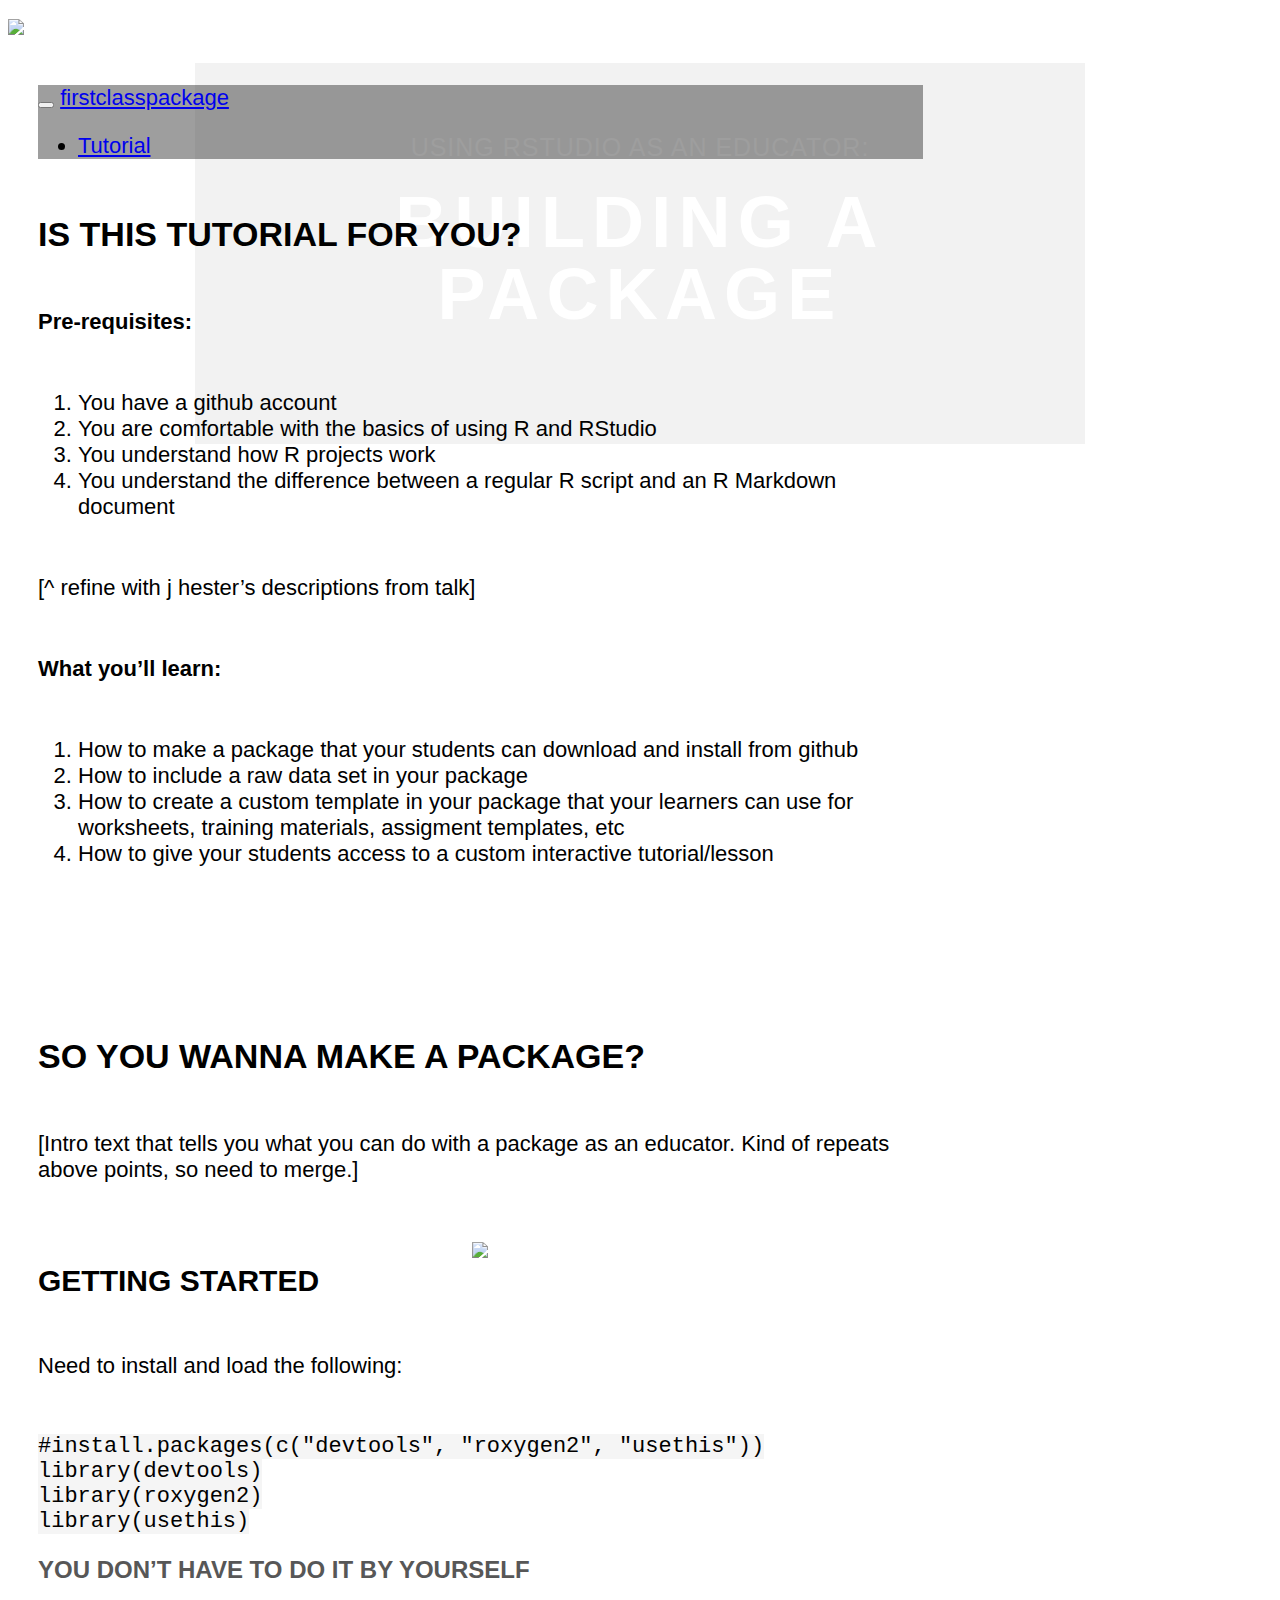
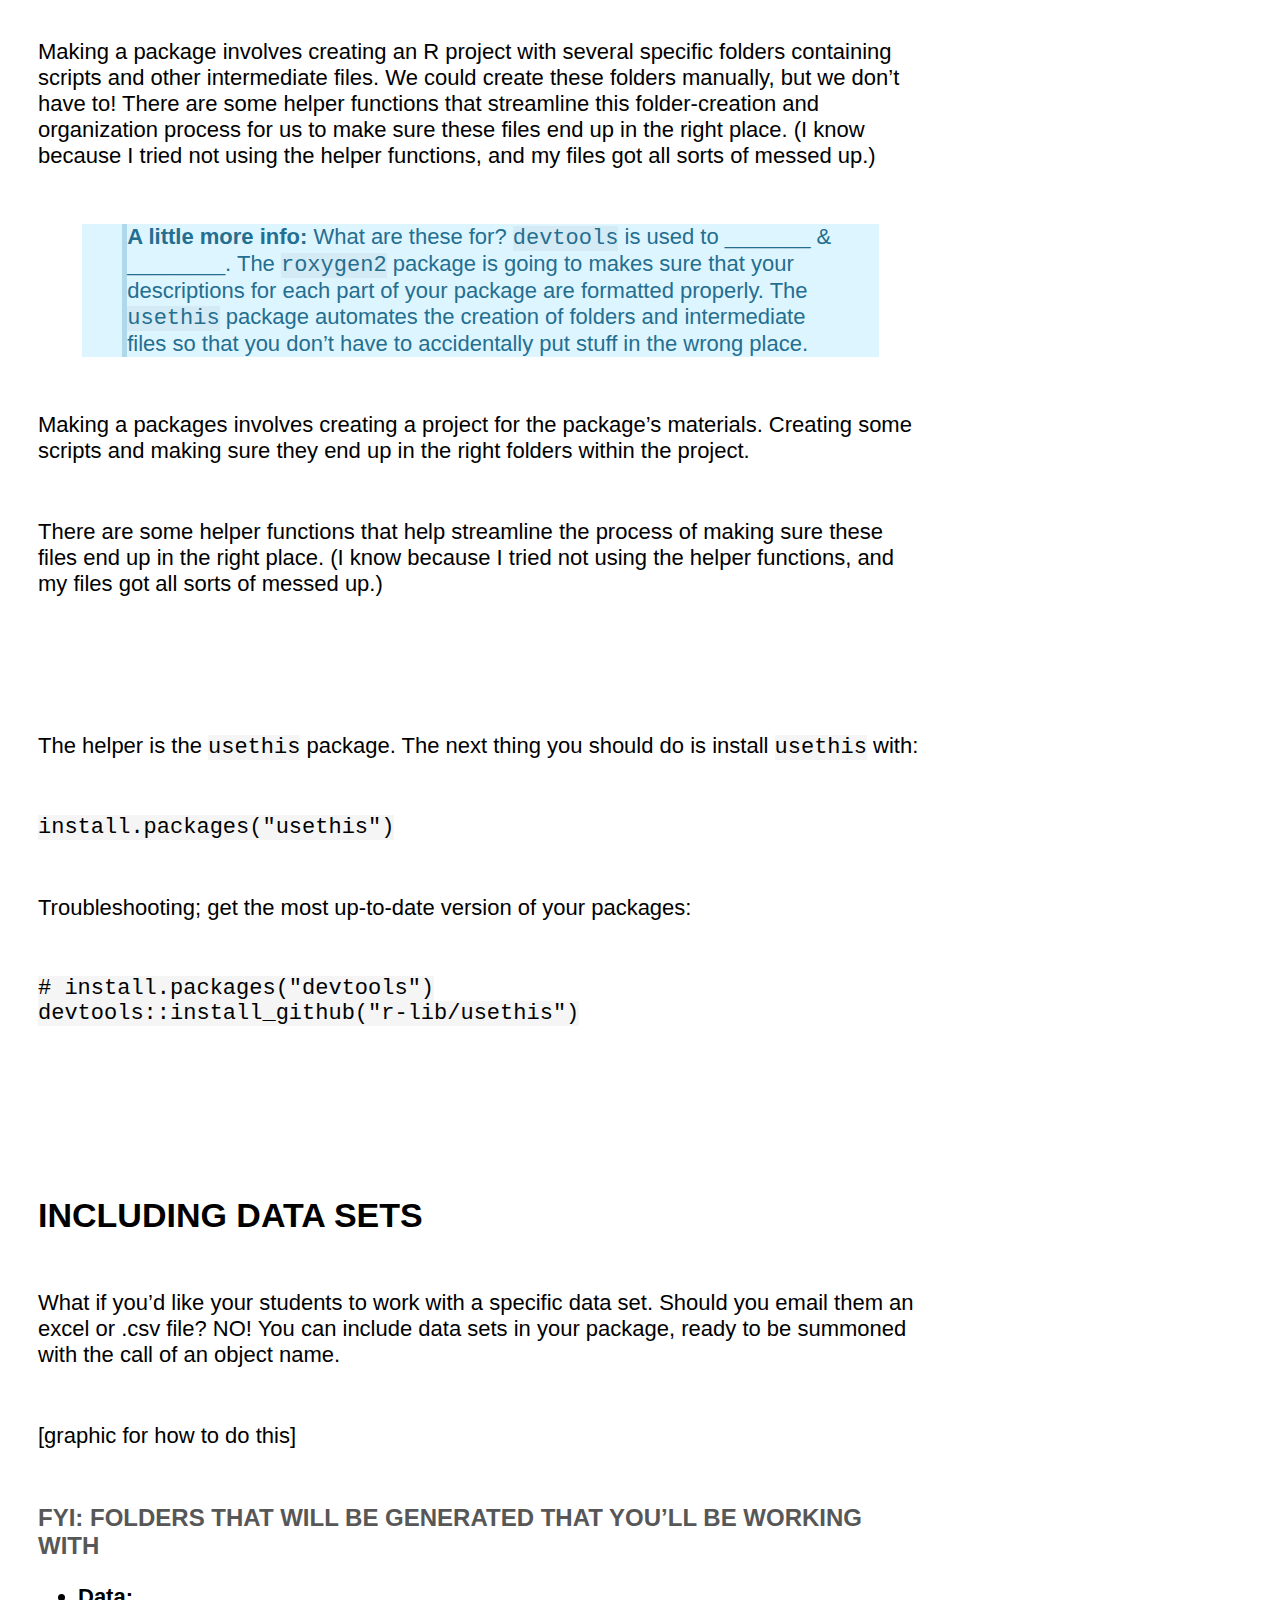
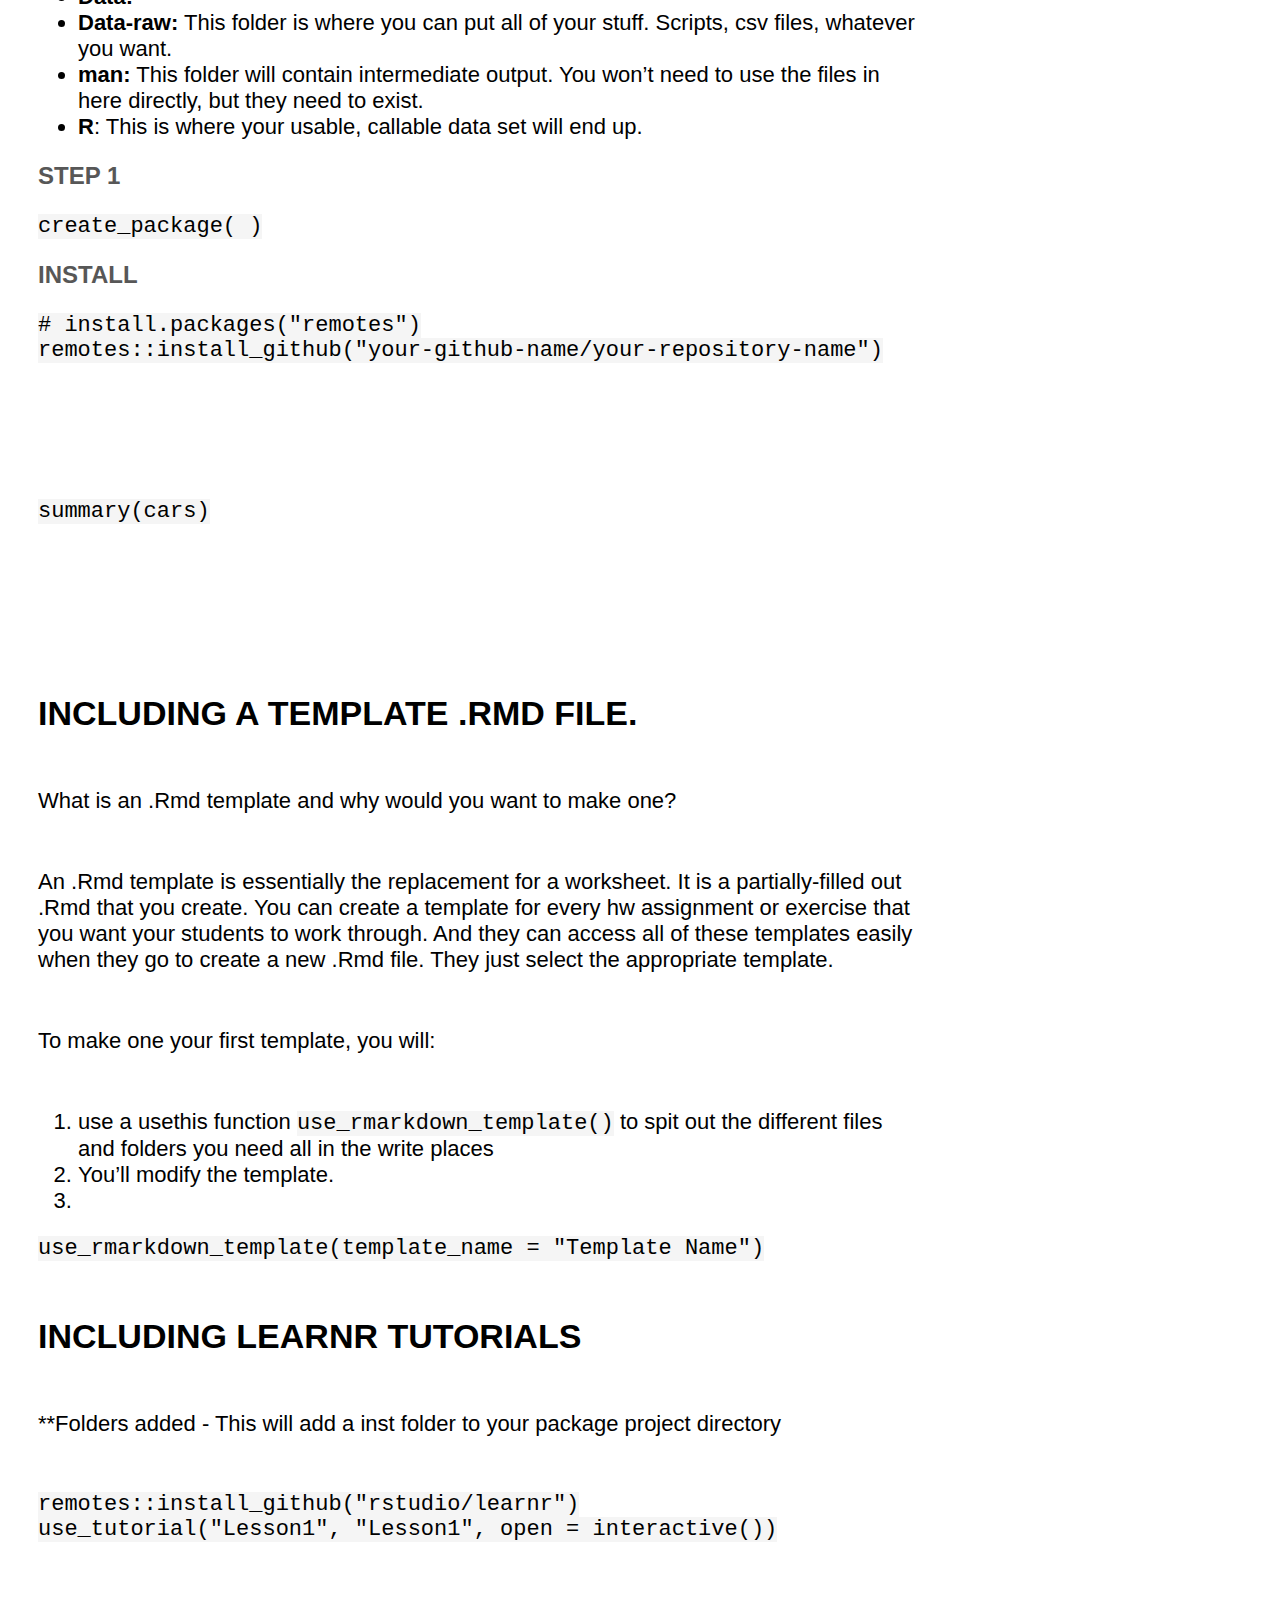
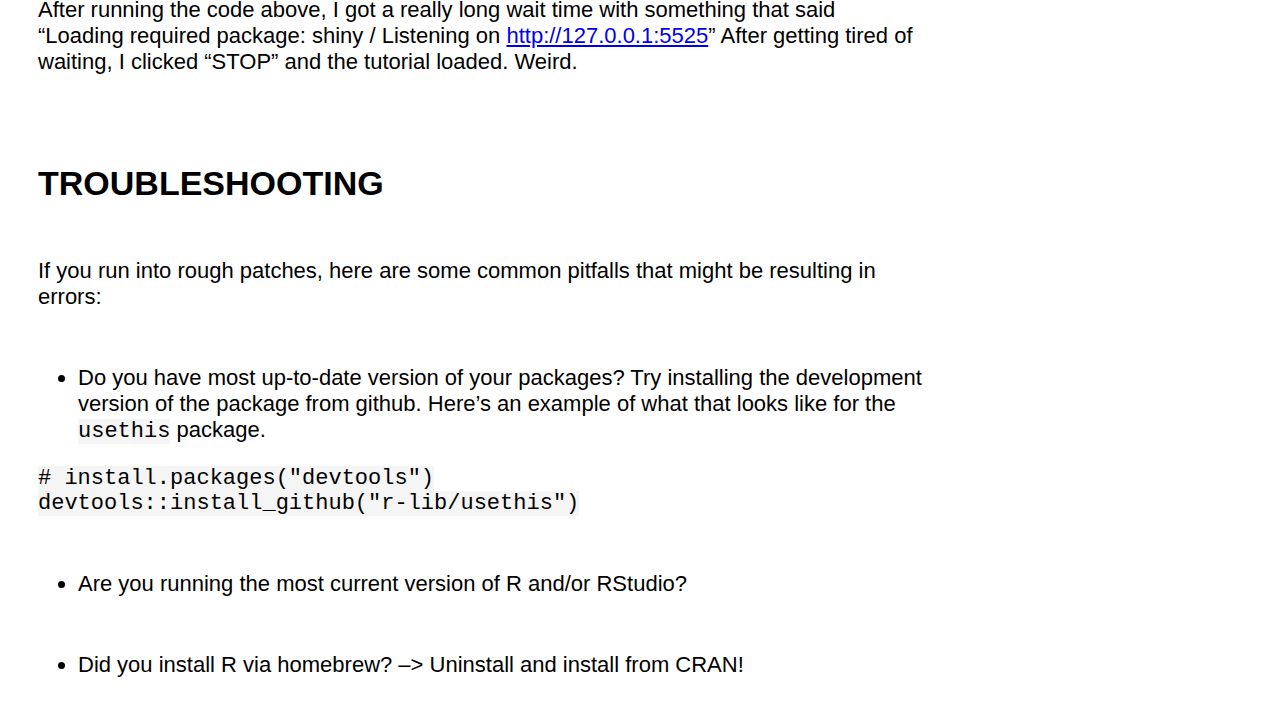
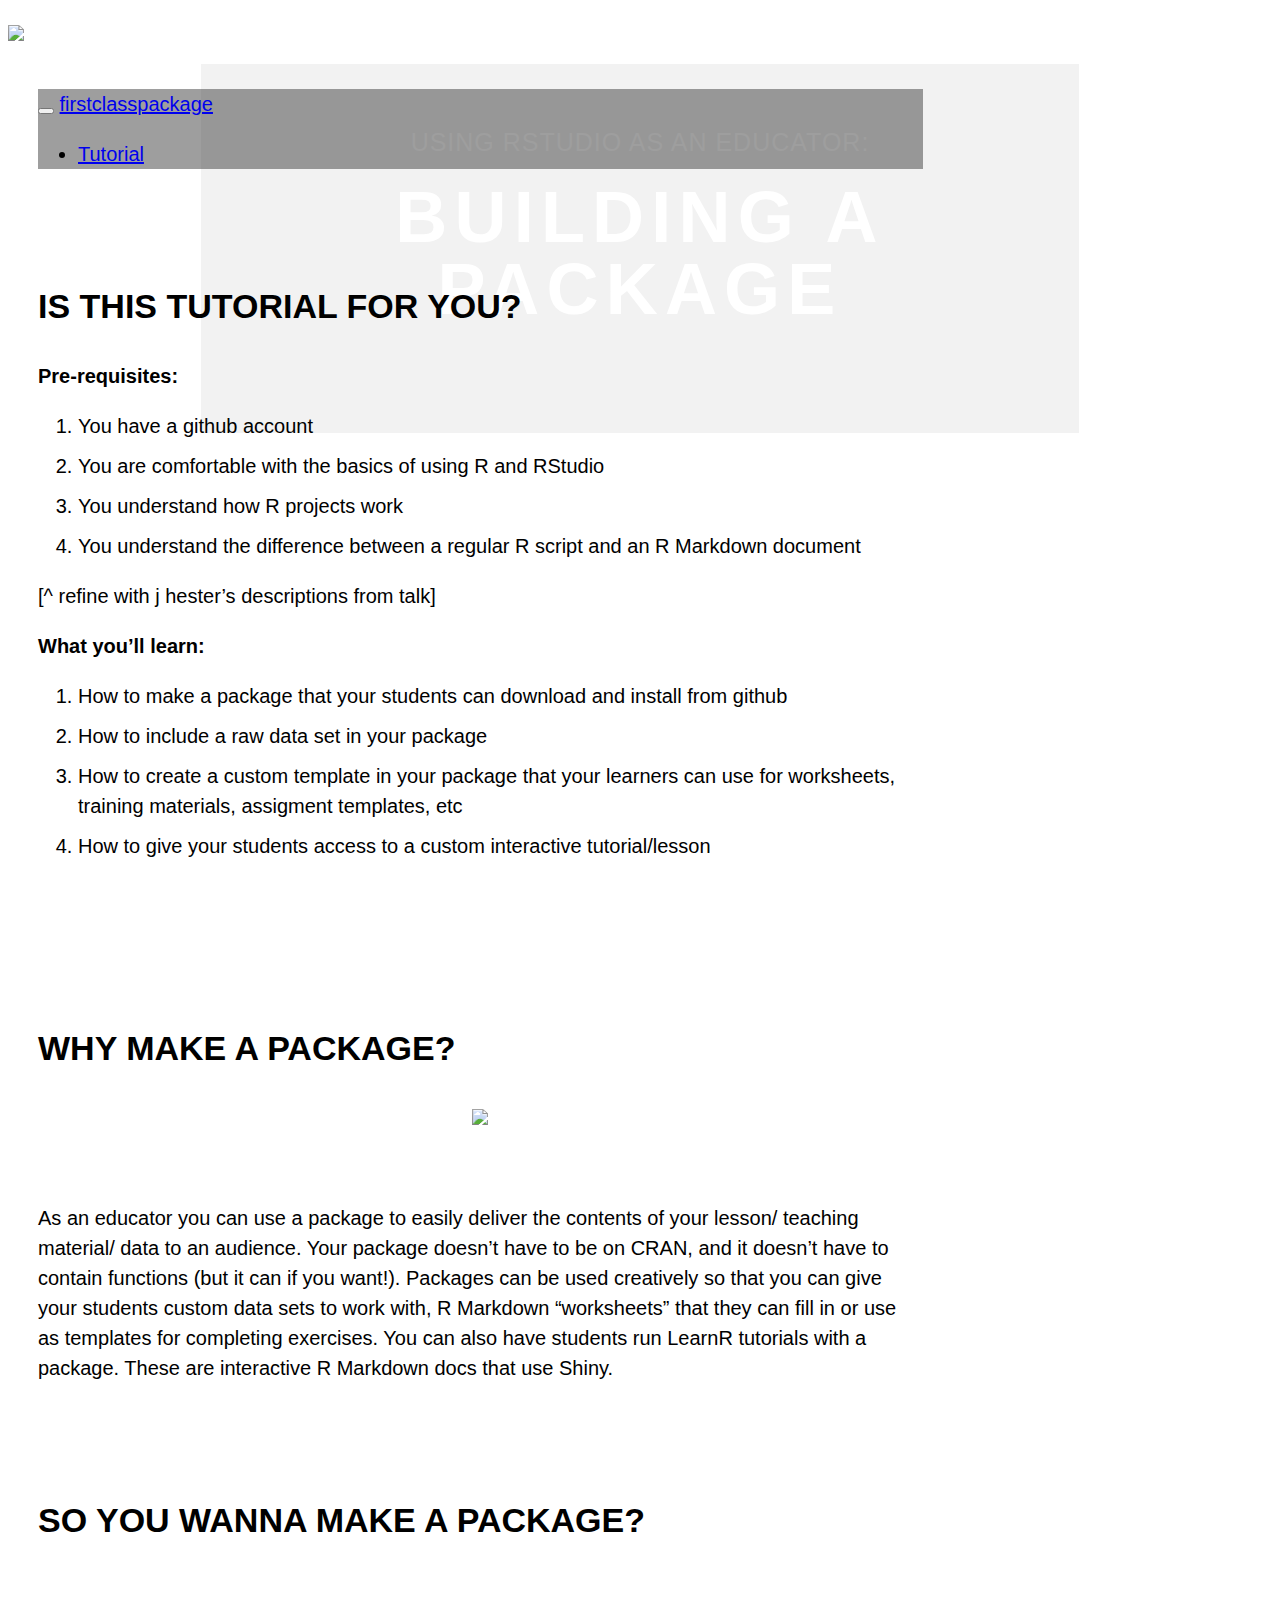
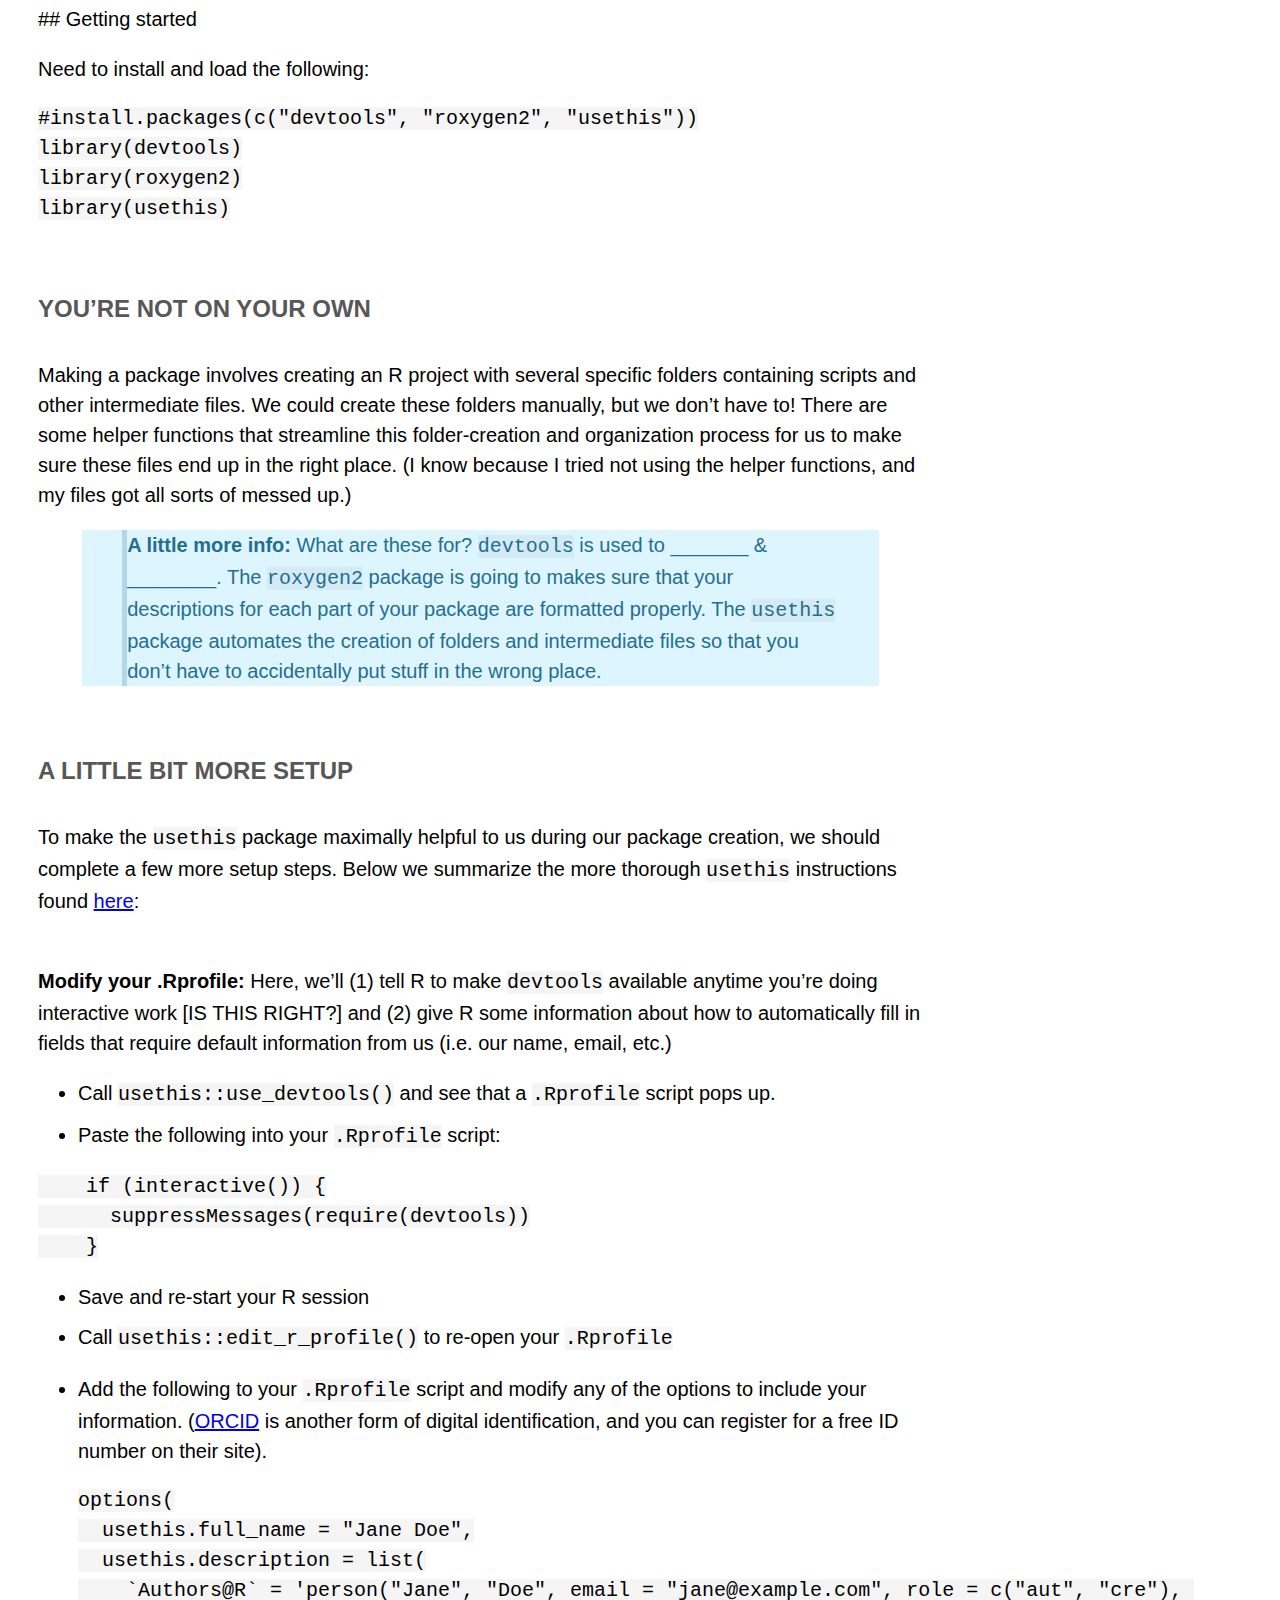
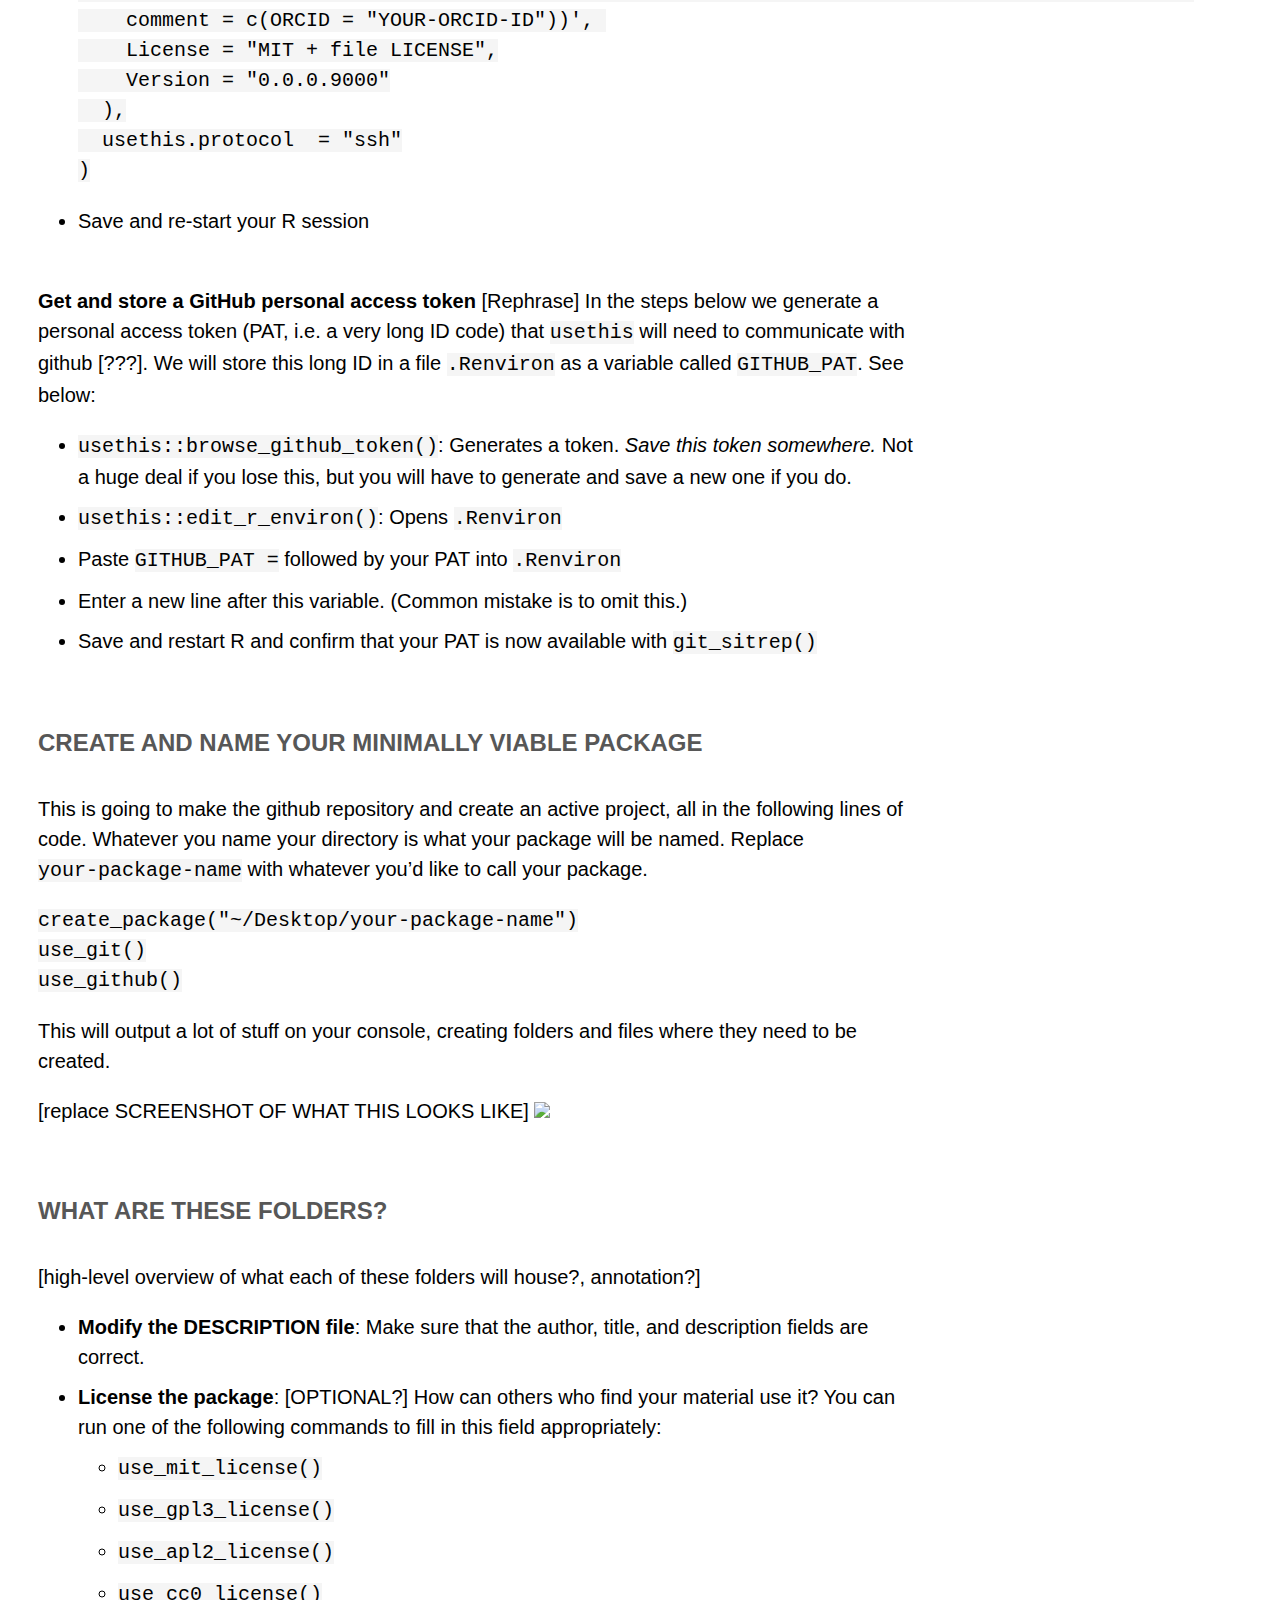
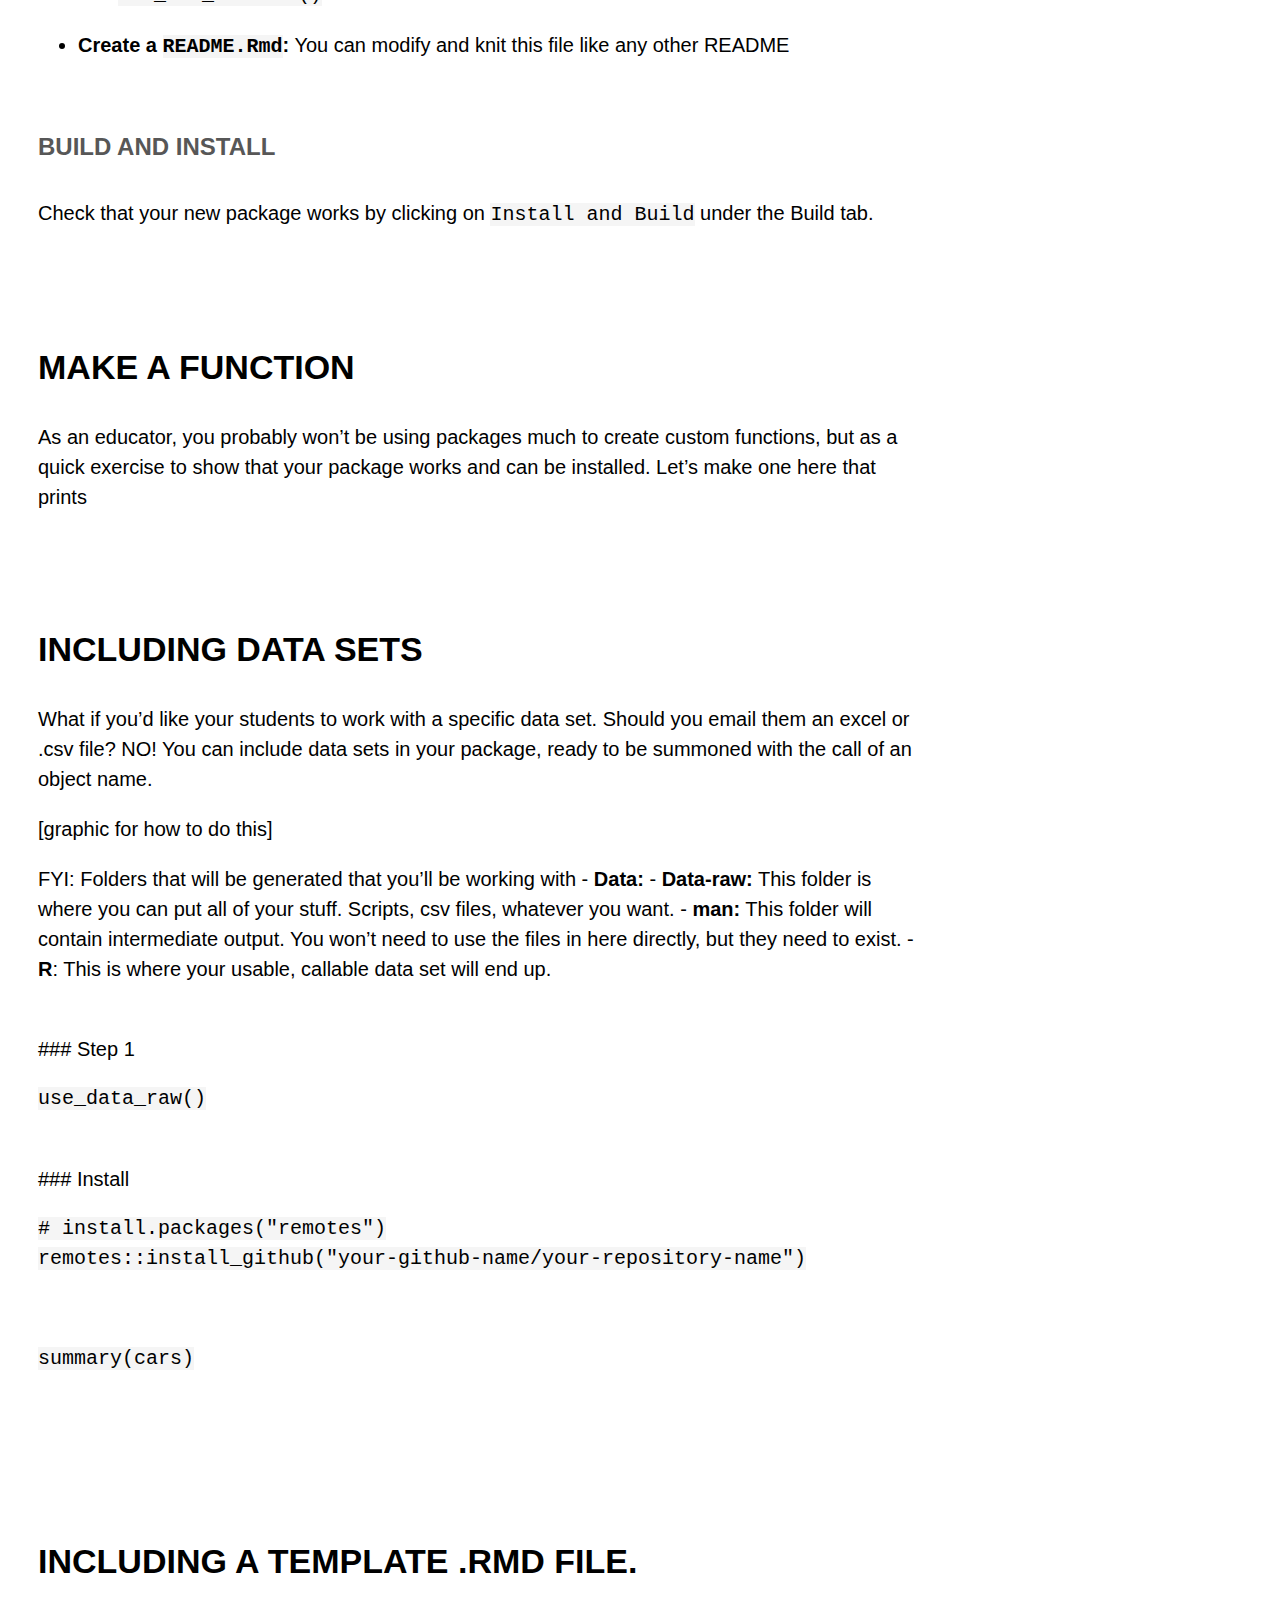
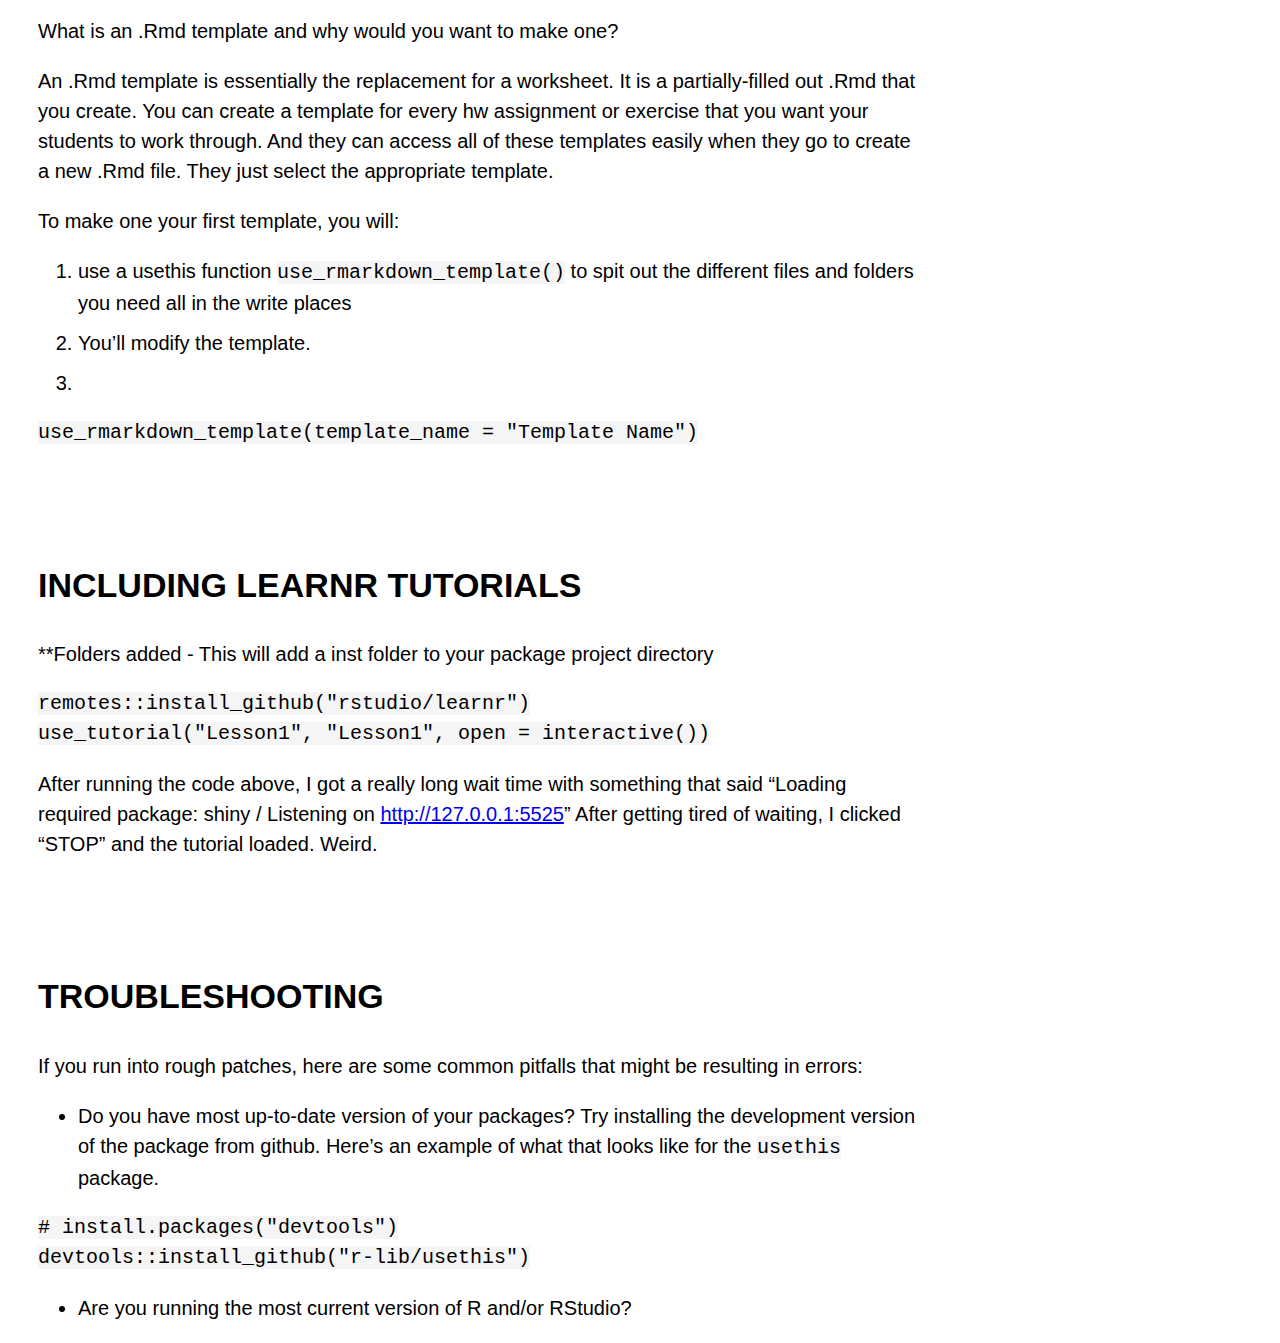
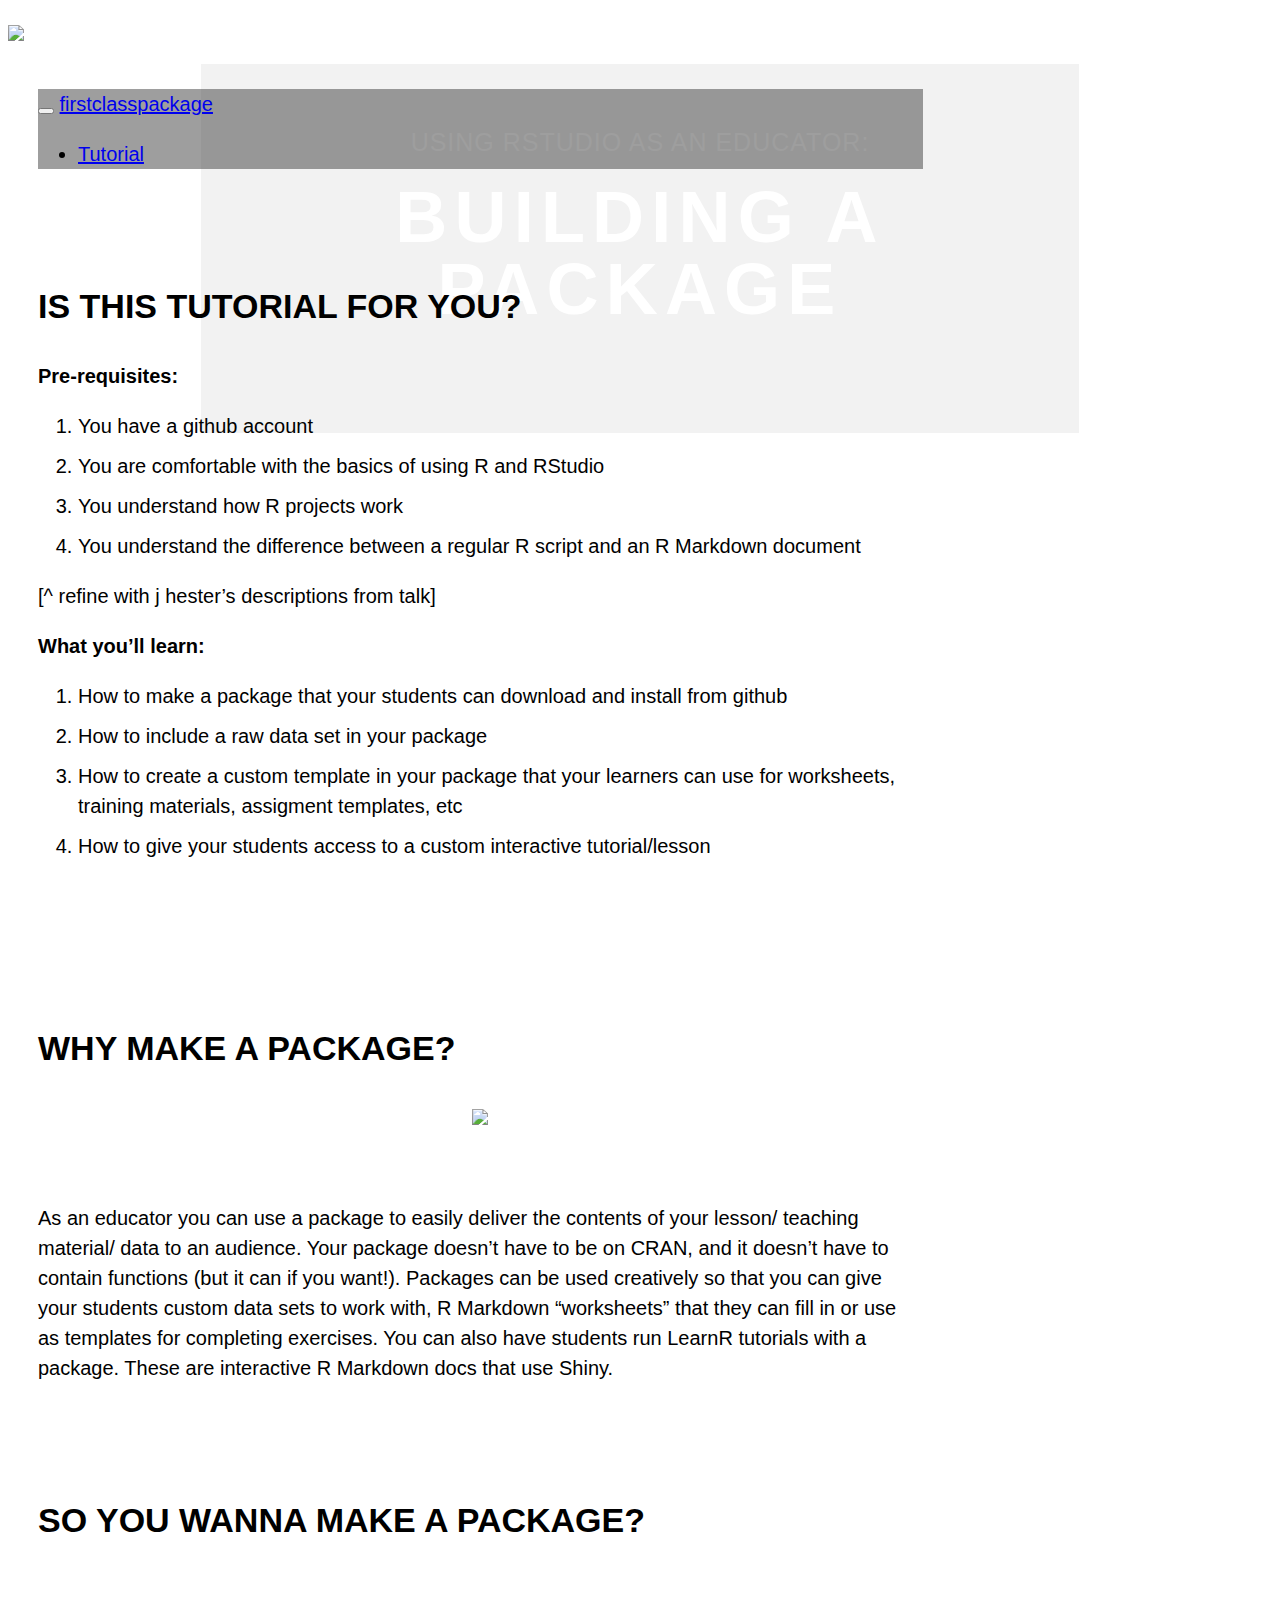
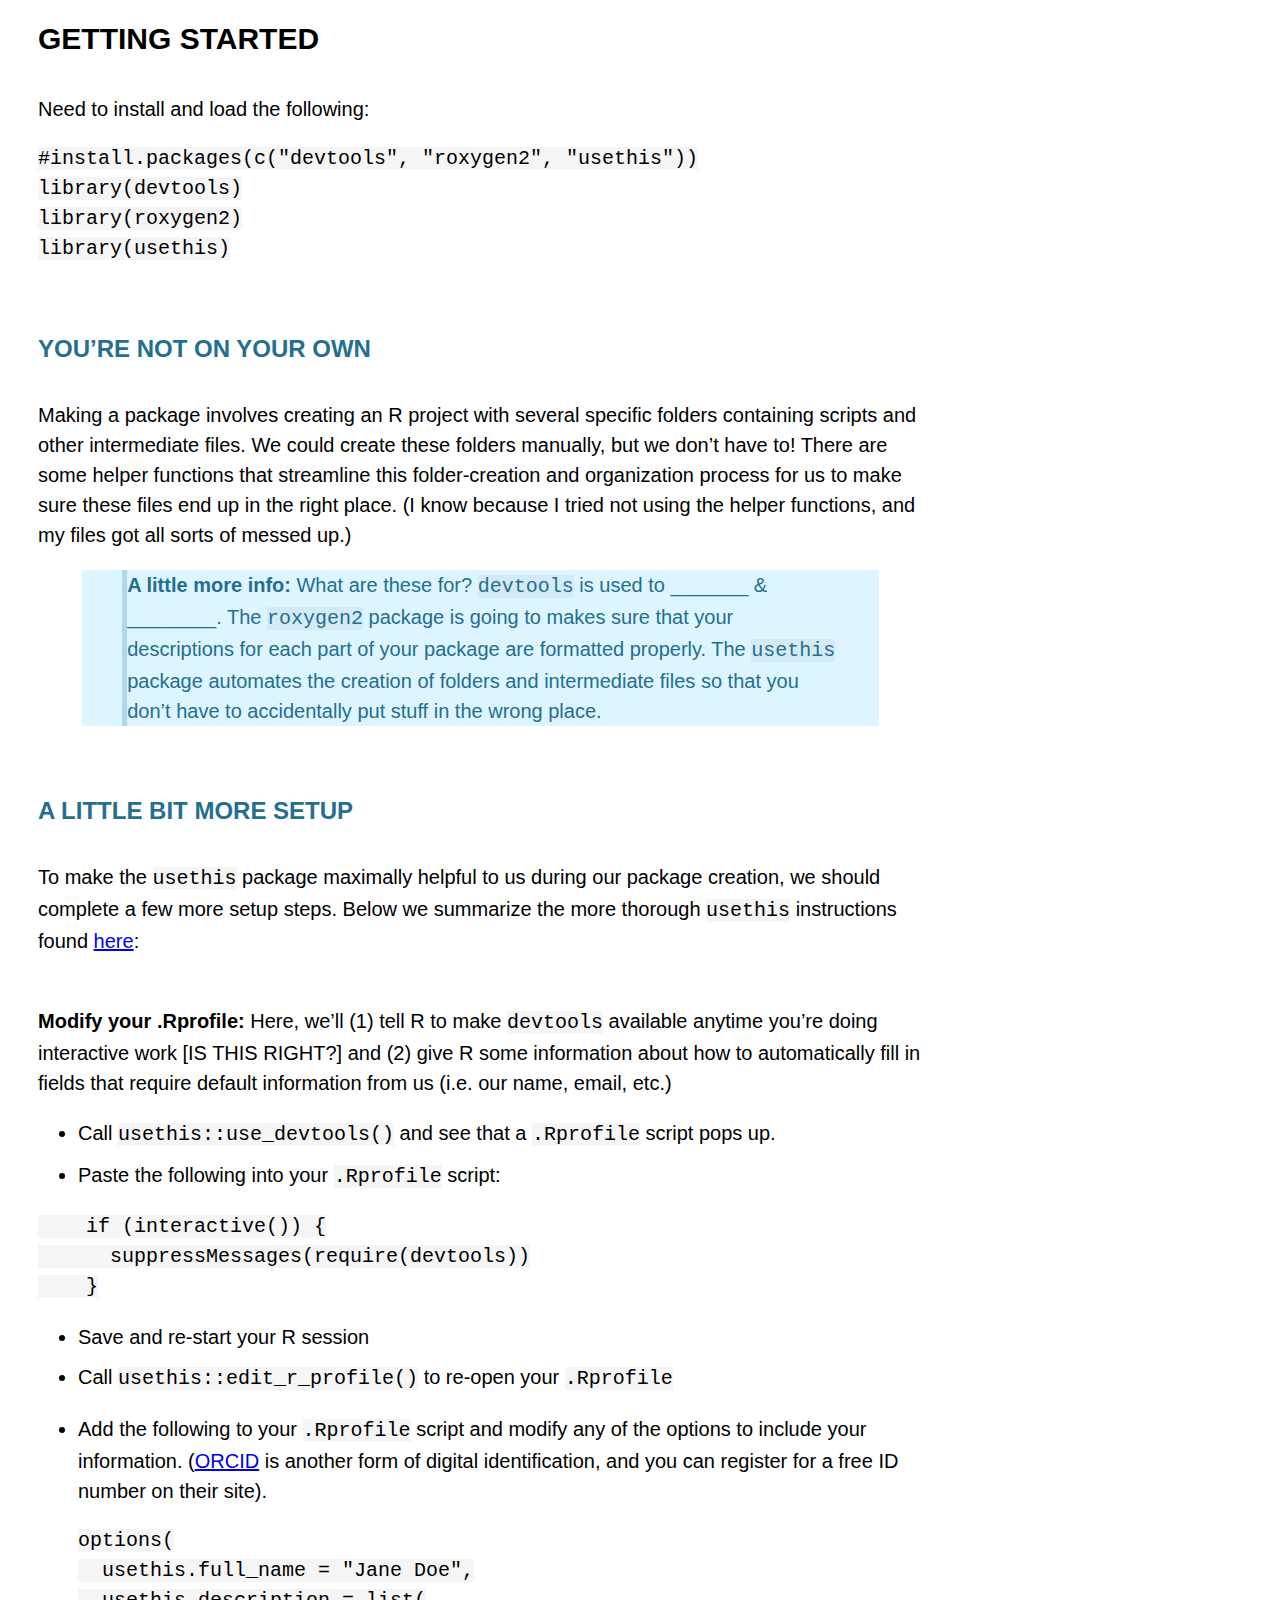
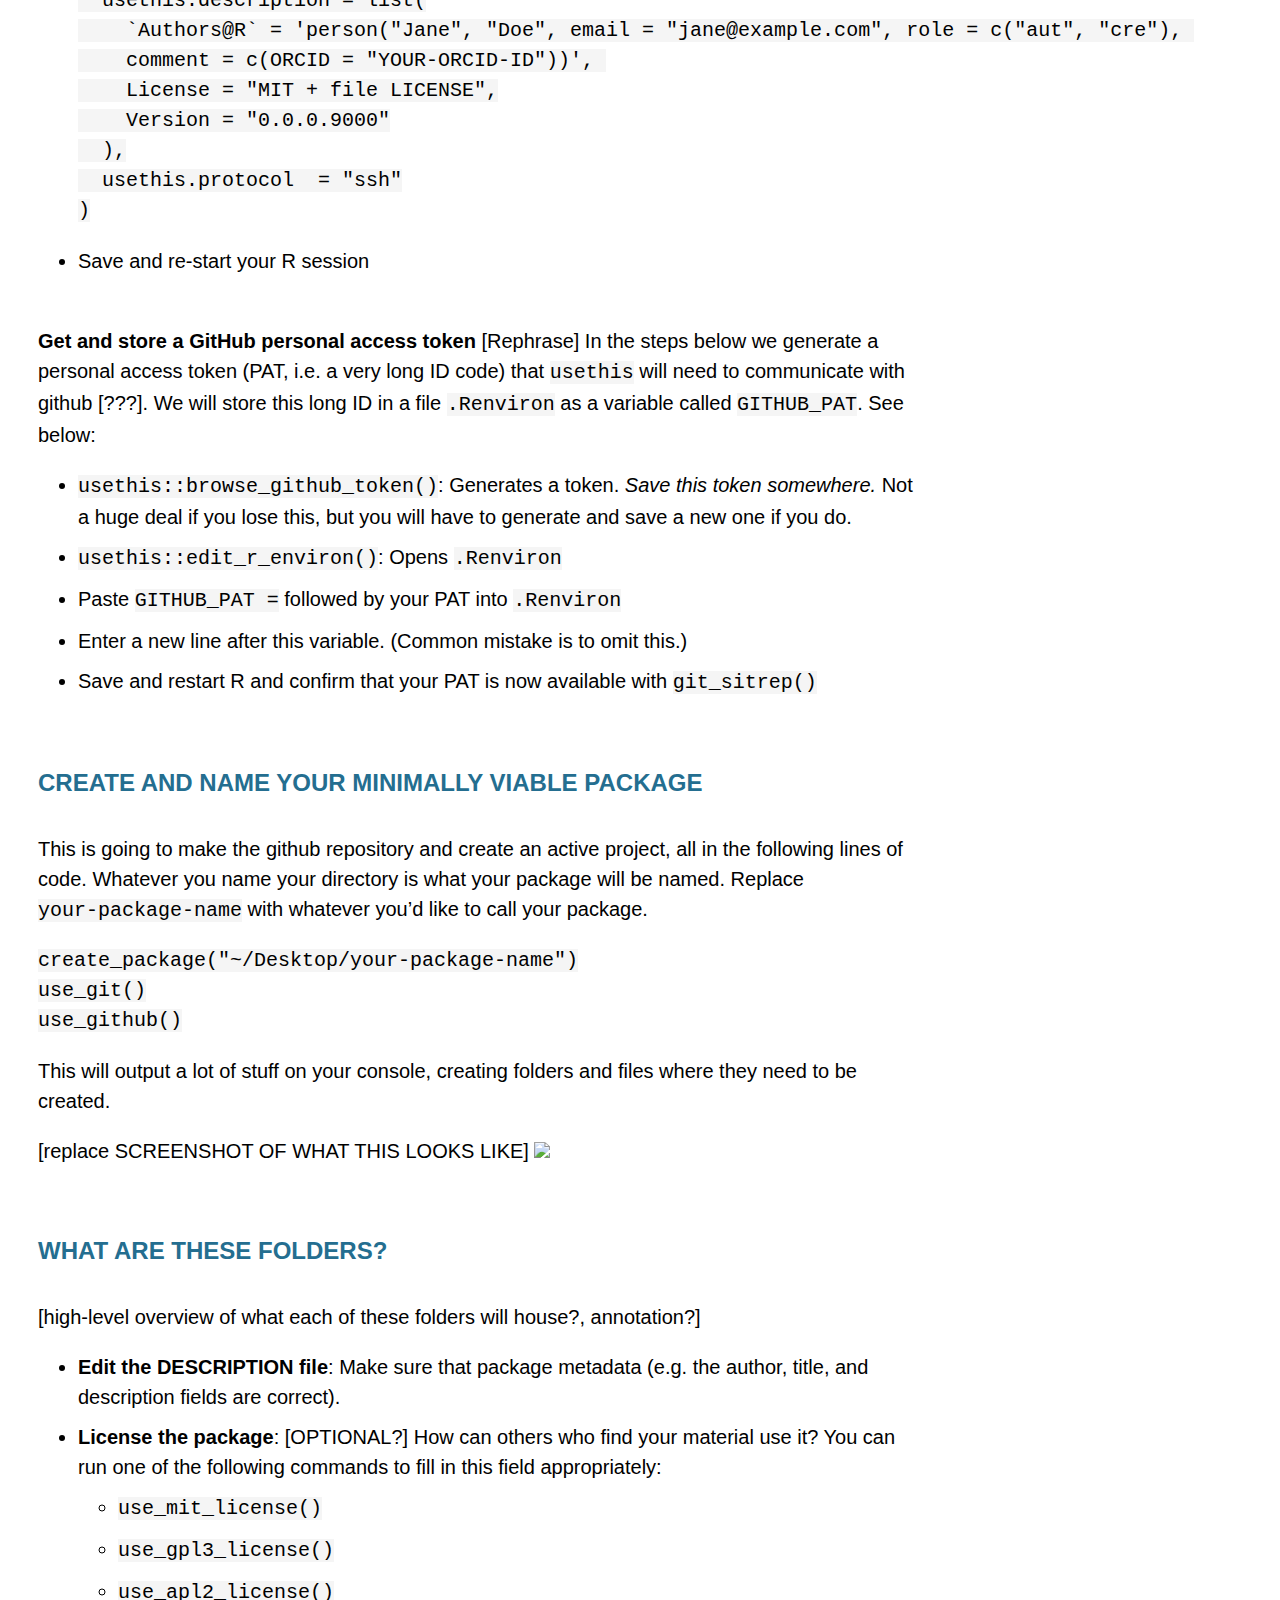
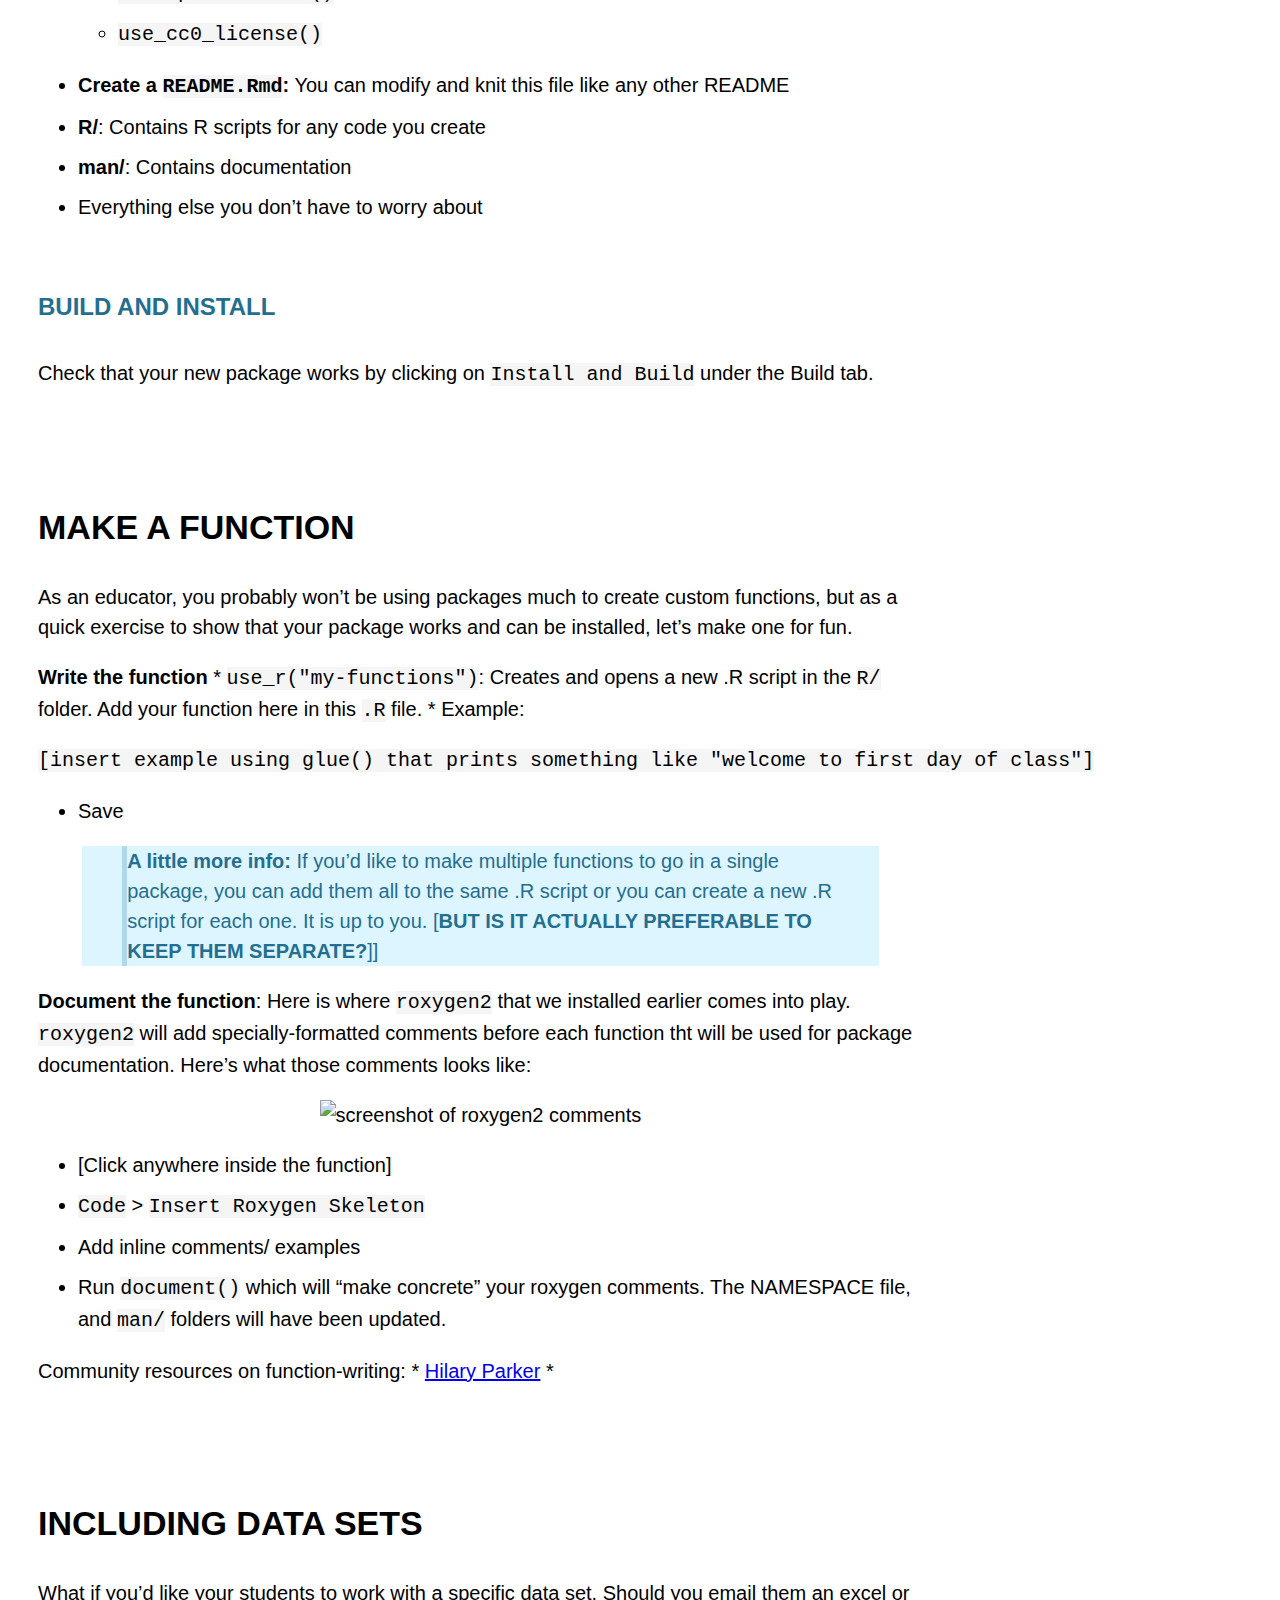
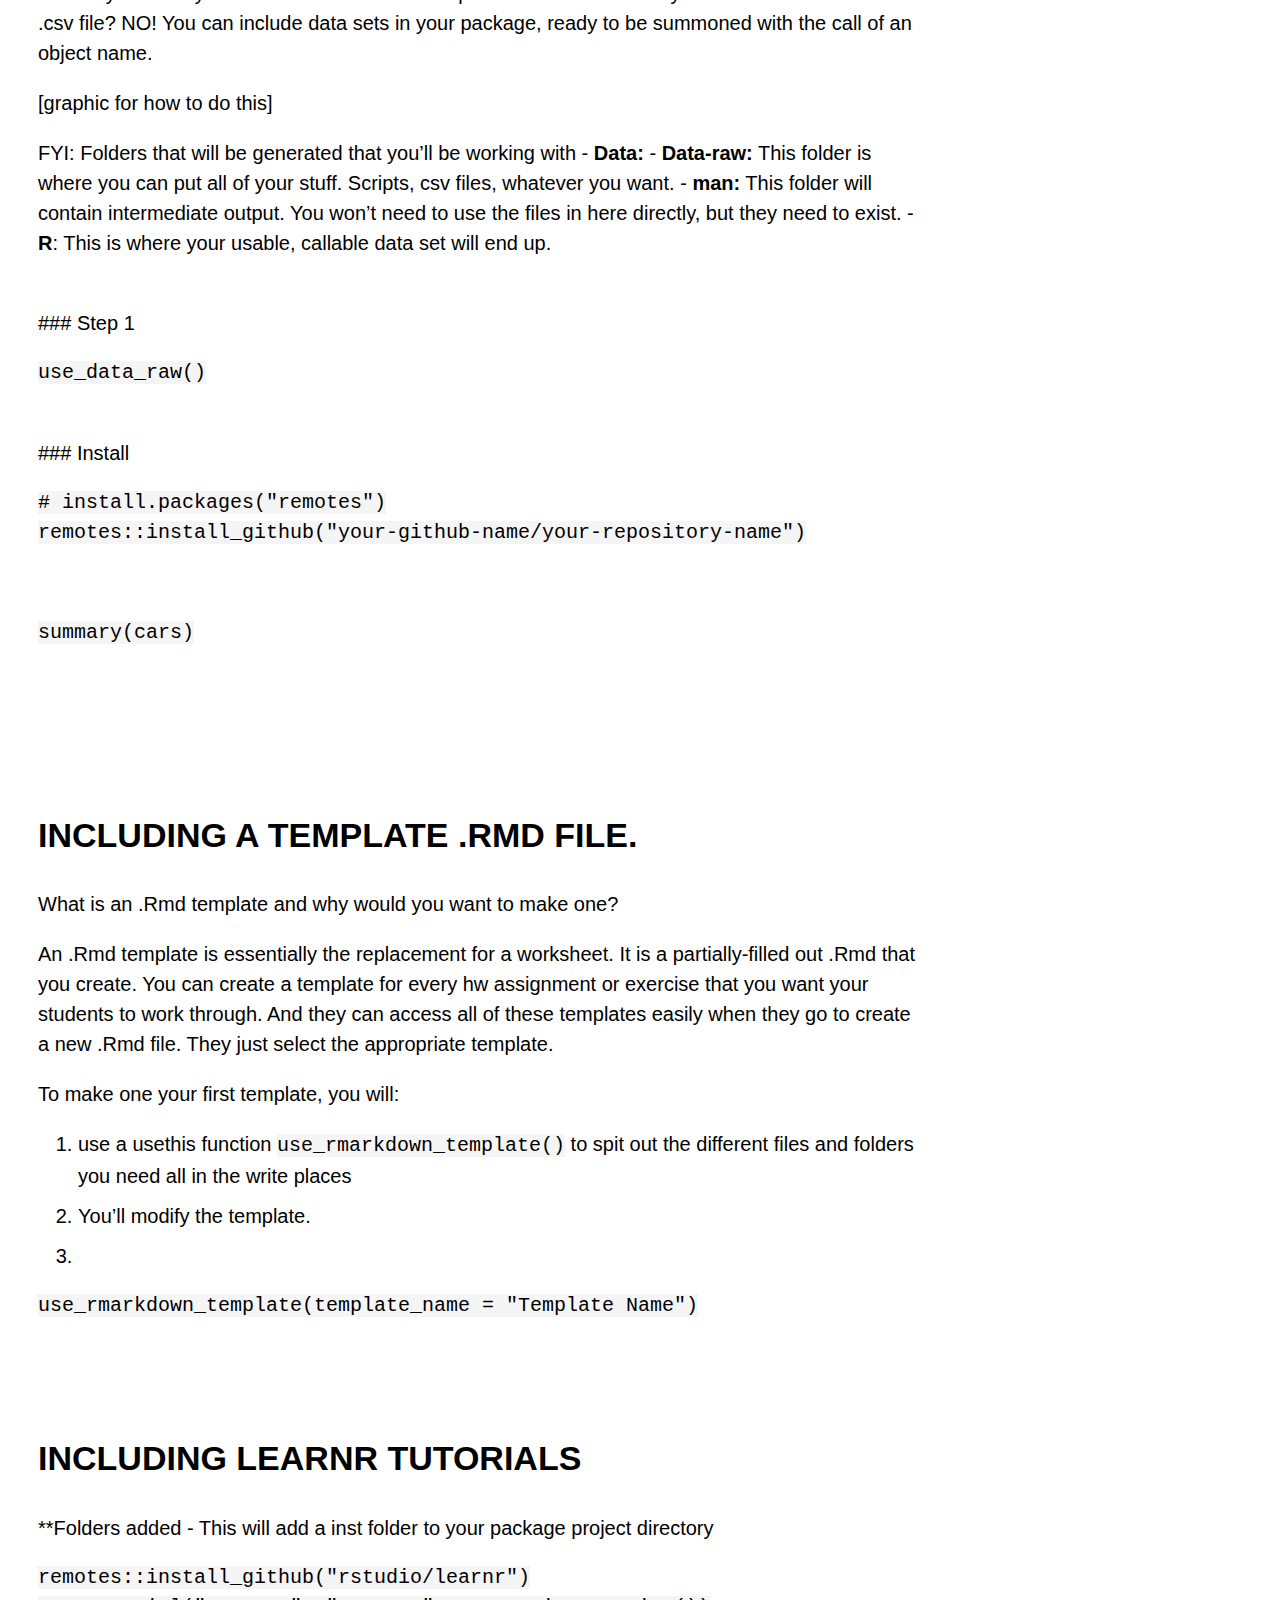
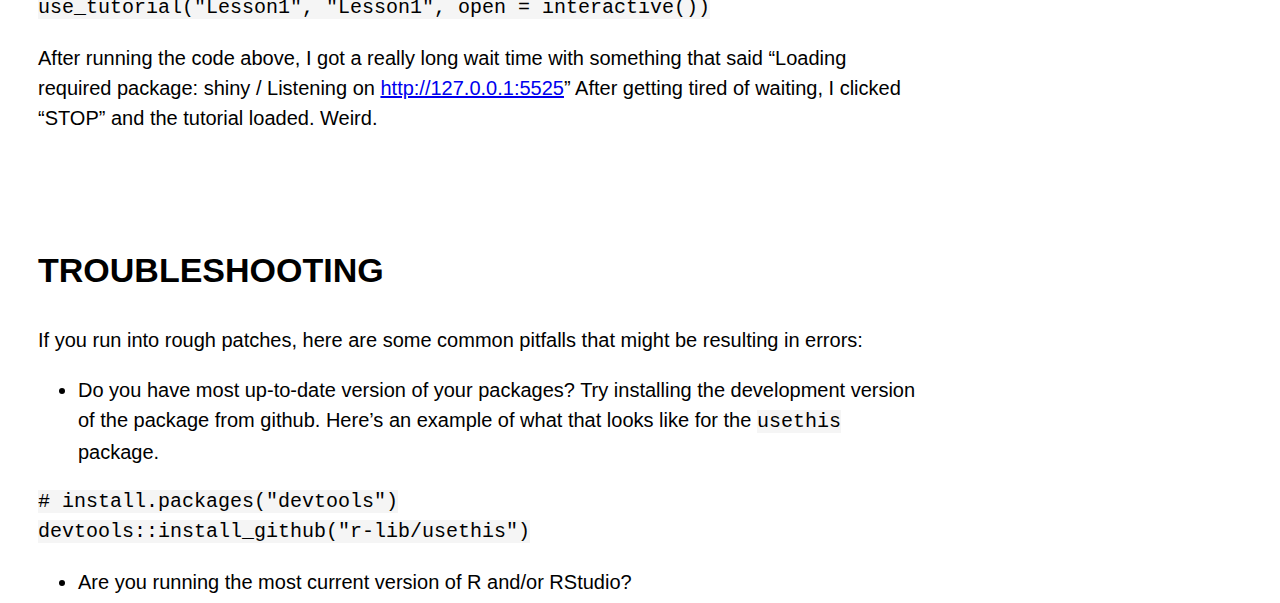
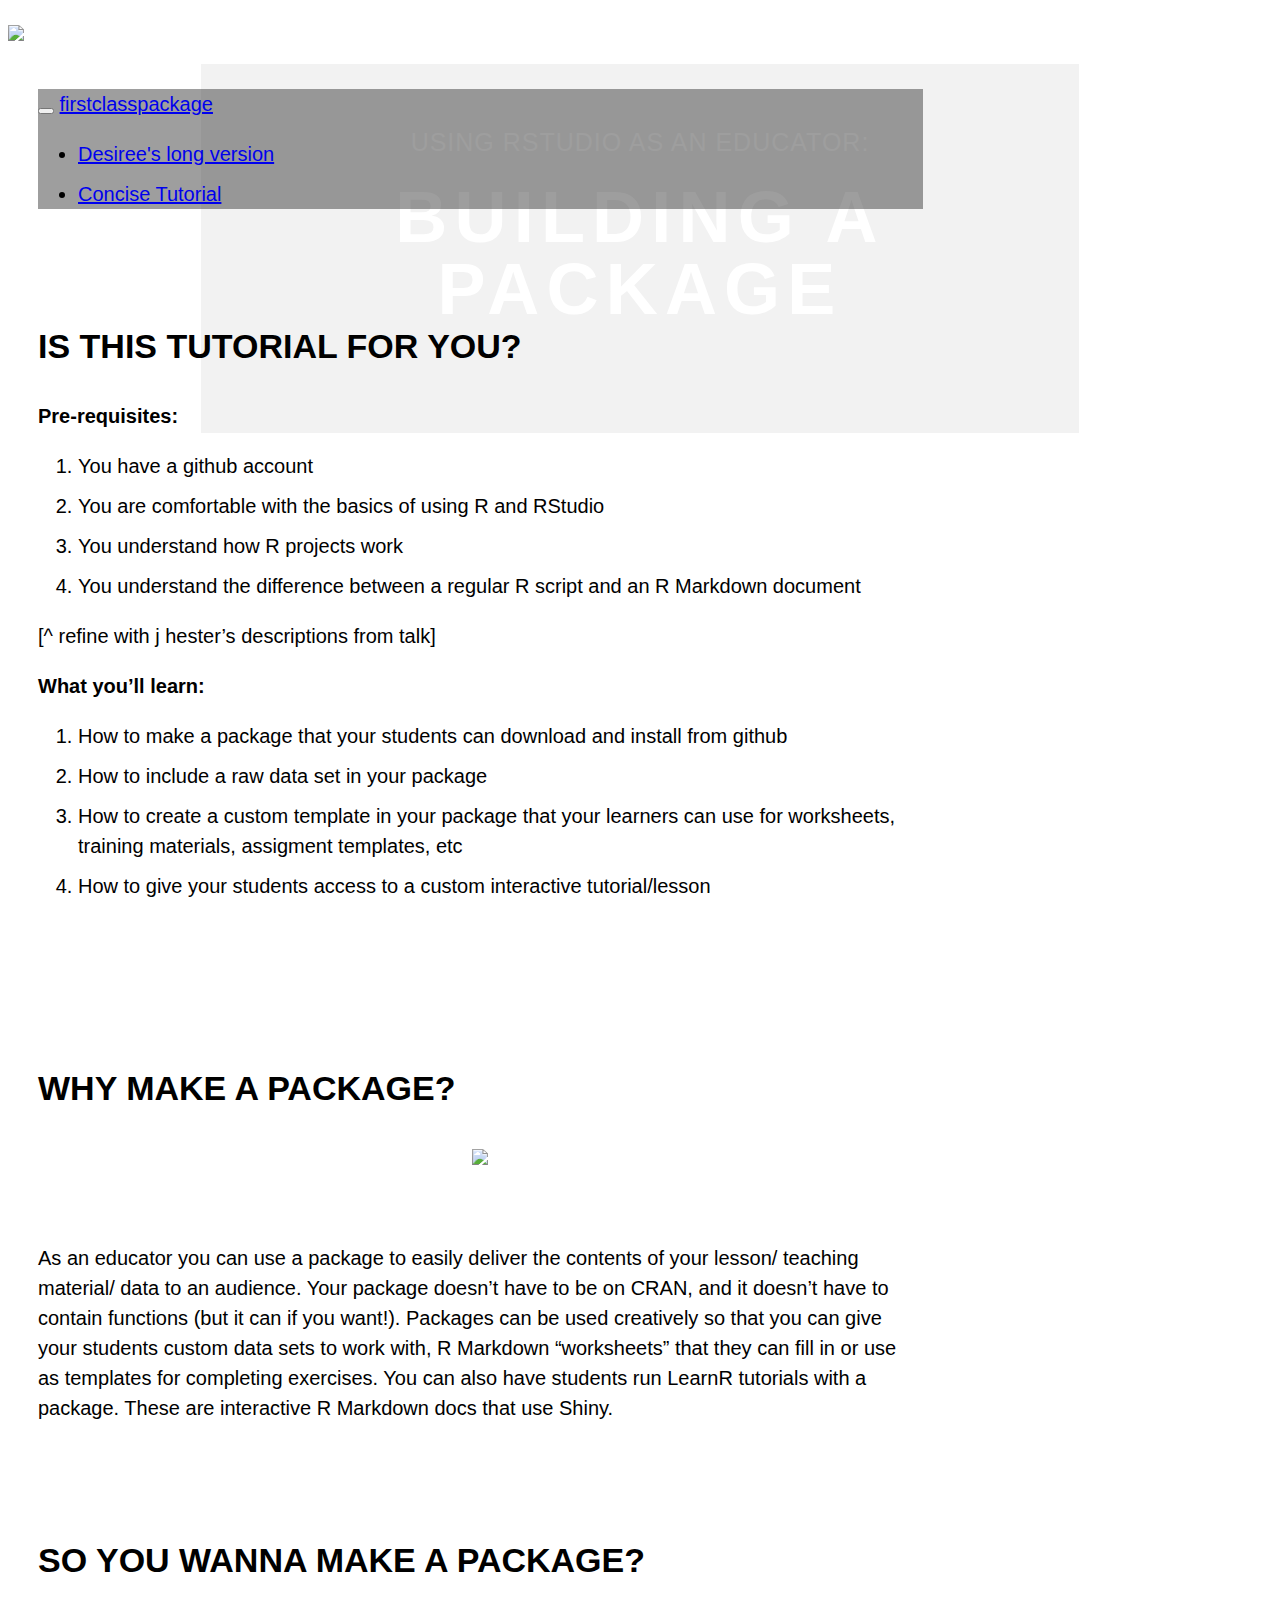
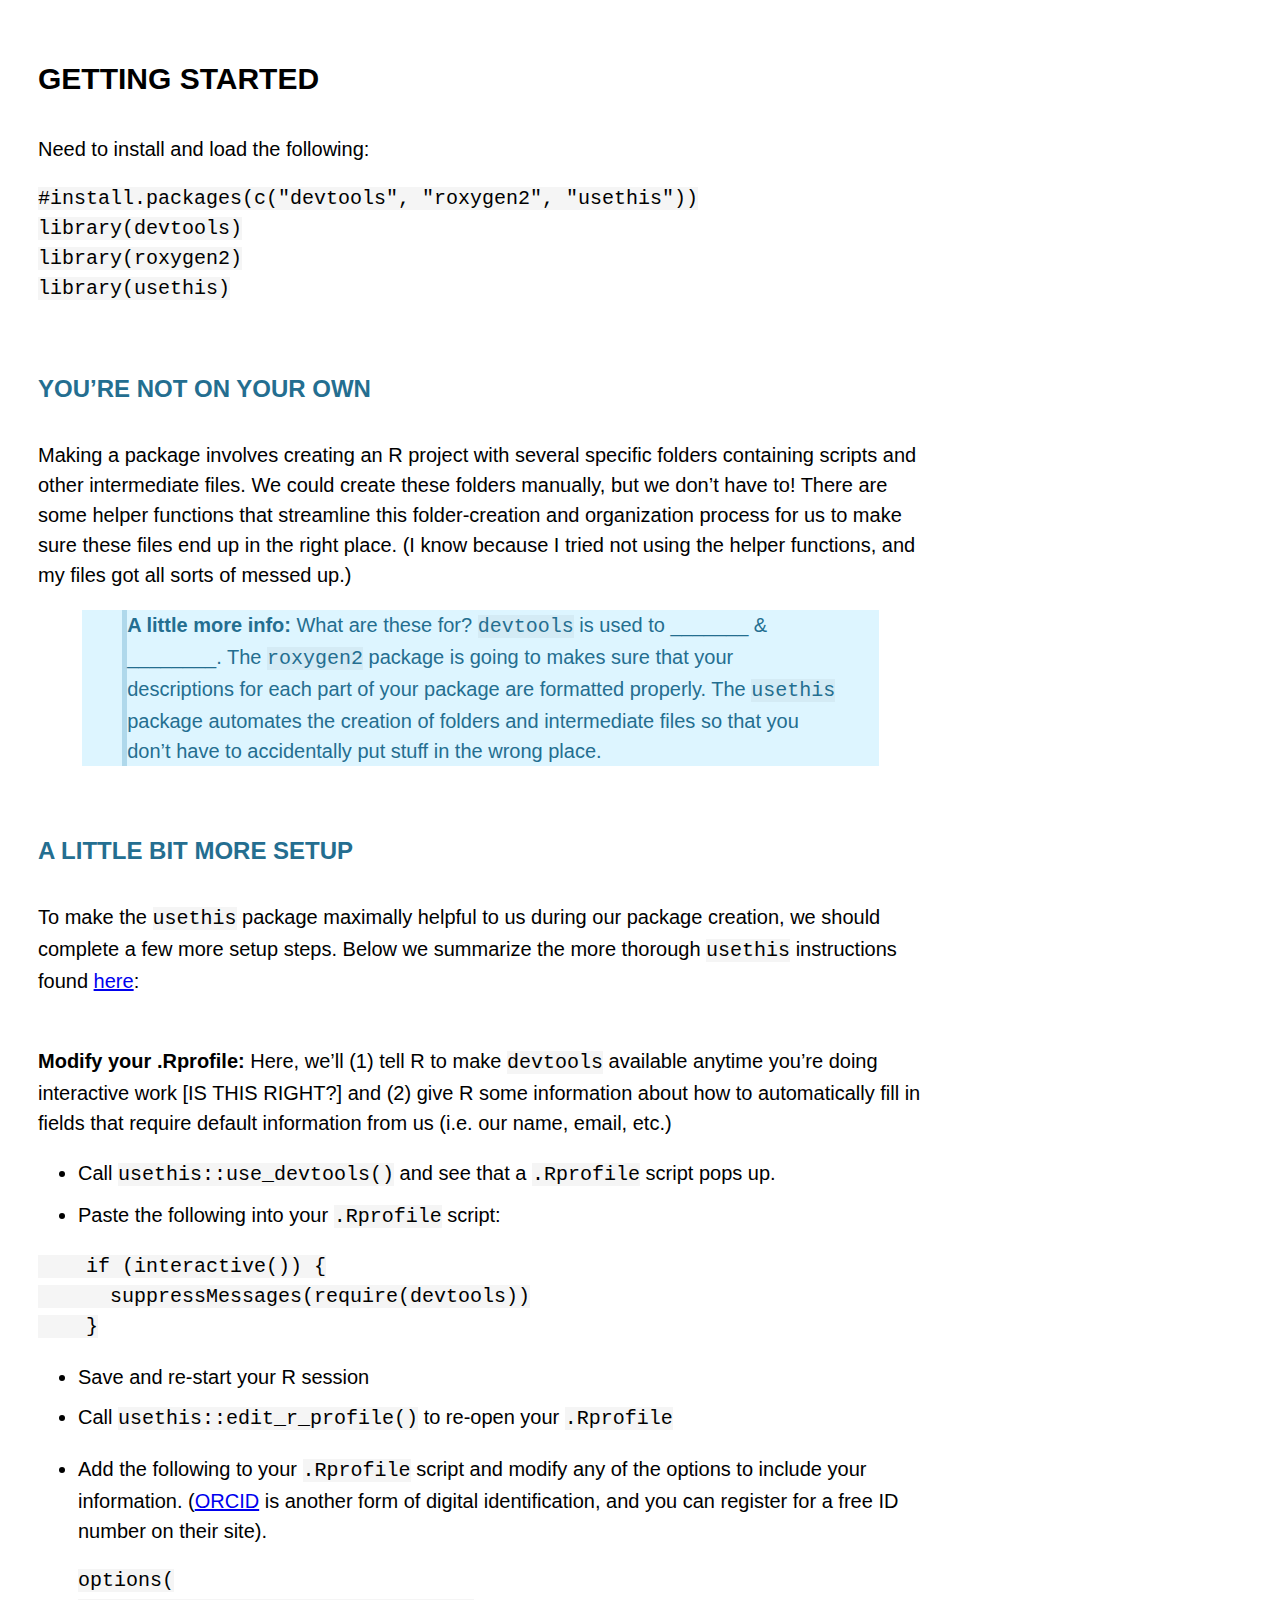
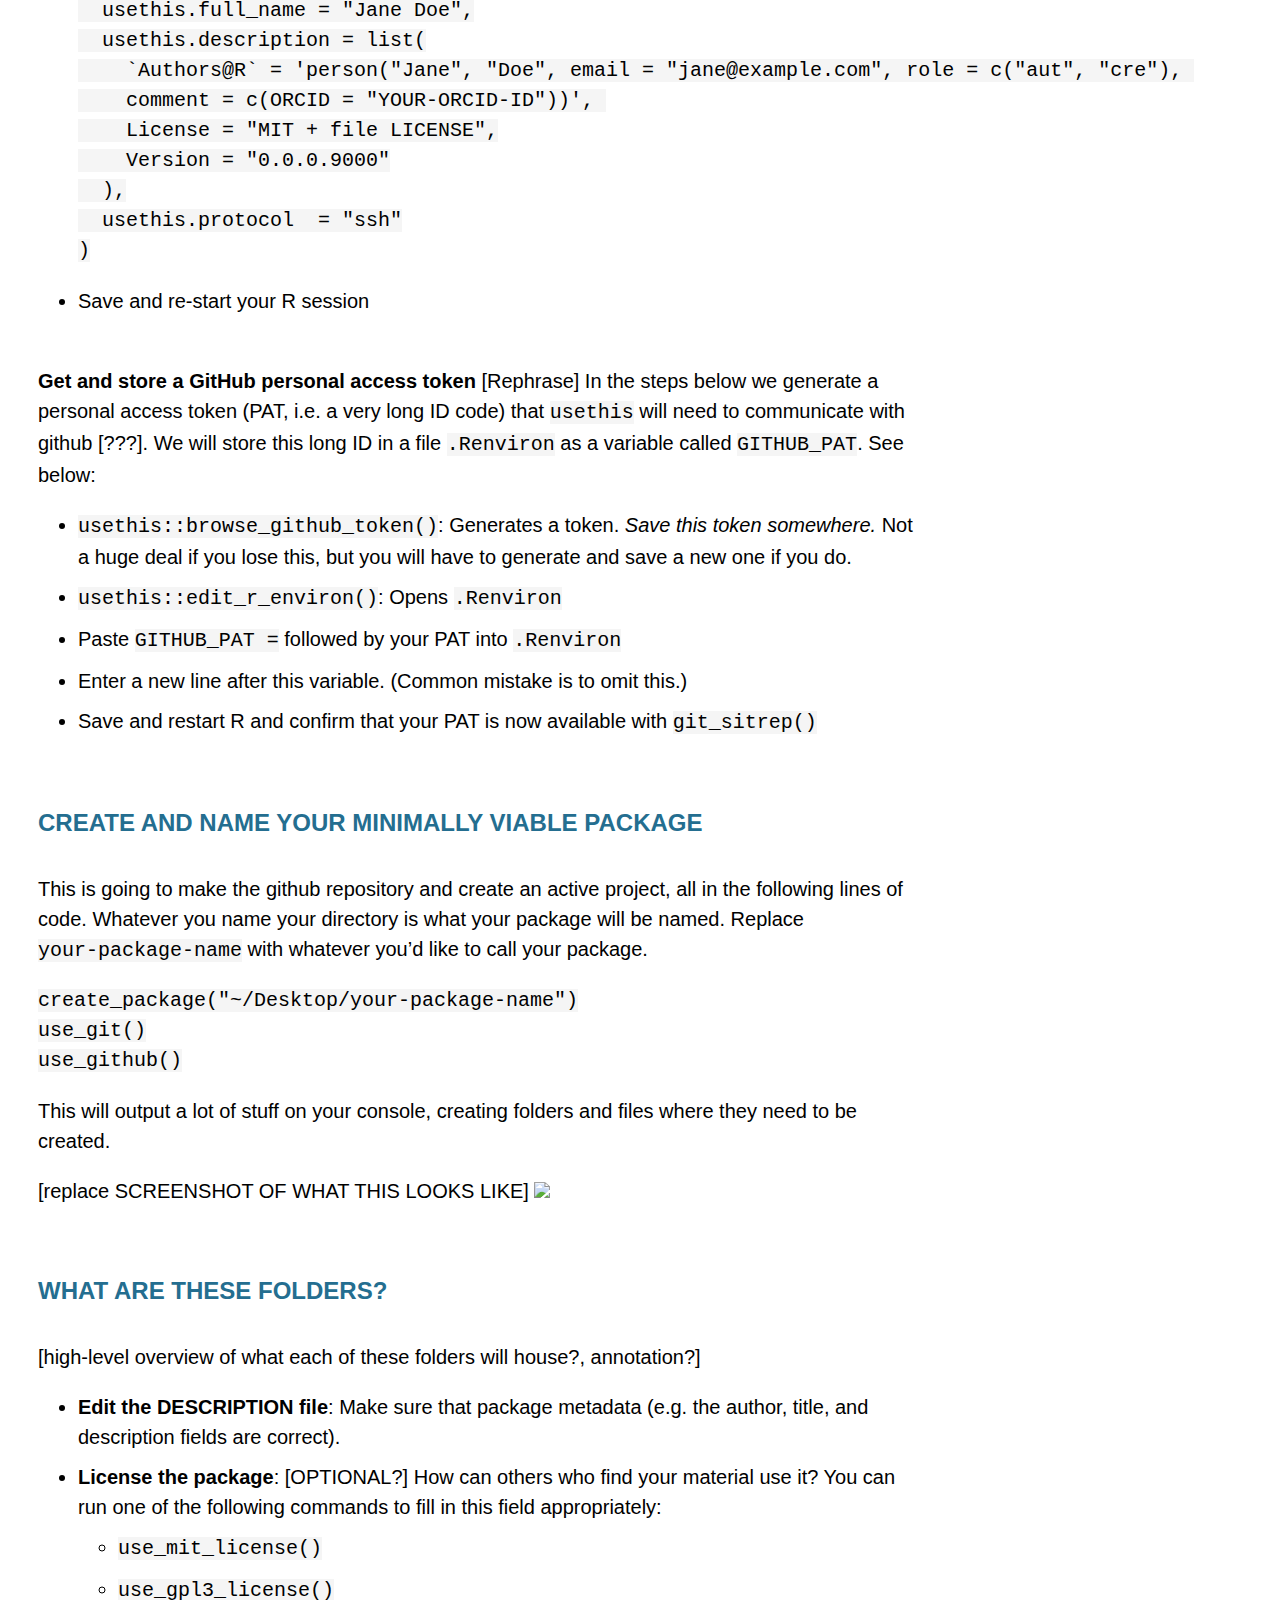
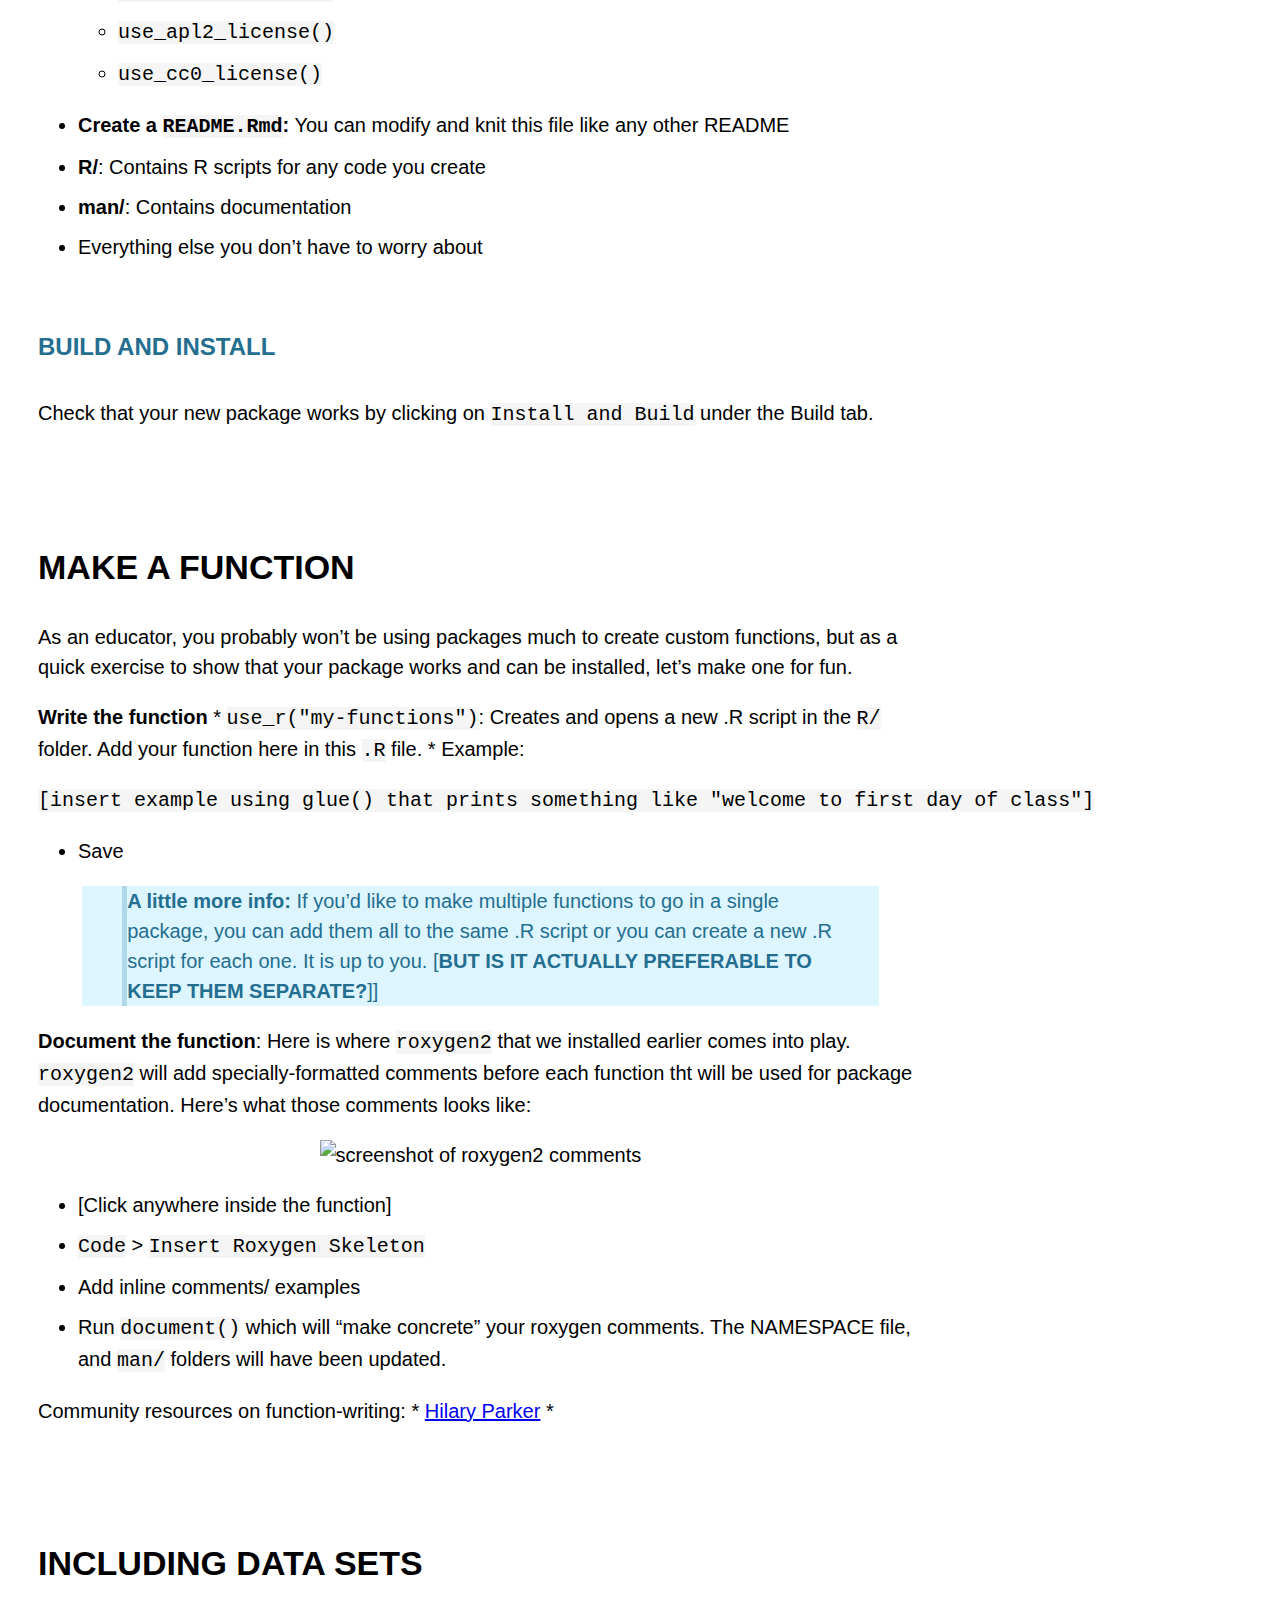
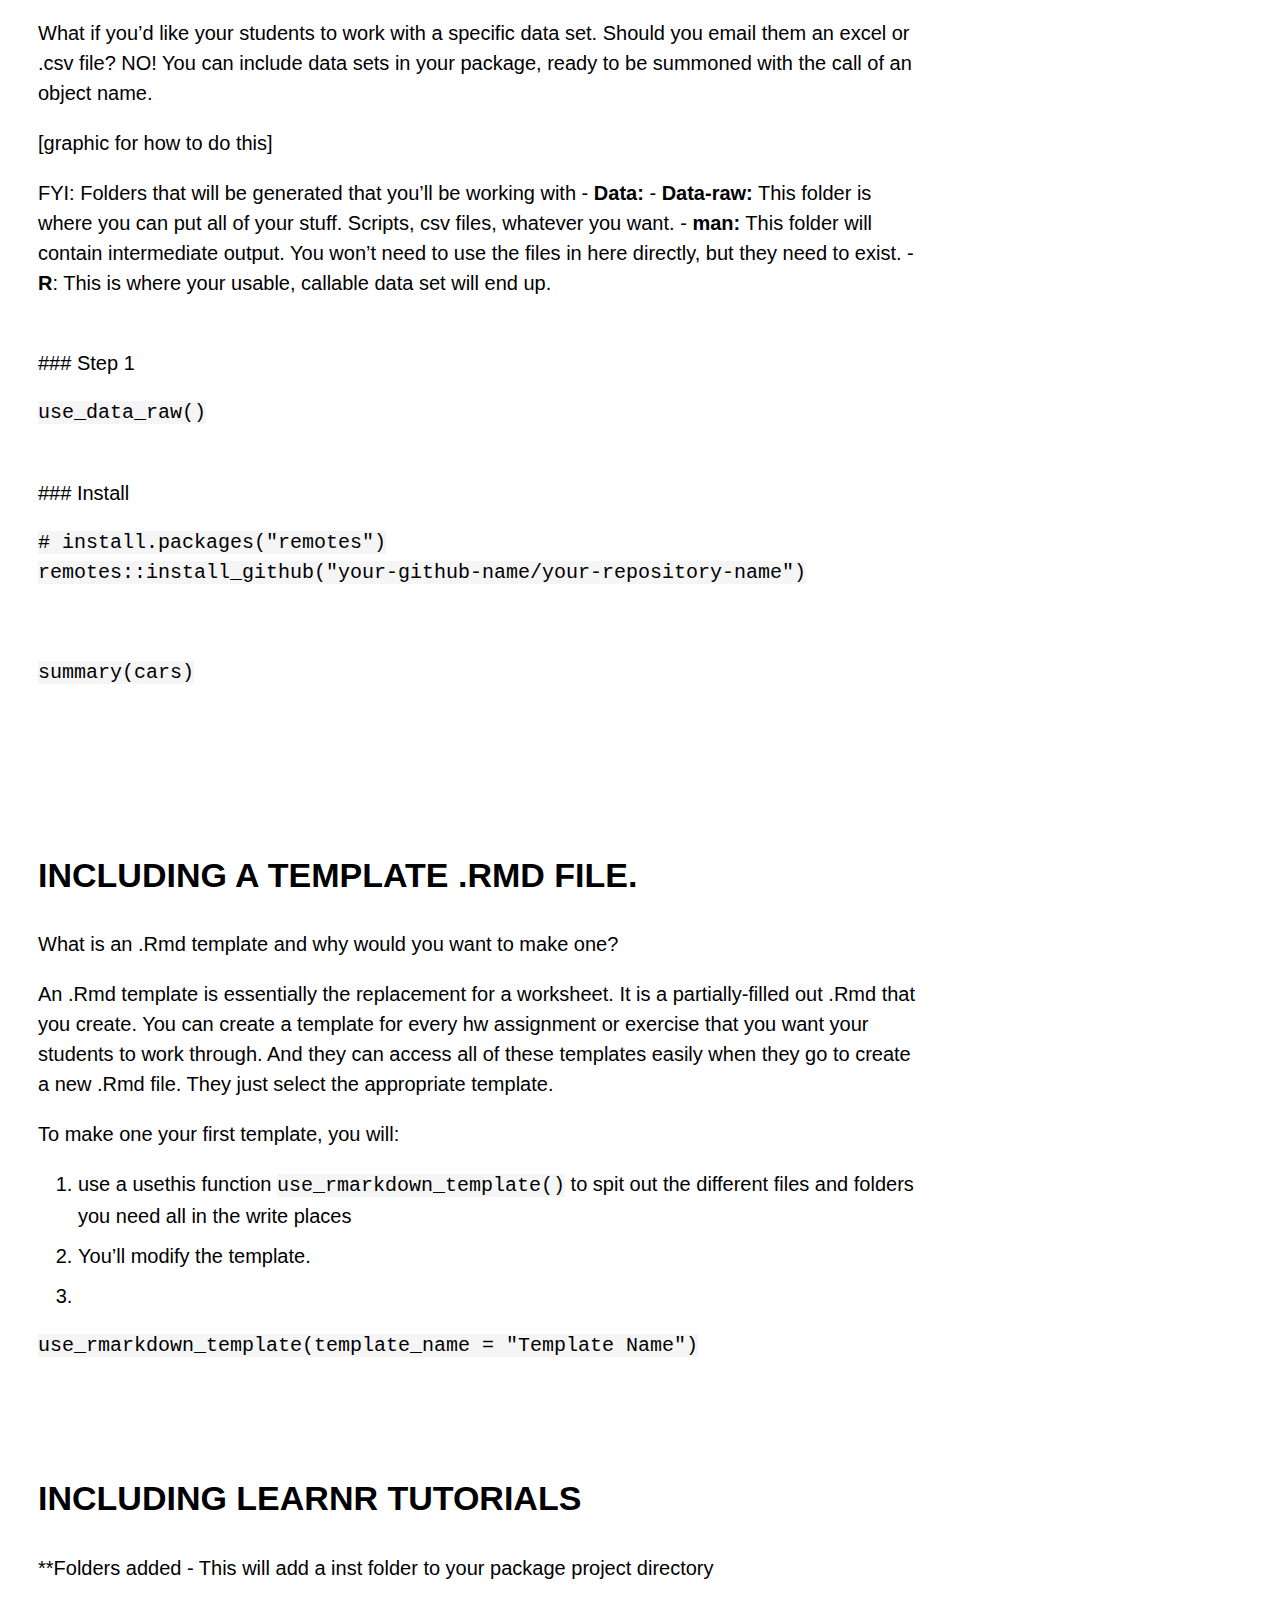
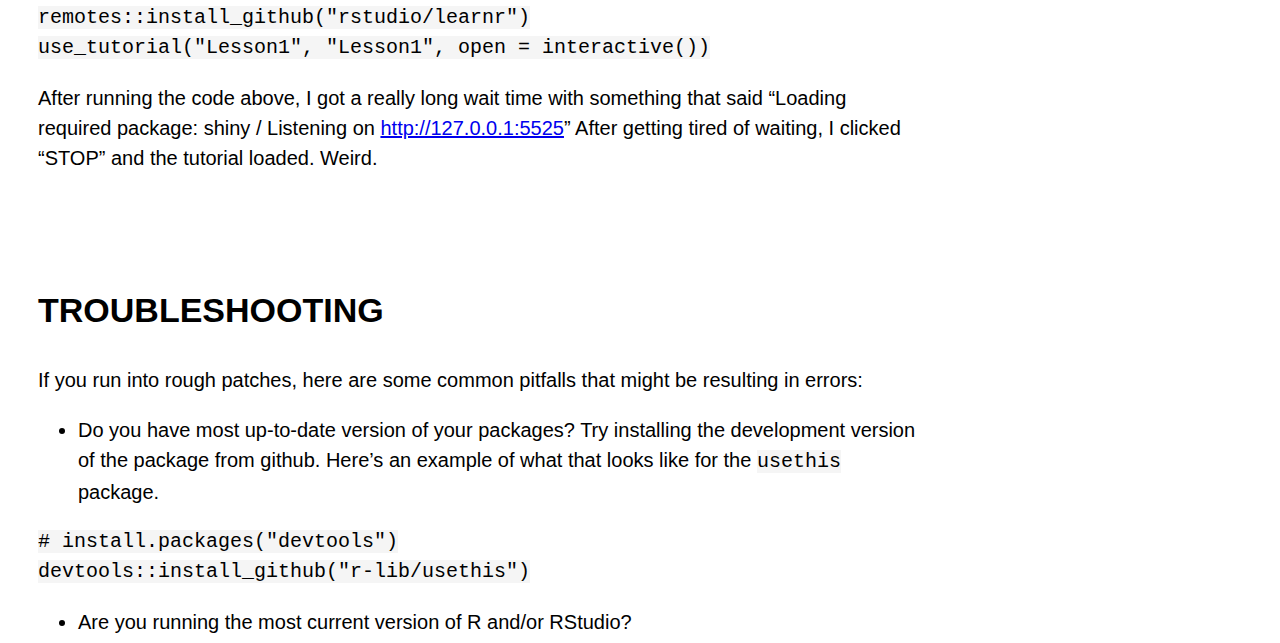
